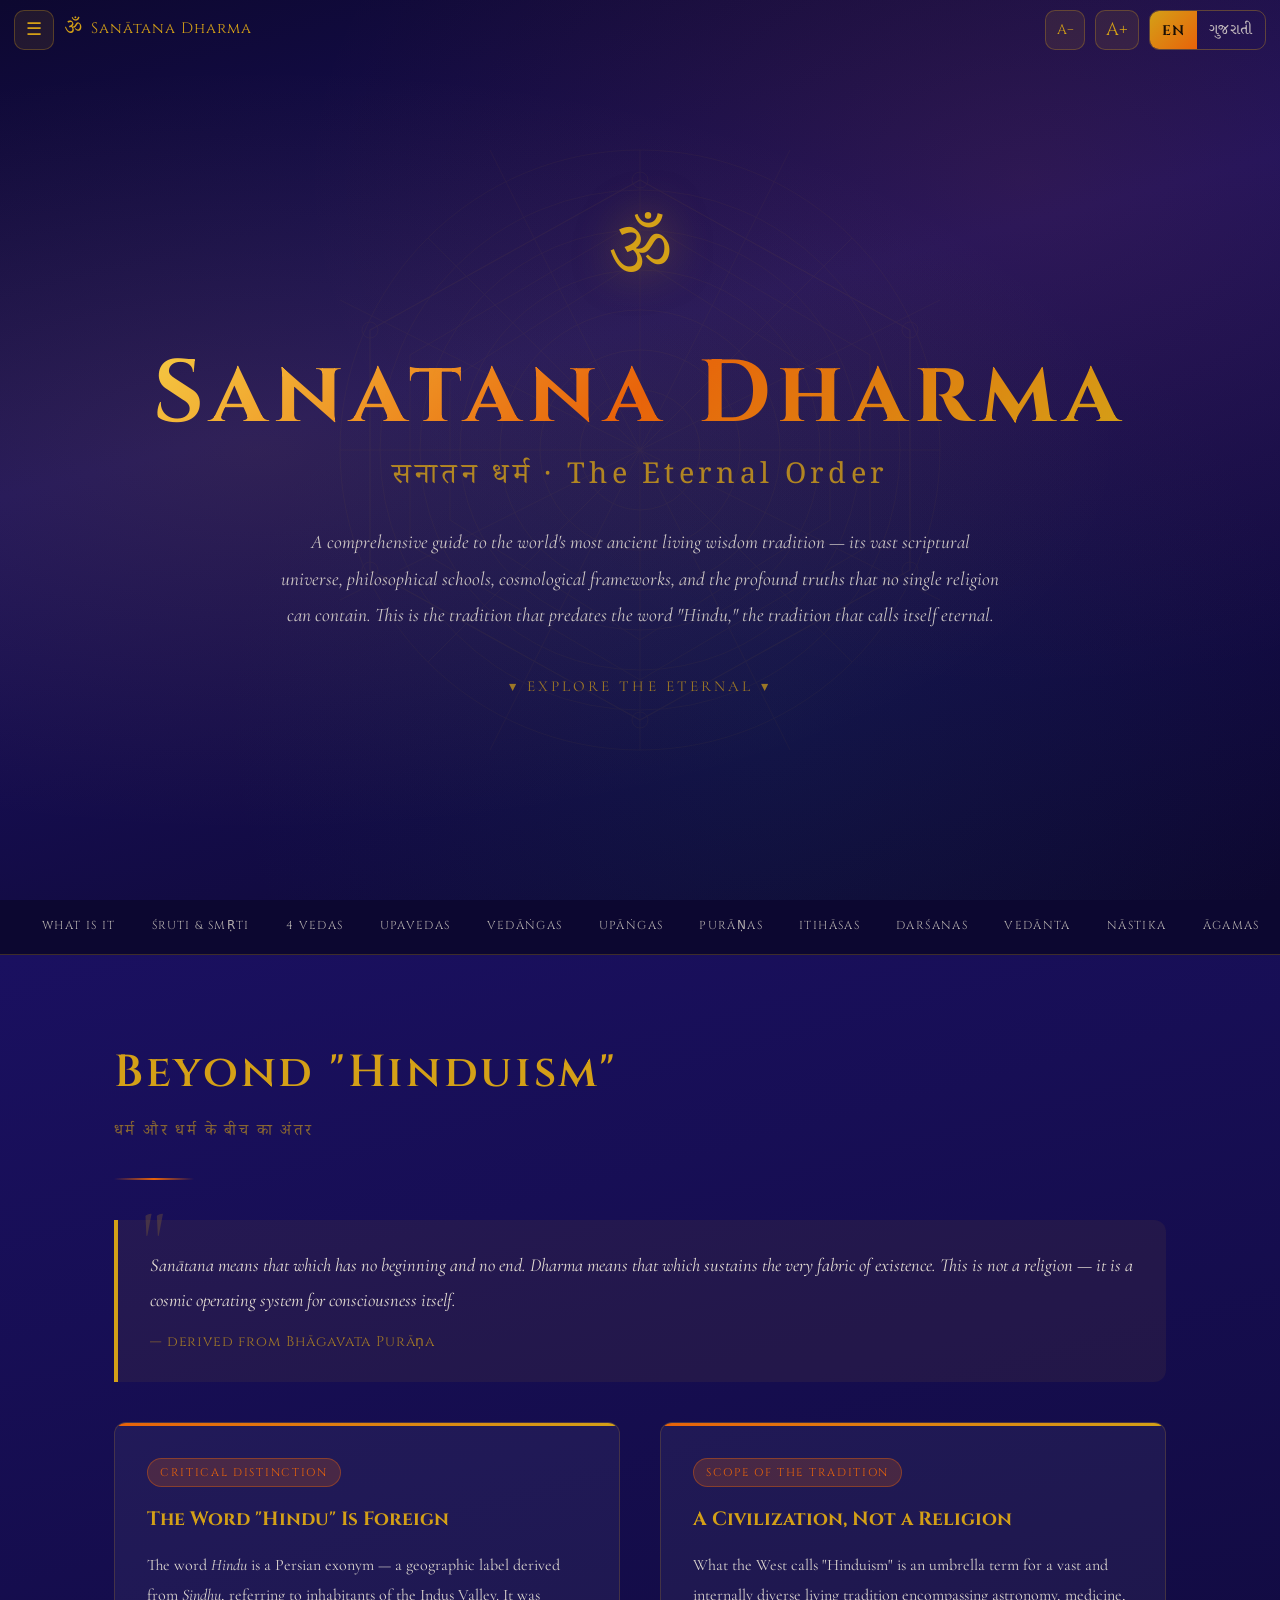
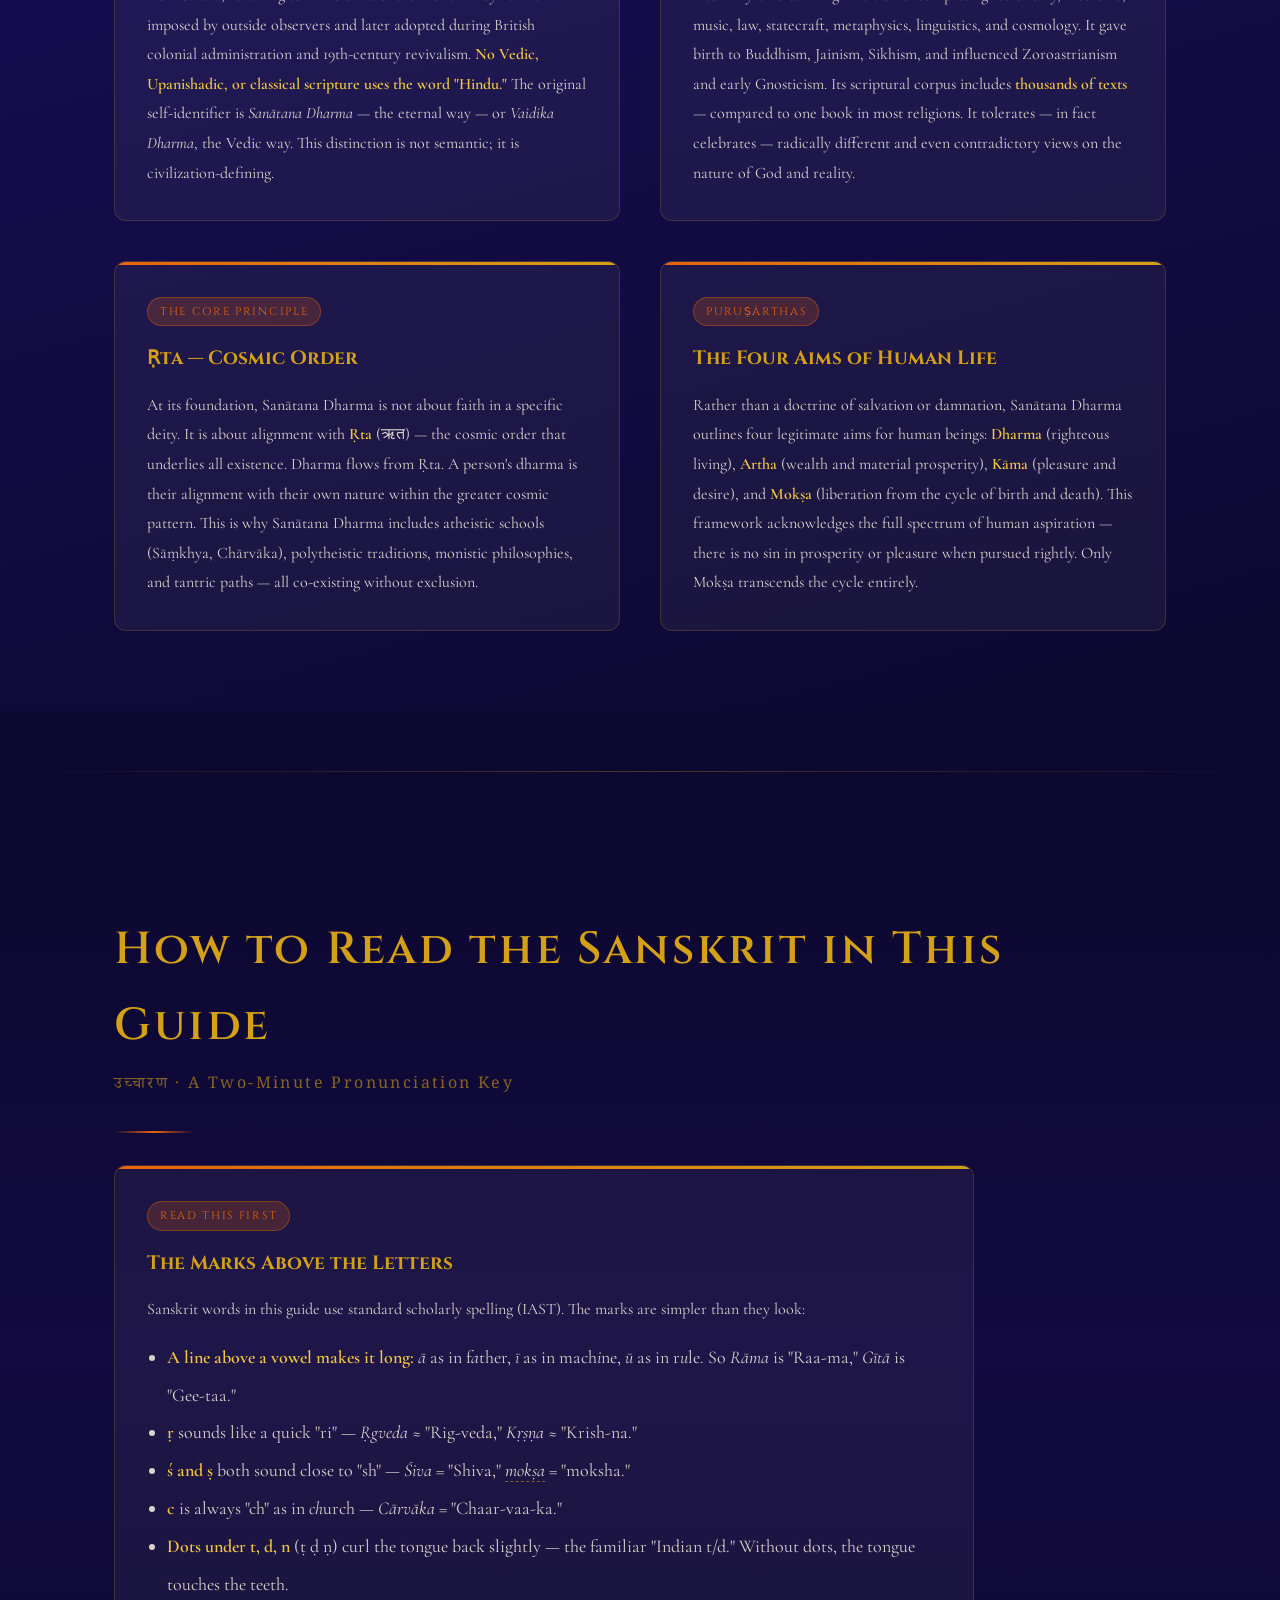
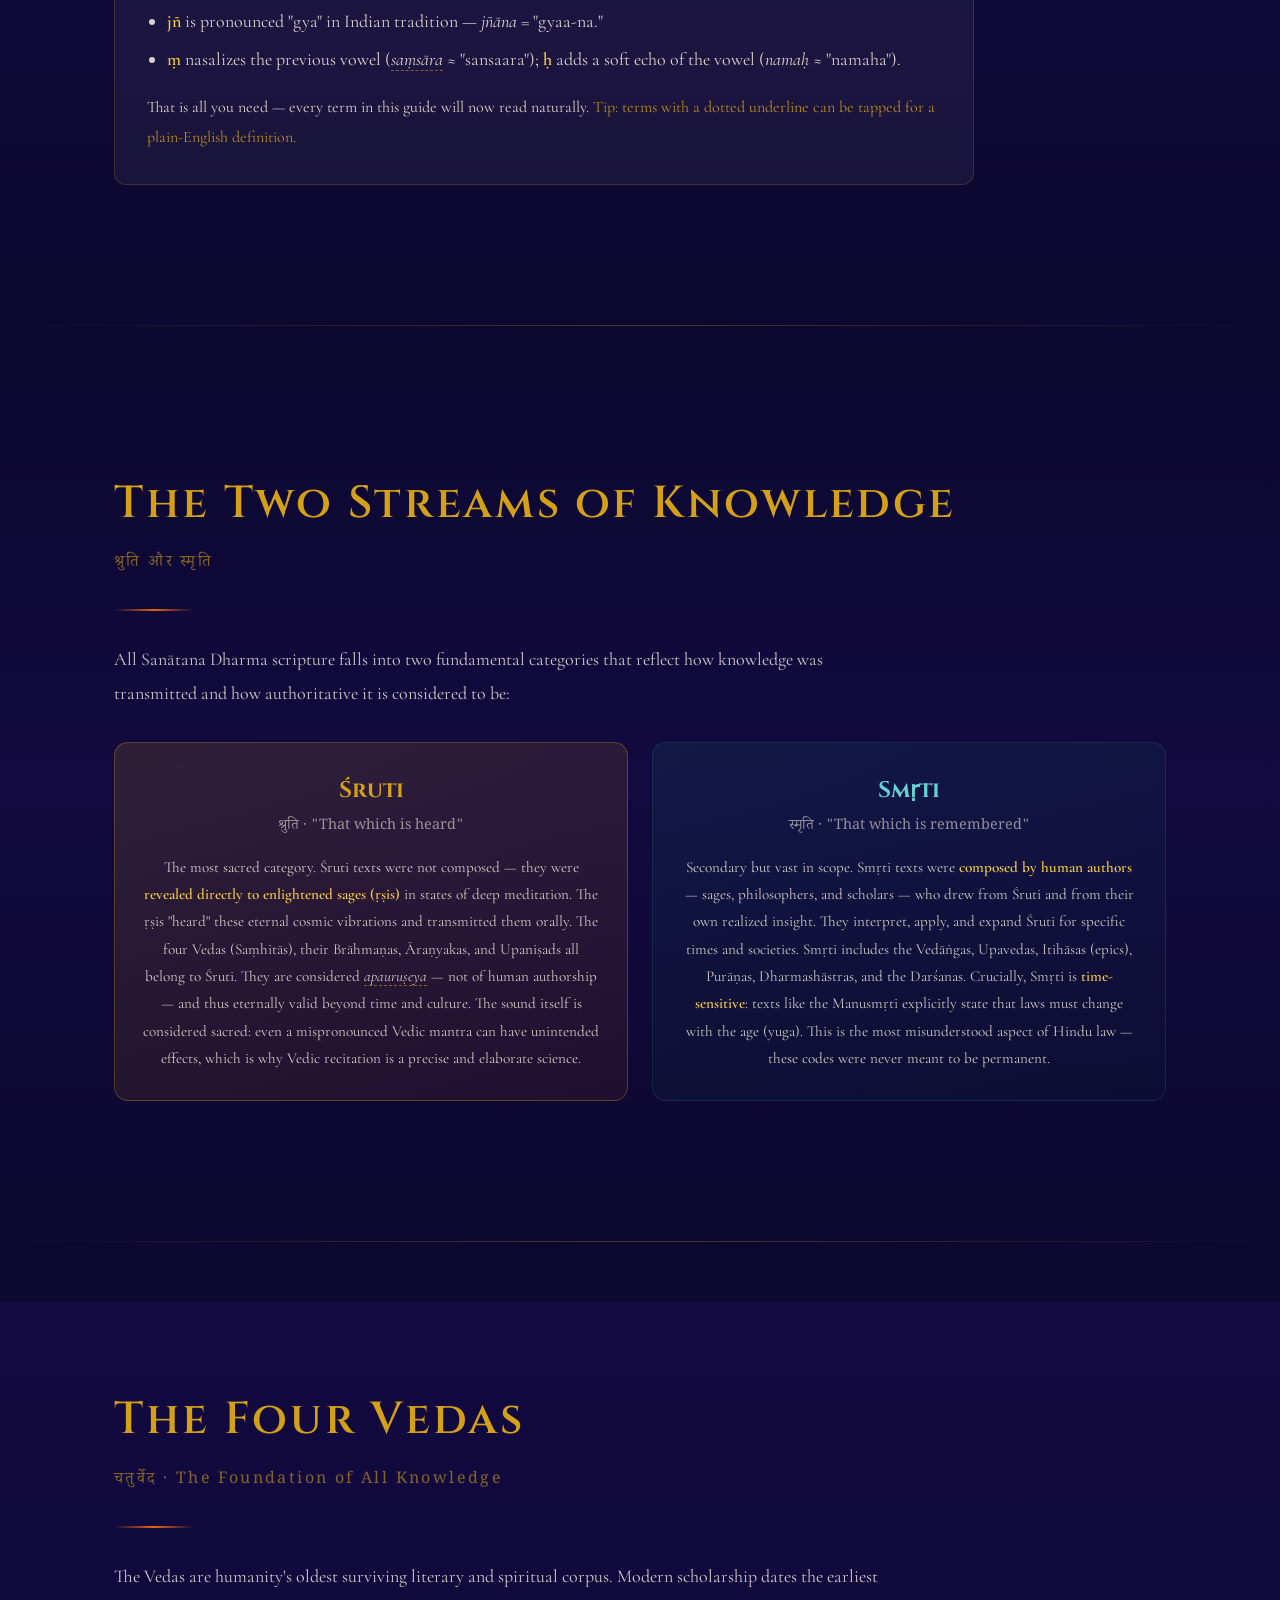
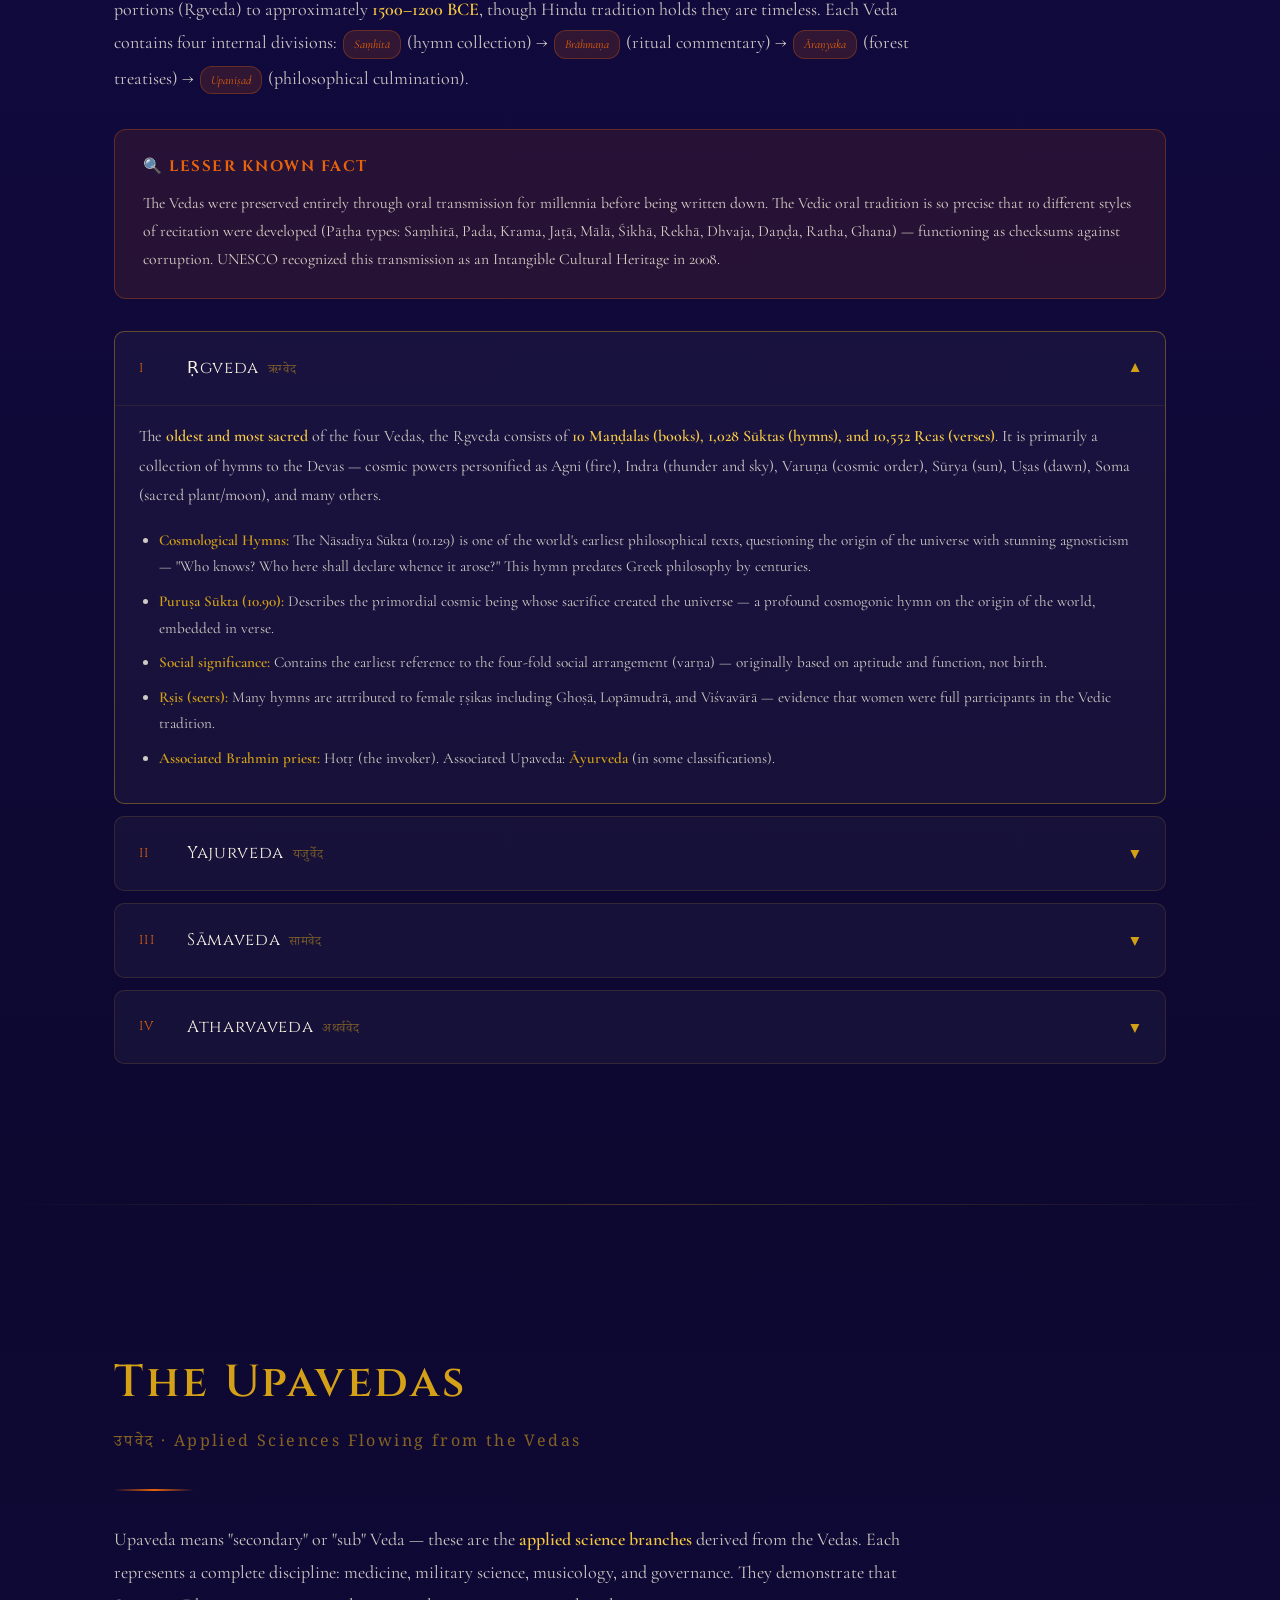
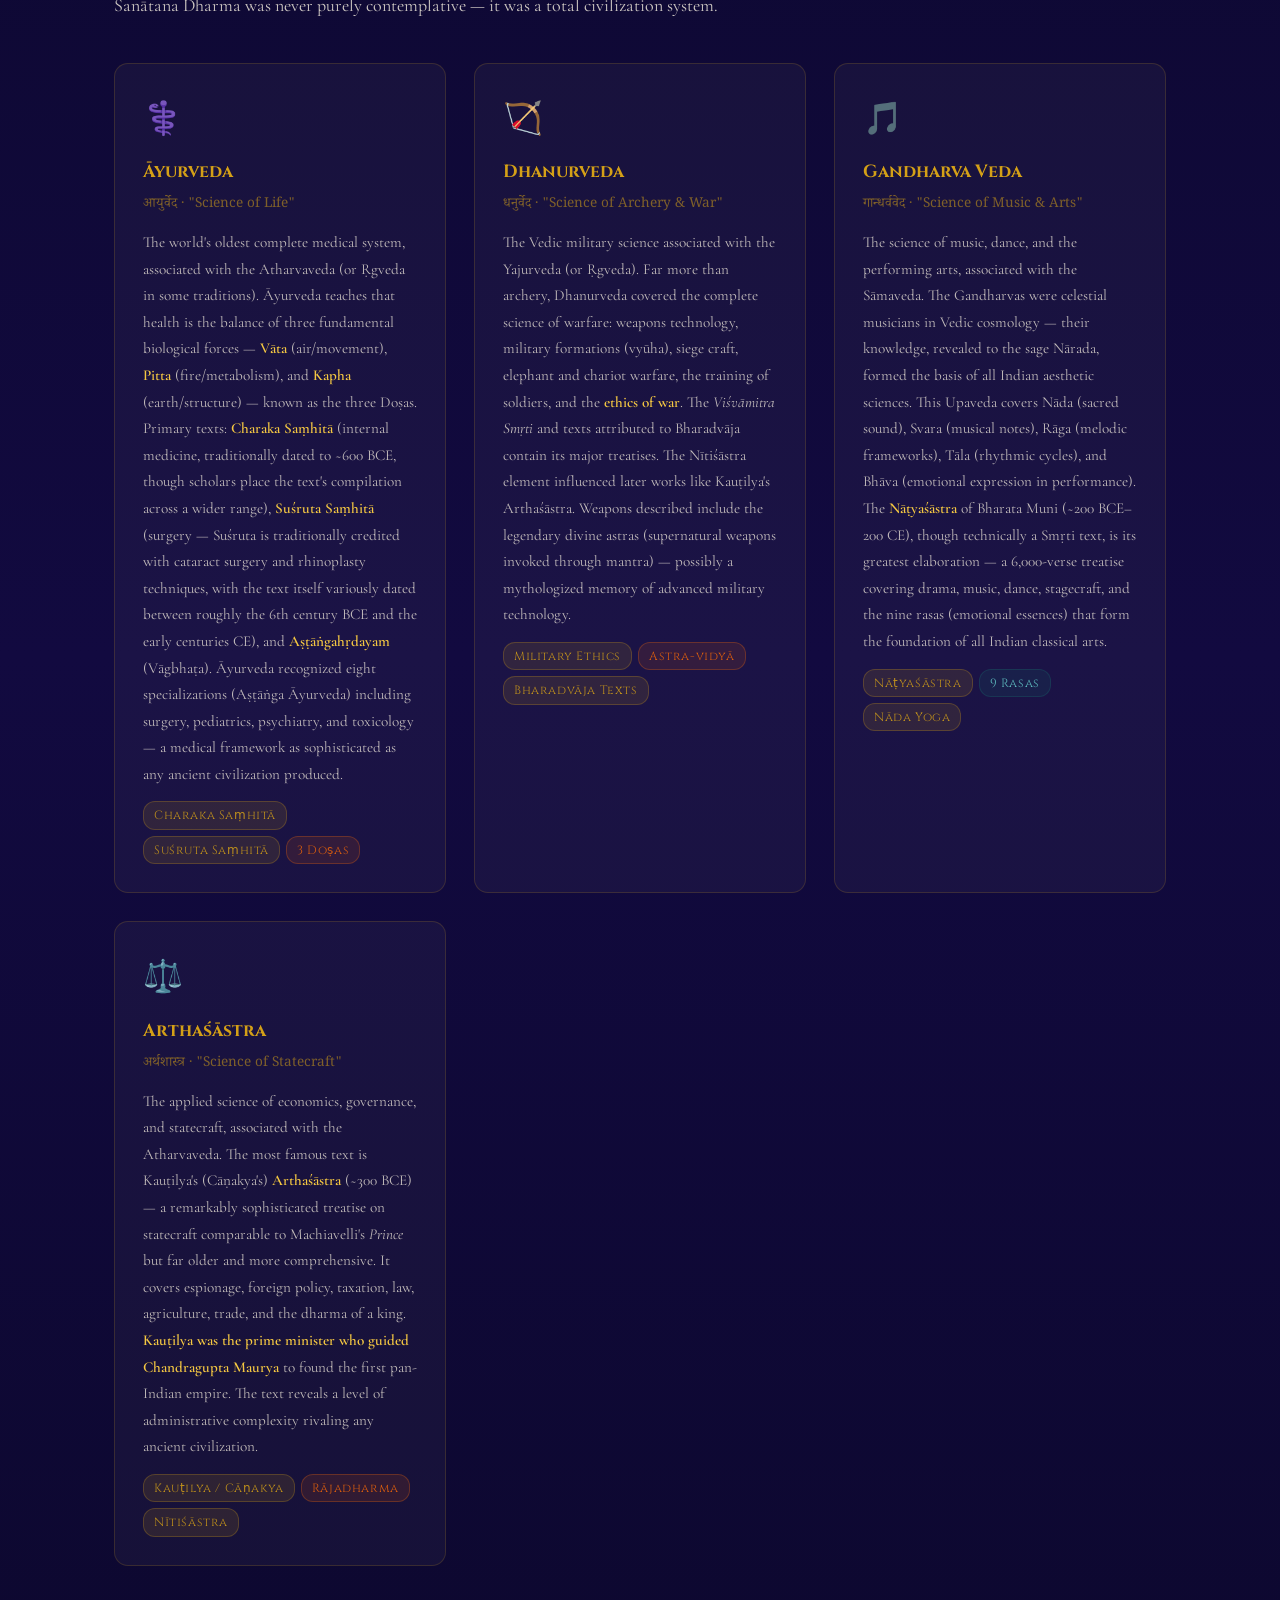
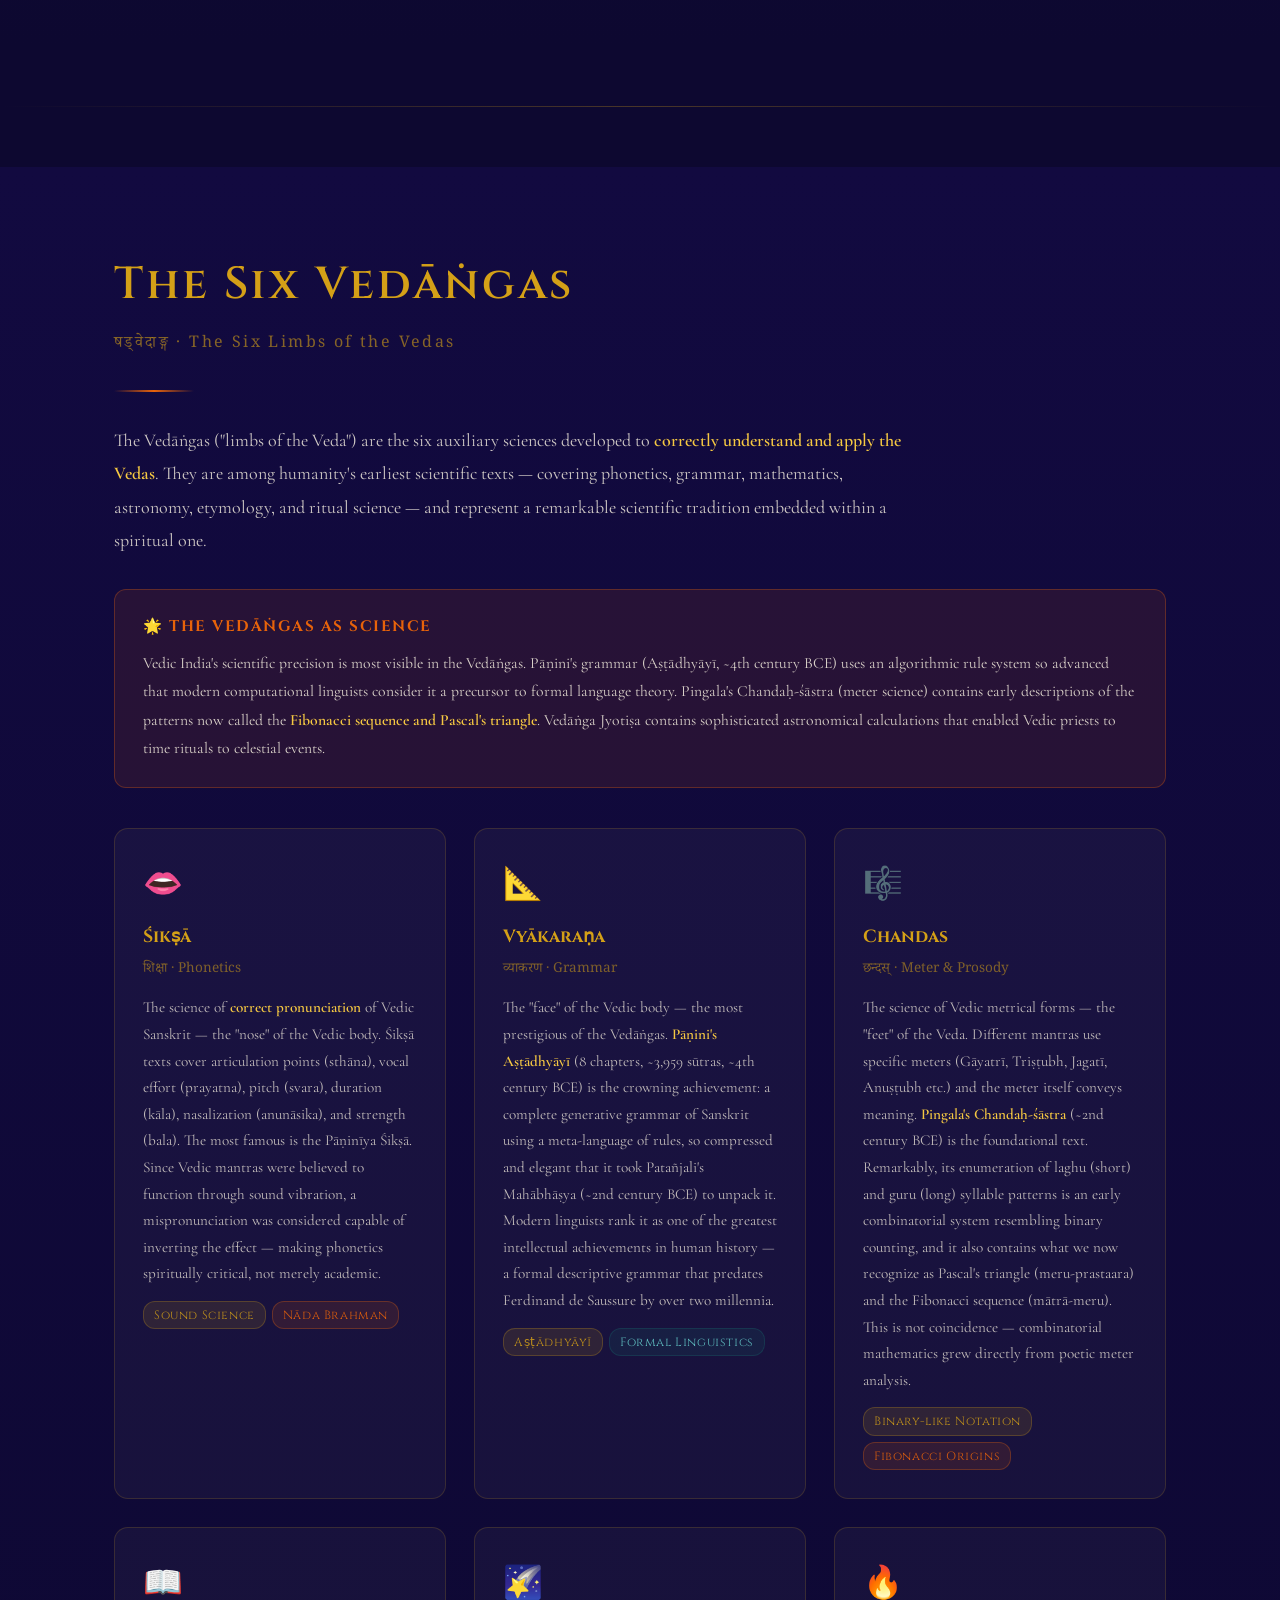
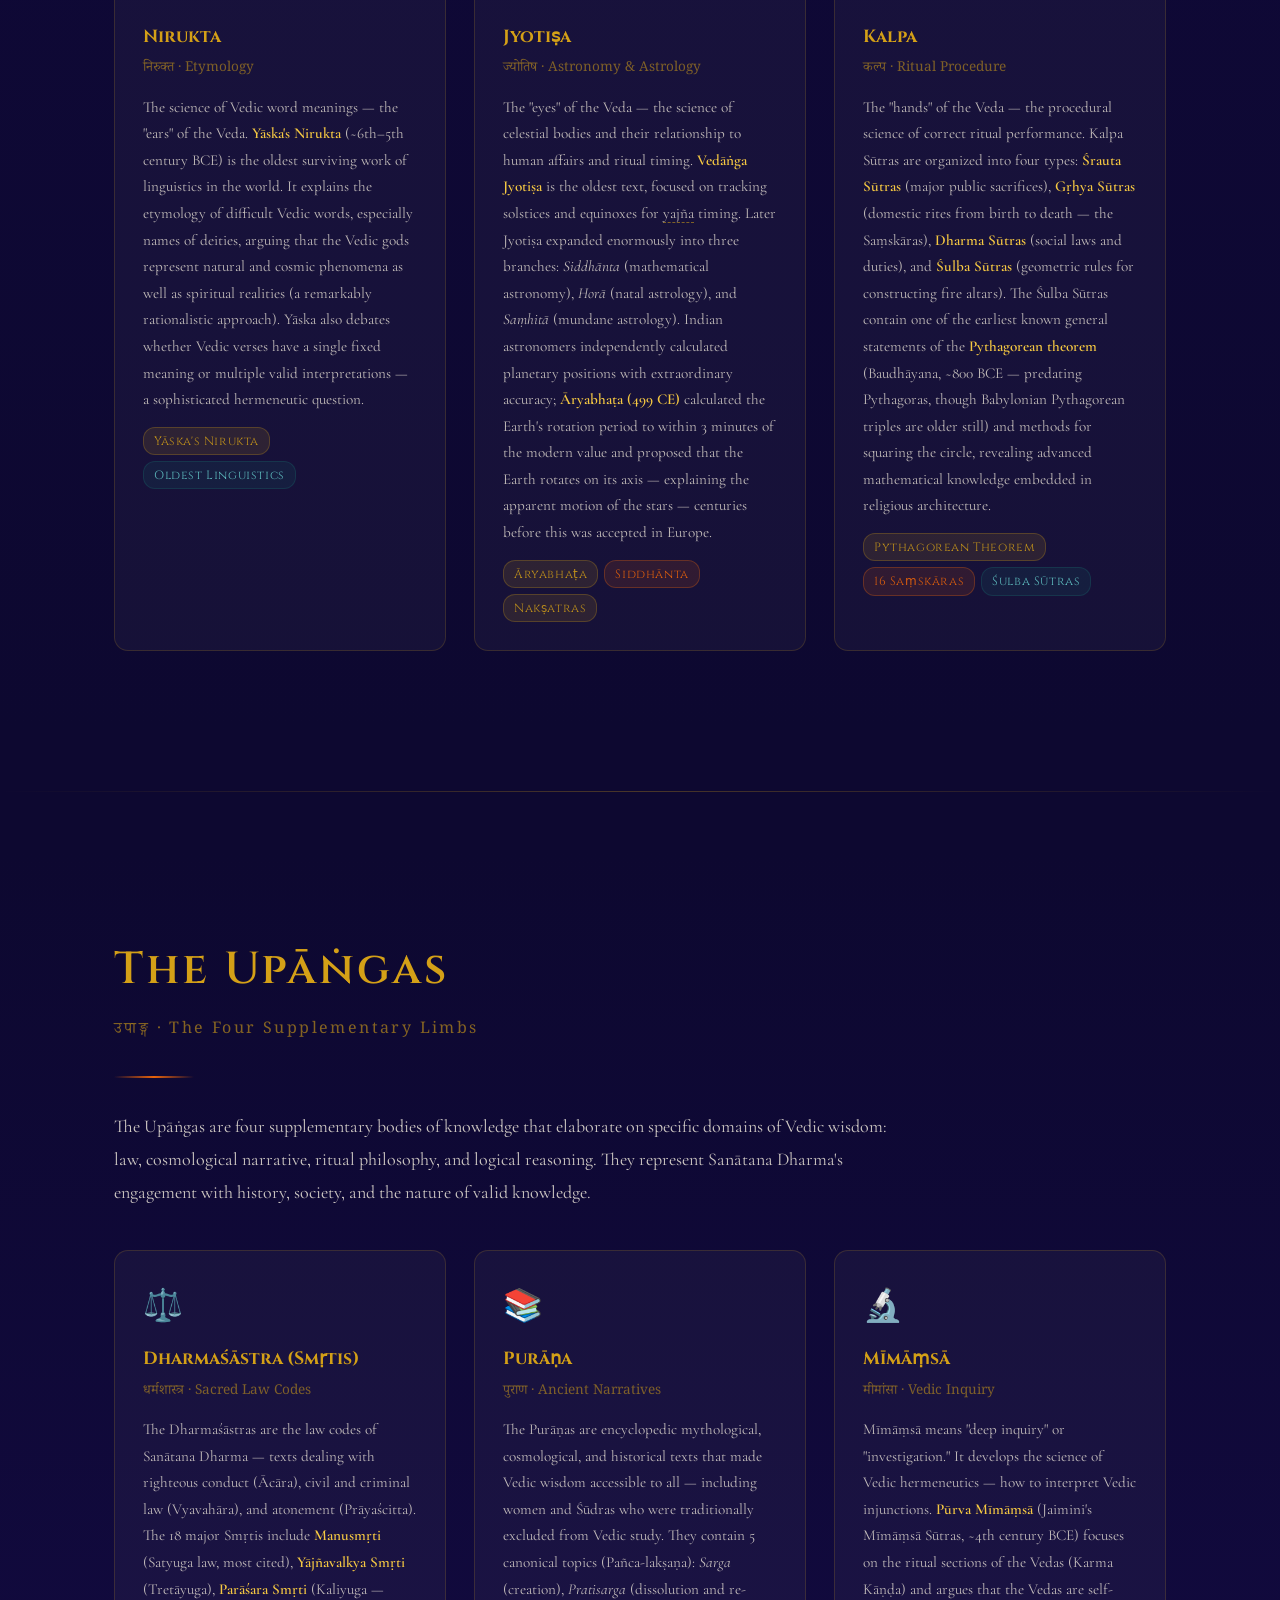
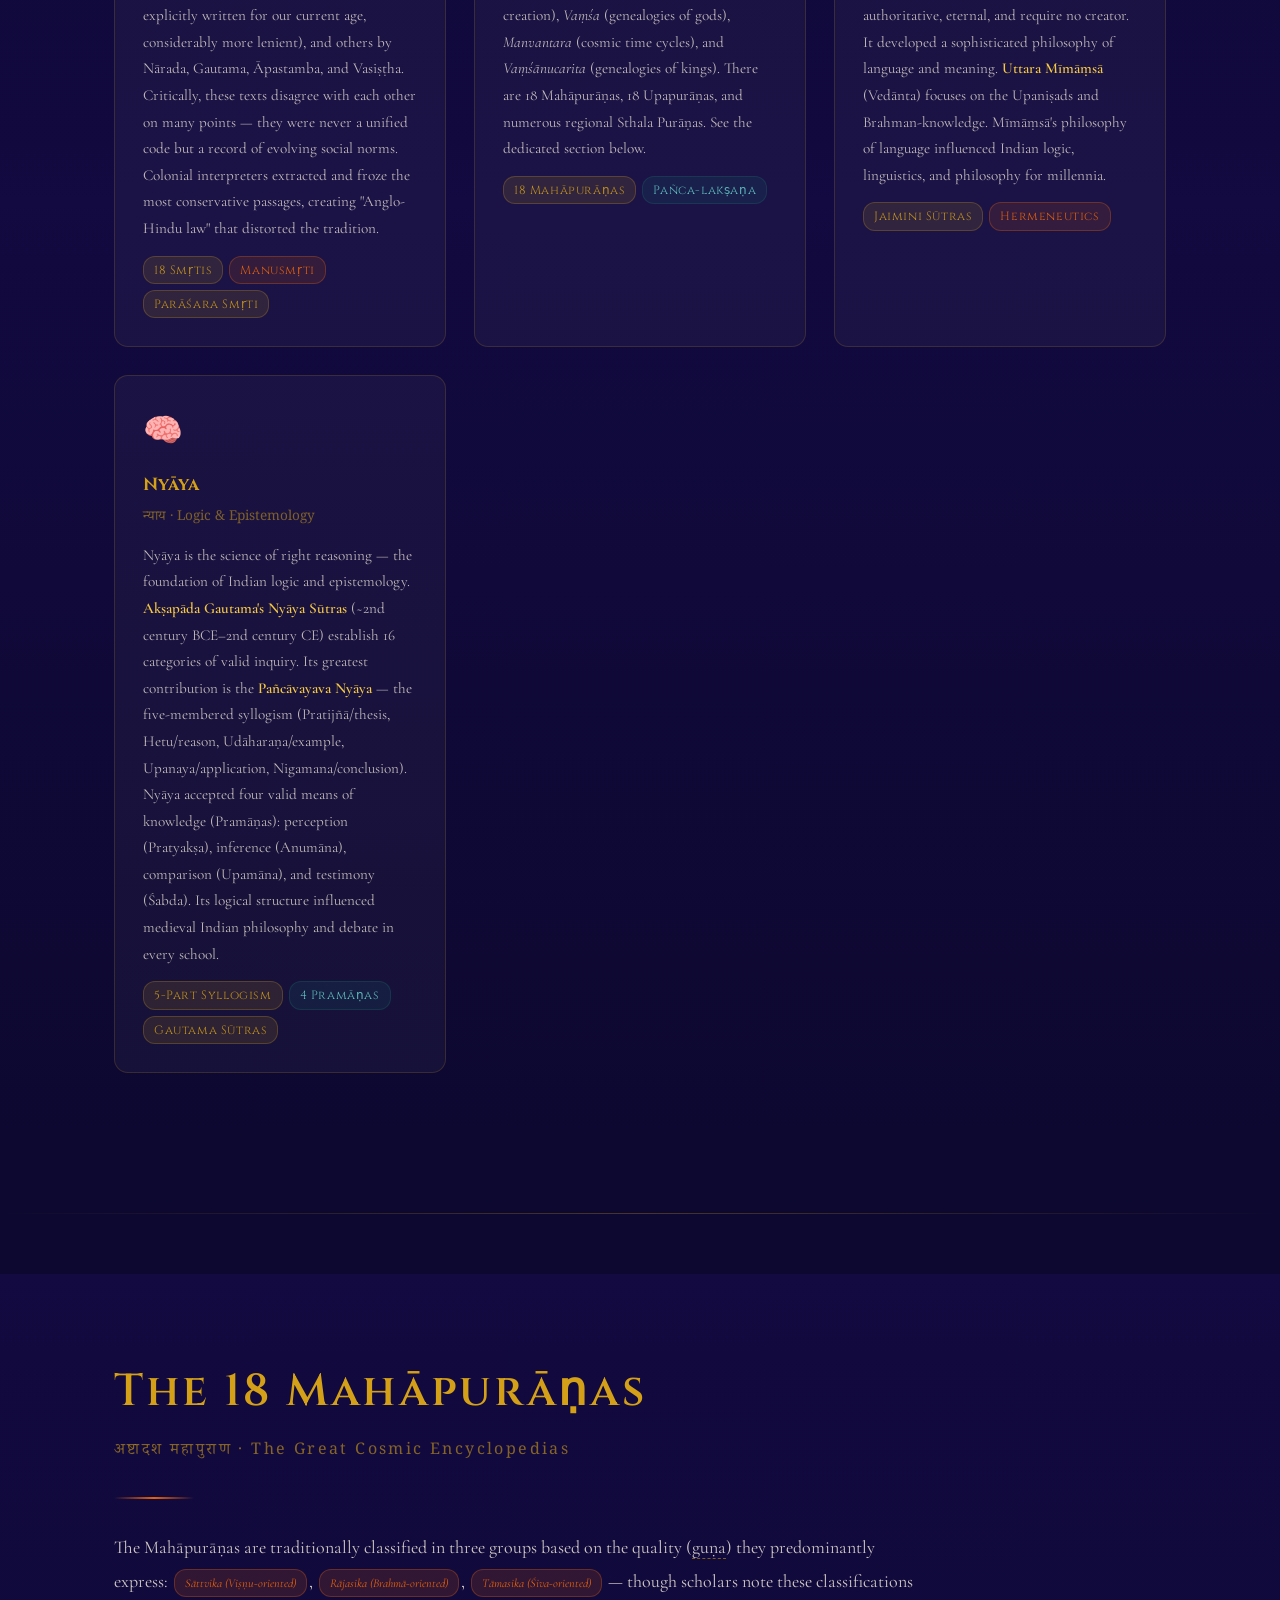
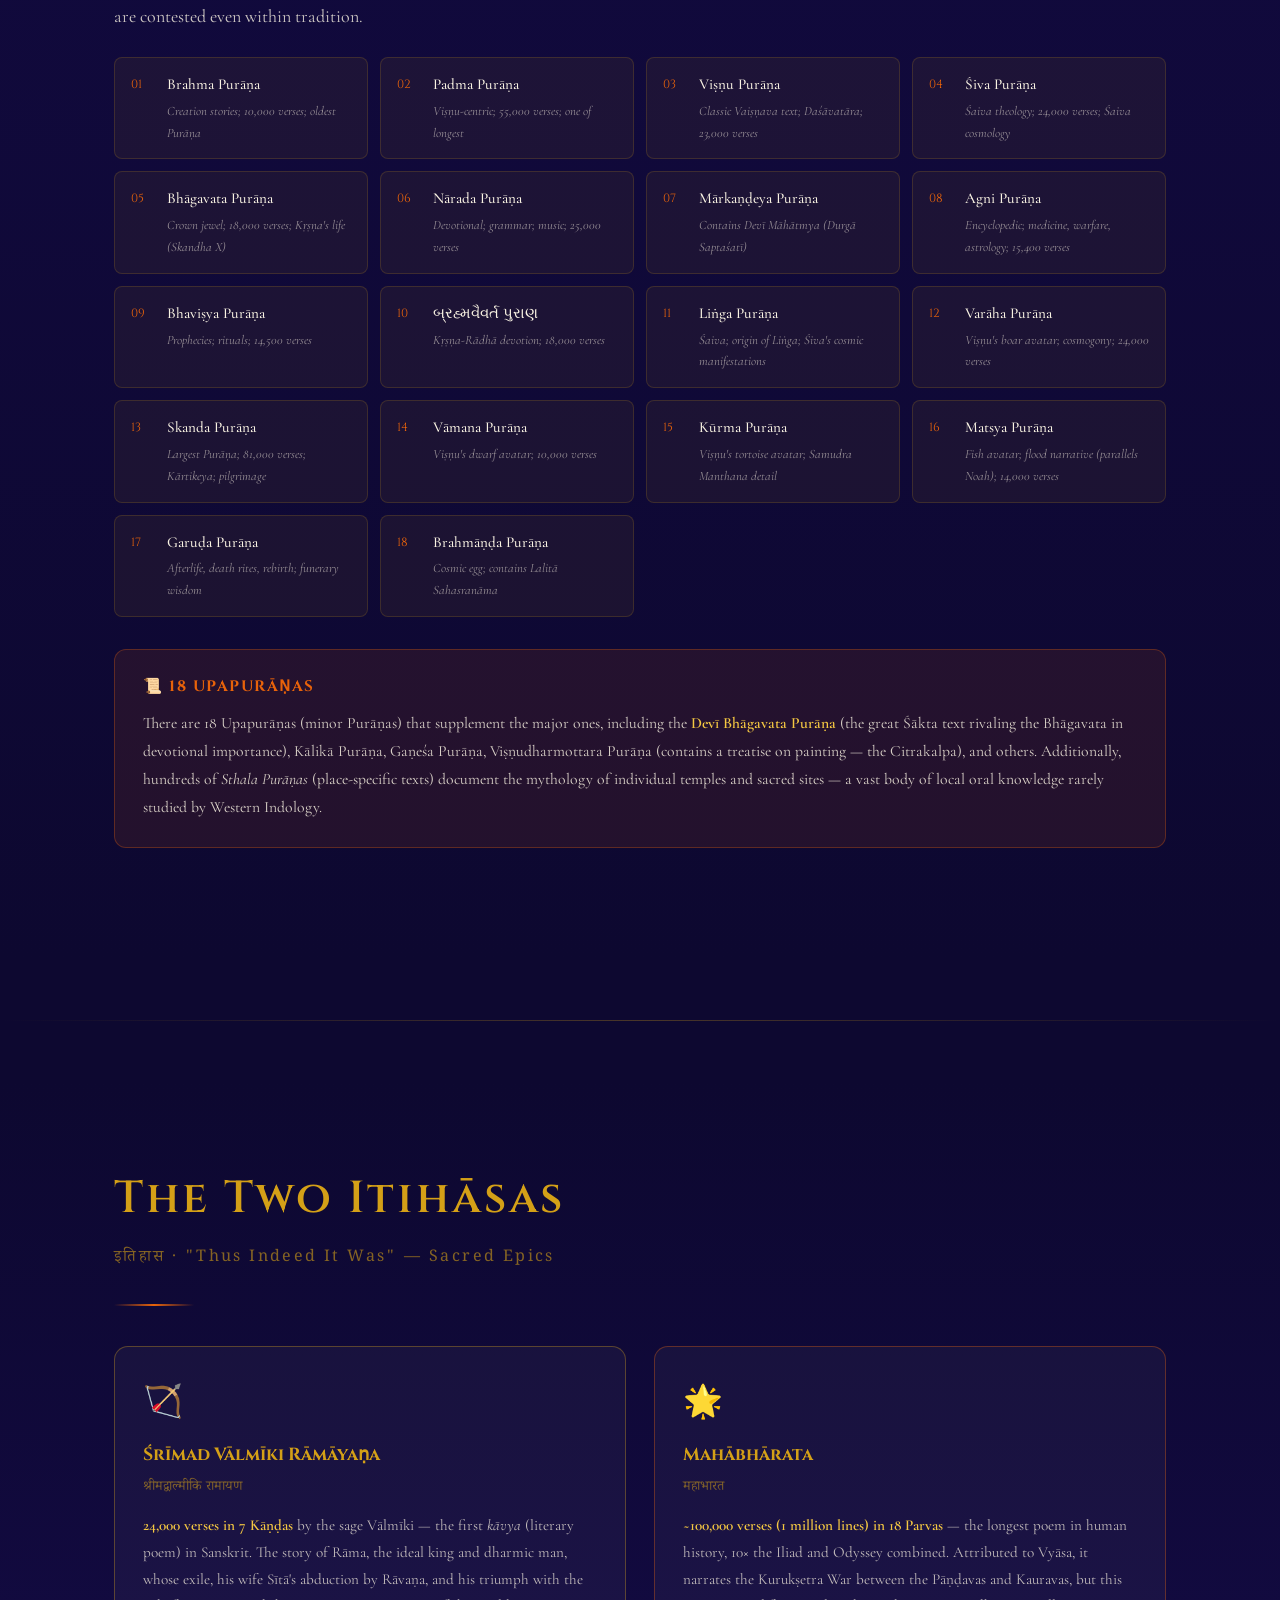
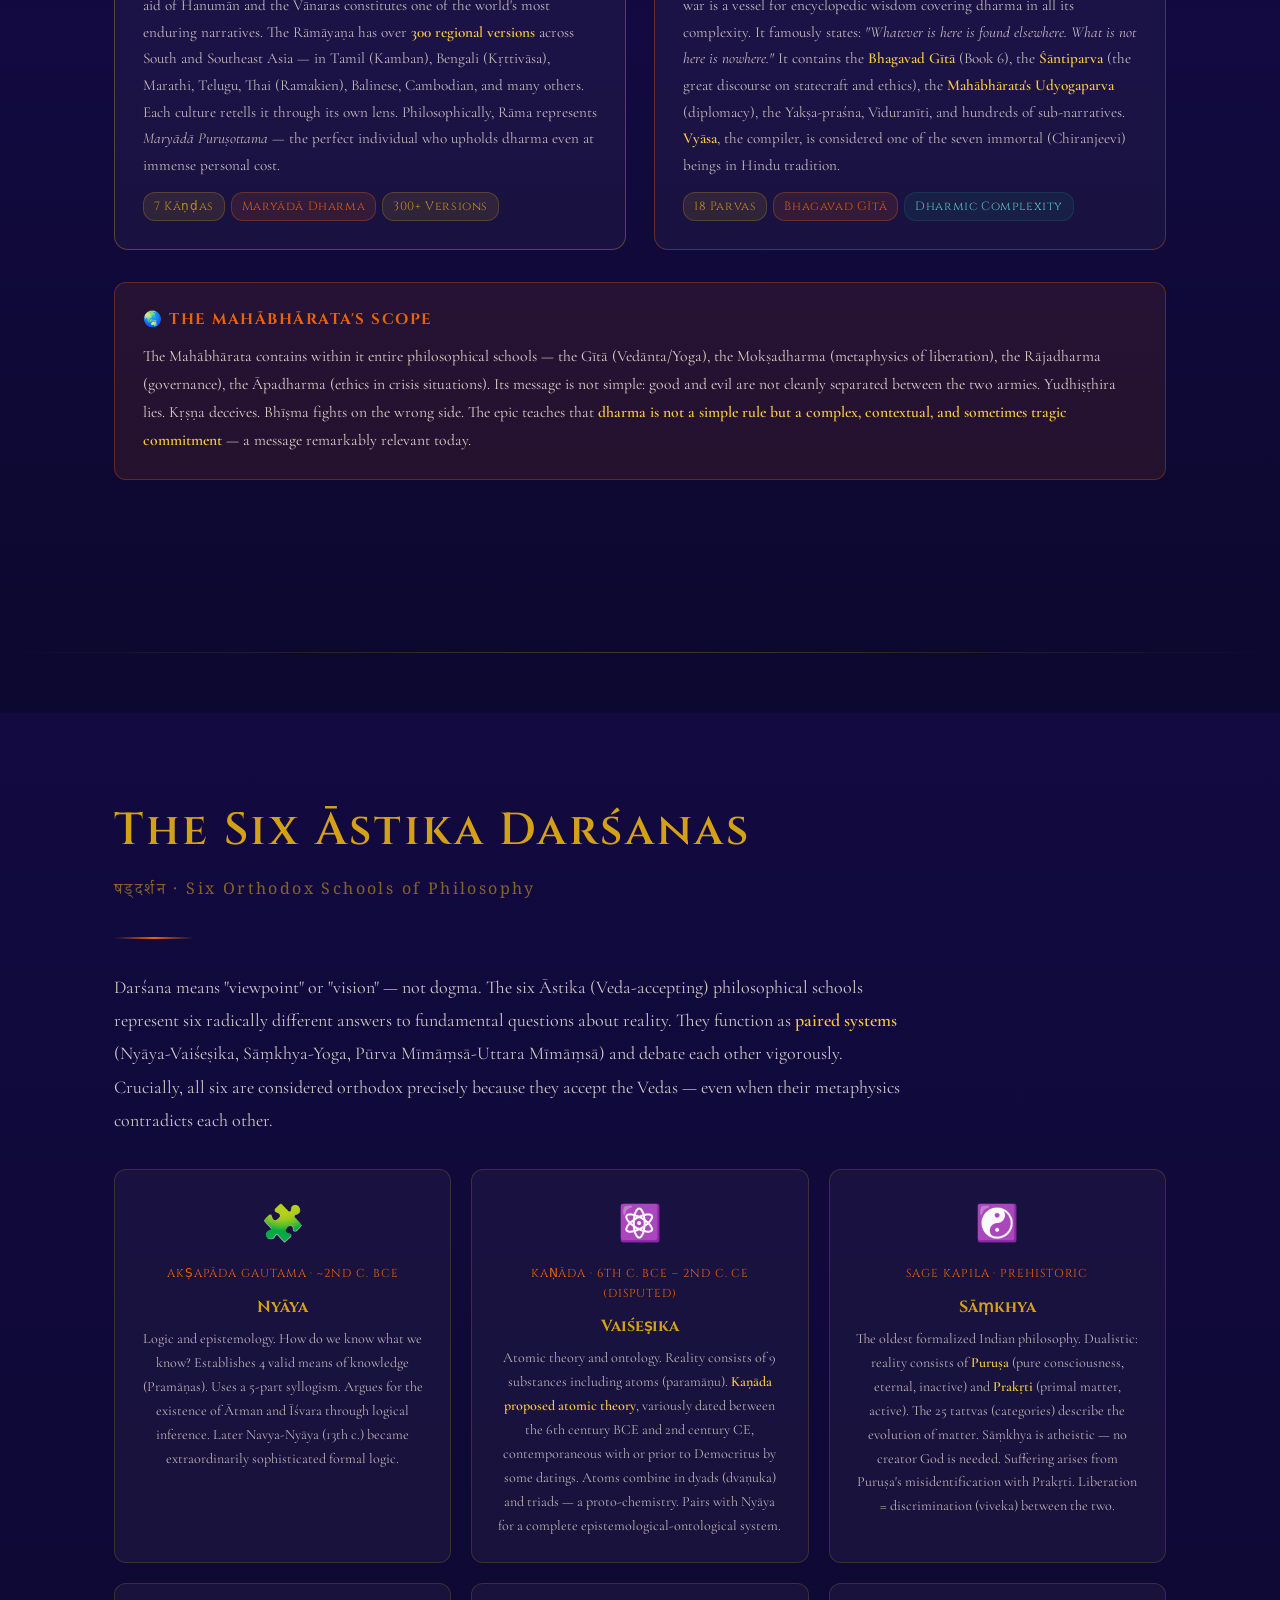
==== index.html @ 666b6f75 "Bilingual Sanatan Dharma guide PWA (English + Gujarati) - Single-page PWA with EN/ગુજરાતી toggle, of" ====
<!DOCTYPE html>
<html lang="en" data-lang="en">
<head>
<meta charset="UTF-8">
<meta name="viewport" content="width=device-width, initial-scale=1.0, viewport-fit=cover">
<title>Sanatana Dharma — The Eternal Order</title>
<meta name="description" content="A bilingual (English · ગુજરાતી) guide to Sanātana Dharma — its scriptures, philosophies, practices and living tradition.">
<meta name="theme-color" content="#0D0830">
<link rel="manifest" href="manifest.webmanifest">
<link rel="icon" href="icons/icon-192.png" type="image/png">
<link rel="apple-touch-icon" href="icons/icon-192.png">
<meta name="apple-mobile-web-app-capable" content="yes">
<meta name="apple-mobile-web-app-status-bar-style" content="black-translucent">
<link rel="preconnect" href="https://fonts.googleapis.com">
<link rel="preconnect" href="https://fonts.gstatic.com" crossorigin>
<link href="https://fonts.googleapis.com/css2?family=Cormorant+Garamond:ital,wght@0,300;0,400;0,500;0,600;0,700;1,300;1,400;1,600&family=Cinzel:wght@400;600;700&family=Noto+Serif+Devanagari:wght@300;400;600&family=Noto+Serif+Gujarati:wght@300;400;600;700&display=swap" rel="stylesheet">
<style>
  :root {
    --saffron: #E8630A;
    --deep-saffron: #C4520A;
    --gold: #D4A017;
    --gold-light: #F5C842;
    --cream: #F9F3E3;
    --parchment: #EDE0C4;
    --dark-brown: #2C1A0E;
    --mid-brown: #5C3D1E;
    --indigo: #1A1060;
    --deep-indigo: #0D0830;
    --teal: #1A6B6B;
    --deep-teal: #0D4545;
    --rose: #8B2252;
    --lotus: #D4517A;
    --forest: #2D5016;
    --text-body: #3A2010;
    --text-light: #6B4423;
    --bg-section: rgba(249,243,227,0.6);
    --shadow: 0 4px 24px rgba(44,26,14,0.18);
  }

  * { box-sizing: border-box; margin: 0; padding: 0; }

  html { scroll-behavior: smooth; }

  body {
    background: var(--deep-indigo);
    color: var(--cream);
    font-family: 'Cormorant Garamond', Georgia, serif;
    font-size: 18px;
    line-height: 1.7;
    overflow-x: hidden;
  }

  /* ── HERO ── */
  .hero {
    min-height: 100vh;
    background:
      radial-gradient(ellipse at 20% 50%, rgba(212,160,23,0.12) 0%, transparent 60%),
      radial-gradient(ellipse at 80% 20%, rgba(232,99,10,0.1) 0%, transparent 50%),
      radial-gradient(ellipse at 60% 80%, rgba(26,107,107,0.1) 0%, transparent 50%),
      linear-gradient(165deg, #0D0830 0%, #1A1060 40%, #0D0830 100%);
    display: flex;
    flex-direction: column;
    align-items: center;
    justify-content: center;
    text-align: center;
    padding: 60px 24px;
    position: relative;
    overflow: hidden;
  }

  .mandala-bg {
    position: absolute;
    top: 50%;
    left: 50%;
    transform: translate(-50%, -50%);
    width: 700px;
    height: 700px;
    opacity: 0.06;
    animation: slowSpin 80s linear infinite;
  }

  @keyframes slowSpin { from{transform:translate(-50%,-50%) rotate(0deg)} to{transform:translate(-50%,-50%) rotate(360deg)} }

  .om-symbol {
    font-size: 72px;
    color: var(--gold);
    text-shadow: 0 0 40px rgba(212,160,23,0.5);
    margin-bottom: 24px;
    animation: glow 4s ease-in-out infinite;
    font-family: 'Noto Serif Devanagari', serif;
  }

  @keyframes glow {
    0%,100%{text-shadow:0 0 40px rgba(212,160,23,0.5)}
    50%{text-shadow:0 0 80px rgba(212,160,23,0.9),0 0 120px rgba(232,99,10,0.4)}
  }

  .hero h1 {
    font-family: 'Cinzel', serif;
    font-size: clamp(2.8rem, 7vw, 5.5rem);
    font-weight: 700;
    letter-spacing: 0.08em;
    line-height: 1.1;
    background: linear-gradient(135deg, var(--gold-light), var(--saffron), var(--gold));
    -webkit-background-clip: text;
    -webkit-text-fill-color: transparent;
    background-clip: text;
    margin-bottom: 12px;
  }

  .hero-sub {
    font-family: 'Noto Serif Devanagari', serif;
    font-size: clamp(1.2rem, 3vw, 1.8rem);
    color: rgba(212,160,23,0.8);
    letter-spacing: 0.15em;
    margin-bottom: 20px;
  }

  .hero-desc {
    max-width: 720px;
    font-size: clamp(1rem, 2vw, 1.2rem);
    color: rgba(249,243,227,0.8);
    font-style: italic;
    line-height: 1.9;
    margin-bottom: 40px;
  }

  .scroll-hint {
    color: var(--gold);
    font-size: 0.95rem;
    letter-spacing: 0.2em;
    text-transform: uppercase;
    opacity: 0.7;
    animation: bounce 2s ease-in-out infinite;
  }

  @keyframes bounce { 0%,100%{transform:translateY(0)} 50%{transform:translateY(8px)} }

  /* ── NAV ── */
  nav {
    position: sticky;
    top: 0;
    z-index: 100;
    background: rgba(13,8,48,0.96);
    backdrop-filter: blur(12px);
    border-bottom: 1px solid rgba(212,160,23,0.25);
    padding: 0 24px;
    display: flex;
    gap: 0;
    overflow-x: auto;
    scrollbar-width: none;
  }

  nav::-webkit-scrollbar { display: none; }

  nav a {
    color: rgba(249,243,227,0.7);
    text-decoration: none;
    font-family: 'Cinzel', serif;
    font-size: 0.72rem;
    letter-spacing: 0.12em;
    text-transform: uppercase;
    padding: 16px 18px;
    white-space: nowrap;
    border-bottom: 2px solid transparent;
    transition: all 0.3s ease;
  }

  nav a:hover {
    color: var(--gold);
    border-bottom-color: var(--gold);
  }

  /* ── SECTIONS ── */
  .section {
    padding: 80px 24px;
    max-width: 1100px;
    margin: 0 auto;
  }

  .section-title {
    font-family: 'Cinzel', serif;
    font-size: clamp(1.8rem, 4vw, 2.8rem);
    font-weight: 600;
    color: var(--gold);
    margin-bottom: 8px;
    letter-spacing: 0.06em;
  }

  .section-title-deva {
    font-family: 'Noto Serif Devanagari', serif;
    font-size: 1rem;
    color: rgba(212,160,23,0.6);
    letter-spacing: 0.15em;
    margin-bottom: 32px;
    display: block;
  }

  .divider {
    width: 80px;
    height: 2px;
    background: linear-gradient(90deg, transparent, var(--saffron), transparent);
    margin: 16px 0 32px;
  }

  .full-divider {
    width: 100%;
    height: 1px;
    background: linear-gradient(90deg, transparent, rgba(212,160,23,0.3), transparent);
    margin: 60px 0;
  }

  /* ── INTRO SECTION ── */
  .intro-section {
    background: linear-gradient(165deg, #1A1060 0%, #0D0830 100%);
    padding: 80px 24px;
  }

  .intro-grid {
    max-width: 1100px;
    margin: 0 auto;
    display: grid;
    grid-template-columns: 1fr 1fr;
    gap: 40px;
    align-items: start;
  }

  @media(max-width:768px){.intro-grid{grid-template-columns:1fr}}

  .intro-card {
    background: rgba(249,243,227,0.05);
    border: 1px solid rgba(212,160,23,0.2);
    border-radius: 12px;
    padding: 32px;
    position: relative;
    overflow: hidden;
  }

  .intro-card::before {
    content: '';
    position: absolute;
    top: 0; left: 0; right: 0;
    height: 3px;
    background: linear-gradient(90deg, var(--saffron), var(--gold));
  }

  .intro-card h3 {
    font-family: 'Cinzel', serif;
    font-size: 1.2rem;
    color: var(--gold);
    margin-bottom: 16px;
  }

  .intro-card p {
    color: rgba(249,243,227,0.85);
    font-size: 1rem;
    line-height: 1.85;
  }

  .badge {
    display: inline-block;
    background: rgba(232,99,10,0.2);
    border: 1px solid rgba(232,99,10,0.4);
    color: var(--saffron);
    font-family: 'Cinzel', serif;
    font-size: 0.7rem;
    letter-spacing: 0.15em;
    text-transform: uppercase;
    padding: 4px 12px;
    border-radius: 20px;
    margin-bottom: 16px;
  }

  /* ── SCRIPTURE TREE ── */
  .tree-section {
    background: linear-gradient(180deg, #0D0830 0%, #120A40 50%, #0D0830 100%);
    padding: 80px 24px;
  }

  .tree-container {
    max-width: 1100px;
    margin: 0 auto;
  }

  /* ── CATEGORY CARDS ── */
  .category-grid {
    display: grid;
    grid-template-columns: repeat(auto-fit, minmax(300px, 1fr));
    gap: 28px;
    margin-top: 40px;
  }

  .cat-card {
    background: rgba(249,243,227,0.04);
    border: 1px solid rgba(212,160,23,0.18);
    border-radius: 14px;
    padding: 28px;
    transition: all 0.35s ease;
    cursor: pointer;
    position: relative;
    overflow: hidden;
  }

  .cat-card::after {
    content: '';
    position: absolute;
    bottom: 0; left: 0; right: 0;
    height: 0;
    background: linear-gradient(180deg, transparent, rgba(212,160,23,0.05));
    transition: height 0.35s ease;
  }

  .cat-card:hover {
    transform: translateY(-4px);
    border-color: rgba(212,160,23,0.45);
    box-shadow: 0 12px 40px rgba(212,160,23,0.12);
  }

  .cat-card:hover::after { height: 100%; }

  .cat-icon {
    font-size: 2rem;
    margin-bottom: 12px;
  }

  .cat-card h4 {
    font-family: 'Cinzel', serif;
    font-size: 1.1rem;
    color: var(--gold);
    margin-bottom: 6px;
  }

  .cat-card .deva {
    font-family: 'Noto Serif Devanagari', serif;
    font-size: 0.85rem;
    color: rgba(212,160,23,0.55);
    margin-bottom: 12px;
    display: block;
  }

  .cat-card p {
    font-size: 0.95rem;
    color: rgba(249,243,227,0.75);
    line-height: 1.75;
  }

  .tag-list {
    display: flex;
    flex-wrap: wrap;
    gap: 6px;
    margin-top: 14px;
  }

  .tag {
    background: rgba(212,160,23,0.12);
    border: 1px solid rgba(212,160,23,0.25);
    color: rgba(212,160,23,0.85);
    font-size: 0.75rem;
    padding: 3px 10px;
    border-radius: 12px;
    font-family: 'Cinzel', serif;
    letter-spacing: 0.05em;
  }

  .tag.saffron { background: rgba(232,99,10,0.12); border-color: rgba(232,99,10,0.3); color: rgba(232,99,10,0.9); }
  .tag.teal { background: rgba(26,107,107,0.15); border-color: rgba(26,107,107,0.3); color: rgba(100,200,200,0.9); }
  .tag.rose { background: rgba(139,34,82,0.15); border-color: rgba(212,81,122,0.3); color: rgba(212,81,122,0.9); }
  .tag.green { background: rgba(45,80,22,0.2); border-color: rgba(90,150,50,0.3); color: rgba(130,200,80,0.9); }

  /* ── ACCORDION ── */
  .accordion {
    margin-top: 32px;
    display: flex;
    flex-direction: column;
    gap: 12px;
  }

  .acc-item {
    background: rgba(249,243,227,0.04);
    border: 1px solid rgba(212,160,23,0.15);
    border-radius: 10px;
    overflow: hidden;
    transition: border-color 0.3s;
  }

  .acc-item.open { border-color: rgba(212,160,23,0.4); }

  .acc-header {
    padding: 20px 24px;
    cursor: pointer;
    display: flex;
    align-items: center;
    justify-content: space-between;
    gap: 16px;
    user-select: none;
  }

  .acc-title-wrap { display: flex; align-items: center; gap: 16px; }

  .acc-num {
    font-family: 'Cinzel', serif;
    font-size: 0.8rem;
    color: var(--saffron);
    letter-spacing: 0.1em;
    min-width: 32px;
  }

  .acc-title {
    font-family: 'Cinzel', serif;
    font-size: 1.05rem;
    color: var(--cream);
    letter-spacing: 0.04em;
  }

  .acc-deva {
    font-family: 'Noto Serif Devanagari', serif;
    font-size: 0.8rem;
    color: rgba(212,160,23,0.5);
    margin-left: 4px;
  }

  .acc-arrow {
    color: var(--gold);
    font-size: 1.2rem;
    transition: transform 0.3s ease;
    flex-shrink: 0;
  }

  .acc-item.open .acc-arrow { transform: rotate(180deg); }

  .acc-body {
    display: none;
    padding: 0 24px 24px;
    border-top: 1px solid rgba(212,160,23,0.1);
  }

  .acc-item.open .acc-body { display: block; }

  .acc-body p {
    color: rgba(249,243,227,0.82);
    font-size: 1rem;
    line-height: 1.85;
    margin-top: 16px;
  }

  .acc-body ul {
    margin: 16px 0 0 20px;
    color: rgba(249,243,227,0.82);
  }

  .acc-body ul li {
    margin-bottom: 8px;
    font-size: 0.95rem;
    line-height: 1.75;
  }

  .acc-body ul li strong {
    color: var(--gold);
    font-weight: 600;
  }

  /* ── PURANA TABLE ── */
  .purana-grid {
    display: grid;
    grid-template-columns: repeat(auto-fit, minmax(240px, 1fr));
    gap: 12px;
    margin-top: 16px;
  }

  .purana-item {
    background: rgba(212,160,23,0.07);
    border: 1px solid rgba(212,160,23,0.18);
    border-radius: 8px;
    padding: 14px 16px;
    display: flex;
    align-items: flex-start;
    gap: 12px;
  }

  .purana-num {
    font-family: 'Cinzel', serif;
    font-size: 0.75rem;
    color: var(--saffron);
    min-width: 24px;
    padding-top: 2px;
  }

  .purana-name {
    font-size: 0.95rem;
    color: var(--cream);
    font-weight: 500;
    display: block;
  }

  .purana-note {
    font-size: 0.8rem;
    color: rgba(249,243,227,0.55);
    font-style: italic;
    display: block;
    margin-top: 3px;
  }

  /* ── DARSHANA GRID ── */
  .darshana-grid {
    display: grid;
    grid-template-columns: repeat(3,1fr);
    gap: 20px;
    margin-top: 32px;
  }

  @media(max-width:768px){.darshana-grid{grid-template-columns:1fr}}

  .darshana-card {
    background: rgba(249,243,227,0.04);
    border: 1px solid rgba(212,160,23,0.2);
    border-radius: 12px;
    padding: 24px;
    text-align: center;
    transition: all 0.3s;
  }

  .darshana-card:hover {
    transform: translateY(-3px);
    border-color: rgba(212,160,23,0.5);
    background: rgba(249,243,227,0.07);
  }

  .darshana-card.nastika {
    border-color: rgba(26,107,107,0.3);
    background: rgba(13,69,69,0.15);
  }

  .darshana-card.nastika:hover {
    border-color: rgba(26,107,107,0.6);
  }

  .darshana-icon { font-size: 2.2rem; margin-bottom: 10px; }

  .darshana-card h4 {
    font-family: 'Cinzel', serif;
    font-size: 1rem;
    color: var(--gold);
    margin-bottom: 6px;
  }

  .darshana-card.nastika h4 { color: rgb(100,200,200); }

  .darshana-card p {
    font-size: 0.88rem;
    color: rgba(249,243,227,0.72);
    line-height: 1.7;
  }

  .darshana-card .founder {
    font-family: 'Cinzel', serif;
    font-size: 0.72rem;
    color: var(--saffron);
    letter-spacing: 0.08em;
    text-transform: uppercase;
    margin-bottom: 10px;
    display: block;
  }

  /* ── AGAMA SECTION ── */
  .agama-grid {
    display: grid;
    grid-template-columns: repeat(auto-fit, minmax(280px, 1fr));
    gap: 20px;
    margin-top: 32px;
  }

  .agama-card {
    border-radius: 12px;
    padding: 26px;
    position: relative;
    overflow: hidden;
    transition: transform 0.3s;
  }

  .agama-card:hover { transform: translateY(-3px); }

  .agama-card h4 {
    font-family: 'Cinzel', serif;
    font-size: 1.05rem;
    margin-bottom: 8px;
  }

  .agama-card p {
    font-size: 0.9rem;
    line-height: 1.75;
    opacity: 0.88;
  }

  .agama-card .deity { font-size: 1.8rem; margin-bottom: 10px; }

  .ag-shakta { background: linear-gradient(135deg, rgba(139,34,82,0.3), rgba(90,10,50,0.2)); border: 1px solid rgba(212,81,122,0.35); }
  .ag-shakta h4 { color: var(--lotus); }
  .ag-shaiva { background: linear-gradient(135deg, rgba(92,61,30,0.3), rgba(44,26,14,0.2)); border: 1px solid rgba(196,82,10,0.35); }
  .ag-shaiva h4 { color: var(--saffron); }
  .ag-vaishnava { background: linear-gradient(135deg, rgba(26,107,107,0.25), rgba(13,45,45,0.2)); border: 1px solid rgba(26,107,107,0.35); }
  .ag-vaishnava h4 { color: rgb(100,210,210); }
  .ag-ganapatya { background: linear-gradient(135deg, rgba(45,80,22,0.25), rgba(20,40,10,0.2)); border: 1px solid rgba(90,150,50,0.35); }
  .ag-ganapatya h4 { color: rgb(130,210,80); }
  .ag-kaumara { background: linear-gradient(135deg, rgba(26,16,96,0.3), rgba(13,8,48,0.2)); border: 1px solid rgba(100,80,220,0.35); }
  .ag-kaumara h4 { color: rgb(150,140,255); }
  .ag-saura { background: linear-gradient(135deg, rgba(200,140,10,0.2), rgba(100,70,0,0.15)); border: 1px solid rgba(212,160,23,0.35); }
  .ag-saura h4 { color: var(--gold); }

  /* ── CONCEPTS ── */
  .concept-grid {
    display: grid;
    grid-template-columns: repeat(auto-fit, minmax(220px, 1fr));
    gap: 16px;
    margin-top: 32px;
  }

  .concept-card {
    background: rgba(249,243,227,0.04);
    border: 1px solid rgba(212,160,23,0.15);
    border-radius: 10px;
    padding: 20px;
    text-align: center;
    transition: all 0.3s;
  }

  .concept-card:hover {
    background: rgba(249,243,227,0.07);
    border-color: rgba(212,160,23,0.4);
  }

  .concept-word {
    font-family: 'Noto Serif Devanagari', serif;
    font-size: 1.4rem;
    color: var(--gold);
    display: block;
    margin-bottom: 6px;
  }

  .concept-name {
    font-family: 'Cinzel', serif;
    font-size: 0.95rem;
    color: var(--saffron);
    display: block;
    margin-bottom: 8px;
  }

  .concept-card p {
    font-size: 0.88rem;
    color: rgba(249,243,227,0.75);
    line-height: 1.7;
  }

  /* ── VEDANTA TRIANGLE ── */
  .prasthana-grid {
    display: grid;
    grid-template-columns: repeat(3,1fr);
    gap: 20px;
    margin-top: 32px;
  }

  @media(max-width:600px){.prasthana-grid{grid-template-columns:1fr}}

  .prasthana-card {
    background: linear-gradient(160deg, rgba(26,16,96,0.4), rgba(13,8,48,0.3));
    border: 1px solid rgba(212,160,23,0.3);
    border-radius: 14px;
    padding: 28px 22px;
    text-align: center;
    position: relative;
    overflow: hidden;
  }

  .prasthana-card::before {
    content: '';
    position: absolute;
    top: -40px; right: -40px;
    width: 120px; height: 120px;
    border-radius: 50%;
    background: radial-gradient(circle, rgba(212,160,23,0.1), transparent 70%);
  }

  .prasthana-num {
    font-family: 'Cinzel', serif;
    font-size: 2rem;
    color: rgba(212,160,23,0.25);
    display: block;
    margin-bottom: 8px;
  }

  .prasthana-card h4 {
    font-family: 'Cinzel', serif;
    font-size: 1.1rem;
    color: var(--gold);
    margin-bottom: 6px;
  }

  .prasthana-card .sub {
    font-family: 'Noto Serif Devanagari', serif;
    font-size: 0.8rem;
    color: rgba(212,160,23,0.5);
    display: block;
    margin-bottom: 14px;
  }

  .prasthana-card p {
    font-size: 0.9rem;
    color: rgba(249,243,227,0.78);
    line-height: 1.75;
  }

  /* ── VEDANTA SCHOOLS ── */
  .vedanta-schools {
    display: grid;
    grid-template-columns: repeat(3,1fr);
    gap: 16px;
    margin-top: 24px;
  }

  @media(max-width:600px){.vedanta-schools{grid-template-columns:1fr}}

  .school-card {
    border-radius: 10px;
    padding: 20px;
    text-align: center;
  }

  .sc-advaita { background: rgba(212,160,23,0.12); border: 1px solid rgba(212,160,23,0.3); }
  .sc-vishishta { background: rgba(26,107,107,0.15); border: 1px solid rgba(26,107,107,0.3); }
  .sc-dvaita { background: rgba(139,34,82,0.15); border: 1px solid rgba(212,81,122,0.3); }

  .school-card h5 {
    font-family: 'Cinzel', serif;
    font-size: 0.95rem;
    margin-bottom: 4px;
  }

  .sc-advaita h5 { color: var(--gold); }
  .sc-vishishta h5 { color: rgb(100,210,210); }
  .sc-dvaita h5 { color: var(--lotus); }

  .school-card .acharya {
    font-size: 0.78rem;
    opacity: 0.65;
    display: block;
    margin-bottom: 8px;
    font-style: italic;
  }

  .school-card p {
    font-size: 0.83rem;
    color: rgba(249,243,227,0.78);
    line-height: 1.65;
  }

  /* ── QUOTE ── */
  .quote-block {
    background: rgba(212,160,23,0.07);
    border-left: 4px solid var(--gold);
    padding: 28px 32px;
    margin: 40px 0;
    border-radius: 0 12px 12px 0;
    position: relative;
  }

  .quote-block::before {
    content: '"';
    position: absolute;
    top: -20px;
    left: 24px;
    font-family: 'Cormorant Garamond', serif;
    font-size: 5rem;
    color: rgba(212,160,23,0.2);
    line-height: 1;
  }

  .quote-block p {
    font-size: 1.15rem;
    font-style: italic;
    color: rgba(249,243,227,0.9);
    line-height: 1.9;
  }

  .quote-block cite {
    display: block;
    margin-top: 12px;
    font-size: 0.88rem;
    color: rgba(212,160,23,0.7);
    font-family: 'Cinzel', serif;
    letter-spacing: 0.06em;
    font-style: normal;
  }

  /* ── CALLOUT ── */
  .callout {
    background: rgba(232,99,10,0.1);
    border: 1px solid rgba(232,99,10,0.3);
    border-radius: 12px;
    padding: 24px 28px;
    margin: 32px 0;
  }

  .callout h4 {
    font-family: 'Cinzel', serif;
    color: var(--saffron);
    font-size: 0.95rem;
    letter-spacing: 0.1em;
    text-transform: uppercase;
    margin-bottom: 10px;
  }

  .callout p {
    font-size: 0.98rem;
    color: rgba(249,243,227,0.85);
    line-height: 1.8;
  }

  /* ── FOOTER ── */
  footer {
    background: var(--deep-indigo);
    border-top: 1px solid rgba(212,160,23,0.2);
    padding: 60px 24px;
    text-align: center;
  }

  footer .om { font-size: 2.5rem; color: var(--gold); opacity: 0.6; margin-bottom: 16px; font-family: 'Noto Serif Devanagari', serif; }
  footer p { font-size: 0.9rem; color: rgba(249,243,227,0.45); line-height: 1.9; max-width: 600px; margin: 0 auto; }

  /* ── TIMELINE ── */
  .timeline {
    position: relative;
    padding-left: 40px;
    margin-top: 32px;
  }

  .timeline::before {
    content: '';
    position: absolute;
    left: 8px;
    top: 0; bottom: 0;
    width: 2px;
    background: linear-gradient(180deg, var(--saffron), var(--gold), var(--teal));
  }

  .tl-item {
    position: relative;
    margin-bottom: 32px;
    padding: 20px 22px;
    background: rgba(249,243,227,0.04);
    border: 1px solid rgba(212,160,23,0.15);
    border-radius: 10px;
  }

  .tl-item::before {
    content: '';
    position: absolute;
    left: -37px;
    top: 20px;
    width: 12px;
    height: 12px;
    border-radius: 50%;
    background: var(--gold);
    border: 2px solid var(--deep-indigo);
    box-shadow: 0 0 10px rgba(212,160,23,0.5);
  }

  .tl-date {
    font-family: 'Cinzel', serif;
    font-size: 0.8rem;
    color: var(--saffron);
    letter-spacing: 0.1em;
    margin-bottom: 6px;
    display: block;
  }

  .tl-item h4 {
    font-family: 'Cinzel', serif;
    font-size: 1rem;
    color: var(--gold);
    margin-bottom: 8px;
  }

  .tl-item p {
    font-size: 0.9rem;
    color: rgba(249,243,227,0.78);
    line-height: 1.75;
  }

  /* ── SECTION BG VARIANTS ── */
  .bg-dark { background: linear-gradient(180deg, #0D0830, #120A40 50%, #0D0830); }
  .bg-mid { background: linear-gradient(180deg, #120A40, #0D0830); }

  /* ── SCROLL REVEAL ── */
  .reveal {
    opacity: 0;
    transform: translateY(24px);
    transition: opacity 0.7s ease, transform 0.7s ease;
  }

  .reveal.visible {
    opacity: 1;
    transform: translateY(0);
  }

  /* ── SRUTI VS SMRITI ── */
  .two-col {
    display: grid;
    grid-template-columns: 1fr 1fr;
    gap: 24px;
    margin-top: 32px;
  }

  @media(max-width:600px){.two-col{grid-template-columns:1fr}}

  .col-card {
    border-radius: 14px;
    padding: 28px;
    text-align: center;
  }

  .col-sruti {
    background: linear-gradient(160deg, rgba(212,160,23,0.15), rgba(232,99,10,0.08));
    border: 1px solid rgba(212,160,23,0.3);
  }

  .col-smriti {
    background: linear-gradient(160deg, rgba(26,107,107,0.15), rgba(13,45,45,0.1));
    border: 1px solid rgba(26,107,107,0.3);
  }

  .col-card h3 {
    font-family: 'Cinzel', serif;
    font-size: 1.4rem;
    margin-bottom: 6px;
  }

  .col-sruti h3 { color: var(--gold); }
  .col-smriti h3 { color: rgb(100,210,210); }

  .col-card .deva2 {
    font-family: 'Noto Serif Devanagari', serif;
    font-size: 0.9rem;
    opacity: 0.55;
    display: block;
    margin-bottom: 14px;
  }

  .col-card p {
    font-size: 0.95rem;
    color: rgba(249,243,227,0.82);
    line-height: 1.8;
  }

  /* LESSER KNOWN */
  .lesser-grid {
    display: grid;
    grid-template-columns: repeat(auto-fit, minmax(280px, 1fr));
    gap: 20px;
    margin-top: 32px;
  }

  .lesser-card {
    background: rgba(249,243,227,0.04);
    border: 1px solid rgba(212,160,23,0.15);
    border-radius: 12px;
    padding: 24px;
  }

  .lesser-card h4 {
    font-family: 'Cinzel', serif;
    font-size: 1rem;
    color: var(--saffron);
    margin-bottom: 10px;
  }

  .lesser-card p {
    font-size: 0.9rem;
    color: rgba(249,243,227,0.78);
    line-height: 1.75;
  }

  /* Highlight pill */
  .pill {
    display: inline-block;
    background: rgba(232,99,10,0.15);
    border: 1px solid rgba(232,99,10,0.3);
    color: var(--saffron);
    font-size: 0.75rem;
    padding: 2px 10px;
    border-radius: 12px;
    margin: 3px 2px;
    font-family: 'Cormorant Garamond', serif;
    font-style: italic;
  }

  strong { color: var(--gold-light); font-weight: 600; }
</style>
<style>
/* ═══════════ APP LAYER ═══════════ */
html { font-size: calc(100% * var(--fscale, 1)); }
body { font-size: calc(18px * var(--fscale, 1)); }

/* language visibility */
html[data-lang="en"] #tree-gu, html[data-lang="en"] .L-gu { display: none !important; }
html[data-lang="gu"] #tree-en, html[data-lang="gu"] .L-en { display: none !important; }

/* Gujarati tree typography */
#tree-gu, #tree-gu * { font-family: 'Noto Serif Gujarati', 'Cormorant Garamond', serif; }
#tree-gu :is(.acc-deva, .deva, .deva2, .concept-word, .hero-sub, .om-symbol, .section-title-deva, .om, .prasthana-card .sub) {
  font-family: 'Noto Serif Devanagari', serif;
}

/* ── top bar ── */
.topbar {
  position: fixed; top: 0; left: 0; right: 0; z-index: 200;
  display: flex; align-items: center; gap: 10px;
  padding: 10px 14px calc(10px);
  padding-top: calc(10px + env(safe-area-inset-top));
  background: transparent;
  transition: background .35s, box-shadow .35s, backdrop-filter .35s;
}
.topbar.solid {
  background: rgba(13,8,48,0.82);
  backdrop-filter: blur(14px);
  -webkit-backdrop-filter: blur(14px);
  box-shadow: 0 2px 20px rgba(0,0,0,0.35);
  border-bottom: 1px solid rgba(212,160,23,0.18);
}
.tb-btn {
  background: rgba(212,160,23,0.1); color: var(--gold);
  border: 1px solid rgba(212,160,23,0.3); border-radius: 10px;
  min-width: 40px; height: 40px; padding: 0 10px;
  font-size: 18px; line-height: 1; cursor: pointer;
  display: inline-flex; align-items: center; justify-content: center;
  font-family: 'Cinzel', 'Noto Serif Gujarati', serif;
  transition: background .2s, transform .15s;
  -webkit-tap-highlight-color: transparent;
}
.tb-btn:hover { background: rgba(212,160,23,0.22); }
.tb-btn:active { transform: scale(0.94); }
.tb-brand {
  display: flex; align-items: baseline; gap: 8px; margin-right: auto;
  color: var(--gold); text-decoration: none; cursor: pointer;
  font-family: 'Cinzel', serif; font-size: 15px; letter-spacing: 0.06em;
  opacity: 0; transition: opacity .35s; pointer-events: none;
  white-space: nowrap; overflow: hidden; text-overflow: ellipsis;
}
.tb-brand .om-mini { font-family: 'Noto Serif Devanagari', serif; font-size: 20px; }
.topbar.solid .tb-brand { opacity: 1; pointer-events: auto; }
.tb-brand .L-gu { font-family: 'Noto Serif Gujarati', serif; }

/* language segmented toggle */
.lang-seg {
  display: flex; border: 1px solid rgba(212,160,23,0.35); border-radius: 10px; overflow: hidden;
}
.lang-seg button {
  background: transparent; color: rgba(249,243,227,0.75); border: 0;
  padding: 0 12px; height: 38px; font-size: 14px; cursor: pointer;
  font-family: 'Cinzel', serif; letter-spacing: 0.04em;
  transition: background .2s, color .2s;
}
.lang-seg button.gu-label { font-family: 'Noto Serif Gujarati', serif; font-size: 15px; }
.lang-seg button.active {
  background: linear-gradient(135deg, var(--gold), var(--saffron));
  color: #1a0f05; font-weight: 700;
}

/* progress bar */
.progress {
  position: fixed; top: 0; left: 0; height: 3px; width: 0%;
  background: linear-gradient(90deg, var(--gold-light), var(--saffron));
  z-index: 300; box-shadow: 0 0 8px rgba(212,160,23,0.7);
}

/* ── drawer ── */
.drawer-overlay {
  position: fixed; inset: 0; background: rgba(5,3,20,0.6); z-index: 400;
  opacity: 0; pointer-events: none; transition: opacity .3s;
  backdrop-filter: blur(2px); -webkit-backdrop-filter: blur(2px);
}
.drawer {
  position: fixed; top: 0; bottom: 0; left: 0; width: min(320px, 85vw); z-index: 401;
  background: linear-gradient(165deg, #120b42 0%, #0D0830 100%);
  border-right: 1px solid rgba(212,160,23,0.25);
  transform: translateX(-102%); transition: transform .32s cubic-bezier(.2,.8,.25,1);
  overflow-y: auto; padding: 20px 0 40px;
  padding-top: calc(20px + env(safe-area-inset-top));
}
body.drawer-open .drawer { transform: translateX(0); }
body.drawer-open .drawer-overlay { opacity: 1; pointer-events: auto; }
.drawer h2 {
  font-family: 'Cinzel', serif; color: var(--gold); font-size: 0.85rem;
  letter-spacing: 0.18em; text-transform: uppercase; padding: 6px 22px 14px;
  border-bottom: 1px solid rgba(212,160,23,0.15); margin-bottom: 8px;
}
html[data-lang="gu"] .drawer h2 { font-family: 'Noto Serif Gujarati', serif; letter-spacing: 0.06em; text-transform: none; font-size: 1rem; }
.drawer a {
  display: block; padding: 11px 22px; color: rgba(249,243,227,0.82);
  text-decoration: none; font-size: 1.02rem; line-height: 1.35;
  border-left: 3px solid transparent; transition: all .18s;
}
.drawer a:hover, .drawer a.here {
  color: var(--gold-light); background: rgba(212,160,23,0.07);
  border-left-color: var(--saffron);
}
html[data-lang="gu"] .drawer a { font-family: 'Noto Serif Gujarati', serif; }
.drawer .install-row { padding: 18px 22px 0; }
.drawer .install-row button {
  width: 100%; padding: 12px; border-radius: 12px; cursor: pointer;
  background: linear-gradient(135deg, var(--gold), var(--saffron));
  color: #1a0f05; font-weight: 700; border: 0; font-size: 1rem;
  font-family: inherit;
}

/* back to top */
.fab-top {
  position: fixed; right: 18px; bottom: calc(18px + env(safe-area-inset-bottom)); z-index: 250;
  width: 46px; height: 46px; border-radius: 50%;
  background: rgba(13,8,48,0.85); color: var(--gold);
  border: 1px solid rgba(212,160,23,0.4); font-size: 20px; cursor: pointer;
  opacity: 0; pointer-events: none; transform: translateY(12px);
  transition: opacity .3s, transform .3s;
  backdrop-filter: blur(8px); -webkit-backdrop-filter: blur(8px);
}
.fab-top.show { opacity: 1; pointer-events: auto; transform: translateY(0); }

/* ── glossary ── */
.gloss {
  border-bottom: 1px dashed rgba(212,160,23,0.55);
  cursor: help; -webkit-tap-highlight-color: transparent;
}
.gloss-pop {
  position: absolute; z-index: 500; max-width: min(320px, 86vw);
  background: linear-gradient(165deg, #1c1250, #0f0938);
  border: 1px solid rgba(212,160,23,0.4); border-radius: 12px;
  padding: 14px 16px; box-shadow: 0 10px 40px rgba(0,0,0,0.55);
  font-size: 0.95rem; line-height: 1.6; color: rgba(249,243,227,0.92);
  animation: popIn .18s ease-out;
}
.gloss-pop b { color: var(--gold-light); display: block; margin-bottom: 4px; font-size: 1.02rem; }
@keyframes popIn { from { opacity: 0; transform: translateY(4px); } to { opacity: 1; transform: none; } }

/* ── path quiz ── */
.quiz-box {
  max-width: 720px; margin: 40px auto 0;
  background: rgba(212,160,23,0.06); border: 1px solid rgba(212,160,23,0.25);
  border-radius: 18px; padding: 28px; text-align: left;
}
.quiz-q { font-size: 1.15rem; color: var(--gold-light); margin-bottom: 18px; line-height: 1.5; }
.quiz-opts { display: grid; gap: 10px; }
.quiz-opts button {
  text-align: left; padding: 13px 16px; border-radius: 12px; cursor: pointer;
  background: rgba(249,243,227,0.05); color: rgba(249,243,227,0.9);
  border: 1px solid rgba(212,160,23,0.2); font-size: 1rem; line-height: 1.45;
  font-family: inherit; transition: background .18s, border-color .18s;
}
.quiz-opts button:hover { background: rgba(212,160,23,0.14); border-color: var(--gold); }
.quiz-meta { margin-top: 14px; font-size: 0.85rem; color: rgba(212,160,23,0.6); letter-spacing: 0.08em; }
.quiz-result h4 { color: var(--saffron); font-size: 1.35rem; margin-bottom: 10px; }
.quiz-result p { color: rgba(249,243,227,0.87); line-height: 1.8; }
.quiz-restart {
  margin-top: 18px; background: transparent; border: 1px solid rgba(212,160,23,0.4);
  color: var(--gold); padding: 9px 20px; border-radius: 10px; cursor: pointer; font-family: inherit; font-size: 0.95rem;
}

/* readability: slightly stronger dim text on small screens */
@media (max-width: 640px) {
  .topbar { padding-left: 10px; padding-right: 10px; gap: 7px; }
  .tb-brand { font-size: 0; gap: 0; }
  .tb-brand .om-mini { font-size: 20px; }
}
@media (prefers-reduced-motion: reduce) {
  .mandala-bg, .om-symbol { animation: none !important; }
  html { scroll-behavior: auto; }
  .reveal { opacity: 1 !important; transform: none !important; transition: none !important; }
}
</style>
<noscript><style>.reveal{opacity:1!important;transform:none!important}</style></noscript>
</head>
<body>

<div class="progress" id="progress"></div>

<header class="topbar" id="topbar">
  <button class="tb-btn" id="menuBtn" aria-label="Contents">☰</button>
  <a class="tb-brand" id="brandBtn">
    <span class="om-mini">ॐ</span>
    <span class="L-en">Sanātana Dharma</span>
    <span class="L-gu">સનાતન ધર્મ</span>
  </a>
  <button class="tb-btn" id="fontDown" aria-label="Smaller text" style="font-size:14px;">A−</button>
  <button class="tb-btn" id="fontUp" aria-label="Larger text">A+</button>
  <div class="lang-seg" role="group" aria-label="Language">
    <button id="langEn" class="active">EN</button>
    <button id="langGu" class="gu-label">ગુજરાતી</button>
  </div>
</header>

<div class="drawer-overlay" id="drawerOverlay"></div>
<nav class="drawer" id="drawer" aria-label="Table of contents">
  <h2><span class="L-en">Contents</span><span class="L-gu">અનુક્રમણિકા</span></h2>
  <div id="tocList"></div>
  <div class="install-row" id="installRow" style="display:none;">
    <button id="installBtn"><span class="L-en">📲 Install as App</span><span class="L-gu">📲 ઍપ તરીકે ઇન્સ્ટૉલ કરો</span></button>
  </div>
</nav>

<button class="fab-top" id="fabTop" aria-label="Back to top">↑</button>

<div id="tree-en" lang="en">

<!-- ═══════════════════════════════════════════ HERO ═══ -->
<section class="hero">
  <!-- Mandala SVG -->
  <svg class="mandala-bg" viewBox="0 0 700 700" xmlns="http://www.w3.org/2000/svg">
    <g fill="none" stroke="#D4A017" stroke-width="0.8" opacity="0.9">
      <circle cx="350" cy="350" r="300"/><circle cx="350" cy="350" r="260"/><circle cx="350" cy="350" r="220"/><circle cx="350" cy="350" r="180"/><circle cx="350" cy="350" r="140"/><circle cx="350" cy="350" r="100"/><circle cx="350" cy="350" r="60"/>
      <line x1="350" y1="50" x2="350" y2="650"/><line x1="50" y1="350" x2="650" y2="350"/>
      <line x1="138" y1="138" x2="562" y2="562"/><line x1="562" y1="138" x2="138" y2="562"/>
      <line x1="200" y1="50" x2="500" y2="650"/><line x1="500" y1="50" x2="200" y2="650"/>
      <line x1="50" y1="200" x2="650" y2="500"/><line x1="50" y1="500" x2="650" y2="200"/>
      <polygon points="350,80 620,230 620,470 350,620 80,470 80,230" stroke-width="1.2"/>
      <polygon points="350,120 580,255 580,445 350,580 120,445 120,255"/>
      <polygon points="350,160 540,280 540,420 350,540 160,420 160,280"/>
      <circle cx="350" cy="80" r="8"/><circle cx="350" cy="620" r="8"/>
      <circle cx="80" cy="230" r="8"/><circle cx="620" cy="230" r="8"/>
      <circle cx="80" cy="470" r="8"/><circle cx="620" cy="470" r="8"/>
    </g>
  </svg>

  <div class="om-symbol">ॐ</div>
  <h1>Sanatana Dharma</h1>
  <p class="hero-sub">सनातन धर्म · The Eternal Order</p>
  <p class="hero-desc">
    A comprehensive guide to the world's most ancient living wisdom tradition — its vast scriptural universe, philosophical schools, cosmological frameworks, and the profound truths that no single religion can contain. This is the tradition that predates the word "Hindu," the tradition that calls itself <em>eternal</em>.
  </p>
  <span class="scroll-hint">▼ Explore the Eternal ▼</span>
</section>

<!-- ═══════════════════════════════════════════ NAV ═══ -->
<nav>
  <a href="#what-is">What Is It</a>
  <a href="#sruti-smriti">Śruti & Smṛti</a>
  <a href="#vedas">4 Vedas</a>
  <a href="#upavedas">Upavedas</a>
  <a href="#vedangas">Vedāṅgas</a>
  <a href="#upangas">Upāṅgas</a>
  <a href="#puranas">Purāṇas</a>
  <a href="#itihasas">Itihāsas</a>
  <a href="#darshanas">Darśanas</a>
  <a href="#vedanta">Vedānta</a>
  <a href="#nastika">Nāstika</a>
  <a href="#agamas">Āgamas</a>
  <a href="#concepts">Concepts</a>
  <a href="#lesser">Hidden Truths</a>
  <a href="#misconceptions">Misconceptions</a>
  <a href="#symbols">Symbols</a>
  <a href="#yogas">4 Yogas</a>
  <a href="#practice">Daily Practice</a>
  <a href="#festivals">Festivals</a>
  <a href="#mahavakyas">Mahāvākyas</a>
  <a href="#guru">Guru Paramparā</a>
  <a href="#timeline">Timeline</a>
</nav>

<!-- ═══════════════════════════════════════════ WHAT IS ═══ -->
<section class="intro-section" id="what-is">
  <div class="section" style="padding-top:0;padding-bottom:0;">
    <p class="section-title">Beyond "Hinduism"</p>
    <span class="section-title-deva">धर्म और धर्म के बीच का अंतर</span>
    <div class="divider"></div>

    <div class="quote-block">
      <p>Sanātana means that which has no beginning and no end. Dharma means that which sustains the very fabric of existence. This is not a religion — it is a cosmic operating system for consciousness itself.</p>
      <cite>— derived from Bhāgavata Purāṇa</cite>
    </div>

    <div class="intro-grid">
      <div class="intro-card reveal">
        <span class="badge">Critical Distinction</span>
        <h3>The Word "Hindu" Is Foreign</h3>
        <p>The word <em>Hindu</em> is a Persian exonym — a geographic label derived from <em>Sindhu</em>, referring to inhabitants of the Indus Valley. It was imposed by outside observers and later adopted during British colonial administration and 19th-century revivalism. <strong>No Vedic, Upanishadic, or classical scripture uses the word "Hindu."</strong> The original self-identifier is <em>Sanātana Dharma</em> — the eternal way — or <em>Vaidika Dharma</em>, the Vedic way. This distinction is not semantic; it is civilization-defining.</p>
      </div>

      <div class="intro-card reveal">
        <span class="badge">Scope of the Tradition</span>
        <h3>A Civilization, Not a Religion</h3>
        <p>What the West calls "Hinduism" is an umbrella term for a vast and internally diverse living tradition encompassing astronomy, medicine, music, law, statecraft, metaphysics, linguistics, and cosmology. It gave birth to Buddhism, Jainism, Sikhism, and influenced Zoroastrianism and early Gnosticism. Its scriptural corpus includes <strong>thousands of texts</strong> — compared to one book in most religions. It tolerates — in fact celebrates — radically different and even contradictory views on the nature of God and reality.</p>
      </div>

      <div class="intro-card reveal">
        <span class="badge">The Core Principle</span>
        <h3>Ṛta — Cosmic Order</h3>
        <p>At its foundation, Sanātana Dharma is not about faith in a specific deity. It is about alignment with <strong>Ṛta</strong> (ऋत) — the cosmic order that underlies all existence. Dharma flows from Ṛta. A person's dharma is their alignment with their own nature within the greater cosmic pattern. This is why Sanātana Dharma includes atheistic schools (Sāṃkhya, Chārvāka), polytheistic traditions, monistic philosophies, and tantric paths — all co-existing without exclusion.</p>
      </div>

      <div class="intro-card reveal">
        <span class="badge">Puruṣārthas</span>
        <h3>The Four Aims of Human Life</h3>
        <p>Rather than a doctrine of salvation or damnation, Sanātana Dharma outlines four legitimate aims for human beings: <strong>Dharma</strong> (righteous living), <strong>Artha</strong> (wealth and material prosperity), <strong>Kāma</strong> (pleasure and desire), and <strong>Mokṣa</strong> (liberation from the cycle of birth and death). This framework acknowledges the full spectrum of human aspiration — there is no sin in prosperity or pleasure when pursued rightly. Only Mokṣa transcends the cycle entirely.</p>
      </div>
    </div>
  </div>
</section>

<div class="full-divider"></div>

<!-- ═══════════════════════════════════════════ SRUTI / SMRITI ═══ -->
<!-- ═══ INSERT-AFTER-WHAT-IS: pronunciation primer ═══ -->
<section class="bg-dark" id="pronounce">
  <div class="section">
    <p class="section-title">How to Read the Sanskrit in This Guide</p>
    <span class="section-title-deva">उच्चारण · A Two-Minute Pronunciation Key</span>
    <div class="divider"></div>
    <div class="intro-card reveal" style="max-width:860px;">
      <span class="badge">Read This First</span>
      <h3>The Marks Above the Letters</h3>
      <p>Sanskrit words in this guide use standard scholarly spelling (IAST). The marks are simpler than they look:</p>
      <ul style="line-height:2.1;margin:14px 0 0 20px;color:rgba(249,243,227,0.85);">
        <li><strong>A line above a vowel makes it long:</strong> <em>ā</em> as in f<em>a</em>ther, <em>ī</em> as in mach<em>i</em>ne, <em>ū</em> as in r<em>u</em>le. So <em>Rāma</em> is "Raa-ma," <em>Gītā</em> is "Gee-taa."</li>
        <li><strong>ṛ</strong> sounds like a quick "ri" — <em>Ṛgveda</em> ≈ "Rig-veda," <em>Kṛṣṇa</em> ≈ "Krish-na."</li>
        <li><strong>ś and ṣ</strong> both sound close to "sh" — <em>Śiva</em> = "Shiva," <em>mokṣa</em> = "moksha."</li>
        <li><strong>c</strong> is always "ch" as in <em>ch</em>urch — <em>Cārvāka</em> = "Chaar-vaa-ka."</li>
        <li><strong>Dots under t, d, n</strong> (ṭ ḍ ṇ) curl the tongue back slightly — the familiar "Indian t/d." Without dots, the tongue touches the teeth.</li>
        <li><strong>jñ</strong> is pronounced "gya" in Indian tradition — <em>jñāna</em> = "gyaa-na."</li>
        <li><strong>ṃ</strong> nasalizes the previous vowel (<em>saṃsāra</em> ≈ "sansaara"); <strong>ḥ</strong> adds a soft echo of the vowel (<em>namaḥ</em> ≈ "namaha").</li>
      </ul>
      <p style="margin-top:14px;">That is all you need — every term in this guide will now read naturally. <span style="color:rgba(212,160,23,0.85);">Tip: terms with a dotted underline can be tapped for a plain-English definition.</span></p>
    </div>
  </div>
</section>

<div class="full-divider"></div>


<section class="bg-dark" id="sruti-smriti">
  <div class="section">
    <p class="section-title">The Two Streams of Knowledge</p>
    <span class="section-title-deva">श्रुति और स्मृति</span>
    <div class="divider"></div>

    <p style="color:rgba(249,243,227,0.82);max-width:760px;line-height:1.85;margin-bottom:32px;">All Sanātana Dharma scripture falls into two fundamental categories that reflect how knowledge was transmitted and how authoritative it is considered to be:</p>

    <div class="two-col">
      <div class="col-card col-sruti reveal">
        <h3>Śruti</h3>
        <span class="deva2">श्रुति · "That which is heard"</span>
        <p>The most sacred category. Śruti texts were not composed — they were <strong>revealed directly to enlightened sages (ṛṣis)</strong> in states of deep meditation. The ṛṣis "heard" these eternal cosmic vibrations and transmitted them orally. The four Vedas (Saṃhitās), their Brāhmaṇas, Āraṇyakas, and Upaniṣads all belong to Śruti. They are considered <em>apauruṣeya</em> — not of human authorship — and thus eternally valid beyond time and culture. The sound itself is considered sacred: even a mispronounced Vedic mantra can have unintended effects, which is why Vedic recitation is a precise and elaborate science.</p>
      </div>
      <div class="col-card col-smriti reveal">
        <h3>Smṛti</h3>
        <span class="deva2">स्मृति · "That which is remembered"</span>
        <p>Secondary but vast in scope. Smṛti texts were <strong>composed by human authors</strong> — sages, philosophers, and scholars — who drew from Śruti and from their own realized insight. They interpret, apply, and expand Śruti for specific times and societies. Smṛti includes the Vedāṅgas, Upavedas, Itihāsas (epics), Purāṇas, Dharmashāstras, and the Darśanas. Crucially, Smṛti is <strong>time-sensitive</strong>: texts like the Manusmṛti explicitly state that laws must change with the age (yuga). This is the most misunderstood aspect of Hindu law — these codes were never meant to be permanent.</p>
      </div>
    </div>
  </div>
</section>

<div class="full-divider"></div>

<!-- ═══════════════════════════════════════════ VEDAS ═══ -->
<section class="bg-mid" id="vedas">
  <div class="section">
    <p class="section-title">The Four Vedas</p>
    <span class="section-title-deva">चतुर्वेद · The Foundation of All Knowledge</span>
    <div class="divider"></div>

    <p style="color:rgba(249,243,227,0.82);max-width:800px;line-height:1.85;margin-bottom:8px;">The Vedas are humanity's oldest surviving literary and spiritual corpus. Modern scholarship dates the earliest portions (Ṛgveda) to approximately <strong>1500–1200 BCE</strong>, though Hindu tradition holds they are timeless. Each Veda contains four internal divisions: <span class="pill">Saṃhitā</span> (hymn collection) → <span class="pill">Brāhmaṇa</span> (ritual commentary) → <span class="pill">Āraṇyaka</span> (forest treatises) → <span class="pill">Upaniṣad</span> (philosophical culmination).</p>

    <div class="callout">
      <h4>🔍 Lesser Known Fact</h4>
      <p>The Vedas were preserved entirely through oral transmission for millennia before being written down. The Vedic oral tradition is so precise that 10 different styles of recitation were developed (Pāṭha types: Saṃhitā, Pada, Krama, Jaṭā, Mālā, Śikhā, Rekhā, Dhvaja, Daṇḍa, Ratha, Ghana) — functioning as checksums against corruption. UNESCO recognized this transmission as an Intangible Cultural Heritage in 2008.</p>
    </div>

    <div class="accordion">
      <div class="acc-item open">
        <div class="acc-header" onclick="toggleAcc(this)">
          <div class="acc-title-wrap">
            <span class="acc-num">I</span>
            <span class="acc-title">Ṛgveda <span class="acc-deva">ऋग्वेद</span></span>
          </div>
          <span class="acc-arrow">▼</span>
        </div>
        <div class="acc-body">
          <p>The <strong>oldest and most sacred</strong> of the four Vedas, the Ṛgveda consists of <strong>10 Maṇḍalas (books), 1,028 Sūktas (hymns), and 10,552 Ṛcas (verses)</strong>. It is primarily a collection of hymns to the Devas — cosmic powers personified as Agni (fire), Indra (thunder and sky), Varuṇa (cosmic order), Sūrya (sun), Uṣas (dawn), Soma (sacred plant/moon), and many others.</p>
          <ul>
            <li><strong>Cosmological Hymns:</strong> The Nāsadīya Sūkta (10.129) is one of the world's earliest philosophical texts, questioning the origin of the universe with stunning agnosticism — "Who knows? Who here shall declare whence it arose?" This hymn predates Greek philosophy by centuries.</li>
            <li><strong>Puruṣa Sūkta (10.90):</strong> Describes the primordial cosmic being whose sacrifice created the universe — a profound cosmogonic hymn on the origin of the world, embedded in verse.</li>
            <li><strong>Social significance:</strong> Contains the earliest reference to the four-fold social arrangement (varṇa) — originally based on aptitude and function, not birth.</li>
            <li><strong>Ṛṣis (seers):</strong> Many hymns are attributed to female ṛṣikas including Ghoṣā, Lopāmudrā, and Viśvavārā — evidence that women were full participants in the Vedic tradition.</li>
            <li><strong>Associated Brahmin priest:</strong> Hotṛ (the invoker). Associated Upaveda: <strong>Āyurveda</strong> (in some classifications).</li>
          </ul>
        </div>
      </div>

      <div class="acc-item">
        <div class="acc-header" onclick="toggleAcc(this)">
          <div class="acc-title-wrap">
            <span class="acc-num">II</span>
            <span class="acc-title">Yajurveda <span class="acc-deva">यजुर्वेद</span></span>
          </div>
          <span class="acc-arrow">▼</span>
        </div>
        <div class="acc-body">
          <p>The Yajurveda is the <strong>"Veda of sacrificial formulas"</strong> (Yajus = sacrificial verse). It is a practical manual for the Adhvaryu priest who performs the physical actions in Vedic yajñas (sacrifices). It exists in two major recensions:</p>
          <ul>
            <li><strong>Kṛṣṇa (Black) Yajurveda:</strong> The older, mixed form — contains both Saṃhitā hymns and Brāhmaṇa prose commentaries interspersed together. Major recensions include Taittirīya (South India) and Maitrāyaṇī.</li>
            <li><strong>Śukla (White) Yajurveda:</strong> Reorganized version where hymns and commentary are separated. Attributed to the sage Yājñavalkya who received it from the Sun god (Sūrya) after a dispute. Includes the Vājasaneyī Saṃhitā and the <strong>Bṛhadāraṇyaka Upaniṣad</strong> — one of the oldest and most profound Upaniṣads.</li>
            <li><strong>Philosophical pinnacle:</strong> Contains the <em>Mahāvākya</em> "Ahaṃ Brahmāsmi" (I am Brahman) — one of four great Vedic pronouncements on the identity of self and cosmos.</li>
            <li><strong>Śatarudrīya:</strong> A famous section of the Kṛṣṇa Yajurveda consisting of 100 verses to Rudra (proto-Śiva), still chanted in Śiva temples today.</li>
          </ul>
        </div>
      </div>

      <div class="acc-item">
        <div class="acc-header" onclick="toggleAcc(this)">
          <div class="acc-title-wrap">
            <span class="acc-num">III</span>
            <span class="acc-title">Sāmaveda <span class="acc-deva">सामवेद</span></span>
          </div>
          <span class="acc-arrow">▼</span>
        </div>
        <div class="acc-body">
          <p>The Sāmaveda is the <strong>"Veda of melodies"</strong> (Sāman = song). It is the liturgical and musical Veda, used by the Udgātṛ priest who sings the chants during Soma ceremonies. Of its 1,875 verses, <strong>1,771 are drawn directly from the Ṛgveda</strong> — but set to intricate musical notation that transforms them entirely.</p>
          <ul>
            <li><strong>The Origin of Indian Classical Music:</strong> The seven notes of Indian music (Sa-Re-Ga-Ma-Pa-Dha-Ni / Saptasvara) trace their origin to Sāmavedic recitation. The Sāmaveda is considered the progenitor of all classical Indian music, dance, and drama.</li>
            <li><strong>Krishna's declaration:</strong> In the Bhagavad Gītā (10.22), Krishna says "Among the Vedas, I am the Sāmaveda" — indicating its supreme status in spiritual power.</li>
            <li><strong>Nārada:</strong> The divine musician Nārada is associated with the Sāmaveda, and the Gandharva Veda (science of music) is its applied offspring.</li>
            <li><strong>Chāndogya Upaniṣad:</strong> One of the most important Upaniṣads belongs to the Sāmaveda, teaching the identity of Ātman and Brahman through "Tat tvam asi" (That thou art).</li>
          </ul>
        </div>
      </div>

      <div class="acc-item">
        <div class="acc-header" onclick="toggleAcc(this)">
          <div class="acc-title-wrap">
            <span class="acc-num">IV</span>
            <span class="acc-title">Atharvaveda <span class="acc-deva">अथर्ववेद</span></span>
          </div>
          <span class="acc-arrow">▼</span>
        </div>
        <div class="acc-body">
          <p>The most <strong>controversial and least institutionally recognized</strong> of the four Vedas — for centuries, some traditions did not include it in the canon. Named after the sage Atharvan, it consists of <strong>20 books, 730 hymns, ~6,000 verses</strong>. It contains healing spells, protective charms, knowledge of herbs, and practical magical formulas — representing the folk religion of the masses alongside elite Vedic ritual.</p>
          <ul>
            <li><strong>Also called Brahma Veda:</strong> The Brahma priest, who supervised all Vedic rituals and corrected errors, was a specialist of the Atharvaveda — making it the "supervisor's manual" of the entire Vedic corpus.</li>
            <li><strong>Early Science:</strong> Contains hymns to medicinal plants, fever, skin diseases, poisons, childbirth complications, and mental illness — representing the oldest Indian medical knowledge, which evolved into Āyurveda.</li>
            <li><strong>Spiritual depth:</strong> Also contains profound hymns on time (Kāla), cosmic breath (Prāṇa), and the earth (Pṛthvī Sūkta / Bhūmi Sūkta — one of the most beautiful ecological hymns ever composed, revering the Earth as mother).</li>
            <li><strong>Tantric connections:</strong> The Atharvaveda's magical and esoteric content forms a direct antecedent to later Tantric traditions, bridging Vedic and Āgamic streams.</li>
          </ul>
        </div>
      </div>
    </div>
  </div>
</section>

<div class="full-divider"></div>

<!-- ═══════════════════════════════════════════ UPAVEDAS ═══ -->
<section class="bg-dark" id="upavedas">
  <div class="section">
    <p class="section-title">The Upavedas</p>
    <span class="section-title-deva">उपवेद · Applied Sciences Flowing from the Vedas</span>
    <div class="divider"></div>

    <p style="color:rgba(249,243,227,0.82);max-width:800px;line-height:1.85;margin-bottom:32px;">Upaveda means "secondary" or "sub" Veda — these are the <strong>applied science branches</strong> derived from the Vedas. Each represents a complete discipline: medicine, military science, musicology, and governance. They demonstrate that Sanātana Dharma was never purely contemplative — it was a total civilization system.</p>

    <div class="category-grid">
      <div class="cat-card reveal">
        <div class="cat-icon">⚕️</div>
        <h4>Āyurveda</h4>
        <span class="deva">आयुर्वेद · "Science of Life"</span>
        <p>The world's oldest complete medical system, associated with the Atharvaveda (or Ṛgveda in some traditions). Āyurveda teaches that health is the balance of three fundamental biological forces — <strong>Vāta</strong> (air/movement), <strong>Pitta</strong> (fire/metabolism), and <strong>Kapha</strong> (earth/structure) — known as the three Doṣas. Primary texts: <strong>Charaka Saṃhitā</strong> (internal medicine, traditionally dated to ~600 BCE, though scholars place the text's compilation across a wider range), <strong>Suśruta Saṃhitā</strong> (surgery — Suśruta is traditionally credited with cataract surgery and rhinoplasty techniques, with the text itself variously dated between roughly the 6th century BCE and the early centuries CE), and <strong>Aṣṭāṅgahṛdayam</strong> (Vāgbhaṭa). Āyurveda recognized eight specializations (Aṣṭāṅga Āyurveda) including surgery, pediatrics, psychiatry, and toxicology — a medical framework as sophisticated as any ancient civilization produced.</p>
        <div class="tag-list">
          <span class="tag">Charaka Saṃhitā</span>
          <span class="tag">Suśruta Saṃhitā</span>
          <span class="tag saffron">3 Doṣas</span>
        </div>
      </div>

      <div class="cat-card reveal">
        <div class="cat-icon">🏹</div>
        <h4>Dhanurveda</h4>
        <span class="deva">धनुर्वेद · "Science of Archery & War"</span>
        <p>The Vedic military science associated with the Yajurveda (or Ṛgveda). Far more than archery, Dhanurveda covered the complete science of warfare: weapons technology, military formations (vyūha), siege craft, elephant and chariot warfare, the training of soldiers, and the <strong>ethics of war</strong>. The <em>Viśvāmitra Smṛti</em> and texts attributed to Bharadvāja contain its major treatises. The Nītiśāstra element influenced later works like Kauṭilya's Arthaśāstra. Weapons described include the legendary divine astras (supernatural weapons invoked through mantra) — possibly a mythologized memory of advanced military technology.</p>
        <div class="tag-list">
          <span class="tag">Military Ethics</span>
          <span class="tag saffron">Astra-vidyā</span>
          <span class="tag">Bharadvāja Texts</span>
        </div>
      </div>

      <div class="cat-card reveal">
        <div class="cat-icon">🎵</div>
        <h4>Gandharva Veda</h4>
        <span class="deva">गान्धर्ववेद · "Science of Music & Arts"</span>
        <p>The science of music, dance, and the performing arts, associated with the Sāmaveda. The Gandharvas were celestial musicians in Vedic cosmology — their knowledge, revealed to the sage Nārada, formed the basis of all Indian aesthetic sciences. This Upaveda covers Nāda (sacred sound), Svara (musical notes), Rāga (melodic frameworks), Tāla (rhythmic cycles), and Bhāva (emotional expression in performance). The <strong>Nāṭyaśāstra</strong> of Bharata Muni (~200 BCE–200 CE), though technically a Smṛti text, is its greatest elaboration — a 6,000-verse treatise covering drama, music, dance, stagecraft, and the nine rasas (emotional essences) that form the foundation of all Indian classical arts.</p>
        <div class="tag-list">
          <span class="tag">Nāṭyaśāstra</span>
          <span class="tag teal">9 Rasas</span>
          <span class="tag">Nāda Yoga</span>
        </div>
      </div>

      <div class="cat-card reveal">
        <div class="cat-icon">⚖️</div>
        <h4>Arthaśāstra</h4>
        <span class="deva">अर्थशास्त्र · "Science of Statecraft"</span>
        <p>The applied science of economics, governance, and statecraft, associated with the Atharvaveda. The most famous text is Kauṭilya's (Cāṇakya's) <strong>Arthaśāstra</strong> (~300 BCE) — a remarkably sophisticated treatise on statecraft comparable to Machiavelli's <em>Prince</em> but far older and more comprehensive. It covers espionage, foreign policy, taxation, law, agriculture, trade, and the dharma of a king. <strong>Kauṭilya was the prime minister who guided Chandragupta Maurya</strong> to found the first pan-Indian empire. The text reveals a level of administrative complexity rivaling any ancient civilization.</p>
        <div class="tag-list">
          <span class="tag">Kauṭilya / Cāṇakya</span>
          <span class="tag saffron">Rājadharma</span>
          <span class="tag">Nītiśāstra</span>
        </div>
      </div>
    </div>
  </div>
</section>

<div class="full-divider"></div>

<!-- ═══════════════════════════════════════════ VEDANGAS ═══ -->
<section class="bg-mid" id="vedangas">
  <div class="section">
    <p class="section-title">The Six Vedāṅgas</p>
    <span class="section-title-deva">षड्वेदाङ्ग · The Six Limbs of the Vedas</span>
    <div class="divider"></div>

    <p style="color:rgba(249,243,227,0.82);max-width:800px;line-height:1.85;margin-bottom:8px;">The Vedāṅgas ("limbs of the Veda") are the six auxiliary sciences developed to <strong>correctly understand and apply the Vedas</strong>. They are among humanity's earliest scientific texts — covering phonetics, grammar, mathematics, astronomy, etymology, and ritual science — and represent a remarkable scientific tradition embedded within a spiritual one.</p>

    <div class="callout">
      <h4>🌟 The Vedāṅgas as Science</h4>
      <p>Vedic India's scientific precision is most visible in the Vedāṅgas. Pāṇini's grammar (Aṣṭādhyāyī, ~4th century BCE) uses an algorithmic rule system so advanced that modern computational linguists consider it a precursor to formal language theory. Pingala's Chandaḥ-śāstra (meter science) contains early descriptions of the patterns now called the <strong>Fibonacci sequence and Pascal's triangle</strong>. Vedāṅga Jyotiṣa contains sophisticated astronomical calculations that enabled Vedic priests to time rituals to celestial events.</p>
    </div>

    <div class="category-grid">
      <div class="cat-card reveal">
        <div class="cat-icon">👄</div>
        <h4>Śikṣā</h4>
        <span class="deva">शिक्षा · Phonetics</span>
        <p>The science of <strong>correct pronunciation</strong> of Vedic Sanskrit — the "nose" of the Vedic body. Śikṣā texts cover articulation points (sthāna), vocal effort (prayatna), pitch (svara), duration (kāla), nasalization (anunāsika), and strength (bala). The most famous is the Pāṇinīya Śikṣā. Since Vedic mantras were believed to function through sound vibration, a mispronunciation was considered capable of inverting the effect — making phonetics spiritually critical, not merely academic.</p>
        <div class="tag-list"><span class="tag">Sound Science</span><span class="tag saffron">Nāda Brahman</span></div>
      </div>

      <div class="cat-card reveal">
        <div class="cat-icon">📐</div>
        <h4>Vyākaraṇa</h4>
        <span class="deva">व्याकरण · Grammar</span>
        <p>The "face" of the Vedic body — the most prestigious of the Vedāṅgas. <strong>Pāṇini's Aṣṭādhyāyī</strong> (8 chapters, ~3,959 sūtras, ~4th century BCE) is the crowning achievement: a complete generative grammar of Sanskrit using a meta-language of rules, so compressed and elegant that it took Patañjali's Mahābhāṣya (~2nd century BCE) to unpack it. Modern linguists rank it as one of the greatest intellectual achievements in human history — a formal descriptive grammar that predates Ferdinand de Saussure by over two millennia.</p>
        <div class="tag-list"><span class="tag">Aṣṭādhyāyī</span><span class="tag teal">Formal Linguistics</span></div>
      </div>

      <div class="cat-card reveal">
        <div class="cat-icon">🎼</div>
        <h4>Chandas</h4>
        <span class="deva">छन्दस् · Meter & Prosody</span>
        <p>The science of Vedic metrical forms — the "feet" of the Veda. Different mantras use specific meters (Gāyatrī, Triṣṭubh, Jagatī, Anuṣṭubh etc.) and the meter itself conveys meaning. <strong>Pingala's Chandaḥ-śāstra</strong> (~2nd century BCE) is the foundational text. Remarkably, its enumeration of laghu (short) and guru (long) syllable patterns is an early combinatorial system resembling binary counting, and it also contains what we now recognize as Pascal's triangle (meru-prastaara) and the Fibonacci sequence (mātrā-meru). This is not coincidence — combinatorial mathematics grew directly from poetic meter analysis.</p>
        <div class="tag-list"><span class="tag">Binary-like Notation</span><span class="tag saffron">Fibonacci Origins</span></div>
      </div>

      <div class="cat-card reveal">
        <div class="cat-icon">📖</div>
        <h4>Nirukta</h4>
        <span class="deva">निरुक्त · Etymology</span>
        <p>The science of Vedic word meanings — the "ears" of the Veda. <strong>Yāska's Nirukta</strong> (~6th–5th century BCE) is the oldest surviving work of linguistics in the world. It explains the etymology of difficult Vedic words, especially names of deities, arguing that the Vedic gods represent natural and cosmic phenomena as well as spiritual realities (a remarkably rationalistic approach). Yāska also debates whether Vedic verses have a single fixed meaning or multiple valid interpretations — a sophisticated hermeneutic question.</p>
        <div class="tag-list"><span class="tag">Yāska's Nirukta</span><span class="tag teal">Oldest Linguistics</span></div>
      </div>

      <div class="cat-card reveal">
        <div class="cat-icon">🌠</div>
        <h4>Jyotiṣa</h4>
        <span class="deva">ज्योतिष · Astronomy & Astrology</span>
        <p>The "eyes" of the Veda — the science of celestial bodies and their relationship to human affairs and ritual timing. <strong>Vedāṅga Jyotiṣa</strong> is the oldest text, focused on tracking solstices and equinoxes for yajña timing. Later Jyotiṣa expanded enormously into three branches: <em>Siddhānta</em> (mathematical astronomy), <em>Horā</em> (natal astrology), and <em>Saṃhitā</em> (mundane astrology). Indian astronomers independently calculated planetary positions with extraordinary accuracy; <strong>Āryabhaṭa (499 CE)</strong> calculated the Earth's rotation period to within 3 minutes of the modern value and proposed that the Earth rotates on its axis — explaining the apparent motion of the stars — centuries before this was accepted in Europe.</p>
        <div class="tag-list"><span class="tag">Āryabhaṭa</span><span class="tag saffron">Siddhānta</span><span class="tag">Nakṣatras</span></div>
      </div>

      <div class="cat-card reveal">
        <div class="cat-icon">🔥</div>
        <h4>Kalpa</h4>
        <span class="deva">कल्प · Ritual Procedure</span>
        <p>The "hands" of the Veda — the procedural science of correct ritual performance. Kalpa Sūtras are organized into four types: <strong>Śrauta Sūtras</strong> (major public sacrifices), <strong>Gṛhya Sūtras</strong> (domestic rites from birth to death — the Saṃskāras), <strong>Dharma Sūtras</strong> (social laws and duties), and <strong>Śulba Sūtras</strong> (geometric rules for constructing fire altars). The Śulba Sūtras contain one of the earliest known general statements of the <strong>Pythagorean theorem</strong> (Baudhāyana, ~800 BCE — predating Pythagoras, though Babylonian Pythagorean triples are older still) and methods for squaring the circle, revealing advanced mathematical knowledge embedded in religious architecture.</p>
        <div class="tag-list"><span class="tag">Pythagorean Theorem</span><span class="tag saffron">16 Saṃskāras</span><span class="tag teal">Śulba Sūtras</span></div>
      </div>
    </div>
  </div>
</section>

<div class="full-divider"></div>

<!-- ═══════════════════════════════════════════ UPANGAS ═══ -->
<section class="bg-dark" id="upangas">
  <div class="section">
    <p class="section-title">The Upāṅgas</p>
    <span class="section-title-deva">उपाङ्ग · The Four Supplementary Limbs</span>
    <div class="divider"></div>

    <p style="color:rgba(249,243,227,0.82);max-width:800px;line-height:1.85;margin-bottom:32px;">The Upāṅgas are four supplementary bodies of knowledge that elaborate on specific domains of Vedic wisdom: law, cosmological narrative, ritual philosophy, and logical reasoning. They represent Sanātana Dharma's engagement with history, society, and the nature of valid knowledge.</p>

    <div class="category-grid">
      <div class="cat-card reveal">
        <div class="cat-icon">⚖️</div>
        <h4>Dharmaśāstra (Smṛtis)</h4>
        <span class="deva">धर्मशास्त्र · Sacred Law Codes</span>
        <p>The Dharmaśāstras are the law codes of Sanātana Dharma — texts dealing with righteous conduct (Ācāra), civil and criminal law (Vyavahāra), and atonement (Prāyaścitta). The 18 major Smṛtis include <strong>Manusmṛti</strong> (Satyuga law, most cited), <strong>Yājñavalkya Smṛti</strong> (Tretāyuga), <strong>Parāśara Smṛti</strong> (Kaliyuga — explicitly written for our current age, considerably more lenient), and others by Nārada, Gautama, Āpastamba, and Vasiṣṭha. Critically, these texts disagree with each other on many points — they were never a unified code but a record of evolving social norms. Colonial interpreters extracted and froze the most conservative passages, creating "Anglo-Hindu law" that distorted the tradition.</p>
        <div class="tag-list"><span class="tag">18 Smṛtis</span><span class="tag saffron">Manusmṛti</span><span class="tag">Parāśara Smṛti</span></div>
      </div>

      <div class="cat-card reveal">
        <div class="cat-icon">📚</div>
        <h4>Purāṇa</h4>
        <span class="deva">पुराण · Ancient Narratives</span>
        <p>The Purāṇas are encyclopedic mythological, cosmological, and historical texts that made Vedic wisdom accessible to all — including women and Śūdras who were traditionally excluded from Vedic study. They contain 5 canonical topics (Pañca-lakṣaṇa): <em>Sarga</em> (creation), <em>Pratisarga</em> (dissolution and re-creation), <em>Vaṃśa</em> (genealogies of gods), <em>Manvantara</em> (cosmic time cycles), and <em>Vaṃśānucarita</em> (genealogies of kings). There are 18 Mahāpurāṇas, 18 Upapurāṇas, and numerous regional Sthala Purāṇas. See the dedicated section below.</p>
        <div class="tag-list"><span class="tag">18 Mahāpurāṇas</span><span class="tag teal">Pañca-lakṣaṇa</span></div>
      </div>

      <div class="cat-card reveal">
        <div class="cat-icon">🔬</div>
        <h4>Mīmāṃsā</h4>
        <span class="deva">मीमांसा · Vedic Inquiry</span>
        <p>Mīmāṃsā means "deep inquiry" or "investigation." It develops the science of Vedic hermeneutics — how to interpret Vedic injunctions. <strong>Pūrva Mīmāṃsā</strong> (Jaimini's Mīmāṃsā Sūtras, ~4th century BCE) focuses on the ritual sections of the Vedas (Karma Kāṇḍa) and argues that the Vedas are self-authoritative, eternal, and require no creator. It developed a sophisticated philosophy of language and meaning. <strong>Uttara Mīmāṃsā</strong> (Vedānta) focuses on the Upaniṣads and Brahman-knowledge. Mīmāṃsā's philosophy of language influenced Indian logic, linguistics, and philosophy for millennia.</p>
        <div class="tag-list"><span class="tag">Jaimini Sūtras</span><span class="tag saffron">Hermeneutics</span></div>
      </div>

      <div class="cat-card reveal">
        <div class="cat-icon">🧠</div>
        <h4>Nyāya</h4>
        <span class="deva">न्याय · Logic & Epistemology</span>
        <p>Nyāya is the science of right reasoning — the foundation of Indian logic and epistemology. <strong>Akṣapāda Gautama's Nyāya Sūtras</strong> (~2nd century BCE–2nd century CE) establish 16 categories of valid inquiry. Its greatest contribution is the <strong>Pañcāvayava Nyāya</strong> — the five-membered syllogism (Pratijñā/thesis, Hetu/reason, Udāharaṇa/example, Upanaya/application, Nigamana/conclusion). Nyāya accepted four valid means of knowledge (Pramāṇas): perception (Pratyakṣa), inference (Anumāna), comparison (Upamāna), and testimony (Śabda). Its logical structure influenced medieval Indian philosophy and debate in every school.</p>
        <div class="tag-list"><span class="tag">5-Part Syllogism</span><span class="tag teal">4 Pramāṇas</span><span class="tag">Gautama Sūtras</span></div>
      </div>
    </div>
  </div>
</section>

<div class="full-divider"></div>

<!-- ═══════════════════════════════════════════ PURANAS ═══ -->
<section class="bg-mid" id="puranas">
  <div class="section">
    <p class="section-title">The 18 Mahāpurāṇas</p>
    <span class="section-title-deva">अष्टादश महापुराण · The Great Cosmic Encyclopedias</span>
    <div class="divider"></div>

    <p style="color:rgba(249,243,227,0.82);max-width:800px;line-height:1.85;margin-bottom:24px;">The Mahāpurāṇas are traditionally classified in three groups based on the quality (guṇa) they predominantly express: <span class="pill">Sāttvika (Viṣṇu-oriented)</span>, <span class="pill">Rājasika (Brahmā-oriented)</span>, <span class="pill">Tāmasika (Śiva-oriented)</span> — though scholars note these classifications are contested even within tradition.</p>

    <div class="purana-grid">
      <div class="purana-item">
        <span class="purana-num">01</span>
        <div><span class="purana-name">Brahma Purāṇa</span><span class="purana-note">Creation stories; 10,000 verses; oldest Purāṇa</span></div>
      </div>
      <div class="purana-item">
        <span class="purana-num">02</span>
        <div><span class="purana-name">Padma Purāṇa</span><span class="purana-note">Viṣṇu-centric; 55,000 verses; one of longest</span></div>
      </div>
      <div class="purana-item">
        <span class="purana-num">03</span>
        <div><span class="purana-name">Viṣṇu Purāṇa</span><span class="purana-note">Classic Vaiṣṇava text; Daśāvatāra; 23,000 verses</span></div>
      </div>
      <div class="purana-item">
        <span class="purana-num">04</span>
        <div><span class="purana-name">Śiva Purāṇa</span><span class="purana-note">Śaiva theology; 24,000 verses; Śaiva cosmology</span></div>
      </div>
      <div class="purana-item">
        <span class="purana-num">05</span>
        <div><span class="purana-name">Bhāgavata Purāṇa</span><span class="purana-note">Crown jewel; 18,000 verses; Kṛṣṇa's life (Skandha X)</span></div>
      </div>
      <div class="purana-item">
        <span class="purana-num">06</span>
        <div><span class="purana-name">Nārada Purāṇa</span><span class="purana-note">Devotional; grammar; music; 25,000 verses</span></div>
      </div>
      <div class="purana-item">
        <span class="purana-num">07</span>
        <div><span class="purana-name">Mārkaṇḍeya Purāṇa</span><span class="purana-note">Contains Devī Māhātmya (Durgā Saptaśatī)</span></div>
      </div>
      <div class="purana-item">
        <span class="purana-num">08</span>
        <div><span class="purana-name">Agni Purāṇa</span><span class="purana-note">Encyclopedic; medicine, warfare, astrology; 15,400 verses</span></div>
      </div>
      <div class="purana-item">
        <span class="purana-num">09</span>
        <div><span class="purana-name">Bhaviṣya Purāṇa</span><span class="purana-note">Prophecies; rituals; 14,500 verses</span></div>
      </div>
      <div class="purana-item">
        <span class="purana-num">10</span>
        <div><span class="purana-name">બ્રહ્મવૈવર્ત પુરાણ</span><span class="purana-note">Kṛṣṇa-Rādhā devotion; 18,000 verses</span></div>
      </div>
      <div class="purana-item">
        <span class="purana-num">11</span>
        <div><span class="purana-name">Liṅga Purāṇa</span><span class="purana-note">Śaiva; origin of Liṅga; Śiva's cosmic manifestations</span></div>
      </div>
      <div class="purana-item">
        <span class="purana-num">12</span>
        <div><span class="purana-name">Varāha Purāṇa</span><span class="purana-note">Viṣṇu's boar avatar; cosmogony; 24,000 verses</span></div>
      </div>
      <div class="purana-item">
        <span class="purana-num">13</span>
        <div><span class="purana-name">Skanda Purāṇa</span><span class="purana-note">Largest Purāṇa; 81,000 verses; Kārtikeya; pilgrimage</span></div>
      </div>
      <div class="purana-item">
        <span class="purana-num">14</span>
        <div><span class="purana-name">Vāmana Purāṇa</span><span class="purana-note">Viṣṇu's dwarf avatar; 10,000 verses</span></div>
      </div>
      <div class="purana-item">
        <span class="purana-num">15</span>
        <div><span class="purana-name">Kūrma Purāṇa</span><span class="purana-note">Viṣṇu's tortoise avatar; Samudra Manthana detail</span></div>
      </div>
      <div class="purana-item">
        <span class="purana-num">16</span>
        <div><span class="purana-name">Matsya Purāṇa</span><span class="purana-note">Fish avatar; flood narrative (parallels Noah); 14,000 verses</span></div>
      </div>
      <div class="purana-item">
        <span class="purana-num">17</span>
        <div><span class="purana-name">Garuḍa Purāṇa</span><span class="purana-note">Afterlife, death rites, rebirth; funerary wisdom</span></div>
      </div>
      <div class="purana-item">
        <span class="purana-num">18</span>
        <div><span class="purana-name">Brahmāṇḍa Purāṇa</span><span class="purana-note">Cosmic egg; contains Lalitā Sahasranāma</span></div>
      </div>
    </div>

    <div class="callout" style="margin-top:32px;">
      <h4>📜 18 Upapurāṇas</h4>
      <p>There are 18 Upapurāṇas (minor Purāṇas) that supplement the major ones, including the <strong>Devī Bhāgavata Purāṇa</strong> (the great Śākta text rivaling the Bhāgavata in devotional importance), Kālikā Purāṇa, Gaṇeśa Purāṇa, Viṣṇudharmottara Purāṇa (contains a treatise on painting — the Citrakalpa), and others. Additionally, hundreds of <em>Sthala Purāṇas</em> (place-specific texts) document the mythology of individual temples and sacred sites — a vast body of local oral knowledge rarely studied by Western Indology.</p>
    </div>
  </div>
</section>

<div class="full-divider"></div>

<!-- ═══════════════════════════════════════════ ITIHASAS ═══ -->
<section class="bg-dark" id="itihasas">
  <div class="section">
    <p class="section-title">The Two Itihāsas</p>
    <span class="section-title-deva">इतिहास · "Thus Indeed It Was" — Sacred Epics</span>
    <div class="divider"></div>

    <div class="category-grid" style="grid-template-columns:1fr 1fr;">
      <div class="cat-card reveal" style="border-color:rgba(212,160,23,0.35);">
        <div class="cat-icon">🏹</div>
        <h4>Śrīmad Vālmīki Rāmāyaṇa</h4>
        <span class="deva">श्रीमद्वाल्मीकि रामायण</span>
        <p><strong>24,000 verses in 7 Kāṇḍas</strong> by the sage Vālmīki — the first <em>kāvya</em> (literary poem) in Sanskrit. The story of Rāma, the ideal king and dharmic man, whose exile, his wife Sītā's abduction by Rāvaṇa, and his triumph with the aid of Hanumān and the Vānaras constitutes one of the world's most enduring narratives. The Rāmāyaṇa has over <strong>300 regional versions</strong> across South and Southeast Asia — in Tamil (Kamban), Bengali (Kṛttivāsa), Marathi, Telugu, Thai (Ramakien), Balinese, Cambodian, and many others. Each culture retells it through its own lens. Philosophically, Rāma represents <em>Maryādā Puruṣottama</em> — the perfect individual who upholds dharma even at immense personal cost.</p>
        <div class="tag-list"><span class="tag">7 Kāṇḍas</span><span class="tag saffron">Maryādā Dharma</span><span class="tag">300+ Versions</span></div>
      </div>

      <div class="cat-card reveal" style="border-color:rgba(232,99,10,0.35);">
        <div class="cat-icon">🌟</div>
        <h4>Mahābhārata</h4>
        <span class="deva">महाभारत</span>
        <p><strong>~100,000 verses (1 million lines) in 18 Parvas</strong> — the longest poem in human history, 10× the Iliad and Odyssey combined. Attributed to Vyāsa, it narrates the Kurukṣetra War between the Pāṇḍavas and Kauravas, but this war is a vessel for encyclopedic wisdom covering dharma in all its complexity. It famously states: <em>"Whatever is here is found elsewhere. What is not here is nowhere."</em> It contains the <strong>Bhagavad Gītā</strong> (Book 6), the <strong>Śāntiparva</strong> (the great discourse on statecraft and ethics), the <strong>Mahābhārata's Udyogaparva</strong> (diplomacy), the Yakṣa-praśna, Viduranīti, and hundreds of sub-narratives. <strong>Vyāsa</strong>, the compiler, is considered one of the seven immortal (Chiranjeevi) beings in Hindu tradition.</p>
        <div class="tag-list"><span class="tag">18 Parvas</span><span class="tag saffron">Bhagavad Gītā</span><span class="tag teal">Dharmic Complexity</span></div>
      </div>
    </div>

    <div class="callout" style="margin-top:32px;">
      <h4>🌏 The Mahābhārata's Scope</h4>
      <p>The Mahābhārata contains within it entire philosophical schools — the Gītā (Vedānta/Yoga), the Mokṣadharma (metaphysics of liberation), the Rājadharma (governance), the Āpadharma (ethics in crisis situations). Its message is not simple: good and evil are not cleanly separated between the two armies. Yudhiṣṭhira lies. Kṛṣṇa deceives. Bhīṣma fights on the wrong side. The epic teaches that <strong>dharma is not a simple rule but a complex, contextual, and sometimes tragic commitment</strong> — a message remarkably relevant today.</p>
    </div>
  </div>
</section>

<div class="full-divider"></div>

<!-- ═══════════════════════════════════════════ DARSHANAS ═══ -->
<section class="bg-mid" id="darshanas">
  <div class="section">
    <p class="section-title">The Six Āstika Darśanas</p>
    <span class="section-title-deva">षड्दर्शन · Six Orthodox Schools of Philosophy</span>
    <div class="divider"></div>

    <p style="color:rgba(249,243,227,0.82);max-width:800px;line-height:1.85;margin-bottom:16px;">Darśana means "viewpoint" or "vision" — not dogma. The six Āstika (Veda-accepting) philosophical schools represent six radically different answers to fundamental questions about reality. They function as <strong>paired systems</strong> (Nyāya-Vaiśeṣika, Sāṃkhya-Yoga, Pūrva Mīmāṃsā-Uttara Mīmāṃsā) and debate each other vigorously. Crucially, all six are considered orthodox precisely because they accept the Vedas — even when their metaphysics contradicts each other.</p>

    <div class="darshana-grid">
      <div class="darshana-card reveal">
        <div class="darshana-icon">🧩</div>
        <span class="founder">Akṣapāda Gautama · ~2nd c. BCE</span>
        <h4>Nyāya</h4>
        <p>Logic and epistemology. How do we know what we know? Establishes 4 valid means of knowledge (Pramāṇas). Uses a 5-part syllogism. Argues for the existence of Ātman and Īśvara through logical inference. Later Navya-Nyāya (13th c.) became extraordinarily sophisticated formal logic.</p>
      </div>

      <div class="darshana-card reveal">
        <div class="darshana-icon">⚛️</div>
        <span class="founder">Kaṇāda · 6th c. BCE – 2nd c. CE (disputed)</span>
        <h4>Vaiśeṣika</h4>
        <p>Atomic theory and ontology. Reality consists of 9 substances including atoms (paramāṇu). <strong>Kaṇāda proposed atomic theory</strong>, variously dated between the 6th century BCE and 2nd century CE, contemporaneous with or prior to Democritus by some datings. Atoms combine in dyads (dvaṇuka) and triads — a proto-chemistry. Pairs with Nyāya for a complete epistemological-ontological system.</p>
      </div>

      <div class="darshana-card reveal">
        <div class="darshana-icon">☯️</div>
        <span class="founder">Sage Kapila · Prehistoric</span>
        <h4>Sāṃkhya</h4>
        <p>The oldest formalized Indian philosophy. Dualistic: reality consists of <strong>Puruṣa</strong> (pure consciousness, eternal, inactive) and <strong>Prakṛti</strong> (primal matter, active). The 25 tattvas (categories) describe the evolution of matter. Sāṃkhya is atheistic — no creator God is needed. Suffering arises from Puruṣa's misidentification with Prakṛti. Liberation = discrimination (viveka) between the two.</p>
      </div>

      <div class="darshana-card reveal">
        <div class="darshana-icon">🧘</div>
        <span class="founder">Patañjali · ~2nd c. BCE</span>
        <h4>Yoga</h4>
        <p>The practical complement to Sāṃkhya. Accepts Sāṃkhya metaphysics but adds an optional Īśvara (cosmic guide). Patañjali's <strong>Yoga Sūtras</strong> (196 sūtras) outline the <em>Aṣṭāṅga</em> (8-limbed) path: Yama, Niyama, Āsana, Prāṇāyāma, Pratyāhāra, Dhāraṇā, Dhyāna, Samādhi. The global "yoga" phenomenon today represents only the 3rd limb (Āsana). The actual system is a complete science of consciousness transformation.</p>
      </div>

      <div class="darshana-card reveal">
        <div class="darshana-icon">🕯️</div>
        <span class="founder">Jaimini · ~4th c. BCE</span>
        <h4>Pūrva Mīmāṃsā</h4>
        <p>The philosophy of Vedic ritual as the path to liberation. Argues the Vedas are eternal and self-validating. The performance of prescribed rituals (dharma) generates <em>apūrva</em> — an unseen force that produces results. Develops a rigorous science of textual interpretation (Mīmāṃsā methodology) that influenced all subsequent Indian philosophy and jurisprudence.</p>
      </div>

      <div class="darshana-card reveal">
        <div class="darshana-icon">🌌</div>
        <span class="founder">Bādarāyaṇa Vyāsa · ~5th c. BCE</span>
        <h4>Uttara Mīmāṃsā (Vedānta)</h4>
        <p>The culmination of Vedic wisdom — inquiry into Brahman, the ultimate reality. Based on the Upaniṣads, Brahma Sūtras, and Bhagavad Gītā (the Prasthānatrayī). Contains three great schools: <strong>Advaita</strong> (Śaṅkara), <strong>Viśiṣṭādvaita</strong> (Rāmānuja), and <strong>Dvaita</strong> (Madhva). See dedicated Vedānta section below.</p>
      </div>
    </div>
  </div>
</section>

<div class="full-divider"></div>

<!-- ═══════════════════════════════════════════ VEDANTA ═══ -->
<section class="bg-dark" id="vedanta">
  <div class="section">
    <p class="section-title">Vedānta — The End of the Vedas</p>
    <span class="section-title-deva">वेदान्त · Uttara Mīmāṃsā · The Prasthānatrayī</span>
    <div class="divider"></div>

    <p style="color:rgba(249,243,227,0.82);max-width:800px;line-height:1.85;margin-bottom:32px;">Vedānta (veda + anta = "end of the Vedas") refers to the philosophical culmination of the Vedic tradition — particularly the Upaniṣads. Its canonical base is the <strong>Prasthānatrayī</strong> (Triple Foundation): three texts that every Vedāntic school must interpret and comment upon.</p>

    <div class="prasthana-grid">
      <div class="prasthana-card reveal">
        <span class="prasthana-num">I</span>
        <h4>Upaniṣads</h4>
        <span class="sub">उपनिषद् · "Sitting Near [the Teacher]"</span>
        <p>The philosophical summit of the Vedas. There are <strong>108 principal Upaniṣads</strong> (some traditions count up to 200+), of which 10 are considered primary (Mukhya Upaniṣads): Īśā, Kena, Kaṭha, Praśna, Muṇḍaka, Māṇḍūkya, Taittirīya, Aitareya, Chāndogya, and Bṛhadāraṇyaka. They explore the nature of Brahman (ultimate reality), Ātman (self), and the relationship between them. The four Mahāvākyas (great sayings): "Prajñānam Brahma," "Ahaṃ Brahmāsmi," "Tat tvam asi," "Ayam Ātmā Brahma."</p>
      </div>

      <div class="prasthana-card reveal">
        <span class="prasthana-num">II</span>
        <h4>Brahma Sūtras</h4>
        <span class="sub">ब्रह्मसूत्र · Vedānta Sūtras</span>
        <p>Composed by Bādarāyaṇa Vyāsa (~5th century BCE), these <strong>555 aphoristic sūtras</strong> systematize and reconcile the teachings of the Upaniṣads. They are organized in four chapters (Adhyāyas): Samanvaya (consistency), Avirodha (non-conflict), Sādhana (spiritual practice), and Phala (fruit/liberation). Because the sūtras are so compressed, they require commentary — and every Vedānta school's commentary reveals its own philosophical stance.</p>
      </div>

      <div class="prasthana-card reveal">
        <span class="prasthana-num">III</span>
        <h4>Bhagavad Gītā</h4>
        <span class="sub">भगवद्गीता · "Song of God"</span>
        <p>700 verses embedded in the Mahābhārata, spoken by Kṛṣṇa to Arjuna on the Kurukṣetra battlefield. Arguably the most influential text in Indian history — synthesizing Sāṃkhya, Yoga, Bhakti, Karma, and Jñāna paths into a coherent whole. Addresses the deepest crisis: what is right action when duty and ethics conflict? Its answer — act from your dharma, without attachment to outcomes (Naiṣkarmya Siddhi) — has influenced figures from Tilak to Gandhi to Oppenheimer.</p>
      </div>
    </div>

    <h3 style="font-family:'Cinzel',serif;color:var(--gold);margin:40px 0 16px;font-size:1.3rem;">The Three Schools of Vedānta</h3>

    <div class="vedanta-schools">
      <div class="school-card sc-advaita reveal">
        <h5>Advaita Vedānta</h5>
        <span class="acharya">Ādi Śaṅkarācārya · 8th century CE</span>
        <p>Non-dualism. Brahman alone is real; the world is <em>Māyā</em> (cosmic illusion/superimposition). Ātman = Brahman. Individual identity is a temporary appearance on the substrate of pure consciousness. Liberation (Mokṣa) = direct realization of this non-difference. Most influential in Western understanding of "Hinduism."</p>
      </div>

      <div class="school-card sc-vishishta reveal">
        <h5>Viśiṣṭādvaita</h5>
        <span class="acharya">Rāmānujācārya · 11th–12th century CE</span>
        <p>Qualified non-dualism. Brahman is real, souls and world are real but are the body of Brahman. Individual souls are distinct from God but inseparable from Him. Liberation = loving union with Brahman (Viṣṇu). Foundation of Śrī Vaiṣṇava tradition. Bhakti (devotion) is primary.</p>
      </div>

      <div class="school-card sc-dvaita reveal">
        <h5>Dvaita Vedānta</h5>
        <span class="acharya">Madhvācārya · 13th century CE</span>
        <p>Strict dualism. God (Viṣṇu), souls, and world are eternally distinct. No soul ever becomes God. Liberation = eternal beatific service in the presence of Viṣṇu (Sālokya). Absolute devotion (Bhakti) as the only path. Foundation of Haridāsa tradition and influenced Gauḍīya Vaiṣṇavism (Caitanya).</p>
      </div>
    </div>
  </div>
</section>

<div class="full-divider"></div>

<!-- ═══════════════════════════════════════════ NASTIKA ═══ -->
<section class="bg-mid" id="nastika">
  <div class="section">
    <p class="section-title">The Three Nāstika Darśanas</p>
    <span class="section-title-deva">नास्तिक दर्शन · Non-Vedic Schools of Thought</span>
    <div class="divider"></div>

    <p style="color:rgba(249,243,227,0.82);max-width:800px;line-height:1.85;margin-bottom:16px;"><em>Nāstika</em> does not mean "atheist" in the Western sense — it means "one who does not accept the authority of the Vedas." Remarkably, Sanātana Dharma's philosophical tradition <strong>includes and preserves</strong> these dissenting schools rather than suppressing them. This intellectual tolerance is itself a defining feature of the tradition.</p>

    <div class="darshana-grid">
      <div class="darshana-card nastika reveal">
        <div class="darshana-icon">🌸</div>
        <span class="founder">Siddhārtha Gautama · 5th c. BCE</span>
        <h4>Bauddha Darśana (Buddhism)</h4>
        <p>Emerged from within the Śramaṇa movement that challenged Vedic authority. Taught the Four Noble Truths, the Noble Eightfold Path, and the doctrine of <em>Anattā</em> (no-self) — directly countering the Vedāntic Ātman. <strong>Three major schools</strong>: Theravāda (Southern), Mahāyāna (East Asian), Vajrayāna (Tibetan). Despite leaving India almost entirely by the 12th century, Buddhism shaped Indian philosophy profoundly — Vedāntic schools reorganized themselves substantially in response to Buddhist logic.</p>
      </div>

      <div class="darshana-card nastika reveal">
        <div class="darshana-icon">⬛</div>
        <span class="founder">Vardhamāna Mahāvīra · 6th c. BCE</span>
        <h4>Jain Darśana (Jainism)</h4>
        <p>Teaches radical non-violence (Ahiṃsā), non-absolutism (<em>Anekāntavāda</em> — the doctrine of many-sidedness of truth), and the eternal existence of souls (Jīvas). Rejects Vedic sacrifice and a creator God. Its doctrine of <strong>Anekāntavāda</strong> — that any statement about reality is only conditionally true — is one of the most sophisticated epistemological contributions in ancient philosophy. Jainism's emphasis on non-violence deeply influenced Mahātmā Gandhi.</p>
      </div>

      <div class="darshana-card nastika reveal">
        <div class="darshana-icon">🌍</div>
        <span class="founder">Bṛhaspati (legendary) · Pre-historic</span>
        <h4>Cārvāka / Lokāyata</h4>
        <p>India's ancient school of radical materialism and skepticism — arguably the world's oldest documented materialist philosophy. Accepts only direct perception (Pratyakṣa) as valid knowledge. Rejects inference, scripture, and the afterlife. <em>"Eat, drink, and be merry, for death comes to all."</em> Cārvāka's arguments are preserved almost entirely through the refutations of rival schools — a fascinating case of philosophy-through-criticism. Its existence proves Sanātana Dharma's tradition never demanded conformity of belief.</p>
      </div>
    </div>
  </div>
</section>

<div class="full-divider"></div>

<!-- ═══════════════════════════════════════════ AGAMAS ═══ -->
<section class="bg-dark" id="agamas">
  <div class="section">
    <p class="section-title">The Six Āgama Traditions</p>
    <span class="section-title-deva">षट्-आगम · The Revealed Tantric Scriptures</span>
    <div class="divider"></div>

    <p style="color:rgba(249,243,227,0.82);max-width:800px;line-height:1.85;margin-bottom:16px;">The Āgamas are an entirely separate revelation stream from the Vedas — claimed to have been revealed directly by the presiding deities themselves (not through Vedic sages). They form the liturgical, devotional, and temple-worship basis of much of South Indian Hinduism and Tantrism. The Āgamas cover four domains: <span class="pill">Jñāna</span> (knowledge), <span class="pill">Yoga</span> (discipline), <span class="pill">Kriyā</span> (ritual), and <span class="pill">Caryā</span> (conduct).</p>

    <div class="callout">
      <h4>⚠️ The Āgamas — The Most Buried Tradition</h4>
      <p>The Āgamic tradition is the most neglected and misunderstood aspect of Sanātana Dharma. While Vedānta gained Western academic attention, the Āgamas remained largely in Sanskrit manuscripts in South Indian Maṭhas and temple libraries. They underpin the entire tradition of South Indian temple construction (<em>Āgama Śāstra</em> governs temple architecture, iconography, and ritual), Śaiva Siddhānta theology, and the Śrī Vidyā tradition. Much of what ordinary Hindus practice daily — temple pūjā, installation of mūrtis, festivals — derives from Āgamic, not Vedic, prescription.</p>
    </div>

    <div class="agama-grid">
      <div class="agama-card ag-shakta reveal">
        <div class="deity">🔱</div>
        <h4>Śākta Āgamas (Tantras)</h4>
        <p>The revelation of the Divine Mother — Śakti as the ultimate reality. Includes 64 Bhairava Tantras, the Śrī Vidyā tradition (worship of Tripura Sundarī via the Śrī Yantra / Śrī Cakra), and Kālī traditions. The Devī Māhātmya and Lalitā Sahasranāma are central texts. Śākta philosophy holds that consciousness (Śiva) without energy (Śakti) is inert — the feminine principle is not secondary but primary.</p>
      </div>

      <div class="agama-card ag-shaiva reveal">
        <div class="deity">🌙</div>
        <h4>Śaiva Āgamas</h4>
        <p>28 principal Śaiva Āgamas (plus 207 Upāgamas) forming the basis of <strong>Śaiva Siddhānta</strong> — the systematic theology of Tamil Nadu's living Śaiva tradition. Also parent of <strong>Kashmir Śaivism</strong>, the Pratyabhijñā philosophy founded by Abhinavagupta (10th century) — its theory of consciousness is explored further in Hidden Depths below.</p>
      </div>

      <div class="agama-card ag-vaishnava reveal">
        <div class="deity">🪷</div>
        <h4>Vaiṣṇava Āgamas (Pañcarātra & Vaikhānasa)</h4>
        <p>Two streams: <strong>Pañcarātra</strong> (revelations of Viṣṇu to the five primordial sages) and <strong>Vaikhānasa</strong> (attributed to the sage Vikhanas). They govern the elaborate daily and festival liturgy of Viṣṇu temples. The Pañcarātra Saṃhitās contain sophisticated cosmological and theological content; the <strong>Ahirbudhnya Saṃhitā</strong> contains early discussions of what would later become Quantum-like notions of creation through vibration.</p>
      </div>

      <div class="agama-card ag-ganapatya reveal">
        <div class="deity">🐘</div>
        <h4>Gāṇapatya Āgamas</h4>
        <p>The tradition that worships Gaṇeśa as the Supreme Being — not merely as an auspicious elephant deity but as the <em>Brahman</em> itself. The <strong>Gaṇeśa Purāṇa</strong> and <strong>Mudgala Purāṇa</strong> are its principal texts. Gaṇeśa is understood as the Lord of Obstacles (both remover and placer), master of the primordial syllable AUM, and Vighnarāja — a complete theological identity, not a folkloric figure.</p>
      </div>

      <div class="agama-card ag-kaumara reveal">
        <div class="deity">🌟</div>
        <h4>Kaumāra Āgamas (Skanda tradition)</h4>
        <p>The tradition centered on Kārtikeya (Skanda / Murugan / Subrahmaṇya) — enormously important in Tamil Nadu, Sri Lanka, and the Tamil diaspora. The <strong>Kanda Purāṇam</strong> (Tamil Skanda Purāṇa) is a major literary and theological work. Murugan worship preserves extremely ancient Dravidian religious elements and may represent a pre-Aryan stratum of Indian spirituality that survived by merging with the Sanātana Dharma framework.</p>
      </div>

      <div class="agama-card ag-saura reveal">
        <div class="deity">☀️</div>
        <h4>Saura Āgamas (Solar tradition)</h4>
        <p>The worship of Sūrya (the Sun) as the Supreme. Historically important across North India, Rajasthan, Kashmir, and Odisha (Konārak Sun Temple). The <strong>Sūrya Siddhānta</strong> (astronomical treatise) belongs to this tradition. The Sāmba Purāṇa is its principal text. By the medieval period the Saura tradition largely declined, absorbed into Vaiṣṇava and Śaiva streams — yet it left behind some of India's greatest temple architecture.</p>
      </div>
    </div>
  </div>
</section>

<div class="full-divider"></div>

<!-- ═══════════════════════════════════════════ CORE CONCEPTS ═══ -->
<section class="bg-mid" id="concepts">
  <div class="section">
    <p class="section-title">Core Metaphysical Concepts</p>
    <span class="section-title-deva">मूल अवधारणाएँ · The Architecture of Reality</span>
    <div class="divider"></div>

    <div class="concept-grid">
      <div class="concept-card reveal">
        <span class="concept-word">ब्रह्मन्</span>
        <span class="concept-name">Brahman</span>
        <p>The ultimate, impersonal, infinite reality underlying all existence. Not a God in the theistic sense — beyond all qualities (Nirguṇa) yet able to appear with qualities (Saguṇa). The ground of being itself.</p>
      </div>

      <div class="concept-card reveal">
        <span class="concept-word">आत्मन्</span>
        <span class="concept-name">Ātman</span>
        <p>The true Self within every being — pure consciousness, eternal, unchanging. Distinguished from the ego (Ahaṃkāra) and mind. The central question of Vedānta: is Ātman identical to Brahman or distinct?</p>
      </div>

      <div class="concept-card reveal">
        <span class="concept-word">माया</span>
        <span class="concept-name">Māyā</span>
        <p>Cosmic creative power. Not merely "illusion" (mistranslation) but the power by which Brahman projects the appearance of multiplicity and limitation. The veil that makes the infinite appear finite.</p>
      </div>

      <div class="concept-card reveal">
        <span class="concept-word">कर्म</span>
        <span class="concept-name">Karma</span>
        <p>The law of cause and effect applied to conscious action. Not fatalism — karma is created by intention-laden action and can be exhausted through right action, knowledge, or devotion. Three types: Sañcita (accumulated), Prārabdha (current life portion), Āgāmī (future).</p>
      </div>

      <div class="concept-card reveal">
        <span class="concept-word">धर्म</span>
        <span class="concept-name">Dharma</span>
        <p>Right order; duty; righteousness; cosmic law. Not reducible to a single English word. Context-dependent: cosmic dharma (Ṛta), social dharma (Varṇa-dharma), individual dharma (Svadharma), eternal dharma (Sanātana Dharma).</p>
      </div>

      <div class="concept-card reveal">
        <span class="concept-word">मोक्ष</span>
        <span class="concept-name">Mokṣa</span>
        <p>Liberation — freedom from the cycle of birth-death-rebirth (Saṃsāra). The ultimate aim of spiritual practice. Achieved through Jñāna (knowledge), Bhakti (devotion), Karma Yoga (right action), or Rāja Yoga (meditative discipline).</p>
      </div>

      <div class="concept-card reveal">
        <span class="concept-word">ऋत</span>
        <span class="concept-name">Ṛta</span>
        <p>The cosmic order — the oldest concept in the Ṛgveda, predating dharma. The truth and rhythm underlying all natural processes. Truth-speaking (Satya) is alignment with Ṛta. Varuṇa was its divine guardian.</p>
      </div>

      <div class="concept-card reveal">
        <span class="concept-word">प्राण</span>
        <span class="concept-name">Prāṇa</span>
        <p>Vital life force — the animating energy that pervades all living beings and the cosmos. Not simply "breath" — there are five Prāṇas (Pañca Prāṇa): Prāṇa, Apāna, Samāna, Udāna, Vyāna, each governing different physiological and energetic functions.</p>
      </div>

      <div class="concept-card reveal">
        <span class="concept-word">युग</span>
        <span class="concept-name">Yuga</span>
        <p>Cosmic time cycles. Four Yugas: Satya/Kṛta (4,800 divine years — golden age), Tretā (3,600), Dvāpara (2,400), Kali (1,200 — current age). One Mahāyuga = 4,320,000 years. 1,000 Mahāyugas = one Kalpa (a day of Brahmā = 4.32 billion years, on its own cosmological scale).</p>
      </div>

      <div class="concept-card reveal">
        <span class="concept-word">अहिंसा</span>
        <span class="concept-name">Ahiṃsā</span>
        <p>Non-violence — considered the highest dharma (Ahiṃsā paramo dharmaḥ). Not merely physical non-harm but non-harm in thought, word, and deed. Extended to all living beings. Foundation of vegetarianism in the tradition and Gandhi's political philosophy.</p>
      </div>

      <div class="concept-card reveal">
        <span class="concept-word">सत्य</span>
        <span class="concept-name">Satya</span>
        <p>Truth — both the everyday commitment to honesty and, at its deepest level, the recognition that Brahman alone is <em>Sat</em> (pure being/existence). "Satyam Śivam Sundaram" — Truth, Auspiciousness, Beauty — is the nature of ultimate reality.</p>
      </div>

      <div class="concept-card reveal">
        <span class="concept-word">तन्त्र</span>
        <span class="concept-name">Tantra</span>
        <p>The esoteric tradition that uses the body, energy, and ritual to achieve liberation. Often misrepresented in the West as merely sexual — in reality, Tantra is a sophisticated science of Kuṇḍalinī energy, Cakras (energy centers), Maṇḍalas, Mantras, and Mudrās for spiritual transformation.</p>
      </div>
    </div>
  </div>
</section>

<div class="full-divider"></div>

<!-- ═══════════════════════════════════════════ LESSER KNOWN ═══ -->
<section class="bg-dark" id="lesser">
  <div class="section">
    <p class="section-title">Hidden Depths — Lesser Known Truths</p>
    <span class="section-title-deva">अज्ञात गहराइयाँ · What Has Been Buried</span>
    <div class="divider"></div>

    <p style="color:rgba(249,243,227,0.82);max-width:800px;line-height:1.85;margin-bottom:32px;">Centuries of colonial scholarship, religious politics, and modernization have obscured vast dimensions of Sanātana Dharma. These are some of the most significant truths rarely discussed in mainstream discourse:</p>

    <div class="lesser-grid">
      <div class="lesser-card reveal">
        <h4>🌺 Women in the Vedic Tradition</h4>
        <p>The original Vedic tradition had significant female participation. Female sages (Ṛṣikās) composed hymns in the Ṛgveda — Ghoṣā, Viśvavārā, Apālā, Lopāmudrā, Surūpā, and others. The Upaniṣadic philosopher <strong>Gārgī Vācaknavī</strong> challenged the great sage Yājñavalkya in an open assembly and he conceded. <strong>Maitreyī</strong> rejected a fortune in favor of Brahman-knowledge. The exclusion of women from Vedic study is a later Smṛti interpolation, not the original Vedic norm.</p>
      </div>

      <div class="lesser-card reveal">
        <h4>⚛️ Ancient Indian Atomic Theory</h4>
        <p>The Vaiśeṣika school's Kaṇāda (variously dated between the 6th century BCE and 2nd century CE) proposed that all matter consists of indestructible atoms (Paramāṇu) with specific qualities and the ability to combine. This predates or parallels Democritus. The <strong>Aṇu-Vāda</strong> (atomic doctrine) in Indian philosophy represents a sophisticated proto-scientific framework that was integrated within a metaphysical worldview rather than opposed to it.</p>
      </div>

      <div class="lesser-card reveal">
        <h4>🧮 Mathematical Contributions</h4>
        <p>Vedic India contributed: <strong>zero and the decimal positional system</strong> (Brahmagupta, 7th c.); <strong>negative numbers</strong> (first systematic treatment); one of the earliest known general statements of the Pythagorean theorem (Baudhāyana Śulba Sūtra, ~800 BCE — Babylonian Pythagorean triples predate it, but Baudhāyana states the general rule); Āryabhaṭa's proposal that the Earth rotates on its axis, and his pi calculation to 4 decimal places (~499 CE); the binomial theorem (Pingala, ~2nd c. BCE); trigonometry (Āryabhaṭa, Brahmagupta); infinite series (Mādhava of Saṅgamagrāma, 14th c. — 300 years before Newton/Leibniz).</p>
      </div>

      <div class="lesser-card reveal">
        <h4>🎭 The Nāṭyaśāstra's Theory of Consciousness</h4>
        <p>Bharata Muni's Nāṭyaśāstra (200 BCE–200 CE) develops a theory of aesthetic experience (Rasa) that is simultaneously a theory of consciousness. The nine Rasas (Śṛṅgāra, Hāsya, Karuṇā, Raudra, Vīra, Bhayānaka, Bībhatsa, Adbhuta, Śānta) are not merely emotional categories — they describe states of consciousness that are activated in the witness of art. <strong>Abhinavagupta's Abhinavabhāratī</strong> (10th c.) connects this to Kashmir Śaivism's philosophy of pure consciousness — art appreciation becomes a path to samādhi.</p>
      </div>

      <div class="lesser-card reveal">
        <h4>🌿 Ecological Philosophy</h4>
        <p>The Atharvaveda's <strong>Bhūmi Sūkta</strong> (hymn to Earth, 63 verses) is the oldest ecological text in the world, addressing the Earth as sacred Mother. Vedic culture had strict codes on environmental protection — trees, rivers, and mountains were given legal status. The concept of <em>Vanadevī</em> (forest goddess), protected groves (<em>Devaravanas</em> / sacred forests), and the reverence for rivers as goddesses all reflect an ecological philosophy that modern environmentalism is only now rediscovering.</p>
      </div>

      <div class="lesser-card reveal">
        <h4>🧬 The Varṇa System vs. Caste</h4>
        <p>The original Vedic Varṇa system (Brāhmaṇa, Kṣatriya, Vaiśya, Śūdra) was explicitly described as based on <em>guṇa</em> (quality) and <em>karma</em> (action), not birth — as stated by Kṛṣṇa in the Gītā (4.13). The <strong>hereditary caste system (Jāti)</strong> is a later sociological development condemned by reformers within the tradition itself. The Dharmaśāstras' rules on birth-based caste were time-specific codes for a particular era — Parāśara Smṛti (for Kali Yuga, our current age) explicitly relaxes most restrictions.</p>
      </div>

      <div class="lesser-card reveal">
        <h4>🔬 Kashmir Śaivism's Theory of Consciousness</h4>
        <p>Abhinavagupta's <strong>Tantrāloka</strong> and <strong>Pratyabhijñā-hṛdayam</strong> (10th–11th c. CE) present a complete non-dual philosophy of consciousness that modern neuroscientists and philosophers of mind find startlingly relevant. The concept of <em>Spanda</em> (vibratory pulsation of consciousness), <em>Vimarśa</em> (self-reflective awareness), and <em>Prakāśa</em> (pure luminosity) address questions about subjective experience, qualia, and the hard problem of consciousness with unprecedented precision.</p>
      </div>

      <div class="lesser-card reveal">
        <h4>🌊 The Flood Narratives</h4>
        <p>The Matsya Purāṇa and Śatapatha Brāhmaṇa contain detailed flood narratives remarkably parallel to the Mesopotamian Gilgamesh Epic and the biblical Noah story — including a great sage (Manu), a divine fish warning of the flood, and the preservation of seeds and species. Scholars debate whether these represent independent universal memory of actual prehistoric floods, cultural contact, or the common human mythological framework for cyclical destruction and renewal.</p>
      </div>

      <div class="lesser-card reveal">
        <h4>🏛️ Temple Science — Āgama Śāstra</h4>
        <p>Hindu temple construction is governed by an elaborate science called <em>Vāstu Śāstra</em> and <em>Āgama Śāstra</em> that encodes cosmological principles in architectural form. Temples are conceived as the body of the deity and as a model of the cosmos — the <em>Garbhagṛha</em> (womb chamber) corresponds to the cave of the heart where Brahman dwells. The precise geometry, proportion, and orientation of a temple are believed to generate specific fields of resonance. This is not merely symbolic — it is a working theory of sacred space with measurable psychoacoustic and orientation effects.</p>
      </div>

      <div class="lesser-card reveal">
        <h4>🌍 Global Influence</h4>
        <p>Sanātana Dharma's influence extends far beyond South Asia: <strong>Buddhism</strong>, which grew out of this milieu, spread its philosophy across East and Southeast Asia; the decimal positional numeral system that reached the West through Indian and Arab mathematics underlies numeracy worldwide; <strong>Yoga</strong> is now practiced by an estimated hundreds of millions of people globally; and Sanskrit's grammatical precision influenced the development of modern comparative linguistics.</p>
      </div>
    </div>
  </div>
</section>

<div class="full-divider"></div>

<!-- ═══════════════════════════════════════════ MISCONCEPTIONS ═══ -->
<section class="bg-dark" id="misconceptions">
  <div class="section">
    <p class="section-title">Common Misconceptions — Set Straight</p>
    <span class="section-title-deva">भ्रांतियाँ और सत्य · What Has Been Misunderstood</span>
    <div class="divider"></div>

    <p style="color:rgba(249,243,227,0.82);max-width:800px;line-height:1.85;margin-bottom:32px;">Centuries of mistranslation, colonial reinterpretation, and the gradual loss of Sanskrit literacy have produced a dense layer of popular misconceptions about Sanātana Dharma — circulated both by critics mocking it and well-meaning adherents who never checked the source. Here are the most important to correct.</p>

    <div class="accordion">

      <!-- 1 -->
      <div class="acc-item open">
        <div class="acc-header" onclick="toggleAcc(this)">
          <div class="acc-title-wrap">
            <span class="acc-num">01</span>
            <span class="acc-title">"There are 33 Crore (330 million) Gods in Hinduism" <span class="acc-deva">— The Great Mistranslation</span></span>
          </div>
          <span class="acc-arrow">▼</span>
        </div>
        <div class="acc-body">
          <p><strong>The Myth:</strong> Hinduism has 330 million gods — one for every occasion. Often cited in mockery, sometimes in pride.</p>
          <p style="margin-top:12px;"><strong>The Reality:</strong> The Vedic phrase is <em>trayastriṃśat koti</em> (त्रयस्त्रिंशत् कोटि). In Sanskrit, <em>koti</em> has two distinct meanings: (1) a numerical crore (10 million), and (2) a "type," "category," or "supreme class." In the original Vedic context — the Atharvaveda (10.7.13), Yajurveda, Śatapatha Brāhmaṇa, and Bṛhadāraṇyaka Upaniṣad — the word clearly means <strong>33 categories or types of divine cosmic forces</strong>, not 330 million individual beings.</p>
          <p style="margin-top:12px;"><strong>What the texts actually say:</strong></p>
          <ul>
            <li>In the <strong>Bṛhadāraṇyaka Upaniṣad (3.9.1)</strong>, the sage Yājñavalkya is pressed repeatedly: "How many gods are there?" He gives answers of 3,003 then 303, then 33, then 6, then 3, then 2, then 1.5, then finally — <strong>ONE</strong>. The point is not the number. The point is that all multiplicity resolves into unity.</li>
            <li>The <strong>33 Vedic devas</strong> are: 12 Ādityas (solar months/cosmic functions), 11 Rudras (vital forces), 8 Vasus (elemental forces — fire, earth, water, wind, sky, dawn, moon, star), 1 Indra (king of cosmic forces), 1 Prajāpati (lord of creatures). These are cosmic functional categories, not individual personalities competing for worship.</li>
            <li>The nuance: Some later Purāṇic texts (Skanda Purāṇa) do explicitly use "33 crore" — but in a cosmological context where every particle of divine light manifests as a being. Both readings coexist within the tradition. The key Vedic usage is "33 types."</li>
          </ul>
          <p style="margin-top:12px;"><strong>The deeper truth:</strong> Whether 33 types or 33 crore, the tradition is clear — all are manifestations of one Brahman. <em>Ekam sat viprā bahudhā vadanti</em> — Truth is one; the wise speak of it in many ways (Ṛgveda 1.164.46).</p>
        </div>
      </div>

      <!-- 2 -->
      <div class="acc-item">
        <div class="acc-header" onclick="toggleAcc(this)">
          <div class="acc-title-wrap">
            <span class="acc-num">02</span>
            <span class="acc-title">"Hindus worship idols" <span class="acc-deva">— Mūrti ≠ Idol</span></span>
          </div>
          <span class="acc-arrow">▼</span>
        </div>
        <div class="acc-body">
          <p><strong>The Myth:</strong> Hindus bow before stone or metal statues — primitive idol worship.</p>
          <p style="margin-top:12px;"><strong>The Reality:</strong> The word "idol" is an Abrahamic term implying a false god, an inert object mistaken for the divine. This concept does not translate to the Sanātana Dharma practice. The Sanskrit term is <em>Mūrti</em> (मूर्ति) — meaning "embodied form" — and the practice is <em>Mūrti Pūjā</em>.</p>
          <ul>
            <li><strong>Prāṇa Pratiṣṭhā:</strong> Before any mūrti is worshipped, an elaborate consecration ritual is performed by qualified priests, through which the deity is formally invited to inhabit the form. The Āgama Śāstras are explicit: an unconsecrated mūrti is merely stone or metal. After Prāṇa Pratiṣṭhā, the form becomes a <em>living presence</em>.</li>
            <li><strong>Theological basis:</strong> If Brahman is omnipresent and all-pervading, then Brahman is present in stone too. The mūrti is a focal point for the devotee's attention — a tangible window into the infinite. This is a psychologically sophisticated tool, not naïve confusion of symbol for reality.</li>
            <li><strong>The tradition knows the distinction:</strong> The Nirguṇa (formless) and Saguṇa (with-form) aspects of Brahman are both valid. The Advaita tradition that is "most Hindu" in Western perception explicitly says the ultimate reality is beyond all form — yet fully endorses Mūrti Pūjā as a valid path for those who need a tangible focus.</li>
            <li><strong>The irony:</strong> A cross or a photograph of a loved one functions similarly — no one calls those "idol worship" in the West. The double standard reveals cultural bias, not philosophical clarity.</li>
          </ul>
        </div>
      </div>

      <!-- 3 -->
      <div class="acc-item">
        <div class="acc-header" onclick="toggleAcc(this)">
          <div class="acc-title-wrap">
            <span class="acc-num">03</span>
            <span class="acc-title">"The Swastika is a Nazi symbol" <span class="acc-deva">— A 12,000-Year-Old Sacred Mark</span></span>
          </div>
          <span class="acc-arrow">▼</span>
        </div>
        <div class="acc-body">
          <p><strong>The Myth:</strong> The swastika is a symbol of hate, white supremacy, and genocide.</p>
          <p style="margin-top:12px;"><strong>The Reality:</strong> The Swastika (स्वस्तिक) is one of humanity's most ancient and universally found sacred symbols — with verified appearances dating back <strong>over 12,000 years</strong>, found in Indus Valley seals, ancient Troy, pre-Columbian Americas, Bronze Age Europe, China, Japan, and Native American traditions.</p>
          <ul>
            <li><strong>Etymology:</strong> <em>Su</em> (good/auspicious) + <em>asti</em> (to be/is) + <em>ka</em> (maker) = "that which is the source of wellbeing." It is the symbol of Maṅgala — auspiciousness itself.</li>
            <li><strong>Vedic significance:</strong> It represents the eternal rotation of the cosmos, the four directions, the four Vedas, the four Yugas, and the dynamic creative energy of Brahman. It marks the beginning of all auspicious events — births, weddings, businesses, sacred texts.</li>
            <li><strong>Nazi appropriation:</strong> Hitler's party adopted a rotated, tilted version from a small German nationalist group in 1920. They used it for exactly <strong>25 years</strong> (1920–1945). The Swastika had been auspiciously used for over <strong>12,000 years</strong> before that. To let 25 years of horror erase 12,000 years of sacred meaning is to grant Hitler a posthumous cultural victory he does not deserve.</li>
            <li><strong>The distinction:</strong> The Vedic Swastika is right-facing (clockwise) and represents solar energy and creation. The Nazi Hakenkreuz was tilted 45° and rotated counter-clockwise — a different orientation, different context, different meaning. Over 1 billion Hindus, Jains, and Buddhists still use the Swastika as a sacred symbol today.</li>
          </ul>
        </div>
      </div>

      <!-- 4 -->
      <div class="acc-item">
        <div class="acc-header" onclick="toggleAcc(this)">
          <div class="acc-title-wrap">
            <span class="acc-num">04</span>
            <span class="acc-title">"Karma means fate — what's destined will happen" <span class="acc-deva">— Karma is Agency, Not Fatalism</span></span>
          </div>
          <span class="acc-arrow">▼</span>
        </div>
        <div class="acc-body">
          <p><strong>The Myth:</strong> "It's my karma" — meaning nothing can change, it was preordained, I am a passive recipient of destiny.</p>
          <p style="margin-top:12px;"><strong>The Reality:</strong> This is almost the exact opposite of what karma philosophy teaches. Karma (from Sanskrit <em>kṛ</em> = to do/act) is fundamentally about <strong>action and its consequences</strong>. It is a doctrine of radical personal responsibility, not passive resignation.</p>
          <ul>
            <li><strong>Three types of karma:</strong> <em>Sañcita</em> (accumulated karma from all past lives — the reservoir), <em>Prārabdha</em> (the portion activated for this life — the only truly "fated" portion), and <em>Āgāmī</em> (karma being created right now by current actions — fully within your control).</li>
            <li><strong>The Bhagavad Gītā's central teaching</strong> is precisely about karma: Act without attachment to results (Naiṣkarmya Karma Yoga). This is not fatalism — it is the most demanding form of engaged action imaginable. Kṛṣṇa urges Arjuna to <em>act</em>, not to accept passively.</li>
            <li><strong>Karma can be exhausted</strong> through right action, knowledge (Jñāna), devotion (Bhakti), and grace (Anugraha). Liberation (Mokṣa) is precisely the state of being free from the karma cycle entirely — which would be impossible if karma were pure fate.</li>
            <li><strong>The fatalism reading</strong> largely entered popular culture through colonial observers who conflated Prārabdha karma (the "fate" portion) with the entire system. The tradition itself has always been dynamically activist — from warrior ethics in the Gītā to the tradition of tapas (spiritual effort) that can alter one's cosmic trajectory.</li>
          </ul>
        </div>
      </div>

      <!-- 5 -->
      <div class="acc-item">
        <div class="acc-header" onclick="toggleAcc(this)">
          <div class="acc-title-wrap">
            <span class="acc-num">05</span>
            <span class="acc-title">"Yoga is stretching and exercise" <span class="acc-deva">— Āsana is 1 of 8 Limbs</span></span>
          </div>
          <span class="acc-arrow">▼</span>
        </div>
        <div class="acc-body">
          <p><strong>The Myth:</strong> Yoga = physical postures. A 60-minute yoga class at the gym. Mindfulness bonus.</p>
          <p style="margin-top:12px;"><strong>The Reality:</strong> Āsana (physical posture) is the <strong>third of eight limbs</strong> of Patañjali's Yoga system. In the Yoga Sūtras, Patañjali devotes only <strong>3 sūtras</strong> out of 196 to Āsana — describing it simply as "a steady and comfortable seat" (sthira sukham āsanam). The elaborate physical posture system known today as Haṭha Yoga is a medieval (10th–15th century) development, not the original Vedic meaning.</p>
          <ul>
            <li><strong>The 8 Limbs (Aṣṭāṅga):</strong> Yama (ethical restraints), Niyama (personal observances), <em>Āsana</em> (seat/posture), Prāṇāyāma (breath regulation), Pratyāhāra (withdrawal of senses), Dhāraṇā (concentration), Dhyāna (meditation), Samādhi (absorption/liberation). The physical practice is a <em>foundation</em>, not the goal.</li>
            <li><strong>Yoga means union:</strong> From Sanskrit root <em>yuj</em> = to yoke/join. The system's purpose is the union of individual consciousness with universal consciousness — the cessation of mental fluctuations (Yogaś citta-vṛtti-nirodhaḥ — Yoga Sūtra 1.2).</li>
            <li><strong>Multiple Yogas in the Gītā:</strong> The Bhagavad Gītā presents Karma Yoga (path of action), Jñāna Yoga (path of knowledge), Bhakti Yoga (path of devotion), and Dhyāna Yoga (path of meditation) as complete paths — none of them primarily physical.</li>
            <li><strong>The commercial irony:</strong> A global industry with estimated annual value in the tens of billions of dollars has been built on the most preparatory and elementary limb of a profound spiritual science, stripped of its philosophical context and sold back to the world as fitness.</li>
          </ul>
        </div>
      </div>

      <!-- 6 -->
      <div class="acc-item">
        <div class="acc-header" onclick="toggleAcc(this)">
          <div class="acc-title-wrap">
            <span class="acc-num">06</span>
            <span class="acc-title">"Hinduism is polytheistic" <span class="acc-deva">— It Is Neither Simply Mono- Nor Poly-theistic</span></span>
          </div>
          <span class="acc-arrow">▼</span>
        </div>
        <div class="acc-body">
          <p><strong>The Myth:</strong> Hinduism worships many separate gods who compete for followers — a pantheon like ancient Greece or Rome.</p>
          <p style="margin-top:12px;"><strong>The Reality:</strong> The tradition explicitly and repeatedly teaches that all divine forms are aspects of one ultimate reality. This is not a later theological development — it is present in the oldest layers of the Ṛgveda itself.</p>
          <ul>
            <li><strong>"Ekam sat viprā bahudhā vadanti"</strong> — Truth is one; the wise call it by many names (Ṛgveda 1.164.46, ~1500 BCE). This verse predates all Western philosophy.</li>
            <li><strong>Henotheism:</strong> Scholar Max Müller (who spent his life studying the Vedas) popularized the term <em>henotheism</em> to describe the Vedic approach — each deity, when being worshipped, is treated as the Supreme, without denying the divinity of others. This is a sophisticated philosophical position, not confused polytheism.</li>
            <li><strong>Advaita Vedānta</strong> (India's most globally influential philosophical school) is explicitly non-dual monism: Brahman alone is real. All gods are names and forms of Brahman. There is, ultimately, no multiplicity at all.</li>
            <li><strong>The diversity is intentional:</strong> Different aspects of the divine (creation, preservation, dissolution, wisdom, valor, abundance, knowledge) are personified to make them psychologically accessible. Worshipping Sarasvatī (wisdom) is not separate from worshipping Brahman — it is worshipping the wisdom-aspect of Brahman with focused attention.</li>
          </ul>
        </div>
      </div>

      <!-- 7 -->
      <div class="acc-item">
        <div class="acc-header" onclick="toggleAcc(this)">
          <div class="acc-title-wrap">
            <span class="acc-num">07</span>
            <span class="acc-title">"Ahiṃsā means pacifism — never fight" <span class="acc-deva">— Non-Violence Is Not Weakness</span></span>
          </div>
          <span class="acc-arrow">▼</span>
        </div>
        <div class="acc-body">
          <p><strong>The Myth:</strong> Sanātana Dharma teaches total non-violence — one must never fight, defend oneself, or wage war.</p>
          <p style="margin-top:12px;"><strong>The Reality:</strong> Ahiṃsā (non-harm) is the highest personal ethic, but the tradition simultaneously articulates a robust warrior ethic (Kṣatriya Dharma) and recognizes that <em>not fighting when one should</em> is itself a form of violence.</p>
          <ul>
            <li><strong>The Bhagavad Gītā's central dilemma</strong> is precisely this tension. Arjuna wants to lay down his bow in the name of non-violence. Kṛṣṇa spends 18 chapters explaining why this is the <em>wrong</em> choice — that abandoning one's dharmic duty to fight against adharma is cowardice disguised as compassion (Kṛṣṇa calls it <em>kṣudraṃ hṛdaya-daurbalyam</em> — petty weakness of heart).</li>
            <li><strong>Ahiṃsā is contextual:</strong> It is the supreme dharma for sages and renunciants. A Kṣatriya who refuses to defend the innocent from violence violates their own dharma. Ahiṃsā at a personal level does not require passive acceptance of injustice at a social level.</li>
            <li><strong>Gandhi's interpretation</strong> of Ahiṃsā as political non-violence was a specific application for a specific historical context — not a literal reading of the entire tradition. Many within the tradition (including Tilak, Aurobindo, and classical commentators) explicitly disagreed with his reading of the Gītā.</li>
            <li><strong>The warrior tradition:</strong> The entire Dhanurveda, the training of Kṣatriyas, the philosophy of just war (Dharma Yuddha) with its explicit rules of engagement — these are as much a part of Sanātana Dharma as any meditation teaching.</li>
          </ul>
        </div>
      </div>

      <!-- 8 -->
      <div class="acc-item">
        <div class="acc-header" onclick="toggleAcc(this)">
          <div class="acc-title-wrap">
            <span class="acc-num">08</span>
            <span class="acc-title">"Sanskrit is a dead language" <span class="acc-deva">— It Lives, Evolves, and Computes</span></span>
          </div>
          <span class="acc-arrow">▼</span>
        </div>
        <div class="acc-body">
          <p><strong>The Myth:</strong> Sanskrit is a dead language, like Latin — used only in ancient texts, with no living speakers or modern applications.</p>
          <ul>
            <li><strong>Living speakers:</strong> Sanskrit has an estimated <strong>14,000–25,000+ native speakers (self-reported, per census data)</strong> and is the official language of Uttarakhand state in India. Villages like Mattur in Karnataka and Jhiri in Madhya Pradesh have entire communities that converse daily in Sanskrit.</li>
            <li><strong>Temple use:</strong> Sanskrit is used as a living liturgical language in temples across India and the global Hindu diaspora — daily pūjās, weddings, funerals, and festivals are conducted in Sanskrit.</li>
            <li><strong>Computational linguistics:</strong> Researcher Rick Briggs, writing for RIACS (a NASA-affiliated research institute), published a 1985 paper in <em>AI Magazine</em> discussing Pāṇini's grammar as a model for unambiguous knowledge representation — its algorithmic structure anticipates elements of formal language theory. The paper remains a reference point in discussions of Sanskrit and computational linguistics.</li>
            <li><strong>Modern production:</strong> New Sanskrit poetry, drama, novels, and newspapers continue to be produced. The Sanskrit daily newspaper <em>Sudharma</em> has been published continuously since 1970. Sanskrit University (Sampurnanand in Varanasi) offers degrees up to PhD in Sanskrit literature, philosophy, and grammar.</li>
            <li><strong>The "dead language" label</strong> was a colonial administrative designation — it served to delegitimize the tradition's living transmission and made it easier to replace Sanskrit-based law and education with English equivalents.</li>
          </ul>
        </div>
      </div>

      <!-- 9 -->
      <div class="acc-item">
        <div class="acc-header" onclick="toggleAcc(this)">
          <div class="acc-title-wrap">
            <span class="acc-num">09</span>
            <span class="acc-title">"The Caste System is Vedic and sacred" <span class="acc-deva">— Varṇa ≠ Jāti</span></span>
          </div>
          <span class="acc-arrow">▼</span>
        </div>
        <div class="acc-body">
          <p><strong>The Myth:</strong> The birth-based caste hierarchy is an ancient divinely sanctioned system central to Sanātana Dharma.</p>
          <p style="margin-top:12px;"><strong>The Reality:</strong> The original Vedic system (Varṇa) and the hereditary birth-based system (Jāti) are fundamentally different — one was based on function and quality, the other on birth. The conflation is a historical and political corruption that multiple voices within the tradition have condemned across centuries.</p>
          <ul>
            <li><strong>Bhagavad Gītā 4.13:</strong> Kṛṣṇa explicitly states: <em>"cātur-varṇyaṃ mayā sṛṣṭaṃ guṇa-karma-vibhāgaśaḥ"</em> — "The four-fold Varṇa was created by me according to the divisions of <em>quality</em> (guṇa) and <em>action</em> (karma)." Not by birth.</li>
            <li><strong>Mahābhārata evidence:</strong> The Shanti Parva contains debates where sages argue that Varṇa is determined by character, not birth. The sage Bhṛgu tells King Bharadvāja that a Brāhmaṇa is one who has Brāhmaṇa qualities — not one who is born into a Brāhmaṇa family.</li>
            <li><strong>The Smṛti caveat:</strong> Dharmaśāstra texts that mention birth-based rules explicitly state they are for specific yugas. Parāśara Smṛti (written for Kali Yuga — our current age) is the most lenient on all such rules.</li>
            <li><strong>Internal reform voices:</strong> Ādi Śaṅkara, Rāmānuja, Basavanna (12th c. — Liṅgāyat movement explicitly rejecting caste), Kabīr, the Bhakti saints, Ramakrishna, Vivekānanda, Ambedkar — a continuous stream of voices within the tradition has challenged birth-based discrimination. The tradition has always contained its own antidote.</li>
          </ul>
        </div>
      </div>

      <!-- 10 -->
      <div class="acc-item">
        <div class="acc-header" onclick="toggleAcc(this)">
          <div class="acc-title-wrap">
            <span class="acc-num">10</span>
            <span class="acc-title">"Mokṣa is like heaven — a reward after death" <span class="acc-deva">— Liberation Is Not Paradise</span></span>
          </div>
          <span class="acc-arrow">▼</span>
        </div>
        <div class="acc-body">
          <p><strong>The Myth:</strong> Mokṣa is the Hindu equivalent of heaven — a pleasant afterlife reward for good behavior.</p>
          <p style="margin-top:12px;"><strong>The Reality:</strong> Mokṣa and Svarga (heaven) are explicitly distinguished in Vedic cosmology. Svarga is a <em>temporary</em> higher realm — when its merit is exhausted, the soul returns to rebirth. Mokṣa is a <em>permanent</em> state beyond all realms — not a place you go to, but a state of being you realize.</p>
          <ul>
            <li><strong>The Gītā on heaven:</strong> Kṛṣṇa explicitly warns against fixating on Svarga (3.42, 9.21): those who seek heaven through Vedic ritual attain it — and then return. <em>"They enjoy that vast heavenly world, and when their merit is exhausted, they return."</em> Heaven is still within the wheel of Saṃsāra.</li>
            <li><strong>What Mokṣa actually is:</strong> In Advaita, it is the direct realization that Ātman = Brahman — not an event that happens <em>after</em> death but a recognition that can occur <em>while alive</em> (Jīvanmukti). In Dvaita and Viśiṣṭādvaita, it is eternal blissful existence in the presence of God — still distinct from temporary Svarga.</li>
            <li><strong>Jīvanmukti:</strong> The concept of liberation while living is unique to the Indian tradition and profoundly important — Ramana Maharṣi, Rāmaṇanuja's jīvanmuktas, and countless Vedāntic masters are considered to have attained Mokṣa while still in their bodies. This has no parallel in Abrahamic afterlife theology.</li>
            <li><strong>The cosmological scope:</strong> Even the gods are temporary. Brahmā, Viṣṇu, and Śiva operate within cosmic time cycles (Kalpas). When a Mahākalpa ends, everything — including the gods — dissolves in Mahāpralaya. Only Brahman is permanent. Mokṣa is merger with (or eternal proximity to) that which is truly permanent.</li>
          </ul>
        </div>
      </div>

      <!-- 11 -->
      <div class="acc-item">
        <div class="acc-header" onclick="toggleAcc(this)">
          <div class="acc-title-wrap">
            <span class="acc-num">11</span>
            <span class="acc-title">"Tantra is mainly about sex" <span class="acc-deva">— A Profound Misrepresentation</span></span>
          </div>
          <span class="acc-arrow">▼</span>
        </div>
        <div class="acc-body">
          <p><strong>The Myth:</strong> Tantric practice is a spiritual cover for sexual rituals — "sacred sexuality" sold in weekend workshops.</p>
          <p style="margin-top:12px;"><strong>The Reality:</strong> The vast majority of Tantric practice has nothing to do with sexuality. The word <em>Tantra</em> (तन्त्र) means "loom" or "to expand/weave" — referring to the expansion of consciousness. It is a sophisticated esoteric science of energy, consciousness, and transformation.</p>
          <ul>
            <li><strong>The five M's (Pañcamakāra)</strong> — Madya (wine), Māṃsa (meat), Matsya (fish), Mudrā (grain/gesture), Maithuna (sexual union) — appear in a specific strand of Vāmācāra (left-hand) Tantra as literal or symbolic ritual ingredients. This is one narrow practice within an enormous tradition. The dominant form of Tantra (Dakṣiṇācāra / right-hand) uses these symbolically without any literal sexual practice.</li>
            <li><strong>What Tantra primarily is:</strong> A complete cosmological and practical system working with Kuṇḍalinī energy (the dormant cosmic power coiled at the base of the spine), the seven Cakras (energy centers), Nāḍīs (subtle energy channels), Yantra (geometric tools for meditation), Mantra (sound formulas), and Mudrā (gestures) — to achieve liberation through rather than despite embodiment.</li>
            <li><strong>Kashmir Śaivism</strong> is the philosophical pinnacle of Tantra — a rigorous philosophy of consciousness with no sexual dimension whatsoever, studied by Western philosophers of mind for its unprecedented sophistication.</li>
            <li><strong>The Western "Neo-Tantra" movement</strong> bears almost no relationship to traditional Tantra. It largely appropriated the word, attached sexual practices to it, and sold it. Traditional Tantric masters are generally explicit that authentic Tantra requires initiation (Dīkṣā) from a qualified teacher within a lineage — not a weekend retreat.</li>
          </ul>
        </div>
      </div>

      <!-- 12 -->
      <div class="acc-item">
        <div class="acc-header" onclick="toggleAcc(this)">
          <div class="acc-title-wrap">
            <span class="acc-num">12</span>
            <span class="acc-title">"Meditation means emptying the mind" <span class="acc-deva">— Dhyāna Is Focused Awareness, Not Blankness</span></span>
          </div>
          <span class="acc-arrow">▼</span>
        </div>
        <div class="acc-body">
          <p><strong>The Myth:</strong> To meditate correctly, you must think of nothing — a completely blank mind.</p>
          <p style="margin-top:12px;"><strong>The Reality:</strong> This is a widespread misunderstanding even among practitioners. The Yoga Sūtras define meditation in stages — and the goal is not absence of thought but <em>mastery</em> over thought.</p>
          <ul>
            <li><strong>Dhāraṇā → Dhyāna → Samādhi:</strong> The process begins with Dhāraṇā (concentration — focusing the mind on a single object, mantra, or point). This develops into Dhyāna (unbroken flow of awareness toward that object — sustained, effortless attention). This culminates in Samādhi (complete absorption — where the meditator, the act of meditation, and the object of meditation merge). None of these stages involve "emptying" the mind.</li>
            <li><strong>Yoga Sūtra 1.2:</strong> <em>Yogaś citta-vṛtti-nirodhaḥ</em> — Yoga is the cessation of the fluctuations (vṛttis) of the mind-field (citta). This means stilling the <em>agitation</em> of thought, not the absence of consciousness. Pure awareness remains — it is simply undistorted.</li>
            <li><strong>The witness consciousness:</strong> Even in deep meditation, there is always an aware presence — the Draṣṭā (witness). The goal is to rest in that pure witnessing awareness that is always already present, not to annihilate awareness.</li>
            <li><strong>Practical implication:</strong> Telling beginners to "think nothing" is the single biggest cause of meditation failure and the most common misconception that leads people to believe they "can't meditate." You cannot force a blank mind — you can gently redirect attention. That is the actual practice.</li>
          </ul>
        </div>
      </div>

      <!-- 13 -->
      <div class="acc-item">
        <div class="acc-header" onclick="toggleAcc(this)">
          <div class="acc-title-wrap">
            <span class="acc-num">13</span>
            <span class="acc-title">"Sati (widow immolation) is a Vedic institution" <span class="acc-deva">— Never Universally Sanctioned</span></span>
          </div>
          <span class="acc-arrow">▼</span>
        </div>
        <div class="acc-body">
          <p><strong>The Myth:</strong> Widow burning on the funeral pyre was a sanctioned and widespread practice commanded by Hindu scriptures.</p>
          <p style="margin-top:12px;"><strong>The Reality:</strong> Sati was never a universal Vedic injunction, was condemned by multiple Smṛti authorities, and was geographically and historically limited. Its association with all of "Hinduism" is largely a colonial-era distortion.</p>
          <ul>
            <li><strong>No Vedic mandate:</strong> No Śruti text (no Veda, no Upaniṣad) commands or endorses Sati. The Ṛgvedic funeral hymns (10.18) actually contain a verse where the widow is asked to <em>rise from beside her husband's body</em> and return to life — the exact opposite of Sati.</li>
            <li><strong>Smṛti condemnation:</strong> Parāśara Smṛti (the law code designated for Kali Yuga) explicitly <em>forbids</em> Sati. Medhatithi (9th century), the most authoritative commentator on Manusmṛti, ruled it was prohibited. Śaṅkara's Advaita tradition never endorsed it.</li>
            <li><strong>Historical scope:</strong> Sati was primarily a practice found among certain Rājput and Marātha warrior clans in specific periods, originally a voluntary act of extreme devotion, which over centuries became coerced. Colonial records inflated its frequency and applied it as a defining characteristic of all of Hinduism.</li>
            <li><strong>Internal opposition:</strong> The movement to abolish Sati was led from within the tradition itself — Rammohan Roy, drawing on Vedic and Smṛti sources, successfully argued for its abolition in 1829. This was indigenous reform using the tradition's own tools, not Western imposition.</li>
          </ul>
        </div>
      </div>

      <!-- 14 -->
      <div class="acc-item">
        <div class="acc-header" onclick="toggleAcc(this)">
          <div class="acc-title-wrap">
            <span class="acc-num">14</span>
            <span class="acc-title">"AUM is just a sound for meditation" <span class="acc-deva">— The Cosmic Syllable Decoded</span></span>
          </div>
          <span class="acc-arrow">▼</span>
        </div>
        <div class="acc-body">
          <p><strong>The Myth:</strong> "OM" is a relaxing chant used to begin yoga class — a spiritual decoration.</p>
          <p style="margin-top:12px;"><strong>The Reality:</strong> AUM (ॐ) is arguably the most philosophically dense syllable in human history. The Māṇḍūkya Upaniṣad — the shortest of all major Upaniṣads (just 12 verses) — is devoted entirely to unpacking its meaning.</p>
          <ul>
            <li><strong>The three letters:</strong> A-U-M represent the three states of consciousness: <em>A</em> = waking state (Jāgrat), <em>U</em> = dream state (Svapna), <em>M</em> = deep dreamless sleep (Suṣupti). The silence after AUM represents the Fourth (Turīya) — pure consciousness that witnesses all three states, the ground state of awareness itself.</li>
            <li><strong>Cosmic resonance:</strong> AUM is identified in the Upaniṣads as <em>Brahman in sound form</em> — the primordial vibration from which all creation emerges and into which it dissolves. This is a metaphysical claim, not a physical one — the Cosmic Microwave Background of modern cosmology is electromagnetic radiation, not sound, and any resemblance to Vedic Nāda cosmology is poetic rather than scientific.</li>
            <li><strong>Structural symbolism:</strong> The written AUM symbol itself encodes the philosophy: the large lower curve = waking state; the upper curve = deep sleep; the middle curve = dream; the dot (bindu) = Turīya; the curved line separating the dot = Māyā (the veil between the relative and absolute).</li>
            <li><strong>Chhandogya Upaniṣad 1.1.1:</strong> "One should meditate on AUM as the udgītha (sacred chant). AUM is the essence of all essences. It is the highest essence of this world, which is based upon the breath." The text then traces AUM as the ground beneath speech, breath, food, water, fire, sky, and ultimately Brahman itself.</li>
          </ul>
        </div>
      </div>

    </div><!-- end accordion -->
  </div>
</section>

<div class="full-divider"></div>

<!-- ═══════════════════════════════════════════ SYMBOLS ═══ -->
<section class="bg-mid" id="symbols">
  <div class="section">
    <p class="section-title">Sacred Symbols — What They Actually Mean</p>
    <span class="section-title-deva">पवित्र चिह्न · A Symbol Glossary</span>
    <div class="divider"></div>

    <p style="color:rgba(249,243,227,0.82);max-width:800px;line-height:1.85;margin-bottom:32px;">Every sacred symbol in Sanātana Dharma is a compressed philosophical statement — a teaching encoded in visual form. Here are the most commonly encountered and least understood:</p>

    <div class="concept-grid">
      <div class="concept-card reveal" style="border-color:rgba(212,160,23,0.35);">
        <span class="concept-word" style="font-size:2.2rem;">ॐ</span>
        <span class="concept-name">AUM / OM</span>
        <p>The primordial sound of Brahman. Three states of consciousness (A-U-M) + the silent Fourth (Turīya). The dot (bindu) atop the crescent = pure awareness beyond thought. The most complete philosophical symbol in one glyph.</p>
      </div>

      <div class="concept-card reveal">
        <span class="concept-word" style="font-size:2rem;">卐</span>
        <span class="concept-name">Swastika (Svastika)</span>
        <p><em>Su + asti + ka</em> = "source of wellbeing." 12,000+ years old. Represents the rotation of the cosmos, the four Vedas, and auspiciousness. The right-facing Vedic symbol predates the Nazi version by millennia. Still sacred to 2 billion people.</p>
      </div>

      <div class="concept-card reveal">
        <span class="concept-word" style="font-size:2rem;">🔱</span>
        <span class="concept-name">Trishūla (Trident)</span>
        <p>Śiva's weapon and symbol. The three prongs represent: Creation-Preservation-Dissolution; Past-Present-Future; Sattva-Rajas-Tamas; Jñāna-Icchā-Kriyā (knowledge, will, action). Also: the three Nadīs (Idā, Piṅgalā, Suṣumṇā) converging at Āṅjñā Cakra.</p>
      </div>

      <div class="concept-card reveal" style="border-color:rgba(212,81,122,0.35);">
        <span class="concept-word" style="font-size:2rem;">🪷</span>
        <span class="concept-name">Padma (Lotus)</span>
        <p>The lotus grows from mud (material world), through water (the emotional/psychic realm), blooming untouched above the surface (pure consciousness). The supreme symbol of non-attachment — beauty and purity emerging from, yet uncontaminated by, worldly existence. Lakṣmī, Brahmā, and the Buddha are all depicted on lotus thrones.</p>
      </div>

      <div class="concept-card reveal" style="border-color:rgba(26,107,107,0.35);">
        <span class="concept-word" style="font-size:2rem;">🙏</span>
        <span class="concept-name">Namaste / Añjali Mudrā</span>
        <p><em>Namas</em> = bow + <em>te</em> = to you. The palm-pressed gesture acknowledges the divine spark (Ātman/Brahman) in the person being greeted. "The divine in me bows to the divine in you." A complete non-dual theology in a gesture. The heart Cakra is activated by the pressed palms held at chest level.</p>
      </div>

      <div class="concept-card reveal" style="border-color:rgba(232,99,10,0.35);">
        <span class="concept-word" style="font-size:2rem;">🔵</span>
        <span class="concept-name">Bindu (Point)</span>
        <p>The point of infinite concentration — the "seed" before manifestation. In Śrī Vidyā Tantra, the Śrī Yantra's central bindu represents the Supreme Goddess as pure undifferentiated consciousness. Poetically, some draw a parallel to the pre-expansion singularity of modern cosmology — a metaphorical resonance, not a scientific claim. The source-point of all creation and the destination of all liberation.</p>
      </div>

      <div class="concept-card reveal">
        <span class="concept-word" style="font-size:1.8rem;">श्री</span>
        <span class="concept-name">Śrī (Shri)</span>
        <p>Not merely a honorific prefix like "Mr." — <em>Śrī</em> is the name of the goddess Lakṣmī in her aspect of divine radiance, abundance, and auspiciousness. Prefixing a text, name, or deity with Śrī is an invocation of divine grace and sanctification. The Śrī Yantra is the geometric form of this cosmic principle.</p>
      </div>

      <div class="concept-card reveal" style="border-color:rgba(212,160,23,0.4);">
        <span class="concept-word" style="font-size:2rem;">🧿</span>
        <span class="concept-name">Tilaka (Sacred Mark)</span>
        <p>The mark on the forehead corresponds to the Āṅjñā Cakra (third eye) — the center of higher perception and wisdom. Different shapes denote different traditions: a vertical line (Vaiṣṇava), three horizontal ash-lines (Śaiva Tripuṇḍra), a dot (Śākta). Each is simultaneously a cosmological statement and a daily reminder of one's spiritual identity.</p>
      </div>
    </div>
  </div>
</section>

<div class="full-divider"></div>

<!-- ═══════════════════════════════════════════ MAHAVAKYAS ═══ -->
<!-- ═══ INSERT-BEFORE-MAHAVAKYAS: living the dharma cluster ═══ -->
<section class="bg-dark" id="yogas">
  <div class="section">
    <p class="section-title">The Four Yogas — Four Paths, One Summit</p>
    <span class="section-title-deva">चत्वारो योगाः · Which Path Fits Your Nature?</span>
    <div class="divider"></div>

    <p style="color:rgba(249,243,227,0.82);max-width:800px;line-height:1.85;margin-bottom:32px;">One of Sanātana Dharma's most humane insights is that people differ — in temperament, circumstance, and capacity — and so the paths to the same truth must differ too. The Bhagavad Gītā systematizes four great yogas ("yokings" of life to the Divine). None is higher; each is a complete road. Most practitioners walk a blend, led by one.</p>

    <div class="darshana-grid">
      <div class="darshana-card reveal">
        <div class="darshana-icon">🛠️</div>
        <h4>Karma Yoga</h4>
        <span class="founder">The Path of Action · Gītā ch. 3</span>
        <p>Acting fully, skillfully, and without clinging to results — <em>niṣkāma karma</em>. Work itself becomes worship when offered rather than grasped. The path of the householder, the professional, the parent: no retreat from the world required, only a transformation of how one acts in it.</p>
        <div class="tag-list"><span class="tag">Selfless action</span><span class="tag saffron">For the active</span></div>
      </div>
      <div class="darshana-card reveal">
        <div class="darshana-icon">🪔</div>
        <h4>Bhakti Yoga</h4>
        <span class="founder">The Path of Devotion · Gītā ch. 12</span>
        <p>Love as the road to God — through prayer, japa, kīrtana, āratī, and the cultivated sense of a living relationship with the Divine in a chosen form (<em>iṣṭa-devatā</em>). The Gītā calls it the most accessible path; the Bhakti saints proved it needs no Sanskrit, no status, no wealth — only sincerity.</p>
        <div class="tag-list"><span class="tag">Devotion</span><span class="tag saffron">For the warm-hearted</span></div>
      </div>
      <div class="darshana-card reveal">
        <div class="darshana-icon">📖</div>
        <h4>Jñāna Yoga</h4>
        <span class="founder">The Path of Knowledge · Gītā ch. 4</span>
        <p>Discriminating the eternal from the passing (<em>viveka</em>) through study, reflection, and sustained inquiry — Who am I, really? The path of the Upaniṣads: hear the teaching (<em>śravaṇa</em>), reason it through (<em>manana</em>), then meditate it into direct experience (<em>nididhyāsana</em>).</p>
        <div class="tag-list"><span class="tag">Inquiry</span><span class="tag saffron">For the questioning</span></div>
      </div>
      <div class="darshana-card reveal">
        <div class="darshana-icon">🧘</div>
        <h4>Rāja Yoga</h4>
        <span class="founder">The Path of Meditation · Yoga Sūtras</span>
        <p>The systematic stilling of the mind mapped by Patañjali's eight limbs — ethics, posture, breath, withdrawal, concentration, meditation, absorption. What the world now calls "meditation" is this path's technology. Ten disciplined minutes daily outweigh an occasional heroic hour.</p>
        <div class="tag-list"><span class="tag">Eight limbs</span><span class="tag saffron">For the inward</span></div>
      </div>
    </div>

    <div class="quiz-box reveal">
      <h3 style="font-family:'Cinzel',serif;color:var(--gold);font-size:1.2rem;margin-bottom:6px;">Which path fits your nature?</h3>
      <p style="color:rgba(249,243,227,0.7);font-size:0.95rem;margin-bottom:20px;">Five quick questions — an honest starting point, not a verdict.</p>
      <div class="path-quiz"></div>
    </div>
  </div>
</section>

<div class="full-divider"></div>

<section class="bg-mid" id="ethics">
  <div class="section">
    <p class="section-title">Ethics for Daily Life — Yamas &amp; Niyamas</p>
    <span class="section-title-deva">यम · नियम · The Ten Commitments of a Dharmic Life</span>
    <div class="divider"></div>

    <p style="color:rgba(249,243,227,0.82);max-width:800px;line-height:1.85;margin-bottom:32px;">Before Patañjali's yoga teaches a single posture, it demands character. The five <strong>yamas</strong> (restraints toward others) and five <strong>niyamas</strong> (observances toward oneself) are the tradition's ethical bedrock — practical, testable, and older than every modern code of conduct they resemble.</p>

    <div class="two-col">
      <div class="col-card col-sruti reveal">
        <h3>The Five Yamas</h3>
        <span class="deva2">यम · How I Treat the World</span>
        <p><strong>Ahiṃsā</strong> — non-harming: in deed, word, and thought. The root of the other four.<br><br>
        <strong>Satya</strong> — truthfulness: speech aligned with fact and with kindness; when truth would wound needlessly, silence over cruelty.<br><br>
        <strong>Asteya</strong> — non-stealing: including time, credit, and trust, not just property.<br><br>
        <strong>Brahmacarya</strong> — right containment of vital energy: faithfulness within marriage, moderation everywhere.<br><br>
        <strong>Aparigraha</strong> — non-hoarding: owning what one needs, loosening the grip of "more."</p>
      </div>
      <div class="col-card col-smriti reveal">
        <h3>The Five Niyamas</h3>
        <span class="deva2">नियम · How I Tend Myself</span>
        <p><strong>Śauca</strong> — cleanliness of body, surroundings, and mental diet.<br><br>
        <strong>Santoṣa</strong> — contentment: the discipline of noticing what is already enough.<br><br>
        <strong>Tapas</strong> — disciplined effort: the small daily fires (early rising, fasting, practice) that forge steadiness.<br><br>
        <strong>Svādhyāya</strong> — self-study: both study of scripture and honest observation of one's own patterns.<br><br>
        <strong>Īśvara-praṇidhāna</strong> — surrender to the Divine: doing one's utmost, then releasing the outcome.</p>
      </div>
    </div>

    <div class="callout reveal">
      <h4>🧭 A Family Test, Not a Monk's Code</h4>
      <p>Notice what is absent: no ritual requirement, no dietary law, no dress code. The ten commitments are portable across century, country, and profession — a physician, a student, and a grandmother can all audit a single day against them. This is dharma at its most practical: <em>conduct first, metaphysics later.</em></p>
    </div>
  </div>
</section>

<div class="full-divider"></div>

<section class="bg-dark" id="practice">
  <div class="section">
    <p class="section-title">Bringing It Home — A Simple Daily Practice</p>
    <span class="section-title-deva">नित्य साधना · How a Beginner Actually Starts</span>
    <div class="divider"></div>

    <p style="color:rgba(249,243,227,0.82);max-width:800px;line-height:1.85;margin-bottom:32px;">A tradition this vast can paralyze a beginner — where does one start? The classical answer is reassuringly small: a few minutes, morning and evening, done <em>daily</em>. Regularity is the entire secret; scale comes later, if it comes at all. Here is a complete starter practice requiring no initiation and no expense.</p>

    <div class="category-grid">
      <div class="cat-card reveal">
        <div class="cat-icon">🌅</div>
        <h4>Morning Sandhyā — 5 minutes</h4>
        <span class="deva">प्रातः सन्ध्या · Greeting the Day</span>
        <p>On waking, before the phone: wash, sit facing east if convenient, and recite the <strong>Gāyatrī mantra</strong> (or any verse you know) three times, slowly. Then one minute of silence, watching the breath. The traditional sandhyā marks the junctions of the day — dawn and dusk — as belonging to the sacred before they belong to anything else.</p>
        <div class="tag-list"><span class="tag">Gāyatrī</span><span class="tag saffron">Dawn &amp; dusk</span></div>
      </div>
      <div class="cat-card reveal">
        <div class="cat-icon">📿</div>
        <h4>Japa — 10 minutes</h4>
        <span class="deva">जप · The Portable Practice</span>
        <p>Choose one mantra or divine name — <em>Oṃ Namaḥ Śivāya</em>, <em>Oṃ Namo Bhagavate Vāsudevāya</em>, <em>Rāma</em>, or one given by your family tradition — and repeat it with attention, ideally counted on a mālā of 108 beads. One full mālā takes about ten minutes. Japa is the practice most recommended for this age precisely because it survives a busy, distracted life.</p>
        <div class="tag-list"><span class="tag">108 beads</span><span class="tag saffron">Any time, anywhere</span></div>
      </div>
      <div class="cat-card reveal">
        <div class="cat-icon">🪔</div>
        <h4>The Home Mandir</h4>
        <span class="deva">गृह मन्दिर · A Corner, Not a Cathedral</span>
        <p>A shelf or small cabinet, kept clean: an image or mūrti of your family's iṣṭa-devatā, a lamp (dīyā), and space for a flower or fruit. Light the lamp at dusk with a short āratī — even two minutes. The point is not magnificence but <strong>consistency of attention</strong>: one place in the home that belongs to the sacred, tended daily, teaches children more than a hundred lectures.</p>
        <div class="tag-list"><span class="tag">Dīyā at dusk</span><span class="tag saffron">Children learn by watching</span></div>
      </div>
      <div class="cat-card reveal">
        <div class="cat-icon">🎧</div>
        <h4>Śravaṇa — Weekly Study</h4>
        <span class="deva">श्रवण · Hearing the Teaching</span>
        <p>Once a week, take in the tradition at depth: one chapter of the Bhagavad Gītā with a good commentary, a discourse by a teacher of your sampradāya, or reading this guide together as a family. The Gītā's 18 chapters, one per week, is a complete first curriculum — finished in under five months, begun again with new eyes.</p>
        <div class="tag-list"><span class="tag">Gītā, 1 ch/week</span><span class="tag saffron">Family satsaṅga</span></div>
      </div>
    </div>

    <div class="callout reveal">
      <h4>🌱 The Rule of Small</h4>
      <p>The śāstras are unanimous on one point of method: <strong>a small practice kept daily outweighs a grand practice kept occasionally.</strong> Begin with what fits inside fifteen minutes. When it has held for a season without strain, let it grow on its own — or simply keep it. A lamp lit every evening for forty years is a spiritual achievement of the first order.</p>
    </div>
  </div>
</section>

<div class="full-divider"></div>

<section class="bg-mid" id="festivals">
  <div class="section">
    <p class="section-title">Festivals &amp; the Sixteen Saṃskāras</p>
    <span class="section-title-deva">उत्सव · संस्कार · The Sacred Architecture of the Year and the Life</span>
    <div class="divider"></div>

    <p style="color:rgba(249,243,227,0.82);max-width:800px;line-height:1.85;margin-bottom:32px;">Sanātana Dharma sanctifies time twice over: the <strong>festival calendar</strong> turns the year into a wheel of remembrance, and the <strong>saṃskāras</strong> turn an individual life into a sequence of consecrated thresholds. Each festival below is listed with the teaching it encodes — the part usually lost when only the celebration survives.</p>

    <div class="concept-grid">
      <div class="concept-card reveal">
        <span class="concept-word">दीपावली</span>
        <span class="concept-name">Dīpāvalī (Diwali)</span>
        <p>The row of lamps: the return of Rāma to Ayodhyā, and inwardly, the victory of knowledge over ignorance — <em>tamaso mā jyotir gamaya</em>, "lead me from darkness to light." Each dīyā is a declaration that one small flame defeats a whole houseful of darkness. New year of the Gujarati calendar.</p>
      </div>
      <div class="concept-card reveal">
        <span class="concept-word">नवरात्रि</span>
        <span class="concept-name">Navrātri</span>
        <p>Nine nights of the Goddess in her three modes — Durgā (dissolving negativity), Lakṣmī (cultivating abundance), Sarasvatī (awakening wisdom): a complete inner curriculum. Gujarat's garbā danced around a central lamp enacts the cosmos circling its divine center.</p>
      </div>
      <div class="concept-card reveal">
        <span class="concept-word">जन्माष्टमी</span>
        <span class="concept-name">Janmāṣṭamī</span>
        <p>Kṛṣṇa's midnight birth in a prison that could not hold him — the Divine taking birth precisely where circumstances are darkest. Celebrated with fasting, vigil, and the joyous breaking of the handi: grace arrives suddenly, and from above.</p>
      </div>
      <div class="concept-card reveal">
        <span class="concept-word">महाशिवरात्रि</span>
        <span class="concept-name">Mahāśivarātri</span>
        <p>The great night of Śiva — observed not with feasting but with stillness: fasting, night vigil, and japa. The festival of the inward turn, honoring consciousness itself. Its austerity among the celebrations is deliberate: some truths are met only in silence.</p>
      </div>
      <div class="concept-card reveal">
        <span class="concept-word">होली</span>
        <span class="concept-name">Holī</span>
        <p>Prahlāda's devotion surviving the fire that consumed Holikā — then color thrown across every boundary of age, status, and grievance. The year's sanctioned dissolution of social distance: forgiveness made physical, spring made communal.</p>
      </div>
      <div class="concept-card reveal">
        <span class="concept-word">गणेश चतुर्थी</span>
        <span class="concept-name">Gaṇeśa Chaturthī</span>
        <p>Welcoming the remover of obstacles at every threshold and new beginning — then, at visarjana, releasing the very form that was lovingly installed. The festival teaches both devotion and its completion: honor the form, and let the form go.</p>
      </div>
    </div>

    <div class="callout reveal" style="margin-top:36px;">
      <h4>🔱 The Sixteen Saṃskāras — Life as Liturgy</h4>
      <p>From before birth to after death, the tradition marks sixteen thresholds (<em>ṣoḍaśa saṃskāras</em>): three rites of the womb (garbhādhāna, puṃsavana, sīmantonnayana); the welcomes of infancy — jātakarma (birth), nāmakaraṇa (naming), niṣkramaṇa (first outing), annaprāśana (first grain), cūḍākaraṇa (first tonsure), karṇavedha (ear-piercing); the thresholds of learning — vidyārambha (first letters), upanayana (the sacred thread and entry into study), vedārambha, keśānta, and samāvartana (graduation); <strong>vivāha</strong> (marriage — the axis of household dharma); and <strong>antyeṣṭi</strong>, the last offering, in which the body itself becomes the final yajña. A life so marked is never merely biological: every stage is received, consecrated, and dignified.</p>
    </div>
  </div>
</section>

<div class="full-divider"></div>

<section class="bg-dark" id="questions">
  <div class="section">
    <p class="section-title">Living Questions — Honest Answers</p>
    <span class="section-title-deva">जिज्ञासा · What Families Actually Ask</span>
    <div class="divider"></div>

    <p style="color:rgba(249,243,227,0.82);max-width:800px;line-height:1.85;margin-bottom:32px;">Questions that arise at real kitchen tables — answered from the tradition's own sources, without evasion.</p>

    <div class="accordion">
      <div class="acc-item open">
        <div class="acc-header" onclick="toggleAcc(this)">
          <div class="acc-title-wrap">
            <span class="acc-num">01</span>
            <span class="acc-title">Must a Hindu be vegetarian?</span>
          </div>
          <span class="acc-arrow">▼</span>
        </div>
        <div class="acc-body">
          <p>The tradition's honest answer is <strong>"it depends on your path, community, and stage."</strong> Ahiṃsā points toward minimizing harm, and sāttvika food is recommended for meditative practice — hence the strong vegetarian norm in Vaiṣṇava and many other communities, including most Gujarati families. But the tradition as a whole has never enforced a single diet: regional, kṣatriya, and tantric streams differed, and the śāstras rank conduct toward beings above the contents of the plate. The principled core: eat consciously, with gratitude, taking the least harm your circumstances allow — and do not use diet as a weapon of contempt against others.</p>
        </div>
      </div>
      <div class="acc-item">
        <div class="acc-header" onclick="toggleAcc(this)">
          <div class="acc-title-wrap">
            <span class="acc-num">02</span>
            <span class="acc-title">What actually happens after death — and why do we perform the rites?</span>
          </div>
          <span class="acc-arrow">▼</span>
        </div>
        <div class="acc-body">
          <p>The body is returned to the elements through cremation — the final yajña. The subtle self (<em>jīva</em>), carrying its karmic impressions, continues: through intermediate states described in the Purāṇas, toward the next embodiment its karma calls for, or — for the realized — no further embodiment at all. The rites (<em>antyeṣṭi</em>, the offerings of the first days, the annual śrāddha) do double duty the tradition is explicit about: they assist the departed's journey, <strong>and</strong> they give the living a structured container for grief — thirteen days in which mourning has a form, a community, and an end. Grief observed this way is not superstition; it is engineering for the heart.</p>
        </div>
      </div>
      <div class="acc-item">
        <div class="acc-header" onclick="toggleAcc(this)">
          <div class="acc-title-wrap">
            <span class="acc-num">03</span>
            <span class="acc-title">How do I raise children in the dharma in a modern, distracted world?</span>
          </div>
          <span class="acc-arrow">▼</span>
        </div>
        <div class="acc-body">
          <p>The tradition's own method is <strong>story, practice, and example — in that order of age.</strong> Young children receive the dharma through the Rāmāyaṇa, the Mahābhārata, and Purāṇic stories (this is what those texts are <em>for</em>); adolescents through questions taken seriously rather than shut down — the Upaniṣads themselves are records of relentless questioning; and all ages through what they watch the adults do daily at the home mandir. One lamp lit every evening by a grandparent outweighs years of lecturing. What does not work, and never did, is dharma presented only as restriction — "we don't do that" — with the philosophy withheld.</p>
        </div>
      </div>
      <div class="acc-item">
        <div class="acc-header" onclick="toggleAcc(this)">
          <div class="acc-title-wrap">
            <span class="acc-num">04</span>
            <span class="acc-title">What is the actual place of women in this tradition?</span>
          </div>
          <span class="acc-arrow">▼</span>
        </div>
        <div class="acc-body">
          <p>Older and higher than the social restrictions of recent centuries suggest. The Ṛgveda contains hymns by women ṛṣikās (Lopāmudrā, Ghoṣā, Apālā); Gārgī and Maitreyī debate the deepest questions in the Bṛhadāraṇyaka Upaniṣad; the Divine as Śakti — Durgā, Lakṣmī, Sarasvatī — is not a concession but a metaphysical claim: power itself is feminine. The severe restrictions of the medieval and colonial period were historical layers, not Vedic bedrock — and the tradition's own reformers have repeatedly said so. A daughter asking hard questions of this tradition is not breaking with it; she is standing in its oldest lineage.</p>
        </div>
      </div>
      <div class="acc-item">
        <div class="acc-header" onclick="toggleAcc(this)">
          <div class="acc-title-wrap">
            <span class="acc-num">05</span>
            <span class="acc-title">Can I follow Sanātana Dharma and still respect other religions?</span>
          </div>
          <span class="acc-arrow">▼</span>
        </div>
        <div class="acc-body">
          <p>Not only can — the tradition's core premise requires it. <em>Ekam sat viprā bahudhā vadanti</em>: Truth is one, the wise call it by many names (Ṛgveda 1.164.46). Sanātana Dharma never organized crusades against other faiths' existence, because its own logic holds that sincere paths converge. Respect, however, does not mean self-erasure: one can honor a neighbor's path while knowing one's own deeply — indeed the tradition insists that rootedness, not vagueness, is what makes genuine respect possible. The confident have no need for contempt.</p>
        </div>
      </div>
    </div>
  </div>
</section>

<div class="full-divider"></div>

<section class="bg-dark" id="mahavakyas">
  <div class="section">
    <p class="section-title">The Four Mahāvākyas</p>
    <span class="section-title-deva">चत्वारि महावाक्यानि · The Four Great Utterances of Vedānta</span>
    <div class="divider"></div>

    <p style="color:rgba(249,243,227,0.82);max-width:800px;line-height:1.85;margin-bottom:32px;">The Mahāvākyas are the four most condensed expressions of Vedāntic non-dual truth — one from each Veda — considered the highest teachings of the Upaniṣads. Each is a complete philosophy in three words or fewer. Śaṅkara held that direct realization of any one of these was liberation itself.</p>

    <div class="prasthana-grid">
      <div class="prasthana-card reveal" style="grid-column:1">
        <span class="prasthana-num" style="font-family:'Noto Serif Devanagari',serif;font-size:1.6rem;color:rgba(212,160,23,0.7);">ऋग्वेद</span>
        <h4 style="font-family:'Noto Serif Devanagari',serif;font-size:1.3rem;letter-spacing:0.04em;">प्रज्ञानं ब्रह्म</h4>
        <span class="sub">Prajñānam Brahma</span>
        <p><strong>"Consciousness is Brahman"</strong> — from the Aitareya Upaniṣad of the Ṛgveda. The pure awareness that is the core of your experience right now is not inside your skull — it is the ground of all existence. Consciousness is not produced by matter; matter arises within consciousness.</p>
      </div>

      <div class="prasthana-card reveal">
        <span class="prasthana-num" style="font-family:'Noto Serif Devanagari',serif;font-size:1.6rem;color:rgba(212,160,23,0.7);">यजुर्वेद</span>
        <h4 style="font-family:'Noto Serif Devanagari',serif;font-size:1.3rem;letter-spacing:0.04em;">अहं ब्रह्मास्मि</h4>
        <span class="sub">Ahaṃ Brahmāsmi</span>
        <p><strong>"I am Brahman"</strong> — from the Bṛhadāraṇyaka Upaniṣad of the Yajurveda. Not a claim of ego-inflation — the "I" here is Ātman, the pure self, not the personality. The most direct statement of non-duality: the witness at the center of your experience is the same as ultimate reality.</p>
      </div>

      <div class="prasthana-card reveal">
        <span class="prasthana-num" style="font-family:'Noto Serif Devanagari',serif;font-size:1.6rem;color:rgba(212,160,23,0.7);">सामवेद</span>
        <h4 style="font-family:'Noto Serif Devanagari',serif;font-size:1.3rem;letter-spacing:0.04em;">तत् त्वम् असि</h4>
        <span class="sub">Tat tvam asi</span>
        <p><strong>"That thou art"</strong> — from the Chāndogya Upaniṣad of the Sāmaveda. The teacher Uddālaka Āruṇi repeats this to his son Śvetaketu 9 times with different examples (from salt dissolved in water to the invisible seed of a tree). The "That" = Brahman. "Thou" = Ātman. They are identical.</p>
      </div>

      <div class="prasthana-card reveal">
        <span class="prasthana-num" style="font-family:'Noto Serif Devanagari',serif;font-size:1.6rem;color:rgba(212,160,23,0.7);">अथर्ववेद</span>
        <h4 style="font-family:'Noto Serif Devanagari',serif;font-size:1.3rem;letter-spacing:0.04em;">अयम् आत्मा ब्रह्म</h4>
        <span class="sub">Ayam Ātmā Brahma</span>
        <p><strong>"This Self is Brahman"</strong> — from the Māṇḍūkya Upaniṣad of the Atharvaveda. The most direct pointer: not "God is out there" but "the Self you are directly experiencing, right here, right now — that is Brahman." No intermediary. No journey required. Only recognition.</p>
      </div>
    </div>

    <div class="callout" style="margin-top:32px;">
      <h4>🌀 Why Four Statements for the Same Truth?</h4>
      <p>Each Mahāvākya approaches the same non-dual reality from a different angle. <strong>Prajñānam Brahma</strong> is the objective statement (Consciousness is the ground). <strong>Ahaṃ Brahmāsmi</strong> is the first-person declaration (I am that ground). <strong>Tat tvam asi</strong> is the teacher-to-student transmission (You are that). <strong>Ayam Ātmā Brahma</strong> is the direct pointing (This very self = Brahman). Together they form a complete epistemological and experiential map to the same summit, approached from four directions — like Yājñavalkya's process of reduction from 3,003 gods down to ONE.</p>
    </div>
  </div>
</section>

<div class="full-divider"></div>

<!-- ═══════════════════════════════════════════ GURU PARAMPARA ═══ -->
<section class="bg-mid" id="guru">
  <div class="section">
    <p class="section-title">The Guru–Śiṣya Paramparā</p>
    <span class="section-title-deva">गुरु-शिष्य परम्परा · The Unbroken Chain of Living Transmission</span>
    <div class="divider"></div>

    <p style="color:rgba(249,243,227,0.82);max-width:800px;line-height:1.85;margin-bottom:32px;">Perhaps the least understood and most defining structural feature of Sanātana Dharma is the institution of the Guru (teacher) and the Paramparā (lineage). It is what has preserved the living heart of the tradition across millennia — not just the texts, but the experiential realization the texts point toward.</p>

    <div class="intro-grid">
      <div class="intro-card reveal">
        <span class="badge">Core Principle</span>
        <h3>Why Transmission Cannot Be Replaced by Text</h3>
        <p>The Vedas, Upaniṣads, and Gītā acknowledge a fundamental epistemological problem: the highest knowledge (Brahma-vidyā) cannot be fully communicated through language alone. Language operates within the realm of the known. Brahman is the knower itself. This is why Taittirīya Upaniṣad says: <em>"Brahman cannot be known through the mind; the mind is known by Brahman."</em> The Guru who has directly realized this serves as a living transmission — a resonance field that gradually shifts the student's state of consciousness in a way no book can. This is not mysticism — it is a practical acknowledgment of the limits of propositional knowledge.</p>
      </div>

      <div class="intro-card reveal">
        <span class="badge">Structure</span>
        <h3>The Four Āmnāyas — Śaṅkara's Maṭhas</h3>
        <p>Ādi Śaṅkarācārya (~788–820 CE) institutionalized the Guru-Paramparā at a pan-Indian scale by establishing <strong>four Maṭhas (monastic centers)</strong> at the four geographic corners of India — Śāradā Pīṭha (Sringeri, South), Jyotir Maṭha (Badrinath, North), Govardhana Maṭha (Puri, East), Dvārakā Maṭha (Dwarka, West). Each Maṭha has an unbroken chain of Śaṅkarācāryas from Śaṅkara's direct disciples to the present day — ~1,200 years of continuous lineage. This structural innovation ensured that philosophical realization would be transmitted person-to-person across generations.</p>
      </div>

      <div class="intro-card reveal">
        <span class="badge">The Mahāvākyas in Practice</span>
        <h3>Dīkṣā — Initiation</h3>
        <p>In the Guru-Śiṣya tradition, each Mahāvākya is associated with a specific Maṭha and is transmitted as part of formal initiation (Dīkṣā) into the Sannyāsa (renunciate) order. The initiation is not a ceremony — it is a direct pointing from realized teacher to prepared student. The Kaṭha Upaniṣad dramatizes this: Naciketa must travel to the god of death himself (Yama) to receive the knowledge of Ātman, because it cannot be transmitted casually. <em>"This Ātman is not to be obtained by explanation, nor by intellect, nor by much hearing. It is to be obtained only by the one whom It chooses."</em> (KaṭhUp 1.2.23)</p>
      </div>

      <div class="intro-card reveal">
        <span class="badge">Living Lineages Today</span>
        <h3>Sampradāyas — Living Streams</h3>
        <p>The tradition flows through four principal Vaiṣṇava Sampradāyas: <strong>Brahma (Madhva)</strong>, <strong>Śrī (Rāmānuja)</strong>, <strong>Rudra (Vallabha)</strong>, and <strong>Kumāra (Nimbārka)</strong>. In Śaivism: <strong>Śaiva Siddhānta</strong> (South India), <strong>Vīraśaiva / Liṅgāyat</strong> (Karnataka), and <strong>Kashmir Śaivism</strong>. In Śaktism: <strong>Śrī Vidyā</strong> lineages. Each carries a living thread of realized masters — a fact routinely overlooked when Sanātana Dharma is studied as a textual rather than living tradition.</p>
      </div>
    </div>

    <div class="quote-block" style="margin-top:40px;">
      <p>The Guru is not the physical body. The Guru is the principle of grace — the Śakti that removes the student's ignorance from within. As a lamp lights another lamp without losing its own light, the Guru's knowledge is transmitted without diminishing.</p>
      <cite>— Guru Gītā (Skanda Purāṇa)</cite>
    </div>
  </div>
</section>

<div class="full-divider"></div>

<!-- ═══════════════════════════════════════════ TIMELINE ═══ -->
<section class="bg-mid" id="timeline">
  <div class="section">
    <p class="section-title">A Timeline of the Living Tradition</p>
    <span class="section-title-deva">कालरेखा · From Eternity into History</span>
    <div class="divider"></div>

    <p style="color:rgba(249,243,227,0.82);max-width:800px;line-height:1.85;margin-bottom:8px;">Note: Dates are approximate and contested. Traditional chronology often differs significantly from academic chronology.</p>

    <div class="timeline">
      <div class="tl-item reveal">
        <span class="tl-date">~7000–5000 BCE</span>
        <h4>Sindhu-Sarasvatī Civilization</h4>
        <p>Earliest Neolithic precursor settlements, such as Mehrgarh, that would grow into the Sindhu-Sarasvatī (Indus Valley) Civilization. Its mature cities — Mohenjo-Daro and Harappa, with their fire altars, geometric temple-like structures, and proto-yogic figurines — belong to a later phase, c. 2600–1900 BCE. The civilization centered on the now-extinct Sarasvatī River — which the Ṛgveda mentions as a mighty river, placing Vedic culture in this region by traditional reckoning.</p>
      </div>
      <div class="tl-item reveal">
        <span class="tl-date">~2500–1200 BCE</span>
        <h4>Vedic Period</h4>
        <p>Composition of the Ṛgveda Saṃhitā (earliest strata). The Vedic civilization centers around the Sarasvatī-Sindhu region. Oral transmission maintained through an oral university tradition of extraordinary precision.</p>
      </div>
      <div class="tl-item reveal">
        <span class="tl-date">~1000–600 BCE</span>
        <h4>Later Vedic Period — Brāhmaṇas & Early Upaniṣads</h4>
        <p>Composition of the Brāhmaṇas, Āraṇyakas, and the earliest Upaniṣads (Bṛhadāraṇyaka, Chāndogya). Emergence of elaborate Vedic ritual science. The great philosophical dialogues of Yājñavalkya and Gārgī.</p>
      </div>
      <div class="tl-item reveal">
        <span class="tl-date">~800–600 BCE</span>
        <h4>Baudhāyana & Āpastamba — Śulba Sūtras</h4>
        <p>Earliest formulations of what Pythagoras would later be credited with. The Dharmasūtra period begins codifying social law. Vedāṅga literature crystallizes.</p>
      </div>
      <div class="tl-item reveal">
        <span class="tl-date">~600–300 BCE</span>
        <h4>The Axial Age of Indian Philosophy</h4>
        <p>Emergence of all 6 Āstika Darśanas. Pāṇini composes the Aṣṭādhyāyī. Mahāvīra and Buddha challenge Vedic authority. Kaṇāda proposes atomic theory. The Upaniṣadic tradition matures. Jaimini and Bādarāyaṇa systematize Mīmāṃsā and Vedānta.</p>
      </div>
      <div class="tl-item reveal">
        <span class="tl-date">~400 BCE – 400 CE</span>
        <h4>Epic & Purāṇic Period</h4>
        <p>Final compilation of Mahābhārata and Rāmāyaṇa. The Bhagavad Gītā becomes central to devotional life. Dharmaśāstra literature proliferates. Early Purāṇas composed. Chandragupta Maurya and Kauṭilya build the first pan-Indian empire guided by Arthaśāstra.</p>
      </div>
      <div class="tl-item reveal">
        <span class="tl-date">~300–700 CE</span>
        <h4>Gupta Golden Age & Āgamic Blossoming</h4>
        <p>Classical India — Āryabhaṭa's astronomical revolution, Kālidāsa's poetry, Nālandā University. Pañcarātra and Śaiva Āgamas systematized. Bhakti movement begins in Tamil South. The tradition encounters and absorbs Buddhist and Jain philosophical challenges.</p>
      </div>
      <div class="tl-item reveal">
        <span class="tl-date">~700–1200 CE</span>
        <h4>Vedāntic Renaissance</h4>
        <p>Ādi Śaṅkarācārya (788–820) revitalizes Vedānta, establishes four Maṭhas, composes commentaries on Brahma Sūtras, Upaniṣads, and Gītā. Abhinavagupta reaches the summit of Kashmir Śaivism. Rāmānuja (1017–1137) establishes Viśiṣṭādvaita. The Āḷvār and Nāyanmār saints revitalize devotional traditions in South India.</p>
      </div>
      <div class="tl-item reveal">
        <span class="tl-date">~1200–1750 CE</span>
        <h4>Bhakti Movement & Madhva's Dvaita</h4>
        <p>Madhvācārya (1238–1317) founds Dvaita Vedānta. The North Indian Bhakti Movement — Kabīr, Mīrābāī, Tukārām, Sūrdās, Tulsīdās — makes spiritual wisdom accessible to all castes and genders in vernacular languages. Caitanya Mahāprabhu (1486–1534) brings Gauḍīya Vaiṣṇavism.</p>
      </div>
      <div class="tl-item reveal">
        <span class="tl-date">1750–1947 CE</span>
        <h4>Colonial Encounter & Renaissance</h4>
        <p>British colonialism imposes a "frozen" interpretation of Smṛti texts as permanent law. The Hindu Renaissance responds: Rammohan Roy, Svāmī Vivekānanda (introduces Vedānta to the West, Chicago, 1893), Ramakrishna, Śrī Aurobindo, Ramana Maharṣi. The term "Hinduism" becomes dominant through colonial categories.</p>
      </div>
      <div class="tl-item reveal">
        <span class="tl-date">1947 – Present</span>
        <h4>The Living Tradition</h4>
        <p>1.2+ billion practitioners. Yoga and meditation go global. Āyurveda renaissance. Vedic mathematics gains academic attention. The tradition continues its ancient capacity for self-renewal, debate, and evolution — carrying forward a living civilization that has adapted for over 5,000 years without losing its essential question: <em>Who am I? What is real? How shall I live?</em></p>
      </div>
    </div>
  </div>
</section>

<div class="full-divider"></div>

<!-- ═══════════════════════════════════════════ CLOSING ═══ -->
<section class="bg-dark" style="padding:80px 24px;">
  <div style="max-width:760px;margin:0 auto;text-align:center;">
    <div style="font-family:'Noto Serif Devanagari',serif;font-size:2.5rem;color:var(--gold);margin-bottom:24px;">
      सर्वे भवन्तु सुखिनः
    </div>
    <p style="font-style:italic;font-size:1.15rem;color:rgba(249,243,227,0.85);line-height:2;margin-bottom:32px;">
      "May all be happy. May all be free from illness.<br>
      May all see what is auspicious. May none suffer."<br>
      <span style="font-size:0.9rem;color:rgba(212,160,23,0.65);font-family:'Cinzel',serif;font-style:normal;">— Bṛhadāraṇyaka Upaniṣad</span>
    </p>

    <div style="background:rgba(212,160,23,0.07);border:1px solid rgba(212,160,23,0.2);border-radius:14px;padding:32px;text-align:left;">
      <h3 style="font-family:'Cinzel',serif;color:var(--saffron);margin-bottom:16px;font-size:1.15rem;">A Final Note: Rediscovering the Full Tradition</h3>
      <p style="color:rgba(249,243,227,0.82);line-height:1.9;font-size:0.98rem;">
        What is called "Hinduism" today is a fraction of Sanātana Dharma. The colonial period extracted its most rigid social codes and presented them as the whole. Modern popular Hinduism often reduces a civilization of <strong>thousands of texts, six major philosophical schools, six devotional streams, 108 Upaniṣads, and millennia of continuous inquiry</strong> — to caste rules and a handful of deities. The original tradition was <em>Vaidika</em>: rooted in the recognition that truth is too vast for any single formulation, that consciousness is the fundamental nature of reality, that every human being has the capacity for liberation, and that the cosmos is not a prison but a dance. <strong>Satyam eva jayate — Truth alone triumphs.</strong>
      </p>
    </div>
  </div>
</section>

<!-- ═══════════════════════════════════════════ FOOTER ═══ -->
<footer>
  <div class="om">ॐ</div>
  <p>
    Sanatana Dharma — the Eternal Way — has no founder, no single scripture, and no end.<br>
    It is the accumulated wisdom of thousands of years of human inquiry into the nature of existence.<br><br>
    <em>"Ekam sat viprā bahudhā vadanti"</em><br>
    Truth is one; the wise speak of it in many ways. — Ṛgveda 1.164.46
  </p>
</footer>

</div>
<div id="tree-gu" lang="gu">

<!-- ═══════════════════════════════════════════ HERO ═══ -->
<section class="hero">
  <!-- Mandala SVG -->
  <svg class="mandala-bg" viewBox="0 0 700 700" xmlns="http://www.w3.org/2000/svg">
    <g fill="none" stroke="#D4A017" stroke-width="0.8" opacity="0.9">
      <circle cx="350" cy="350" r="300"/><circle cx="350" cy="350" r="260"/><circle cx="350" cy="350" r="220"/><circle cx="350" cy="350" r="180"/><circle cx="350" cy="350" r="140"/><circle cx="350" cy="350" r="100"/><circle cx="350" cy="350" r="60"/>
      <line x1="350" y1="50" x2="350" y2="650"/><line x1="50" y1="350" x2="650" y2="350"/>
      <line x1="138" y1="138" x2="562" y2="562"/><line x1="562" y1="138" x2="138" y2="562"/>
      <line x1="200" y1="50" x2="500" y2="650"/><line x1="500" y1="50" x2="200" y2="650"/>
      <line x1="50" y1="200" x2="650" y2="500"/><line x1="50" y1="500" x2="650" y2="200"/>
      <polygon points="350,80 620,230 620,470 350,620 80,470 80,230" stroke-width="1.2"/>
      <polygon points="350,120 580,255 580,445 350,580 120,445 120,255"/>
      <polygon points="350,160 540,280 540,420 350,540 160,420 160,280"/>
      <circle cx="350" cy="80" r="8"/><circle cx="350" cy="620" r="8"/>
      <circle cx="80" cy="230" r="8"/><circle cx="620" cy="230" r="8"/>
      <circle cx="80" cy="470" r="8"/><circle cx="620" cy="470" r="8"/>
    </g>
  </svg>

  <div class="om-symbol">ॐ</div>
  <h1>સનાતન ધર્મ</h1>
  <p class="hero-sub">सनातन धर्म · શાશ્વત ધર્મ</p>
  <p class="hero-desc">
    વિશ્વની સૌથી પ્રાચીન જીવંત જ્ઞાન-પ્રણાળીનો સર્વગ્રાહી માર્ગદર્શ — તેના વિશાળ ધર્મગ્રંથ-સૃષ્ટિ, દાર્શનિક વિચારધારાઓ, બ્રહ્માંડ-વૈજ્ઞાનિક ઢાંચાઓ અને તે ગહન સત્યો, જેમને કોઈ એક ધર્મ સ્વરૂપ ધારણ કરી શકતો નથી. આ એ પ્રણાળી છે જે "હિન્દુ" શબ્દ પ્રચલિત થવા પહેલાંથી છે — જે પોતાને શાશ્વત કહે છે.
  </p>
  <span class="scroll-hint">▼ શાશ્વતનું અન્વેષણ કરો ▼</span>
</section>

<!-- ═══════════════════════════════════════════ NAV ═══ -->
<nav>
  <a href="#gu-what-is">સ્વરૂપ</a>
  <a href="#gu-sruti-smriti">શ્રુતિ-સ્મૃતિ</a>
  <a href="#gu-vedas">ચાર વેદ</a>
  <a href="#gu-upavedas">ઉપવેદ</a>
  <a href="#gu-vedangas">વેદાંગ</a>
  <a href="#gu-upangas">ઉપાંગ</a>
  <a href="#gu-puranas">પુરાણ</a>
  <a href="#gu-itihasas">ઇતિહાસ</a>
  <a href="#gu-darshanas">દર્શન</a>
  <a href="#gu-vedanta">વેદાંત</a>
  <a href="#gu-nastika">નાસ્તિક</a>
  <a href="#gu-agamas">આગમ</a>
  <a href="#gu-concepts">વિભાવના</a>
  <a href="#gu-lesser">ગૂઢ સત્ય</a>
  <a href="#gu-misconceptions">ભ્રાંતિઓ</a>
  <a href="#gu-symbols">ચિહ્નો</a>
  <a href="#gu-yogas">ચાર યોગ</a>
  <a href="#gu-practice">નિત્ય સાધના</a>
  <a href="#gu-festivals">ઉત્સવો</a>
  <a href="#gu-mahavakyas">મહાવાક્ય</a>
  <a href="#gu-guru">ગુરુ-પરંપરા</a>
  <a href="#gu-timeline">કાળરેખા</a>
</nav>

<!-- ═══════════════════════════════════════════ WHAT IS ═══ -->
<section class="intro-section" id="gu-what-is">
  <div class="section" style="padding-top:0;padding-bottom:0;">
    <p class="section-title">"હિન્દુ ધર્મ"થી પણ આગળ</p>
    <span class="section-title-deva">धर्म और धर्म के बीच का अंतर</span>
    <div class="divider"></div>

    <div class="quote-block">
      <p>સનાતન એટલે જેનો કોઈ આરંભ નથી અને કોઈ અંત નથી. ધર્મ એટલે જે અસ્તિત્વના તાતને ટકાવી રાખે છે. આ કોઈ ધર્મ નથી — પરંતુ ચેતનાની માટેનું એક બ્રહ્માંડીય ઓપરેટિંગ સિસ્ટમ છે.</p>
      <cite>— ભાગવત પુરાણમાંથી ઉદ્ધૃત</cite>
    </div>

    <div class="intro-grid">
      <div class="intro-card reveal">
        <span class="badge">અગત્યનો ભેદ</span>
        <h3>"હિન્દુ" શબ્દ વિદેશી છે</h3>
        <p><em>હિન્દુ</em> શબ્દ એક ફારસી બાહ્યનામ છે — ભૌગોલિક લેબલ જે <em>સિંધુ</em>માંથી બનેલું છે, સિંધુ નદીની ઘાટીના રહેવાસીઓને દર્શાવે છે. તે બાહ્ય નિરીક્ષકો દ્વારા લગાડવામાં આવ્યું હતું અને પછીથી બ્રિટિશ ઔપનિવેશિક પ્રશાસન અને ૧૯મી સદીના પુનરુજ્જીવન દરમિયાન અપનાવવામાં આવ્યું. <strong>કોઈપણ વૈદિક, ઉપનિષદીય અથવા શાસ્ત્રીય ગ્રંથ "હિન્દુ" શબ્દનો ઉપયોગ કરતો નથી.</strong> મૂળ સ્વ-પદચિહ્ન <em>સનાતન ધર્મ</em> — શાશ્વત માર્ગ — અથવા <em>વૈદિક ધર્મ</em>, વૈદિક માર્ગ છે. આ ભેદ શબ્દશાસ્ત્રીય નથી; તે સભ્યતાને વ્યાખ્યાયિત કરે છે.</p>
      </div>

      <div class="intro-card reveal">
        <span class="badge">વ્યાપ</span>
        <h3>ધર્મ નહીં — સભ્યતા</h3>
        <p>જેને પશ્ચિમ "હિન્દુ ધર્મ" કહે છે તે એક વિશાળ અને આંતરિક રીતે વિવિધ જીવંત પરંપરા માટે છત્રી શબ્દ છે, જેમાં ખગોળશાસ્ત્ર, ઔષધિ, સંગીત, કાયદો, રાજ્યશાસ્ત્ર, તત્ત્વજ્ઞાન, ભાષાશાસ્ત્ર અને બ્રહ્માંડવિદ્યા સમાવેશ થાય છે. તે બૌદ્ધ ધર્મ, જૈન ધર્મ, સિક્ખ ધર્મને જન્મ આપ્યો અને ઝરથુષ્ટ્ર અને પ્રારંભિક ગ્નોસ્ટિસિઝમને પ્રભાવિત કર્યું. તેના ધર્મગ્રંથોમાં <strong>હજારો ગ્રંથો</strong>નો સમાવેશ થાય છે — મોટાભાગના ધર્મોમાં એક પુસ્તકની તુલનામાં. તે સહન કરે છે — વાસ્તવમાં ઉજવે છે — ભગવાન અને વાસ્તવિકતાના સ્વરૂપ વિશે કટ્ટરતાપૂર્વક અલગ અને પરસ્પર વિરોધાભાસી દૃષ્ટિકોણ.</p>
      </div>

      <div class="intro-card reveal">
        <span class="badge">મૂળ સિદ્ધાંત</span>
        <h3>ઋત — બ્રહ્માંડ-વ્યવસ્થા</h3>
        <p>તેના પાયામાં, સનાતન ધર્મ કોઈ ચોક્કસ દેવતામાં આસ્થા વિશે નથી. તે <strong>ઋત</strong> (ऋत) — બ્રહ્માંડીય વ્યવસ્થા સાથે સંરેખણ વિશે છે જે સર્વ અસ્તિત્વના પાયામાં છે. ધર્મ ઋતમાંથી પ્રવાહિત થાય છે. એક વ્યક્તિનો ધર્મ તેના સ્વભાવનું મહાન બ્રહ્માંડીય પેટર્નમાં સંરેખણ છે. આ કારણ છે કે સનાતન ધર્મ નાસ્તિક શાળાઓ (સાંખ્ય, ચાર્વાક), બહુદેવવાદી પરંપરાઓ, અદ્વૈત તત્ત્વજ્ઞાન અને તાંત્રિક માર્ગોનો સમાવેશ કરે છે — બધા બહિષ્કાર વિના સહ-અસ્તિત્વમાં છે.</p>
      </div>

      <div class="intro-card reveal">
        <span class="badge">પુરુષાર્થ</span>
        <h3>માનવ-જીવનનાં ચાર ઉદ્દેશ</h3>
        <p>મુક્તિ અથવા દંડનાના સિદ્ધાંતને બદલે, સનાતન ધર્મ માનવ માટે ચાર વૈધ ધ્યેયો રજૂ કરે છે: <strong>ધર્મ</strong> (સદાચારી જીવન), <strong>અર્થ</strong> (સંપત્તિ અને ભૌતિક સમૃદ્ધિ), <strong>કામ</strong> (સુખ અને ઇચ્છા), અને <strong>મોક્ષ</strong> (જન્મ અને મૃત્યુના ચક્રમાંથી મુક્તિ). આ ઢાંચો માનવ આકાંક્ષાઓના સંપૂર્ણ સ્પેક્ટ્રમને સ્વીકારે છે — યોગ્ય રીતે અનુસરાયેલ સમૃદ્ધિ અથવા સુખમાં કોઈ પાપ નથી. માત્ર મોક્ષ જ સંપૂર્ણપણે ચક્રને પાર કરે છે.</p>
      </div>
    </div>
  </div>
</section>

<div class="full-divider"></div>

<!-- ═══════════════════════════════════════════ SRUTI / SMRITI ═══ -->
<!-- ═══ INSERT-AFTER-GU-WHAT-IS: pronunciation primer (adapted for Gujarati readers) ═══ -->
<section class="bg-dark" id="gu-pronounce">
  <div class="section">
    <p class="section-title">આ માર્ગદર્શિકામાં સંસ્કૃત કેવી રીતે વાંચશો</p>
    <span class="section-title-deva">उच्चारण · બે મિનિટની ઉચ્ચારણ-ચાવી</span>
    <div class="divider"></div>
    <div class="intro-card reveal" style="max-width:860px;">
      <span class="badge">પહેલાં આ વાંચો</span>
      <h3>સંસ્કૃત શબ્દો અને તેમનું ઉચ્ચારણ</h3>
      <p>આ માર્ગદર્શિકામાં સંસ્કૃત શબ્દો ગુજરાતી લિપિમાં લખ્યા છે, એટલે ઉચ્ચારણ સ્વાભાવિક રીતે આવડશે. છતાં થોડી ઉપયોગી ચાવીઓ:</p>
      <ul style="line-height:2.1;margin:14px 0 0 20px;color:rgba(249,243,227,0.85);">
        <li><strong>ઋ</strong>નું શાસ્ત્રીય ઉચ્ચારણ ટૂંકા "રિ" જેવું છે — <em>ઋગ્વેદ</em> ≈ "રિગ્વેદ," <em>કૃષ્ણ</em> ≈ "ક્રિષ્ણ."</li>
        <li><strong>જ્ઞ</strong> ભારતીય પરંપરામાં "ગ્ય" તરીકે બોલાય છે — <em>જ્ઞાન</em> = "ગ્યાન."</li>
        <li><strong>શ અને ષ</strong> — બંનેનું ઉચ્ચારણ આજે લગભગ સરખું છે; ષ મૂળે જીભ સહેજ પાછળ વાળીને બોલાતો.</li>
        <li><strong>વિસર્ગ (ઃ)</strong> — આગલા સ્વરનો હળવો પડઘો ઉમેરે છે: <em>નમઃ</em> ≈ "નમહ."</li>
        <li><strong>અનુસ્વાર (ં)</strong> — આગલા સ્વરને નાકમાંથી બોલાવે છે: <em>સંસાર</em>, <em>સંસ્કૃત</em>.</li>
        <li>દેવનાગરી લિપિમાં આપેલા શ્લોકો ગુજરાતી લિપિથી બહુ નજીક છે — ધીરજથી જોશો તો મોટા ભાગના અક્ષરો ઓળખાઈ જશે.</li>
      </ul>
      <p style="margin-top:14px;">બસ, આટલું પૂરતું છે — હવે આખી માર્ગદર્શિકા સહજ વંચાશે.</p>
    </div>
  </div>
</section>

<div class="full-divider"></div>


<section class="bg-dark" id="gu-sruti-smriti">
  <div class="section">
    <p class="section-title">જ્ઞાનની બે ધારાઓ</p>
    <span class="section-title-deva">श्रुति और स्मृति</span>
    <div class="divider"></div>

    <p style="color:rgba(249,243,227,0.82);max-width:760px;line-height:1.85;margin-bottom:32px;">સમગ્ર સનાતન ધર્મના શાસ્ત્રો બે મૂળભૂત વર્ગોમાં વિભાજિત થાય છે જે દર્શાવે છે કે જ્ઞાન કેવી રીતે પ્રસારિત થયું અને તે કેટલું અધિકૃત માનવામાં આવે છે:</p>

    <div class="two-col">
      <div class="col-card col-sruti reveal">
        <h3>શ્રુતિ</h3>
        <span class="deva2">श्रुति · "જે સાંભળ્યું છે"</span>
        <p>સૌથી પવિત્ર વર્ગ. શ્રુતિ ગ્રંથો રચાયેલા નહોતા — તેઓ <strong>ઊંડા ધ્યાનની સ્થિતિમાં પ્રબોધિત ઋષિઓને સીધા જ પ્રકટ થયેલા</strong> હતા. ઋષિઓએ આ શાશ્વત બ્રહ્માંડીય કંપનો "સાંભળ્યા" અને તેમને મૌખિક રીતે પ્રસારિત કર્યા. ચાર વેદ (સંહિતાઓ), તેમના બ્રાહ્મણ, આરણ્યક અને ઉપનિષદ બધા શ્રુતિમાં આવે છે. તેમને <em>અપૌરુષેય</em> — માનવ રચના નહીં — માનવામાં આવે છે અને તેથી સમય અને સંસ્કૃતિથી પર શાશ્વત રીતે વૈધ. ધ્વનિ પોતે પવિત્ર માનવામાં આવે છે: એક ખોટો ઉચ્ચારાયેલો વૈદિક મંત્ર અનિચ્છનીય અસર કરી શકે છે, જે કારણે વૈદિક પઠન એ ચોક્કસ અને વિસ્તૃત વિજ્ઞાન છે.</p>
      </div>
      <div class="col-card col-smriti reveal">
        <h3>સ્મૃતિ</h3>
        <span class="deva2">स्मृति · "જે સ્મૃતિમાં છે"</span>
        <p>માધ્યમિક પરંતુ વિશાળ દાયરો. સ્મૃતિ ગ્રંથો <strong>માનવ લેખકો</strong> — ઋષિઓ, તત્ત્વજ્ઞાનીઓ અને વિદ્વાનો — દ્વારા રચાયેલા હતા જેમણે શ્રુતિમાંથી અને તેમના પોતાના પ્રાપ્ત સંકલ્પમાંથી લીધું. તેઓ શ્રુતિનું અર્થઘટન, લાગુ કરે છે અને ચોક્કસ સમય અને સમાજો માટે વિસ્તૃત કરે છે. સ્મૃતિમાં વેદાંગ, ઉપવેદ, ઇતિહાસ (મહાકાવ્યો), પુરાણ, ધર્મશાસ્ત્રો અને દર્શનોનો સમાવેશ થાય છે. નિર્ણાયકપણે, સ્મૃતિ <strong>સમય-સંવેદનશીલ</strong> છે: મનુસ્મૃતિ જેવા ગ્રંથો સ્પષ્ટપણે કહે છે કે કાયદાઓ યુગ (યુગ) સાથે બદલાવા જોઈએ. આ હિન્દુ કાયદાનો સૌથી ગેરસમજાયેલ પાસું છે — આ કોડ્સ ક્યારેય શાશ્વત બનવા માટે નહોતા.</p>
      </div>
    </div>
  </div>
</section>

<div class="full-divider"></div>

<!-- ═══════════════════════════════════════════ VEDAS ═══ -->
<section class="bg-mid" id="gu-vedas">
  <div class="section">
    <p class="section-title">ચાર વેદ</p>
    <span class="section-title-deva">चतुर्वेद · સર્વ જ્ઞાનનો પાયો</span>
    <div class="divider"></div>

    <p style="color:rgba(249,243,227,0.82);max-width:800px;line-height:1.85;margin-bottom:8px;">વેદો માનવતાના સૌથી પ્રાચીન જીવંત સાહિત્યિક અને આધ્યાત્મિક સંગ્રહ છે. આધુનિક વિદ્વતાપૂર્ણ અભ્યાસ પ્રારંભિક ભાગો (ઋગ્વેદ) ને ઓછામાં ઓછા <strong>૧૫૦૦–૧૨૦૦ બીસીઈ</strong> તારીખ આપે છે, જોકે હિન્દુ પરંપરા માને છે કે તેઓ કાળાતીત છે. દરેક વેદમાં ચાર આંતરિક વિભાગો છે: <span class="pill">સંહિતા</span> (સ્તોત્ર સંગ્રહ) → <span class="pill">બ્રાહ્મણ</span> (વિધિ ટીકા) → <span class="pill">આરણ્યક</span> (વન-ગ્રંથો) → <span class="pill">ઉપનિષદ્</span> (તત્વજ્ઞાની પરાકાષ્ઠા).</p>

    <div class="callout">
      <h4>🔍 ઓછી-જ્ઞાત તથ્ય</h4>
      <p>વેદો લખાય તે પહેલાં સહસ્ત્રાબ્દીઓ સુધી સંપૂર્ણપણે મૌખિક પ્રસારણ દ્વારા સાચવવામાં આવ્યા હતા. વૈદિક મૌખિક પરંપરા એટલી ચોક્કસ છે કે ૧૦ અલગ પ્રકારના પઠન વિકસાવવામાં આવ્યા (પાઠ પ્રકારો: સંહિતા, પદ, ક્રમ, જટા, માલા, શિખા, રેખા, ધ્વજ, દંડ, રથ, ઘન) — ભ્રષ્ટાચાર વિરુદ્ધ ચેકસમ તરીકે કાર્ય કરે છે. યુનેસ્કોએ ૨૦૦૮માં આ પ્રસારણને અસ્પૃશ્ય સાંસ્કૃતિક વારસા તરીકે માન્યતા આપી.</p>
    </div>

    <div class="accordion">
      <div class="acc-item open">
        <div class="acc-header" onclick="toggleAcc(this)">
          <div class="acc-title-wrap">
            <span class="acc-num">I</span>
            <span class="acc-title">ઋગ્વેદ <span class="acc-deva">ऋग्वेद</span></span>
          </div>
          <span class="acc-arrow">▼</span>
        </div>
        <div class="acc-body">
          <p>ચાર વેદમાંનો <strong>સૌથી પ્રાચીન અને પવિત્ર</strong>, ઋગ્વેદમાં <strong>૧૦ મંડલ (પુસ્તકો), ૧,૦૨૮ સૂક્ત (સ્તોત્રો) અને ૧૦,૫૫૨ ઋચા (છંદો)</strong>નો સમાવેશ થાય છે. તે પ્રથમ દેવતાઓ — અગ્નિ (અગ્નિ), ઇન્દ્ર (ગર્જના અને આકાશ), વરુણ (બ્રહ્માંડીય વ્યવસ્થા), સૂર્ય (સૂર્ય), ઉષસ (સવાર), સોમ (પવિત્ર છોડ/ચંદ્ર) અને અન્ય ઘણાને સ્તોત્રનો સંગ્રહ છે.</p>
          <ul>
            <li><strong>બ્રહ્માંડવિદ્યા-ગીત:</strong> નાસદીય સૂક્ત (૧૦.૧૨૯) વિશ્વના અગ્રણી તત્વજ્ઞાની ગ્રંથોમાંનો એક છે, આશ્ચર્યજનક અજ્ઞાનવાદ સાથે બ્રહ્માંડના મૂળ પ્રશ્ન કરે છે — "કોણ જાણે છે? અહીં કોણ જાહેર કરશે કે તે ક્યાંથી ઉદ્ભવ્યું?" આ ગીત ગ્રીક તત્ત્વજ્ઞાનથી સદીઓ પહેલાંનું છે.</li>
            <li><strong>પુરુષ સૂક્ત (૧૦.૯૦):</strong> પ્રાથમિક બ્રહ્માંડીય પ્રાણીનું વર્ણન કરે છે જેમના યજ્ઞથી બ્રહ્માંડ બનેલું — કાવ્યમાં સંકલિત એક અદ્યતન પ્રારંભિક-બિગ બેંગ બ્રહ્માંડવિદ્યા.</li>
            <li><strong>સામાજિક મહત્વ:</strong> ચાર-વિભાગીય સામાજિક વ્યવસ્થા (વર્ણ) — મૂળભૂત રીતે યોગ્યતા અને કાર્ય પર આધારિત, જન્મ પર નહીં — નો સૌથી પ્રારંભિક સંદર્ભ ધરાવે છે.</li>
            <li><strong>ઋષિઓ (દ્રષ્ટાઓ):</strong> ઘણા સ્તોત્રો મહિલા ઋષિકાઓને અર્પિત છે જેમાં ઘોષા, લોપામુદ્રા અને વિશ્વવારા સમાવેશ થાય છે — સાક્ષ્ય છે કે મહિલાઓ વૈદિક પરંપરામાં પૂર્ણ ભાગીદાર હતી.</li>
            <li><strong>સંકળાયેલ બ્રાહ્મણ પુરોહિત:</strong> હોતૃ (આહ્વાનક). સંકળાયેલ ઉપવેદ: <strong>આયુર્વેદ</strong> (કેટલાક વર્ગીકરણોમાં).</li>
          </ul>
        </div>
      </div>

      <div class="acc-item">
        <div class="acc-header" onclick="toggleAcc(this)">
          <div class="acc-title-wrap">
            <span class="acc-num">II</span>
            <span class="acc-title">યજુર્વેદ <span class="acc-deva">यजुर्वेद</span></span>
          </div>
          <span class="acc-arrow">▼</span>
        </div>
        <div class="acc-body">
          <p>યજુર્વેદ <strong>"યજ્ઞના સૂત્રોનો વેદ"</strong> છે (યજુસ = યજ્ઞ શ્લોક). તે અધ્વર્યુ પુરોહિત માટે વ્યાવહારિક માર્ગદર્શક છે જે વૈદિક યજ્ઞ (યજ્ઞ)માં ભૌતિક ક્રિયાઓ કરે છે. તે બે મુખ્ય સંપ્રદાયોમાં અસ્તિત્વ ધરાવે છે:</p>
          <ul>
            <li><strong>કૃષ્ણ (કાળો) યજુર્વેદ:</strong> જૂની, મિશ્રિત રૂપ — સંહિતા સ્તોત્રો અને બ્રાહ્મણ ગદ્ય ટીકાઓ સાથે ભેળવેલા. મુખ્ય સંપ્રદાયોમાં તૈત્તિરીય (દક્ષિણ ભારત) અને મૈત્રાયણીનો સમાવેશ થાય છે.</li>
            <li><strong>શુક્લ (સફેદ) યજુર્વેદ:</strong> પુનર્ગઠિત આવૃત્તિ જ્યાં સ્તોત્રો અને ટીકા અલગ છે. ઋષિ યાજ્ઞવલ્ક્યને શ્રેષ્ઠી થયા પછી સૂર્ય દેવતાએ તે આપ્યો. વાજસનેની સંહિતા અને <strong>બૃહદારણ્યક ઉપનિષદ્</strong> — સૌથી પ્રાચીન અને પ્રખર ઉપનિષદોમાંનું એક — ધરાવે છે.</li>
            <li><strong>તત્વજ્ઞાની પરાકાષ્ઠા:</strong> <em>મહાવાક્ય</em> "અહં બ્રહ્માસ્મિ" (હું બ્રહ્મ છું) — આત્મ અને બ્રહ્માંડના ઓળખ પર ચાર મહાન વૈદિક ઘોષણાઓમાંની એક ધરાવે છે.</li>
            <li><strong>શતરુદ્રીય:</strong> કૃષ્ણ યજુર્વેદનો પ્રખ્યાત ભાગ જેમાં રુદ્ર (પ્રારંભિક-શિવ) માટે ૧૦૦ શ્લોક છે, આજે પણ શિવ મંદિરોમાં ગવાય છે.</li>
          </ul>
        </div>
      </div>

      <div class="acc-item">
        <div class="acc-header" onclick="toggleAcc(this)">
          <div class="acc-title-wrap">
            <span class="acc-num">III</span>
            <span class="acc-title">સામવેદ <span class="acc-deva">सामवेद</span></span>
          </div>
          <span class="acc-arrow">▼</span>
        </div>
        <div class="acc-body">
          <p>સામવેદ <strong>"ગીતોનો વેદ"</strong> છે (સામન = ગીત). તે વિધિ-સંગીતનો વેદ છે, જેનો ઉદ્ગાતૃ પુરોહિત સોમ વિધિઓ દરમિયાન ગાયન કરવા માટે ઉપયોગ કરે છે. તેના ૧,૮૭૫ શ્લોકમાંથી, <strong>૧,૭૭૧ ઋગ્વેદમાંથી સીધા લેવામાં આવ્યા છે</strong> — પરંતુ જટિલ સ્વર-રચનાઓ સાથે જે તેમને સંપૂર્ણપણે બદલી નાખે છે.</p>
          <ul>
            <li><strong>ભારતીય શાસ્ત્રીય સંગીતનું મૂળ:</strong> ભારતીય સંગીતના સાત સૂર (સા-રે-ગા-મા-પા-ધા-ની / સપ્તસ્વર) સામવેદિક પઠનમાંથી તેમનો મૂળ શોધે છે. સામવેદને સમગ્ર ભારતીય શાસ્ત્રીય સંગીત, નૃત્ય અને નાટકની જનની માનવામાં આવે છે.</li>
            <li><strong>કૃષ્ણની ઘોષણા:</strong> ભગવદ્ ગીતામાં (૧૦.૨૨), કૃષ્ણ કહે છે "વેદોમાં, હું સામવેદ છું" — તેના આધ્યાત્મિક શક્તિમાં તેની સર્વોચ્ચ સ્થિતિ દર્શાવે છે.</li>
            <li><strong>નારદ:</strong> દૈવિક સંગીતકાર નારદ સામવેદ સાથે સંકળાયેલા છે, અને ગાંધર્વ વેદ (સંગીતનું વિજ્ઞાન) તેની પ્રયોજિત શાખા છે.</li>
            <li><strong>છાંદોગ્ય ઉપનિષદ્:</strong> સામવેદને સંકળાયેલ એક ખૂબ જ મહત્વપૂર્ણ ઉપનિષદ્ છે, જે "તત્ ત્વમસિ" (તું તે છો) દ્વારા આત્મ અને બ્રહ્મના ઓળખ શીખવે છે.</li>
          </ul>
        </div>
      </div>

      <div class="acc-item">
        <div class="acc-header" onclick="toggleAcc(this)">
          <div class="acc-title-wrap">
            <span class="acc-num">IV</span>
            <span class="acc-title">અથર્વવેદ <span class="acc-deva">अथर्ववेद</span></span>
          </div>
          <span class="acc-arrow">▼</span>
        </div>
        <div class="acc-body">
          <p>ચાર વેદમાંનું સૌથી <strong>વિવાદાસ્પદ અને સૌથી ઓછું સંસ્થાગત રીતે માન્યતા પામેલું</strong> — સદીઓ સુધી, કેટલીક પરંપરાઓએ તેને કેનનમાં સમાવ્યું નહીં. ઋષિ અથર્વનના નામ પરથી, તેમાં <strong>૨૦ પુસ્તકો, ૭૩૦ સ્તોત્રો, ~૬,૦૦૦ શ્લોક</strong>નો સમાવેશ થાય છે. તે સ્વસ્થતા મંત્રો, સંરક્ષણાત્મક તાવીજ, ઔષધિઓનું જ્ઞાન અને વ્યાવહારિક જાદુઈ સૂત્રો — ઉચ્ચ વૈદિક વિધિની સાથે લોકોના લોકધર્મનું પ્રતિનિધિત્વ કરે છે.</p>
          <ul>
            <li><strong>બ્રહ્મ વેદ પણ કહેવાય:</strong> બ્રહ્મ પુરોહિત, જે તમામ વૈદિક વિધિઓની દેખરેખ કરતા હતા અને ભૂલોને સુધારતા હતા, અથર્વવેદના નિષ્ણાત હતા — તેને સંપૂર્ણ વૈદિક સંગ્રહનું "સુપરવાઈઝરનું માર્ગદર્શક" બનાવે છે.</li>
            <li><strong>પ્રારંભિક વિજ્ઞાન:</strong> ઔષધિય છોડ, તાવ, ચામડીના રોગો, ઝેર, પ્રસૂતિ જટિલતાઓ અને માનસિક બિમારી માટે સ્તોત્રો ધરાવે છે — સૌથી પ્રાચીન ભારતીય મેડિકલ જ્ઞાનનું પ્રતિનિધિત્વ કરે છે, જે આયુર્વેદમાં વિકસ્યું.</li>
            <li><strong>આધ્યાત્મિક ઊંડાણ:</strong> સમય (કાલ), બ્રહ્માંડીય શ્વાસ (પ્રાણ) અને પૃથ્વી (પૃથ્વી સૂક્ત / ભૂમિ સૂક્ત — ક્યારેય રચાયેલ સૌથી સુંદર પાર્યાવરણીય ગીતોમાંનું એક, પૃથ્વીને માતા તરીકે ભજવે છે) પર પ્રખર સ્તોત્રો પણ ધરાવે છે.</li>
            <li><strong>તાંત્રિક સંબંધો:</strong> અથર્વવેદનું જાદુઈ અને ગૂઢ સામગ્રી પછીના તાંત્રિક પરંપરાઓ માટે સીધા પૂર્વગામી બને છે, વૈદિક અને આગમિક ધારાઓને જોડે છે.</li>
          </ul>
        </div>
      </div>
    </div>
  </div>
</section>

<div class="full-divider"></div>

<!-- ═══════════════════════════════════════════ UPAVEDAS ═══ -->
<section class="bg-dark" id="gu-upavedas">
  <div class="section">
    <p class="section-title">ઉપવેદ</p>
    <span class="section-title-deva">उपवेद · વેદોમાંથી વહેતી લાગુ વિજ્ઞાન</span>
    <div class="divider"></div>

    <p style="color:rgba(249,243,227,0.82);max-width:800px;line-height:1.85;margin-bottom:32px;">ઉપવેદ એટલે "ગૌણ" અથવા "ઉપ" વેદ — આ વેદોમાંથી વિકસેલ લાગુ વિજ્ઞાન શાખાઓ છે. દરેક એક સંપૂર્ણ અભ્યાસનું પ્રતિનિધિત્વ કરે છે: ઔષધિ, સૈન્ય વિજ્ઞાન, સંગીતશાસ્ત્ર અને શાસન વિજ્ઞાન. તેઓ દર્શાવે છે કે સનાતન ધર્મ ક્યારેય શુદ્ધ ચિંતનશીલ નહોતો — તે એક સંપૂર્ણ સભ્યતા સિસ્ટમ હતો.</p>

    <div class="category-grid">
      <div class="cat-card reveal">
        <div class="cat-icon">⚕️</div>
        <h4>આયુર્વેદ</h4>
        <span class="deva">आयुर्वेद · "જીવન-વિજ્ઞાન"</span>
        <p>વિશ્વની સૌથી પ્રાચીન સંપૂર્ણ મેડિકલ સિસ્ટમ, અથર્વવેદ (અથવા કેટલીક પરંપરાઓમાં ઋગ્વેદ) સાથે સંકળાયેલ. આયુર્વેદ શીખવે છે કે સ્વાસ્થ્ય ત્રણ મૂળભૂત જૈવિક શક્તિઓનું સંતુલન છે — <strong>વાત</strong> (વાયુ/ગતિ), <strong>પિત્ત</strong> (અગ્નિ/ચયાપચય) અને <strong>કફ</strong> (પૃથ્વી/ઢાંચો) — ત્રણ દોષ તરીકે ઓળખાય છે. પ્રાથમિક ગ્રંથો: <strong>ચરક સંહિતા</strong> (આંતરિક ઔષધિ, ~૬૦૦ બીસીઈ), <strong>સુશ્રુત સંહિતા</strong> (શસ્ત્રક્રિયા — સુશ્રુતે ૨,૫૦૦ વર્ષથી વધુ પહેલાં મોતિયાની શસ્ત્રક્રિયા અને રિનોપ્લાસ્ટી કરી), અને <strong>અષ્ટાંગહૃદયમ</strong> (વાગ્ભટ). આયુર્વેદે આઠ વિશેષતાઓ (અષ્ટાંગ આયુર્વેદ) સ્વીકાર્યા જેમાં શસ્ત્રક્રિયા, બાળરોગશાસ્ત્ર, મનોવિજ્ઞાન અને ટોક્સિકોલોજીનો સમાવેશ થાય છે — કોઈપણ પ્રાચીન સભ્યતા દ્વારા ઉત્પાદિત મેડિકલ ઢાંચા જેટલું જ અદ્યતન.</p>
        <div class="tag-list">
          <span class="tag">Charaka Saṃhitā</span>
          <span class="tag">Suśruta Saṃhitā</span>
          <span class="tag saffron">3 Doṣas</span>
        </div>
      </div>

      <div class="cat-card reveal">
        <div class="cat-icon">🏹</div>
        <h4>ધનુર્વેદ</h4>
        <span class="deva">धनुर्वेद · "ધનુષ-વિદ્યા અને યુદ્ધ-વિજ્ઞાન"</span>
        <p>યજુર્વેદ (અથવા ઋગ્વેદ) સાથે સંકળાયેલ વૈદિક સૈન્ય વિજ્ઞાન. ધનુષ્ય કરતાં ઘણું વધારે, ધનુર્વેદે યુદ્ધનું સંપૂર્ણ વિજ્ઞાન આવરી લીધું: શસ્ત્ર તકનીક, સૈન્ય રચનાઓ (વ્યૂહ), ઘેરો યુદ્ધ, હાથી અને રથ યુદ્ધ, સૈનિકોની તાલીમ અને <strong>યુદ્ધનું નૈતિકતા</strong>. <em>વિશ્વામિત્ર સ્મૃતિ</em> અને ભરદ્વાજને અર્પિત ગ્રંથો તેના મુખ્ય ગ્રંથો ધરાવે છે. નીતિશાસ્ત્ર તત્વે પછી કૌટિલ્યના અર્થશાસ્ત્ર જેવા ગ્રંથોને પ્રભાવિત કર્યું. વર્ણવાયેલા શસ્ત્રોમાં દૈવિક અસ્ત્રો (મંત્ર દ્વારા આહ્વાન કરાયેલા અલૌકિક શસ્ત્રો) — સંભવતઃ અદ્યતન સૈન્ય તકનીકનું એક પૌરાણિક સ્મરણ.</p>
        <div class="tag-list">
          <span class="tag">Military Ethics</span>
          <span class="tag saffron">Astra-vidyā</span>
          <span class="tag">Bharadvāja Texts</span>
        </div>
      </div>

      <div class="cat-card reveal">
        <div class="cat-icon">🎵</div>
        <h4>ગાંધર્વવેદ</h4>
        <span class="deva">गान्धर्ववेद · "સંગીત અને ललित-કળા"</span>
        <p>સંગીત, નૃત્ય અને પરફોર્મિંગ આર્ટસનું વિજ્ઞાન, સામવેદ સાથે સંકળાયેલ. ગાંધર્વો વૈદિક બ્રહ્માંડવિદ્યામાં દૈવિક સંગીતકાર હતા — તેમનું જ્ઞાન, ઋષિ નારદને પ્રકટ થયું, સમગ્ર ભારતીય સૌંદર્યશાસ્ત્રનો પાયો બનેલું. આ ઉપવેદ નાદ (પવિત્ર ધ્વનિ), સ્વર (સંગીત સૂર), રાગ (મધુર ઢાંચા), તાલ (તાલિક ચક્ર) અને ભાવ (પરફોર્મન્સમાં ભાવનાત્મક અભિવ્યક્તિ) આવરી લે છે. ભરત મુનિની <strong>નાટ્યશાસ્ત્ર</strong> (~૨૦૦ બીસીઈ–૨૦૦ સીઈ), ટેકનિકલી સ્મૃતિ ગ્રંથ, તેનું સૌથી મોટું વિસ્તરણ છે — નાટક, સંગીત, નૃત્ય, સ્ટેજક્રાફ્ટ અને નવ રસ (ભાવનાત્મક સાર) જે સમગ્ર ભારતીય શાસ્ત્રીય કલાઓના પાયા તરીકે કાર્ય કરે છે — આવરતાં ૬,૦૦૦ શ્લોક.</p>
        <div class="tag-list">
          <span class="tag">Nāṭyaśāstra</span>
          <span class="tag teal">9 Rasas</span>
          <span class="tag">Nāda Yoga</span>
        </div>
      </div>

      <div class="cat-card reveal">
        <div class="cat-icon">⚖️</div>
        <h4>અર્થશાસ્ત્ર</h4>
        <span class="deva">अर्थशास्त्र · "રાજ્યકૌશલ્યનું વિજ્ઞાન"</span>
        <p>અર્થશાસ્ત્ર, શાસન અને રાજ્યકૌશલ્યનું પ્રયોજિત વિજ્ઞાન, અથર્વવેદ સાથે સંકળાયેલ. સૌથી પ્રખ્યાત ગ્રંથ કૌટિલ્યનું (ચાણક્યનું) <strong>અર્થશાસ્ત્ર</strong> (~૩૦૦ બીસીઈ) છે — રાજ્યકૌશલ્ય પર એક અત્યંત અદ્યતન ગ્રંથ જે મેકિયાવેલીના <em>પ્રિન્સ</em> સાથે તુલનાત્મક છે પરંતુ ઘણો વધુ પ્રાચીન અને સર્વસમાવેશી. તે ગુપ્તચર, વિદેશ નીતિ, કર, કાયદો, કૃષિ, વ્યાપાર અને રાજાના ધર્મ આવરી લે છે. <strong>કૌટિલ્ય પ્રથમ અખિલ-ભારતીય સામ્રાજ્યની સ્થાપના માટે ચંદ્રગુપ્ત મૌર્યને માર્ગદર્શન આપનાર પ્રધાનમંત્રી હતા</strong>. ગ્રંથ કોઈપણ પ્રાચીન સભ્યતાને બરાબર કરતી વહીવટી જટિલતાનું સ્તર દર્શાવે છે.</p>
        <div class="tag-list">
          <span class="tag">Kauṭilya / Cāṇakya</span>
          <span class="tag saffron">Rājadharma</span>
          <span class="tag">Nītiśāstra</span>
        </div>
      </div>
    </div>
  </div>
</section>

<div class="full-divider"></div>

<!-- ═══════════════════════════════════════════ UPANGAS ═══ -->
<section class="bg-mid" id="gu-vedangas">
  <div class="section">
    <p class="section-title">છ વેદાંગ</p>
    <span class="section-title-deva">षड्वेदाङ्ग · વેદનાં છ અંગો</span>
    <div class="divider"></div>

    <p style="color:rgba(249,243,227,0.82);max-width:800px;line-height:1.85;margin-bottom:8px;">વેદાંગ ("વેદનાં અંગો") એ <strong>વેદોને સાચી રીતે સમજવા અને પ્રયોજવા</strong> વિકસેલાં છ સહાયક શાસ્ત્રો છે. તે માનવજાતના સૌથી પ્રાચીન વૈજ્ઞાનિક ગ્રંથોમાં ગણાય છે — ધ્વનિશાસ્ત્ર, વ્યાકરણ, ગણિત, ખગોળ, વ્યુત્પત્તિ અને યજ્ઞવિધિ આવરી લેતાં — આધ્યાત્મિક પરંપરાની ભીતર વસેલી એક નોંધપાત્ર વૈજ્ઞાનિક પરંપરા.</p>

    <div class="callout">
      <h4>🌟 વેદાંગ એક વિજ્ઞાન રૂપે</h4>
      <p>વૈદિક ભારતની વૈજ્ઞાનિક ચોકસાઈ વેદાંગોમાં સૌથી સ્પષ્ટ દેખાય છે. પાણિનિનું વ્યાકરણ (અષ્ટાધ્યાયી, આશરે ઈ.પૂ. ચોથી સદી) એટલી અદ્યતન નિયમ-પ્રણાળી વાપરે છે કે આધુનિક સંગણક-ભાષાવિજ્ઞાનીઓ તેને ઔપચારિક ભાષા-સિદ્ધાંતની પુરોગામી ગણે છે. પિંગલના છંદશાસ્ત્રમાં આજે <strong>ફિબોનાચી શ્રેણી અને પાસ્કલ ત્રિકોણ</strong> તરીકે ઓળખાતી પૅટર્નનાં પ્રારંભિક વર્ણનો છે. વેદાંગ જ્યોતિષમાં એવી ખગોળીય ગણતરીઓ છે જેનાથી વૈદિક પુરોહિતો યજ્ઞોને આકાશી ઘટનાઓ સાથે સાંકળી શકતા.</p>
    </div>

    <div class="category-grid">
      <div class="cat-card reveal">
        <div class="cat-icon">👄</div>
        <h4>શિક્ષા</h4>
        <span class="deva">शिक्षा · ધ્વનિશાસ્ત્ર</span>
        <p>વૈદિક સંસ્કૃતના <strong>શુદ્ધ ઉચ્ચારણ</strong>નું શાસ્ત્ર — વૈદિક શરીરનું "નાક." શિક્ષા-ગ્રંથો ઉચ્ચારણ-સ્થાન, પ્રયત્ન, સ્વર, કાળ, અનુનાસિક અને બળ આવરી લે છે. સૌથી પ્રસિદ્ધ છે પાણિનીય શિક્ષા. વૈદિક મંત્રો ધ્વનિ-કંપન દ્વારા કાર્ય કરે છે એવી માન્યતા હોવાથી, ખોટું ઉચ્ચારણ અસર ઊલટાવી શકે તેમ મનાતું — તેથી ધ્વનિશાસ્ત્ર માત્ર શૈક્ષણિક નહીં, આધ્યાત્મિક રીતે નિર્ણાયક ગણાયું.</p>
        <div class="tag-list"><span class="tag">ધ્વનિ-વિજ્ઞાન</span><span class="tag saffron">નાદ બ્રહ્મ</span></div>
      </div>

      <div class="cat-card reveal">
        <div class="cat-icon">📐</div>
        <h4>વ્યાકરણ</h4>
        <span class="deva">व्याकरण · વ્યાકરણશાસ્ત્ર</span>
        <p>વૈદિક શરીરનું "મુખ" — વેદાંગોમાં સૌથી પ્રતિષ્ઠિત. <strong>પાણિનિની અષ્ટાધ્યાયી</strong> (૮ અધ્યાય, આશરે ૩,૯૫૯ સૂત્રો, ઈ.પૂ. ચોથી સદી) શિખર-સિદ્ધિ છે: નિયમોની પરિભાષા વાપરતું સંસ્કૃતનું સંપૂર્ણ વ્યાકરણ — એટલું સઘન અને સુઘડ કે તેને ખોલવા પતંજલિનું મહાભાષ્ય (ઈ.પૂ. બીજી સદી) જોઈયું. આધુનિક ભાષાવિજ્ઞાનીઓ તેને માનવ-ઇતિહાસની મહાનતમ બૌદ્ધિક સિદ્ધિઓમાં ગણે છે — ફર્ડિનાન્ડ દ સોસ્યુરથી બે સહસ્ત્રાબ્દી પહેલાંનું ઔપચારિક વર્ણનાત્મક વ્યાકરણ.</p>
        <div class="tag-list"><span class="tag">અષ્ટાધ્યાયી</span><span class="tag teal">ઔપચારિક ભાષાવિજ્ઞાન</span></div>
      </div>

      <div class="cat-card reveal">
        <div class="cat-icon">🎼</div>
        <h4>છંદસ્</h4>
        <span class="deva">छन्दस् · છંદશાસ્ત્ર</span>
        <p>વૈદિક છંદોનું શાસ્ત્ર — વેદનાં "ચરણ." જુદા જુદા મંત્રો ચોક્કસ છંદ વાપરે છે (ગાયત્રી, ત્રિષ્ટુભ, જગતી, અનુષ્ટુભ વગેરે) અને છંદ પોતે અર્થ વહન કરે છે. <strong>પિંગલનું છંદશાસ્ત્ર</strong> (ઈ.પૂ. બીજી સદી) પાયાનો ગ્રંથ છે. નોંધપાત્ર વાત: તેની લઘુ-ગુરુ અક્ષર-પૅટર્નની ગણના દ્વિઅંકી (બાઇનરી) ગણતરી જેવી પ્રારંભિક સંયોજન-પ્રણાળી છે, અને તેમાં આજે પાસ્કલ ત્રિકોણ (મેરુ-પ્રસ્તાર) અને ફિબોનાચી શ્રેણી (માત્રા-મેરુ) તરીકે ઓળખાતી રચનાઓ પણ છે. આ યોગાનુયોગ નથી — સંયોજન-ગણિત કાવ્ય-છંદના વિશ્લેષણમાંથી જ સીધું વિકસ્યું.</p>
        <div class="tag-list"><span class="tag">દ્વિઅંકી જેવી ગણના</span><span class="tag saffron">ફિબોનાચીનાં મૂળ</span></div>
      </div>

      <div class="cat-card reveal">
        <div class="cat-icon">📖</div>
        <h4>નિરુક્ત</h4>
        <span class="deva">निरुक्त · વ્યુત્પત્તિશાસ્ત્ર</span>
        <p>વૈદિક શબ્દાર્થનું શાસ્ત્ર — વેદના "કાન." <strong>યાસ્કનું નિરુક્ત</strong> (ઈ.પૂ. છઠ્ઠી-પાંચમી સદી) વિશ્વનું સૌથી જૂનું હયાત ભાષાવિજ્ઞાન-ગ્રંથ છે. તે અઘરા વૈદિક શબ્દોની — ખાસ કરીને દેવતા-નામોની — વ્યુત્પત્તિ સમજાવે છે, અને દલીલ કરે છે કે વૈદિક દેવો આધ્યાત્મિક સત્યોની સાથે પ્રાકૃતિક અને બ્રહ્માંડીય ઘટનાઓનું પણ પ્રતિનિધિત્વ કરે છે (નોંધપાત્ર બુદ્ધિનિષ્ઠ અભિગમ). વૈદિક ઋચાનો એક જ નિશ્ચિત અર્થ છે કે અનેક માન્ય અર્થઘટન — એ પ્રશ્ન પણ યાસ્ક ચર્ચે છે: એક પરિપક્વ અર્થમીમાંસાનો પ્રશ્ન.</p>
        <div class="tag-list"><span class="tag">યાસ્કનું નિરુક્ત</span><span class="tag teal">સૌથી જૂનું ભાષાવિજ્ઞાન</span></div>
      </div>

      <div class="cat-card reveal">
        <div class="cat-icon">🌠</div>
        <h4>જ્યોતિષ</h4>
        <span class="deva">ज्योतिष · ખગોળ અને જ્યોતિષ</span>
        <p>વેદની "આંખો" — આકાશી પિંડો અને માનવ-જીવન તથા યજ્ઞ-સમય સાથેના તેમના સંબંધનું શાસ્ત્ર. સૌથી જૂનો ગ્રંથ <strong>વેદાંગ જ્યોતિષ</strong> યજ્ઞ-સમય માટે અયન અને વિષુવ ટ્રૅક કરવા પર કેન્દ્રિત છે. પછીથી જ્યોતિષ ત્રણ શાખાઓમાં ખૂબ વિસ્તર્યું: <em>સિદ્ધાંત</em> (ગાણિતિક ખગોળ), <em>હોરા</em> (જન્મ-કુંડળી), અને <em>સંહિતા</em> (લૌકિક જ્યોતિષ). ભારતીય ખગોળવિદોએ સ્વતંત્ર રીતે ગ્રહસ્થિતિની અસાધારણ ચોકસાઈથી ગણતરી કરી; <strong>આર્યભટ્ટે (ઈ.સ. ૪૯૯)</strong> પૃથ્વીના પરિભ્રમણ-કાળની ગણતરી આધુનિક મૂલ્યથી ૩ મિનિટની અંદર કરી અને પ્રસ્તાવ મૂક્યો કે પૃથ્વી પોતાની ધરી પર ફરે છે — તારાઓની દેખાતી ગતિની એ જ સમજૂતી — યુરોપમાં આ સ્વીકારાયું તેની સદીઓ પહેલાં.</p>
        <div class="tag-list"><span class="tag">આર્યભટ્ટ</span><span class="tag saffron">સિદ્ધાંત</span><span class="tag">નક્ષત્રો</span></div>
      </div>

      <div class="cat-card reveal">
        <div class="cat-icon">🔥</div>
        <h4>કલ્પ</h4>
        <span class="deva">कल्प · વિધિ-પ્રક્રિયા</span>
        <p>વેદના "હાથ" — શુદ્ધ યજ્ઞવિધિની પ્રક્રિયાનું શાસ્ત્ર. કલ્પસૂત્રો ચાર પ્રકારે ગોઠવાયાં છે: <strong>શ્રૌતસૂત્રો</strong> (મોટા જાહેર યજ્ઞો), <strong>ગૃહ્યસૂત્રો</strong> (જન્મથી મૃત્યુ સુધીની ઘરેલુ વિધિઓ — સંસ્કારો), <strong>ધર્મસૂત્રો</strong> (સામાજિક નિયમો અને કર્તવ્યો), અને <strong>શુલ્બસૂત્રો</strong> (અગ્નિવેદી રચવાના ભૌમિતિક નિયમો). શુલ્બસૂત્રોમાં <strong>પાયથાગોરસ પ્રમેય</strong>ના સૌથી પ્રાચીન જ્ઞાત સામાન્ય કથનોમાંનું એક છે (બૌધાયન, આશરે ઈ.પૂ. ૮૦૦ — પાયથાગોરસથી પહેલાં; જોકે બેબિલોનીય પાયથાગોરીય ત્રિકો તેથીયે જૂના છે) અને વર્તુળના ક્ષેત્રફળ સંબંધી પદ્ધતિઓ છે — ધાર્મિક સ્થાપત્યમાં વસેલા અદ્યતન ગણિતનું પ્રમાણ.</p>
        <div class="tag-list"><span class="tag">પાયથાગોરસ પ્રમેય</span><span class="tag saffron">૧૬ સંસ્કાર</span><span class="tag teal">શુલ્બસૂત્રો</span></div>
      </div>
    </div>
  </div>
</section>

<div class="full-divider"></div>

<section class="bg-dark" id="gu-upangas">
  <div class="section">
    <p class="section-title">ઉપાંગ</p>
    <span class="section-title-deva">उपाङ्ग · ચાર પૂરક અંગ</span>
    <div class="divider"></div>
    <p style="color:rgba(249,243,227,0.82);max-width:800px;line-height:1.85;margin-bottom:32px;">ઉપાંગો એ ચાર પૂરક જ્ઞાનના સ્ત્રોતો છે જે વૈદિક બુદ્ધિના ચોક્કસ ડોમેન પર વિસ્તરણ કરે છે: કાયદો, બ્રહ્માંડવિદ્યાનારી વાર્તા, વિધિ તત્વજ્ઞાન અને તાર્કિક તર્ક.</p>
    <div class="category-grid">
      <div class="cat-card reveal">
        <div class="cat-icon">⚖️</div>
        <h4>ધર્મશાસ્ત્ર (સ્મૃતિઓ)</h4>
        <span class="deva">धर्मशास्त्र · પવિત્ર કાયદા કોડ</span>
        <p>ધર્મશાસ્ત્રો સનાતન ધર્મના કાયદા કોડ છે — સદાચાર (આચાર), નાગરિક અને ફૌજદારી કાયદો (વ્યવહાર) અને પ્રાયશ્ચિત (પ્રાયશ્ચિત્ત) સાથેનું વ્યવહારુ ગ્રંથ. ૧૮ મુખ્ય સ્મૃતિઓમાં <strong>મનુસ્મૃતિ</strong>, <strong>યાજ્ઞવલ્ક્ય સ્મૃતિ</strong>, <strong>પરાશર સ્મૃતિ</strong> અને અન્યનો સમાવેશ થાય છે.</p>
        <div class="tag-list"><span class="tag">18 Smṛtis</span><span class="tag saffron">Manusmṛti</span><span class="tag">Parāśara Smṛti</span></div>
      </div>
      <div class="cat-card reveal">
        <div class="cat-icon">📚</div>
        <h4>પુરાણ</h4>
        <span class="deva">पुराण · પ્રાચીન કથાઓ</span>
        <p>પુરાણો વિશ્વકોશીય પૌરાણિક, બ્રહ્માંડવિદ્યાનારી અને ઐતિહાસિક ગ્રંથો છે. તેમાં ૫ કેનોનિક વિષયો (પઞ્ચ-લક્ષણ) છે: <em>સર્ગ</em> (સર્જન), <em>પ્રતિસર્ગ</em> (વિસર્જન અને પુનર્સર્જન), <em>વંશ</em> (દેવતાઓની વંશાવળી), <em>મન્વંતર</em> (બ્રહ્માંડીય સમય ચક્ર) અને <em>વંશાનુચરિત</em> (રાજાઓની વંશાવળી).</p>
        <div class="tag-list"><span class="tag">18 Mahāpurāṇas</span><span class="tag teal">Pañca-lakṣaṇa</span></div>
      </div>
      <div class="cat-card reveal">
        <div class="cat-icon">🔬</div>
        <h4>મીમાંસા</h4>
        <span class="deva">मीमांसा · વૈદિક તપાસ</span>
        <p>મીમાંસા એટલે "ઊંડી તપાસ". તે વૈદિક હર્મેન્યુટિક્સનું વિજ્ઞાન વિકસાવે છે. <strong>પૂર્વ મીમાંસા</strong> (જૈમિનીના મીમાંસા સૂત્રો) વેદોના વિધિ વિભાગ પર કેન્દ્રિત છે અને દલીલ કરે છે કે વેદો સ્વયં-અધિકૃત, શાશ્વત અને કોઈ સર્જકની જરૂર નથી.</p>
        <div class="tag-list"><span class="tag">Jaimini Sūtras</span><span class="tag saffron">Hermeneutics</span></div>
      </div>
      <div class="cat-card reveal">
        <div class="cat-icon">🧠</div>
        <h4>ન્યાય</h4>
        <span class="deva">न्याय · તર્ક અને જ્ઞાનમીમાંસા</span>
        <p>ન્યાય એ સાચા તર્કનું વિજ્ઞાન છે. <strong>અક્ષપાદ ગૌતમના ન્યાય સૂત્ર</strong> ૧૬ શ્રેણીઓનું વૈધ પૂછપરછ સ્થાપિત કરે છે. તેનું સૌથી મોટું યોગદાન <strong>પઞ્ચાવયવ ન્યાય</strong> — પાંચ-સભ્ય સિલોગિઝમ છે.</p>
        <div class="tag-list"><span class="tag">5-Part Syllogism</span><span class="tag teal">4 Pramāṇas</span><span class="tag">Gautama Sūtras</span></div>
      </div>
    </div>
  </div>
</section>

<div class="full-divider"></div>

<!-- ═══════════════════════════════════════════ PURANAS ═══ -->
<section class="bg-mid" id="gu-puranas">
  <div class="section">
    <p class="section-title">અઢાર મહાપુરાણ</p>
    <span class="section-title-deva">अष्टादश महापुराण · મહાન બ્રહ્માંડીય વિશ્વકોશ</span>
    <div class="divider"></div>

    <p style="color:rgba(249,243,227,0.82);max-width:800px;line-height:1.85;margin-bottom:24px;">પુરાણો વૈદિક પ્રજ્ઞાને સર્વ માટે — પરંપરાગત રીતે વેદાભ્યાસથી બાકાત રખાયેલાં સ્ત્રીઓ અને શૂદ્રો સહિત — સુલભ બનાવનારા વિશ્વકોશીય ગ્રંથો છે. તેમનાં પાંચ શાસ્ત્રીય લક્ષણ (પંચલક્ષણ): <em>સર્ગ</em> (સૃષ્ટિ), <em>પ્રતિસર્ગ</em> (પ્રલય અને પુનઃસર્જન), <em>વંશ</em> (દેવ-વંશાવળીઓ), <em>મન્વંતર</em> (કાળચક્રો), અને <em>વંશાનુચરિત</em> (રાજવંશોની વંશાવળીઓ).</p>

    <div class="purana-grid">
      <div class="purana-item"><span class="purana-num">01</span><div><span class="purana-name">બ્રહ્મ પુરાણ</span><span class="purana-note">સર્જન કથાઓ; ૧૦,૦૦૦ શ્લોક; સૌથી પ્રાચીન પુરાણ</span></div></div>
      <div class="purana-item"><span class="purana-num">02</span><div><span class="purana-name">પદ્મ પુરાણ</span><span class="purana-note">વિષ્ણુ-કેન્દ્રિત; ૫૫,૦૦૦ શ્લોક; સૌથી લાંબામાંનું એક</span></div></div>
      <div class="purana-item"><span class="purana-num">03</span><div><span class="purana-name">વિષ્ણુ પુરાણ</span><span class="purana-note">ક્લાસિક વૈષ્ણવ ગ્રંથ; દશાવતાર; ૨૩,૦૦૦ શ્લોક</span></div></div>
      <div class="purana-item"><span class="purana-num">04</span><div><span class="purana-name">શિવ પુરાણ</span><span class="purana-note">શૈવ ધર્મશાસ્ત્ર; ૨૪,૦૦૦ શ્લોક; શૈવ બ્રહ્માંડવિદ્યા</span></div></div>
      <div class="purana-item"><span class="purana-num">05</span><div><span class="purana-name">ભાગવત પુરાણ</span><span class="purana-note">મુગટ રત્ન; ૧૮,૦૦૦ શ્લોક; કૃષ્ણનું જીવન (સ્કંધ X)</span></div></div>
      <div class="purana-item"><span class="purana-num">06</span><div><span class="purana-name">નારદ પુરાણ</span><span class="purana-note">ભક્તિપૂર્ણ; વ્યાકરણ; સંગીત; ૨૫,૦૦૦ શ્લોક</span></div></div>
      <div class="purana-item"><span class="purana-num">07</span><div><span class="purana-name">માર્કંડેય પુરાણ</span><span class="purana-note">દેવી માહાત્મ્ય (દુર્ગા સપ્તશતી) ધરાવે છે</span></div></div>
      <div class="purana-item"><span class="purana-num">08</span><div><span class="purana-name">અગ્નિ પુરાણ</span><span class="purana-note">વિશ્વકોશીય; ઔષધિ, યુદ્ધ, જ્યોતિષ; ૧૫,૪૦૦ શ્લોક</span></div></div>
      <div class="purana-item"><span class="purana-num">09</span><div><span class="purana-name">ભવિષ્ય પુરાણ</span><span class="purana-note">ભવિષ્યવાણીઓ; વિધિ; ૧૪,૫૦૦ શ્લોક</span></div></div>
      <div class="purana-item"><span class="purana-num">10</span><div><span class="purana-name">બ્રહ્મવૈવર્ત પુરાણ</span><span class="purana-note">કૃષ્ણ-રાધા ભક્તિ; ૧૮,૦૦૦ શ્લોક</span></div></div>
      <div class="purana-item"><span class="purana-num">11</span><div><span class="purana-name">લિંગ પુરાણ</span><span class="purana-note">શૈવ; લિંગનો મૂળ; શિવના બ્રહ્માંડીય પ્રકટીઓ</span></div></div>
      <div class="purana-item"><span class="purana-num">12</span><div><span class="purana-name">વરાહ પુરાણ</span><span class="purana-note">વિષ્ણુનું વરાહ અવતાર; બ્રહ્માંડસર્જન; ૨૪,૦૦૦ શ્લોક</span></div></div>
      <div class="purana-item"><span class="purana-num">13</span><div><span class="purana-name">સ્કંદ પુરાણ</span><span class="purana-note">સૌથી મોટું પુરાણ; ૮૧,૦૦૦ શ્લોક; કાર્તિકેય; તીર્થયાત્રા</span></div></div>
      <div class="purana-item"><span class="purana-num">14</span><div><span class="purana-name">વામન પુરાણ</span><span class="purana-note">વિષ્ણુનું વામન અવતાર; ૧૦,૦૦૦ શ્લોક</span></div></div>
      <div class="purana-item"><span class="purana-num">15</span><div><span class="purana-name">કૂર્મ પુરાણ</span><span class="purana-note">વિષ્ણુનું કૂર્મ અવતાર; સમુદ્ર મંથનનો વિગત</span></div></div>
      <div class="purana-item"><span class="purana-num">16</span><div><span class="purana-name">મત્સ્ય પુરાણ</span><span class="purana-note">મત્સ્ય અવતાર; પૂર કથા (નોહ સાથે સમાનતા); ૧૪,૦૦૦ શ્લોક</span></div></div>
      <div class="purana-item"><span class="purana-num">17</span><div><span class="purana-name">ગરુડ પુરાણ</span><span class="purana-note">પરલોક, મૃત્યુ વિધિ, પુનર્જન્મ; અંત્યેષ્ટિ બુદ્ધિ</span></div></div>
      <div class="purana-item"><span class="purana-num">18</span><div><span class="purana-name">બ્રહ્માંડ પુરાણ</span><span class="purana-note">બ્રહ્માંડીય અંડ; લલિતા સહસ્રનામ ધરાવે છે</span></div></div>
    </div>

    <div class="callout" style="margin-top:32px;">
      <h4>📜 ૧૮ ઉપપુરાણ</h4>
      <p>મુખ્ય પુરાણોના પૂરક ૧૮ ઉપપુરાણ છે, જેમાં <strong>દેવી ભાગવત પુરાણ</strong> (ભક્તિ-મહત્ત્વમાં ભાગવતની બરાબરી કરતો મહાન શાક્ત ગ્રંથ), કાલિકા પુરાણ, ગણેશ પુરાણ, વિષ્ણુધર્મોત્તર પુરાણ (ચિત્રકળા પરનો ગ્રંથ — ચિત્રસૂત્ર — સમાવે છે) વગેરેનો સમાવેશ થાય છે. ઉપરાંત, સેંકડો <em>સ્થળ પુરાણો</em> વ્યક્તિગત મંદિરો અને તીર્થોની કથાઓ નોંધે છે — સ્થાનિક જ્ઞાનનો વિરાટ ભંડાર, જે પશ્ચિમી ભારતવિદ્યામાં ભાગ્યે જ ભણાય છે.</p>
    </div>

  </div>
</section>

<div class="full-divider"></div>

<!-- ═══════════════════════════════════════════ ITIHASAS ═══ -->
<section class="bg-dark" id="gu-itihasas">
  <div class="section">
    <p class="section-title">બે ઇતિહાસ</p>
    <span class="section-title-deva">इतिहास · "એમ જ થયું હતું" — પવિત્ર મહાકાવ્યો</span>
    <div class="divider"></div>
    <div class="category-grid" style="grid-template-columns:1fr 1fr;">
      <div class="cat-card reveal" style="border-color:rgba(212,160,23,0.35);">
        <div class="cat-icon">🏹</div>
        <h4>શ્રીમદ્ વાલ્મીકિ રામાયણ</h4>
        <span class="deva">श्रीमद्वाल्मीकि रामायण</span>
        <p><strong>૭ કાંડમાં ૨૪,૦૦૦ શ્લોક</strong> ઋષિ વાલ્મીકિ દ્વારા — સંસ્કૃતમાં પ્રથમ <em>કાવ્ય</em>. રામની કથા, આદર્શ રાજા અને ધાર્મિક માણસ, જેમનું વનવાસ, તેમની પત્ની સીતાનું રાવણ દ્વારા અપહરણ અને હનુમાન અને વાનરોની મદદથી તેમનો વિજય સમગ્ર દુનિયાની સૌથી ટકી રહેલી કથાઓમાંની એક છે.</p>
        <div class="tag-list"><span class="tag">7 Kāṇḍas</span><span class="tag saffron">Maryādā Dharma</span><span class="tag">300+ Versions</span></div>
      </div>
      <div class="cat-card reveal" style="border-color:rgba(232,99,10,0.35);">
        <div class="cat-icon">🌟</div>
        <h4>મહાભારત</h4>
        <span class="deva">महाभारत</span>
        <p><strong>~૧,૦૦,૦૦૦ શ્લોક (૧૦ લાખ લીટી) ૧૮ પર્વોમાં</strong> — માનવ ઇતિહાસની સૌથી લાંબી કવિતા. કૌરવો અને પાંડવો વચ્ચે કુરુક્ષેત્ર યુદ્ધ વર્ણવે છે. તેમાં <strong>ભગવદ્ ગીતા</strong> (પુસ્તક ૬), <strong>શાંતિપર્વ</strong>, <strong>ઉદ્યોગપર્વ</strong>, યક્ષ-પ્રશ્ન અને સેંકડો ઉપકથાઓ છે.</p>
        <div class="tag-list"><span class="tag">18 Parvas</span><span class="tag saffron">Bhagavad Gītā</span><span class="tag teal">Dharmic Complexity</span></div>
      </div>
    </div>
  </div>
</section>

<div class="full-divider"></div>

<!-- ═══════════════════════════════════════════ DARSHANAS ═══ -->
<section class="bg-mid" id="gu-darshanas">
  <div class="section">
    <p class="section-title">છ આસ્તિક દર્શન</p>
    <span class="section-title-deva">षड्दर्शन · તત્ત્વજ્ઞાનની છ ધર્મસમ્મત શાળાઓ</span>
    <div class="divider"></div>
    <div class="darshana-grid">
      <div class="darshana-card reveal">
        <div class="darshana-icon">🧩</div>
        <span class="founder">અક્ષપાદ ગૌતમ · આશરે ઈ.પૂ. ૨જી સદી</span>
        <h4>ન્યાય</h4>
        <p>તર્ક અને જ્ઞાનમીમાંસા. વૈધ જ્ઞાનના ૪ માધ્યમો (પ્રમાણ) સ્થાપિત કરે છે. ૫-ભાગનો સિલોગિઝમ વપરાય છે. તર્કસંગત અનુમાન દ્વારા આત્મ અને ઈશ્વરના અસ્તિત્વ માટે દલીલ કરે છે.</p>
      </div>
      <div class="darshana-card reveal">
        <div class="darshana-icon">⚛️</div>
        <span class="founder">કણાદ · સમય અનિશ્ચિત</span>
        <h4>વૈશેષિક</h4>
        <p>પરમાણુ સિદ્ધાંત અને તત્વજ્ઞાન. <strong>કણાદે ~૨,૫૦૦ વર્ષ પહેલાં પરમાણુ સિદ્ધાંત આપ્યું</strong>, ડેમોક્રિટસ સાથે સમકાલીન અથવા તેના પહેલાં.</p>
      </div>
      <div class="darshana-card reveal">
        <div class="darshana-icon">☯️</div>
        <span class="founder">મહર્ષિ કપિલ · પ્રાગૈતિહાસિક</span>
        <h4>સાંખ્ય</h4>
        <p>સૌથી પ્રાચીન રૂપાંતરિત ભારતીય તત્ત્વજ્ઞાન. દ્વૈતવાદી: <strong>પુરુષ</strong> (શુદ્ધ ચેતના) અને <strong>પ્રકૃતિ</strong> (પ્રારંભિક પદાર્થ). ૨૫ તત્ત્વો પદાર્થના વિકાસનું વર્ણન કરે છે.</p>
      </div>
      <div class="darshana-card reveal">
        <div class="darshana-icon">🧘</div>
        <span class="founder">પતંજલિ · આશરે ઈ.પૂ. ૨જી સદી</span>
        <h4>યોગ</h4>
        <p>સાંખ્ય માટે વ્યાવહારિક પૂરક. પતંજલિની <strong>યોગ સૂત્ર</strong> (૧૯૬ સૂત્રો) <em>અષ્ટાંગ</em> (૮-અંગ) માર્ગ રૂપરેખા આપે છે.</p>
      </div>
      <div class="darshana-card reveal">
        <div class="darshana-icon">🕯️</div>
        <span class="founder">જૈમિનિ · આશરે ઈ.પૂ. ૪થી સદી</span>
        <h4>પૂર્વ મીમાંસા</h4>
        <p>મુક્તિના માર્ગ તરીકે વૈદિક વિધિનું તત્ત્વજ્ઞાન. દલીલ કરે છે કે વેદો શાશ્વત અને સ્વયં-માન્ય છે.</p>
      </div>
      <div class="darshana-card reveal">
        <div class="darshana-icon">🌌</div>
        <span class="founder">બાદરાયણ વ્યાસ · આશરે ઈ.પૂ. ૫મી સદી</span>
        <h4>ઉત્તર મીમાંસા (વેદાંત)</h4>
        <p>વૈદિક બુદ્ધિની પરાકાષ્ઠા — બ્રહ્મન, પરમ વાસ્તવિકતાની તપાસ. ત્રણ મહાન શાળાઓ: <strong>અદ્વૈત</strong> (શંકર), <strong>વિશિષ્ટાદ્વૈત</strong> (રામાનુજ) અને <strong>દ્વૈત</strong> (મધ્વ).</p>
      </div>
    </div>
  </div>
</section>

<div class="full-divider"></div>

<!-- ═══════════════════════════════════════════ VEDANTA ═══ -->
<section class="bg-dark" id="gu-vedanta">
  <div class="section">
    <p class="section-title">વેદાંત — વેદનો અંત</p>
    <span class="section-title-deva">वेदान्त · ઉત્તર મીમાંસા · પ્રસ્થાનત્રયી</span>
    <div class="divider"></div>
    <p style="color:rgba(249,243,227,0.82);max-width:800px;line-height:1.85;margin-bottom:32px;">વેદાંત (વેદ + અંત = "વેદનો અંત") વૈદિક પરંપરાના તત્ત્વજ્ઞાની પરાકાષ્ઠાને દર્શાવે છે — ખાસ કરીને ઉપનિષદ. તેનું કેનોનિક આધાર <strong>પ્રસ્થાનત્રયી</strong> (ત્રિપલ ફાઉન્ડેશન): ત્રણ ગ્રંથો જે દરેક વેદાંતિક શાળાએ અર્થઘટન કરવો જ પડે છે અને ટિપ્પણી કરવી જ પડે છે.</p>
    <div class="prasthana-grid">
      <div class="prasthana-card reveal">
        <span class="prasthana-num">I</span>
        <h4>ઉપનિષદ્</h4>
        <span class="sub">उपनिषद् · "[ગુરુ]ની નજીક બેસવું"</span>
        <p>વેદોનું તત્ત્વજ્ઞાની શિખર. <strong>૧૦૮ પ્રમુખ ઉપનિષદ્</strong> છે (કેટલીક પરંપરાઓ ૨૦૦+ ગણે છે), જેમાં ૧૦ને પ્રાથમિક (મુખ્ય ઉપનિષદ્) માનવામાં આવે છે: ઈશા, કેન, કઠ, પ્રશ્ન, મુંડક, માંડુક્ય, તૈત્તિરીય, ઐતરેય, છાંદોગ્ય અને બૃહદારણ્યક.</p>
      </div>
      <div class="prasthana-card reveal">
        <span class="prasthana-num">II</span>
        <h4>બ્રહ્મ-સૂત્ર</h4>
        <span class="sub">ब्रह्मसूत्र · વેદાંત સૂત્ર</span>
        <p>બાદરાયણ વ્યાસ (~૫મી સદી બીસીઈ) દ્વારા રચાયેલ, આ <strong>૫૫૫ સૂત્રીકૃત સૂત્રો</strong> ઉપનિષદના ઉપદેશોનું ક્રમબદ્ધીકરણ અને સમાધાન કરે છે.</p>
      </div>
      <div class="prasthana-card reveal">
        <span class="prasthana-num">III</span>
        <h4>ભગવદ્ ગીતા</h4>
        <span class="sub">भगवद्गीता · "ભગવાનનું ગીત"</span>
        <p>મહાભારતમાં સંમાવેશ થયેલ ૭૦૦ શ્લોક, કુરુક્ષેત્ર યુદ્ધસ્થળ પર કૃષ્ણ દ્વારા અર્જુનને કહેલા. સાંખ્ય, યોગ, ભક્તિ, કર્મ અને જ્ઞાન માર્ગોને એક સુસંગત સમગ્રતામાં સંમિશ્રિત કરે છે.</p>
      </div>
    </div>
    <h3 style="font-family:'Noto Serif Gujarati',serif;color:var(--gold);margin:40px 0 16px;font-size:1.3rem;">વેદાંતની ત્રણ શાળાઓ</h3>
    <div class="vedanta-schools">
      <div class="school-card sc-advaita reveal">
        <h5>અદ્વૈત વેદાંત</h5>
        <span class="acharya">Ādi Śaṅkarācārya · 8th century CE</span>
        <p>અદ્વૈતવાદ. બ્રહ્મન પ્રમાણે વાસ્તવિક છે; દુનિયા <em>માયા</em> (બ્રહ્માંડીય ભ્રમ/અતિરિક્ત) છે. આત્મ = બ્રહ્મન. મુક્તિ (મોક્ષ) = આ અભેદનો પ્રત્યક્ષ અનુભવ.</p>
      </div>
      <div class="school-card sc-vishishta reveal">
        <h5>વિશિષ્ટાદ્વૈત</h5>
        <span class="acharya">Rāmānujācārya · 11th–12th century CE</span>
        <p>વિશિષ્ટ અદ્વૈત. બ્રહ્મન વાસ્તવિક છે, આત્મા અને દુનિયા વાસ્તવિક છે પરંતુ બ્રહ્મનના શરીર છે. મુક્તિ = બ્રહ્મન (વિષ્ણુ) સાથેના પ્રેમાળ યોગ.</p>
      </div>
      <div class="school-card sc-dvaita reveal">
        <h5>દ્વૈત વેદાંત</h5>
        <span class="acharya">Madhvācārya · 13th century CE</span>
        <p>કડક દ્વૈતવાદ. ભગવાન (વિષ્ણુ), આત્મા અને દુનિયા શાશ્વત રીતે અલગ છે. મુક્તિ = વિષ્ણુની હાજરીમાં શાશ્વત આનંદમય સેવા (સાલોક્ય).</p>
      </div>
    </div>
  </div>
</section>

<div class="full-divider"></div>

<!-- ═══════════════════════════════════════════ NASTIKA ═══ -->
<section class="bg-mid" id="gu-nastika">
  <div class="section">
    <p class="section-title">ત્રણ નાસ્તિક દર્શન</p>
    <span class="section-title-deva">नास्तिक दर्शन · અ-વૈદિક વિચારધારાઓ</span>
    <div class="divider"></div>
    <p style="color:rgba(249,243,227,0.82);max-width:800px;line-height:1.85;margin-bottom:16px;"><em>નાસ્તિક</em> પશ્ચિમી અર્થમાં "નાસ્તિક" એટલે નથી — તે એટલે "કોઈ વેદોના અધિકારને સ્વીકારતો નથી." આશ્ચર્યજનક રીતે, સનાતન ધર્મની તત્ત્વજ્ઞાની પરંપરા <strong>સમાવેશ કરે છે અને સાચવે છે</strong> આ વિરોધાભાસી શાળાઓને બદલે તેમને દબાવે છે.</p>
    <div class="darshana-grid">
      <div class="darshana-card nastika reveal">
        <div class="darshana-icon">🌸</div>
        <span class="founder">Siddhārtha Gautama · 5th c. BCE</span>
        <h4>બૌદ્ધ દર્શન (બૌદ્ધ ધર્મ)</h4>
        <p>વૈદિક અધિકારને પડકારતી શ્રમણ ચળવળમાંથી ઉદ્ભવ્યું. ચાર આર્ય સત્ય, આર્ય અષ્ટાંગિક માર્ગ અને <em>અનાત્મા</em> (નો-સેલ્ફ)ના સિદ્ધાંત શીખવ્યા — વેદાંતિક આત્માનો સીધો વિરોધ.</p>
      </div>
      <div class="darshana-card nastika reveal">
        <div class="darshana-icon">⬛</div>
        <span class="founder">Vardhamāna Mahāvīra · 6th c. BCE</span>
        <h4>જૈન દર્શન (જૈન ધર્મ)</h4>
        <p>કટ્ટર અહિંસા (અહિંસા), અ-એકાકીવાદ (<em>અનેકાંતવાદ</em> — સત્યની બહુમુખીયતાનો સિદ્ધાંત) અને આત્માઓના શાશ્વત અસ્તિત્વ (જીવ) શીખવે છે.</p>
      </div>
      <div class="darshana-card nastika reveal">
        <div class="darshana-icon">🌍</div>
        <span class="founder">Bṛhaspati (legendary) · Pre-historic</span>
        <h4>ચાર્વાક / લોકાયત</h4>
        <p>ભારતની પ્રાચીન કટ્ટર ભૌતિકવાદ અને સંતેહવાદની શાળા — દલીલથી વિશ્વની સૌથી પ્રાચીન દસ્તાવેજિત ભૌતિકવાદી તત્ત્વજ્ઞાન.</p>
      </div>
    </div>
  </div>
</section>

<div class="full-divider"></div>

<!-- ═══════════════════════════════════════════ AGAMAS ═══ -->
<section class="bg-dark" id="gu-agamas">
  <div class="section">
    <p class="section-title">છ આગમ-પ્રણાળી</p>
    <span class="section-title-deva">षट्-आगम · પ્રકટ તાંત્રિક શાસ્ત્રો</span>
    <div class="divider"></div>
    <p style="color:rgba(249,243,227,0.82);max-width:800px;line-height:1.85;margin-bottom:16px;">આગમો વેદોમાંથી સંપૂર્ણપણે અલગ પ્રકટ સ્ત્રોત છે — વૈદિક ઋષિઓ દ્વારા નહીં પરંતુ સ્વયં પ્રધાન દેવતાઓ દ્વારા પ્રકટ થયેલ હોવાનો દાવો કરે છે. તેઓ દક્ષિણ ભારતના હિન્દુ ધર્મ અને તાંત્રિકતાના લૌકિક, ભક્તિપૂર્ણ અને મંદિર-પૂજાના પાયાનું નિર્માણ કરે છે.</p>
    <div class="agama-grid">
      <div class="agama-card ag-shakta reveal">
        <div class="deity">🔱</div>
        <h4>શાક્ત આગમ (તંત્ર)</h4>
        <p>દૈવિક માતા — શક્તિ તરીકે પરમ વાસ્તવિકતા પ્રકટીકરણ. ૬૪ ભૈરવ તંત્ર, શ્રી વિદ્યા પરંપરા (શ્રી યંત્ર / શ્રી ચક્ર દ્વારા ત્રિપુર સુંદરીની પૂજા) અને કાલી પરંપરાઓનો સમાવેશ થાય છે.</p>
      </div>
      <div class="agama-card ag-shaiva reveal">
        <div class="deity">🌙</div>
        <h4>શૈવ આગમ</h4>
        <p>૨૮ પ્રમુખ શૈવ આગમ (વધારાના ૨૦૭ ઉપાગમ) <strong>શૈવ સિદ્ધાંત</strong>નો પાયો બનાવે છે — તમિલનાડુની જીવંત શૈવ પરંપરાનું ક્રમબદ્ધ ધર્મશાસ્ત્ર.</p>
      </div>
      <div class="agama-card ag-vaishnava reveal">
        <div class="deity">🪷</div>
        <h4>વૈષ્ણવ આગમ (પંચરાત્ર અને વૈખાનસ)</h4>
        <p>બે ધારાઓ: <strong>પંચરાત્ર</strong> (પાંચ પ્રારંભિક ઋષિઓને વિષ્ણુના પ્રકટીકરણ) અને <strong>વૈખાનસ</strong> (ઋષિ વિખનસને અર્પિત).</p>
      </div>
      <div class="agama-card ag-ganapatya reveal">
        <div class="deity">🐘</div>
        <h4>ગાણપત્ય આગમ</h4>
        <p>પરમ સત્તા તરીકે ગણેશની પૂજા કરતી પરંપરા — માત્ર શુભ હાથી દેવતા તરીકે નહીં પરંતુ <em>બ્રહ્મન</em> પોતે તરીકે.</p>
      </div>
      <div class="agama-card ag-kaumara reveal">
        <div class="deity">🌟</div>
        <h4>કૌમાર આગમ (સ્કંદ પરંપરા)</h4>
        <p>કાર્તિકેય (સ્કંદ / મુરુગન / સુબ્રહ્મણ્ય) પર કેન્દ્રિત પરંપરા — તમિલનાડુ, શ્રીલંકા અને તમિલ ડાયસ્પોરામાં અત્યંત મહત્વપૂર્ણ.</p>
      </div>
      <div class="agama-card ag-saura reveal">
        <div class="deity">☀️</div>
        <h4>સૌર આગમ (સૌર્ય પરંપરા)</h4>
        <p>પરમ તરીકે સૂર્ય (સૂર્ય)ની પૂજા. ઐતિહાસિક રીતે ઉત્તર ભારત, રાજસ્થાન, કાશ્મીર અને ઓડિશા (કોનારક સૂર્ય મંદિર)માં મહત્વપૂર્ણ.</p>
      </div>
    </div>
  </div>
</section>

<div class="full-divider"></div>

<!-- ═══════════════════════════════════════════ CORE CONCEPTS ═══ -->
<section class="bg-mid" id="gu-concepts">
  <div class="section">
    <p class="section-title">મૂળ આધ્યાત્મિક વિભાવનાઓ</p>
    <span class="section-title-deva">मूल अवधारणाएँ · વાસ્તવિકતાનું વાસ્તુકલા</span>
    <div class="divider"></div>
    <div class="concept-grid">
      <div class="concept-card reveal">
        <span class="concept-word">ब्रह्मन्</span>
        <span class="concept-name">બ્રહ્મ</span>
        <p>સર્વ અસ્તિત્વની પાછળનું પરમ, નિરપેક્ષ, અનંત વાસ્તવિકતા. ધર્મશાસ્ત્રીય અર્થમાં ભગવાન નથી — બધા ગુણો (નિર્ગુણ)થી પર છે ફરતાં ગુણો (સગુણ) સાથે દેખાઈ શકે છે.</p>
      </div>
      <div class="concept-card reveal">
        <span class="concept-word">आत्मन्</span>
        <span class="concept-name">આત્મા</span>
        <p>દરેક પ્રાણીમાંનો સાચો સ્વ — શુદ્ધ ચેતના, શાશ્વત, અપરિવર્તનશીલ. અહંકાર (અહંકાર) અને મનથી અલગ.</p>
      </div>
      <div class="concept-card reveal">
        <span class="concept-word">माया</span>
        <span class="concept-name">માયા</span>
        <p>બ્રહ્માંડીય સર્જનાત્મક શક્તિ. માત્ર "ભ્રમ" (ભૂલ અનુવાદ) નથી પરંતુ જે શક્તિ દ્વારા બ્રહ્મન બહુવિધતા અને મર્યાદાનો દેખાવ પ્રક્ષેપ કરે છે.</p>
      </div>
      <div class="concept-card reveal">
        <span class="concept-word">कर्म</span>
        <span class="concept-name">કર્મ</span>
        <p>સચેત ક્રિયા પર લાગુ કારણ અને અસરનો નિયમ. ભાગ્યવાદ નથી — કર્મ ઇરાદાવાળી ક્રિયા દ્વારા બને છે અને યોગ્ય ક્રિયા, જ્ઞાન અથવા ભક્તિ દ્વારા નાશ પામી શકે છે.</p>
      </div>
      <div class="concept-card reveal">
        <span class="concept-word">धर्म</span>
        <span class="concept-name">ધર્મ</span>
        <p>સાચો ક્રમ; કર્તવ્ય; ન્યાયપણું; બ્રહ્માંડીય કાયદો. એક અંગ્રેજી શબ્દમાં ઘટાડી શકાય તેમ નથી.</p>
      </div>
      <div class="concept-card reveal">
        <span class="concept-word">मोक्ष</span>
        <span class="concept-name">મોક્ષ</span>
        <p>મુક્તિ — જન્મ-મૃત્યુ-પુનર્જન્મના ચક્ર (સંસાર)માંથી મુક્તિ. આધ્યાત્મિક પ્રેક્ટિસનો અંતિમ ધ્યેય.</p>
      </div>

      <div class="concept-card reveal">
        <span class="concept-word">ऋत</span>
        <span class="concept-name">ઋત</span>
        <p>બ્રહ્માંડ-વ્યવસ્થા — ઋગ્વેદનો સૌથી જૂનો ખ્યાલ, ધર્મથીયે પ્રાચીન. સર્વ પ્રાકૃતિક પ્રક્રિયાઓ પાછળનું સત્ય અને લય. સત્ય-ભાષણ એ ઋત સાથેનું સંરેખન છે. વરુણ તેના દિવ્ય રક્ષક હતા.</p>
      </div>

      <div class="concept-card reveal">
        <span class="concept-word">प्राण</span>
        <span class="concept-name">પ્રાણ</span>
        <p>જીવનશક્તિ — સર્વ જીવો અને બ્રહ્માંડમાં વ્યાપેલી ચેતન-ઊર્જા. કેવળ "શ્વાસ" નહીં — પ્રાણ પાંચ છે (પંચપ્રાણ): પ્રાણ, અપાન, સમાન, ઉદાન, વ્યાન — દરેક જુદાં શારીરિક-ઊર્જાકીય કાર્યોનું નિયમન કરે છે.</p>
      </div>

      <div class="concept-card reveal">
        <span class="concept-word">युग</span>
        <span class="concept-name">યુગ</span>
        <p>બ્રહ્માંડીય કાળચક્રો. ચાર યુગ: સત્ય/કૃત (૪,૮૦૦ દિવ્ય વર્ષ — સુવર્ણયુગ), ત્રેતા (૩,૬૦૦), દ્વાપર (૨,૪૦૦), કલિ (૧,૨૦૦ — વર્તમાન યુગ). એક મહાયુગ = ૪૩,૨૦,૦૦૦ વર્ષ. ૧,૦૦૦ મહાયુગ = એક કલ્પ (બ્રહ્માનો એક દિવસ = ૪.૩૨ અબજ વર્ષ — પોતાના બ્રહ્માંડીય માપદંડે).</p>
      </div>

      <div class="concept-card reveal">
        <span class="concept-word">अहिंसा</span>
        <span class="concept-name">અહિંસા</span>
        <p>અહિંસા — સર્વોચ્ચ ધર્મ ગણાય છે (અહિંસા પરમો ધર્મઃ). કેવળ શારીરિક અહાનિ નહીં — વિચાર, વાણી અને કર્મ ત્રણેયમાં. સર્વ જીવો સુધી વિસ્તરેલી. પરંપરાના શાકાહાર અને ગાંધીજીના રાજકીય દર્શનનો પાયો.</p>
      </div>

      <div class="concept-card reveal">
        <span class="concept-word">सत्य</span>
        <span class="concept-name">સત્ય</span>
        <p>સત્ય — રોજિંદી પ્રામાણિકતાની પ્રતિબદ્ધતા, અને ઊંડામાં ઊંડા સ્તરે એ ઓળખ કે કેવળ બ્રહ્મ જ <em>સત્</em> (શુદ્ધ અસ્તિત્વ) છે. "સત્યં શિવં સુન્દરમ્" — સત્ય, શિવત્વ, સૌંદર્ય — પરમ સત્યનું સ્વરૂપ છે.</p>
      </div>

      <div class="concept-card reveal">
        <span class="concept-word">तन्त्र</span>
        <span class="concept-name">તંત્ર</span>
        <p>દેહ, ઊર્જા અને વિધિ દ્વારા મુક્તિ સાધતી ગૂઢ પરંપરા. પશ્ચિમમાં ઘણી વાર કેવળ જાતીય રૂપે વિકૃત રજૂ થાય છે — વાસ્તવમાં તંત્ર કુંડલિની ઊર્જા, ચક્રો, મંડળ, મંત્ર અને મુદ્રાઓનું આધ્યાત્મિક રૂપાંતર માટેનું પરિપક્વ વિજ્ઞાન છે.</p>
      </div>
    </div>
  </div>
</section>

<div class="full-divider"></div>

<!-- ═══════════════════════════════════════════ LESSER KNOWN ═══ -->
<section class="bg-dark" id="gu-lesser">
  <div class="section">
    <p class="section-title">ઓછી-જ્ઞાત ગૂઢ સત્યો</p>
    <span class="section-title-deva">अल्पज्ञात गूढ सत्य · વિસ્મૃત બુદ્ધિ</span>
    <div class="divider"></div>
    <div class="lesser-grid">
      <div class="lesser-card reveal">
        <h4>🌊 સિંધુ-સરસ્વતી સંસ્કૃતિ સંબંધ</h4>
        <p>મોહેનજો-દડો અને હડપ્પામાં અગ્નિ વેદી, ભૌમિતિક મંદિર-જેવી રચનાઓ અને પ્રારંભિક યોગ મૂર્તિઓના પુરાવાઓ. હવે સૂકાઈ ગયેલી સરસ્વતી નદી — જેને ઋગ્વેદમાં મહાન નદી તરીકે ઓળખવામાં આવી છે.</p>
      </div>
      <div class="lesser-card reveal">
        <h4>📊 વૈદિક ગણિતની અદ્યતનતા</h4>
        <p>શુલ્બ સૂત્રો (આશરે ઈ.પૂ. ૮૦૦) <strong>પાયથાગોરસ પ્રમેય</strong>ના સૌથી પ્રાચીન જ્ઞાત સામાન્ય કથનોમાંનું એક ધરાવે છે — પાયથાગોરસથી સદીઓ પહેલાં (જોકે બેબિલોનીય પાયથાગોરીય ત્રિકો તેથીયે જૂના છે). છન્દઃ-શાસ્ત્રમાં <strong>ફિબોનાક્કી અનુક્રમ અને પાસ્કલના ત્રિકોણ</strong>.</p>
      </div>
      <div class="lesser-card reveal">
        <h4>🔬 કણાદનું પરમાણુ સિદ્ધાંત</h4>
        <p>કણાદ (સમય અનિશ્ચિત — ઈ.પૂ. છઠ્ઠી સદીથી ઈ.સ. બીજી સદી વચ્ચે મુકાય છે)ના વૈશેષિક સૂત્રોમાં પરમાણુ-સિદ્ધાંતનું એક પ્રાચીનતમ દસ્તાવેજિત રૂપ છે — ડેમોક્રિટસથી સમકાલીન અથવા તેના પહેલાં.</p>
      </div>
      <div class="lesser-card reveal">
        <h4>🧠 ઋષિકાઓ (મહિલા ઋષિઓ)</h4>
        <p>ઋગ્વેદમાં ૨૭ ઋષિકાઓને નામ આપવામાં આવ્યું છે. ઘોષા, લોપામુદ્રા, વિશ્વવારા અને અપાલા જેવી મહિલાઓએ સ્તોત્રોની રચના કરી.</p>
      </div>

      <div class="lesser-card reveal">
        <h4>🎭 નાટ્યશાસ્ત્રનું ચેતના-દર્શન</h4>
        <p>ભરતમુનિનું નાટ્યશાસ્ત્ર (ઈ.પૂ. ૨૦૦-ઈ.સ. ૨૦૦) સૌંદર્યાનુભવ(રસ)નો એવો સિદ્ધાંત વિકસાવે છે જે સાથે સાથે ચેતનાનો સિદ્ધાંત પણ છે. નવ રસ (શૃંગાર, હાસ્ય, કરુણ, રૌદ્ર, વીર, ભયાનક, બીભત્સ, અદ્ભુત, શાંત) કેવળ ભાવ-વર્ગો નથી — કલાના સાક્ષીમાં જાગતી ચેતન-અવસ્થાઓ છે. <strong>અભિનવગુપ્તની અભિનવભારતી</strong> (૧૦મી સદી) આને કાશ્મીર શૈવદર્શનના શુદ્ધ-ચેતના દર્શન સાથે જોડે છે — કલાનો આસ્વાદ સમાધિનો માર્ગ બને છે.</p>
      </div>

      <div class="lesser-card reveal">
        <h4>🌿 પર્યાવરણ-દર્શન</h4>
        <p>અથર્વવેદનું <strong>ભૂમિ સૂક્ત</strong> (પૃથ્વીનું સ્તોત્ર, ૬૩ ઋચાઓ) વિશ્વનો સૌથી જૂનો પર્યાવરણ-ગ્રંથ છે, જે પૃથ્વીને પવિત્ર માતા રૂપે સંબોધે છે. વૈદિક સંસ્કૃતિમાં પર્યાવરણ-રક્ષણના કડક નિયમો હતા — વૃક્ષો, નદીઓ અને પર્વતોને દરજ્જો અપાયો હતો. વનદેવી, રક્ષિત દેવરાઈઓ (પવિત્ર વનો), અને દેવી રૂપે નદીઓની પૂજા — આ સર્વ એ પર્યાવરણ-દર્શન દર્શાવે છે જેને આધુનિક પર્યાવરણવાદ હમણાં જ ફરી શોધી રહ્યો છે.</p>
      </div>

      <div class="lesser-card reveal">
        <h4>🧬 વર્ણ-વ્યવસ્થા વિરુદ્ધ જાતિ</h4>
        <p>મૂળ વૈદિક વર્ણ-વ્યવસ્થા (બ્રાહ્મણ, ક્ષત્રિય, વૈશ્ય, શૂદ્ર) સ્પષ્ટપણે <em>ગુણ</em> અને <em>કર્મ</em> આધારિત વર્ણવાઈ છે, જન્મ આધારિત નહીં — ગીતામાં (૪.૧૩) કૃષ્ણનું કથન. <strong>વારસાગત જાતિ-પ્રથા</strong> ઉત્તરકાલીન સામાજિક વિકાસ છે, જેને પરંપરાની ભીતરના સુધારકોએ જ વખોડી છે. ધર્મશાસ્ત્રોના જન્મ-આધારિત નિયમો ચોક્કસ યુગ પૂરતી સંહિતાઓ હતા — પરાશર સ્મૃતિ (કલિયુગ — આપણો યુગ — માટે) મોટા ભાગના નિયંત્રણો સ્પષ્ટ હળવાં કરે છે.</p>
      </div>

      <div class="lesser-card reveal">
        <h4>🔬 કાશ્મીર શૈવદર્શનનું ચેતના-દર્શન</h4>
        <p>અભિનવગુપ્તનાં <strong>તંત્રાલોક</strong> અને <strong>પ્રત્યભિજ્ઞાહૃદયમ્</strong> (૧૦મી-૧૧મી સદી) ચેતનાનું એવું સંપૂર્ણ અદ્વૈત દર્શન રજૂ કરે છે જે આધુનિક ચેતના-વિજ્ઞાનીઓ અને ચિત્ત-દાર્શનિકોને ચોંકાવનારી રીતે પ્રસ્તુત લાગે છે. <em>સ્પંદ</em> (ચેતનાનું સ્પંદન), <em>વિમર્શ</em> (સ્વ-પ્રતિબિંબી જાગૃતિ) અને <em>પ્રકાશ</em> (શુદ્ધ પ્રકાશમયતા)ના ખ્યાલો — વ્યક્તિલક્ષી અનુભવ અને ચેતનાના "કઠિન પ્રશ્ન"ને અભૂતપૂર્વ ચોકસાઈથી સ્પર્શે છે.</p>
      </div>

      <div class="lesser-card reveal">
        <h4>🌊 જળપ્રલયની કથાઓ</h4>
        <p>મત્સ્ય પુરાણ અને શતપથ બ્રાહ્મણમાં મેસોપોટેમિયાના ગિલ્ગામેશ મહાકાવ્ય અને બાઇબલની નૂહ-કથા સાથે નોંધપાત્ર સામ્ય ધરાવતી વિગતવાર પ્રલય-કથાઓ છે — એક મહાન ઋષિ (મનુ), પ્રલયની ચેતવણી આપતી દિવ્ય માછલી, અને બીજ તથા પ્રજાતિઓની જાળવણી સહિત. આ ખરેખરના પ્રાગૈતિહાસિક પ્રલયોની સ્વતંત્ર સ્મૃતિ છે, સાંસ્કૃતિક સંપર્ક છે કે ચક્રીય વિનાશ-નવસર્જનનું સહિયારું માનવ-કથાનક — તે વિદ્વાનોમાં ચર્ચાનો વિષય છે.</p>
      </div>

      <div class="lesser-card reveal">
        <h4>🏛️ મંદિર-વિજ્ઞાન — આગમશાસ્ત્ર</h4>
        <p>હિન્દુ મંદિર-નિર્માણ <em>વાસ્તુશાસ્ત્ર</em> અને <em>આગમશાસ્ત્ર</em> નામના વિસ્તૃત વિજ્ઞાનથી સંચાલિત છે, જે તાત્ત્વિક સિદ્ધાંતોને સ્થાપત્યમાં સાંકેતિત કરે છે. મંદિર દેવતાના શરીર રૂપે અને બ્રહ્માંડના પ્રતિરૂપ રૂપે કલ્પાયું છે — <em>ગર્ભગૃહ</em> હૃદયગુહાને અનુરૂપ છે જ્યાં બ્રહ્મ વસે છે. મંદિરની ચોક્કસ ભૂમિતિ, પ્રમાણ અને દિશા વિશિષ્ટ અનુનાદ-ક્ષેત્રો રચે છે તેમ મનાય છે — કેવળ પ્રતીક નહીં, પવિત્ર અવકાશનો એક કાર્યરત સિદ્ધાંત.</p>
      </div>

      <div class="lesser-card reveal">
        <h4>🌍 વૈશ્વિક પ્રભાવ</h4>
        <p>સનાતન ધર્મનો પ્રભાવ દક્ષિણ એશિયાથી ઘણો આગળ વિસ્તરે છે: આ જ ભૂમિમાંથી પ્રગટેલો <strong>બૌદ્ધ ધર્મ</strong> પોતાનું દર્શન પૂર્વ અને અગ્નિ એશિયામાં લઈ ગયો; ભારતીય અને આરબ ગણિત મારફતે પશ્ચિમે પહોંચેલી દશાંશ સ્થાન-પદ્ધતિ આજે વિશ્વભરની અંકવિદ્યાનો પાયો છે; <strong>યોગ</strong> આજે અંદાજે કરોડો લોકો કરે છે; અને સંસ્કૃતની વ્યાકરણ-ચોકસાઈએ આધુનિક તુલનાત્મક ભાષાવિજ્ઞાનના વિકાસને પ્રભાવિત કર્યો.</p>
      </div>
    </div>
  </div>
</section>

<div class="full-divider"></div>

<!-- ═══════════════════════════════════════════ MISCONCEPTIONS ═══ -->
<section class="bg-mid" id="gu-misconceptions">
  <div class="section">
    <p class="section-title">સામાન્ય ભ્રાંતિઓ — સીધી કરી</p>
    <span class="section-title-deva">भ्रांतियाँ और सत्य · જે ખોટું સમજાયું છે તે</span>
    <div class="divider"></div>

    <p style="color:rgba(249,243,227,0.82);max-width:800px;line-height:1.85;margin-bottom:32px;">સદીઓના ખોટા અનુવાદ, ઔપનિવેશિક પુનઃઅર્થઘટન અને સંસ્કૃત-સાક્ષરતાના ક્રમિક લોપે સનાતન ધર્મ વિશે ભ્રાંતિઓનું જાડું પડ રચ્યું છે — જે તેની મજાક ઉડાવનારા ટીકાકારો અને મૂળ સ્રોત કદી ન ચકાસનારા શુભચિંતક અનુયાયીઓ, બંને દ્વારા ફેલાય છે. અહીં સુધારવા જેવી સૌથી અગત્યની ભ્રાંતિઓ છે.</p>

    <div class="accordion">

      <!-- 1 -->
      <div class="acc-item open">
        <div class="acc-header" onclick="toggleAcc(this)">
          <div class="acc-title-wrap">
            <span class="acc-num">૦૧</span>
            <span class="acc-title">"હિન્દુ ધર્મમાં ૩૩ કરોડ દેવતા છે" <span class="acc-deva">— મહાન ખોટો અનુવાદ</span></span>
          </div>
          <span class="acc-arrow">▼</span>
        </div>
        <div class="acc-body">
          <p><strong>ભ્રાંતિ:</strong> હિન્દુ ધર્મમાં ૩૩ કરોડ દેવ છે — દરેક પ્રસંગ માટે એક. ક્યારેક મજાકમાં, ક્યારેક ગર્વમાં કહેવાય છે.</p>
          <p style="margin-top:12px;"><strong>વાસ્તવિકતા:</strong> વૈદિક શબ્દપ્રયોગ છે <em>ત્રયસ્ત્રિંશત્ કોટિ</em> (त्रयस्त्रिंशत् कोटि). સંસ્કૃતમાં <em>કોટિ</em>ના બે ભિન્ન અર્થ છે: (૧) સંખ્યાત્મક કરોડ, અને (૨) "પ્રકાર," "શ્રેણી" કે "ઉચ્ચ કક્ષા." મૂળ વૈદિક સંદર્ભમાં — અથર્વવેદ (૧૦.૭.૧૩), યજુર્વેદ, શતપથ બ્રાહ્મણ અને બૃહદારણ્યક ઉપનિષદ્ — શબ્દનો સ્પષ્ટ અર્થ છે <strong>દિવ્ય બ્રહ્માંડીય શક્તિઓની ૩૩ શ્રેણીઓ કે પ્રકાર</strong>, ૩૩ કરોડ અલગ-અલગ વ્યક્તિઓ નહીં.</p>
          <p style="margin-top:12px;"><strong>ગ્રંથો ખરેખર શું કહે છે:</strong></p>
          <ul>
            <li><strong>બૃહદારણ્યક ઉપનિષદ (૩.૯.૧)</strong>માં ઋષિ યાજ્ઞવલ્ક્યને વારંવાર પુછાય છે: "દેવો કેટલા છે?" તેમના ઉત્તરો: ૩,૦૦૩, પછી ૩૦૩, પછી ૩૩, પછી ૬, પછી ૩, પછી ૨, પછી દોઢ, અને અંતે — <strong>એક</strong>. મુદ્દો સંખ્યાનો નથી. મુદ્દો એ છે કે સર્વ અનેકતા એકતામાં સમાઈ જાય છે.</li>
            <li><strong>૩૩ વૈદિક દેવો</strong> આ છે: ૧૨ આદિત્ય (સૌર માસ/બ્રહ્માંડીય કાર્યો), ૧૧ રુદ્ર (પ્રાણશક્તિઓ), ૮ વસુ (તત્ત્વશક્તિઓ — અગ્નિ, પૃથ્વી, જળ, વાયુ, આકાશ, ઉષા, ચંદ્ર, નક્ષત્ર), ૧ ઇન્દ્ર (બ્રહ્માંડીય શક્તિઓના રાજા), ૧ પ્રજાપતિ (પ્રજાના સ્વામી). આ બ્રહ્માંડનાં કાર્યલક્ષી વર્ગો છે, પૂજા માટે સ્પર્ધા કરતાં અલગ-અલગ વ્યક્તિત્વો નહીં.</li>
            <li>સૂક્ષ્મ વાત: કેટલાક ઉત્તરકાલીન પૌરાણિક ગ્રંથો (સ્કંદ પુરાણ) "૩૩ કરોડ"નો સ્પષ્ટ પ્રયોગ કરે છે — પણ એવા બ્રહ્માંડીય સંદર્ભમાં જ્યાં દિવ્ય પ્રકાશનો દરેક કણ એક સત્ત્વ રૂપે પ્રગટે છે. બંને વાચનાઓ પરંપરામાં સાથે રહે છે. મુખ્ય વૈદિક પ્રયોગ છે "૩૩ પ્રકાર."</li>
          </ul>
          <p style="margin-top:12px;"><strong>ઊંડું સત્ય:</strong> ૩૩ પ્રકાર હોય કે ૩૩ કરોડ — પરંપરા સ્પષ્ટ છે: સર્વ એક બ્રહ્મનાં જ સ્વરૂપો છે. <em>એકં સત્ વિપ્રા બહુધા વદન્તિ</em> — સત્ય એક છે; જ્ઞાનીઓ તેને અનેક રીતે કહે છે (ઋગ્વેદ ૧.૧૬૪.૪૬).</p>
        </div>
      </div>

      <!-- 2 -->
      <div class="acc-item">
        <div class="acc-header" onclick="toggleAcc(this)">
          <div class="acc-title-wrap">
            <span class="acc-num">૦૨</span>
            <span class="acc-title">"હિન્દુઓ મૂર્તિપૂજક છે" <span class="acc-deva">— મૂર્તિ ≠ Idol</span></span>
          </div>
          <span class="acc-arrow">▼</span>
        </div>
        <div class="acc-body">
          <p><strong>ભ્રાંતિ:</strong> હિન્દુઓ પથ્થર કે ધાતુની પ્રતિમાઓ સામે નમે છે — આદિમ "આઇડલ વર્શિપ."</p>
          <p style="margin-top:12px;"><strong>વાસ્તવિકતા:</strong> "Idol" શબ્દ આબ્રાહમિક પરિભાષા છે, જેનો અર્થ છે ખોટો દેવ — દિવ્ય માની લેવાયેલી જડ વસ્તુ. આ ખ્યાલ સનાતન ધર્મની સાધનાને લાગુ જ પડતો નથી. સંસ્કૃત શબ્દ છે <em>મૂર્તિ</em> (मूर्ति) — "સાકાર રૂપ" — અને સાધના છે <em>મૂર્તિપૂજા</em>.</p>
          <ul>
            <li><strong>પ્રાણપ્રતિષ્ઠા:</strong> કોઈપણ મૂર્તિની પૂજા થાય તે પહેલાં યોગ્ય પુરોહિતો દ્વારા વિસ્તૃત પ્રતિષ્ઠા-વિધિ થાય છે, જેના દ્વારા દેવતાને એ સ્વરૂપમાં વસવા વિધિવત્ આમંત્રણ અપાય છે. આગમશાસ્ત્રો સ્પષ્ટ છે: પ્રતિષ્ઠા વિનાની મૂર્તિ કેવળ પથ્થર કે ધાતુ છે. પ્રાણપ્રતિષ્ઠા પછી એ સ્વરૂપ <em>જીવંત સાન્નિધ્ય</em> બને છે.</li>
            <li><strong>તાત્ત્વિક આધાર:</strong> બ્રહ્મ સર્વવ્યાપી હોય તો પથ્થરમાં પણ બ્રહ્મ છે. મૂર્તિ ભક્તના ધ્યાનનું કેન્દ્રબિંદુ છે — અનંતમાં ખૂલતી સ્પર્શી શકાય તેવી બારી. આ પ્રતીકને વાસ્તવિકતા માની લેવાની ભોળી ભૂલ નથી; માનસશાસ્ત્રીય રીતે પરિપક્વ સાધન છે.</li>
            <li><strong>પરંપરા આ ભેદ જાણે છે:</strong> બ્રહ્મનાં નિર્ગુણ (નિરાકાર) અને સગુણ (સાકાર) બંને પાસાં માન્ય છે. પશ્ચિમની નજરે "સૌથી હિન્દુ" ગણાતી અદ્વૈત પરંપરા સ્પષ્ટ કહે છે કે પરમ સત્ય સર્વ રૂપોથી પર છે — છતાં જેમને મૂર્ત આલંબન જોઈએ તેમના માટે મૂર્તિપૂજાને માન્ય માર્ગ તરીકે પૂર્ણ સમર્થન આપે છે.</li>
            <li><strong>વક્રતા:</strong> ક્રોસ કે સ્વજનની છબી પણ આ જ રીતે કાર્ય કરે છે — પશ્ચિમમાં તેને કોઈ "આઇડલ વર્શિપ" કહેતું નથી. આ બેવડું ધોરણ સાંસ્કૃતિક પૂર્વગ્રહ બતાવે છે, તાત્ત્વિક સ્પષ્ટતા નહીં.</li>
          </ul>
        </div>
      </div>

      <!-- 3 -->
      <div class="acc-item">
        <div class="acc-header" onclick="toggleAcc(this)">
          <div class="acc-title-wrap">
            <span class="acc-num">૦૩</span>
            <span class="acc-title">"સ્વસ્તિક નાઝી પ્રતીક છે" <span class="acc-deva">— ૧૨,૦૦૦ વર્ષ જૂનું પવિત્ર ચિહ્ન</span></span>
          </div>
          <span class="acc-arrow">▼</span>
        </div>
        <div class="acc-body">
          <p><strong>ભ્રાંતિ:</strong> સ્વસ્તિક દ્વેષ, શ્વેત-શ્રેષ્ઠતાવાદ અને નરસંહારનું પ્રતીક છે.</p>
          <p style="margin-top:12px;"><strong>વાસ્તવિકતા:</strong> સ્વસ્તિક (स्वस्तिक) માનવજાતનાં સૌથી પ્રાચીન અને સર્વત્ર મળતાં પવિત્ર પ્રતીકોમાંનું એક છે — <strong>૧૨,૦૦૦થી વધુ વર્ષ</strong> જૂના પ્રમાણિત નમૂનાઓ સાથે: સિંધુ ખીણની મુદ્રાઓ, પ્રાચીન ટ્રૉય, પૂર્વ-કોલંબિયન અમેરિકા, કાંસ્યયુગીન યુરોપ, ચીન, જાપાન અને મૂળ અમેરિકન પરંપરાઓમાં.</p>
          <ul>
            <li><strong>વ્યુત્પત્તિ:</strong> <em>સુ</em> (શુભ) + <em>અસ્તિ</em> (હોવું) + <em>ક</em> = "જે કલ્યાણનો સ્રોત છે." તે મંગલનું — સ્વયં શુભત્વનું — પ્રતીક છે.</li>
            <li><strong>વૈદિક મહત્ત્વ:</strong> તે બ્રહ્માંડનું શાશ્વત પરિભ્રમણ, ચાર દિશાઓ, ચાર વેદ, ચાર યુગ અને બ્રહ્મની ગતિશીલ સર્જનશક્તિ દર્શાવે છે. દરેક શુભ પ્રસંગનો — જન્મ, લગ્ન, વેપાર, ગ્રંથ — આરંભ તેનાથી થાય છે.</li>
            <li><strong>નાઝી અપહરણ:</strong> હિટલરના પક્ષે ૧૯૨૦માં એક નાના જર્મન રાષ્ટ્રવાદી જૂથ પાસેથી ફેરવેલું, ત્રાંસું રૂપ અપનાવ્યું. તેમણે તે બરાબર <strong>૨૫ વર્ષ</strong> (૧૯૨૦-૧૯૪૫) વાપર્યું. તે પહેલાં સ્વસ્તિક <strong>૧૨,૦૦૦થી વધુ વર્ષ</strong> શુભ રૂપે વપરાતું હતું. ૨૫ વર્ષની ભયાનકતાને ૧૨,૦૦૦ વર્ષનો પવિત્ર અર્થ ભૂંસવા દેવો — એ હિટલરને મરણોત્તર સાંસ્કૃતિક વિજય આપવો છે, જે તેને ઘટતો નથી.</li>
            <li><strong>ભેદ:</strong> વૈદિક સ્વસ્તિક જમણી તરફ (ઘડિયાળની દિશામાં) છે અને સૌર ઊર્જા તથા સર્જન દર્શાવે છે. નાઝી "હાકેનક્રૉયત્સ" ૪૫° ત્રાંસું હતું — ભિન્ન દિશા, ભિન્ન સંદર્ભ, ભિન્ન અર્થ. આજે પણ એક અબજથી વધુ હિન્દુ, જૈન અને બૌદ્ધ સ્વસ્તિકને પવિત્ર પ્રતીક રૂપે વાપરે છે.</li>
          </ul>
        </div>
      </div>

      <!-- 4 -->
      <div class="acc-item">
        <div class="acc-header" onclick="toggleAcc(this)">
          <div class="acc-title-wrap">
            <span class="acc-num">૦૪</span>
            <span class="acc-title">"કર્મ એટલે નસીબ — જે લખાયું છે તે થશે" <span class="acc-deva">— કર્મ કર્તૃત્વ છે, ભાગ્યવાદ નહીં</span></span>
          </div>
          <span class="acc-arrow">▼</span>
        </div>
        <div class="acc-body">
          <p><strong>ભ્રાંતિ:</strong> "મારાં કરમ" — એટલે કશું બદલી શકાય નહીં, બધું પૂર્વનિર્ધારિત છે, હું નિયતિનો નિષ્ક્રિય ભોગી છું.</p>
          <p style="margin-top:12px;"><strong>વાસ્તવિકતા:</strong> કર્મ-દર્શન જે શીખવે છે તેનાથી આ લગભગ બરાબર ઊલટું છે. કર્મ (સંસ્કૃત <em>કૃ</em> = કરવું પરથી) મૂળે <strong>ક્રિયા અને તેનાં પરિણામો</strong> વિશે છે. તે આમૂલ વ્યક્તિગત જવાબદારીનો સિદ્ધાંત છે, નિષ્ક્રિય શરણાગતિનો નહીં.</p>
          <ul>
            <li><strong>કર્મના ત્રણ પ્રકાર:</strong> <em>સંચિત</em> (સર્વ પૂર્વજન્મોનું સંગ્રહાયેલું કર્મ — ભંડાર), <em>પ્રારબ્ધ</em> (આ જન્મ માટે સક્રિય થયેલો હિસ્સો — એકમાત્ર ખરેખર "નિર્ધારિત" ભાગ), અને <em>આગામી</em> (અત્યારે ચાલુ ક્રિયાઓથી રચાતું કર્મ — સંપૂર્ણ તમારા હાથમાં).</li>
            <li><strong>ભગવદ્ ગીતાનો કેન્દ્રીય ઉપદેશ</strong> કર્મ વિશે જ છે: ફળની આસક્તિ વિના કર્મ કરો. આ ભાગ્યવાદ નથી — કલ્પનામાં આવે તેટલી માગણી કરતી સક્રિયતા છે. કૃષ્ણ અર્જુનને <em>કર્મ કરવા</em> પ્રેરે છે, નિષ્ક્રિય સ્વીકાર માટે નહીં.</li>
            <li><strong>કર્મ ક્ષય પામી શકે છે</strong> — સત્કર્મ, જ્ઞાન, ભક્તિ અને અનુગ્રહ (કૃપા) દ્વારા. મોક્ષ એટલે જ કર્મચક્રથી સંપૂર્ણ મુક્તિની અવસ્થા — કર્મ શુદ્ધ નિયતિ હોત તો આ અશક્ય હોત.</li>
            <li><strong>ભાગ્યવાદી અર્થઘટન</strong> મોટે ભાગે ઔપનિવેશિક નિરીક્ષકો દ્વારા લોકસંસ્કૃતિમાં પેઠું, જેમણે પ્રારબ્ધ કર્મ (નિયતિ-અંશ)ને આખી પ્રણાળી માની લીધી. પરંપરા પોતે હંમેશ ગતિશીલ-કર્મશીલ રહી છે — ગીતાની ક્ષત્રિય-નીતિથી માંડી પોતાની બ્રહ્માંડીય દિશા બદલી શકતા તપની પરંપરા સુધી.</li>
          </ul>
        </div>
      </div>

      <!-- 5 -->
      <div class="acc-item">
        <div class="acc-header" onclick="toggleAcc(this)">
          <div class="acc-title-wrap">
            <span class="acc-num">૦૫</span>
            <span class="acc-title">"યોગ એટલે કસરત અને સ્ટ્રેચિંગ" <span class="acc-deva">— આસન આઠ અંગોમાંનું એક</span></span>
          </div>
          <span class="acc-arrow">▼</span>
        </div>
        <div class="acc-body">
          <p><strong>ભ્રાંતિ:</strong> યોગ = શારીરિક આસનો. જિમમાં ૬૦ મિનિટનો યોગ ક્લાસ, સાથે થોડું "માઇન્ડફુલનેસ."</p>
          <p style="margin-top:12px;"><strong>વાસ્તવિકતા:</strong> આસન પતંજલિની યોગ-પ્રણાળીનાં આઠ અંગોમાં <strong>ત્રીજું</strong> છે. યોગસૂત્રનાં ૧૯૬ સૂત્રોમાંથી પતંજલિ આસનને ફક્ત <strong>૩ સૂત્રો</strong> આપે છે — તેનું વર્ણન સાદું છે: "સ્થિર અને સુખમય બેઠક" (<em>સ્થિરસુખમાસનમ્</em>). આજે જાણીતી વિસ્તૃત આસન-પ્રણાળી — હઠયોગ — મધ્યકાલીન (૧૦મી-૧૫મી સદી) વિકાસ છે, મૂળ વૈદિક અર્થ નહીં.</p>
          <ul>
            <li><strong>આઠ અંગ (અષ્ટાંગ):</strong> યમ (નૈતિક સંયમ), નિયમ (વ્યક્તિગત પાલન), <em>આસન</em>, પ્રાણાયામ (શ્વાસ-નિયમન), પ્રત્યાહાર (ઇન્દ્રિય-નિવૃત્તિ), ધારણા (એકાગ્રતા), ધ્યાન, સમાધિ. શારીરિક અભ્યાસ <em>પાયો</em> છે, લક્ષ્ય નહીં.</li>
            <li><strong>યોગ એટલે જોડાણ:</strong> સંસ્કૃત ધાતુ <em>યુજ્</em> = જોડવું. પ્રણાળીનું પ્રયોજન વ્યક્તિગત ચેતનાનું વૈશ્વિક ચેતના સાથે જોડાણ છે — ચિત્તવૃત્તિઓનું શમન (<em>યોગશ્ચિત્તવૃત્તિનિરોધઃ</em> — યોગસૂત્ર ૧.૨).</li>
            <li><strong>ગીતામાં અનેક યોગ:</strong> ભગવદ્ ગીતા કર્મયોગ, જ્ઞાનયોગ, ભક્તિયોગ અને ધ્યાનયોગને સંપૂર્ણ માર્ગો રૂપે રજૂ કરે છે — એકેય મુખ્યત્વે શારીરિક નથી.</li>
            <li><strong>વ્યાપારી વક્રતા:</strong> વાર્ષિક દસેક અબજ ડૉલરના અંદાજિત મૂલ્યનો વૈશ્વિક ઉદ્યોગ એક ગહન આધ્યાત્મિક વિજ્ઞાનના સૌથી પ્રાથમિક, પ્રારંભિક અંગ પર ઊભો થયો છે — તાત્ત્વિક સંદર્ભ કાઢી નાખીને, ફિટનેસ રૂપે જગતને પાછો વેચાયેલો.</li>
          </ul>
        </div>
      </div>

      <!-- 6 -->
      <div class="acc-item">
        <div class="acc-header" onclick="toggleAcc(this)">
          <div class="acc-title-wrap">
            <span class="acc-num">૦૬</span>
            <span class="acc-title">"હિન્દુ ધર્મ બહુદેવવાદી છે" <span class="acc-deva">— ન કેવળ એકેશ્વરવાદ, ન બહુદેવવાદ</span></span>
          </div>
          <span class="acc-arrow">▼</span>
        </div>
        <div class="acc-body">
          <p><strong>ભ્રાંતિ:</strong> હિન્દુ ધર્મ અનેક અલગ દેવોને પૂજે છે જે અનુયાયીઓ માટે સ્પર્ધા કરે છે — પ્રાચીન ગ્રીસ કે રોમ જેવું દેવમંડળ.</p>
          <p style="margin-top:12px;"><strong>વાસ્તવિકતા:</strong> પરંપરા સ્પષ્ટ અને વારંવાર શીખવે છે કે સર્વ દિવ્ય સ્વરૂપો એક જ પરમ સત્યનાં પાસાં છે. આ કોઈ ઉત્તરકાલીન વિકાસ નથી — ઋગ્વેદના સૌથી જૂના સ્તરોમાં જ હાજર છે.</p>
          <ul>
            <li><strong>"એકં સત્ વિપ્રા બહુધા વદન્તિ"</strong> — સત્ય એક છે; જ્ઞાનીઓ તેને અનેક નામે બોલાવે છે (ઋગ્વેદ ૧.૧૬૪.૪૬, આશરે ઈ.પૂ. ૧૫૦૦). આ ઋચા સમગ્ર પશ્ચિમી તત્ત્વજ્ઞાનથી જૂની છે.</li>
            <li><strong>હીનોથીઇઝમ:</strong> જીવનભર વેદોના અભ્યાસી વિદ્વાન મૅક્સ મ્યુલરે વૈદિક અભિગમ વર્ણવવા <em>henotheism</em> શબ્દ પ્રચલિત કર્યો — જે દેવની પૂજા ચાલતી હોય તેને પરમ ગણવા, બીજાની દિવ્યતાનો ઇનકાર કર્યા વિના. આ પરિપક્વ તાત્ત્વિક ભૂમિકા છે, ગૂંચવાયેલો બહુદેવવાદ નહીં.</li>
            <li><strong>અદ્વૈત વેદાંત</strong> (ભારતની વૈશ્વિક રીતે સૌથી પ્રભાવશાળી દર્શન-શાળા) સ્પષ્ટ અદ્વૈતવાદી છે: બ્રહ્મ એક જ સત્ય છે. સર્વ દેવો બ્રહ્મનાં નામ-રૂપ છે. અંતે કોઈ અનેકતા છે જ નહીં.</li>
            <li><strong>વૈવિધ્ય ઇરાદાપૂર્વકનું છે:</strong> દિવ્યનાં જુદાં પાસાં (સર્જન, પાલન, સંહાર, પ્રજ્ઞા, પરાક્રમ, સમૃદ્ધિ, વિદ્યા) માનસિક રીતે સુગમ બને માટે સાકાર કરાયાં છે. સરસ્વતી (વિદ્યા)ની પૂજા બ્રહ્મની પૂજાથી જુદી નથી — તે એકાગ્ર ધ્યાનથી બ્રહ્મના વિદ્યા-પાસાની પૂજા છે.</li>
          </ul>
        </div>
      </div>

      <!-- 7 -->
      <div class="acc-item">
        <div class="acc-header" onclick="toggleAcc(this)">
          <div class="acc-title-wrap">
            <span class="acc-num">૦૭</span>
            <span class="acc-title">"અહિંસા એટલે કદી ન લડવું" <span class="acc-deva">— અહિંસા નિર્બળતા નથી</span></span>
          </div>
          <span class="acc-arrow">▼</span>
        </div>
        <div class="acc-body">
          <p><strong>ભ્રાંતિ:</strong> સનાતન ધર્મ સંપૂર્ણ અહિંસા શીખવે છે — કદી લડવું નહીં, સ્વરક્ષણ કરવું નહીં, યુદ્ધ કરવું નહીં.</p>
          <p style="margin-top:12px;"><strong>વાસ્તવિકતા:</strong> અહિંસા સર્વોચ્ચ વ્યક્તિગત નીતિ છે, પણ પરંપરા સાથે સાથે એક મજબૂત ક્ષત્રિય-ધર્મ પણ સ્પષ્ટ કરે છે — અને સ્વીકારે છે કે <em>લડવું જોઈએ ત્યારે ન લડવું</em> એ પોતે એક પ્રકારની હિંસા છે.</p>
          <ul>
            <li><strong>ભગવદ્ ગીતાની કેન્દ્રીય મૂંઝવણ</strong> આ જ તણાવ છે. અર્જુન અહિંસાના નામે ધનુષ મૂકી દેવા માગે છે. કૃષ્ણ ૧૮ અધ્યાય સમજાવે છે કે આ <em>ખોટી</em> પસંદગી કેમ છે — અધર્મ સામે લડવાનું ધર્મ-કર્તવ્ય છોડવું એ કરુણાના વેશમાં કાયરતા છે (કૃષ્ણ તેને <em>ક્ષુદ્રં હૃદયદૌર્બલ્યમ્</em> — હૃદયની ક્ષુદ્ર નિર્બળતા — કહે છે).</li>
            <li><strong>અહિંસા સંદર્ભ-આધારિત છે:</strong> સંન્યાસી અને ઋષિ માટે તે પરમ ધર્મ છે. નિર્દોષોને હિંસાથી બચાવવાનો ઇનકાર કરતો ક્ષત્રિય પોતાનો ધર્મ ભંગ કરે છે. વ્યક્તિગત સ્તરે અહિંસા, સામાજિક સ્તરે અન્યાયના નિષ્ક્રિય સ્વીકારની માગણી કરતી નથી.</li>
            <li><strong>ગાંધીજીનું અર્થઘટન</strong> — રાજકીય અહિંસા રૂપે — ચોક્કસ ઐતિહાસિક સંદર્ભ માટેનો ચોક્કસ પ્રયોગ હતો, સમગ્ર પરંપરાનું શાબ્દિક વાચન નહીં. પરંપરાની ભીતરના અનેક (તિલક, અરવિંદ અને શાસ્ત્રીય ભાષ્યકારો સહિત) ગીતાના તેમના વાચન સાથે સ્પષ્ટ અસહમત હતા.</li>
            <li><strong>ક્ષત્રિય પરંપરા:</strong> આખો ધનુર્વેદ, ક્ષત્રિયોની તાલીમ, સ્પષ્ટ યુદ્ધ-નિયમો સાથેનું ધર્મયુદ્ધ-દર્શન — આ બધું સનાતન ધર્મનો એટલો જ ભાગ છે જેટલો કોઈપણ ધ્યાન-ઉપદેશ.</li>
          </ul>
        </div>
      </div>

      <!-- 8 -->
      <div class="acc-item">
        <div class="acc-header" onclick="toggleAcc(this)">
          <div class="acc-title-wrap">
            <span class="acc-num">૦૮</span>
            <span class="acc-title">"સંસ્કૃત મૃત ભાષા છે" <span class="acc-deva">— તે જીવે છે, વિકસે છે</span></span>
          </div>
          <span class="acc-arrow">▼</span>
        </div>
        <div class="acc-body">
          <p><strong>ભ્રાંતિ:</strong> સંસ્કૃત લેટિન જેવી મૃત ભાષા છે — માત્ર પ્રાચીન ગ્રંથોમાં વપરાતી, જીવંત બોલનારા વિનાની.</p>
          <ul>
            <li><strong>જીવંત બોલનારા:</strong> સંસ્કૃતના અંદાજે <strong>૧૪,૦૦૦-૨૫,૦૦૦+ માતૃભાષી</strong> (વસ્તીગણતરીમાં સ્વ-નોંધાયેલા) છે અને તે ઉત્તરાખંડ રાજ્યની અધિકૃત ભાષા છે. કર્ણાટકનું મત્તૂર અને મધ્યપ્રદેશનું ઝિરી જેવાં ગામોમાં આખા સમુદાયો રોજિંદો વ્યવહાર સંસ્કૃતમાં કરે છે.</li>
            <li><strong>મંદિર-વ્યવહાર:</strong> ભારત અને વૈશ્વિક હિન્દુ ડાયસ્પોરાનાં મંદિરોમાં સંસ્કૃત જીવંત વિધિ-ભાષા છે — રોજની પૂજા, લગ્ન, અંતિમ સંસ્કાર અને ઉત્સવો સંસ્કૃતમાં થાય છે.</li>
            <li><strong>સંગણક-ભાષાવિજ્ઞાન:</strong> RIACS (નાસા-સંલગ્ન સંશોધન સંસ્થા) માટે લખતા સંશોધક રિક બ્રિગ્ઝે ૧૯૮૫માં <em>AI Magazine</em>માં એક શોધપત્ર પ્રકાશિત કર્યો, જેમાં પાણિનિના વ્યાકરણને અસંદિગ્ધ જ્ઞાન-નિરૂપણના નમૂના તરીકે ચર્ચ્યું — તેની નિયમબદ્ધ રચના ઔપચારિક ભાષા-સિદ્ધાંતનાં તત્ત્વોની પુરોગામી છે. સંસ્કૃત અને સંગણક-ભાષાવિજ્ઞાનની ચર્ચાઓમાં આ પત્ર આજે પણ સંદર્ભબિંદુ છે.</li>
            <li><strong>આધુનિક સર્જન:</strong> નવી સંસ્કૃત કવિતા, નાટક, નવલકથા અને સમાચારપત્રો સર્જાતાં રહે છે. સંસ્કૃત દૈનિક <em>સુધર્મા</em> ૧૯૭૦થી સતત પ્રકાશિત થાય છે. સંપૂર્ણાનંદ સંસ્કૃત વિશ્વવિદ્યાલય (વારાણસી) સાહિત્ય, દર્શન અને વ્યાકરણમાં પીએચ.ડી. સુધીની ઉપાધિઓ આપે છે.</li>
            <li><strong>"મૃત ભાષા"નું લેબલ</strong> ઔપનિવેશિક વહીવટી ઠરાવ હતું — પરંપરાના જીવંત પ્રસારણને અમાન્ય ઠરાવી સંસ્કૃત-આધારિત કાયદો અને શિક્ષણ અંગ્રેજીથી બદલવાનું સરળ બનાવવા.</li>
          </ul>
        </div>
      </div>

      <!-- 9 -->
      <div class="acc-item">
        <div class="acc-header" onclick="toggleAcc(this)">
          <div class="acc-title-wrap">
            <span class="acc-num">૦૯</span>
            <span class="acc-title">"જાતિપ્રથા વૈદિક અને પવિત્ર છે" <span class="acc-deva">— વર્ણ ≠ જાતિ</span></span>
          </div>
          <span class="acc-arrow">▼</span>
        </div>
        <div class="acc-body">
          <p><strong>ભ્રાંતિ:</strong> જન્મ-આધારિત જાતિ-ઊતરડ પ્રાચીન, દૈવી માન્યતાપ્રાપ્ત અને સનાતન ધર્મના કેન્દ્રમાં છે.</p>
          <p style="margin-top:12px;"><strong>વાસ્તવિકતા:</strong> મૂળ વૈદિક પ્રણાળી (વર્ણ) અને વારસાગત જન્મ-આધારિત પ્રણાળી (જાતિ) મૂળભૂત રીતે ભિન્ન છે — એક કાર્ય અને ગુણ પર આધારિત હતી, બીજી જન્મ પર. બંનેની ભેળસેળ ઐતિહાસિક-રાજકીય વિકૃતિ છે, જેને પરંપરાની ભીતરના અનેક અવાજોએ સદીઓથી વખોડી છે.</p>
          <ul>
            <li><strong>ભગવદ્ ગીતા ૪.૧૩:</strong> કૃષ્ણ સ્પષ્ટ કહે છે: <em>"ચાતુર્વર્ણ્યં મયા સૃષ્ટં ગુણકર્મવિભાગશઃ"</em> — "ચાર વર્ણ મેં <em>ગુણ</em> અને <em>કર્મ</em>ના વિભાગ પ્રમાણે સર્જ્યા છે." જન્મ પ્રમાણે નહીં.</li>
            <li><strong>મહાભારતનું પ્રમાણ:</strong> શાંતિપર્વમાં એવા સંવાદો છે જ્યાં ઋષિઓ દલીલ કરે છે કે વર્ણ ચારિત્ર્યથી નક્કી થાય, જન્મથી નહીં. ઋષિ ભૃગુ રાજા ભરદ્વાજને કહે છે: બ્રાહ્મણ તે છે જેનામાં બ્રાહ્મણના ગુણ છે — બ્રાહ્મણ કુટુંબમાં જન્મેલો નહીં.</li>
            <li><strong>સ્મૃતિની શરત:</strong> જન્મ-આધારિત નિયમો દર્શાવતા ધર્મશાસ્ત્ર-ગ્રંથો સ્પષ્ટ કહે છે કે તે ચોક્કસ યુગો માટે છે. પરાશર સ્મૃતિ (કલિયુગ — આપણા વર્તમાન યુગ — માટે લખાયેલી) આવા બધા નિયમોમાં સૌથી ઉદાર છે.</li>
            <li><strong>આંતરિક સુધારાના અવાજો:</strong> આદિ શંકર, રામાનુજ, બસવન્ના (૧૨મી સદી — જાતિનો સ્પષ્ટ અસ્વીકાર કરતું લિંગાયત આંદોલન), કબીર, ભક્તિ-સંતો, રામકૃષ્ણ, વિવેકાનંદ, આંબેડકર — પરંપરાની ભીતરથી જન્મ-આધારિત ભેદભાવને પડકારતો સતત પ્રવાહ. પરંપરામાં તેનું મારણ હંમેશ સમાયેલું રહ્યું છે.</li>
          </ul>
        </div>
      </div>

      <!-- 10 -->
      <div class="acc-item">
        <div class="acc-header" onclick="toggleAcc(this)">
          <div class="acc-title-wrap">
            <span class="acc-num">૧૦</span>
            <span class="acc-title">"મોક્ષ એટલે સ્વર્ગ — મૃત્યુ પછીનું ઇનામ" <span class="acc-deva">— મુક્તિ સ્વર્ગલોક નથી</span></span>
          </div>
          <span class="acc-arrow">▼</span>
        </div>
        <div class="acc-body">
          <p><strong>ભ્રાંતિ:</strong> મોક્ષ એ સ્વર્ગનું હિન્દુ રૂપ છે — સારા વર્તન બદલ મૃત્યુ પછીનું સુખદ ઇનામ.</p>
          <p style="margin-top:12px;"><strong>વાસ્તવિકતા:</strong> વૈદિક બ્રહ્માંડ-વિદ્યામાં મોક્ષ અને સ્વર્ગ સ્પષ્ટ જુદા છે. સ્વર્ગ <em>અસ્થાયી</em> ઉચ્ચ લોક છે — પુણ્ય ખૂટે એટલે જીવ પુનર્જન્મમાં પાછો ફરે. મોક્ષ સર્વ લોકોથી પરની <em>સ્થાયી</em> અવસ્થા છે — જવાની જગ્યા નહીં, પામવાની સ્થિતિ.</p>
          <ul>
            <li><strong>સ્વર્ગ વિશે ગીતા:</strong> કૃષ્ણ સ્વર્ગ પર ચિત્ત ચોંટાડવા સામે સ્પષ્ટ ચેતવે છે (૯.૨૧): વૈદિક કર્મકાંડથી સ્વર્ગ ઇચ્છનારા તેને પામે છે — અને પાછા ફરે છે. <em>"તે વિશાળ સ્વર્ગલોક ભોગવે છે, અને પુણ્ય ખૂટતાં મર્ત્યલોકમાં પાછા આવે છે."</em> સ્વર્ગ પણ સંસારચક્રની ભીતર જ છે.</li>
            <li><strong>મોક્ષ ખરેખર શું છે:</strong> અદ્વૈતમાં — આત્મા = બ્રહ્મ એ પ્રત્યક્ષ સાક્ષાત્કાર; મૃત્યુ <em>પછી</em> બનતી ઘટના નહીં પણ <em>જીવતાં</em> થઈ શકતી ઓળખ (જીવન્મુક્તિ). દ્વૈત અને વિશિષ્ટાદ્વૈતમાં — ભગવાનના સાન્નિધ્યમાં શાશ્વત આનંદમય અસ્તિત્વ; તે પણ અસ્થાયી સ્વર્ગથી જુદું.</li>
            <li><strong>જીવન્મુક્તિ:</strong> જીવતાં મુક્તિનો ખ્યાલ ભારતીય પરંપરાની આગવી અને અતિ મહત્ત્વની દેન છે — રમણ મહર્ષિ જેવા અનેક વેદાંતી ગુરુઓ દેહધારી અવસ્થામાં જ મોક્ષ પામેલા મનાય છે. આબ્રાહમિક પરલોક-શાસ્ત્રમાં આનું કોઈ સમાંતર નથી.</li>
            <li><strong>બ્રહ્માંડીય પરિપ્રેક્ષ્ય:</strong> દેવો પણ અસ્થાયી છે. બ્રહ્મા, વિષ્ણુ અને શિવ કલ્પોના કાળચક્રમાં કાર્ય કરે છે. મહાકલ્પ પૂરો થતાં સર્વ — દેવો સહિત — મહાપ્રલયમાં વિલીન થાય છે. કેવળ બ્રહ્મ સ્થાયી છે. મોક્ષ એટલે જે ખરેખર સ્થાયી છે તેની સાથે એકતા (કે તેનું શાશ્વત સાન્નિધ્ય).</li>
          </ul>
        </div>
      </div>

      <!-- 11 -->
      <div class="acc-item">
        <div class="acc-header" onclick="toggleAcc(this)">
          <div class="acc-title-wrap">
            <span class="acc-num">૧૧</span>
            <span class="acc-title">"તંત્ર મુખ્યત્વે કામ વિશે છે" <span class="acc-deva">— ઘોર વિકૃત રજૂઆત</span></span>
          </div>
          <span class="acc-arrow">▼</span>
        </div>
        <div class="acc-body">
          <p><strong>ભ્રાંતિ:</strong> તાંત્રિક સાધના જાતીય વિધિઓ માટેનું આધ્યાત્મિક આવરણ છે — વીકએન્ડ વર્કશોપમાં વેચાતી "સેક્રેડ સેક્સ્યુઆલિટી."</p>
          <p style="margin-top:12px;"><strong>વાસ્તવિકતા:</strong> તાંત્રિક સાધનાના વિશાળ બહુમતને કામ સાથે કોઈ સંબંધ નથી. <em>તંત્ર</em> (तन्त्र) શબ્દનો અર્થ છે "વણાટ" કે "વિસ્તારવું" — ચેતનાના વિસ્તારનો સંકેત. તે ઊર્જા, ચેતના અને રૂપાંતરનું પરિપક્વ ગૂઢ વિજ્ઞાન છે.</p>
          <ul>
            <li><strong>પંચમકાર</strong> — મદ્ય, માંસ, મત્સ્ય, મુદ્રા, મૈથુન — વામાચાર (ડાબા હાથ)ની એક ચોક્કસ ધારામાં શાબ્દિક કે પ્રતીકાત્મક વિધિ-સામગ્રી રૂપે આવે છે. વિરાટ પરંપરાની ભીતરની આ એક સાંકડી પ્રથા છે. તંત્રનું પ્રમુખ રૂપ (દક્ષિણાચાર) આ બધું કોઈ શાબ્દિક જાતીય પ્રથા વિના, પ્રતીક રૂપે વાપરે છે.</li>
            <li><strong>તંત્ર મુખ્યત્વે શું છે:</strong> કુંડલિની ઊર્જા (કરોડના મૂળમાં સૂતેલી બ્રહ્માંડીય શક્તિ), સાત ચક્રો, નાડીઓ (સૂક્ષ્મ ઊર્જા-માર્ગો), યંત્ર (ધ્યાનનાં ભૌમિતિક સાધનો), મંત્ર અને મુદ્રા સાથે કાર્ય કરતી સંપૂર્ણ તાત્ત્વિક-વ્યાવહારિક પ્રણાળી — દેહ <em>હોવા છતાં</em> નહીં પણ દેહ <em>દ્વારા</em> મુક્તિ પામવા.</li>
            <li><strong>કાશ્મીર શૈવદર્શન</strong> તંત્રનું તાત્ત્વિક શિખર છે — ચેતનાનું એક કઠોર દર્શન, જેમાં કામનું કોઈ પરિમાણ જ નથી; તેની અભૂતપૂર્વ પરિપક્વતા માટે પશ્ચિમના ચિત્ત-દાર્શનિકો તેનો અભ્યાસ કરે છે.</li>
            <li><strong>પશ્ચિમનું "નિયો-તંત્ર"</strong> પરંપરાગત તંત્ર સાથે લગભग કોઈ સંબંધ ધરાવતું નથી. તેણે મોટે ભાગે શબ્દ ઉપાડ્યો, તેની સાથે જાતીય પ્રથાઓ જોડી અને વેચ્યું. પરંપરાગત તંત્ર-ગુરુઓ સામાન્યતઃ સ્પષ્ટ છે: અધિકૃત તંત્ર માટે પરંપરાની ભીતર યોગ્ય ગુરુ પાસેથી દીક્ષા જોઈએ — વીકએન્ડ રિટ્રીટ નહીં.</li>
          </ul>
        </div>
      </div>

      <!-- 12 -->
      <div class="acc-item">
        <div class="acc-header" onclick="toggleAcc(this)">
          <div class="acc-title-wrap">
            <span class="acc-num">૧૨</span>
            <span class="acc-title">"ધ્યાન એટલે મન ખાલી કરવું" <span class="acc-deva">— ધ્યાન એકાગ્ર જાગૃતિ છે, શૂન્યતા નહીં</span></span>
          </div>
          <span class="acc-arrow">▼</span>
        </div>
        <div class="acc-body">
          <p><strong>ભ્રાંતિ:</strong> સાચા ધ્યાન માટે કંઈ જ વિચારવું નહીં — સાવ કોરું મન.</p>
          <p style="margin-top:12px;"><strong>વાસ્તવિકતા:</strong> સાધકોમાં પણ આ વ્યાપક ગેરસમજ છે. યોગસૂત્રો ધ્યાનને તબક્કાવાર વ્યાખ્યાયિત કરે છે — અને લક્ષ્ય વિચારની ગેરહાજરી નહીં પણ વિચાર પરની <em>પ્રભુતા</em> છે.</p>
          <ul>
            <li><strong>ધારણા → ધ્યાન → સમાધિ:</strong> પ્રક્રિયા ધારણાથી શરૂ થાય છે (એક વસ્તુ, મંત્ર કે બિંદુ પર મનની એકાગ્રતા). તે ધ્યાનમાં વિકસે છે (તે વિષય તરફ જાગૃતિનો અખંડ પ્રવાહ — ટકેલું, સહજ અવધાન). અને સમાધિમાં પરિણમે છે (સંપૂર્ણ તન્મયતા — જ્યાં ધ્યાતા, ધ્યાન અને ધ્યેય એક થઈ જાય). આમાંનો કોઈ તબક્કો મન "ખાલી કરવા"નો નથી.</li>
            <li><strong>યોગસૂત્ર ૧.૨:</strong> <em>યોગશ્ચિત્તવૃત્તિનિરોધઃ</em> — યોગ એટલે ચિત્તની વૃત્તિઓ(વિક્ષેપો)નું શમન. અર્થ: વિચારના <em>ક્ષોભ</em>ને શમાવવો, ચેતનાની ગેરહાજરી નહીં. શુદ્ધ જાગૃતિ રહે છે — બસ નિર્વિકૃત બને છે.</li>
            <li><strong>સાક્ષી ચૈતન્ય:</strong> ઊંડા ધ્યાનમાં પણ એક જાગૃત ઉપસ્થિતિ સદા હોય છે — દ્રષ્ટા (સાક્ષી). લક્ષ્ય એ સદા-હાજર શુદ્ધ સાક્ષીભાવમાં સ્થિર થવાનું છે, જાગૃતિનો નાશ કરવાનું નહીં.</li>
            <li><strong>વ્યવહારુ સાર:</strong> નવા સાધકને "કંઈ ન વિચારો" કહેવું — ધ્યાન-નિષ્ફળતાનું સૌથી મોટું કારણ છે, અને લોકોને "મારાથી ધ્યાન નહીં થાય" મનાવી દેતી સૌથી સામાન્ય ભ્રાંતિ. કોરું મન બળજબરીથી ન થાય — અવધાનને હળવેથી પાછું વાળી શકાય. એ જ ખરી સાધના છે.</li>
          </ul>
        </div>
      </div>

      <!-- 13 -->
      <div class="acc-item">
        <div class="acc-header" onclick="toggleAcc(this)">
          <div class="acc-title-wrap">
            <span class="acc-num">૧૩</span>
            <span class="acc-title">"સતી પ્રથા વૈદિક સંસ્થા છે" <span class="acc-deva">— કદી સર્વમાન્ય નહોતી</span></span>
          </div>
          <span class="acc-arrow">▼</span>
        </div>
        <div class="acc-body">
          <p><strong>ભ્રાંતિ:</strong> ચિતા પર વિધવાનું દહન હિન્દુ શાસ્ત્રોએ ફરમાવેલી, માન્ય અને વ્યાપક પ્રથા હતી.</p>
          <p style="margin-top:12px;"><strong>વાસ્તવિકતા:</strong> સતી કદી સર્વવ્યાપી વૈદિક આજ્ઞા નહોતી, અનેક સ્મૃતિ-પ્રમાણોએ તેને વખોડી હતી, અને તે ભૌગોલિક-ઐતિહાસિક રીતે મર્યાદિત હતી. સમગ્ર "હિન્દુ ધર્મ" સાથે તેનું જોડાણ મોટે ભાગે ઔપનિવેશિક યુગની વિકૃતિ છે.</p>
          <ul>
            <li><strong>કોઈ વૈદિક આદેશ નથી:</strong> કોઈ શ્રુતિ-ગ્રંથ (કોઈ વેદ, કોઈ ઉપનિષદ) સતીની આજ્ઞા કે સમર્થન કરતો નથી. ઋગ્વેદનાં અંતિમ-સંસ્કાર સૂક્તો(૧૦.૧૮)માં તો ઊલટું — વિધવાને પતિના દેહ પાસેથી <em>ઊઠીને જીવન તરફ પાછા ફરવા</em> કહેતી ઋચા છે — સતીથી બરાબર વિપરીત.</li>
            <li><strong>સ્મૃતિની નિંદા:</strong> પરાશર સ્મૃતિ (કલિયુગ માટે નિર્દિષ્ટ ધર્મસંહિતા) સતીનો સ્પષ્ટ <em>નિષેધ</em> કરે છે. મનુસ્મૃતિના સૌથી અધિકૃત ભાષ્યકાર મેધાતિથિ (૯મી સદી)એ તેને પ્રતિબંધિત ઠરાવી. શંકરની અદ્વૈત પરંપરાએ કદી તેનું સમર્થન કર્યું નથી.</li>
            <li><strong>ઐતિહાસિક વ્યાપ:</strong> સતી મુખ્યત્વે ચોક્કસ સમયગાળામાં કેટલાક રાજપૂત અને મરાઠા યોદ્ધા-કુળોમાં જોવા મળતી પ્રથા હતી — મૂળે અતિ ભક્તિનું સ્વૈચ્છિક કૃત્ય, જે સદીઓમાં બળજબરીભર્યું બન્યું. ઔપનિવેશિક દફતરોએ તેની આવૃત્તિ વધારીને બતાવી અને તેને સમગ્ર હિન્દુ ધર્મના લક્ષણ તરીકે લાગુ કરી.</li>
            <li><strong>આંતરિક વિરોધ:</strong> સતી-નાબૂદીનું આંદોલન પરંપરાની ભીતરથી જ ચાલ્યું — રામમોહન રાયે વૈદિક અને સ્મૃતિ-સ્રોતોને ટાંકીને ૧૮૨૯માં તેની નાબૂદી સફળતાથી સિદ્ધ કરી. આ પરંપરાનાં પોતાનાં સાધનોથી થયેલો સ્વદેશી સુધારો હતો, પશ્ચિમી લાદણ નહીં.</li>
          </ul>
        </div>
      </div>

      <!-- 14 -->
      <div class="acc-item">
        <div class="acc-header" onclick="toggleAcc(this)">
          <div class="acc-title-wrap">
            <span class="acc-num">૧૪</span>
            <span class="acc-title">"ૐ માત્ર ધ્યાન માટેનો અવાજ છે" <span class="acc-deva">— બ્રહ્માંડીય અક્ષરનો મર્મ</span></span>
          </div>
          <span class="acc-arrow">▼</span>
        </div>
        <div class="acc-body">
          <p><strong>ભ્રાંતિ:</strong> "ઓમ" યોગ-ક્લાસ શરૂ કરવાનો શાંતિદાયક જાપ છે — એક આધ્યાત્મિક શણગાર.</p>
          <p style="margin-top:12px;"><strong>વાસ્તવિકતા:</strong> ૐ (ॐ) માનવ-ઇતિહાસનો કદાચ સૌથી તત્ત્વ-સઘન અક્ષર છે. સૌથી ટૂંકું મુખ્ય ઉપનિષદ — માંડૂક્ય ઉપનિષદ (માત્ર ૧૨ મંત્ર) — સંપૂર્ણપણે તેના અર્થને ખોલવામાં સમર્પિત છે.</p>
          <ul>
            <li><strong>ત્રણ અક્ષર:</strong> અ-ઉ-મ ચેતનાની ત્રણ અવસ્થાઓ દર્શાવે છે: <em>અ</em> = જાગ્રત, <em>ઉ</em> = સ્વપ્ન, <em>મ</em> = સુષુપ્તિ (સ્વપ્નરહિત ગાઢ નિદ્રા). ૐ પછીનું મૌન ચોથી અવસ્થા — <em>તુરીય</em> — દર્શાવે છે: ત્રણેય અવસ્થાઓની સાક્ષી શુદ્ધ ચેતના, જાગૃતિની મૂળ ભૂમિકા.</li>
            <li><strong>બ્રહ્માંડીય અનુનાદ:</strong> ઉપનિષદો ૐને <em>ધ્વનિરૂપ બ્રહ્મ</em> કહે છે — જે આદિ સ્પંદનમાંથી સર્વ સૃષ્ટિ પ્રગટે છે અને જેમાં વિલીન થાય છે. આ તાત્ત્વિક ઘોષણા છે, ભૌતિક નહીં — આધુનિક બ્રહ્માંડવિદ્યાનું કૉસ્મિક માઇક્રોવેવ બૅકગ્રાઉન્ડ વિદ્યુતચુંબકીય વિકિરણ છે, ધ્વનિ નહીં; નાદ-બ્રહ્માંડવિદ્યા સાથે કોઈ સામ્ય કાવ્યાત્મક છે, વૈજ્ઞાનિક નહીં.</li>
            <li><strong>લિપિ-પ્રતીકનો અર્થ:</strong> લખેલા ૐમાં જ દર્શન સમાયું છે: નીચેનો મોટો વળાંક = જાગ્રત; ઉપરનો વળાંક = સુષુપ્તિ; વચ્ચેનો વળાંક = સ્વપ્ન; બિંદુ = તુરીય; બિંદુને જુદો પાડતી વક્ર રેખા = માયા (સાપેક્ષ અને પરમ વચ્ચેનો પડદો).</li>
            <li><strong>છાંદોગ્ય ઉપનિષદ ૧.૧.૧:</strong> "ૐનું ઉદ્ગીથ રૂપે ધ્યાન કરવું. ૐ સર્વ સારોનો સાર છે." ગ્રંથ પછી ૐને વાણી, પ્રાણ, અન્ન, જળ, અગ્નિ, આકાશ — અને અંતે સ્વયં બ્રહ્મ — ની આધારભૂમિ રૂપે દર્શાવે છે.</li>
          </ul>
        </div>
      </div>

    </div><!-- end accordion -->
  </div>
</section>

<div class="full-divider"></div>

<!-- ═══════════════════════════════════════════ SACRED SYMBOLS ═══ -->
<section class="bg-dark" id="gu-symbols">
  <div class="section">
    <p class="section-title">પવિત્ર ચિહ્નો</p>
    <span class="section-title-deva">पवित्र चिह्न · બ્રહ્માંડીય ભાષા</span>
    <div class="divider"></div>
    <div class="concept-grid">
      <div class="concept-card reveal">
        <span class="concept-word">ॐ</span>
        <span class="concept-name">ઓમ</span>
        <p>સર્વશ્રેષ્ઠ પવિત્ર ધ્વનિ — બ્રહ્માંડીય કંપન. માંડુક્ય ઉપનિષદ્ ઓમના ચાર પદાર્થોનું વિશ્લેષણ કરે છે. ત્રણ અક્ષર (અ-ઉ-મ) સર્જન, જાળવણી અને વિસર્જનનું પ્રતિનિધિત્વ કરે છે.</p>
      </div>
      <div class="concept-card reveal">
        <span class="concept-word">स्वस्तिक</span>
        <span class="concept-name">સ્વસ્તિક</span>
        <p>સૂર્ય અને સુસંગતતાનું પ્રાચીન ચિહ્ન. શબ્દ <em>સ્વ-અસ્તિ</em> ("સારું છે") થી આવે છે. હજારો વર્ષોથી ભારતમાં શુભતાનું પ્રતીક. ૨૦મી સદીના યુરોપિયન દુરુપયોગથી પ્રભાવિત ન થવું જોઈએ.</p>
      </div>
      <div class="concept-card reveal">
        <span class="concept-word">श्रीयन्त्र</span>
        <span class="concept-name">શ્રી યંત્ર</span>
        <p>ત્રિપુર સુંદરી (દૈવિક માતા) માટે પવિત્ર જ્યામિતિ ઢાંચો. ૯ આંતરિક ત્રિકોણો (ચાર ઉપરની તરફ, પાંચ નીચે) બ્રહ્માંડના સમપ્રમાણ તરીકે કાર્ય કરે છે.</p>
      </div>

      <div class="concept-card reveal">
        <span class="concept-word" style="font-size:2rem;">🔱</span>
        <span class="concept-name">ત્રિશૂળ</span>
        <p>શિવનું શસ્ત્ર અને પ્રતીક. ત્રણ ફણાં દર્શાવે છે: સર્જન-પાલન-સંહાર; ભૂત-વર્તમાન-ભવિષ્ય; સત્ત્વ-રજસ્-તમસ્; જ્ઞાન-ઇચ્છા-ક્રિયા. વળી: આજ્ઞા ચક્રે મળતી ત્રણ નાડીઓ (ઇડા, પિંગલા, સુષુમ્ણા).</p>
      </div>

      <div class="concept-card reveal" style="border-color:rgba(212,81,122,0.35);">
        <span class="concept-word" style="font-size:2rem;">🪷</span>
        <span class="concept-name">પદ્મ (કમળ)</span>
        <p>કમળ કાદવ(ભૌતિક જગત)માંથી ઊગે છે, જળ(ભાવ-જગત)માંથી પસાર થાય છે, અને સપાટીથી ઉપર અસ્પૃશ્ય ખીલે છે (શુદ્ધ ચેતના). અનાસક્તિનું પરમ પ્રતીક — સંસારમાંથી પ્રગટતું છતાં તેનાથી નિર્લેપ સૌંદર્ય અને શુદ્ધિ. લક્ષ્મી, બ્રહ્મા અને બુદ્ધ — સર્વ કમળાસને દર્શાવાય છે.</p>
      </div>

      <div class="concept-card reveal" style="border-color:rgba(26,107,107,0.35);">
        <span class="concept-word" style="font-size:2rem;">🙏</span>
        <span class="concept-name">નમસ્તે / અંજલિ મુદ્રા</span>
        <p><em>નમસ્</em> = નમન + <em>તે</em> = તમને. જોડાયેલી હથેળીઓની આ મુદ્રા સામી વ્યક્તિમાં રહેલા દિવ્ય અંશ(આત્મા/બ્રહ્મ)ને વંદે છે. "મારી ભીતરનું દિવ્ય તમારી ભીતરના દિવ્યને નમે છે." એક મુદ્રામાં સંપૂર્ણ અદ્વૈત-દર્શન. છાતી સામે જોડાયેલી હથેળીઓ હૃદય-ચક્રને જાગૃત કરે છે.</p>
      </div>

      <div class="concept-card reveal" style="border-color:rgba(232,99,10,0.35);">
        <span class="concept-word" style="font-size:2rem;">🔵</span>
        <span class="concept-name">બિંદુ</span>
        <p>અનંત એકાગ્રતાનું બિંદુ — પ્રાગટ્ય પહેલાંનું "બીજ." શ્રીવિદ્યા તંત્રમાં શ્રીયંત્રનું કેન્દ્રીય બિંદુ પરમ દેવીને શુદ્ધ અભેદ ચેતના રૂપે દર્શાવે છે. કાવ્યાત્મક રીતે કેટલાક આધુનિક બ્રહ્માંડવિદ્યાના વિસ્તરણ-પૂર્વ બિંદુ સાથે સામ્ય જુએ છે — રૂપકનો અનુનાદ, વૈજ્ઞાનિક દાવો નહીં. સર્વ સર્જનનું ઉદ્ગમબિંદુ અને સર્વ મુક્તિનું ગંતવ્ય.</p>
      </div>

      <div class="concept-card reveal" style="border-color:rgba(212,160,23,0.4);">
        <span class="concept-word" style="font-size:2rem;">🧿</span>
        <span class="concept-name">તિલક</span>
        <p>કપાળ પરનું ચિહ્ન આજ્ઞા ચક્ર (ત્રીજું નેત્ર) — ઉચ્ચ દૃષ્ટિ અને પ્રજ્ઞાના કેન્દ્ર — ને અનુરૂપ છે. જુદા આકાર જુદી પરંપરા દર્શાવે છે: ઊભી રેખા (વૈષ્ણવ), ભસ્મની ત્રણ આડી રેખા (શૈવ ત્રિપુંડ્ર), બિંદુ (શાક્ત). દરેક એકસાથે તાત્ત્વિક ઘોષણા અને પોતાની આધ્યાત્મિક ઓળખનું રોજિંદું સ્મરણ છે.</p>
      </div>
    </div>
  </div>
</section>

<div class="full-divider"></div>

<!-- ═══════════════════════════════════════════ MAHAVAKYAS ═══ -->
<!-- ═══ INSERT-BEFORE-GU-MAHAVAKYAS: living the dharma cluster ═══ -->
<section class="bg-dark" id="gu-yogas">
  <div class="section">
    <p class="section-title">ચાર યોગ — ચાર માર્ગ, એક શિખર</p>
    <span class="section-title-deva">चत्वारो योगाः · તમારા સ્વભાવને કયો માર્ગ બંધબેસે?</span>
    <div class="divider"></div>

    <p style="color:rgba(249,243,227,0.82);max-width:800px;line-height:1.85;margin-bottom:32px;">સનાતન ધર્મની સૌથી માનવીય સૂઝ એ છે કે માણસો જુદા છે — સ્વભાવે, સંજોગે અને ક્ષમતાએ — માટે એક જ સત્ય સુધીના માર્ગ પણ જુદા હોવા જોઈએ. ભગવદ્ ગીતા ચાર મહાન યોગ વ્યવસ્થિત કરે છે. કોઈ ઊંચો નથી; દરેક પોતે સંપૂર્ણ માર્ગ છે. મોટા ભાગના સાધકો એક મુખ્ય માર્ગની આગેવાનીમાં મિશ્ર માર્ગે ચાલે છે.</p>

    <div class="darshana-grid">
      <div class="darshana-card reveal">
        <div class="darshana-icon">🛠️</div>
        <h4>કર્મયોગ</h4>
        <span class="founder">કર્મનો માર્ગ · ગીતા અધ્યાય ૩</span>
        <p>ફળની આસક્તિ વિના, પૂર્ણ કુશળતાથી કર્મ કરવું — <em>નિષ્કામ કર્મ</em>. અર્પણ ભાવે થાય ત્યારે કાર્ય જ પૂજા બની જાય. ગૃહસ્થ, વ્યાવસાયિક અને માતા-પિતાનો માર્ગ: સંસાર છોડવાની જરૂર નથી, માત્ર સંસારમાં વર્તવાની રીત બદલવાની છે.</p>
        <div class="tag-list"><span class="tag">નિઃસ્વાર્થ કર્મ</span><span class="tag saffron">સક્રિય સ્વભાવ માટે</span></div>
      </div>
      <div class="darshana-card reveal">
        <div class="darshana-icon">🪔</div>
        <h4>ભક્તિયોગ</h4>
        <span class="founder">ભક્તિનો માર્ગ · ગીતા અધ્યાય ૧૨</span>
        <p>પ્રેમ એ જ ભગવાન સુધીનો રસ્તો — પ્રાર્થના, જપ, કીર્તન, આરતી અને પોતાના <em>ઇષ્ટદેવ</em> સાથે જીવંત સંબંધની ભાવના દ્વારા. ગીતા આને સૌથી સુલભ માર્ગ કહે છે; ભક્તિ-સંતોએ સાબિત કર્યું કે એને સંસ્કૃત, દરજ્જો કે ધન કશું જોઈતું નથી — માત્ર સચ્ચાઈ.</p>
        <div class="tag-list"><span class="tag">ભક્તિ</span><span class="tag saffron">ભાવુક હૃદય માટે</span></div>
      </div>
      <div class="darshana-card reveal">
        <div class="darshana-icon">📖</div>
        <h4>જ્ઞાનયોગ</h4>
        <span class="founder">જ્ઞાનનો માર્ગ · ગીતા અધ્યાય ૪</span>
        <p>અભ્યાસ, ચિંતન અને સતત ખોજ દ્વારા શાશ્વત અને ક્ષણિકનો <em>વિવેક</em> — હું ખરેખર કોણ છું? ઉપનિષદોનો માર્ગ: ઉપદેશ સાંભળો (<em>શ્રવણ</em>), બુદ્ધિથી ચકાસો (<em>મનન</em>), પછી ધ્યાનથી પ્રત્યક્ષ અનુભવ સુધી લઈ જાઓ (<em>નિદિધ્યાસન</em>).</p>
        <div class="tag-list"><span class="tag">જિજ્ઞાસા</span><span class="tag saffron">પ્રશ્નશીલ મન માટે</span></div>
      </div>
      <div class="darshana-card reveal">
        <div class="darshana-icon">🧘</div>
        <h4>રાજયોગ</h4>
        <span class="founder">ધ્યાનનો માર્ગ · યોગસૂત્ર</span>
        <p>પતંજલિનાં આઠ અંગો — યમ, નિયમ, આસન, પ્રાણાયામ, પ્રત્યાહાર, ધારણા, ધ્યાન, સમાધિ — દ્વારા મનની વ્યવસ્થિત સ્થિરતા. જગત આજે જેને "મેડિટેશન" કહે છે તે આ માર્ગની ટેક્નોલૉજી છે. કયારેક કરેલા વીરતાભર્યા કલાક કરતાં રોજની શિસ્તબદ્ધ દસ મિનિટ વધુ મૂલ્યવાન છે.</p>
        <div class="tag-list"><span class="tag">આઠ અંગ</span><span class="tag saffron">અંતર્મુખ સ્વભાવ માટે</span></div>
      </div>
    </div>

    <div class="quiz-box reveal">
      <h3 style="color:var(--gold);font-size:1.2rem;margin-bottom:6px;">તમારા સ્વભાવને કયો માર્ગ બંધબેસે?</h3>
      <p style="color:rgba(249,243,227,0.7);font-size:0.95rem;margin-bottom:20px;">પાંચ ટૂંકા પ્રશ્નો — પ્રામાણિક શરૂઆત, અંતિમ ચુકાદો નહીં.</p>
      <div class="path-quiz"></div>
    </div>
  </div>
</section>

<div class="full-divider"></div>

<section class="bg-mid" id="gu-ethics">
  <div class="section">
    <p class="section-title">રોજિંદા જીવનની નીતિ — યમ અને નિયમ</p>
    <span class="section-title-deva">यम · नियम · ધાર્મિક જીવનની દસ પ્રતિબદ્ધતાઓ</span>
    <div class="divider"></div>

    <p style="color:rgba(249,243,227,0.82);max-width:800px;line-height:1.85;margin-bottom:32px;">પતંજલિનો યોગ એક પણ આસન શીખવે તે પહેલાં ચારિત્ર્ય માગે છે. પાંચ <strong>યમ</strong> (બીજા પ્રત્યેના સંયમ) અને પાંચ <strong>નિયમ</strong> (પોતાના પ્રત્યેનાં પાલન) પરંપરાનો નૈતિક પાયો છે — વ્યવહારુ, ચકાસી શકાય તેવો, અને એના જેવા દેખાતા દરેક આધુનિક આચારસંહિતાથી જૂનો.</p>

    <div class="two-col">
      <div class="col-card col-sruti reveal">
        <h3>પાંચ યમ</h3>
        <span class="deva2">यम · જગત સાથે મારો વ્યવહાર</span>
        <p><strong>અહિંસા</strong> — કર્મ, વાણી અને વિચારમાં અહાનિ. બાકીના ચારનું મૂળ.<br><br>
        <strong>સત્ય</strong> — સત્યનિષ્ઠા: હકીકત અને કરુણા બંને સાથે સંરેખિત વાણી; સત્ય નિરર્થક ઘા કરે ત્યાં ક્રૂરતા કરતાં મૌન સારું.<br><br>
        <strong>અસ્તેય</strong> — ચોરી ન કરવી: માત્ર વસ્તુની નહીં — સમય, શ્રેય અને વિશ્વાસની પણ.<br><br>
        <strong>બ્રહ્મચર્ય</strong> — જીવનશક્તિનું યોગ્ય નિયમન: લગ્નમાં વફાદારી, સર્વત્ર સંયમ.<br><br>
        <strong>અપરિગ્રહ</strong> — સંગ્રહ ન કરવો: જરૂર પૂરતું રાખવું, "વધુ"ની પકડ ઢીલી કરવી.</p>
      </div>
      <div class="col-card col-smriti reveal">
        <h3>પાંચ નિયમ</h3>
        <span class="deva2">नियम · મારી પોતાની સંભાળ</span>
        <p><strong>શૌચ</strong> — દેહ, પરિસર અને માનસિક ખોરાકની શુદ્ધિ.<br><br>
        <strong>સંતોષ</strong> — જે છે તે પૂરતું છે એ જોવાની શિસ્ત.<br><br>
        <strong>તપસ્</strong> — શિસ્તબદ્ધ પુરુષાર્થ: વહેલા ઊઠવું, ઉપવાસ, નિત્ય અભ્યાસ — સ્થિરતા ઘડતી રોજની નાની અગ્નિઓ.<br><br>
        <strong>સ્વાધ્યાય</strong> — સ્વ-અધ્યયન: શાસ્ત્રનો અભ્યાસ અને પોતાની વૃત્તિઓનું પ્રામાણિક નિરીક્ષણ, બંને.<br><br>
        <strong>ઈશ્વરપ્રણિધાન</strong> — ઈશ્વરને સમર્પણ: પૂરો પ્રયત્ન કરવો, પછી પરિણામ છોડી દેવું.</p>
      </div>
    </div>

    <div class="callout reveal">
      <h4>🧭 આ સાધુનો નહીં, પરિવારનો માપદંડ છે</h4>
      <p>શું ગેરહાજર છે તે જુઓ: કોઈ વિધિની ફરજ નહીં, કોઈ ભોજન-કાયદો નહીં, કોઈ પોશાક-નિયમ નહીં. આ દસ પ્રતિબદ્ધતાઓ સદી, દેશ અને વ્યવસાયની પાર લઈ જઈ શકાય તેવી છે — એક ચિકિત્સક, એક વિદ્યાર્થી અને એક દાદીમા, ત્રણેય પોતાનો એક દિવસ આ માપદંડે ચકાસી શકે. આ જ ધર્મનું સૌથી વ્યવહારુ રૂપ: <em>પહેલાં આચરણ, પછી તત્ત્વજ્ઞાન.</em></p>
    </div>
  </div>
</section>

<div class="full-divider"></div>

<section class="bg-dark" id="gu-practice">
  <div class="section">
    <p class="section-title">ઘરથી શરૂઆત — સરળ નિત્ય સાધના</p>
    <span class="section-title-deva">नित्य साधना · નવો સાધક ખરેખર કેવી રીતે શરૂ કરે?</span>
    <div class="divider"></div>

    <p style="color:rgba(249,243,227,0.82);max-width:800px;line-height:1.85;margin-bottom:32px;">આટલી વિશાળ પરંપરા નવા સાધકને મૂંઝવી શકે — શરૂઆત ક્યાંથી? શાસ્ત્રીય જવાબ આશ્વાસન આપે તેટલો નાનો છે: સવારે-સાંજે થોડી મિનિટો, પણ <em>રોજ</em>. નિયમિતતા એ જ આખું રહસ્ય છે; વિસ્તાર પછી આવે, આવે તો. અહીં દીક્ષા કે ખર્ચ વિનાની સંપૂર્ણ પ્રારંભિક સાધના છે.</p>

    <div class="category-grid">
      <div class="cat-card reveal">
        <div class="cat-icon">🌅</div>
        <h4>પ્રાતઃ સંધ્યા — ૫ મિનિટ</h4>
        <span class="deva">प्रातः सन्ध्या · દિવસનું સ્વાગત</span>
        <p>જાગીને, ફોન હાથમાં લેતાં પહેલાં: સ્વચ્છ થઈ, અનુકૂળ હોય તો પૂર્વ તરફ મુખ રાખી બેસો, અને <strong>ગાયત્રી મંત્ર</strong> (કે તમને આવડતો કોઈ પણ શ્લોક) ત્રણ વાર ધીરે ધીરે બોલો. પછી એક મિનિટ મૌન, શ્વાસનું નિરીક્ષણ. પરંપરાગત સંધ્યા દિવસના સંધિકાળોને — પ્રભાત અને સંધ્યાકાળને — બીજા કશાના થાય તે પહેલાં પવિત્રના બનાવે છે.</p>
        <div class="tag-list"><span class="tag">ગાયત્રી</span><span class="tag saffron">પ્રભાત અને સાંજ</span></div>
      </div>
      <div class="cat-card reveal">
        <div class="cat-icon">📿</div>
        <h4>જપ — ૧૦ મિનિટ</h4>
        <span class="deva">जप · સાથે લઈ જઈ શકાય તેવી સાધના</span>
        <p>એક મંત્ર કે ભગવન્નામ પસંદ કરો — <em>ૐ નમઃ શિવાય</em>, <em>ૐ નમો ભગવતે વાસુદેવાય</em>, <em>રામ</em>, કે તમારી કુળ-પરંપરાએ આપેલો — અને ધ્યાનપૂર્વક તેનું પુનરાવર્તન કરો, બને તો ૧૦૮ મણકાની માળા પર. એક માળા આશરે દસ મિનિટ લે. વ્યસ્ત અને વિચલિત જીવનમાં પણ ટકી રહે છે માટે જ આ યુગ માટે જપ સૌથી વધુ ભલામણ પામેલી સાધના છે.</p>
        <div class="tag-list"><span class="tag">૧૦૮ મણકા</span><span class="tag saffron">ગમે ત્યારે, ગમે ત્યાં</span></div>
      </div>
      <div class="cat-card reveal">
        <div class="cat-icon">🪔</div>
        <h4>ઘરનું મંદિર</h4>
        <span class="deva">गृह मन्दिर · ખૂણો બસ છે, મહેલ નહીં</span>
        <p>એક છાજલી કે નાનું મંદિર, સ્વચ્છ રખાયેલું: કુળના ઇષ્ટદેવની છબી કે મૂર્તિ, એક દીવો, અને ફૂલ કે ફળ માટે જગ્યા. સાંજે દીવો પ્રગટાવી ટૂંકી આરતી કરો — બે મિનિટ પણ ચાલે. મુદ્દો ભવ્યતાનો નથી, <strong>ધ્યાનની સાતત્યતાનો</strong> છે: ઘરમાં એક જગ્યા જે પવિત્રની છે, રોજ સંભાળાય છે — તે બાળકોને સો પ્રવચનો કરતાં વધુ શીખવે છે.</p>
        <div class="tag-list"><span class="tag">સાંજે દીવો</span><span class="tag saffron">બાળકો જોઈને શીખે છે</span></div>
      </div>
      <div class="cat-card reveal">
        <div class="cat-icon">🎧</div>
        <h4>શ્રવણ — સાપ્તાહિક અભ્યાસ</h4>
        <span class="deva">श्रवण · ઉપદેશનું શ્રવણ</span>
        <p>અઠવાડિયે એક વાર પરંપરાને ઊંડાણથી ગ્રહણ કરો: સારા ભાષ્ય સાથે ભગવદ્ ગીતાનો એક અધ્યાય, તમારા સંપ્રદાયના સંતનું પ્રવચન, કે આખા પરિવારે સાથે બેસી આ માર્ગદર્શિકાનું વાંચન. ગીતાના ૧૮ અધ્યાય, અઠવાડિયે એક — પાંચ મહિનાથી ઓછા સમયમાં પૂરો થતો પહેલો સંપૂર્ણ અભ્યાસક્રમ, જે નવી દૃષ્ટિ સાથે ફરી શરૂ કરી શકાય.</p>
        <div class="tag-list"><span class="tag">ગીતા, અઠવાડિયે ૧ અધ્યાય</span><span class="tag saffron">પરિવાર-સત્સંગ</span></div>
      </div>
    </div>

    <div class="callout reveal">
      <h4>🌱 નાનાનો નિયમ</h4>
      <p>પદ્ધતિની બાબતમાં શાસ્ત્રો એકમત છે: <strong>રોજ થતી નાની સાધના, ક્યારેક થતી ભવ્ય સાધના કરતાં ચડિયાતી છે.</strong> પંદર મિનિટમાં સમાય તેટલાથી શરૂ કરો. એક ઋતુ સુધી સહજ ટકે, પછી તેને પોતાની મેળે વધવા દો — અથવા બસ ટકાવી રાખો. ચાળીસ વર્ષ સુધી રોજ સાંજે પ્રગટાવેલો દીવો પ્રથમ કક્ષાની આધ્યાત્મિક સિદ્ધિ છે.</p>
    </div>
  </div>
</section>

<div class="full-divider"></div>

<section class="bg-mid" id="gu-festivals">
  <div class="section">
    <p class="section-title">ઉત્સવો અને સોળ સંસ્કાર</p>
    <span class="section-title-deva">उत्सव · संस्कार · વર્ષ અને જીવનનું પવિત્ર સ્થાપત્ય</span>
    <div class="divider"></div>

    <p style="color:rgba(249,243,227,0.82);max-width:800px;line-height:1.85;margin-bottom:32px;">સનાતન ધર્મ સમયને બે રીતે પવિત્ર કરે છે: <strong>ઉત્સવ-પંચાંગ</strong> વર્ષને સ્મરણના ચક્રમાં ફેરવે છે, અને <strong>સંસ્કારો</strong> વ્યક્તિના જીવનને પવિત્ર થ્રેશોલ્ડ-શ્રેણી બનાવે છે. નીચે દરેક ઉત્સવ સાથે તેમાં સમાયેલો ઉપદેશ આપ્યો છે — જે ભાગ સામાન્ય રીતે ખોવાઈ જાય છે જ્યારે માત્ર ઉજવણી બચે છે.</p>

    <div class="concept-grid">
      <div class="concept-card reveal">
        <span class="concept-word">दीपावली</span>
        <span class="concept-name">દીપાવલી (દિવાળી)</span>
        <p>દીવાઓની હાર: રામનું અયોધ્યા-આગમન, અને ભીતરમાં, અજ્ઞાન પર જ્ઞાનનો વિજય — <em>તમસો મા જ્યોતિર્ગમય</em>, "મને અંધકારમાંથી પ્રકાશ તરફ લઈ જા." દરેક દીવો ઘોષણા છે કે એક નાની જ્યોત આખા ઘરના અંધારાને હરાવે છે. ગુજરાતી પંચાંગનું નૂતન વર્ષ પણ અહીંથી.</p>
      </div>
      <div class="concept-card reveal">
        <span class="concept-word">नवरात्रि</span>
        <span class="concept-name">નવરાત્રિ</span>
        <p>દેવીની નવ રાત્રિ, ત્રણ રૂપે — દુર્ગા (નકારાત્મકતાનું વિસર્જન), લક્ષ્મી (સમૃદ્ધિનું સિંચન), સરસ્વતી (પ્રજ્ઞાનું જાગરણ): એક સંપૂર્ણ આંતરિક અભ્યાસક્રમ. ગુજરાતનો ગરબો — કેન્દ્રના દીવાની આસપાસ વર્તુળ — દિવ્ય કેન્દ્રની પરિક્રમા કરતા બ્રહ્માંડનું જ નૃત્યરૂપ છે.</p>
      </div>
      <div class="concept-card reveal">
        <span class="concept-word">जन्माष्टमी</span>
        <span class="concept-name">જન્માષ્ટમી</span>
        <p>કારાગૃહમાં — જે તેમને રોકી ન શક્યું — કૃષ્ણનો મધ્યરાત્રિનો જન્મ: સંજોગો જ્યાં સૌથી અંધારા હોય ત્યાં જ પરમાત્માનું અવતરણ. ઉપવાસ, જાગરણ અને મટકી-ફોડના આનંદથી ઉજવાય: કૃપા અચાનક આવે છે, અને ઉપરથી આવે છે.</p>
      </div>
      <div class="concept-card reveal">
        <span class="concept-word">महाशिवरात्रि</span>
        <span class="concept-name">મહાશિવરાત્રિ</span>
        <p>શિવની મહાન રાત્રિ — ભોજનથી નહીં, સ્થિરતાથી ઊજવાય: ઉપવાસ, રાત્રિ-જાગરણ અને જપ. અંતર્મુખ વળાંકનો ઉત્સવ, સ્વયં ચેતનાનું સન્માન. ઉજવણીઓ વચ્ચે તેની તપસ્વિતા ઇરાદાપૂર્વકની છે: કેટલાંક સત્યો માત્ર મૌનમાં જ મળે છે.</p>
      </div>
      <div class="concept-card reveal">
        <span class="concept-word">होली</span>
        <span class="concept-name">હોળી</span>
        <p>હોલિકાને ભસ્મ કરનાર અગ્નિમાંથી બચેલી પ્રહ્લાદની ભક્તિ — અને પછી ઉંમર, દરજ્જા અને દ્વેષની દરેક સીમા પાર ફેંકાતો રંગ. સામાજિક અંતરના વિસર્જનનો વર્ષનો અધિકૃત દિવસ: ક્ષમાનું ભૌતિક રૂપ, વસંતનું સામુદાયિક રૂપ.</p>
      </div>
      <div class="concept-card reveal">
        <span class="concept-word">गणेश चतुर्थी</span>
        <span class="concept-name">ગણેશ ચતુર્થી</span>
        <p>દરેક થ્રેશોલ્ડ અને નવા આરંભે વિઘ્નહર્તાનું સ્વાગત — અને વિસર્જને, પ્રેમથી સ્થાપેલા એ જ સ્વરૂપની વિદાય. આ ઉત્સવ ભક્તિ અને તેની પૂર્ણાહુતિ બંને શીખવે છે: સ્વરૂપનું સન્માન કરો, અને સ્વરૂપને જવા દો.</p>
      </div>
    </div>

    <div class="callout reveal" style="margin-top:36px;">
      <h4>🔱 સોળ સંસ્કાર — જીવન એક યજ્ઞ રૂપે</h4>
      <p>જન્મ પહેલાંથી મૃત્યુ પછી સુધી પરંપરા સોળ થ્રેશોલ્ડ ચિહ્નિત કરે છે (<em>ષોડશ સંસ્કાર</em>): ગર્ભના ત્રણ સંસ્કાર (ગર્ભાધાન, પુંસવન, સીમંતોન્નયન — ગુજરાતી ઘરોમાં જાણીતો "ખોળો ભરવો"); બાળપણનાં સ્વાગત — જાતકર્મ (જન્મ), નામકરણ, નિષ્ક્રમણ (પ્રથમ બહાર), અન્નપ્રાશન (પ્રથમ અન્ન), ચૂડાકરણ (બાબરી), કર્ણવેધ; વિદ્યાના થ્રેશોલ્ડ — વિદ્યારંભ, ઉપનયન (જનોઈ અને અભ્યાસ-પ્રવેશ), વેદારંભ, કેશાંત, સમાવર્તન (સ્નાતક); <strong>વિવાહ</strong> (ગૃહસ્થ ધર્મની ધરી); અને <strong>અંત્યેષ્ટિ</strong> — અંતિમ આહુતિ, જેમાં દેહ પોતે અંતિમ યજ્ઞ બને છે. આમ ચિહ્નિત જીવન કદી માત્ર જૈવિક નથી રહેતું: દરેક તબક્કો સ્વીકારાય છે, પવિત્ર થાય છે અને ગૌરવ પામે છે.</p>
    </div>
  </div>
</section>

<div class="full-divider"></div>

<section class="bg-dark" id="gu-questions">
  <div class="section">
    <p class="section-title">જીવંત પ્રશ્નો — પ્રામાણિક ઉત્તરો</p>
    <span class="section-title-deva">जिज्ञासा · પરિવારો ખરેખર જે પૂછે છે</span>
    <div class="divider"></div>

    <p style="color:rgba(249,243,227,0.82);max-width:800px;line-height:1.85;margin-bottom:32px;">ખરેખરાં રસોડાનાં ટેબલ પર ઊઠતા પ્રશ્નો — પરંપરાના પોતાના સ્રોતોમાંથી, છટકબારી વિનાના ઉત્તરો.</p>

    <div class="accordion">
      <div class="acc-item open">
        <div class="acc-header" onclick="toggleAcc(this)">
          <div class="acc-title-wrap">
            <span class="acc-num">૦૧</span>
            <span class="acc-title">શું હિન્દુએ શાકાહારી હોવું ફરજિયાત છે?</span>
          </div>
          <span class="acc-arrow">▼</span>
        </div>
        <div class="acc-body">
          <p>પરંપરાનો પ્રામાણિક ઉત્તર છે: <strong>"તમારા માર્ગ, સમુદાય અને અવસ્થા પર આધારિત."</strong> અહિંસા ઓછામાં ઓછી હાનિ તરફ નિર્દેશ કરે છે, અને ધ્યાન-સાધના માટે સાત્ત્વિક આહારની ભલામણ છે — માટે જ વૈષ્ણવ અને મોટા ભાગના ગુજરાતી પરિવારોમાં શાકાહારની દૃઢ પરંપરા છે. પણ સમગ્ર પરંપરાએ કદી એક જ આહાર ફરજિયાત કર્યો નથી: પ્રાદેશિક, ક્ષત્રિય અને તાંત્રિક ધારાઓ જુદી રહી છે, અને શાસ્ત્રો થાળીની સામગ્રી કરતાં જીવો પ્રત્યેના આચરણને ઊંચું મૂકે છે. સિદ્ધાંતનો સાર: સભાનતાથી, કૃતજ્ઞતાથી, તમારા સંજોગો જેટલી ઓછી હાનિ થવા દે તેટલી હાનિથી જમો — અને આહારને બીજા પ્રત્યે તિરસ્કારનું હથિયાર ન બનાવો.</p>
        </div>
      </div>
      <div class="acc-item">
        <div class="acc-header" onclick="toggleAcc(this)">
          <div class="acc-title-wrap">
            <span class="acc-num">૦૨</span>
            <span class="acc-title">મૃત્યુ પછી ખરેખર શું થાય છે — અને વિધિઓ શા માટે કરીએ છીએ?</span>
          </div>
          <span class="acc-arrow">▼</span>
        </div>
        <div class="acc-body">
          <p>અગ્નિસંસ્કાર દ્વારા દેહ પંચમહાભૂતોને પાછો સોંપાય છે — અંતિમ યજ્ઞ. સૂક્ષ્મ જીવ, પોતાના કર્મ-સંસ્કારો સાથે, આગળ વધે છે: પુરાણોમાં વર્ણવેલી મધ્યવર્તી અવસ્થાઓમાંથી, કર્મ જે માગે તે આગલા દેહ તરફ — અથવા, આત્મજ્ઞાની માટે, હવે કોઈ દેહ તરફ નહીં. વિધિઓ (<em>અંત્યેષ્ટિ</em>, પ્રથમ દિવસોની ક્રિયાઓ, વાર્ષિક શ્રાદ્ધ) બેવડું કામ કરે છે — અને પરંપરા આ વિશે સ્પષ્ટ છે: તે દિવંગતની યાત્રામાં સહાય કરે છે, <strong>અને</strong> જીવિતોને શોક માટે માળખું આપે છે — તેર દિવસ, જેમાં શોકને એક રૂપ, એક સમુદાય અને એક અંત મળે છે. આ રીતે પળાયેલો શોક અંધશ્રદ્ધા નથી; હૃદય માટેનું ઇજનેરી છે.</p>
        </div>
      </div>
      <div class="acc-item">
        <div class="acc-header" onclick="toggleAcc(this)">
          <div class="acc-title-wrap">
            <span class="acc-num">૦૩</span>
            <span class="acc-title">આધુનિક, વિચલિત જગતમાં બાળકોને ધર્મમાં કેવી રીતે ઉછેરવાં?</span>
          </div>
          <span class="acc-arrow">▼</span>
        </div>
        <div class="acc-body">
          <p>પરંપરાની પોતાની પદ્ધતિ છે: <strong>કથા, સાધના અને દૃષ્ટાંત — ઉંમરના એ જ ક્રમમાં.</strong> નાનાં બાળકો ધર્મ રામાયણ, મહાભારત અને પુરાણ-કથાઓ દ્વારા પામે છે (આ ગ્રંથો <em>એ માટે જ</em> છે); કિશોરો — પ્રશ્નોને દબાવવાને બદલે ગંભીરતાથી લેવાય ત્યારે (ઉપનિષદો પોતે અવિરત પ્રશ્નોના જ દસ્તાવેજ છે); અને દરેક ઉંમર — ઘરના મંદિરે વડીલોને રોજ જે કરતા જુએ છે તેનાથી. દાદા-દાદીએ રોજ સાંજે પ્રગટાવેલો એક દીવો વર્ષોનાં ભાષણો કરતાં વધુ અસર કરે છે. જે કદી કામ નથી આવ્યું તે છે ધર્મને માત્ર નિષેધ રૂપે રજૂ કરવો — "આપણે આ ન કરીએ" — અને પાછળનું તત્ત્વજ્ઞાન છુપાવી રાખવું.</p>
        </div>
      </div>
      <div class="acc-item">
        <div class="acc-header" onclick="toggleAcc(this)">
          <div class="acc-title-wrap">
            <span class="acc-num">૦૪</span>
            <span class="acc-title">આ પરંપરામાં સ્ત્રીઓનું સાચું સ્થાન શું છે?</span>
          </div>
          <span class="acc-arrow">▼</span>
        </div>
        <div class="acc-body">
          <p>તાજેતરની સદીઓના સામાજિક નિયંત્રણો સૂચવે તેના કરતાં ઘણું જૂનું અને ઘણું ઊંચું. ઋગ્વેદમાં સ્ત્રી-ઋષિકાઓનાં સૂક્તો છે (લોપામુદ્રા, ઘોષા, અપાલા); બૃહદારણ્યક ઉપનિષદમાં ગાર્ગી અને મૈત્રેયી ઊંડામાં ઊંડા પ્રશ્નોની ચર્ચા કરે છે; અને શક્તિ રૂપે પરમાત્મા — દુર્ગા, લક્ષ્મી, સરસ્વતી — કોઈ છૂટછાટ નથી પણ તાત્ત્વિક ઘોષણા છે: શક્તિ સ્વયં સ્ત્રીરૂપ છે. મધ્યકાળ અને ઔપનિવેશિક કાળનાં કડક નિયંત્રણો ઐતિહાસિક સ્તરો હતાં, વૈદિક પાયો નહીં — અને પરંપરાના પોતાના સુધારકોએ આ વારંવાર કહ્યું છે. આ પરંપરાને કઠિન પ્રશ્નો પૂછતી દીકરી પરંપરા તોડતી નથી; તે તેની સૌથી જૂની વંશાવળીમાં ઊભી છે.</p>
        </div>
      </div>
      <div class="acc-item">
        <div class="acc-header" onclick="toggleAcc(this)">
          <div class="acc-title-wrap">
            <span class="acc-num">૦૫</span>
            <span class="acc-title">શું હું સનાતન ધર્મ પાળીને બીજા ધર્મોનું સન્માન કરી શકું?</span>
          </div>
          <span class="acc-arrow">▼</span>
        </div>
        <div class="acc-body">
          <p>કરી શકો એટલું જ નહીં — પરંપરાનો પાયાનો સિદ્ધાંત જ એ માગે છે. <em>એકં સત્ વિપ્રા બહુધા વદન્તિ</em>: સત્ય એક છે, જ્ઞાનીઓ તેને અનેક નામે બોલાવે છે (ઋગ્વેદ ૧.૧૬૪.૪૬). સનાતન ધર્મે અન્ય પંથોના અસ્તિત્વ સામે કદી ધર્મયુદ્ધો ચલાવ્યાં નથી, કારણ કે તેનું પોતાનું તર્કશાસ્ત્ર કહે છે કે સાચા માર્ગો એક જ દિશામાં મળે છે. પણ સન્માનનો અર્થ સ્વ-લોપ નથી: પડોશીના માર્ગનું સન્માન કરતાં કરતાં પોતાનો માર્ગ ઊંડાણથી જાણી શકાય — બલ્કે પરંપરાનો આગ્રહ છે કે અસ્પષ્ટતા નહીં પણ મૂળિયાં જ સાચા સન્માનને શક્ય બનાવે છે. જે આત્મવિશ્વાસુ છે તેને તિરસ્કારની જરૂર પડતી નથી.</p>
        </div>
      </div>
    </div>
  </div>
</section>

<div class="full-divider"></div>

<section class="bg-mid" id="gu-mahavakyas">
  <div class="section">
    <p class="section-title">ચાર મહાવાક્ય</p>
    <span class="section-title-deva">चतुर्महावाक्य · વેદોના મહાન વાક્યો</span>
    <div class="divider"></div>

    <p style="color:rgba(249,243,227,0.82);max-width:800px;line-height:1.85;margin-bottom:32px;">મહાવાક્યો વેદાંતના અદ્વૈત સત્યની ચાર સૌથી સઘન અભિવ્યક્તિઓ છે — દરેક વેદમાંથી એક — જે ઉપનિષદોના સર્વોચ્ચ ઉપદેશ ગણાય છે. દરેક ત્રણ કે તેથી ઓછા શબ્દોમાં સંપૂર્ણ દર્શન છે. શંકરનું કથન હતું કે આમાંના કોઈ પણ એકનો પ્રત્યક્ષ સાક્ષાત્કાર સ્વયં મુક્તિ છે.</p>

    <div class="prasthana-grid">
      <div class="prasthana-card reveal">
        <span class="prasthana-num" style="font-family:'Noto Serif Devanagari',serif;font-size:1.6rem;color:rgba(212,160,23,0.7);">ऋग्वेद</span>
        <h4 style="font-family:'Noto Serif Devanagari',serif;font-size:1.3rem;letter-spacing:0.04em;">प्रज्ञानं ब्रह्म</h4>
        <span class="sub">Prajñānam Brahma</span>
        <p><strong>"ચેતના બ્રહ્મ છે"</strong> — ઐતરેય ઉપનિષદ્. શુદ્ધ જાગૃતિ જે તમારા અનુભવનું કેન્દ્ર છે તે માત્ર તમારા શરીરમાં નથી — તે બધા અસ્તિત્વનો પાયો છે.</p>
      </div>
      <div class="prasthana-card reveal">
        <span class="prasthana-num" style="font-family:'Noto Serif Devanagari',serif;font-size:1.6rem;color:rgba(212,160,23,0.7);">यजुर्वेद</span>
        <h4 style="font-family:'Noto Serif Devanagari',serif;font-size:1.3rem;letter-spacing:0.04em;">अहं ब्रह्मास्मि</h4>
        <span class="sub">Ahaṃ Brahmāsmi</span>
        <p><strong>"હું બ્રહ્મ છું"</strong> — બૃહદારણ્યક ઉપનિષદ્. અહંકાર-વધારેલું નથી — અહીં "હું" એ આત્મ, શુદ્ધ સ્વ છે, વ્યક્તિત્વ નથી.</p>
      </div>
      <div class="prasthana-card reveal">
        <span class="prasthana-num" style="font-family:'Noto Serif Devanagari',serif;font-size:1.6rem;color:rgba(212,160,23,0.7);">सामवेद</span>
        <h4 style="font-family:'Noto Serif Devanagari',serif;font-size:1.3rem;letter-spacing:0.04em;">तत् त्वम् असि</h4>
        <span class="sub">Tat tvam asi</span>
        <p><strong>"તું તે છો"</strong> — છાંદોગ્ય ઉપનિષદ્. ગુરુ ઉદ્દાલક આરુણિ તેમના પુત્ર શ્વેતકેતુને ૯ વખત આ શબ્દો કહે છે.</p>
      </div>
      <div class="prasthana-card reveal">
        <span class="prasthana-num" style="font-family:'Noto Serif Devanagari',serif;font-size:1.6rem;color:rgba(212,160,23,0.7);">अथर्ववेद</span>
        <h4 style="font-family:'Noto Serif Devanagari',serif;font-size:1.3rem;letter-spacing:0.04em;">अयम् आत्मा ब्रह्म</h4>
        <span class="sub">Ayam Ātmā Brahma</span>
        <p><strong>"આ આત્મ બ્રહ્મ છે"</strong> — માંડુક્ય ઉપનિષદ્. સૌથી સીધો સંકેત: "ભગવાન ત્યાં બહાર નથી" પરંતુ "તમે અહીં, હમણાં જે અનુભવી રહ્યા છો તે આત્મ બ્રહ્મ છે."</p>
      </div>
    </div>

    <div class="callout" style="margin-top:32px;">
      <h4>🌀 એક જ સત્ય માટે ચાર કથન કેમ?</h4>
      <p>દરેક મહાવાક્ય એ જ અદ્વૈત સત્યને જુદા ખૂણેથી સ્પર્શે છે. <strong>પ્રજ્ઞાનં બ્રહ્મ</strong> વસ્તુલક્ષી કથન છે (ચેતના જ આધારભૂમિ છે). <strong>અહં બ્રહ્માસ્મિ</strong> પ્રથમ-પુરુષ ઘોષણા છે (હું જ એ ભૂમિ છું). <strong>તત્ ત્વમ્ અસિ</strong> ગુરુ-શિષ્ય પ્રસારણ છે (તું જ તે છે). <strong>અયમ્ આત્મા બ્રહ્મ</strong> સીધો નિર્દેશ છે (આ સ્વયં આત્મા = બ્રહ્મ). ચારે મળીને એક જ શિખર તરફનો — ચાર દિશાએથી ચઢાતો — સંપૂર્ણ નકશો રચે છે; જેમ યાજ્ઞવલ્ક્યની ૩,૦૦૩ દેવોથી એક સુધીની સંક્ષેપ-યાત્રા.</p>
    </div>

  </div>
</section>

<div class="full-divider"></div>

<!-- ═══════════════════════════════════════════ GURU PARAMPARA ═══ -->
<section class="bg-mid" id="gu-guru">
  <div class="section">
    <p class="section-title">ગુરુ–શિષ્ય પરંપરા</p>
    <span class="section-title-deva">गुरु-शिष्य परम्परा · જીવંત પ્રસારણની અખંડ શ્રૃંખલા</span>
    <div class="divider"></div>
    <p style="color:rgba(249,243,227,0.82);max-width:800px;line-height:1.85;margin-bottom:32px;">સનાતન ધર્મની સૌથી ઓછી સમજાયેલ અને સૌથી વ્યાખ્યાયિત માળખાકીય વિશેષતા ગુરુ (શિક્ષક) અને પરંપરા (શ્રેણી)ની સંસ્થા છે. તે સદીઓ સુધી જીવંત હૃદયને સાચવ્યું છે — માત્ર ગ્રંથો નહીં, પરંતુ ગ્રંથો તરફ દર્શાવતું અનુભવિક સાક્ષાત્કાર.</p>
        <div class="intro-grid">
      <div class="intro-card reveal">
        <span class="badge">મૂળ સિદ્ધાંત</span>
        <h3>પ્રસારણનું સ્થાન ગ્રંથ કેમ ન લઈ શકે</h3>
        <p>વેદ, ઉપનિષદ અને ગીતા એક પાયાની જ્ઞાનમીમાંસક સમસ્યા સ્વીકારે છે: સર્વોચ્ચ જ્ઞાન (બ્રહ્મવિદ્યા) કેવળ ભાષાથી પૂર્ણપણે પહોંચાડી શકાતું નથી. ભાષા જ્ઞાત ક્ષેત્રમાં કાર્ય કરે છે; બ્રહ્મ સ્વયં જ્ઞાતા છે. માટે જ ઉપનિષદ કહે છે: <em>"મનથી બ્રહ્મ જણાતું નથી; મન બ્રહ્મથી જણાય છે."</em> જેમણે આનો પ્રત્યક્ષ સાક્ષાત્કાર કર્યો છે તે ગુરુ જીવંત પ્રસારણ બને છે — એક એવો અનુનાદ જે શિષ્યની ચેતન-અવસ્થાને ધીરે ધીરે એ રીતે બદલે છે જે કોઈ પુસ્તક કરી શકતું નથી. આ રહસ્યવાદ નથી — વાક્ય-જ્ઞાનની મર્યાદાઓનો વ્યવહારુ સ્વીકાર છે.</p>
      </div>

      <div class="intro-card reveal">
        <span class="badge">માળખું</span>
        <h3>ચાર આમ્નાય — શંકરના મઠ</h3>
        <p>આદિ શંકરાચાર્યે (આશરે ઈ.સ. ૭૮૮-૮૨૦) ભારતના ચાર ખૂણે <strong>ચાર મઠ</strong> સ્થાપી ગુરુ-પરંપરાને અખિલ-ભારતીય સ્તરે સંસ્થાગત કરી — શારદા પીઠ (શૃંગેરી, દક્ષિણ), જ્યોતિર્મઠ (બદરીનાથ, ઉત્તર), ગોવર્ધન મઠ (પુરી, પૂર્વ), દ્વારકા મઠ (દ્વારકા, પશ્ચિમ). દરેક મઠમાં શંકરના સાક્ષાત્ શિષ્યોથી આજ સુધી શંકરાચાર્યોની અખંડ શૃંખલા છે — આશરે ૧,૨૦૦ વર્ષની સતત પરંપરા. આ માળખાકીય નવસર્જને સુનિશ્ચિત કર્યું કે તાત્ત્વિક સાક્ષાત્કાર પેઢી-દર-પેઢી વ્યક્તિથી વ્યક્તિ પ્રસરે.</p>
      </div>

      <div class="intro-card reveal">
        <span class="badge">મહાવાક્યો સાધનામાં</span>
        <h3>દીક્ષા</h3>
        <p>ગુરુ-શિષ્ય પરંપરામાં દરેક મહાવાક્ય ચોક્કસ મઠ સાથે જોડાયેલું છે અને સંન્યાસ-દીક્ષાના ભાગ રૂપે પ્રસારિત થાય છે. દીક્ષા સમારંભ નથી — સાક્ષાત્કારી ગુરુથી તૈયાર શિષ્ય તરફનો સીધો નિર્દેશ છે. કઠ ઉપનિષદ આને નાટ્યાત્મક રીતે દર્શાવે છે: આત્મજ્ઞાન પામવા નચિકેતાએ સ્વયં મૃત્યુના દેવ (યમ) પાસે જવું પડે છે, કારણ કે તે સહજ રીતે અપાતું નથી. <em>"આ આત્મા પ્રવચનથી, બુદ્ધિથી કે બહુ શ્રવણથી પમાતો નથી. જેને તે વરે છે તેને જ પમાય છે."</em> (કઠ ઉપ. ૧.૨.૨૩)</p>
      </div>

      <div class="intro-card reveal">
        <span class="badge">આજની જીવંત પરંપરાઓ</span>
        <h3>સંપ્રદાય — જીવંત ધારાઓ</h3>
        <p>પરંપરા ચાર મુખ્ય વૈષ્ણવ સંપ્રદાયોમાં વહે છે: <strong>બ્રહ્મ (મધ્વ)</strong>, <strong>શ્રી (રામાનુજ)</strong>, <strong>રુદ્ર (વલ્લભ)</strong> અને <strong>કુમાર (નિમ્બાર્ક)</strong>. શૈવ ધર્મમાં: <strong>શૈવ સિદ્ધાંત</strong> (દક્ષિણ ભારત), <strong>વીરશૈવ/લિંગાયત</strong> (કર્ણાટક) અને <strong>કાશ્મીર શૈવદર્શન</strong>. શાક્ત ધર્મમાં: <strong>શ્રીવિદ્યા</strong> પરંપરાઓ. દરેકમાં સાક્ષાત્કારી ગુરુઓનો જીવંત તાર વહે છે — સનાતન ધર્મને જીવંતને બદલે કેવળ ગ્રંથસ્થ પરંપરા રૂપે ભણવામાં આ હકીકત નિયમિત ચૂકી જવાય છે.</p>
      </div>
    </div>

<div class="quote-block">
      <p>ગુરુ શારીરિક શરીર નથી. ગુરુ કૃપાનો સિદ્ધાંત છે — શક્તિ જે અંદરથી શિષ્યની અજ્ઞાનતા દૂર કરે છે. જેમ દીવો પોતાનો પ્રકાશ ગુમાવ્યા વિના બીજા દીવાને પ્રકાશિત કરે છે.</p>
      <cite>— ગુરુ ગીતા (સ્કંદ પુરાણ)</cite>
    </div>
  </div>
</section>

<div class="full-divider"></div>

<!-- ═══════════════════════════════════════════ TIMELINE ═══ -->
<section class="bg-mid" id="gu-timeline">
  <div class="section">
    <p class="section-title">કાળરેખા</p>
    <span class="section-title-deva">कालरेखा · શાશ્વતથી ઇતિહાસમાં</span>
    <div class="divider"></div>
    <div class="timeline">
      <div class="tl-item reveal">
        <span class="tl-date">~૭૦૦૦–૫૦૦૦ બીસીઈ</span>
        <h4>સિંધુ-સરસ્વતી સંસ્કૃતિ</h4>
        <p>મોહેનજો-દડો અને હડપ્પામાં અગ્નિ વેદી, ભૌમિતિક મંદિર-જેવી રચનાઓ અને પ્રારંભિક યોગ મૂર્તિઓના પુરાવાઓ.</p>
      </div>
      <div class="tl-item reveal">
        <span class="tl-date">~૨૫૦૦–૧૨૦૦ બીસીઈ</span>
        <h4>વૈદિક કાળ</h4>
        <p>ઋગ્વેદ સંહિતાની રચના (પ્રારંભિક સ્તર). વૈદિક સંસ્કૃતિ સરસ્વતી-સિંધુ પ્રદેશમાં કેન્દ્રિત. મૌખિક પ્રસારણ અસાધારણ ચોકસાઈ સાથે જાળવવામાં આવ્યું.</p>
      </div>
      <div class="tl-item reveal">
        <span class="tl-date">~૧૦૦૦–૬૦૦ બીસીઈ</span>
        <h4>પછીનો વૈદિક કાળ — બ્રાહ્મણ અને પ્રારંભિક ઉપનિષદ્</h4>
        <p>બ્રાહ્મણ, આરણ્યક અને પ્રારંભિક ઉપનિષદ્ (બૃહદારણ્યક, છાંદોગ્ય)ની રચના. યાજ્ઞવલ્ક્ય અને ગાર્ગીના મહાન તત્ત્વજ્ઞાની સંવાદો.</p>
      </div>
      <div class="tl-item reveal">
        <span class="tl-date">~૮૦૦–૬૦૦ બીસીઈ</span>
        <h4>બૌધાયન અને આપસ્તંભ — શુલ્બ સૂત્ર</h4>
        <p>પાયથાગોરસને પછીથી શ્રેય આપવામાં આવેલ તેનું પ્રારંભિક સૂત્રીકરણ. ધર્મસૂત્ર કાળ સામાજિક કાયદાને સંકેતિત કરવાનું શરૂ કરે છે.</p>
      </div>
      <div class="tl-item reveal">
        <span class="tl-date">~૬૦૦–૩૦૦ બીસીઈ</span>
        <h4>ભારતીય દર્શનનું ધરણ કાળ</h4>
        <p>૬ આસ્તિક દર્શનોનો ઉદ્ભવ. પાણિની અષ્ટાધ્યાયી. મહાવીર અને બુદ્ધ વૈદિક અધિકારને પડકારે છે. કણાદ પરમાણુ સિદ્ધાંત પ્રસ્તુત કરે છે.</p>
      </div>
      <div class="tl-item reveal">
        <span class="tl-date">~૪૦૦ બીસીઈ – ૪૦૦ સીઈ</span>
        <h4>મહાકાવ્ય અને પુરાણ કાળ</h4>
        <p>મહાભારત અને રામાયણની અંતિમ સંકલન. ભગવદ્ ગીતા ભક્તિ જીવનનું કેન્દ્ર બને છે. ધર્મશાસ્ત્ર સાહિત્ય વધે છે. ચંદ્રગુપ્ત મૌર્ય અને કૌટિલ્ય અર્થશાસ્ત્રથી પ્રથમ અખિલ-ભારતીય સામ્રાજ્યનું નિર્માણ.</p>
      </div>
      <div class="tl-item reveal">
        <span class="tl-date">~૩૦૦–૭૦૦ સીઈ</span>
        <h4>ગુપ્ત સુવર્ણકાળ અને આગમિક પુષ્પાકાષ</h4>
        <p>શાસ્ત્રીય ભારત — આર્યભટનું ખગોળશાસ્ત્રીય ક્રાંતિ, કાલિદાસની કવિતા, નાલંદા વિશ્વવિદ્યાલય. પંચરાત્ર અને શૈવ આગમોનું સંકલન.</p>
      </div>
      <div class="tl-item reveal">
        <span class="tl-date">~૭૦૦–૧૨૦૦ સીઈ</span>
        <h4>વેદાંતિક પુનરુજ્જીવન</h4>
        <p>આદિ શંકરાચાર્ય (૭૮૮–૮૨૦) વેદાંતનું પુનરુજ્જીવન કરે છે, ચાર મઠોની સ્થાપના કરે છે. અભિનવગુપ્ત કાશ્મીર શૈવતાની પરાકાષ્ઠાએ પહોંચે છે. રામાનુજ (૧૦૧૭–૧૧૩૭) વિશિષ્ટાદ્વૈતની સ્થાપના કરે છે.</p>
      </div>
      <div class="tl-item reveal">
        <span class="tl-date">~૧૨૦૦–૧૭૫૦ સીઈ</span>
        <h4>ભક્તિ આંદોલન અને મધ્વનું દ્વૈત</h4>
        <p>મધ્વાચાર્ય (૧૨૩૮–૧૩૧૭) દ્વૈત વેદાંતની સ્થાપના કરે છે. ઉત્તર ભારતીય ભક્તિ આંદોલન — કબીર, મીરાબાઈ, તુકારામ, સૂરદાસ, તુલસીદાસ.</p>
      </div>
      <div class="tl-item reveal">
        <span class="tl-date">૧૭૫૦–૧૯૪૭ સીઈ</span>
        <h4>ઔપનિવેશિક સામનો અને પુનરુજ્જીવન</h4>
        <p>બ્રિટિશ ઔપનિવેશિકતા સ્મૃતિ ગ્રંથોના "જમીન" અર્થઘટનને લાગુ કરે છે. હિન્દુ પુનરુજ્જીવનનો પ્રતિભાવ: રામમોહન રોય, સ્વામી વિવેકાનંદ (૧૮૯૩માં વેદાંતને પશ્ચિમમાં પ્રસ્તુત કર્યું).</p>
      </div>
      <div class="tl-item reveal">
        <span class="tl-date">૧૯૪૭ – વર્તમાન</span>
        <h4>જીવંત પરંપરા</h4>
        <p>૧.૨+ અબજ અનુયાયીઓ. યોગ અને ધ્યાન વૈશ્વિક થાય છે. આયુર્વેદ પુનરુજ્જીવન. વૈદિક ગણિત શૈક્ષણિક ધ્યાન મેળવે છે.</p>
      </div>
    </div>
  </div>
</section>

<div class="full-divider"></div>

<!-- ═══════════════════════════════════════════ CLOSING ═══ -->
<section class="bg-dark" style="padding:80px 24px;">
  <div style="max-width:760px;margin:0 auto;text-align:center;">
    <div style="font-family:'Noto Serif Devanagari',serif;font-size:2.5rem;color:var(--gold);margin-bottom:24px;">
      सर्वे भवन्तु सुखिनः
    </div>
    <p style="font-style:italic;font-size:1.15rem;color:rgba(249,243,227,0.85);line-height:2;margin-bottom:32px;">
      "બધા સુખી થાય. બધા રોગમુક્ત થાય.<br>
      બધા શુભ જુએ. કોઈ દુઃખી ન થાય."<br>
      <span style="font-size:0.9rem;color:rgba(212,160,23,0.65);font-family:'Cinzel',serif;font-style:normal;">— બૃહદારણ્યક ઉપનિષદ્</span>
    </p>
    <div style="background:rgba(212,160,23,0.07);border:1px solid rgba(212,160,23,0.2);border-radius:14px;padding:32px;text-align:left;">
      <h3 style="font-family:'Noto Serif Gujarati',serif;color:var(--saffron);margin-bottom:16px;font-size:1.15rem;">અંતિમ નોંધ: સંપૂર્ણ પરંપરાનું પુનઃશોધન</h3>
      <p style="color:rgba(249,243,227,0.82);line-height:1.9;font-size:0.98rem;">
        આજે "હિન્દુ ધર્મ" તરીકે ઓળખાતું તે સનાતન ધર્મનું અંશ માત્ર છે. ઔપનિવેશિક કાળે તેના સૌથી કઠોર સામાજિક કોડ્સને કાઢીને સમગ્ર રૂપરેખા પ્રસ્તુત કરવામાં આવ્યા. આધુનિક લોકપ્રિય હિન્દુ ધર્મ માટે <strong>હજારો ગ્રંથો, છ મુખ્ય તત્ત્વજ્ઞાની શાળાઓ, છ ભક્તિ ધારાઓ, ૧૦૮ ઉપનિષદ્, અને સહસ્ત્રાબ્દીઓની સતત શોધવાળી સંસ્કૃતિ</strong> — માત્ર જાતિ નિયમો અને થોડાક દેવતાઓ સુધી મર્યાદિત રહે છે. મૂળ પરંપરા <em>વૈદિક</em> હતી: સત્ય માટે કોઈ એક રૂપાંતરણ પૂરતું નથી, ચેતના વાસ્તવિકતાનો પાયો છે, દરેક માનવમાં મુક્તિની ક્ષમતા છે, અને બ્રહ્માંડ કોઈ કારાગૃહ નથી પરંતુ નૃત્ય છે. <strong>સત્યમેવ જયતે — સત્ય જ વિજયી થાય છે.</strong>
      </p>
    </div>
  </div>
</section>

<!-- ═══════════════════════════════════════════ FOOTER ═══ -->
<footer>
  <div class="om">ॐ</div>
  <p>
    સનાતન ધર્મ — શાશ્વત માર્ગ — ન કોઈ સ્થાપક, ન કોઈ એક શાસ્ત્ર, અને ન કોઈ અંત.<br>
    તે હજારો વર્ષોની માનવ અસ્તિત્વની પ્રકૃતિમાં શોધનું સંચિત જ્ઞાન છે.<br><br>
    <em>"એકમ સત્ વિપ્રા બહુધા વદન્તિ"</em><br>
    સત્ય એક છે; ઋષિઓ તેને ઘણી રીતે કહે છે. — ઋગ્વેદ ૧.૧૬૪.૪૬
  </p>
</footer>

</div>

<script>
/* ═══════════ APP ═══════════ */
const $ = (s, r) => (r || document).querySelector(s);
const $$ = (s, r) => Array.from((r || document).querySelectorAll(s));
const store = {
  get: (k, d) => { try { return localStorage.getItem(k) ?? d; } catch (e) { return d; } },
  set: (k, v) => { try { localStorage.setItem(k, v); } catch (e) {} }
};

/* accordion (content markup calls this) */
function toggleAcc(header) { header.parentElement.classList.toggle('open'); }

/* ── language ── */
const TITLES = { en: 'Sanatana Dharma — The Eternal Order', gu: 'સનાતન ધર્મ — શાશ્વત વ્યવસ્થા' };
function setLang(lang, init) {
  document.documentElement.setAttribute('data-lang', lang);
  document.documentElement.setAttribute('lang', lang);
  document.title = TITLES[lang];
  $('#langEn').classList.toggle('active', lang === 'en');
  $('#langGu').classList.toggle('active', lang === 'gu');
  store.set('sd-lang', lang);
  buildToc();
  if (!init) window.scrollTo({ top: 0, behavior: 'auto' });
}
$('#langEn').addEventListener('click', () => setLang('en'));
$('#langGu').addEventListener('click', () => setLang('gu'));

/* ── font size ── */
let fscale = parseFloat(store.get('sd-fscale', '1'));
function applyScale() {
  document.documentElement.style.setProperty('--fscale', fscale);
  store.set('sd-fscale', fscale);
}
$('#fontUp').addEventListener('click', () => { fscale = Math.min(1.45, +(fscale + 0.1).toFixed(2)); applyScale(); });
$('#fontDown').addEventListener('click', () => { fscale = Math.max(0.85, +(fscale - 0.1).toFixed(2)); applyScale(); });

/* ── drawer / toc ── */
function activeTree() { return document.documentElement.getAttribute('data-lang') === 'gu' ? $('#tree-gu') : $('#tree-en'); }
function buildToc() {
  const list = $('#tocList');
  list.innerHTML = '';
  $$('.section', activeTree()).forEach(sec => {
    const t = $('.section-title', sec);
    const host = sec.closest('section[id]') || sec.closest('section');
    if (!t || !host) return;
    if (!host.id) host.id = 'sec-' + Math.random().toString(36).slice(2, 7);
    const a = document.createElement('a');
    a.href = '#' + host.id;
    a.textContent = t.textContent.trim();
    a.addEventListener('click', closeDrawer);
    list.appendChild(a);
  });
}
function openDrawer() { document.body.classList.add('drawer-open'); }
function closeDrawer() { document.body.classList.remove('drawer-open'); }
$('#menuBtn').addEventListener('click', openDrawer);
$('#drawerOverlay').addEventListener('click', closeDrawer);
$('#brandBtn').addEventListener('click', () => window.scrollTo({ top: 0, behavior: 'smooth' }));

/* ── scroll: progress, topbar, fab, position memory ── */
let ticking = false;
window.addEventListener('scroll', () => {
  if (ticking) return; ticking = true;
  requestAnimationFrame(() => {
    const y = window.scrollY;
    const h = document.documentElement.scrollHeight - innerHeight;
    $('#progress').style.width = (h > 0 ? (y / h) * 100 : 0) + '%';
    $('#topbar').classList.toggle('solid', y > 60);
    $('#fabTop').classList.toggle('show', y > 1400);
    ticking = false;
  });
}, { passive: true });
$('#fabTop').addEventListener('click', () => window.scrollTo({ top: 0, behavior: 'smooth' }));

let saveT;
window.addEventListener('scroll', () => {
  clearTimeout(saveT);
  saveT = setTimeout(() => store.set('sd-pos-' + document.documentElement.getAttribute('data-lang'), window.scrollY), 300);
}, { passive: true });

/* ── reveal ── */
const observer = new IntersectionObserver((entries) => {
  entries.forEach(e => { if (e.isIntersecting) { e.target.classList.add('visible'); observer.unobserve(e.target); } });
}, { threshold: 0.08, rootMargin: '0px 0px -40px 0px' });
$$('.reveal').forEach(el => observer.observe(el));

/* ── glossary ── */
const GLOSS = {
  'apauruṣeya': { en: 'Apauruṣeya — "not of human authorship." The Vedas are held to be eternal truths heard by the ṛṣis, not composed by them.', gu: 'અપૌરુષેય — "માનવ-રચિત નહીં." વેદ ઋષિઓએ સાંભળેલાં શાશ્વત સત્યો મનાય છે, તેમની રચના નહીં.' },
  'mokṣa': { en: 'Mokṣa — liberation from the cycle of birth and death; the ultimate aim of human life.', gu: 'મોક્ષ — જન્મ-મરણના ચક્રમાંથી મુક્તિ; માનવ-જીવનનું અંતિમ લક્ષ્ય.' },
  'saṃsāra': { en: 'Saṃsāra — the continuous cycle of birth, death and rebirth driven by karma.', gu: 'સંસાર — કર્મથી ચાલતું જન્મ, મૃત્યુ અને પુનર્જન્મનું સતત ચક્ર.' },
  'ātman': { en: 'Ātman — the true Self; pure consciousness within every being, distinct from body and mind.', gu: 'આત્મા — સાચું સ્વરૂપ; દરેક જીવમાં રહેલી શુદ્ધ ચેતના, દેહ અને મનથી ભિન્ન.' },
  'Brahman': { en: 'Brahman — the ultimate, infinite reality underlying all existence; not to be confused with the deity Brahmā or the brāhmaṇa varṇa.', gu: 'બ્રહ્મ — સર્વ અસ્તિત્વ પાછળની અનંત પરમ સત્તા; દેવ બ્રહ્મા કે બ્રાહ્મણ વર્ણથી ભિન્ન.' },
  'māyā': { en: 'Māyā — the creative power by which the One appears as many; often glossed as "illusion," better understood as appearance.', gu: 'માયા — જે શક્તિથી એક અનેક રૂપે દેખાય છે; "ભ્રમ" કરતાં "દેખાવ" તરીકે સમજવી વધુ યોગ્ય.' },
  'prakṛti': { en: 'Prakṛti — primordial nature; the material principle from which all forms evolve (Sāṃkhya).', gu: 'પ્રકૃતિ — મૂળ પ્રકૃતિ; જેમાંથી સર્વ રૂપો વિકસે છે તે ભૌતિક તત્ત્વ (સાંખ્ય).' },
  'puruṣa': { en: 'Puruṣa — pure consciousness, the witness principle distinct from matter (Sāṃkhya).', gu: 'પુરુષ — શુદ્ધ ચેતના; પ્રકૃતિથી ભિન્ન સાક્ષી તત્ત્વ (સાંખ્ય).' },
  'guṇa': { en: 'Guṇa — the three qualities woven through all nature: sattva (clarity), rajas (activity), tamas (inertia).', gu: 'ગુણ — સમગ્ર પ્રકૃતિમાં વણાયેલા ત્રણ ગુણ: સત્ત્વ (સ્પષ્ટતા), રજસ્ (ક્રિયા), તમસ્ (જડતા).' },
  'yajña': { en: 'Yajña — sacred offering or ritual of exchange; more broadly, any act done as offering.', gu: 'યજ્ઞ — પવિત્ર આહુતિ કે વિનિમયની વિધિ; વ્યાપક અર્થે, અર્પણ ભાવે થયેલું કોઈપણ કર્મ.' },
  'tapas': { en: 'Tapas — disciplined inner heat; austerity and focused effort that transforms the practitioner.', gu: 'તપસ્ — શિસ્તબદ્ધ આંતરિક ઉષ્મા; સાધકને રૂપાંતરિત કરતી તપશ્ચર્યા અને એકાગ્ર પુરુષાર્થ.' },
  'darśana': { en: 'Darśana — literally "seeing"; a systematic school of philosophy, a way of seeing reality.', gu: 'દર્શન — શાબ્દિક અર્થ "જોવું"; વાસ્તવિકતાને જોવાની વ્યવસ્થિત તત્ત્વજ્ઞાનની શાળા.' },
  'sādhana': { en: 'Sādhana — dedicated spiritual practice; the means by which realization is cultivated.', gu: 'સાધના — સમર્પિત આધ્યાત્મિક અભ્યાસ; આત્મ-સાક્ષાત્કાર કેળવવાનું સાધન.' },
  'sampradāya': { en: 'Sampradāya — a living lineage of teaching and practice passed from guru to disciple.', gu: 'સંપ્રદાય — ગુરુથી શિષ્ય સુધી પ્રવાહિત જીવંત ઉપદેશ-પરંપરા.' },
  'dīkṣā': { en: 'Dīkṣā — formal initiation by a qualified guru, which opens entry into a lineage of practice.', gu: 'દીક્ષા — યોગ્ય ગુરુ દ્વારા વિધિવત્ પ્રવેશ; સાધના-પરંપરામાં પ્રવેશદ્વાર.' },
  'jīvanmukti': { en: 'Jīvanmukti — liberation while still living in the body; the freed sage is a jīvanmukta.', gu: 'જીવન્મુક્તિ — દેહધારી અવસ્થામાં જ મુક્તિ; મુક્ત જ્ઞાની જીવન્મુક્ત કહેવાય.' },
  'nirguṇa': { en: 'Nirguṇa — the Absolute "without qualities," beyond all form and attribute.', gu: 'નિર્ગુણ — ગુણો-રહિત પરમ તત્ત્વ; સર્વ રૂપ અને લક્ષણથી પર.' },
  'saguṇa': { en: 'Saguṇa — the Absolute "with qualities" — God with form, approachable through love and worship.', gu: 'સગુણ — ગુણ-સહિત પરમાત્મા — રૂપ ધરાવતા ભગવાન, પ્રેમ અને ભક્તિથી પામી શકાય.' },
  'ahiṃsā': { en: 'Ahiṃsā — non-harming in thought, word and deed; the first of the yamas.', gu: 'અહિંસા — વિચાર, વાણી અને કર્મમાં અહાનિ; યમોમાં પ્રથમ.' },
  'satya': { en: 'Satya — truthfulness; alignment of thought, speech and action with what is.', gu: 'સત્ય — સત્યનિષ્ઠા; વિચાર, વાણી અને વર્તનનું યથાર્થ સાથે સંરેખન.' },
  'japa': { en: 'Japa — meditative repetition of a mantra or divine name, often counted on a mālā of 108 beads.', gu: 'જપ — મંત્ર કે ભગવન્નામનું ધ્યાનપૂર્વક પુનરાવર્તન, ઘણીવાર ૧૦૮ મણકાની માળા પર.' },
  'saṃskāra': { en: 'Saṃskāra — (1) a sacred rite of passage marking life\'s stages; (2) a deep mental impression left by experience.', gu: 'સંસ્કાર — (૧) જીવનના તબક્કા ચિહ્નિત કરતી પવિત્ર વિધિ; (૨) અનુભવે મૂકેલી ઊંડી માનસિક છાપ.' }
};
function markGlossary() {
  const keys = Object.keys(GLOSS);
  if (!keys.length) return;
  const rx = new RegExp('\\b(' + keys.map(k => k.replace(/[.*+?^${}()|[\]\\]/g, '\\$&')).join('|') + ')\\b');
  ['#tree-en'].forEach(sel => {
    const root = $(sel);
    if (!root) return;
    const seen = new Set();
    const walker = document.createTreeWalker(root, NodeFilter.SHOW_TEXT, {
      acceptNode: n => {
        const p = n.parentElement;
        if (!p || p.closest('.gloss, script, style, h1, h2, .gloss-pop')) return NodeFilter.FILTER_REJECT;
        return rx.test(n.nodeValue) ? NodeFilter.FILTER_ACCEPT : NodeFilter.FILTER_SKIP;
      }
    });
    const nodes = [];
    while (walker.nextNode()) nodes.push(walker.currentNode);
    nodes.forEach(n => {
      const m = n.nodeValue.match(rx);
      if (!m || seen.has(m[1])) return;
      seen.add(m[1]);
      const idx = m.index;
      const term = m[1];
      const after = n.splitText(idx);
      after.nodeValue = after.nodeValue.slice(term.length);
      const span = document.createElement('span');
      span.className = 'gloss';
      span.dataset.term = term;
      span.textContent = term;
      n.parentNode.insertBefore(span, after);
    });
  });
}
let pop = null;
function closePop() { if (pop) { pop.remove(); pop = null; } }
document.addEventListener('click', e => {
  const g = e.target.closest('.gloss');
  closePop();
  if (!g) return;
  const entry = GLOSS[g.dataset.term];
  if (!entry) return;
  const lang = document.documentElement.getAttribute('data-lang');
  pop = document.createElement('div');
  pop.className = 'gloss-pop';
  pop.innerHTML = '<b>' + g.dataset.term + '</b>' + (entry[lang] || entry.en);
  document.body.appendChild(pop);
  const r = g.getBoundingClientRect();
  const pw = pop.offsetWidth;
  let left = Math.min(Math.max(8, r.left), innerWidth - pw - 8);
  pop.style.left = left + 'px';
  pop.style.top = (r.bottom + window.scrollY + 8) + 'px';
});
window.addEventListener('scroll', closePop, { passive: true });

/* ── path quiz (works on any .path-quiz instance) ── */
const QUIZ = {
  en: {
    qs: [
      { q: 'When life gets difficult, what steadies you most?', o: ['Doing useful work for others', 'Prayer, remembering God', 'Understanding why — reading, reflecting', 'Sitting quietly, watching the breath'] },
      { q: 'Which describes you best?', o: ['Hands-on, practical, active', 'Warm-hearted, devoted, emotional', 'Curious, analytical, questioning', 'Calm, inward, disciplined'] },
      { q: 'What draws you in a temple?', o: ['Helping — seva, serving food, organizing', 'The āratī — singing, the living presence', 'The meaning behind the rituals', 'The silence before the crowds arrive'] },
      { q: 'Your idea of a perfect Sunday morning:', o: ['Volunteering or helping family', 'Bhajans and satsang', 'A deep book and good conversation', 'Yoga, meditation, a long quiet walk'] },
      { q: 'What is God to you, most naturally?', o: ['The good I can do in the world', 'A beloved presence I can talk to', 'The truth behind everything', 'The stillness within me'] }
    ],
    results: {
      0: ['Karma Yoga — the Path of Action', 'Your nature points to karma yoga: acting wholeheartedly without clinging to results. The Bhagavad Gītā (ch. 3) calls this the path of the engaged householder — work itself becomes worship when offered. Begin by dedicating one daily task, done with full attention, as an offering.'],
      1: ['Bhakti Yoga — the Path of Devotion', 'Your nature points to bhakti yoga: love as the road to the Divine. The Gītā (ch. 12) calls this the most accessible of paths. Begin with daily japa or āratī before your home altar — the relationship matters more than the ritual\'s perfection.'],
      2: ['Jñāna Yoga — the Path of Knowledge', 'Your nature points to jñāna yoga: inquiry into what is real and what is passing. The Upaniṣads are your country. Begin with a short daily reading — the Īśā or Kena Upaniṣad — and sit with one verse rather than racing through many.'],
      3: ['Rāja Yoga — the Path of Meditation', 'Your nature points to rāja yoga: stilling the mind to see clearly, mapped in Patañjali\'s Yoga Sūtras. Begin with ten minutes daily: steady posture, slow breath, one point of attention. Consistency outweighs duration.']
    },
    counter: 'Question', restart: 'Take it again', note: 'All four paths lead to the same summit — most people walk a blend, led by one.'
  },
  gu: {
    qs: [
      { q: 'જીવન કઠિન બને ત્યારે તમને સૌથી વધુ શું સ્થિર રાખે છે?', o: ['બીજા માટે ઉપયોગી કામ કરવું', 'પ્રાર્થના, ભગવાનનું સ્મરણ', 'કારણ સમજવું — વાંચન, ચિંતન', 'શાંત બેસી શ્વાસ નિહાળવો'] },
      { q: 'તમારું સૌથી સાચું વર્ણન કયું?', o: ['વ્યવહારુ, કર્મઠ, સક્રિય', 'ભાવુક, ભક્તિમય, હૃદયવાન', 'જિજ્ઞાસુ, વિશ્લેષક, પ્રશ્નશીલ', 'શાંત, અંતર્મુખ, શિસ્તબદ્ધ'] },
      { q: 'મંદિરમાં તમને શું ખેંચે છે?', o: ['સેવા — મદદ, ભોજન પીરસવું, વ્યવસ્થા', 'આરતી — ગાયન, જીવંત સાન્નિધ્ય', 'વિધિઓ પાછળનો અર્થ', 'ભીડ આવે તે પહેલાંની શાંતિ'] },
      { q: 'આદર્શ રવિવારની સવાર એટલે:', o: ['સ્વયંસેવા કે પરિવારને મદદ', 'ભજન અને સત્સંગ', 'ઊંડું પુસ્તક અને સારી ચર્ચા', 'યોગ, ધ્યાન, લાંબી શાંત લટાર'] },
      { q: 'તમારા માટે ભગવાન સ્વાભાવિક રીતે શું છે?', o: ['જગતમાં હું કરી શકું તે સારપ', 'જેની સાથે વાત કરી શકાય તેવું પ્રિય સાન્નિધ્ય', 'સર્વ પાછળનું સત્ય', 'મારી ભીતરની નીરવતા'] }
    ],
    results: {
      0: ['કર્મયોગ — કર્મનો માર્ગ', 'તમારો સ્વભાવ કર્મયોગ ભણી નિર્દેશ કરે છે: ફળની આસક્તિ વિના પૂર્ણ હૃદયે કર્મ. ભગવદ્ ગીતા (અધ્યાય ૩) આને ગૃહસ્થનો માર્ગ કહે છે — અર્પણ ભાવે થાય ત્યારે કાર્ય જ પૂજા બને. રોજનું એક કાર્ય પૂર્ણ ધ્યાનથી, અર્પણ રૂપે કરવાથી શરૂઆત કરો.'],
      1: ['ભક્તિયોગ — ભક્તિનો માર્ગ', 'તમારો સ્વભાવ ભક્તિયોગ ભણી નિર્દેશ કરે છે: પ્રેમ એ જ પરમાત્મા સુધીનો રસ્તો. ગીતા (અધ્યાય ૧૨) આને સૌથી સુલભ માર્ગ કહે છે. ઘરના મંદિર સમક્ષ રોજ જપ કે આરતીથી શરૂઆત કરો — વિધિની પૂર્ણતા કરતાં સંબંધ વધુ મહત્ત્વનો છે.'],
      2: ['જ્ઞાનયોગ — જ્ઞાનનો માર્ગ', 'તમારો સ્વભાવ જ્ઞાનયોગ ભણી નિર્દેશ કરે છે: શું શાશ્વત છે અને શું ક્ષણિક — તેની ખોજ. ઉપનિષદો તમારો પ્રદેશ છે. રોજ ટૂંકું વાંચન — ઈશ કે કેન ઉપનિષદ્ — અને ઘણા શ્લોકો દોડાવવાને બદલે એક શ્લોક સાથે બેસવાથી શરૂઆત કરો.'],
      3: ['રાજયોગ — ધ્યાનનો માર્ગ', 'તમારો સ્વભાવ રાજયોગ ભણી નિર્દેશ કરે છે: સ્પષ્ટ દર્શન માટે મનની સ્થિરતા — પતંજલિનાં યોગસૂત્રોમાં એનો નકશો છે. રોજ દસ મિનિટથી શરૂઆત કરો: સ્થિર આસન, ધીમો શ્વાસ, એક બિંદુ પર ધ્યાન. અવધિ કરતાં નિયમિતતા વધુ મહત્ત્વની.']
    },
    counter: 'પ્રશ્ન', restart: 'ફરી કરો', note: 'ચારેય માર્ગ એક જ શિખરે લઈ જાય છે — મોટા ભાગના લોકો એક મુખ્ય માર્ગની આગેવાનીમાં મિશ્ર માર્ગે ચાલે છે.'
    }
};
function initQuiz(box) {
  const lang = box.closest('#tree-gu') ? 'gu' : 'en';
  const data = QUIZ[lang];
  let i = 0; const tally = [0, 0, 0, 0];
  function render() {
    if (i >= data.qs.length) {
      let best = 0;
      tally.forEach((v, k) => { if (v > tally[best]) best = k; });
      const r = data.results[best];
      box.innerHTML = '<div class="quiz-result"><h4>' + r[0] + '</h4><p>' + r[1] + '</p>' +
        '<p style="margin-top:12px;font-style:italic;color:rgba(212,160,23,0.75);">' + data.note + '</p>' +
        '<button class="quiz-restart">' + data.restart + '</button></div>';
      $('.quiz-restart', box).addEventListener('click', () => { i = 0; tally.fill(0); render(); });
      return;
    }
    const q = data.qs[i];
    box.innerHTML = '<div class="quiz-q">' + q.q + '</div><div class="quiz-opts">' +
      q.o.map((o, k) => '<button data-k="' + k + '">' + o + '</button>').join('') +
      '</div><div class="quiz-meta">' + data.counter + ' ' + (i + 1) + ' / ' + data.qs.length + '</div>';
    $$('.quiz-opts button', box).forEach(b => b.addEventListener('click', () => { tally[+b.dataset.k]++; i++; render(); }));
  }
  render();
}
$$('.path-quiz').forEach(initQuiz);

/* ── install prompt ── */
let deferredPrompt = null;
window.addEventListener('beforeinstallprompt', e => {
  e.preventDefault();
  deferredPrompt = e;
  $('#installRow').style.display = 'block';
});
$('#installBtn').addEventListener('click', async () => {
  if (!deferredPrompt) return;
  deferredPrompt.prompt();
  await deferredPrompt.userChoice;
  deferredPrompt = null;
  $('#installRow').style.display = 'none';
});

/* ── init ── */
setLang(store.get('sd-lang', 'en'), true);
applyScale();
const savedPos = parseInt(store.get('sd-pos-' + document.documentElement.getAttribute('data-lang'), '0'), 10);
if (savedPos > 400) window.scrollTo(0, savedPos);
if ('requestIdleCallback' in window) requestIdleCallback(markGlossary); else setTimeout(markGlossary, 800);
if ('serviceWorker' in navigator && location.protocol !== 'file:') {
  window.addEventListener('load', () => navigator.serviceWorker.register('sw.js').catch(() => {}));
}
</script>
</body>
</html>
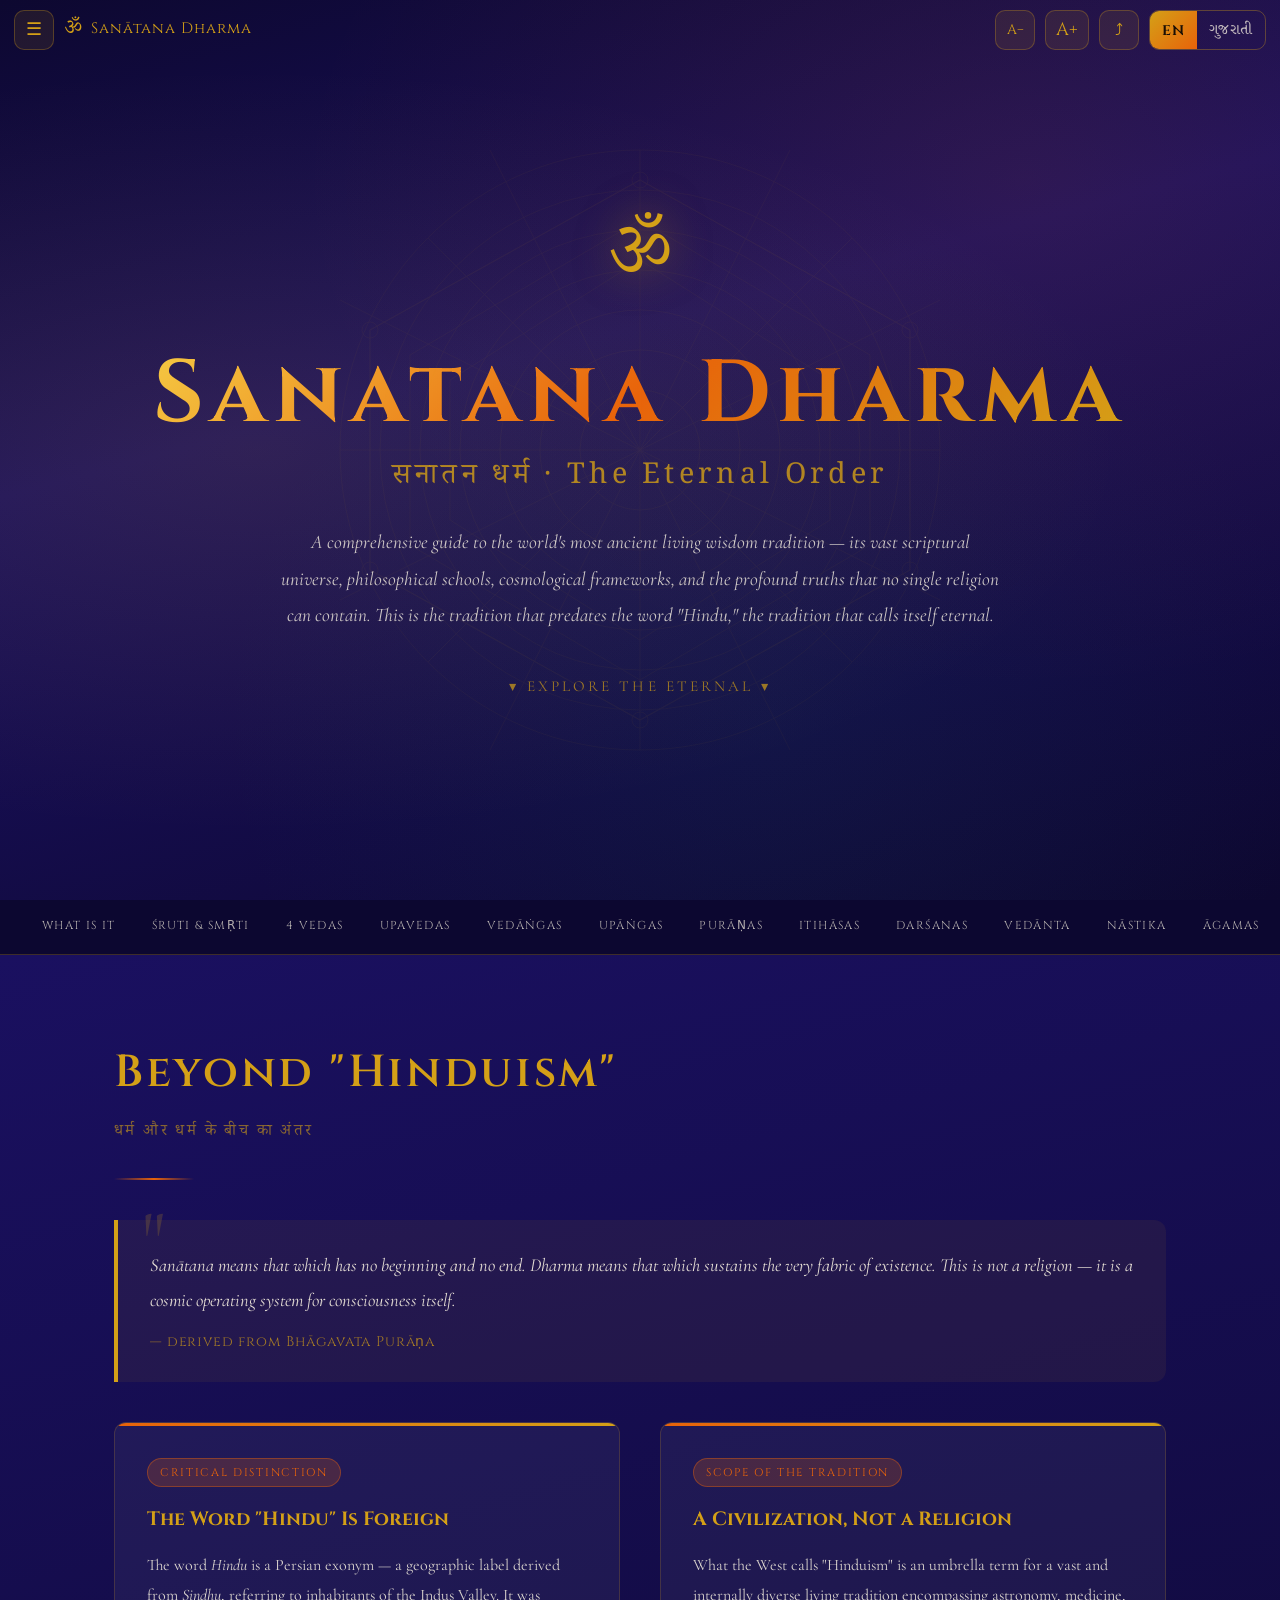
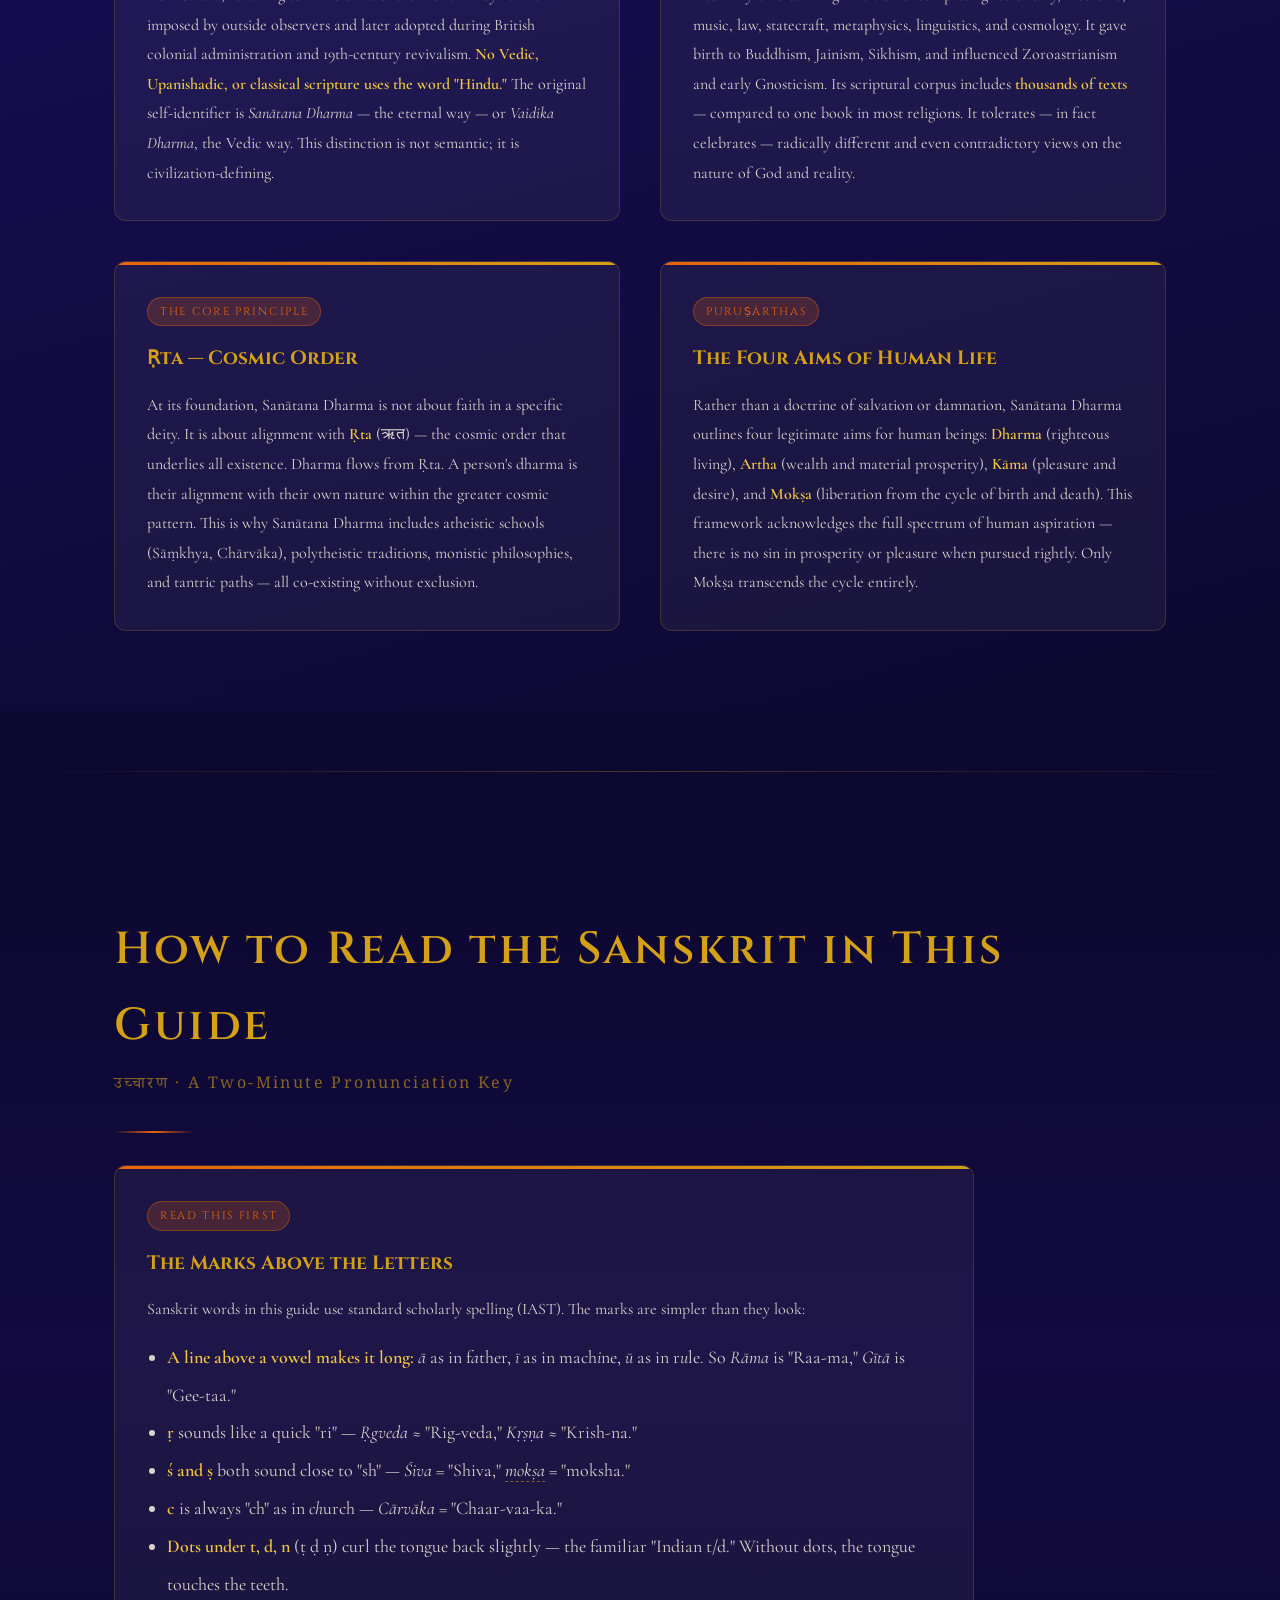
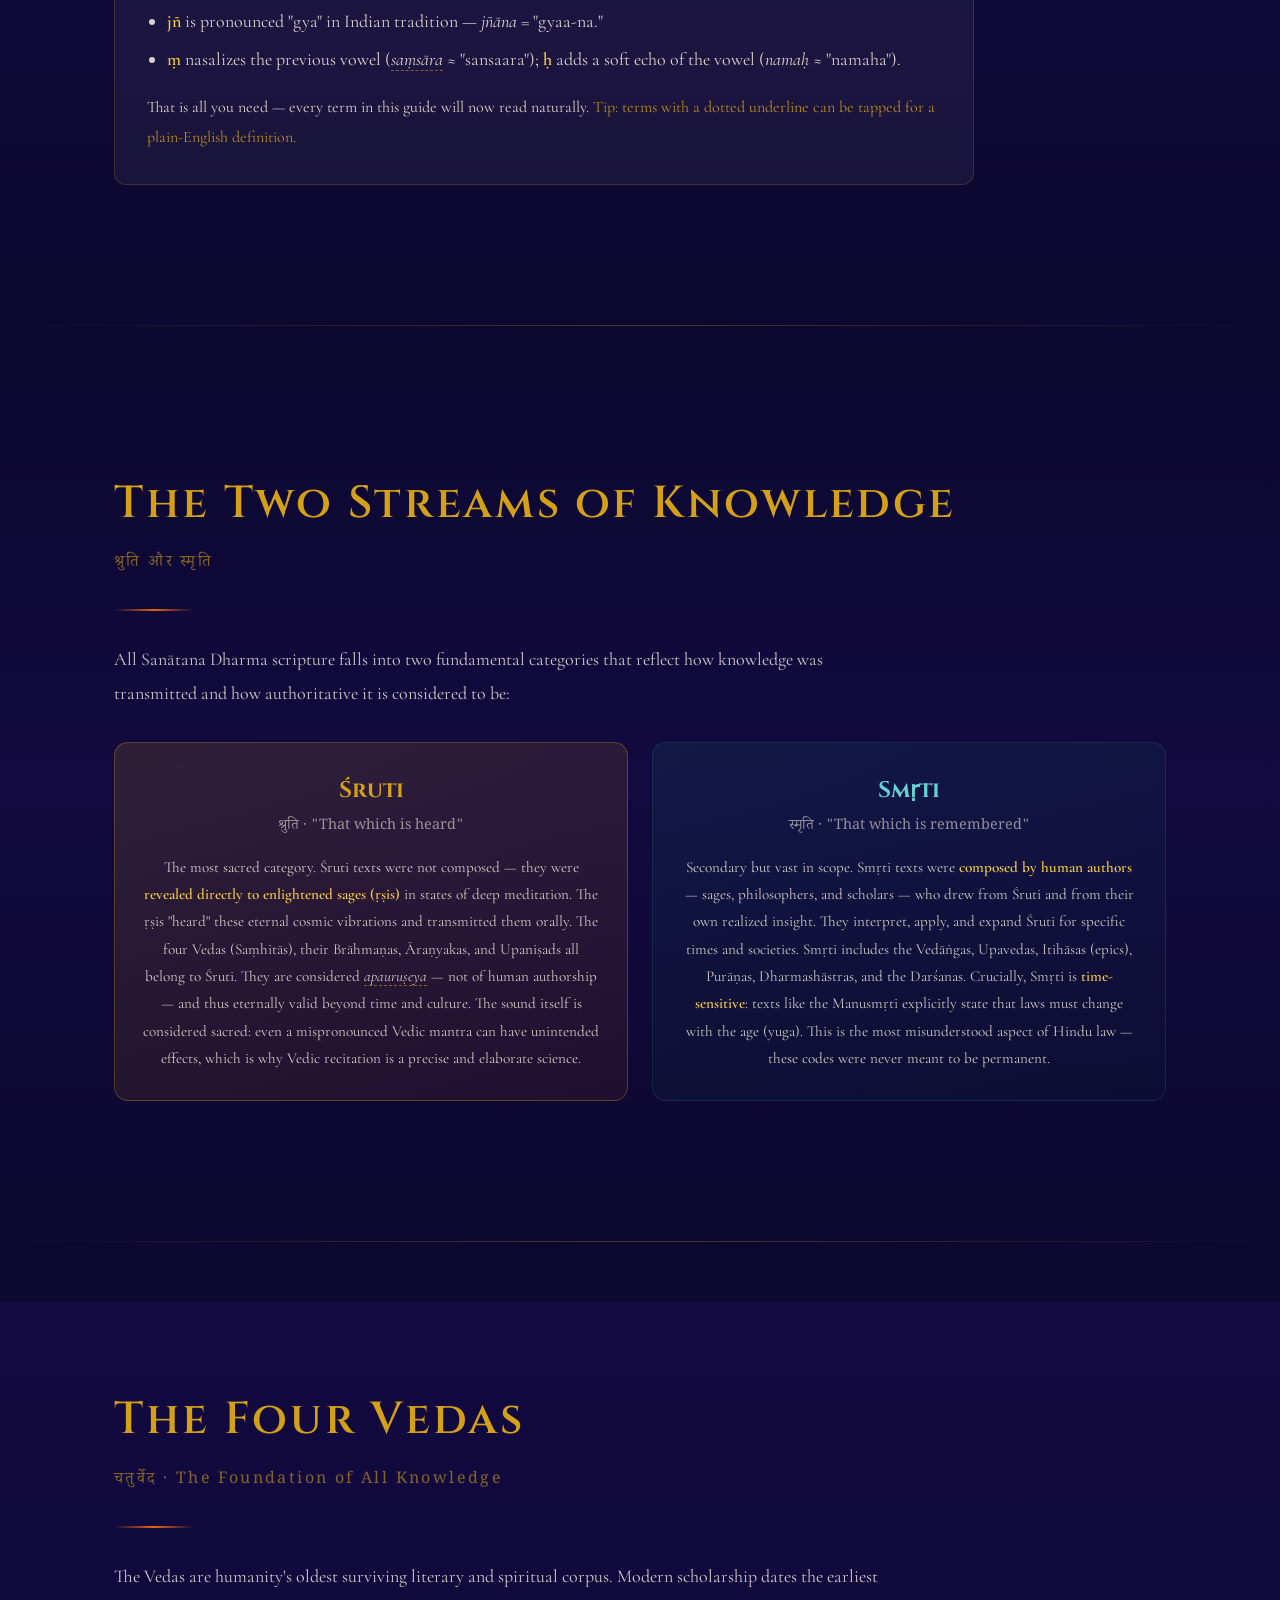
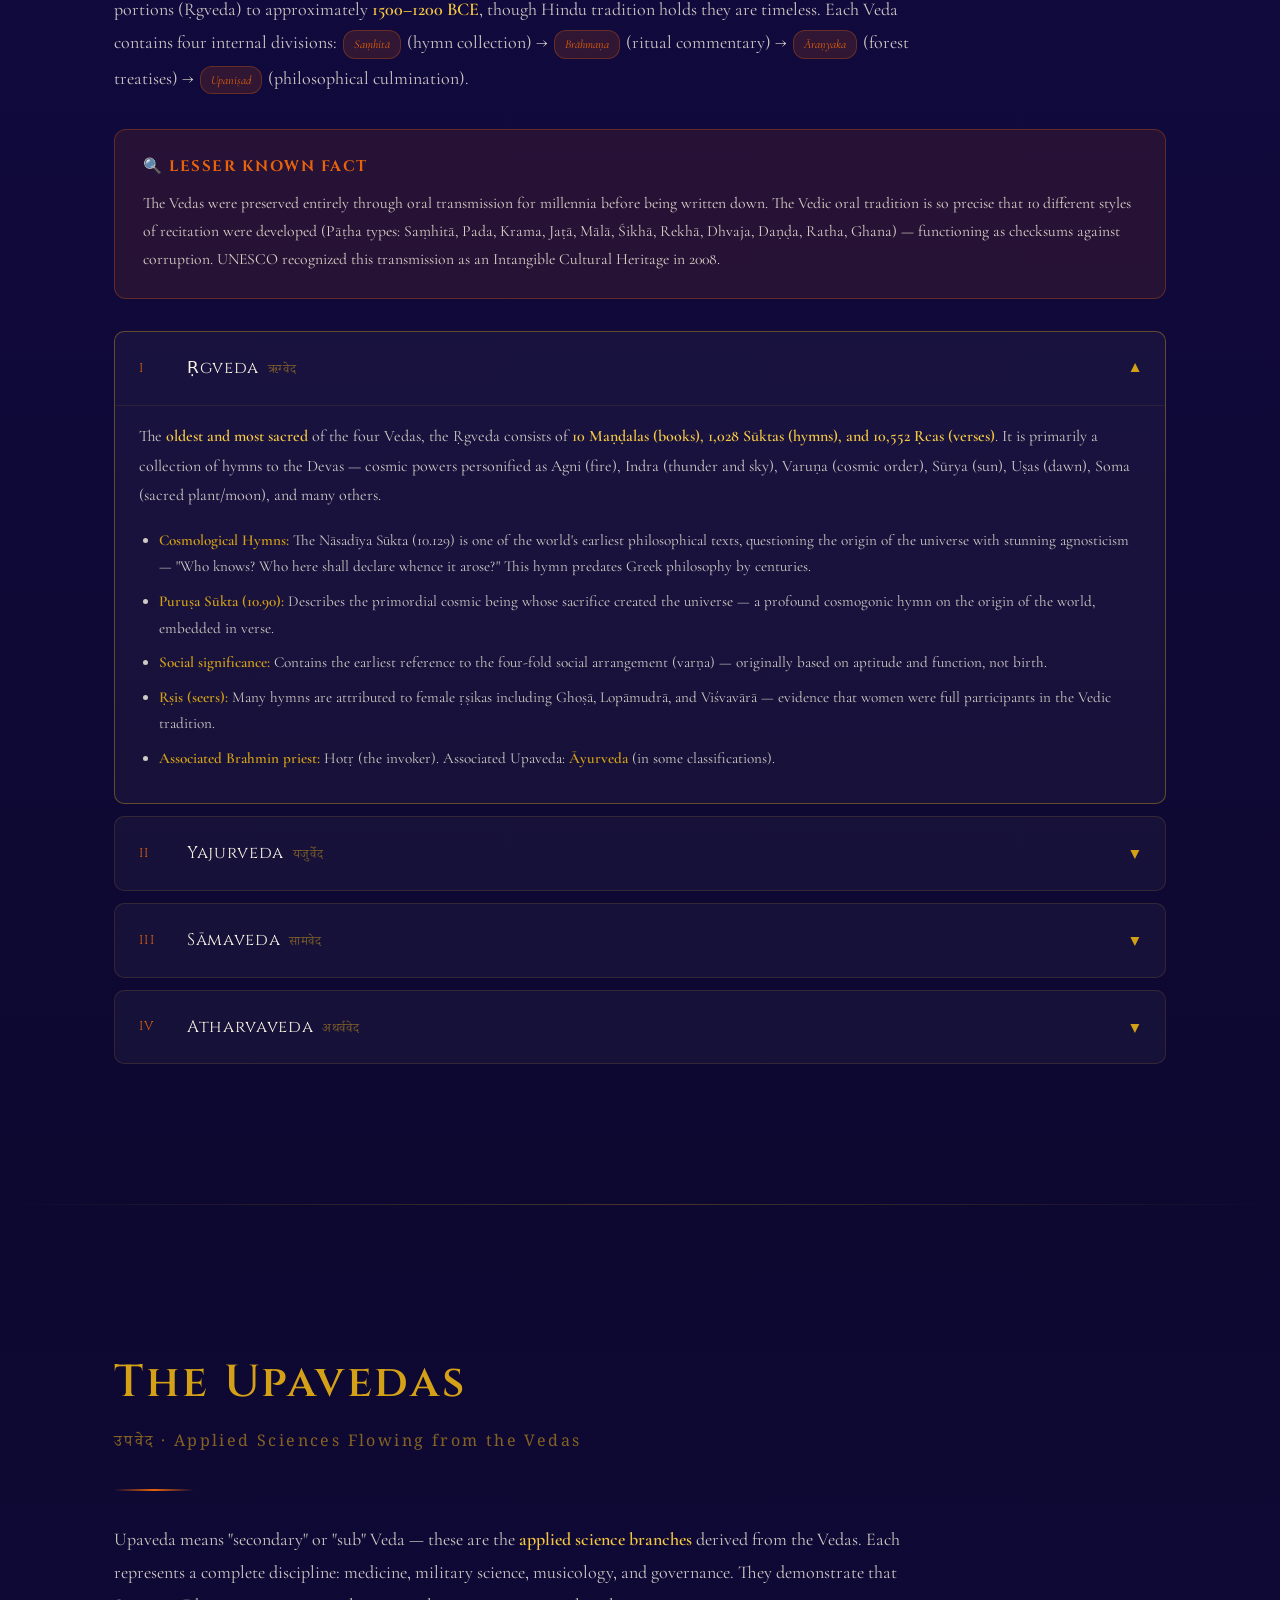
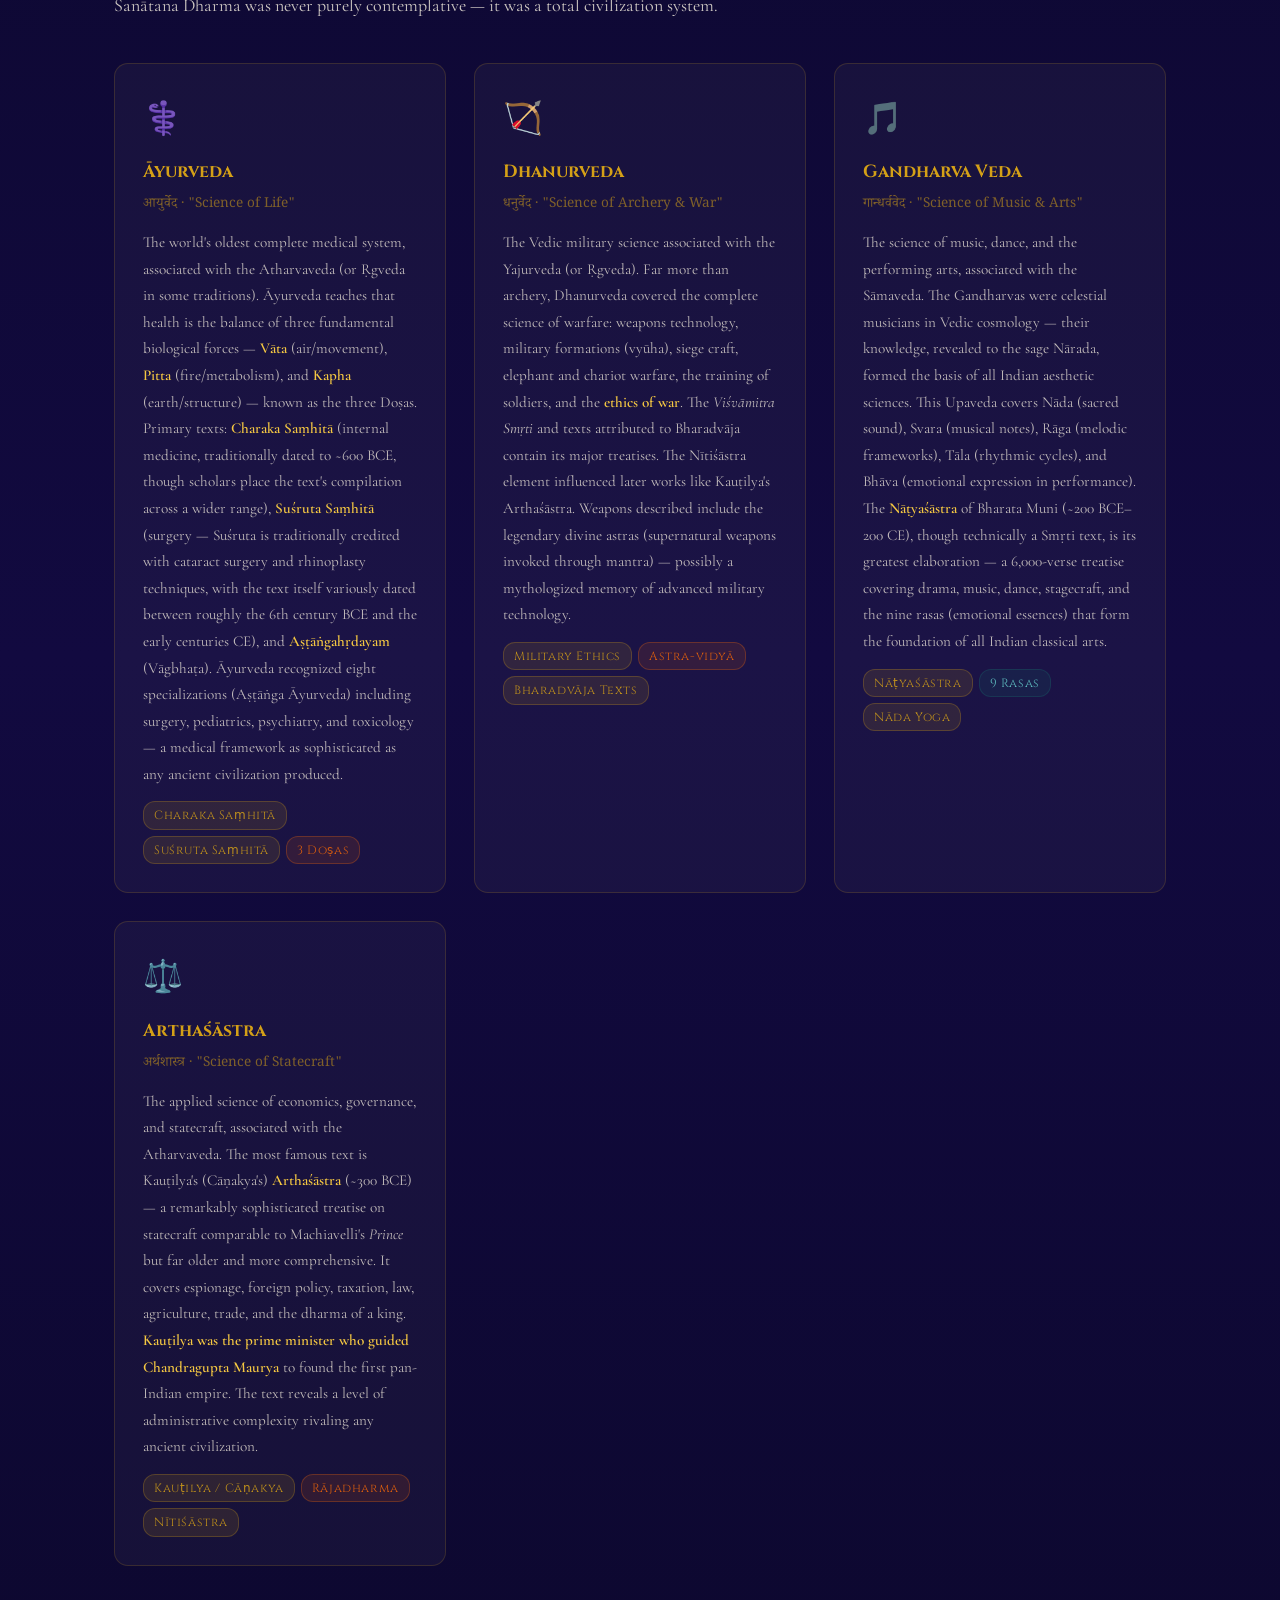
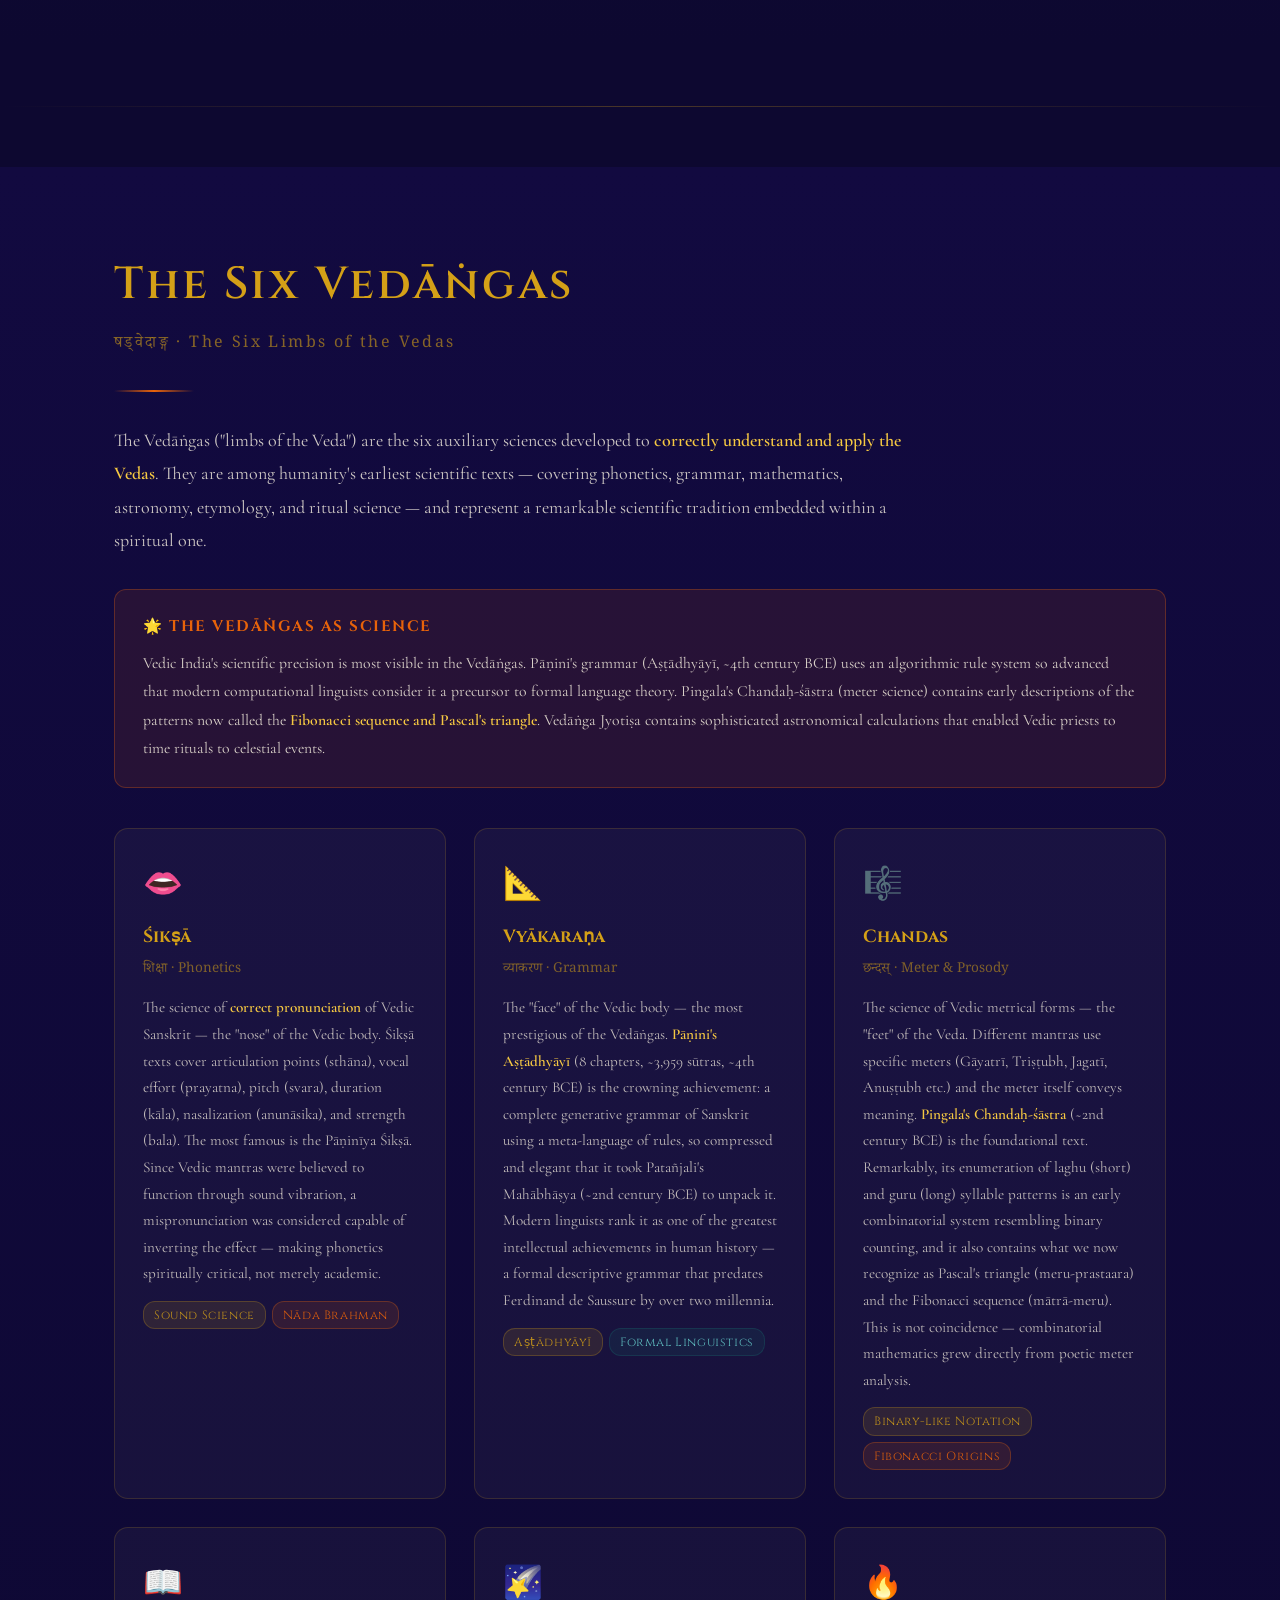
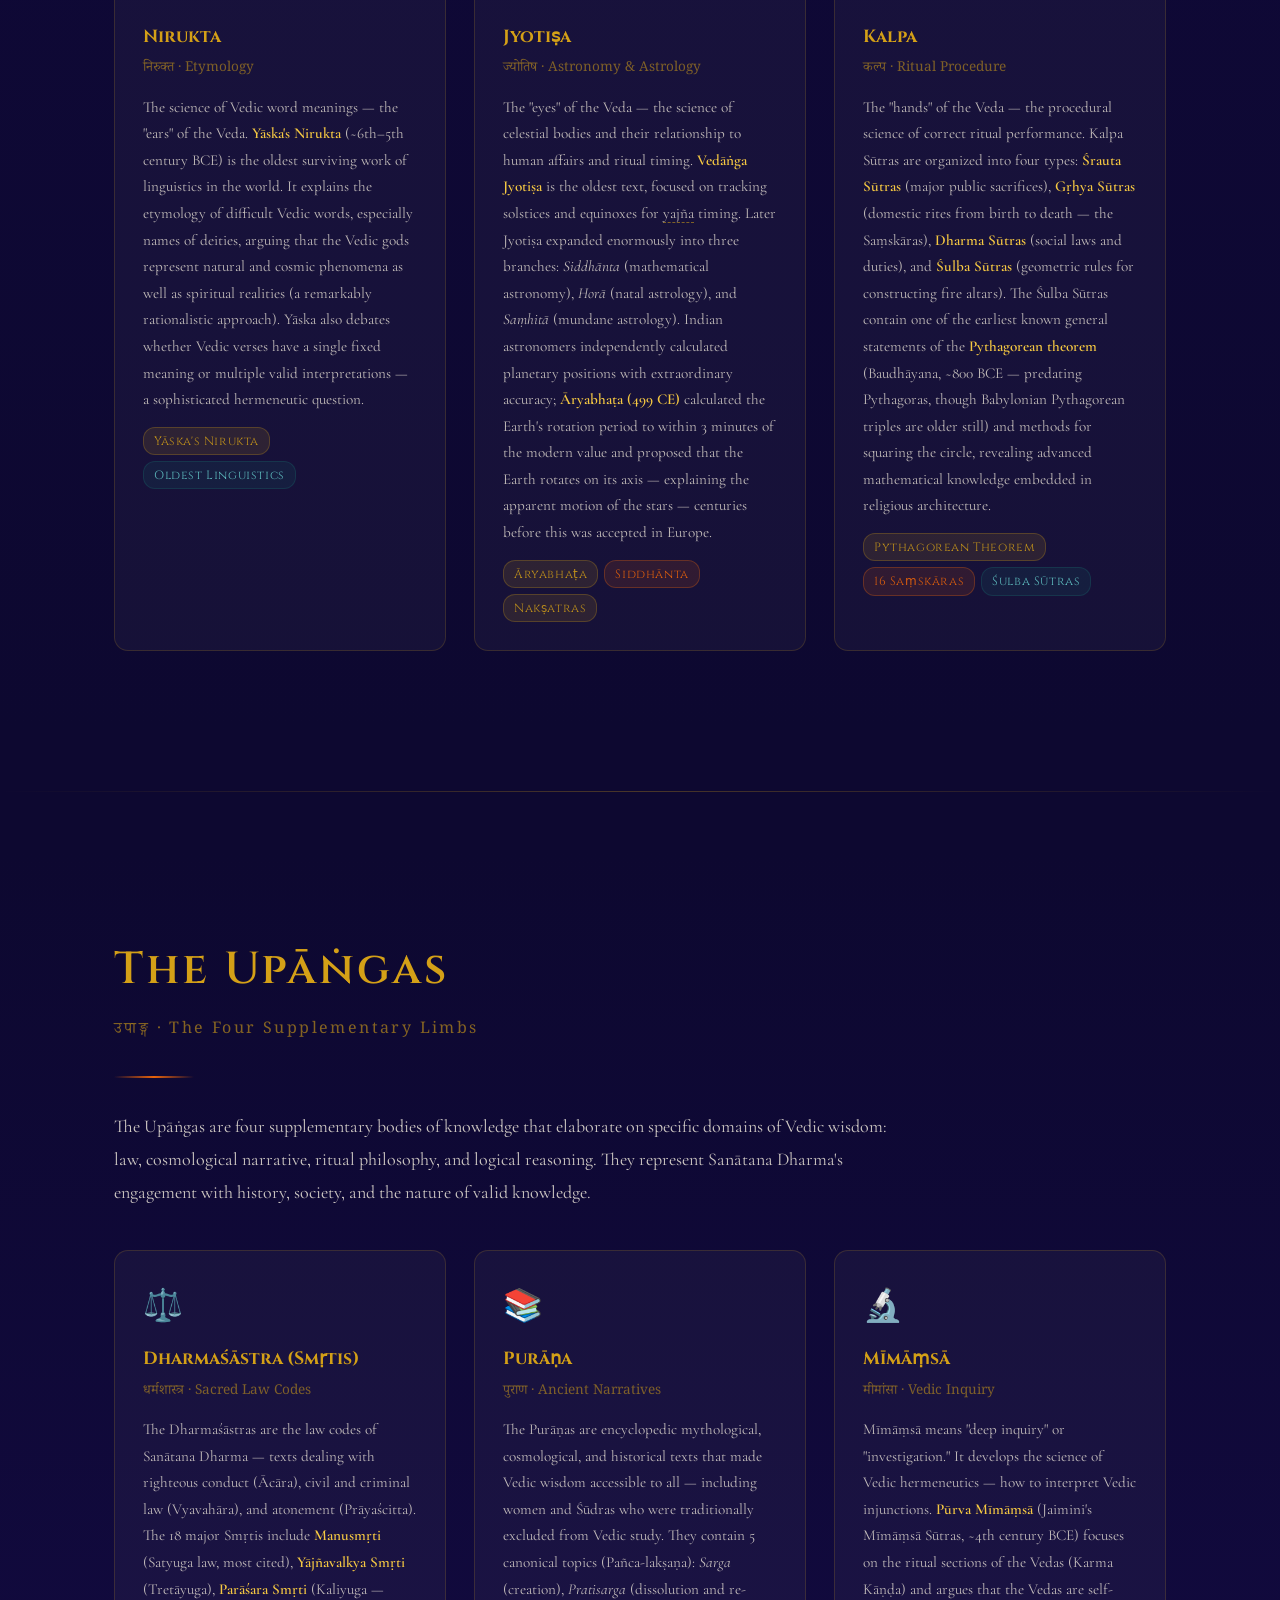
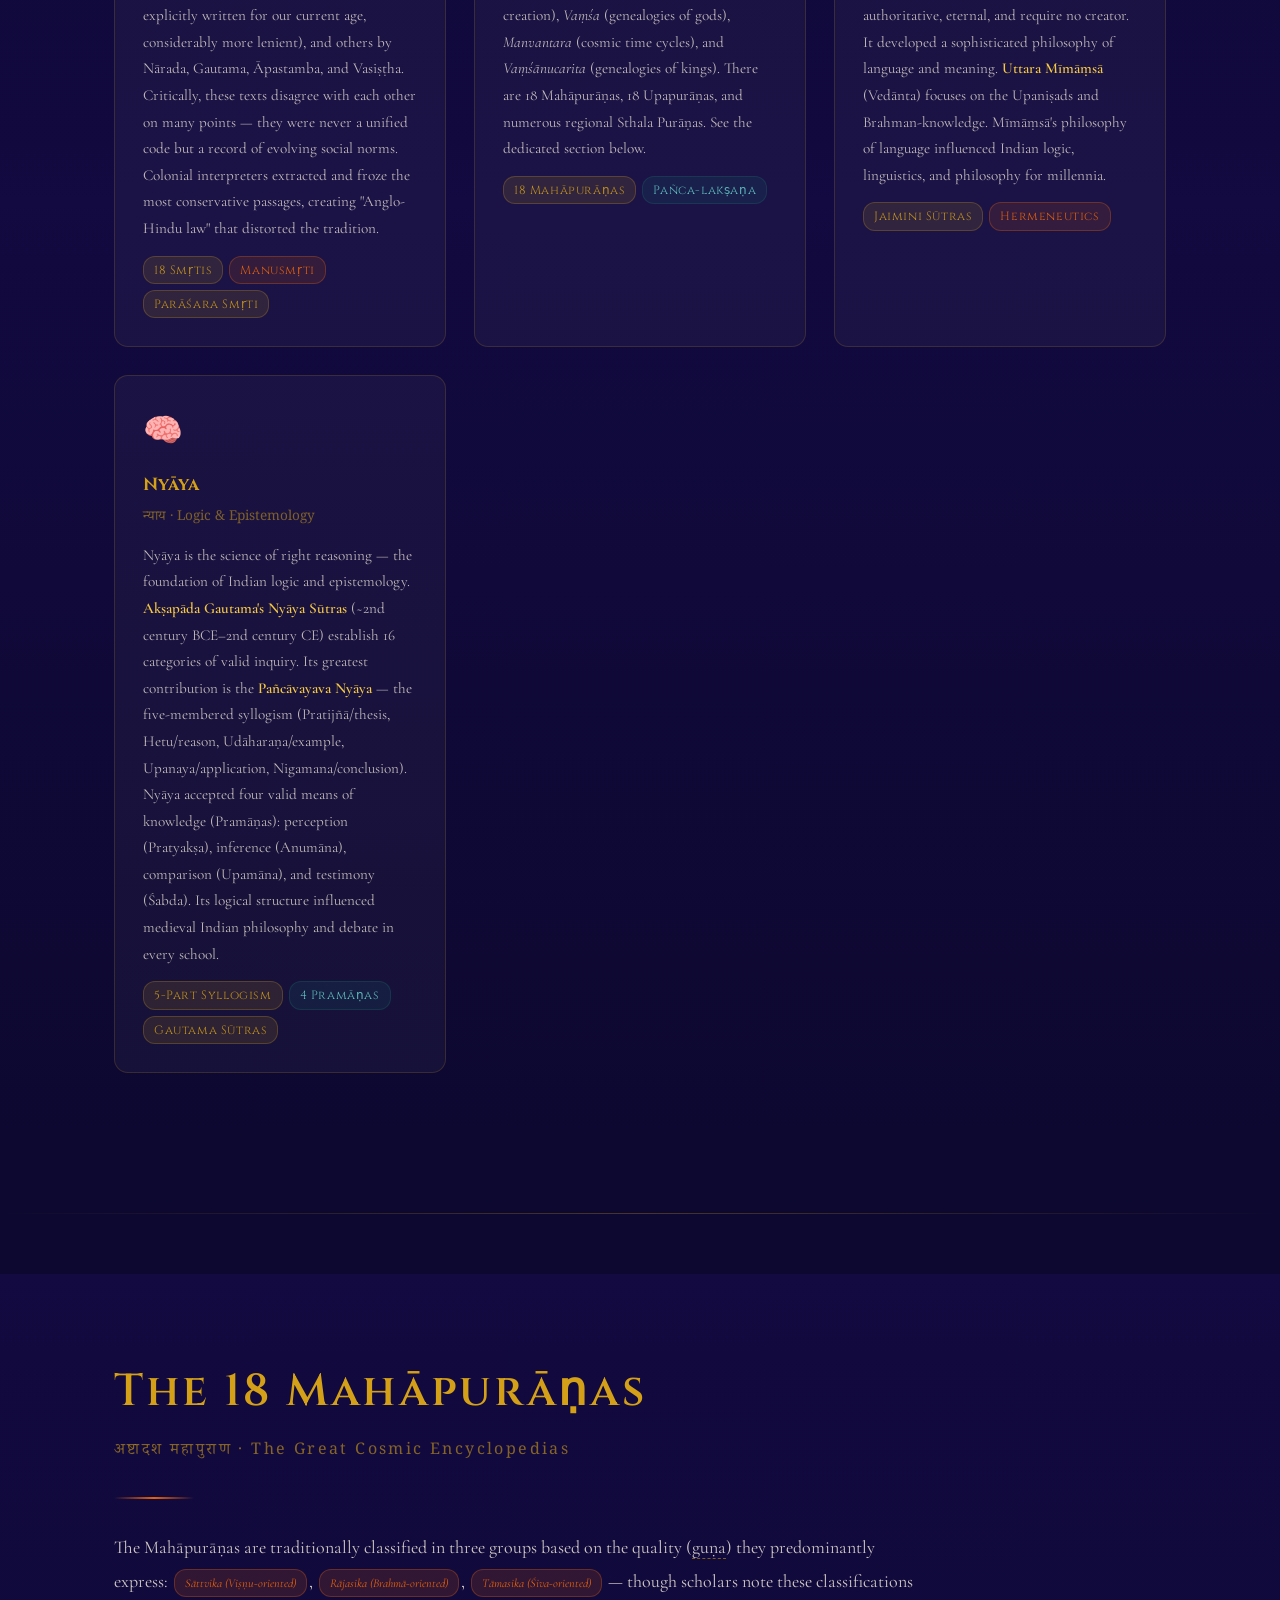
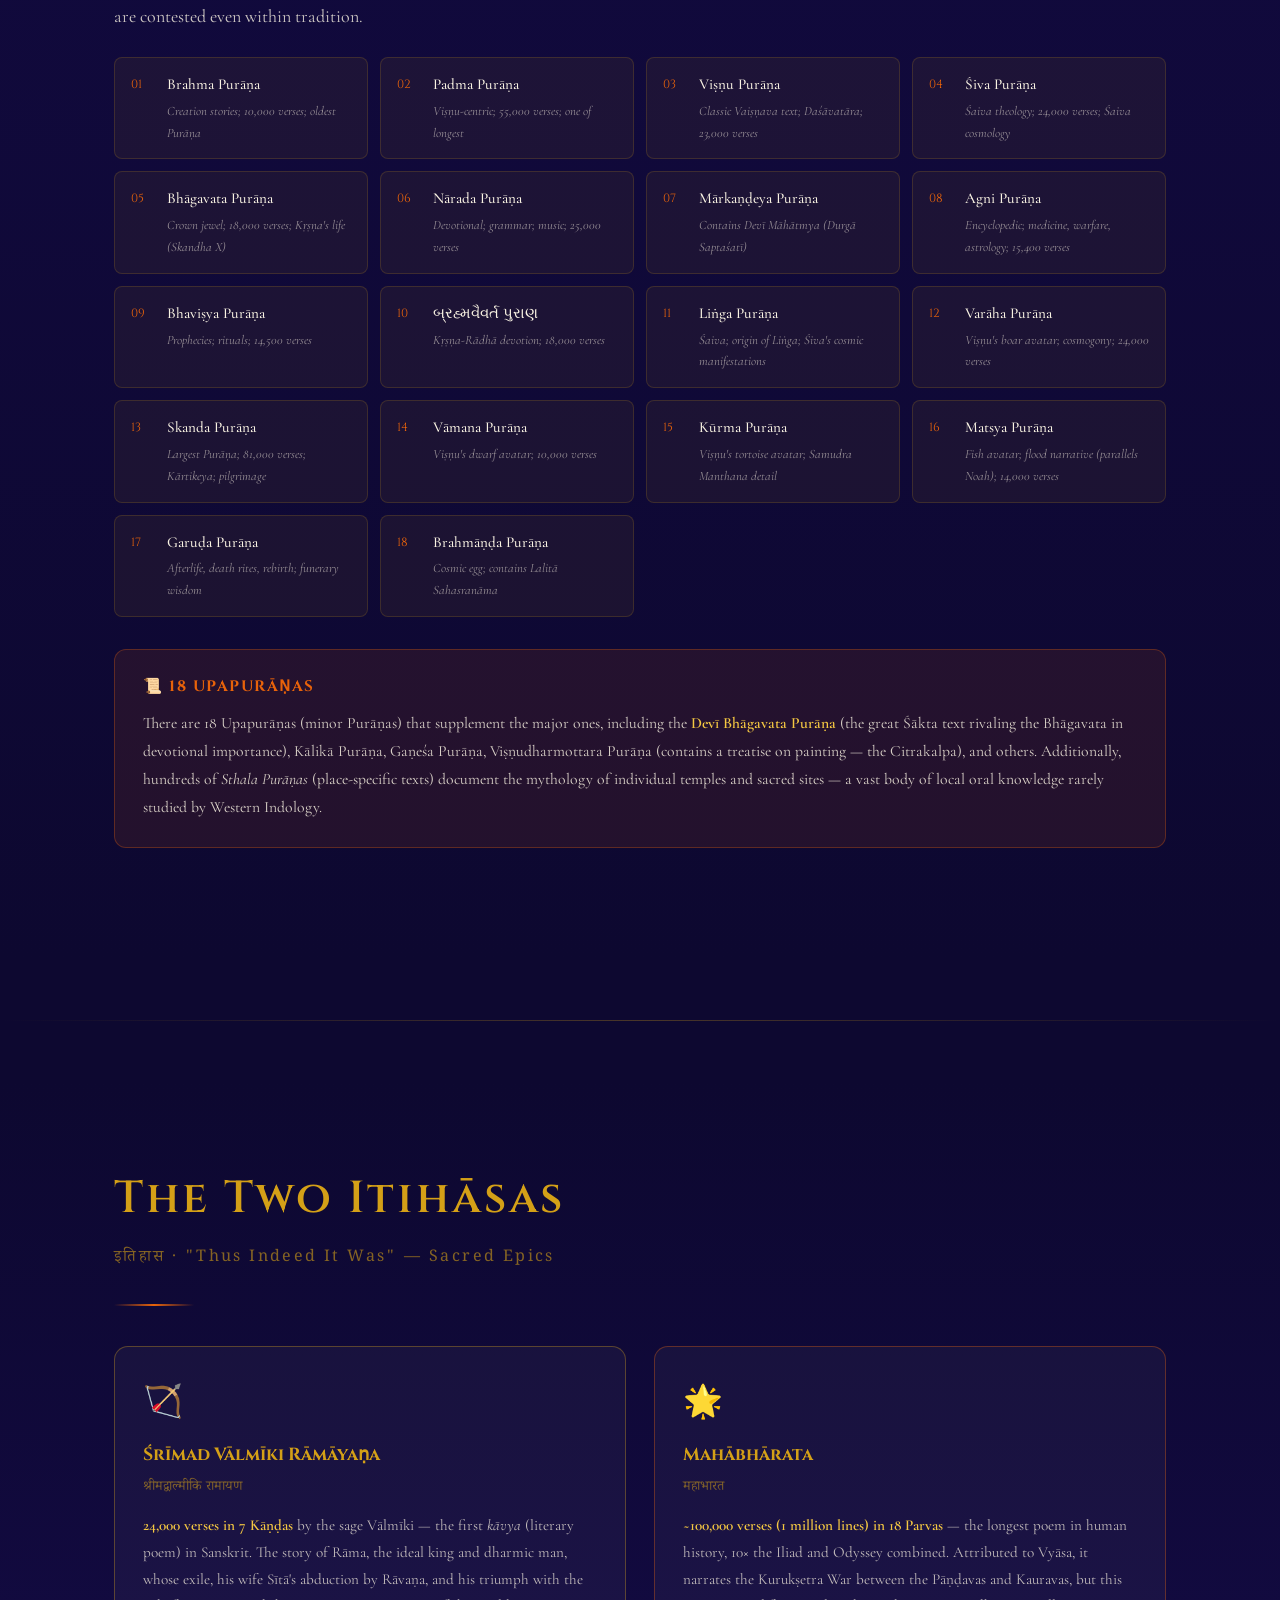
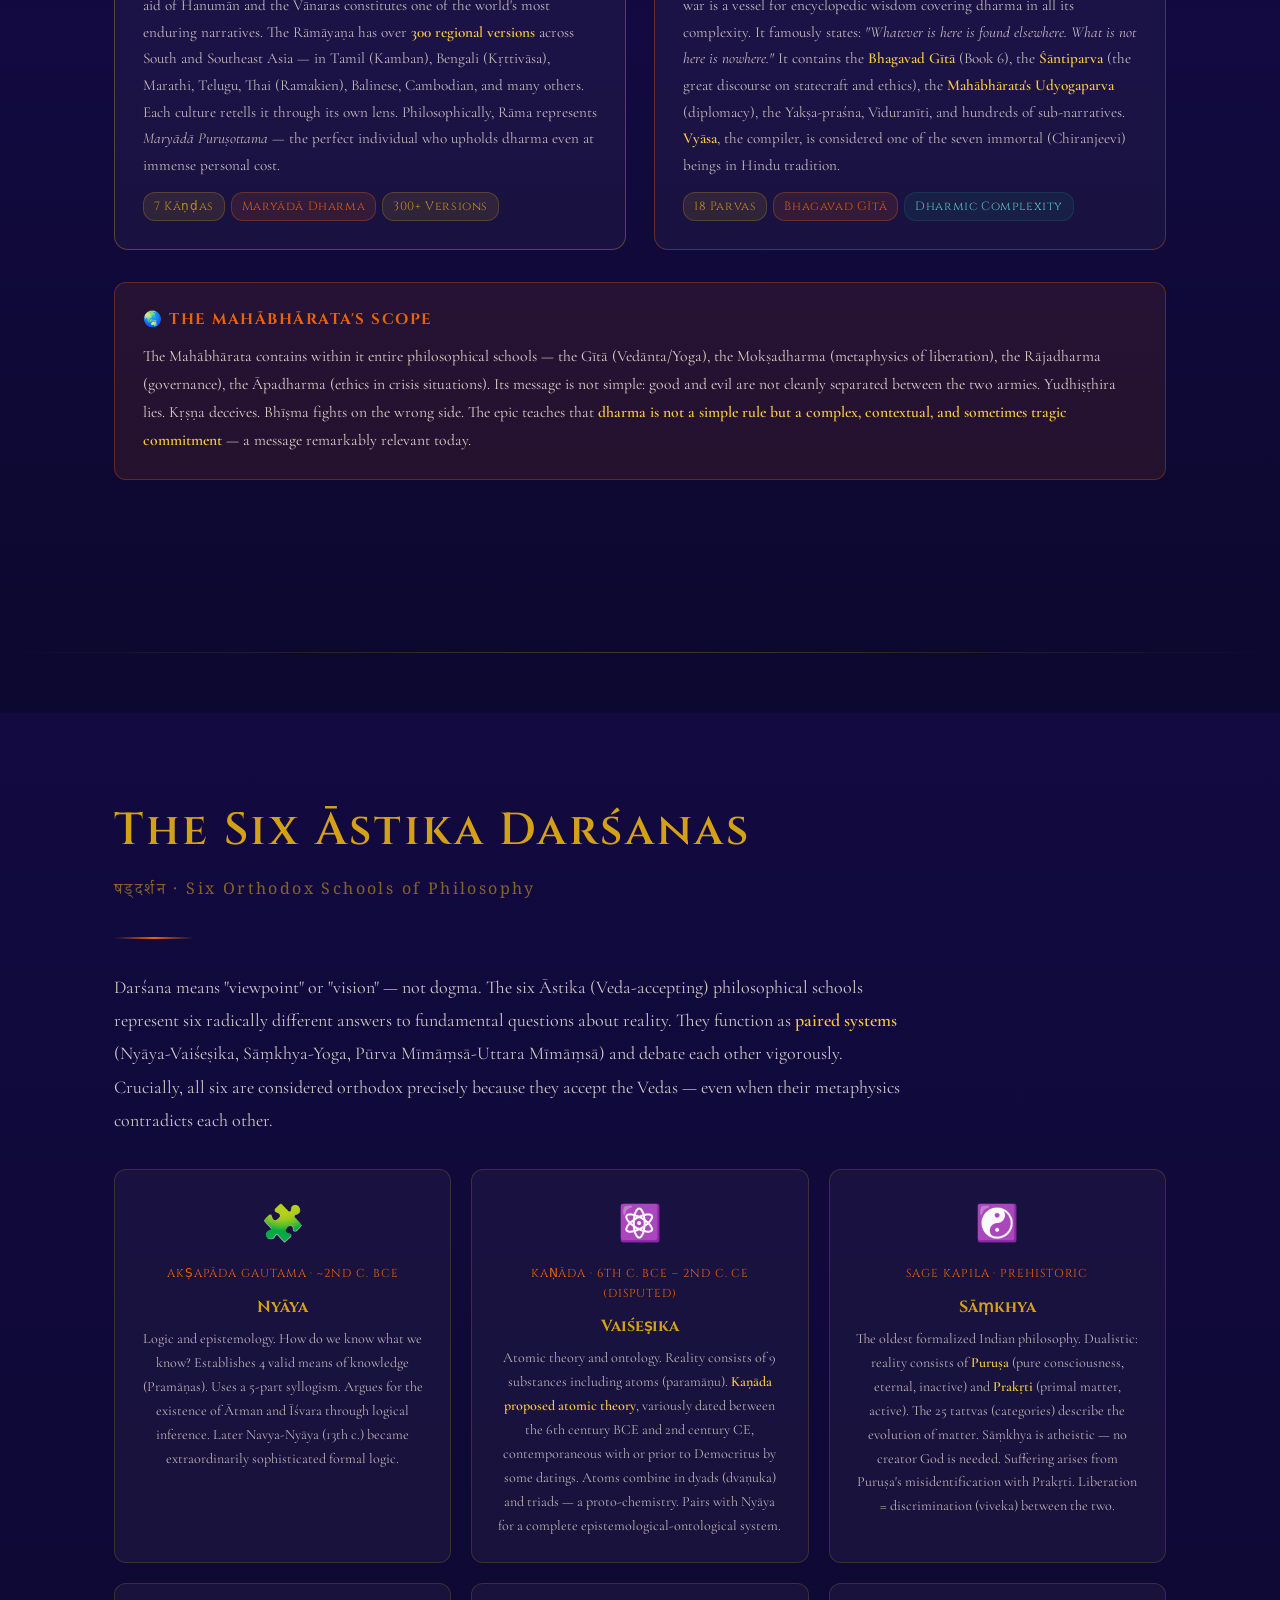
==== commit 0dce0bf0: "Add share button for easier family sharing Uses Web Share API on mobile (native share sheet) with cl" ====
--- a/index.html
+++ b/index.html
@@ -1087,15 +1087,10 @@
 }
 body.drawer-open .drawer { transform: translateX(0); }
 body.drawer-open .drawer-overlay { opacity: 1; pointer-events: auto; }
-.drawer h2 {
-  font-family: 'Cinzel', serif; color: var(--gold); font-size: 0.85rem;
-  letter-spacing: 0.18em; text-transform: uppercase; padding: 6px 22px 14px;
-  border-bottom: 1px solid rgba(212,160,23,0.15); margin-bottom: 8px;
-}
-html[data-lang="gu"] .drawer h2 { font-family: 'Noto Serif Gujarati', serif; letter-spacing: 0.06em; text-transform: none; font-size: 1rem; }
 .drawer a {
-  display: block; padding: 11px 22px; color: rgba(249,243,227,0.82);
-  text-decoration: none; font-size: 1.02rem; line-height: 1.35;
+  display: block; padding: 10px 20px; color: rgba(249,243,227,0.85);
+  text-decoration: none; font-size: 1rem; line-height: 1.4;
+  white-space: nowrap; overflow: hidden; text-overflow: ellipsis;
   border-left: 3px solid transparent; transition: all .18s;
 }
 .drawer a:hover, .drawer a.here {
@@ -1122,6 +1117,17 @@
   backdrop-filter: blur(8px); -webkit-backdrop-filter: blur(8px);
 }
 .fab-top.show { opacity: 1; pointer-events: auto; transform: translateY(0); }
+
+/* toast */
+.toast {
+  position: fixed; left: 50%; bottom: calc(24px + env(safe-area-inset-bottom)); z-index: 400;
+  transform: translate(-50%, 12px); opacity: 0; pointer-events: none;
+  background: rgba(13,8,48,0.95); color: var(--gold); border: 1px solid rgba(212,160,23,0.4);
+  padding: 10px 18px; border-radius: 10px; font-size: 0.9rem; letter-spacing: 0.02em;
+  backdrop-filter: blur(8px); -webkit-backdrop-filter: blur(8px);
+  transition: opacity .25s, transform .25s; white-space: nowrap;
+}
+.toast.show { opacity: 1; transform: translate(-50%, 0); }
 
 /* ── glossary ── */
 .gloss {
@@ -1189,6 +1195,7 @@
   </a>
   <button class="tb-btn" id="fontDown" aria-label="Smaller text" style="font-size:14px;">A−</button>
   <button class="tb-btn" id="fontUp" aria-label="Larger text">A+</button>
+  <button class="tb-btn" id="shareBtn" aria-label="Share this guide" style="font-size:16px;">⤴</button>
   <div class="lang-seg" role="group" aria-label="Language">
     <button id="langEn" class="active">EN</button>
     <button id="langGu" class="gu-label">ગુજરાતી</button>
@@ -1197,7 +1204,6 @@
 
 <div class="drawer-overlay" id="drawerOverlay"></div>
 <nav class="drawer" id="drawer" aria-label="Table of contents">
-  <h2><span class="L-en">Contents</span><span class="L-gu">અનુક્રમણિકા</span></h2>
   <div id="tocList"></div>
   <div class="install-row" id="installRow" style="display:none;">
     <button id="installBtn"><span class="L-en">📲 Install as App</span><span class="L-gu">📲 ઍપ તરીકે ઇન્સ્ટૉલ કરો</span></button>
@@ -1205,6 +1211,7 @@
 </nav>
 
 <button class="fab-top" id="fabTop" aria-label="Back to top">↑</button>
+<div class="toast" id="toast"></div>
 
 <div id="tree-en" lang="en">
 
@@ -2973,7 +2980,7 @@
   <h1>સનાતન ધર્મ</h1>
   <p class="hero-sub">सनातन धर्म · શાશ્વત ધર્મ</p>
   <p class="hero-desc">
-    વિશ્વની સૌથી પ્રાચીન જીવંત જ્ઞાન-પ્રણાળીનો સર્વગ્રાહી માર્ગદર્શ — તેના વિશાળ ધર્મગ્રંથ-સૃષ્ટિ, દાર્શનિક વિચારધારાઓ, બ્રહ્માંડ-વૈજ્ઞાનિક ઢાંચાઓ અને તે ગહન સત્યો, જેમને કોઈ એક ધર્મ સ્વરૂપ ધારણ કરી શકતો નથી. આ એ પ્રણાળી છે જે "હિન્દુ" શબ્દ પ્રચલિત થવા પહેલાંથી છે — જે પોતાને શાશ્વત કહે છે.
+    વિશ્વની સૌથી પ્રાચીન જીવંત જ્ઞાન-પ્રણાલીનો સર્વગ્રાહી માર્ગદર્શ — તેના વિશાળ ધર્મગ્રંથ-સૃષ્ટિ, દાર્શનિક વિચારધારાઓ, બ્રહ્માંડ-વૈજ્ઞાનિક ઢાંચાઓ અને તે ગહન સત્યો, જેમને કોઈ એક ધર્મ સ્વરૂપ ધારણ કરી શકતો નથી. આ એ પ્રણાલી છે જે "હિન્દુ" શબ્દ પ્રચલિત થવા પહેલાંથી છે — જે પોતાને શાશ્વત કહે છે.
   </p>
   <span class="scroll-hint">▼ શાશ્વતનું અન્વેષણ કરો ▼</span>
 </section>
@@ -3020,13 +3027,13 @@
       <div class="intro-card reveal">
         <span class="badge">અગત્યનો ભેદ</span>
         <h3>"હિન્દુ" શબ્દ વિદેશી છે</h3>
-        <p><em>હિન્દુ</em> શબ્દ એક ફારસી બાહ્યનામ છે — ભૌગોલિક લેબલ જે <em>સિંધુ</em>માંથી બનેલું છે, સિંધુ નદીની ઘાટીના રહેવાસીઓને દર્શાવે છે. તે બાહ્ય નિરીક્ષકો દ્વારા લગાડવામાં આવ્યું હતું અને પછીથી બ્રિટિશ ઔપનિવેશિક પ્રશાસન અને ૧૯મી સદીના પુનરુજ્જીવન દરમિયાન અપનાવવામાં આવ્યું. <strong>કોઈપણ વૈદિક, ઉપનિષદીય અથવા શાસ્ત્રીય ગ્રંથ "હિન્દુ" શબ્દનો ઉપયોગ કરતો નથી.</strong> મૂળ સ્વ-પદચિહ્ન <em>સનાતન ધર્મ</em> — શાશ્વત માર્ગ — અથવા <em>વૈદિક ધર્મ</em>, વૈદિક માર્ગ છે. આ ભેદ શબ્દશાસ્ત્રીય નથી; તે સભ્યતાને વ્યાખ્યાયિત કરે છે.</p>
+        <p><em>હિન્દુ</em> શબ્દ એક ફારસી બાહ્યનામ છે — ભૌગોલિક લેબલ જે <em>સિંધુ</em>માંથી બનેલું છે, સિંધુ નદીની ઘાટીના રહેવાસીઓને દર્શાવે છે. તે બાહ્ય નિરીક્ષકો દ્વારા લગાડવામાં આવ્યું હતું અને પછીથી બ્રિટિશ ઔપનિવેશિક પ્રશાસન અને ૧૯મી સદીના પુનરુજ્જીવન દરમિયાન અપનાવવામાં આવ્યું. <strong>કોઈપણ વૈદિક, ઉપનિષદીય અથવા શાસ્ત્રીય ગ્રંથ "હિન્દુ" શબ્દનો ઉપયોગ કરતો નથી.</strong> મૂળ સ્વ-સંજ્ઞા <em>સનાતન ધર્મ</em> — શાશ્વત માર્ગ — અથવા <em>વૈદિક ધર્મ</em>, વૈદિક માર્ગ છે. આ ભેદ શબ્દશાસ્ત્રીય નથી; તે સભ્યતાને વ્યાખ્યાયિત કરે છે.</p>
       </div>
 
       <div class="intro-card reveal">
         <span class="badge">વ્યાપ</span>
         <h3>ધર્મ નહીં — સભ્યતા</h3>
-        <p>જેને પશ્ચિમ "હિન્દુ ધર્મ" કહે છે તે એક વિશાળ અને આંતરિક રીતે વિવિધ જીવંત પરંપરા માટે છત્રી શબ્દ છે, જેમાં ખગોળશાસ્ત્ર, ઔષધિ, સંગીત, કાયદો, રાજ્યશાસ્ત્ર, તત્ત્વજ્ઞાન, ભાષાશાસ્ત્ર અને બ્રહ્માંડવિદ્યા સમાવેશ થાય છે. તે બૌદ્ધ ધર્મ, જૈન ધર્મ, સિક્ખ ધર્મને જન્મ આપ્યો અને ઝરથુષ્ટ્ર અને પ્રારંભિક ગ્નોસ્ટિસિઝમને પ્રભાવિત કર્યું. તેના ધર્મગ્રંથોમાં <strong>હજારો ગ્રંથો</strong>નો સમાવેશ થાય છે — મોટાભાગના ધર્મોમાં એક પુસ્તકની તુલનામાં. તે સહન કરે છે — વાસ્તવમાં ઉજવે છે — ભગવાન અને વાસ્તવિકતાના સ્વરૂપ વિશે કટ્ટરતાપૂર્વક અલગ અને પરસ્પર વિરોધાભાસી દૃષ્ટિકોણ.</p>
+        <p>જેને પશ્ચિમ "હિન્દુ ધર્મ" કહે છે તે એક વિશાળ અને આંતરિક રીતે વિવિધ જીવંત પરંપરા માટે છત્રી શબ્દ છે, જેમાં ખગોળશાસ્ત્ર, ઔષધિ, સંગીત, કાયદો, રાજ્યશાસ્ત્ર, તત્ત્વજ્ઞાન, ભાષાશાસ્ત્ર અને બ્રહ્માંડવિદ્યાનો સમાવેશ થાય છે. તે બૌદ્ધ ધર્મ, જૈન ધર્મ, સિક્ખ ધર્મને જન્મ આપ્યો અને ઝરથુષ્ટ્ર અને પ્રારંભિક ગ્નોસ્ટિસિઝમને પ્રભાવિત કર્યું. તેના ધર્મગ્રંથોમાં <strong>હજારો ગ્રંથો</strong>નો સમાવેશ થાય છે — મોટાભાગના ધર્મોમાં એક પુસ્તકની તુલનામાં. તે સહન કરે છે — વાસ્તવમાં ઉજવે છે — ભગવાન અને વાસ્તવિકતાના સ્વરૂપ વિશે કટ્ટરતાપૂર્વક અલગ અને પરસ્પર વિરોધાભાસી દૃષ્ટિકોણ.</p>
       </div>
 
       <div class="intro-card reveal">
@@ -3090,7 +3097,7 @@
       <div class="col-card col-smriti reveal">
         <h3>સ્મૃતિ</h3>
         <span class="deva2">स्मृति · "જે સ્મૃતિમાં છે"</span>
-        <p>માધ્યમિક પરંતુ વિશાળ દાયરો. સ્મૃતિ ગ્રંથો <strong>માનવ લેખકો</strong> — ઋષિઓ, તત્ત્વજ્ઞાનીઓ અને વિદ્વાનો — દ્વારા રચાયેલા હતા જેમણે શ્રુતિમાંથી અને તેમના પોતાના પ્રાપ્ત સંકલ્પમાંથી લીધું. તેઓ શ્રુતિનું અર્થઘટન, લાગુ કરે છે અને ચોક્કસ સમય અને સમાજો માટે વિસ્તૃત કરે છે. સ્મૃતિમાં વેદાંગ, ઉપવેદ, ઇતિહાસ (મહાકાવ્યો), પુરાણ, ધર્મશાસ્ત્રો અને દર્શનોનો સમાવેશ થાય છે. નિર્ણાયકપણે, સ્મૃતિ <strong>સમય-સંવેદનશીલ</strong> છે: મનુસ્મૃતિ જેવા ગ્રંથો સ્પષ્ટપણે કહે છે કે કાયદાઓ યુગ (યુગ) સાથે બદલાવા જોઈએ. આ હિન્દુ કાયદાનો સૌથી ગેરસમજાયેલ પાસું છે — આ કોડ્સ ક્યારેય શાશ્વત બનવા માટે નહોતા.</p>
+        <p>માધ્યમિક પરંતુ વિશાળ દાયરો. સ્મૃતિ ગ્રંથો <strong>માનવ લેખકો</strong> — ઋષિઓ, તત્ત્વજ્ઞાનીઓ અને વિદ્વાનો — દ્વારા રચાયેલા હતા જેમણે શ્રુતિમાંથી અને તેમની પોતાની પ્રાપ્ત અનુભૂતિમાંથી લીધું. તેઓ શ્રુતિનું અર્થઘટન, લાગુ કરે છે અને ચોક્કસ સમય અને સમાજો માટે વિસ્તૃત કરે છે. સ્મૃતિમાં વેદાંગ, ઉપવેદ, ઇતિહાસ (મહાકાવ્યો), પુરાણ, ધર્મશાસ્ત્રો અને દર્શનોનો સમાવેશ થાય છે. નિર્ણાયકપણે, સ્મૃતિ <strong>સમય-સંવેદનશીલ</strong> છે: મનુસ્મૃતિ જેવા ગ્રંથો સ્પષ્ટપણે કહે છે કે કાયદાઓ યુગ (યુગ) સાથે બદલાવા જોઈએ. આ હિન્દુ કાયદાનો સૌથી ગેરસમજાયેલ પાસું છે — આ કોડ્સ ક્યારેય શાશ્વત બનવા માટે નહોતા.</p>
       </div>
     </div>
   </div>
@@ -3105,7 +3112,7 @@
     <span class="section-title-deva">चतुर्वेद · સર્વ જ્ઞાનનો પાયો</span>
     <div class="divider"></div>
 
-    <p style="color:rgba(249,243,227,0.82);max-width:800px;line-height:1.85;margin-bottom:8px;">વેદો માનવતાના સૌથી પ્રાચીન જીવંત સાહિત્યિક અને આધ્યાત્મિક સંગ્રહ છે. આધુનિક વિદ્વતાપૂર્ણ અભ્યાસ પ્રારંભિક ભાગો (ઋગ્વેદ) ને ઓછામાં ઓછા <strong>૧૫૦૦–૧૨૦૦ બીસીઈ</strong> તારીખ આપે છે, જોકે હિન્દુ પરંપરા માને છે કે તેઓ કાળાતીત છે. દરેક વેદમાં ચાર આંતરિક વિભાગો છે: <span class="pill">સંહિતા</span> (સ્તોત્ર સંગ્રહ) → <span class="pill">બ્રાહ્મણ</span> (વિધિ ટીકા) → <span class="pill">આરણ્યક</span> (વન-ગ્રંથો) → <span class="pill">ઉપનિષદ્</span> (તત્વજ્ઞાની પરાકાષ્ઠા).</p>
+    <p style="color:rgba(249,243,227,0.82);max-width:800px;line-height:1.85;margin-bottom:8px;">વેદો માનવતાના સૌથી પ્રાચીન જીવંત સાહિત્યિક અને આધ્યાત્મિક સંગ્રહ છે. આધુનિક વિદ્વતાપૂર્ણ અભ્યાસ પ્રારંભિક ભાગો (ઋગ્વેદ) ને ઓછામાં ઓછા <strong>૧૫૦૦–૧૨૦૦ બીસીઈ</strong> તારીખ આપે છે, જોકે હિન્દુ પરંપરા માને છે કે તેઓ કાળાતીત છે. દરેક વેદમાં ચાર આંતરિક વિભાગો છે: <span class="pill">સંહિતા</span> (સ્તોત્ર સંગ્રહ) → <span class="pill">બ્રાહ્મણ</span> (વિધિ ટીકા) → <span class="pill">આરણ્યક</span> (વન-ગ્રંથો) → <span class="pill">ઉપનિષદ્</span> (તાત્ત્વિક પરાકાષ્ઠા).</p>
 
     <div class="callout">
       <h4>🔍 ઓછી-જ્ઞાત તથ્ય</h4>
@@ -3124,7 +3131,7 @@
         <div class="acc-body">
           <p>ચાર વેદમાંનો <strong>સૌથી પ્રાચીન અને પવિત્ર</strong>, ઋગ્વેદમાં <strong>૧૦ મંડલ (પુસ્તકો), ૧,૦૨૮ સૂક્ત (સ્તોત્રો) અને ૧૦,૫૫૨ ઋચા (છંદો)</strong>નો સમાવેશ થાય છે. તે પ્રથમ દેવતાઓ — અગ્નિ (અગ્નિ), ઇન્દ્ર (ગર્જના અને આકાશ), વરુણ (બ્રહ્માંડીય વ્યવસ્થા), સૂર્ય (સૂર્ય), ઉષસ (સવાર), સોમ (પવિત્ર છોડ/ચંદ્ર) અને અન્ય ઘણાને સ્તોત્રનો સંગ્રહ છે.</p>
           <ul>
-            <li><strong>બ્રહ્માંડવિદ્યા-ગીત:</strong> નાસદીય સૂક્ત (૧૦.૧૨૯) વિશ્વના અગ્રણી તત્વજ્ઞાની ગ્રંથોમાંનો એક છે, આશ્ચર્યજનક અજ્ઞાનવાદ સાથે બ્રહ્માંડના મૂળ પ્રશ્ન કરે છે — "કોણ જાણે છે? અહીં કોણ જાહેર કરશે કે તે ક્યાંથી ઉદ્ભવ્યું?" આ ગીત ગ્રીક તત્ત્વજ્ઞાનથી સદીઓ પહેલાંનું છે.</li>
+            <li><strong>બ્રહ્માંડવિદ્યા-ગીત:</strong> નાસદીય સૂક્ત (૧૦.૧૨૯) વિશ્વના અગ્રણી તાત્ત્વિક ગ્રંથોમાંનો એક છે, આશ્ચર્યજનક અજ્ઞાનવાદ સાથે બ્રહ્માંડના મૂળ પ્રશ્ન કરે છે — "કોણ જાણે છે? અહીં કોણ જાહેર કરશે કે તે ક્યાંથી ઉદ્ભવ્યું?" આ ગીત ગ્રીક તત્ત્વજ્ઞાનથી સદીઓ પહેલાંનું છે.</li>
             <li><strong>પુરુષ સૂક્ત (૧૦.૯૦):</strong> પ્રાથમિક બ્રહ્માંડીય પ્રાણીનું વર્ણન કરે છે જેમના યજ્ઞથી બ્રહ્માંડ બનેલું — કાવ્યમાં સંકલિત એક અદ્યતન પ્રારંભિક-બિગ બેંગ બ્રહ્માંડવિદ્યા.</li>
             <li><strong>સામાજિક મહત્વ:</strong> ચાર-વિભાગીય સામાજિક વ્યવસ્થા (વર્ણ) — મૂળભૂત રીતે યોગ્યતા અને કાર્ય પર આધારિત, જન્મ પર નહીં — નો સૌથી પ્રારંભિક સંદર્ભ ધરાવે છે.</li>
             <li><strong>ઋષિઓ (દ્રષ્ટાઓ):</strong> ઘણા સ્તોત્રો મહિલા ઋષિકાઓને અર્પિત છે જેમાં ઘોષા, લોપામુદ્રા અને વિશ્વવારા સમાવેશ થાય છે — સાક્ષ્ય છે કે મહિલાઓ વૈદિક પરંપરામાં પૂર્ણ ભાગીદાર હતી.</li>
@@ -3145,8 +3152,8 @@
           <p>યજુર્વેદ <strong>"યજ્ઞના સૂત્રોનો વેદ"</strong> છે (યજુસ = યજ્ઞ શ્લોક). તે અધ્વર્યુ પુરોહિત માટે વ્યાવહારિક માર્ગદર્શક છે જે વૈદિક યજ્ઞ (યજ્ઞ)માં ભૌતિક ક્રિયાઓ કરે છે. તે બે મુખ્ય સંપ્રદાયોમાં અસ્તિત્વ ધરાવે છે:</p>
           <ul>
             <li><strong>કૃષ્ણ (કાળો) યજુર્વેદ:</strong> જૂની, મિશ્રિત રૂપ — સંહિતા સ્તોત્રો અને બ્રાહ્મણ ગદ્ય ટીકાઓ સાથે ભેળવેલા. મુખ્ય સંપ્રદાયોમાં તૈત્તિરીય (દક્ષિણ ભારત) અને મૈત્રાયણીનો સમાવેશ થાય છે.</li>
-            <li><strong>શુક્લ (સફેદ) યજુર્વેદ:</strong> પુનર્ગઠિત આવૃત્તિ જ્યાં સ્તોત્રો અને ટીકા અલગ છે. ઋષિ યાજ્ઞવલ્ક્યને શ્રેષ્ઠી થયા પછી સૂર્ય દેવતાએ તે આપ્યો. વાજસનેની સંહિતા અને <strong>બૃહદારણ્યક ઉપનિષદ્</strong> — સૌથી પ્રાચીન અને પ્રખર ઉપનિષદોમાંનું એક — ધરાવે છે.</li>
-            <li><strong>તત્વજ્ઞાની પરાકાષ્ઠા:</strong> <em>મહાવાક્ય</em> "અહં બ્રહ્માસ્મિ" (હું બ્રહ્મ છું) — આત્મ અને બ્રહ્માંડના ઓળખ પર ચાર મહાન વૈદિક ઘોષણાઓમાંની એક ધરાવે છે.</li>
+            <li><strong>શુક્લ (સફેદ) યજુર્વેદ:</strong> પુનર્ગઠિત આવૃત્તિ જ્યાં સ્તોત્રો અને ટીકા અલગ છે. ગુરુને શીખેલું પાછું સોંપ્યા પછી ઋષિ યાજ્ઞવલ્ક્યને સૂર્યદેવે તે સીધો પ્રગટ કર્યો. વાજસનેની સંહિતા અને <strong>બૃહદારણ્યક ઉપનિષદ્</strong> — સૌથી પ્રાચીન અને પ્રખર ઉપનિષદોમાંનું એક — ધરાવે છે.</li>
+            <li><strong>તાત્ત્વિક પરાકાષ્ઠા:</strong> <em>મહાવાક્ય</em> "અહં બ્રહ્માસ્મિ" (હું બ્રહ્મ છું) — આત્મા અને બ્રહ્મની એકતા પર ચાર મહાન વૈદિક ઘોષણાઓમાંની એક ધરાવે છે.</li>
             <li><strong>શતરુદ્રીય:</strong> કૃષ્ણ યજુર્વેદનો પ્રખ્યાત ભાગ જેમાં રુદ્ર (પ્રારંભિક-શિવ) માટે ૧૦૦ શ્લોક છે, આજે પણ શિવ મંદિરોમાં ગવાય છે.</li>
           </ul>
         </div>
@@ -3166,7 +3173,7 @@
             <li><strong>ભારતીય શાસ્ત્રીય સંગીતનું મૂળ:</strong> ભારતીય સંગીતના સાત સૂર (સા-રે-ગા-મા-પા-ધા-ની / સપ્તસ્વર) સામવેદિક પઠનમાંથી તેમનો મૂળ શોધે છે. સામવેદને સમગ્ર ભારતીય શાસ્ત્રીય સંગીત, નૃત્ય અને નાટકની જનની માનવામાં આવે છે.</li>
             <li><strong>કૃષ્ણની ઘોષણા:</strong> ભગવદ્ ગીતામાં (૧૦.૨૨), કૃષ્ણ કહે છે "વેદોમાં, હું સામવેદ છું" — તેના આધ્યાત્મિક શક્તિમાં તેની સર્વોચ્ચ સ્થિતિ દર્શાવે છે.</li>
             <li><strong>નારદ:</strong> દૈવિક સંગીતકાર નારદ સામવેદ સાથે સંકળાયેલા છે, અને ગાંધર્વ વેદ (સંગીતનું વિજ્ઞાન) તેની પ્રયોજિત શાખા છે.</li>
-            <li><strong>છાંદોગ્ય ઉપનિષદ્:</strong> સામવેદને સંકળાયેલ એક ખૂબ જ મહત્વપૂર્ણ ઉપનિષદ્ છે, જે "તત્ ત્વમસિ" (તું તે છો) દ્વારા આત્મ અને બ્રહ્મના ઓળખ શીખવે છે.</li>
+            <li><strong>છાંદોગ્ય ઉપનિષદ્:</strong> સામવેદને સંકળાયેલ એક ખૂબ જ મહત્વપૂર્ણ ઉપનિષદ્ છે, જે "તત્ ત્વમસિ" (તું તે છો) દ્વારા આત્મા અને બ્રહ્મની એકતા શીખવે છે.</li>
           </ul>
         </div>
       </div>
@@ -3180,12 +3187,12 @@
           <span class="acc-arrow">▼</span>
         </div>
         <div class="acc-body">
-          <p>ચાર વેદમાંનું સૌથી <strong>વિવાદાસ્પદ અને સૌથી ઓછું સંસ્થાગત રીતે માન્યતા પામેલું</strong> — સદીઓ સુધી, કેટલીક પરંપરાઓએ તેને કેનનમાં સમાવ્યું નહીં. ઋષિ અથર્વનના નામ પરથી, તેમાં <strong>૨૦ પુસ્તકો, ૭૩૦ સ્તોત્રો, ~૬,૦૦૦ શ્લોક</strong>નો સમાવેશ થાય છે. તે સ્વસ્થતા મંત્રો, સંરક્ષણાત્મક તાવીજ, ઔષધિઓનું જ્ઞાન અને વ્યાવહારિક જાદુઈ સૂત્રો — ઉચ્ચ વૈદિક વિધિની સાથે લોકોના લોકધર્મનું પ્રતિનિધિત્વ કરે છે.</p>
+          <p>ચાર વેદમાંનો સૌથી <strong>વિવાદાસ્પદ અને સૌથી ઓછી સંસ્થાગત માન્યતા પામેલો</strong> — સદીઓ સુધી કેટલીક પરંપરાઓએ તેને શાસ્ત્ર-સૂચિમાં સમાવ્યો નહીં. ઋષિ અથર્વનના નામ પરથી, તેમાં <strong>૨૦ પુસ્તકો, ૭૩૦ સ્તોત્રો, ~૬,૦૦૦ શ્લોક</strong>નો સમાવેશ થાય છે. તે સ્વસ્થતા મંત્રો, સંરક્ષણાત્મક તાવીજ, ઔષધિઓનું જ્ઞાન અને વ્યાવહારિક જાદુઈ સૂત્રો — ઉચ્ચ વૈદિક વિધિની સાથે લોકોના લોકધર્મનું પ્રતિનિધિત્વ કરે છે.</p>
           <ul>
             <li><strong>બ્રહ્મ વેદ પણ કહેવાય:</strong> બ્રહ્મ પુરોહિત, જે તમામ વૈદિક વિધિઓની દેખરેખ કરતા હતા અને ભૂલોને સુધારતા હતા, અથર્વવેદના નિષ્ણાત હતા — તેને સંપૂર્ણ વૈદિક સંગ્રહનું "સુપરવાઈઝરનું માર્ગદર્શક" બનાવે છે.</li>
             <li><strong>પ્રારંભિક વિજ્ઞાન:</strong> ઔષધિય છોડ, તાવ, ચામડીના રોગો, ઝેર, પ્રસૂતિ જટિલતાઓ અને માનસિક બિમારી માટે સ્તોત્રો ધરાવે છે — સૌથી પ્રાચીન ભારતીય મેડિકલ જ્ઞાનનું પ્રતિનિધિત્વ કરે છે, જે આયુર્વેદમાં વિકસ્યું.</li>
-            <li><strong>આધ્યાત્મિક ઊંડાણ:</strong> સમય (કાલ), બ્રહ્માંડીય શ્વાસ (પ્રાણ) અને પૃથ્વી (પૃથ્વી સૂક્ત / ભૂમિ સૂક્ત — ક્યારેય રચાયેલ સૌથી સુંદર પાર્યાવરણીય ગીતોમાંનું એક, પૃથ્વીને માતા તરીકે ભજવે છે) પર પ્રખર સ્તોત્રો પણ ધરાવે છે.</li>
-            <li><strong>તાંત્રિક સંબંધો:</strong> અથર્વવેદનું જાદુઈ અને ગૂઢ સામગ્રી પછીના તાંત્રિક પરંપરાઓ માટે સીધા પૂર્વગામી બને છે, વૈદિક અને આગમિક ધારાઓને જોડે છે.</li>
+            <li><strong>આધ્યાત્મિક ઊંડાણ:</strong> સમય (કાલ), બ્રહ્માંડીય શ્વાસ (પ્રાણ) અને પૃથ્વી (પૃથ્વી સૂક્ત / ભૂમિ સૂક્ત — અત્યાર સુધી રચાયેલાં સૌથી સુંદર પર્યાવરણ-ગીતોમાંનું એક, જે પૃથ્વીને માતા રૂપે સંબોધે છે) પર પ્રખર સ્તોત્રો પણ ધરાવે છે.</li>
+            <li><strong>તાંત્રિક સંબંધો:</strong> અથર્વવેદની જાદુઈ અને ગૂઢ સામગ્રી પછીના તાંત્રિક પરંપરાઓ માટે સીધા પૂર્વગામી બને છે, વૈદિક અને આગમિક ધારાઓને જોડે છે.</li>
           </ul>
         </div>
       </div>
@@ -3199,21 +3206,21 @@
 <section class="bg-dark" id="gu-upavedas">
   <div class="section">
     <p class="section-title">ઉપવેદ</p>
-    <span class="section-title-deva">उपवेद · વેદોમાંથી વહેતી લાગુ વિજ્ઞાન</span>
-    <div class="divider"></div>
-
-    <p style="color:rgba(249,243,227,0.82);max-width:800px;line-height:1.85;margin-bottom:32px;">ઉપવેદ એટલે "ગૌણ" અથવા "ઉપ" વેદ — આ વેદોમાંથી વિકસેલ લાગુ વિજ્ઞાન શાખાઓ છે. દરેક એક સંપૂર્ણ અભ્યાસનું પ્રતિનિધિત્વ કરે છે: ઔષધિ, સૈન્ય વિજ્ઞાન, સંગીતશાસ્ત્ર અને શાસન વિજ્ઞાન. તેઓ દર્શાવે છે કે સનાતન ધર્મ ક્યારેય શુદ્ધ ચિંતનશીલ નહોતો — તે એક સંપૂર્ણ સભ્યતા સિસ્ટમ હતો.</p>
+    <span class="section-title-deva">उपवेद · વેદોમાંથી વહેતાં પ્રયોજિત વિજ્ઞાનો</span>
+    <div class="divider"></div>
+
+    <p style="color:rgba(249,243,227,0.82);max-width:800px;line-height:1.85;margin-bottom:32px;">ઉપવેદ એટલે "ગૌણ" અથવા "ઉપ" વેદ — આ વેદોમાંથી વિકસેલી પ્રયોજિત વિજ્ઞાન-શાખાઓ છે. દરેક એક સંપૂર્ણ અભ્યાસનું પ્રતિનિધિત્વ કરે છે: ઔષધિ, સૈન્ય વિજ્ઞાન, સંગીતશાસ્ત્ર અને શાસન વિજ્ઞાન. તેઓ દર્શાવે છે કે સનાતન ધર્મ ક્યારેય શુદ્ધ ચિંતનશીલ નહોતો — તે એક સંપૂર્ણ સભ્યતા સિસ્ટમ હતો.</p>
 
     <div class="category-grid">
       <div class="cat-card reveal">
         <div class="cat-icon">⚕️</div>
         <h4>આયુર્વેદ</h4>
         <span class="deva">आयुर्वेद · "જીવન-વિજ્ઞાન"</span>
-        <p>વિશ્વની સૌથી પ્રાચીન સંપૂર્ણ મેડિકલ સિસ્ટમ, અથર્વવેદ (અથવા કેટલીક પરંપરાઓમાં ઋગ્વેદ) સાથે સંકળાયેલ. આયુર્વેદ શીખવે છે કે સ્વાસ્થ્ય ત્રણ મૂળભૂત જૈવિક શક્તિઓનું સંતુલન છે — <strong>વાત</strong> (વાયુ/ગતિ), <strong>પિત્ત</strong> (અગ્નિ/ચયાપચય) અને <strong>કફ</strong> (પૃથ્વી/ઢાંચો) — ત્રણ દોષ તરીકે ઓળખાય છે. પ્રાથમિક ગ્રંથો: <strong>ચરક સંહિતા</strong> (આંતરિક ઔષધિ, ~૬૦૦ બીસીઈ), <strong>સુશ્રુત સંહિતા</strong> (શસ્ત્રક્રિયા — સુશ્રુતે ૨,૫૦૦ વર્ષથી વધુ પહેલાં મોતિયાની શસ્ત્રક્રિયા અને રિનોપ્લાસ્ટી કરી), અને <strong>અષ્ટાંગહૃદયમ</strong> (વાગ્ભટ). આયુર્વેદે આઠ વિશેષતાઓ (અષ્ટાંગ આયુર્વેદ) સ્વીકાર્યા જેમાં શસ્ત્રક્રિયા, બાળરોગશાસ્ત્ર, મનોવિજ્ઞાન અને ટોક્સિકોલોજીનો સમાવેશ થાય છે — કોઈપણ પ્રાચીન સભ્યતા દ્વારા ઉત્પાદિત મેડિકલ ઢાંચા જેટલું જ અદ્યતન.</p>
+        <p>વિશ્વની સૌથી પ્રાચીન સંપૂર્ણ મેડિકલ સિસ્ટમ, અથર્વવેદ (અથવા કેટલીક પરંપરાઓમાં ઋગ્વેદ) સાથે સંકળાયેલ. આયુર્વેદ શીખવે છે કે સ્વાસ્થ્ય ત્રણ મૂળભૂત જૈવિક શક્તિઓનું સંતુલન છે — <strong>વાત</strong> (વાયુ/ગતિ), <strong>પિત્ત</strong> (અગ્નિ/ચયાપચય) અને <strong>કફ</strong> (પૃથ્વી/ઢાંચો) — ત્રણ દોષ તરીકે ઓળખાય છે. પ્રાથમિક ગ્રંથો: <strong>ચરક સંહિતા</strong> (આંતરિક ઔષધિ, ~૬૦૦ બીસીઈ), <strong>સુશ્રુત સંહિતા</strong> (શસ્ત્રક્રિયા — સુશ્રુતે ૨,૫૦૦ વર્ષથી વધુ પહેલાં મોતિયાની શસ્ત્રક્રિયા અને રિનોપ્લાસ્ટી કરી), અને <strong>અષ્ટાંગહૃદયમ</strong> (વાગ્ભટ). આયુર્વેદે આઠ વિશેષતાઓ (અષ્ટાંગ આયુર્વેદ) સ્વીકારી જેમાં શસ્ત્રક્રિયા, બાળરોગશાસ્ત્ર, મનોવિજ્ઞાન અને વિષવિજ્ઞાનનો સમાવેશ થાય છે — કોઈપણ પ્રાચીન સભ્યતા દ્વારા ઉત્પાદિત મેડિકલ ઢાંચા જેટલું જ અદ્યતન.</p>
         <div class="tag-list">
-          <span class="tag">Charaka Saṃhitā</span>
-          <span class="tag">Suśruta Saṃhitā</span>
-          <span class="tag saffron">3 Doṣas</span>
+          <span class="tag">ચરક સંહિતા</span>
+          <span class="tag">સુશ્રુત સંહિતા</span>
+          <span class="tag saffron">ત્રિદોષ</span>
         </div>
       </div>
 
@@ -3221,11 +3228,11 @@
         <div class="cat-icon">🏹</div>
         <h4>ધનુર્વેદ</h4>
         <span class="deva">धनुर्वेद · "ધનુષ-વિદ્યા અને યુદ્ધ-વિજ્ઞાન"</span>
-        <p>યજુર્વેદ (અથવા ઋગ્વેદ) સાથે સંકળાયેલ વૈદિક સૈન્ય વિજ્ઞાન. ધનુષ્ય કરતાં ઘણું વધારે, ધનુર્વેદે યુદ્ધનું સંપૂર્ણ વિજ્ઞાન આવરી લીધું: શસ્ત્ર તકનીક, સૈન્ય રચનાઓ (વ્યૂહ), ઘેરો યુદ્ધ, હાથી અને રથ યુદ્ધ, સૈનિકોની તાલીમ અને <strong>યુદ્ધનું નૈતિકતા</strong>. <em>વિશ્વામિત્ર સ્મૃતિ</em> અને ભરદ્વાજને અર્પિત ગ્રંથો તેના મુખ્ય ગ્રંથો ધરાવે છે. નીતિશાસ્ત્ર તત્વે પછી કૌટિલ્યના અર્થશાસ્ત્ર જેવા ગ્રંથોને પ્રભાવિત કર્યું. વર્ણવાયેલા શસ્ત્રોમાં દૈવિક અસ્ત્રો (મંત્ર દ્વારા આહ્વાન કરાયેલા અલૌકિક શસ્ત્રો) — સંભવતઃ અદ્યતન સૈન્ય તકનીકનું એક પૌરાણિક સ્મરણ.</p>
+        <p>યજુર્વેદ (અથવા ઋગ્વેદ) સાથે સંકળાયેલ વૈદિક સૈન્ય વિજ્ઞાન. ધનુષ્ય કરતાં ઘણું વધારે, ધનુર્વેદે યુદ્ધનું સંપૂર્ણ વિજ્ઞાન આવરી લીધું: શસ્ત્ર તકનીક, સૈન્ય રચનાઓ (વ્યૂહ), ઘેરો યુદ્ધ, હાથી અને રથ યુદ્ધ, સૈનિકોની તાલીમ અને <strong>યુદ્ધની નૈતિકતા</strong>. <em>વિશ્વામિત્ર સ્મૃતિ</em> અને ભરદ્વાજને અર્પિત ગ્રંથો તેના મુખ્ય ગ્રંથો ધરાવે છે. નીતિશાસ્ત્ર તત્વે પછી કૌટિલ્યના અર્થશાસ્ત્ર જેવા ગ્રંથોને પ્રભાવિત કર્યું. વર્ણવાયેલા શસ્ત્રોમાં દૈવિક અસ્ત્રો (મંત્ર દ્વારા આહ્વાન કરાયેલા અલૌકિક શસ્ત્રો) — સંભવતઃ અદ્યતન સૈન્ય તકનીકનું એક પૌરાણિક સ્મરણ.</p>
         <div class="tag-list">
-          <span class="tag">Military Ethics</span>
-          <span class="tag saffron">Astra-vidyā</span>
-          <span class="tag">Bharadvāja Texts</span>
+          <span class="tag">યુદ્ધ-નીતિ</span>
+          <span class="tag saffron">અસ્ત્રવિદ્યા</span>
+          <span class="tag">ભરદ્વાજ ગ્રંથો</span>
         </div>
       </div>
 
@@ -3233,11 +3240,11 @@
         <div class="cat-icon">🎵</div>
         <h4>ગાંધર્વવેદ</h4>
         <span class="deva">गान्धर्ववेद · "સંગીત અને ललित-કળા"</span>
-        <p>સંગીત, નૃત્ય અને પરફોર્મિંગ આર્ટસનું વિજ્ઞાન, સામવેદ સાથે સંકળાયેલ. ગાંધર્વો વૈદિક બ્રહ્માંડવિદ્યામાં દૈવિક સંગીતકાર હતા — તેમનું જ્ઞાન, ઋષિ નારદને પ્રકટ થયું, સમગ્ર ભારતીય સૌંદર્યશાસ્ત્રનો પાયો બનેલું. આ ઉપવેદ નાદ (પવિત્ર ધ્વનિ), સ્વર (સંગીત સૂર), રાગ (મધુર ઢાંચા), તાલ (તાલિક ચક્ર) અને ભાવ (પરફોર્મન્સમાં ભાવનાત્મક અભિવ્યક્તિ) આવરી લે છે. ભરત મુનિની <strong>નાટ્યશાસ્ત્ર</strong> (~૨૦૦ બીસીઈ–૨૦૦ સીઈ), ટેકનિકલી સ્મૃતિ ગ્રંથ, તેનું સૌથી મોટું વિસ્તરણ છે — નાટક, સંગીત, નૃત્ય, સ્ટેજક્રાફ્ટ અને નવ રસ (ભાવનાત્મક સાર) જે સમગ્ર ભારતીય શાસ્ત્રીય કલાઓના પાયા તરીકે કાર્ય કરે છે — આવરતાં ૬,૦૦૦ શ્લોક.</p>
+        <p>સંગીત, નૃત્ય અને પરફોર્મિંગ આર્ટસનું વિજ્ઞાન, સામવેદ સાથે સંકળાયેલ. ગાંધર્વો વૈદિક બ્રહ્માંડવિદ્યામાં દૈવિક સંગીતકાર હતા — તેમનું જ્ઞાન, ઋષિ નારદને પ્રકટ થયું, સમગ્ર ભારતીય સૌંદર્યશાસ્ત્રનો પાયો બનેલું. આ ઉપવેદ નાદ (પવિત્ર ધ્વનિ), સ્વર (સંગીત સૂર), રાગ (મધુર ઢાંચા), તાલ (તાલિક ચક્ર) અને ભાવ (પરફોર્મન્સમાં ભાવનાત્મક અભિવ્યક્તિ) આવરી લે છે. ભરત મુનિનું <strong>નાટ્યશાસ્ત્ર</strong> (~૨૦૦ બીસીઈ–૨૦૦ સીઈ), ટેકનિકલી સ્મૃતિ ગ્રંથ, તેનું સૌથી મોટું વિસ્તરણ છે — નાટક, સંગીત, નૃત્ય, સ્ટેજક્રાફ્ટ અને નવ રસ (ભાવનાત્મક સાર) જે સમગ્ર ભારતીય શાસ્ત્રીય કલાઓના પાયા તરીકે કાર્ય કરે છે — આવરતાં ૬,૦૦૦ શ્લોક.</p>
         <div class="tag-list">
-          <span class="tag">Nāṭyaśāstra</span>
-          <span class="tag teal">9 Rasas</span>
-          <span class="tag">Nāda Yoga</span>
+          <span class="tag">નાટ્યશાસ્ત્ર</span>
+          <span class="tag teal">નવ રસ</span>
+          <span class="tag">નાદયોગ</span>
         </div>
       </div>
 
@@ -3247,9 +3254,9 @@
         <span class="deva">अर्थशास्त्र · "રાજ્યકૌશલ્યનું વિજ્ઞાન"</span>
         <p>અર્થશાસ્ત્ર, શાસન અને રાજ્યકૌશલ્યનું પ્રયોજિત વિજ્ઞાન, અથર્વવેદ સાથે સંકળાયેલ. સૌથી પ્રખ્યાત ગ્રંથ કૌટિલ્યનું (ચાણક્યનું) <strong>અર્થશાસ્ત્ર</strong> (~૩૦૦ બીસીઈ) છે — રાજ્યકૌશલ્ય પર એક અત્યંત અદ્યતન ગ્રંથ જે મેકિયાવેલીના <em>પ્રિન્સ</em> સાથે તુલનાત્મક છે પરંતુ ઘણો વધુ પ્રાચીન અને સર્વસમાવેશી. તે ગુપ્તચર, વિદેશ નીતિ, કર, કાયદો, કૃષિ, વ્યાપાર અને રાજાના ધર્મ આવરી લે છે. <strong>કૌટિલ્ય પ્રથમ અખિલ-ભારતીય સામ્રાજ્યની સ્થાપના માટે ચંદ્રગુપ્ત મૌર્યને માર્ગદર્શન આપનાર પ્રધાનમંત્રી હતા</strong>. ગ્રંથ કોઈપણ પ્રાચીન સભ્યતાને બરાબર કરતી વહીવટી જટિલતાનું સ્તર દર્શાવે છે.</p>
         <div class="tag-list">
-          <span class="tag">Kauṭilya / Cāṇakya</span>
-          <span class="tag saffron">Rājadharma</span>
-          <span class="tag">Nītiśāstra</span>
+          <span class="tag">કૌટિલ્ય / ચાણક્ય</span>
+          <span class="tag saffron">રાજધર્મ</span>
+          <span class="tag">નીતિશાસ્ત્ર</span>
         </div>
       </div>
     </div>
@@ -3269,7 +3276,7 @@
 
     <div class="callout">
       <h4>🌟 વેદાંગ એક વિજ્ઞાન રૂપે</h4>
-      <p>વૈદિક ભારતની વૈજ્ઞાનિક ચોકસાઈ વેદાંગોમાં સૌથી સ્પષ્ટ દેખાય છે. પાણિનિનું વ્યાકરણ (અષ્ટાધ્યાયી, આશરે ઈ.પૂ. ચોથી સદી) એટલી અદ્યતન નિયમ-પ્રણાળી વાપરે છે કે આધુનિક સંગણક-ભાષાવિજ્ઞાનીઓ તેને ઔપચારિક ભાષા-સિદ્ધાંતની પુરોગામી ગણે છે. પિંગલના છંદશાસ્ત્રમાં આજે <strong>ફિબોનાચી શ્રેણી અને પાસ્કલ ત્રિકોણ</strong> તરીકે ઓળખાતી પૅટર્નનાં પ્રારંભિક વર્ણનો છે. વેદાંગ જ્યોતિષમાં એવી ખગોળીય ગણતરીઓ છે જેનાથી વૈદિક પુરોહિતો યજ્ઞોને આકાશી ઘટનાઓ સાથે સાંકળી શકતા.</p>
+      <p>વૈદિક ભારતની વૈજ્ઞાનિક ચોકસાઈ વેદાંગોમાં સૌથી સ્પષ્ટ દેખાય છે. પાણિનિનું વ્યાકરણ (અષ્ટાધ્યાયી, આશરે ઈ.પૂ. ચોથી સદી) એટલી અદ્યતન નિયમ-પ્રણાલી વાપરે છે કે આધુનિક સંગણક-ભાષાવિજ્ઞાનીઓ તેને ઔપચારિક ભાષા-સિદ્ધાંતની પુરોગામી ગણે છે. પિંગલના છંદશાસ્ત્રમાં આજે <strong>ફિબોનાચી શ્રેણી અને પાસ્કલ ત્રિકોણ</strong> તરીકે ઓળખાતી પૅટર્નનાં પ્રારંભિક વર્ણનો છે. વેદાંગ જ્યોતિષમાં એવી ખગોળીય ગણતરીઓ છે જેનાથી વૈદિક પુરોહિતો યજ્ઞોને આકાશી ઘટનાઓ સાથે સાંકળી શકતા.</p>
     </div>
 
     <div class="category-grid">
@@ -3285,7 +3292,7 @@
         <div class="cat-icon">📐</div>
         <h4>વ્યાકરણ</h4>
         <span class="deva">व्याकरण · વ્યાકરણશાસ્ત્ર</span>
-        <p>વૈદિક શરીરનું "મુખ" — વેદાંગોમાં સૌથી પ્રતિષ્ઠિત. <strong>પાણિનિની અષ્ટાધ્યાયી</strong> (૮ અધ્યાય, આશરે ૩,૯૫૯ સૂત્રો, ઈ.પૂ. ચોથી સદી) શિખર-સિદ્ધિ છે: નિયમોની પરિભાષા વાપરતું સંસ્કૃતનું સંપૂર્ણ વ્યાકરણ — એટલું સઘન અને સુઘડ કે તેને ખોલવા પતંજલિનું મહાભાષ્ય (ઈ.પૂ. બીજી સદી) જોઈયું. આધુનિક ભાષાવિજ્ઞાનીઓ તેને માનવ-ઇતિહાસની મહાનતમ બૌદ્ધિક સિદ્ધિઓમાં ગણે છે — ફર્ડિનાન્ડ દ સોસ્યુરથી બે સહસ્ત્રાબ્દી પહેલાંનું ઔપચારિક વર્ણનાત્મક વ્યાકરણ.</p>
+        <p>વૈદિક શરીરનું "મુખ" — વેદાંગોમાં સૌથી પ્રતિષ્ઠિત. <strong>પાણિનિની અષ્ટાધ્યાયી</strong> (૮ અધ્યાય, આશરે ૩,૯૫૯ સૂત્રો, ઈ.પૂ. ચોથી સદી) શિખર-સિદ્ધિ છે: નિયમોની પરિભાષા વાપરતું સંસ્કૃતનું સંપૂર્ણ વ્યાકરણ — એટલું સઘન અને સુઘડ કે તેને ખોલવા પતંજલિનું મહાભાષ્યની (ઈ.પૂ. બીજી સદી) જરૂર પડી. આધુનિક ભાષાવિજ્ઞાનીઓ તેને માનવ-ઇતિહાસની મહાનતમ બૌદ્ધિક સિદ્ધિઓમાં ગણે છે — ફર્ડિનાન્ડ દ સોસ્યુરથી બે સહસ્ત્રાબ્દી પહેલાંનું ઔપચારિક વર્ણનાત્મક વ્યાકરણ.</p>
         <div class="tag-list"><span class="tag">અષ્ટાધ્યાયી</span><span class="tag teal">ઔપચારિક ભાષાવિજ્ઞાન</span></div>
       </div>
 
@@ -3293,7 +3300,7 @@
         <div class="cat-icon">🎼</div>
         <h4>છંદસ્</h4>
         <span class="deva">छन्दस् · છંદશાસ્ત્ર</span>
-        <p>વૈદિક છંદોનું શાસ્ત્ર — વેદનાં "ચરણ." જુદા જુદા મંત્રો ચોક્કસ છંદ વાપરે છે (ગાયત્રી, ત્રિષ્ટુભ, જગતી, અનુષ્ટુભ વગેરે) અને છંદ પોતે અર્થ વહન કરે છે. <strong>પિંગલનું છંદશાસ્ત્ર</strong> (ઈ.પૂ. બીજી સદી) પાયાનો ગ્રંથ છે. નોંધપાત્ર વાત: તેની લઘુ-ગુરુ અક્ષર-પૅટર્નની ગણના દ્વિઅંકી (બાઇનરી) ગણતરી જેવી પ્રારંભિક સંયોજન-પ્રણાળી છે, અને તેમાં આજે પાસ્કલ ત્રિકોણ (મેરુ-પ્રસ્તાર) અને ફિબોનાચી શ્રેણી (માત્રા-મેરુ) તરીકે ઓળખાતી રચનાઓ પણ છે. આ યોગાનુયોગ નથી — સંયોજન-ગણિત કાવ્ય-છંદના વિશ્લેષણમાંથી જ સીધું વિકસ્યું.</p>
+        <p>વૈદિક છંદોનું શાસ્ત્ર — વેદનાં "ચરણ." જુદા જુદા મંત્રો ચોક્કસ છંદ વાપરે છે (ગાયત્રી, ત્રિષ્ટુભ, જગતી, અનુષ્ટુભ વગેરે) અને છંદ પોતે અર્થ વહન કરે છે. <strong>પિંગલનું છંદશાસ્ત્ર</strong> (ઈ.પૂ. બીજી સદી) પાયાનો ગ્રંથ છે. નોંધપાત્ર વાત: તેની લઘુ-ગુરુ અક્ષર-પૅટર્નની ગણના દ્વિઅંકી (બાઇનરી) ગણતરી જેવી પ્રારંભિક સંયોજન-પ્રણાલી છે, અને તેમાં આજે પાસ્કલ ત્રિકોણ (મેરુ-પ્રસ્તાર) અને ફિબોનાચી શ્રેણી (માત્રા-મેરુ) તરીકે ઓળખાતી રચનાઓ પણ છે. આ યોગાનુયોગ નથી — સંયોજન-ગણિત કાવ્ય-છંદના વિશ્લેષણમાંથી જ સીધું વિકસ્યું.</p>
         <div class="tag-list"><span class="tag">દ્વિઅંકી જેવી ગણના</span><span class="tag saffron">ફિબોનાચીનાં મૂળ</span></div>
       </div>
 
@@ -3331,35 +3338,35 @@
     <p class="section-title">ઉપાંગ</p>
     <span class="section-title-deva">उपाङ्ग · ચાર પૂરક અંગ</span>
     <div class="divider"></div>
-    <p style="color:rgba(249,243,227,0.82);max-width:800px;line-height:1.85;margin-bottom:32px;">ઉપાંગો એ ચાર પૂરક જ્ઞાનના સ્ત્રોતો છે જે વૈદિક બુદ્ધિના ચોક્કસ ડોમેન પર વિસ્તરણ કરે છે: કાયદો, બ્રહ્માંડવિદ્યાનારી વાર્તા, વિધિ તત્વજ્ઞાન અને તાર્કિક તર્ક.</p>
+    <p style="color:rgba(249,243,227,0.82);max-width:800px;line-height:1.85;margin-bottom:32px;">ઉપાંગો એ ચાર પૂરક જ્ઞાનના સ્ત્રોતો છે જે વૈદિક બુદ્ધિના ચોક્કસ ડોમેન પર વિસ્તરણ કરે છે: કાયદો, બ્રહ્માંડલક્ષી કથાઓ, વિધિ તત્વજ્ઞાન અને તાર્કિક તર્ક.</p>
     <div class="category-grid">
       <div class="cat-card reveal">
         <div class="cat-icon">⚖️</div>
         <h4>ધર્મશાસ્ત્ર (સ્મૃતિઓ)</h4>
-        <span class="deva">धर्मशास्त्र · પવિત્ર કાયદા કોડ</span>
-        <p>ધર્મશાસ્ત્રો સનાતન ધર્મના કાયદા કોડ છે — સદાચાર (આચાર), નાગરિક અને ફૌજદારી કાયદો (વ્યવહાર) અને પ્રાયશ્ચિત (પ્રાયશ્ચિત્ત) સાથેનું વ્યવહારુ ગ્રંથ. ૧૮ મુખ્ય સ્મૃતિઓમાં <strong>મનુસ્મૃતિ</strong>, <strong>યાજ્ઞવલ્ક્ય સ્મૃતિ</strong>, <strong>પરાશર સ્મૃતિ</strong> અને અન્યનો સમાવેશ થાય છે.</p>
-        <div class="tag-list"><span class="tag">18 Smṛtis</span><span class="tag saffron">Manusmṛti</span><span class="tag">Parāśara Smṛti</span></div>
+        <span class="deva">धर्मशास्त्र · પવિત્ર ધર્મ-સંહિતા</span>
+        <p>ધર્મશાસ્ત્રો સનાતન ધર્મની ધર્મ-સંહિતાઓ છે — સદાચાર (આચાર), નાગરિક અને ફૌજદારી કાયદો (વ્યવહાર) અને પ્રાયશ્ચિત (પ્રાયશ્ચિત્ત) સાથેના વ્યવહારુ ગ્રંથો. ૧૮ મુખ્ય સ્મૃતિઓમાં <strong>મનુસ્મૃતિ</strong>, <strong>યાજ્ઞવલ્ક્ય સ્મૃતિ</strong>, <strong>પરાશર સ્મૃતિ</strong> અને અન્યનો સમાવેશ થાય છે.</p>
+        <div class="tag-list"><span class="tag">૧૮ સ્મૃતિઓ</span><span class="tag saffron">મનુસ્મૃતિ</span><span class="tag">પરાશર સ્મૃતિ</span></div>
       </div>
       <div class="cat-card reveal">
         <div class="cat-icon">📚</div>
         <h4>પુરાણ</h4>
         <span class="deva">पुराण · પ્રાચીન કથાઓ</span>
-        <p>પુરાણો વિશ્વકોશીય પૌરાણિક, બ્રહ્માંડવિદ્યાનારી અને ઐતિહાસિક ગ્રંથો છે. તેમાં ૫ કેનોનિક વિષયો (પઞ્ચ-લક્ષણ) છે: <em>સર્ગ</em> (સર્જન), <em>પ્રતિસર્ગ</em> (વિસર્જન અને પુનર્સર્જન), <em>વંશ</em> (દેવતાઓની વંશાવળી), <em>મન્વંતર</em> (બ્રહ્માંડીય સમય ચક્ર) અને <em>વંશાનુચરિત</em> (રાજાઓની વંશાવળી).</p>
-        <div class="tag-list"><span class="tag">18 Mahāpurāṇas</span><span class="tag teal">Pañca-lakṣaṇa</span></div>
+        <p>પુરાણો વિશ્વકોશીય પૌરાણિક, બ્રહ્માંડલક્ષી અને ઐતિહાસિક ગ્રંથો છે. તેમાં ૫ કેનોનિક વિષયો (પઞ્ચ-લક્ષણ) છે: <em>સર્ગ</em> (સર્જન), <em>પ્રતિસર્ગ</em> (વિસર્જન અને પુનર્સર્જન), <em>વંશ</em> (દેવતાઓની વંશાવળી), <em>મન્વંતર</em> (બ્રહ્માંડીય સમય ચક્ર) અને <em>વંશાનુચરિત</em> (રાજાઓની વંશાવળી).</p>
+        <div class="tag-list"><span class="tag">૧૮ મહાપુરાણ</span><span class="tag teal">પંચલક્ષણ</span></div>
       </div>
       <div class="cat-card reveal">
         <div class="cat-icon">🔬</div>
         <h4>મીમાંસા</h4>
         <span class="deva">मीमांसा · વૈદિક તપાસ</span>
         <p>મીમાંસા એટલે "ઊંડી તપાસ". તે વૈદિક હર્મેન્યુટિક્સનું વિજ્ઞાન વિકસાવે છે. <strong>પૂર્વ મીમાંસા</strong> (જૈમિનીના મીમાંસા સૂત્રો) વેદોના વિધિ વિભાગ પર કેન્દ્રિત છે અને દલીલ કરે છે કે વેદો સ્વયં-અધિકૃત, શાશ્વત અને કોઈ સર્જકની જરૂર નથી.</p>
-        <div class="tag-list"><span class="tag">Jaimini Sūtras</span><span class="tag saffron">Hermeneutics</span></div>
+        <div class="tag-list"><span class="tag">જૈમિનિ સૂત્રો</span><span class="tag saffron">અર્થમીમાંસા</span></div>
       </div>
       <div class="cat-card reveal">
         <div class="cat-icon">🧠</div>
         <h4>ન્યાય</h4>
         <span class="deva">न्याय · તર્ક અને જ્ઞાનમીમાંસા</span>
         <p>ન્યાય એ સાચા તર્કનું વિજ્ઞાન છે. <strong>અક્ષપાદ ગૌતમના ન્યાય સૂત્ર</strong> ૧૬ શ્રેણીઓનું વૈધ પૂછપરછ સ્થાપિત કરે છે. તેનું સૌથી મોટું યોગદાન <strong>પઞ્ચાવયવ ન્યાય</strong> — પાંચ-સભ્ય સિલોગિઝમ છે.</p>
-        <div class="tag-list"><span class="tag">5-Part Syllogism</span><span class="tag teal">4 Pramāṇas</span><span class="tag">Gautama Sūtras</span></div>
+        <div class="tag-list"><span class="tag">પંચાવયવ ન્યાય</span><span class="tag teal">ચાર પ્રમાણ</span><span class="tag">ગૌતમ સૂત્રો</span></div>
       </div>
     </div>
   </div>
@@ -3387,13 +3394,13 @@
       <div class="purana-item"><span class="purana-num">08</span><div><span class="purana-name">અગ્નિ પુરાણ</span><span class="purana-note">વિશ્વકોશીય; ઔષધિ, યુદ્ધ, જ્યોતિષ; ૧૫,૪૦૦ શ્લોક</span></div></div>
       <div class="purana-item"><span class="purana-num">09</span><div><span class="purana-name">ભવિષ્ય પુરાણ</span><span class="purana-note">ભવિષ્યવાણીઓ; વિધિ; ૧૪,૫૦૦ શ્લોક</span></div></div>
       <div class="purana-item"><span class="purana-num">10</span><div><span class="purana-name">બ્રહ્મવૈવર્ત પુરાણ</span><span class="purana-note">કૃષ્ણ-રાધા ભક્તિ; ૧૮,૦૦૦ શ્લોક</span></div></div>
-      <div class="purana-item"><span class="purana-num">11</span><div><span class="purana-name">લિંગ પુરાણ</span><span class="purana-note">શૈવ; લિંગનો મૂળ; શિવના બ્રહ્માંડીય પ્રકટીઓ</span></div></div>
-      <div class="purana-item"><span class="purana-num">12</span><div><span class="purana-name">વરાહ પુરાણ</span><span class="purana-note">વિષ્ણુનું વરાહ અવતાર; બ્રહ્માંડસર્જન; ૨૪,૦૦૦ શ્લોક</span></div></div>
+      <div class="purana-item"><span class="purana-num">11</span><div><span class="purana-name">લિંગ પુરાણ</span><span class="purana-note">શૈવ; લિંગનું મૂળ; શિવનાં બ્રહ્માંડીય પ્રાગટ્યો</span></div></div>
+      <div class="purana-item"><span class="purana-num">12</span><div><span class="purana-name">વરાહ પુરાણ</span><span class="purana-note">વિષ્ણુનો વરાહ અવતાર; બ્રહ્માંડસર્જન; ૨૪,૦૦૦ શ્લોક</span></div></div>
       <div class="purana-item"><span class="purana-num">13</span><div><span class="purana-name">સ્કંદ પુરાણ</span><span class="purana-note">સૌથી મોટું પુરાણ; ૮૧,૦૦૦ શ્લોક; કાર્તિકેય; તીર્થયાત્રા</span></div></div>
-      <div class="purana-item"><span class="purana-num">14</span><div><span class="purana-name">વામન પુરાણ</span><span class="purana-note">વિષ્ણુનું વામન અવતાર; ૧૦,૦૦૦ શ્લોક</span></div></div>
-      <div class="purana-item"><span class="purana-num">15</span><div><span class="purana-name">કૂર્મ પુરાણ</span><span class="purana-note">વિષ્ણુનું કૂર્મ અવતાર; સમુદ્ર મંથનનો વિગત</span></div></div>
+      <div class="purana-item"><span class="purana-num">14</span><div><span class="purana-name">વામન પુરાણ</span><span class="purana-note">વિષ્ણુનો વામન અવતાર; ૧૦,૦૦૦ શ્લોક</span></div></div>
+      <div class="purana-item"><span class="purana-num">15</span><div><span class="purana-name">કૂર્મ પુરાણ</span><span class="purana-note">વિષ્ણુનો કૂર્મ અવતાર; સમુદ્રમંથનની વિગત</span></div></div>
       <div class="purana-item"><span class="purana-num">16</span><div><span class="purana-name">મત્સ્ય પુરાણ</span><span class="purana-note">મત્સ્ય અવતાર; પૂર કથા (નોહ સાથે સમાનતા); ૧૪,૦૦૦ શ્લોક</span></div></div>
-      <div class="purana-item"><span class="purana-num">17</span><div><span class="purana-name">ગરુડ પુરાણ</span><span class="purana-note">પરલોક, મૃત્યુ વિધિ, પુનર્જન્મ; અંત્યેષ્ટિ બુદ્ધિ</span></div></div>
+      <div class="purana-item"><span class="purana-num">17</span><div><span class="purana-name">ગરુડ પુરાણ</span><span class="purana-note">પરલોક, મૃત્યુ વિધિ, પુનર્જન્મ; અંત્યેષ્ટિ-વિધિ અને પરલોક-જ્ઞાન</span></div></div>
       <div class="purana-item"><span class="purana-num">18</span><div><span class="purana-name">બ્રહ્માંડ પુરાણ</span><span class="purana-note">બ્રહ્માંડીય અંડ; લલિતા સહસ્રનામ ધરાવે છે</span></div></div>
     </div>
 
@@ -3418,15 +3425,15 @@
         <div class="cat-icon">🏹</div>
         <h4>શ્રીમદ્ વાલ્મીકિ રામાયણ</h4>
         <span class="deva">श्रीमद्वाल्मीकि रामायण</span>
-        <p><strong>૭ કાંડમાં ૨૪,૦૦૦ શ્લોક</strong> ઋષિ વાલ્મીકિ દ્વારા — સંસ્કૃતમાં પ્રથમ <em>કાવ્ય</em>. રામની કથા, આદર્શ રાજા અને ધાર્મિક માણસ, જેમનું વનવાસ, તેમની પત્ની સીતાનું રાવણ દ્વારા અપહરણ અને હનુમાન અને વાનરોની મદદથી તેમનો વિજય સમગ્ર દુનિયાની સૌથી ટકી રહેલી કથાઓમાંની એક છે.</p>
-        <div class="tag-list"><span class="tag">7 Kāṇḍas</span><span class="tag saffron">Maryādā Dharma</span><span class="tag">300+ Versions</span></div>
+        <p><strong>૭ કાંડમાં ૨૪,૦૦૦ શ્લોક</strong> ઋષિ વાલ્મીકિ દ્વારા — સંસ્કૃતમાં પ્રથમ <em>કાવ્ય</em>. રામની કથા, આદર્શ રાજા અને ધાર્મિક માણસ, જેમનો વનવાસ, તેમની પત્ની સીતાનું રાવણ દ્વારા અપહરણ અને હનુમાન અને વાનરોની મદદથી તેમનો વિજય સમગ્ર દુનિયાની સૌથી ટકી રહેલી કથાઓમાંની એક છે.</p>
+        <div class="tag-list"><span class="tag">સાત કાંડ</span><span class="tag saffron">મર્યાદા ધર્મ</span><span class="tag">૩૦૦+ પાઠાંતરો</span></div>
       </div>
       <div class="cat-card reveal" style="border-color:rgba(232,99,10,0.35);">
         <div class="cat-icon">🌟</div>
         <h4>મહાભારત</h4>
         <span class="deva">महाभारत</span>
         <p><strong>~૧,૦૦,૦૦૦ શ્લોક (૧૦ લાખ લીટી) ૧૮ પર્વોમાં</strong> — માનવ ઇતિહાસની સૌથી લાંબી કવિતા. કૌરવો અને પાંડવો વચ્ચે કુરુક્ષેત્ર યુદ્ધ વર્ણવે છે. તેમાં <strong>ભગવદ્ ગીતા</strong> (પુસ્તક ૬), <strong>શાંતિપર્વ</strong>, <strong>ઉદ્યોગપર્વ</strong>, યક્ષ-પ્રશ્ન અને સેંકડો ઉપકથાઓ છે.</p>
-        <div class="tag-list"><span class="tag">18 Parvas</span><span class="tag saffron">Bhagavad Gītā</span><span class="tag teal">Dharmic Complexity</span></div>
+        <div class="tag-list"><span class="tag">૧૮ પર્વ</span><span class="tag saffron">ભગવદ્ ગીતા</span><span class="tag teal">ધર્મની જટિલતા</span></div>
       </div>
     </div>
   </div>
@@ -3451,7 +3458,7 @@
         <div class="darshana-icon">⚛️</div>
         <span class="founder">કણાદ · સમય અનિશ્ચિત</span>
         <h4>વૈશેષિક</h4>
-        <p>પરમાણુ સિદ્ધાંત અને તત્વજ્ઞાન. <strong>કણાદે ~૨,૫૦૦ વર્ષ પહેલાં પરમાણુ સિદ્ધાંત આપ્યું</strong>, ડેમોક્રિટસ સાથે સમકાલીન અથવા તેના પહેલાં.</p>
+        <p>પરમાણુ સિદ્ધાંત અને તત્વજ્ઞાન. <strong>કણાદે ~૨,૫૦૦ વર્ષ પહેલાં પરમાણુ સિદ્ધાંત આપ્યો</strong>, ડેમોક્રિટસ સાથે સમકાલીન અથવા તેના પહેલાં.</p>
       </div>
       <div class="darshana-card reveal">
         <div class="darshana-icon">☯️</div>
@@ -3463,7 +3470,7 @@
         <div class="darshana-icon">🧘</div>
         <span class="founder">પતંજલિ · આશરે ઈ.પૂ. ૨જી સદી</span>
         <h4>યોગ</h4>
-        <p>સાંખ્ય માટે વ્યાવહારિક પૂરક. પતંજલિની <strong>યોગ સૂત્ર</strong> (૧૯૬ સૂત્રો) <em>અષ્ટાંગ</em> (૮-અંગ) માર્ગ રૂપરેખા આપે છે.</p>
+        <p>સાંખ્ય માટે વ્યાવહારિક પૂરક. પતંજલિનું <strong>યોગસૂત્ર</strong> (૧૯૬ સૂત્રો) <em>અષ્ટાંગ</em> (૮-અંગ) માર્ગ રૂપરેખા આપે છે.</p>
       </div>
       <div class="darshana-card reveal">
         <div class="darshana-icon">🕯️</div>
@@ -3489,13 +3496,13 @@
     <p class="section-title">વેદાંત — વેદનો અંત</p>
     <span class="section-title-deva">वेदान्त · ઉત્તર મીમાંસા · પ્રસ્થાનત્રયી</span>
     <div class="divider"></div>
-    <p style="color:rgba(249,243,227,0.82);max-width:800px;line-height:1.85;margin-bottom:32px;">વેદાંત (વેદ + અંત = "વેદનો અંત") વૈદિક પરંપરાના તત્ત્વજ્ઞાની પરાકાષ્ઠાને દર્શાવે છે — ખાસ કરીને ઉપનિષદ. તેનું કેનોનિક આધાર <strong>પ્રસ્થાનત્રયી</strong> (ત્રિપલ ફાઉન્ડેશન): ત્રણ ગ્રંથો જે દરેક વેદાંતિક શાળાએ અર્થઘટન કરવો જ પડે છે અને ટિપ્પણી કરવી જ પડે છે.</p>
+    <p style="color:rgba(249,243,227,0.82);max-width:800px;line-height:1.85;margin-bottom:32px;">વેદાંત (વેદ + અંત = "વેદનો અંત") વૈદિક પરંપરાના તાત્ત્વિક પરાકાષ્ઠાને દર્શાવે છે — ખાસ કરીને ઉપનિષદ. તેનો પ્રમાણભૂત આધાર <strong>પ્રસ્થાનત્રયી</strong> (ત્રિવિધ પાયો): ત્રણ ગ્રંથો જે દરેક વેદાંતિક શાળાએ અર્થઘટન કરવો જ પડે છે અને ટિપ્પણી કરવી જ પડે છે.</p>
     <div class="prasthana-grid">
       <div class="prasthana-card reveal">
         <span class="prasthana-num">I</span>
         <h4>ઉપનિષદ્</h4>
         <span class="sub">उपनिषद् · "[ગુરુ]ની નજીક બેસવું"</span>
-        <p>વેદોનું તત્ત્વજ્ઞાની શિખર. <strong>૧૦૮ પ્રમુખ ઉપનિષદ્</strong> છે (કેટલીક પરંપરાઓ ૨૦૦+ ગણે છે), જેમાં ૧૦ને પ્રાથમિક (મુખ્ય ઉપનિષદ્) માનવામાં આવે છે: ઈશા, કેન, કઠ, પ્રશ્ન, મુંડક, માંડુક્ય, તૈત્તિરીય, ઐતરેય, છાંદોગ્ય અને બૃહદારણ્યક.</p>
+        <p>વેદોનું તાત્ત્વિક શિખર. <strong>૧૦૮ પ્રમુખ ઉપનિષદ્</strong> છે (કેટલીક પરંપરાઓ ૨૦૦+ ગણે છે), જેમાં ૧૦ને પ્રાથમિક (મુખ્ય ઉપનિષદ્) માનવામાં આવે છે: ઈશા, કેન, કઠ, પ્રશ્ન, મુંડક, માંડુક્ય, તૈત્તિરીય, ઐતરેય, છાંદોગ્ય અને બૃહદારણ્યક.</p>
       </div>
       <div class="prasthana-card reveal">
         <span class="prasthana-num">II</span>
@@ -3507,24 +3514,24 @@
         <span class="prasthana-num">III</span>
         <h4>ભગવદ્ ગીતા</h4>
         <span class="sub">भगवद्गीता · "ભગવાનનું ગીત"</span>
-        <p>મહાભારતમાં સંમાવેશ થયેલ ૭૦૦ શ્લોક, કુરુક્ષેત્ર યુદ્ધસ્થળ પર કૃષ્ણ દ્વારા અર્જુનને કહેલા. સાંખ્ય, યોગ, ભક્તિ, કર્મ અને જ્ઞાન માર્ગોને એક સુસંગત સમગ્રતામાં સંમિશ્રિત કરે છે.</p>
+        <p>મહાભારતમાં સમાવેશ થયેલ ૭૦૦ શ્લોક, કુરુક્ષેત્ર યુદ્ધસ્થળ પર કૃષ્ણ દ્વારા અર્જુનને કહેલા. સાંખ્ય, યોગ, ભક્તિ, કર્મ અને જ્ઞાન માર્ગોને એક સુસંગત સમગ્રતામાં સંમિશ્રિત કરે છે.</p>
       </div>
     </div>
     <h3 style="font-family:'Noto Serif Gujarati',serif;color:var(--gold);margin:40px 0 16px;font-size:1.3rem;">વેદાંતની ત્રણ શાળાઓ</h3>
     <div class="vedanta-schools">
       <div class="school-card sc-advaita reveal">
         <h5>અદ્વૈત વેદાંત</h5>
-        <span class="acharya">Ādi Śaṅkarācārya · 8th century CE</span>
+        <span class="acharya">આદિ શંકરાચાર્ય · ઈ.સ. ૮મી સદી</span>
         <p>અદ્વૈતવાદ. બ્રહ્મન પ્રમાણે વાસ્તવિક છે; દુનિયા <em>માયા</em> (બ્રહ્માંડીય ભ્રમ/અતિરિક્ત) છે. આત્મ = બ્રહ્મન. મુક્તિ (મોક્ષ) = આ અભેદનો પ્રત્યક્ષ અનુભવ.</p>
       </div>
       <div class="school-card sc-vishishta reveal">
         <h5>વિશિષ્ટાદ્વૈત</h5>
-        <span class="acharya">Rāmānujācārya · 11th–12th century CE</span>
+        <span class="acharya">રામાનુજાચાર્ય · ઈ.સ. ૧૧મી-૧૨મી સદી</span>
         <p>વિશિષ્ટ અદ્વૈત. બ્રહ્મન વાસ્તવિક છે, આત્મા અને દુનિયા વાસ્તવિક છે પરંતુ બ્રહ્મનના શરીર છે. મુક્તિ = બ્રહ્મન (વિષ્ણુ) સાથેના પ્રેમાળ યોગ.</p>
       </div>
       <div class="school-card sc-dvaita reveal">
         <h5>દ્વૈત વેદાંત</h5>
-        <span class="acharya">Madhvācārya · 13th century CE</span>
+        <span class="acharya">મધ્વાચાર્ય · ઈ.સ. ૧૩મી સદી</span>
         <p>કડક દ્વૈતવાદ. ભગવાન (વિષ્ણુ), આત્મા અને દુનિયા શાશ્વત રીતે અલગ છે. મુક્તિ = વિષ્ણુની હાજરીમાં શાશ્વત આનંદમય સેવા (સાલોક્ય).</p>
       </div>
     </div>
@@ -3539,25 +3546,25 @@
     <p class="section-title">ત્રણ નાસ્તિક દર્શન</p>
     <span class="section-title-deva">नास्तिक दर्शन · અ-વૈદિક વિચારધારાઓ</span>
     <div class="divider"></div>
-    <p style="color:rgba(249,243,227,0.82);max-width:800px;line-height:1.85;margin-bottom:16px;"><em>નાસ્તિક</em> પશ્ચિમી અર્થમાં "નાસ્તિક" એટલે નથી — તે એટલે "કોઈ વેદોના અધિકારને સ્વીકારતો નથી." આશ્ચર્યજનક રીતે, સનાતન ધર્મની તત્ત્વજ્ઞાની પરંપરા <strong>સમાવેશ કરે છે અને સાચવે છે</strong> આ વિરોધાભાસી શાળાઓને બદલે તેમને દબાવે છે.</p>
+    <p style="color:rgba(249,243,227,0.82);max-width:800px;line-height:1.85;margin-bottom:16px;"><em>નાસ્તિક</em>નો અર્થ પશ્ચિમી અર્થમાં "નિરીશ્વરવાદી" નથી — તેનો અર્થ છે "જે વેદોના પ્રમાણને સ્વીકારતો નથી." નોંધપાત્ર વાત એ છે કે સનાતન ધર્મની દાર્શનિક પરંપરા આ વિરોધી શાળાઓને દબાવવાને બદલે <strong>તેમનો સમાવેશ કરે છે અને તેમને સાચવે છે</strong>.</p>
     <div class="darshana-grid">
       <div class="darshana-card nastika reveal">
         <div class="darshana-icon">🌸</div>
-        <span class="founder">Siddhārtha Gautama · 5th c. BCE</span>
+        <span class="founder">સિદ્ધાર્થ ગૌતમ · ઈ.પૂ. ૫મી સદી</span>
         <h4>બૌદ્ધ દર્શન (બૌદ્ધ ધર્મ)</h4>
         <p>વૈદિક અધિકારને પડકારતી શ્રમણ ચળવળમાંથી ઉદ્ભવ્યું. ચાર આર્ય સત્ય, આર્ય અષ્ટાંગિક માર્ગ અને <em>અનાત્મા</em> (નો-સેલ્ફ)ના સિદ્ધાંત શીખવ્યા — વેદાંતિક આત્માનો સીધો વિરોધ.</p>
       </div>
       <div class="darshana-card nastika reveal">
         <div class="darshana-icon">⬛</div>
-        <span class="founder">Vardhamāna Mahāvīra · 6th c. BCE</span>
+        <span class="founder">વર્ધમાન મહાવીર · ઈ.પૂ. ૬ઠ્ઠી સદી</span>
         <h4>જૈન દર્શન (જૈન ધર્મ)</h4>
         <p>કટ્ટર અહિંસા (અહિંસા), અ-એકાકીવાદ (<em>અનેકાંતવાદ</em> — સત્યની બહુમુખીયતાનો સિદ્ધાંત) અને આત્માઓના શાશ્વત અસ્તિત્વ (જીવ) શીખવે છે.</p>
       </div>
       <div class="darshana-card nastika reveal">
         <div class="darshana-icon">🌍</div>
-        <span class="founder">Bṛhaspati (legendary) · Pre-historic</span>
+        <span class="founder">બૃહસ્પતિ (પૌરાણિક) · પ્રાગૈતિહાસિક</span>
         <h4>ચાર્વાક / લોકાયત</h4>
-        <p>ભારતની પ્રાચીન કટ્ટર ભૌતિકવાદ અને સંતેહવાદની શાળા — દલીલથી વિશ્વની સૌથી પ્રાચીન દસ્તાવેજિત ભૌતિકવાદી તત્ત્વજ્ઞાન.</p>
+        <p>ભારતની પ્રાચીન કટ્ટર ભૌતિકવાદ અને સંશયવાદની શાળા — દલીલથી વિશ્વની સૌથી પ્રાચીન દસ્તાવેજિત ભૌતિકવાદી તત્ત્વજ્ઞાન.</p>
       </div>
     </div>
   </div>
@@ -3568,7 +3575,7 @@
 <!-- ═══════════════════════════════════════════ AGAMAS ═══ -->
 <section class="bg-dark" id="gu-agamas">
   <div class="section">
-    <p class="section-title">છ આગમ-પ્રણાળી</p>
+    <p class="section-title">છ આગમ-પ્રણાલી</p>
     <span class="section-title-deva">षट्-आगम · પ્રકટ તાંત્રિક શાસ્ત્રો</span>
     <div class="divider"></div>
     <p style="color:rgba(249,243,227,0.82);max-width:800px;line-height:1.85;margin-bottom:16px;">આગમો વેદોમાંથી સંપૂર્ણપણે અલગ પ્રકટ સ્ત્રોત છે — વૈદિક ઋષિઓ દ્વારા નહીં પરંતુ સ્વયં પ્રધાન દેવતાઓ દ્વારા પ્રકટ થયેલ હોવાનો દાવો કરે છે. તેઓ દક્ષિણ ભારતના હિન્દુ ધર્મ અને તાંત્રિકતાના લૌકિક, ભક્તિપૂર્ણ અને મંદિર-પૂજાના પાયાનું નિર્માણ કરે છે.</p>
@@ -3843,7 +3850,7 @@
             <li><strong>કર્મના ત્રણ પ્રકાર:</strong> <em>સંચિત</em> (સર્વ પૂર્વજન્મોનું સંગ્રહાયેલું કર્મ — ભંડાર), <em>પ્રારબ્ધ</em> (આ જન્મ માટે સક્રિય થયેલો હિસ્સો — એકમાત્ર ખરેખર "નિર્ધારિત" ભાગ), અને <em>આગામી</em> (અત્યારે ચાલુ ક્રિયાઓથી રચાતું કર્મ — સંપૂર્ણ તમારા હાથમાં).</li>
             <li><strong>ભગવદ્ ગીતાનો કેન્દ્રીય ઉપદેશ</strong> કર્મ વિશે જ છે: ફળની આસક્તિ વિના કર્મ કરો. આ ભાગ્યવાદ નથી — કલ્પનામાં આવે તેટલી માગણી કરતી સક્રિયતા છે. કૃષ્ણ અર્જુનને <em>કર્મ કરવા</em> પ્રેરે છે, નિષ્ક્રિય સ્વીકાર માટે નહીં.</li>
             <li><strong>કર્મ ક્ષય પામી શકે છે</strong> — સત્કર્મ, જ્ઞાન, ભક્તિ અને અનુગ્રહ (કૃપા) દ્વારા. મોક્ષ એટલે જ કર્મચક્રથી સંપૂર્ણ મુક્તિની અવસ્થા — કર્મ શુદ્ધ નિયતિ હોત તો આ અશક્ય હોત.</li>
-            <li><strong>ભાગ્યવાદી અર્થઘટન</strong> મોટે ભાગે ઔપનિવેશિક નિરીક્ષકો દ્વારા લોકસંસ્કૃતિમાં પેઠું, જેમણે પ્રારબ્ધ કર્મ (નિયતિ-અંશ)ને આખી પ્રણાળી માની લીધી. પરંપરા પોતે હંમેશ ગતિશીલ-કર્મશીલ રહી છે — ગીતાની ક્ષત્રિય-નીતિથી માંડી પોતાની બ્રહ્માંડીય દિશા બદલી શકતા તપની પરંપરા સુધી.</li>
+            <li><strong>ભાગ્યવાદી અર્થઘટન</strong> મોટે ભાગે ઔપનિવેશિક નિરીક્ષકો દ્વારા લોકસંસ્કૃતિમાં પેઠું, જેમણે પ્રારબ્ધ કર્મ (નિયતિ-અંશ)ને આખી પ્રણાલી માની લીધી. પરંપરા પોતે હંમેશ ગતિશીલ-કર્મશીલ રહી છે — ગીતાની ક્ષત્રિય-નીતિથી માંડી પોતાની બ્રહ્માંડીય દિશા બદલી શકતા તપની પરંપરા સુધી.</li>
           </ul>
         </div>
       </div>
@@ -3859,12 +3866,12 @@
         </div>
         <div class="acc-body">
           <p><strong>ભ્રાંતિ:</strong> યોગ = શારીરિક આસનો. જિમમાં ૬૦ મિનિટનો યોગ ક્લાસ, સાથે થોડું "માઇન્ડફુલનેસ."</p>
-          <p style="margin-top:12px;"><strong>વાસ્તવિકતા:</strong> આસન પતંજલિની યોગ-પ્રણાળીનાં આઠ અંગોમાં <strong>ત્રીજું</strong> છે. યોગસૂત્રનાં ૧૯૬ સૂત્રોમાંથી પતંજલિ આસનને ફક્ત <strong>૩ સૂત્રો</strong> આપે છે — તેનું વર્ણન સાદું છે: "સ્થિર અને સુખમય બેઠક" (<em>સ્થિરસુખમાસનમ્</em>). આજે જાણીતી વિસ્તૃત આસન-પ્રણાળી — હઠયોગ — મધ્યકાલીન (૧૦મી-૧૫મી સદી) વિકાસ છે, મૂળ વૈદિક અર્થ નહીં.</p>
+          <p style="margin-top:12px;"><strong>વાસ્તવિકતા:</strong> આસન પતંજલિની યોગ-પ્રણાલીનાં આઠ અંગોમાં <strong>ત્રીજું</strong> છે. યોગસૂત્રનાં ૧૯૬ સૂત્રોમાંથી પતંજલિ આસનને ફક્ત <strong>૩ સૂત્રો</strong> આપે છે — તેનું વર્ણન સાદું છે: "સ્થિર અને સુખમય બેઠક" (<em>સ્થિરસુખમાસનમ્</em>). આજે જાણીતી વિસ્તૃત આસન-પ્રણાલી — હઠયોગ — મધ્યકાલીન (૧૦મી-૧૫મી સદી) વિકાસ છે, મૂળ વૈદિક અર્થ નહીં.</p>
           <ul>
             <li><strong>આઠ અંગ (અષ્ટાંગ):</strong> યમ (નૈતિક સંયમ), નિયમ (વ્યક્તિગત પાલન), <em>આસન</em>, પ્રાણાયામ (શ્વાસ-નિયમન), પ્રત્યાહાર (ઇન્દ્રિય-નિવૃત્તિ), ધારણા (એકાગ્રતા), ધ્યાન, સમાધિ. શારીરિક અભ્યાસ <em>પાયો</em> છે, લક્ષ્ય નહીં.</li>
-            <li><strong>યોગ એટલે જોડાણ:</strong> સંસ્કૃત ધાતુ <em>યુજ્</em> = જોડવું. પ્રણાળીનું પ્રયોજન વ્યક્તિગત ચેતનાનું વૈશ્વિક ચેતના સાથે જોડાણ છે — ચિત્તવૃત્તિઓનું શમન (<em>યોગશ્ચિત્તવૃત્તિનિરોધઃ</em> — યોગસૂત્ર ૧.૨).</li>
+            <li><strong>યોગ એટલે જોડાણ:</strong> સંસ્કૃત ધાતુ <em>યુજ્</em> = જોડવું. પ્રણાલીનું પ્રયોજન વ્યક્તિગત ચેતનાનું વૈશ્વિક ચેતના સાથે જોડાણ છે — ચિત્તવૃત્તિઓનું શમન (<em>યોગશ્ચિત્તવૃત્તિનિરોધઃ</em> — યોગસૂત્ર ૧.૨).</li>
             <li><strong>ગીતામાં અનેક યોગ:</strong> ભગવદ્ ગીતા કર્મયોગ, જ્ઞાનયોગ, ભક્તિયોગ અને ધ્યાનયોગને સંપૂર્ણ માર્ગો રૂપે રજૂ કરે છે — એકેય મુખ્યત્વે શારીરિક નથી.</li>
-            <li><strong>વ્યાપારી વક્રતા:</strong> વાર્ષિક દસેક અબજ ડૉલરના અંદાજિત મૂલ્યનો વૈશ્વિક ઉદ્યોગ એક ગહન આધ્યાત્મિક વિજ્ઞાનના સૌથી પ્રાથમિક, પ્રારંભિક અંગ પર ઊભો થયો છે — તાત્ત્વિક સંદર્ભ કાઢી નાખીને, ફિટનેસ રૂપે જગતને પાછો વેચાયેલો.</li>
+            <li><strong>વ્યાપારી વક્રતા:</strong> વાર્ષિક દસેક અબજ ડૉલરના અંદાજિત મૂલ્યનો વૈશ્વિક ઉદ્યોગ એક ગહન આધ્યાત્મિક વિજ્ઞાનના સૌથી પ્રાથમિક, પ્રારંભિક અંગ પર ઊભો થયો છે — તાત્ત્વિક સંદર્ભ કાઢી નાખીને, તંદુરસ્તી-કસરત રૂપે જગતને પાછો વેચાયેલો.</li>
           </ul>
         </div>
       </div>
@@ -3943,7 +3950,7 @@
         </div>
         <div class="acc-body">
           <p><strong>ભ્રાંતિ:</strong> જન્મ-આધારિત જાતિ-ઊતરડ પ્રાચીન, દૈવી માન્યતાપ્રાપ્ત અને સનાતન ધર્મના કેન્દ્રમાં છે.</p>
-          <p style="margin-top:12px;"><strong>વાસ્તવિકતા:</strong> મૂળ વૈદિક પ્રણાળી (વર્ણ) અને વારસાગત જન્મ-આધારિત પ્રણાળી (જાતિ) મૂળભૂત રીતે ભિન્ન છે — એક કાર્ય અને ગુણ પર આધારિત હતી, બીજી જન્મ પર. બંનેની ભેળસેળ ઐતિહાસિક-રાજકીય વિકૃતિ છે, જેને પરંપરાની ભીતરના અનેક અવાજોએ સદીઓથી વખોડી છે.</p>
+          <p style="margin-top:12px;"><strong>વાસ્તવિકતા:</strong> મૂળ વૈદિક પ્રણાલી (વર્ણ) અને વારસાગત જન્મ-આધારિત પ્રણાલી (જાતિ) મૂળભૂત રીતે ભિન્ન છે — એક કાર્ય અને ગુણ પર આધારિત હતી, બીજી જન્મ પર. બંનેની ભેળસેળ ઐતિહાસિક-રાજકીય વિકૃતિ છે, જેને પરંપરાની ભીતરના અનેક અવાજોએ સદીઓથી વખોડી છે.</p>
           <ul>
             <li><strong>ભગવદ્ ગીતા ૪.૧૩:</strong> કૃષ્ણ સ્પષ્ટ કહે છે: <em>"ચાતુર્વર્ણ્યં મયા સૃષ્ટં ગુણકર્મવિભાગશઃ"</em> — "ચાર વર્ણ મેં <em>ગુણ</em> અને <em>કર્મ</em>ના વિભાગ પ્રમાણે સર્જ્યા છે." જન્મ પ્રમાણે નહીં.</li>
             <li><strong>મહાભારતનું પ્રમાણ:</strong> શાંતિપર્વમાં એવા સંવાદો છે જ્યાં ઋષિઓ દલીલ કરે છે કે વર્ણ ચારિત્ર્યથી નક્કી થાય, જન્મથી નહીં. ઋષિ ભૃગુ રાજા ભરદ્વાજને કહે છે: બ્રાહ્મણ તે છે જેનામાં બ્રાહ્મણના ગુણ છે — બ્રાહ્મણ કુટુંબમાં જન્મેલો નહીં.</li>
@@ -3984,13 +3991,13 @@
           <span class="acc-arrow">▼</span>
         </div>
         <div class="acc-body">
-          <p><strong>ભ્રાંતિ:</strong> તાંત્રિક સાધના જાતીય વિધિઓ માટેનું આધ્યાત્મિક આવરણ છે — વીકએન્ડ વર્કશોપમાં વેચાતી "સેક્રેડ સેક્સ્યુઆલિટી."</p>
+          <p><strong>ભ્રાંતિ:</strong> તાંત્રિક સાધના જાતીય વિધિઓ માટેનું આધ્યાત્મિક આવરણ છે — સપ્તાહાંતની કાર્યશાળાઓમાં વેચાતી "સેક્રેડ સેક્સ્યુઆલિટી."</p>
           <p style="margin-top:12px;"><strong>વાસ્તવિકતા:</strong> તાંત્રિક સાધનાના વિશાળ બહુમતને કામ સાથે કોઈ સંબંધ નથી. <em>તંત્ર</em> (तन्त्र) શબ્દનો અર્થ છે "વણાટ" કે "વિસ્તારવું" — ચેતનાના વિસ્તારનો સંકેત. તે ઊર્જા, ચેતના અને રૂપાંતરનું પરિપક્વ ગૂઢ વિજ્ઞાન છે.</p>
           <ul>
             <li><strong>પંચમકાર</strong> — મદ્ય, માંસ, મત્સ્ય, મુદ્રા, મૈથુન — વામાચાર (ડાબા હાથ)ની એક ચોક્કસ ધારામાં શાબ્દિક કે પ્રતીકાત્મક વિધિ-સામગ્રી રૂપે આવે છે. વિરાટ પરંપરાની ભીતરની આ એક સાંકડી પ્રથા છે. તંત્રનું પ્રમુખ રૂપ (દક્ષિણાચાર) આ બધું કોઈ શાબ્દિક જાતીય પ્રથા વિના, પ્રતીક રૂપે વાપરે છે.</li>
-            <li><strong>તંત્ર મુખ્યત્વે શું છે:</strong> કુંડલિની ઊર્જા (કરોડના મૂળમાં સૂતેલી બ્રહ્માંડીય શક્તિ), સાત ચક્રો, નાડીઓ (સૂક્ષ્મ ઊર્જા-માર્ગો), યંત્ર (ધ્યાનનાં ભૌમિતિક સાધનો), મંત્ર અને મુદ્રા સાથે કાર્ય કરતી સંપૂર્ણ તાત્ત્વિક-વ્યાવહારિક પ્રણાળી — દેહ <em>હોવા છતાં</em> નહીં પણ દેહ <em>દ્વારા</em> મુક્તિ પામવા.</li>
+            <li><strong>તંત્ર મુખ્યત્વે શું છે:</strong> કુંડલિની ઊર્જા (કરોડના મૂળમાં સૂતેલી બ્રહ્માંડીય શક્તિ), સાત ચક્રો, નાડીઓ (સૂક્ષ્મ ઊર્જા-માર્ગો), યંત્ર (ધ્યાનનાં ભૌમિતિક સાધનો), મંત્ર અને મુદ્રા સાથે કાર્ય કરતી સંપૂર્ણ તાત્ત્વિક-વ્યાવહારિક પ્રણાલી — દેહ <em>હોવા છતાં</em> નહીં પણ દેહ <em>દ્વારા</em> મુક્તિ પામવા.</li>
             <li><strong>કાશ્મીર શૈવદર્શન</strong> તંત્રનું તાત્ત્વિક શિખર છે — ચેતનાનું એક કઠોર દર્શન, જેમાં કામનું કોઈ પરિમાણ જ નથી; તેની અભૂતપૂર્વ પરિપક્વતા માટે પશ્ચિમના ચિત્ત-દાર્શનિકો તેનો અભ્યાસ કરે છે.</li>
-            <li><strong>પશ્ચિમનું "નિયો-તંત્ર"</strong> પરંપરાગત તંત્ર સાથે લગભग કોઈ સંબંધ ધરાવતું નથી. તેણે મોટે ભાગે શબ્દ ઉપાડ્યો, તેની સાથે જાતીય પ્રથાઓ જોડી અને વેચ્યું. પરંપરાગત તંત્ર-ગુરુઓ સામાન્યતઃ સ્પષ્ટ છે: અધિકૃત તંત્ર માટે પરંપરાની ભીતર યોગ્ય ગુરુ પાસેથી દીક્ષા જોઈએ — વીકએન્ડ રિટ્રીટ નહીં.</li>
+            <li><strong>પશ્ચિમનું "નિયો-તંત્ર"</strong> પરંપરાગત તંત્ર સાથે લગભગ કોઈ સંબંધ ધરાવતું નથી. તેણે મોટે ભાગે શબ્દ ઉપાડ્યો, તેની સાથે જાતીય પ્રથાઓ જોડી અને વેચ્યું. પરંપરાગત તંત્ર-ગુરુઓ સામાન્યતઃ સ્પષ્ટ છે: અધિકૃત તંત્ર માટે પરંપરાની ભીતર યોગ્ય ગુરુ પાસેથી દીક્ષા જોઈએ — સપ્તાહાંતની શિબિર નહીં.</li>
           </ul>
         </div>
       </div>
@@ -4158,7 +4165,7 @@
         <div class="darshana-icon">🧘</div>
         <h4>રાજયોગ</h4>
         <span class="founder">ધ્યાનનો માર્ગ · યોગસૂત્ર</span>
-        <p>પતંજલિનાં આઠ અંગો — યમ, નિયમ, આસન, પ્રાણાયામ, પ્રત્યાહાર, ધારણા, ધ્યાન, સમાધિ — દ્વારા મનની વ્યવસ્થિત સ્થિરતા. જગત આજે જેને "મેડિટેશન" કહે છે તે આ માર્ગની ટેક્નોલૉજી છે. કયારેક કરેલા વીરતાભર્યા કલાક કરતાં રોજની શિસ્તબદ્ધ દસ મિનિટ વધુ મૂલ્યવાન છે.</p>
+        <p>પતંજલિનાં આઠ અંગો — યમ, નિયમ, આસન, પ્રાણાયામ, પ્રત્યાહાર, ધારણા, ધ્યાન, સમાધિ — દ્વારા મનની વ્યવસ્થિત સ્થિરતા. જગત આજે જેને "મેડિટેશન" કહે છે તે આ માર્ગની તકનીક છે. ક્યારેક કરેલા વીરતાભર્યા કલાક કરતાં રોજની શિસ્તબદ્ધ દસ મિનિટ વધુ મૂલ્યવાન છે.</p>
         <div class="tag-list"><span class="tag">આઠ અંગ</span><span class="tag saffron">અંતર્મુખ સ્વભાવ માટે</span></div>
       </div>
     </div>
@@ -4265,7 +4272,7 @@
     <span class="section-title-deva">उत्सव · संस्कार · વર્ષ અને જીવનનું પવિત્ર સ્થાપત્ય</span>
     <div class="divider"></div>
 
-    <p style="color:rgba(249,243,227,0.82);max-width:800px;line-height:1.85;margin-bottom:32px;">સનાતન ધર્મ સમયને બે રીતે પવિત્ર કરે છે: <strong>ઉત્સવ-પંચાંગ</strong> વર્ષને સ્મરણના ચક્રમાં ફેરવે છે, અને <strong>સંસ્કારો</strong> વ્યક્તિના જીવનને પવિત્ર થ્રેશોલ્ડ-શ્રેણી બનાવે છે. નીચે દરેક ઉત્સવ સાથે તેમાં સમાયેલો ઉપદેશ આપ્યો છે — જે ભાગ સામાન્ય રીતે ખોવાઈ જાય છે જ્યારે માત્ર ઉજવણી બચે છે.</p>
+    <p style="color:rgba(249,243,227,0.82);max-width:800px;line-height:1.85;margin-bottom:32px;">સનાતન ધર્મ સમયને બે રીતે પવિત્ર કરે છે: <strong>ઉત્સવ-પંચાંગ</strong> વર્ષને સ્મરણના ચક્રમાં ફેરવે છે, અને <strong>સંસ્કારો</strong> વ્યક્તિના જીવનને પવિત્ર પડાવોની શ્રેણી બનાવે છે. નીચે દરેક ઉત્સવ સાથે તેમાં સમાયેલો ઉપદેશ આપ્યો છે — જે ભાગ સામાન્ય રીતે ખોવાઈ જાય છે જ્યારે માત્ર ઉજવણી બચે છે.</p>
 
     <div class="concept-grid">
       <div class="concept-card reveal">
@@ -4296,13 +4303,13 @@
       <div class="concept-card reveal">
         <span class="concept-word">गणेश चतुर्थी</span>
         <span class="concept-name">ગણેશ ચતુર્થી</span>
-        <p>દરેક થ્રેશોલ્ડ અને નવા આરંભે વિઘ્નહર્તાનું સ્વાગત — અને વિસર્જને, પ્રેમથી સ્થાપેલા એ જ સ્વરૂપની વિદાય. આ ઉત્સવ ભક્તિ અને તેની પૂર્ણાહુતિ બંને શીખવે છે: સ્વરૂપનું સન્માન કરો, અને સ્વરૂપને જવા દો.</p>
+        <p>દરેક ઉંબરે અને દરેક નવા આરંભે વિઘ્નહર્તાનું સ્વાગત — અને વિસર્જને, પ્રેમથી સ્થાપેલા એ જ સ્વરૂપની વિદાય. આ ઉત્સવ ભક્તિ અને તેની પૂર્ણાહુતિ બંને શીખવે છે: સ્વરૂપનું સન્માન કરો, અને સ્વરૂપને જવા દો.</p>
       </div>
     </div>
 
     <div class="callout reveal" style="margin-top:36px;">
       <h4>🔱 સોળ સંસ્કાર — જીવન એક યજ્ઞ રૂપે</h4>
-      <p>જન્મ પહેલાંથી મૃત્યુ પછી સુધી પરંપરા સોળ થ્રેશોલ્ડ ચિહ્નિત કરે છે (<em>ષોડશ સંસ્કાર</em>): ગર્ભના ત્રણ સંસ્કાર (ગર્ભાધાન, પુંસવન, સીમંતોન્નયન — ગુજરાતી ઘરોમાં જાણીતો "ખોળો ભરવો"); બાળપણનાં સ્વાગત — જાતકર્મ (જન્મ), નામકરણ, નિષ્ક્રમણ (પ્રથમ બહાર), અન્નપ્રાશન (પ્રથમ અન્ન), ચૂડાકરણ (બાબરી), કર્ણવેધ; વિદ્યાના થ્રેશોલ્ડ — વિદ્યારંભ, ઉપનયન (જનોઈ અને અભ્યાસ-પ્રવેશ), વેદારંભ, કેશાંત, સમાવર્તન (સ્નાતક); <strong>વિવાહ</strong> (ગૃહસ્થ ધર્મની ધરી); અને <strong>અંત્યેષ્ટિ</strong> — અંતિમ આહુતિ, જેમાં દેહ પોતે અંતિમ યજ્ઞ બને છે. આમ ચિહ્નિત જીવન કદી માત્ર જૈવિક નથી રહેતું: દરેક તબક્કો સ્વીકારાય છે, પવિત્ર થાય છે અને ગૌરવ પામે છે.</p>
+      <p>જન્મ પહેલાંથી મૃત્યુ પછી સુધી પરંપરા સોળ પવિત્ર પડાવ ચિહ્નિત કરે છે (<em>ષોડશ સંસ્કાર</em>): ગર્ભના ત્રણ સંસ્કાર (ગર્ભાધાન, પુંસવન, સીમંતોન્નયન — ગુજરાતી ઘરોમાં જાણીતો "ખોળો ભરવો"); બાળપણનાં સ્વાગત — જાતકર્મ (જન્મ), નામકરણ, નિષ્ક્રમણ (પ્રથમ બહાર), અન્નપ્રાશન (પ્રથમ અન્ન), ચૂડાકરણ (બાબરી), કર્ણવેધ; વિદ્યાના પડાવ — વિદ્યારંભ, ઉપનયન (જનોઈ અને અભ્યાસ-પ્રવેશ), વેદારંભ, કેશાંત, સમાવર્તન (સ્નાતક); <strong>વિવાહ</strong> (ગૃહસ્થ ધર્મની ધરી); અને <strong>અંત્યેષ્ટિ</strong> — અંતિમ આહુતિ, જેમાં દેહ પોતે અંતિમ યજ્ઞ બને છે. આમ ચિહ્નિત જીવન કદી માત્ર જૈવિક નથી રહેતું: દરેક તબક્કો સ્વીકારાય છે, પવિત્ર થાય છે અને ગૌરવ પામે છે.</p>
     </div>
   </div>
 </section>
@@ -4339,7 +4346,7 @@
           <span class="acc-arrow">▼</span>
         </div>
         <div class="acc-body">
-          <p>અગ્નિસંસ્કાર દ્વારા દેહ પંચમહાભૂતોને પાછો સોંપાય છે — અંતિમ યજ્ઞ. સૂક્ષ્મ જીવ, પોતાના કર્મ-સંસ્કારો સાથે, આગળ વધે છે: પુરાણોમાં વર્ણવેલી મધ્યવર્તી અવસ્થાઓમાંથી, કર્મ જે માગે તે આગલા દેહ તરફ — અથવા, આત્મજ્ઞાની માટે, હવે કોઈ દેહ તરફ નહીં. વિધિઓ (<em>અંત્યેષ્ટિ</em>, પ્રથમ દિવસોની ક્રિયાઓ, વાર્ષિક શ્રાદ્ધ) બેવડું કામ કરે છે — અને પરંપરા આ વિશે સ્પષ્ટ છે: તે દિવંગતની યાત્રામાં સહાય કરે છે, <strong>અને</strong> જીવિતોને શોક માટે માળખું આપે છે — તેર દિવસ, જેમાં શોકને એક રૂપ, એક સમુદાય અને એક અંત મળે છે. આ રીતે પળાયેલો શોક અંધશ્રદ્ધા નથી; હૃદય માટેનું ઇજનેરી છે.</p>
+          <p>અગ્નિસંસ્કાર દ્વારા દેહ પંચમહાભૂતોને પાછો સોંપાય છે — અંતિમ યજ્ઞ. સૂક્ષ્મ જીવ, પોતાના કર્મ-સંસ્કારો સાથે, આગળ વધે છે: પુરાણોમાં વર્ણવેલી મધ્યવર્તી અવસ્થાઓમાંથી, કર્મ જે માગે તે આગલા દેહ તરફ — અથવા, આત્મજ્ઞાની માટે, હવે કોઈ દેહ તરફ નહીં. વિધિઓ (<em>અંત્યેષ્ટિ</em>, પ્રથમ દિવસોની ક્રિયાઓ, વાર્ષિક શ્રાદ્ધ) બેવડું કામ કરે છે — અને પરંપરા આ વિશે સ્પષ્ટ છે: તે દિવંગતની યાત્રામાં સહાય કરે છે, <strong>અને</strong> જીવિતોને શોક માટે માળખું આપે છે — તેર દિવસ, જેમાં શોકને એક રૂપ, એક સમુદાય અને એક અંત મળે છે. આ રીતે પળાયેલો શોક અંધશ્રદ્ધા નથી; હૃદય માટેની ઇજનેરી છે.</p>
         </div>
       </div>
       <div class="acc-item">
@@ -4491,7 +4498,7 @@
       <div class="tl-item reveal">
         <span class="tl-date">~૧૦૦૦–૬૦૦ બીસીઈ</span>
         <h4>પછીનો વૈદિક કાળ — બ્રાહ્મણ અને પ્રારંભિક ઉપનિષદ્</h4>
-        <p>બ્રાહ્મણ, આરણ્યક અને પ્રારંભિક ઉપનિષદ્ (બૃહદારણ્યક, છાંદોગ્ય)ની રચના. યાજ્ઞવલ્ક્ય અને ગાર્ગીના મહાન તત્ત્વજ્ઞાની સંવાદો.</p>
+        <p>બ્રાહ્મણ, આરણ્યક અને પ્રારંભિક ઉપનિષદ્ (બૃહદારણ્યક, છાંદોગ્ય)ની રચના. યાજ્ઞવલ્ક્ય અને ગાર્ગીના મહાન તાત્ત્વિક સંવાદો.</p>
       </div>
       <div class="tl-item reveal">
         <span class="tl-date">~૮૦૦–૬૦૦ બીસીઈ</span>
@@ -4500,7 +4507,7 @@
       </div>
       <div class="tl-item reveal">
         <span class="tl-date">~૬૦૦–૩૦૦ બીસીઈ</span>
-        <h4>ભારતીય દર્શનનું ધરણ કાળ</h4>
+        <h4>ભારતીય દર્શનનો ઘડતર કાળ</h4>
         <p>૬ આસ્તિક દર્શનોનો ઉદ્ભવ. પાણિની અષ્ટાધ્યાયી. મહાવીર અને બુદ્ધ વૈદિક અધિકારને પડકારે છે. કણાદ પરમાણુ સિદ્ધાંત પ્રસ્તુત કરે છે.</p>
       </div>
       <div class="tl-item reveal">
@@ -4510,7 +4517,7 @@
       </div>
       <div class="tl-item reveal">
         <span class="tl-date">~૩૦૦–૭૦૦ સીઈ</span>
-        <h4>ગુપ્ત સુવર્ણકાળ અને આગમિક પુષ્પાકાષ</h4>
+        <h4>ગુપ્ત સુવર્ણકાળ અને આગમિક પ્રફુલ્લન</h4>
         <p>શાસ્ત્રીય ભારત — આર્યભટનું ખગોળશાસ્ત્રીય ક્રાંતિ, કાલિદાસની કવિતા, નાલંદા વિશ્વવિદ્યાલય. પંચરાત્ર અને શૈવ આગમોનું સંકલન.</p>
       </div>
       <div class="tl-item reveal">
@@ -4553,7 +4560,7 @@
     <div style="background:rgba(212,160,23,0.07);border:1px solid rgba(212,160,23,0.2);border-radius:14px;padding:32px;text-align:left;">
       <h3 style="font-family:'Noto Serif Gujarati',serif;color:var(--saffron);margin-bottom:16px;font-size:1.15rem;">અંતિમ નોંધ: સંપૂર્ણ પરંપરાનું પુનઃશોધન</h3>
       <p style="color:rgba(249,243,227,0.82);line-height:1.9;font-size:0.98rem;">
-        આજે "હિન્દુ ધર્મ" તરીકે ઓળખાતું તે સનાતન ધર્મનું અંશ માત્ર છે. ઔપનિવેશિક કાળે તેના સૌથી કઠોર સામાજિક કોડ્સને કાઢીને સમગ્ર રૂપરેખા પ્રસ્તુત કરવામાં આવ્યા. આધુનિક લોકપ્રિય હિન્દુ ધર્મ માટે <strong>હજારો ગ્રંથો, છ મુખ્ય તત્ત્વજ્ઞાની શાળાઓ, છ ભક્તિ ધારાઓ, ૧૦૮ ઉપનિષદ્, અને સહસ્ત્રાબ્દીઓની સતત શોધવાળી સંસ્કૃતિ</strong> — માત્ર જાતિ નિયમો અને થોડાક દેવતાઓ સુધી મર્યાદિત રહે છે. મૂળ પરંપરા <em>વૈદિક</em> હતી: સત્ય માટે કોઈ એક રૂપાંતરણ પૂરતું નથી, ચેતના વાસ્તવિકતાનો પાયો છે, દરેક માનવમાં મુક્તિની ક્ષમતા છે, અને બ્રહ્માંડ કોઈ કારાગૃહ નથી પરંતુ નૃત્ય છે. <strong>સત્યમેવ જયતે — સત્ય જ વિજયી થાય છે.</strong>
+        આજે "હિન્દુ ધર્મ" તરીકે ઓળખાતું તે સનાતન ધર્મનું અંશ માત્ર છે. ઔપનિવેશિક કાળે તેની સૌથી કઠોર સામાજિક સંહિતાઓ અલગ તારવીને તેને જ સમગ્ર પરંપરા રૂપે રજૂ કરી. આધુનિક લોકપ્રિય હિન્દુ ધર્મ માટે <strong>હજારો ગ્રંથો, છ મુખ્ય દર્શન-શાળાઓ, છ ભક્તિ ધારાઓ, ૧૦૮ ઉપનિષદ્, અને સહસ્ત્રાબ્દીઓની સતત શોધવાળી સંસ્કૃતિ</strong> — માત્ર જાતિ નિયમો અને થોડાક દેવતાઓ સુધી મર્યાદિત રહે છે. મૂળ પરંપરા <em>વૈદિક</em> હતી: સત્ય માટે કોઈ એક રૂપાંતરણ પૂરતું નથી, ચેતના વાસ્તવિકતાનો પાયો છે, દરેક માનવમાં મુક્તિની ક્ષમતા છે, અને બ્રહ્માંડ કોઈ કારાગૃહ નથી પરંતુ નૃત્ય છે. <strong>સત્યમેવ જયતે — સત્ય જ વિજયી થાય છે.</strong>
       </p>
     </div>
   </div>
@@ -4608,6 +4615,37 @@
 $('#fontUp').addEventListener('click', () => { fscale = Math.min(1.45, +(fscale + 0.1).toFixed(2)); applyScale(); });
 $('#fontDown').addEventListener('click', () => { fscale = Math.max(0.85, +(fscale - 0.1).toFixed(2)); applyScale(); });
 
+/* ── toast ── */
+let toastTimer = null;
+function showToast(msg) {
+  const t = $('#toast');
+  t.textContent = msg;
+  t.classList.add('show');
+  clearTimeout(toastTimer);
+  toastTimer = setTimeout(() => t.classList.remove('show'), 2200);
+}
+
+/* ── share ── */
+$('#shareBtn').addEventListener('click', async () => {
+  const isGu = document.documentElement.getAttribute('data-lang') === 'gu';
+  const title = 'Sanātana Dharma — સનાતન ધર્મ';
+  const text = isGu
+    ? 'સનાતન ધર્મ વિશે આ માર્ગદર્શિકા જુઓ:'
+    : 'Check out this guide to Sanātana Dharma:';
+  const url = location.href;
+  if (navigator.share) {
+    try { await navigator.share({ title, text, url }); }
+    catch (e) { /* user cancelled or share failed silently */ }
+    return;
+  }
+  try {
+    await navigator.clipboard.writeText(url);
+    showToast(isGu ? 'લિંક કૉપી થઈ ગઈ' : 'Link copied to clipboard');
+  } catch (e) {
+    showToast(isGu ? 'લિંક કૉપી કરી શકાઈ નથી' : 'Could not copy link');
+  }
+});
+
 /* ── drawer / toc ── */
 function activeTree() { return document.documentElement.getAttribute('data-lang') === 'gu' ? $('#tree-gu') : $('#tree-en'); }
 function buildToc() {
@@ -4620,7 +4658,8 @@
     if (!host.id) host.id = 'sec-' + Math.random().toString(36).slice(2, 7);
     const a = document.createElement('a');
     a.href = '#' + host.id;
-    a.textContent = t.textContent.trim();
+    a.textContent = t.textContent.trim().split(/\s*—\s*/)[0];
+    a.title = t.textContent.trim();
     a.addEventListener('click', closeDrawer);
     list.appendChild(a);
   });
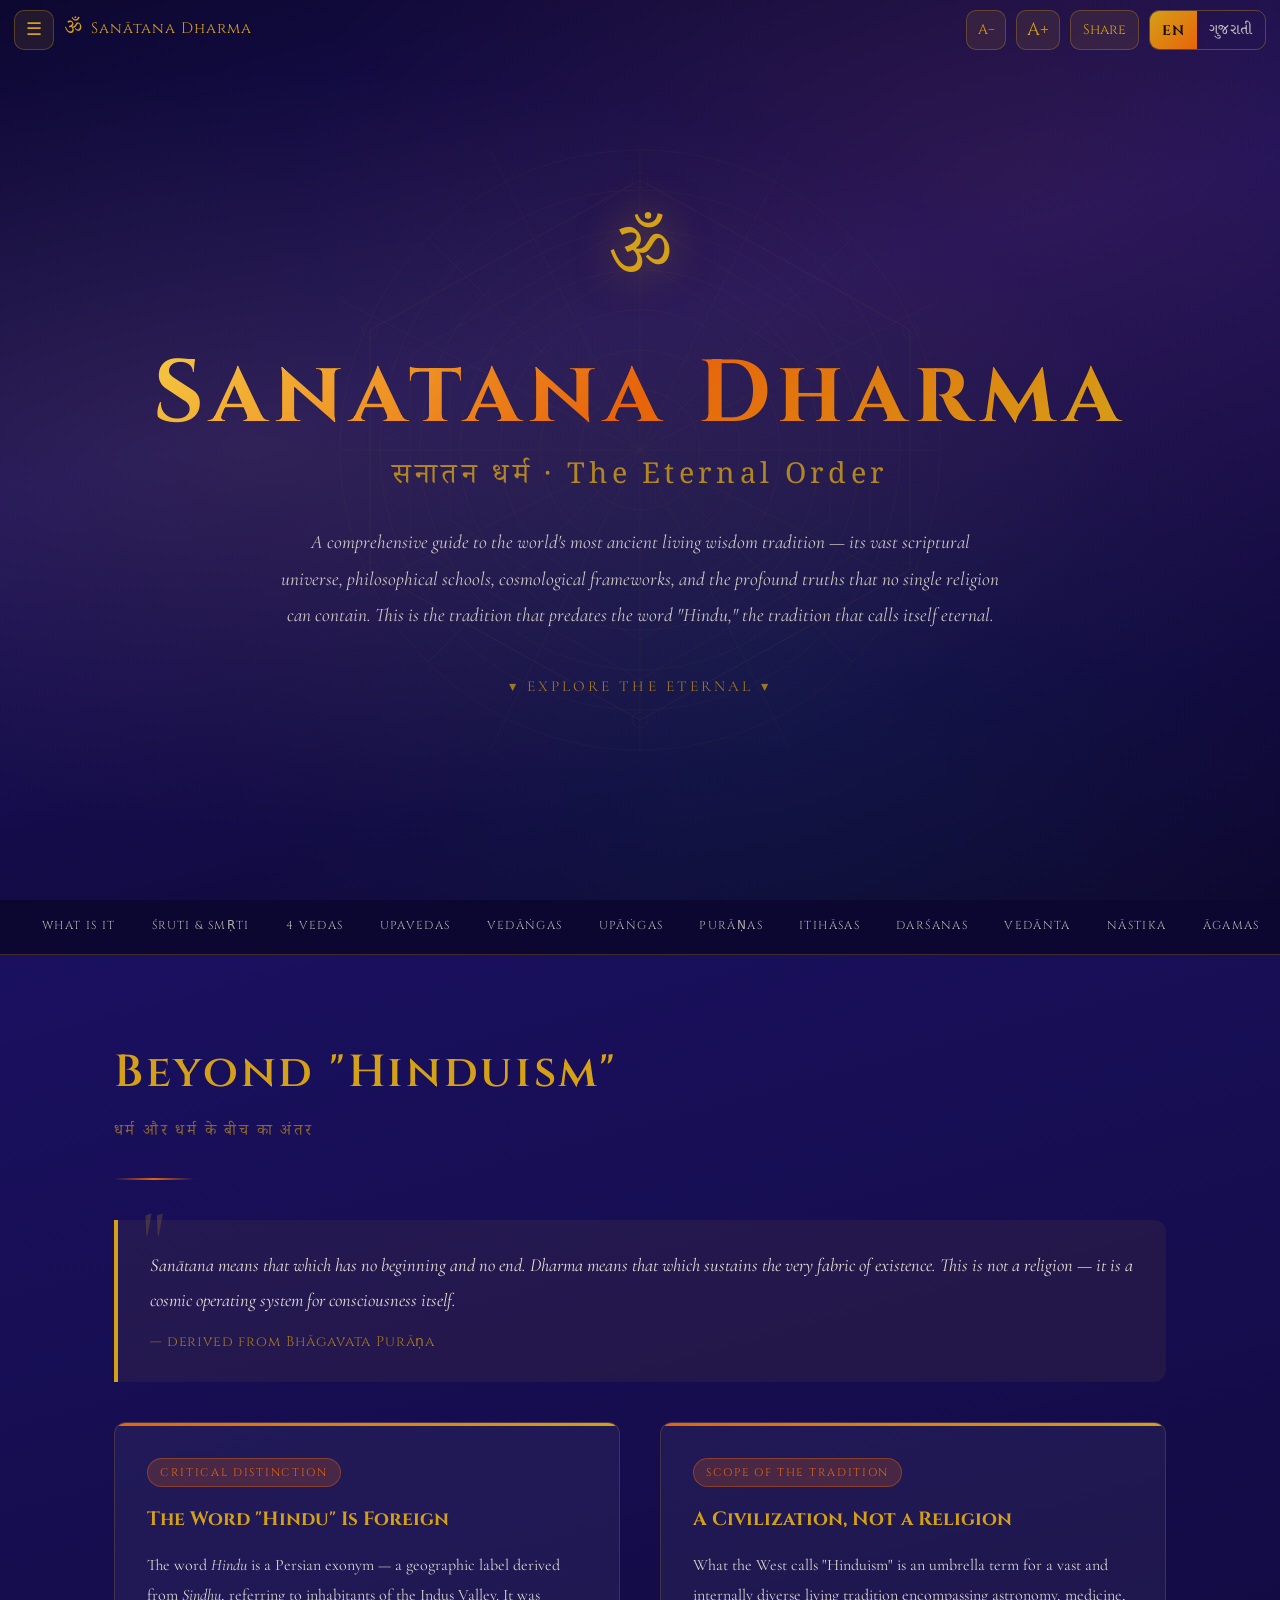
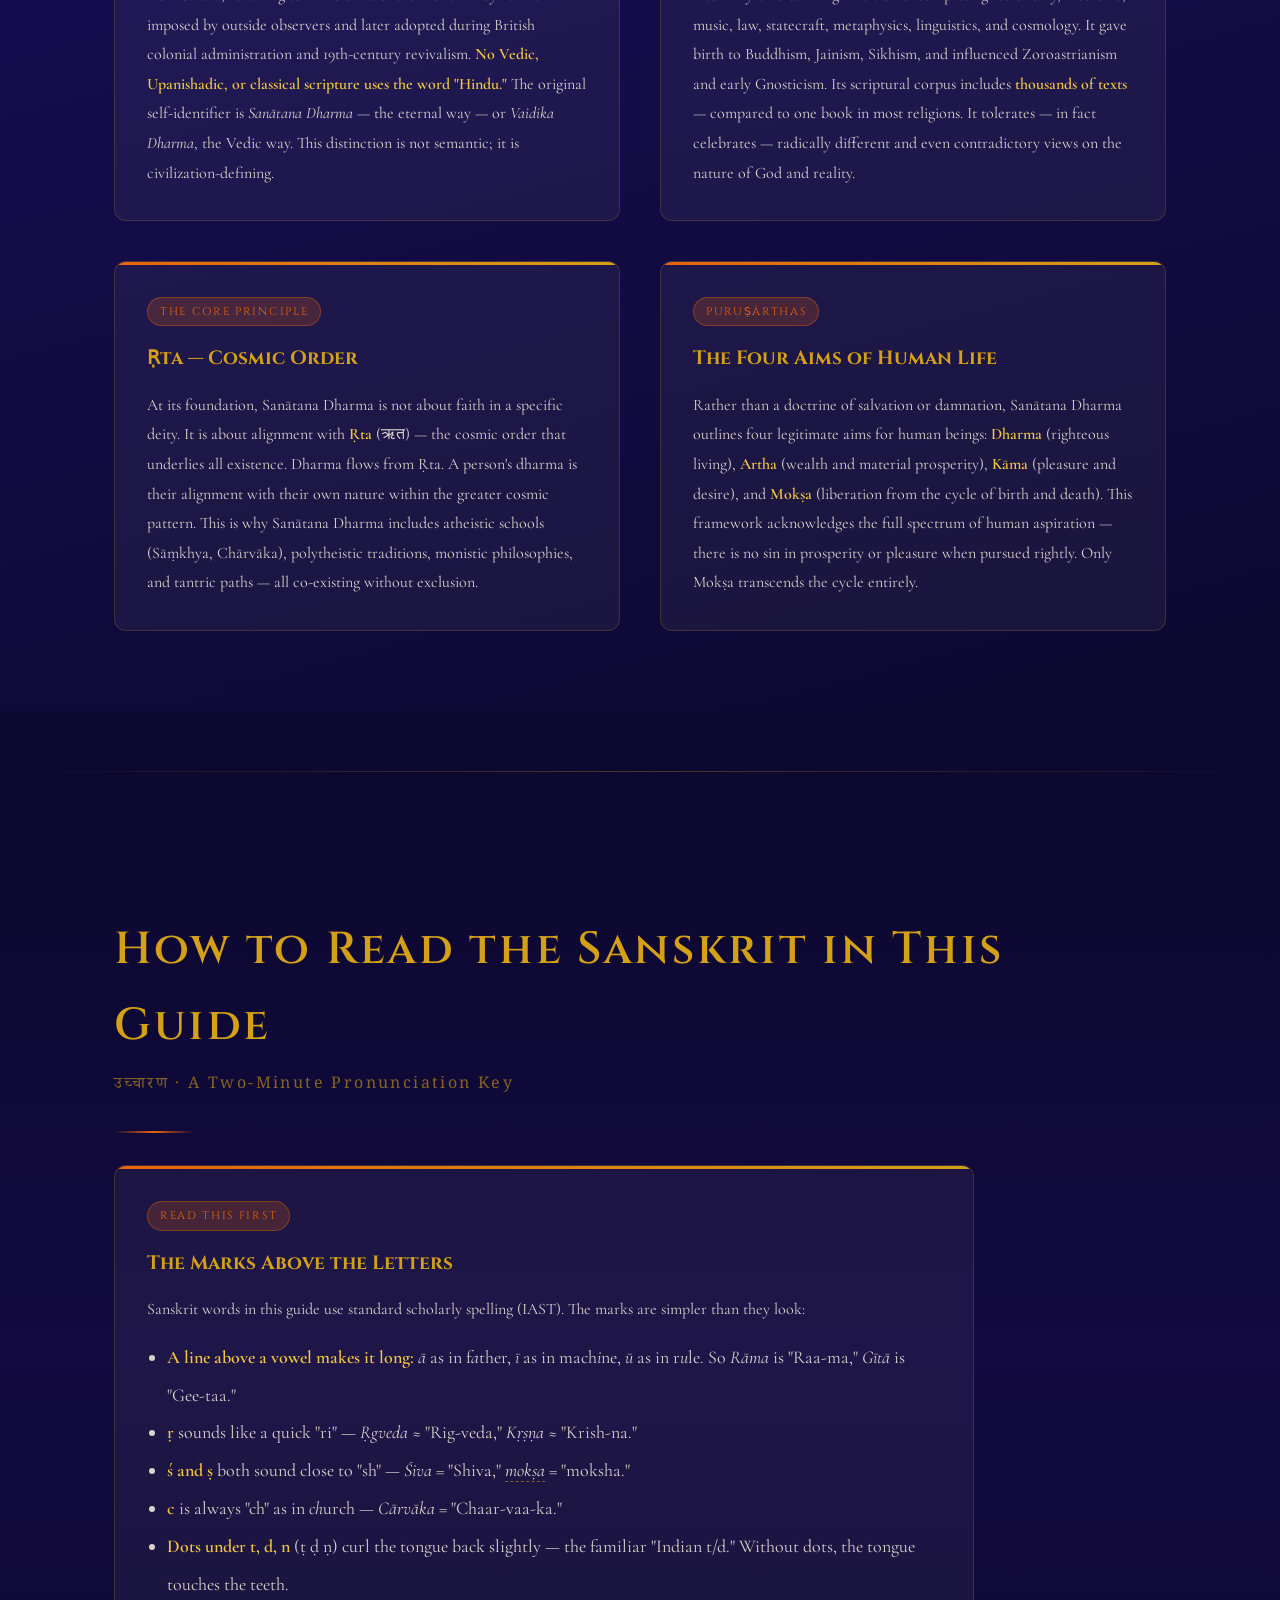
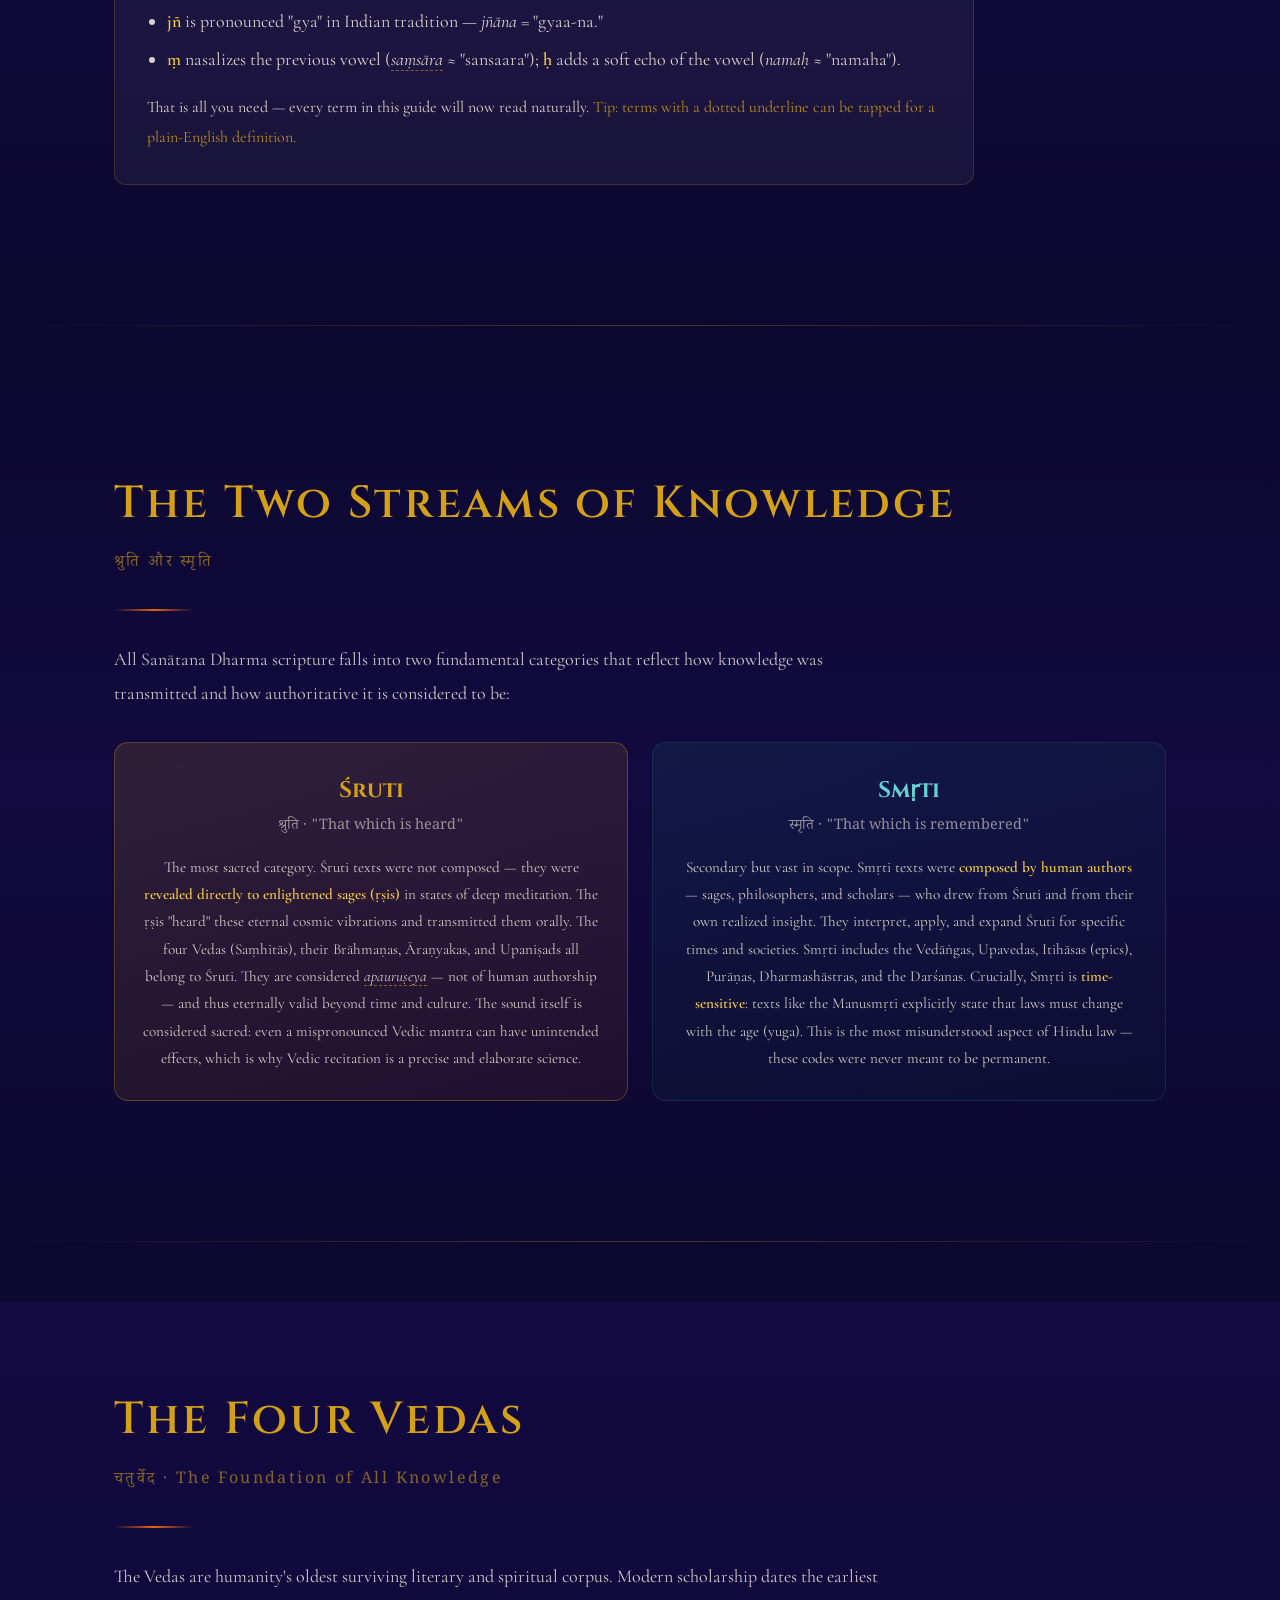
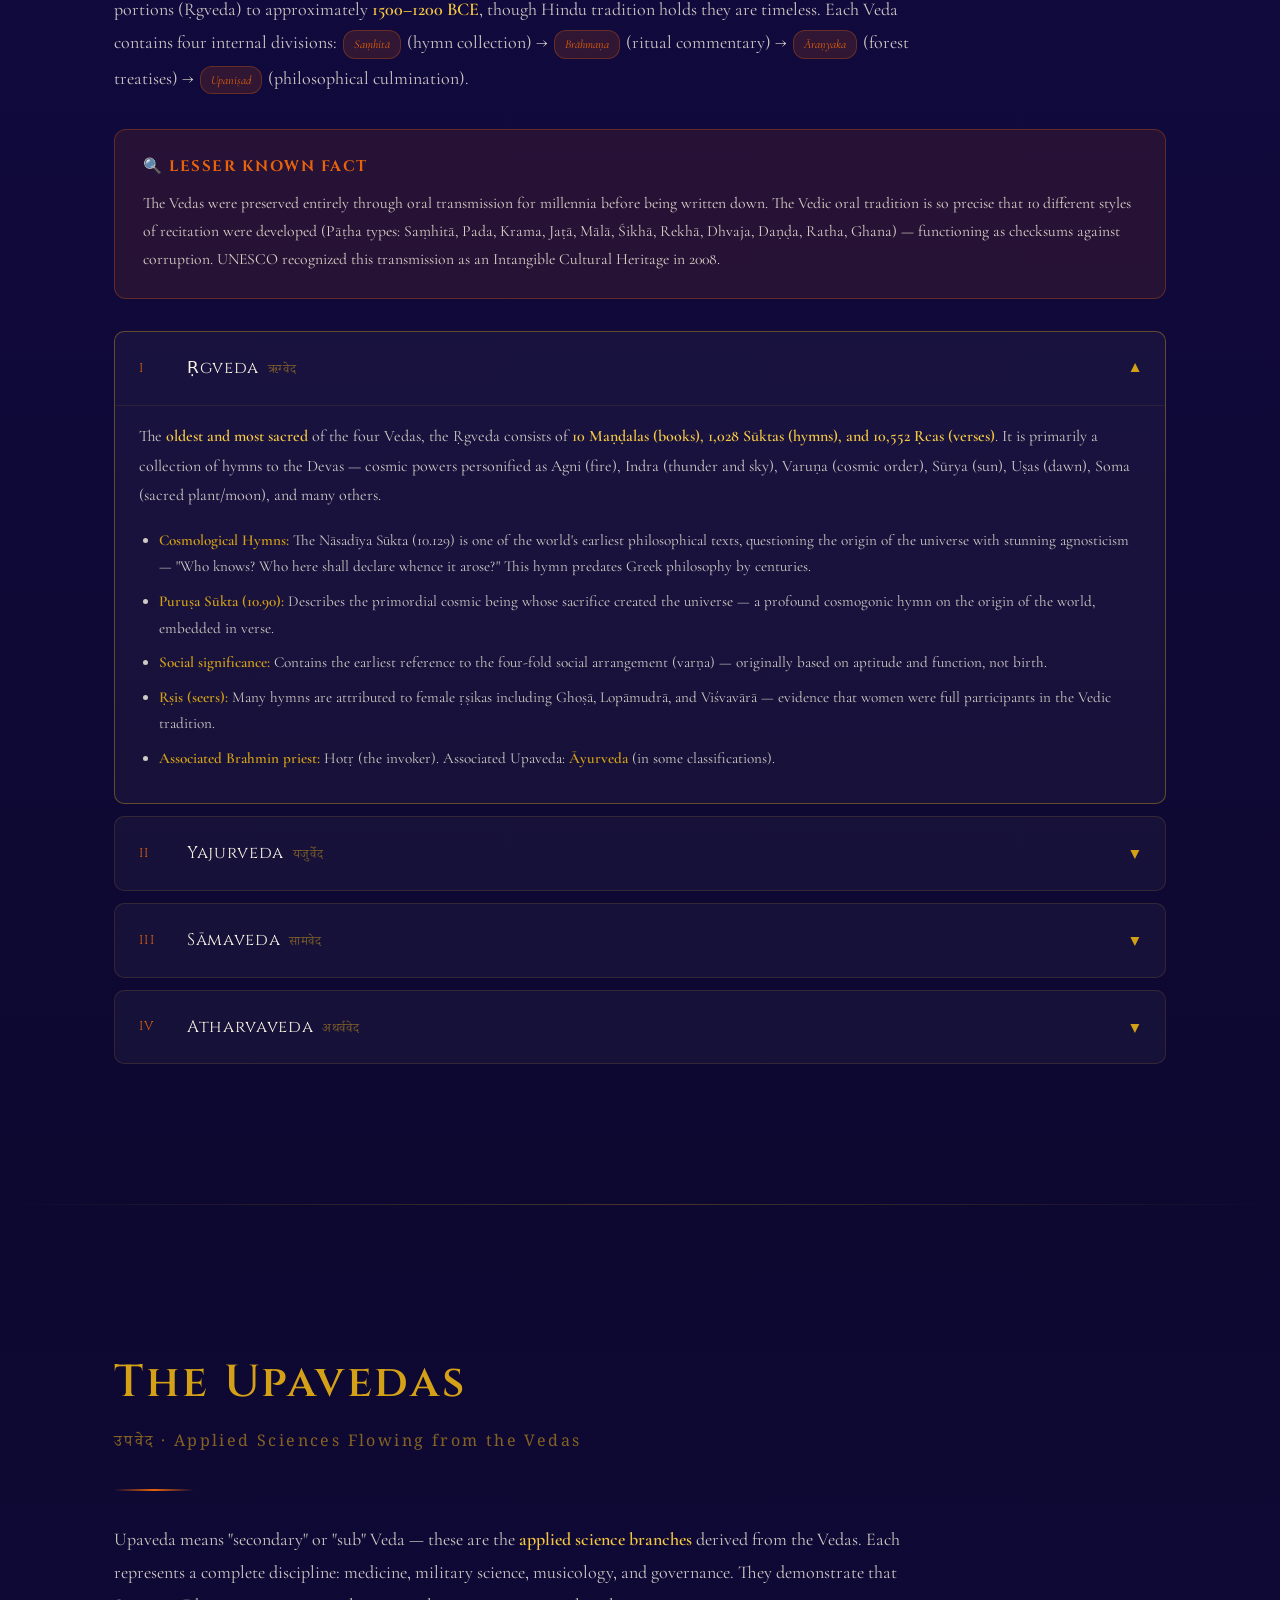
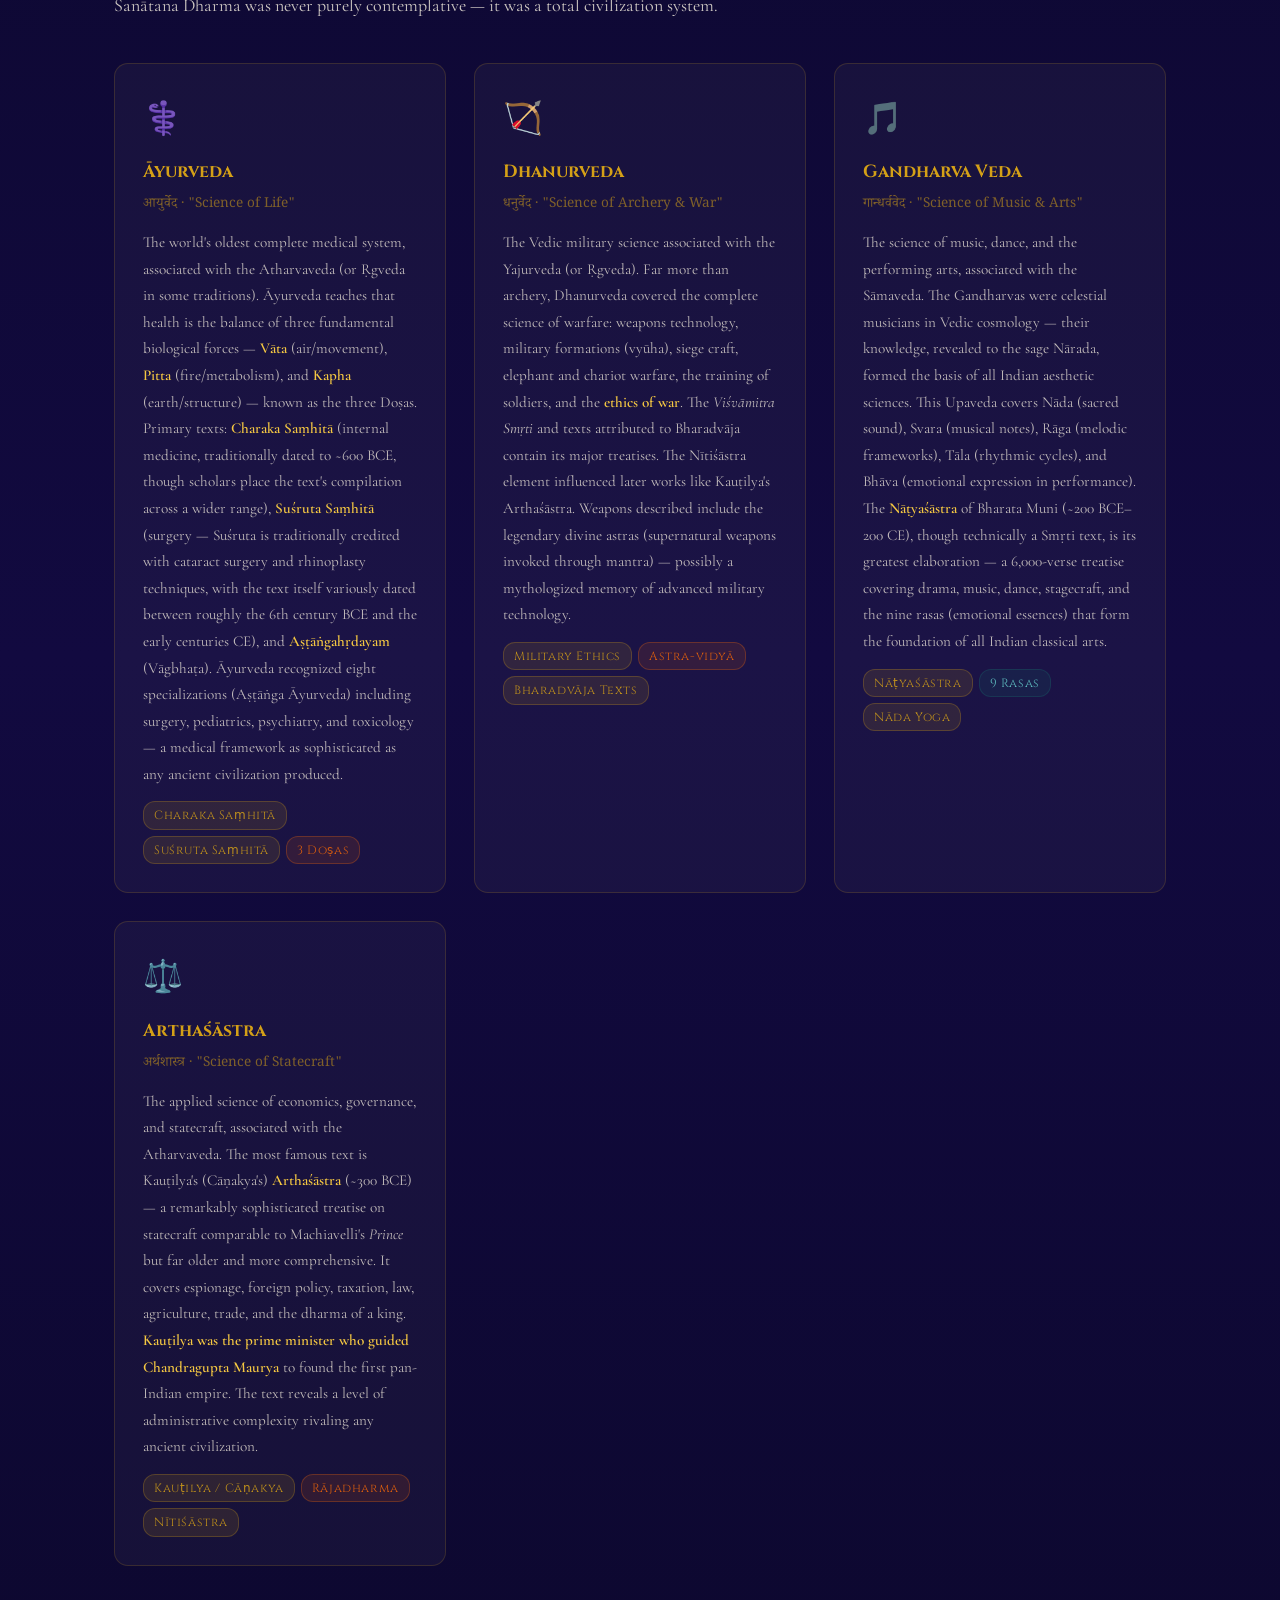
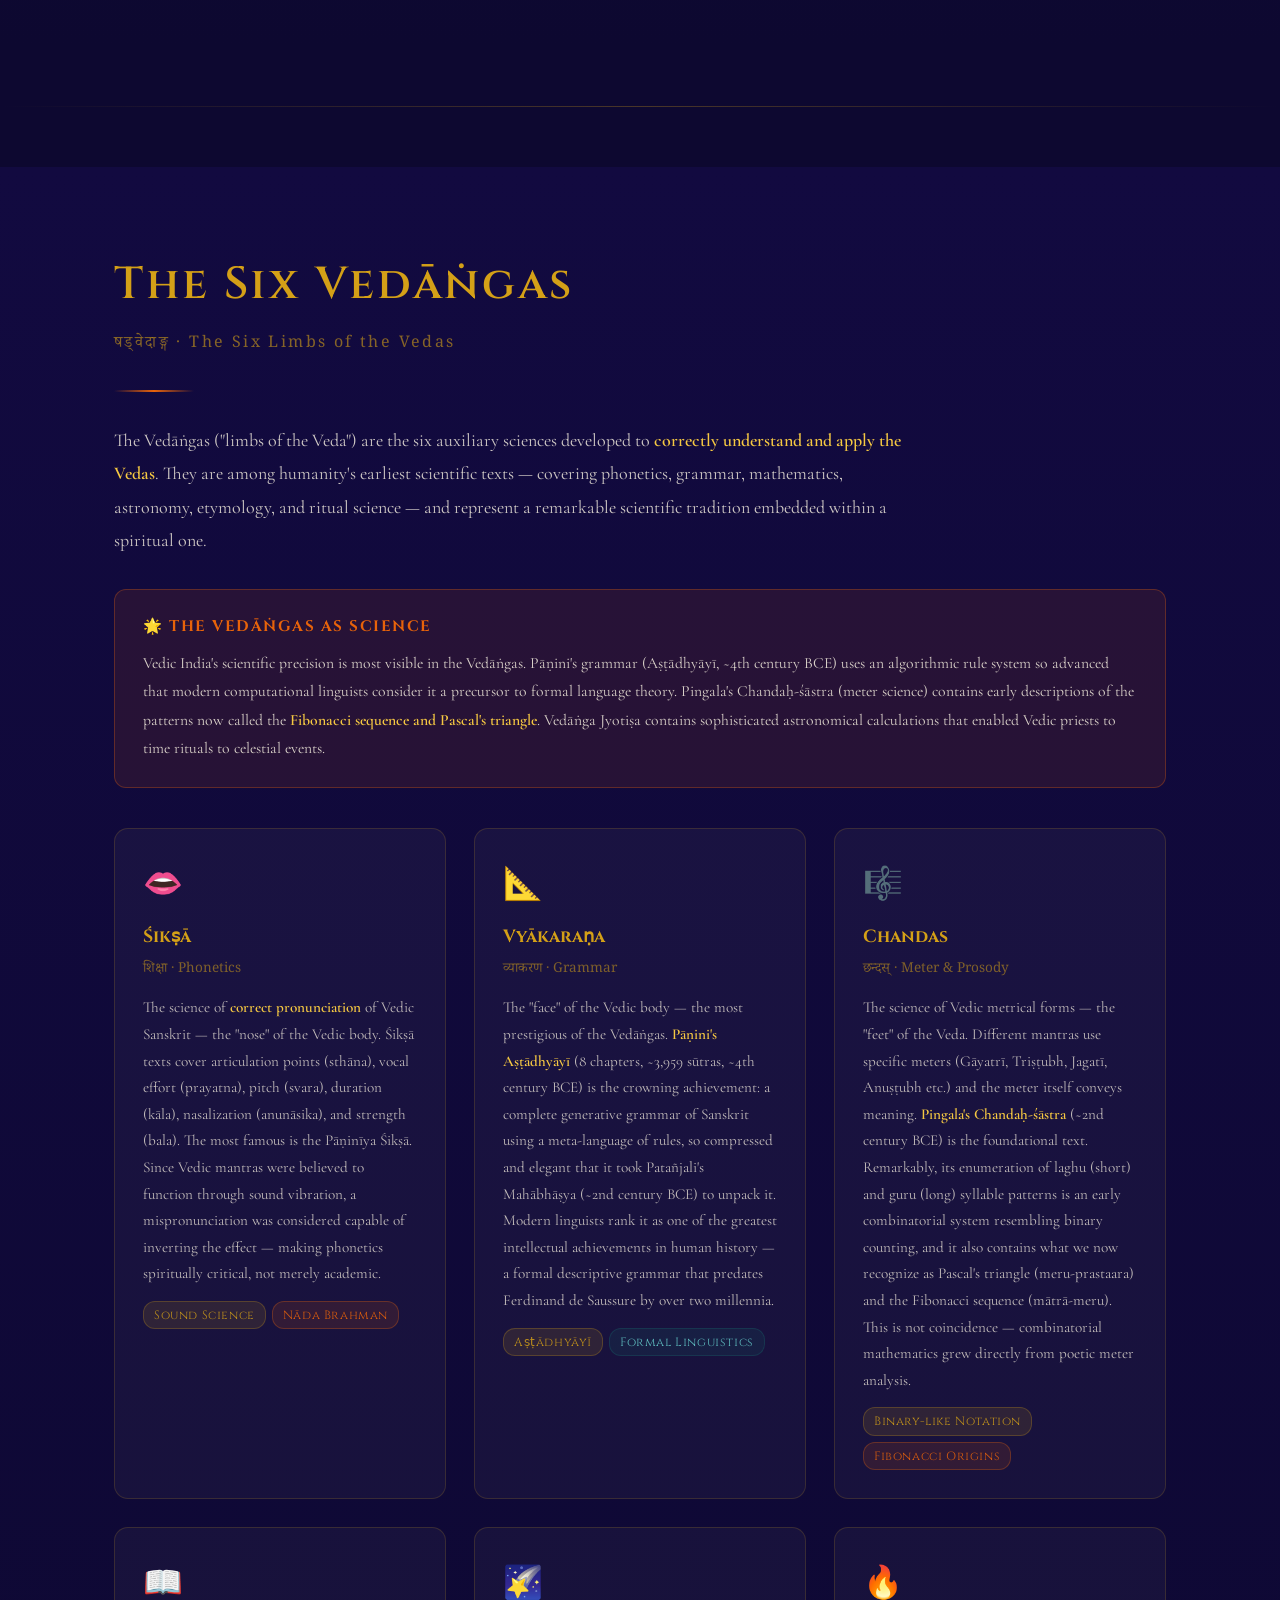
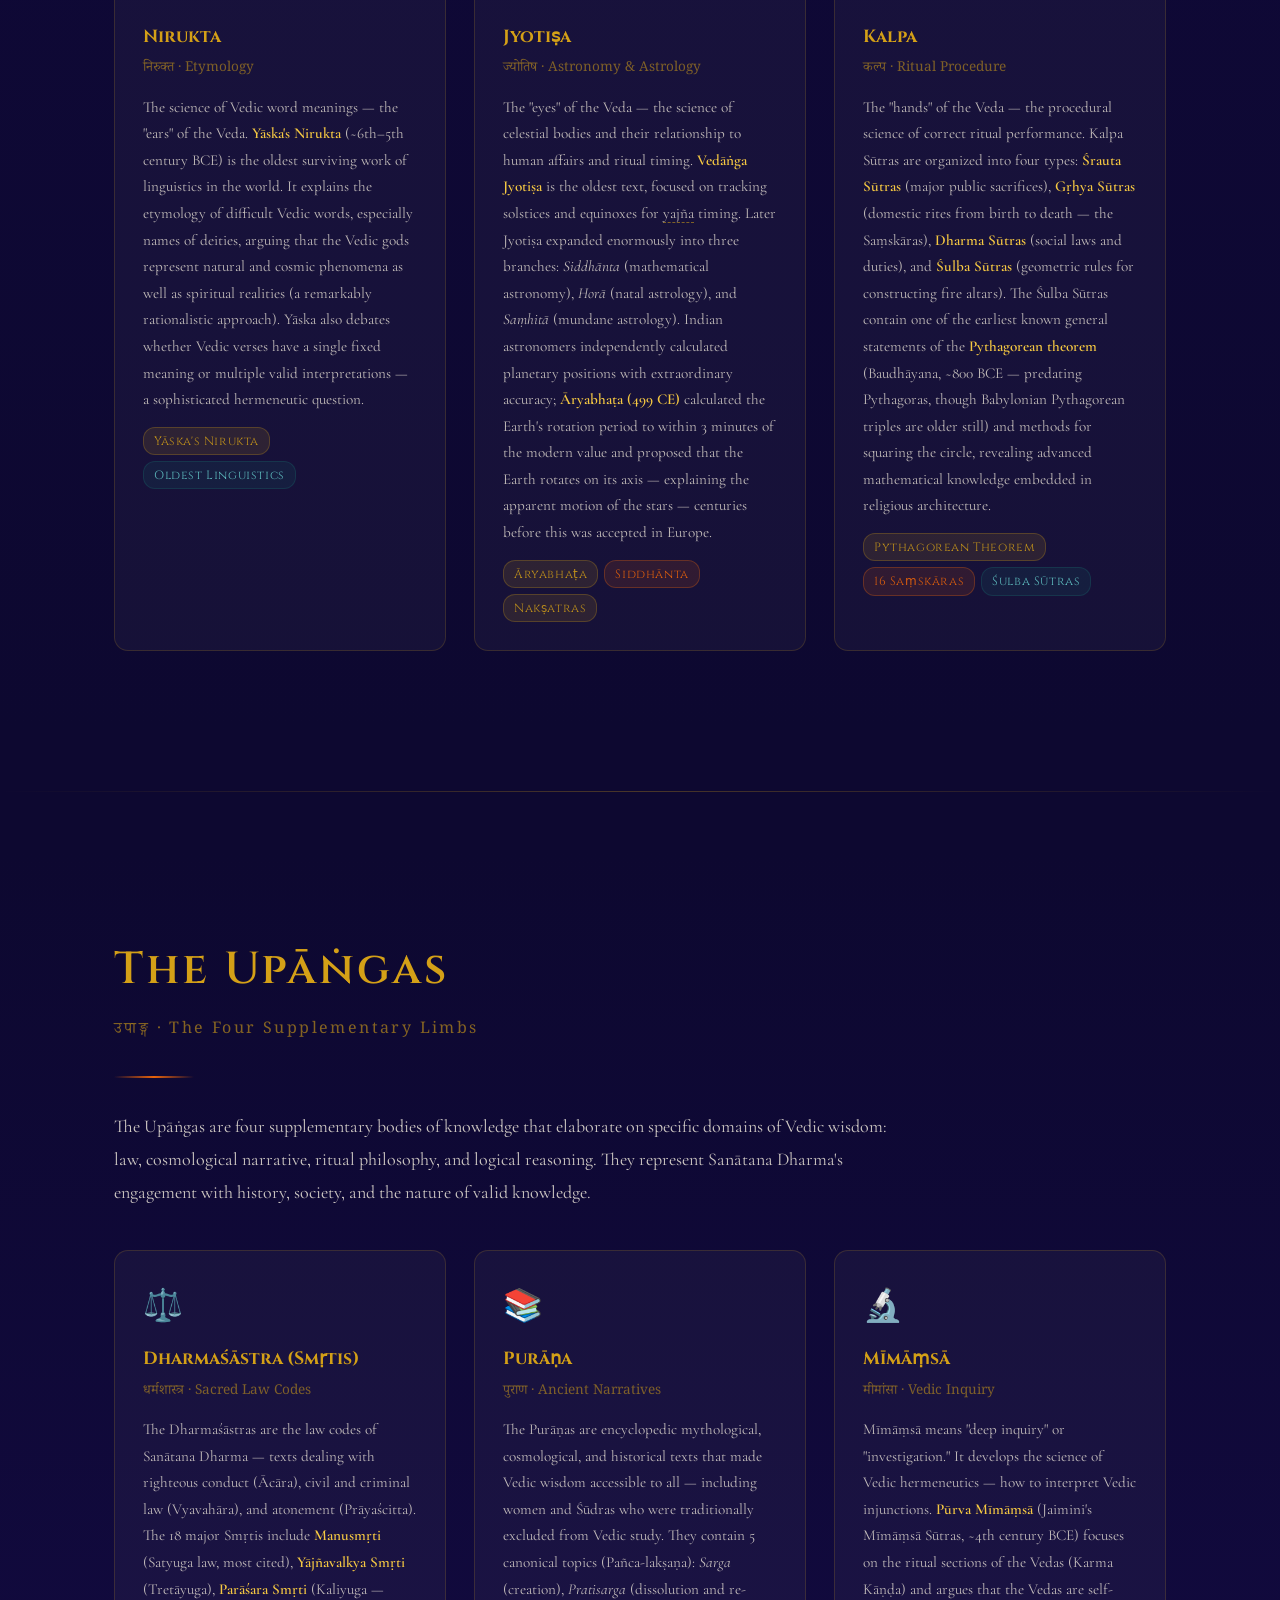
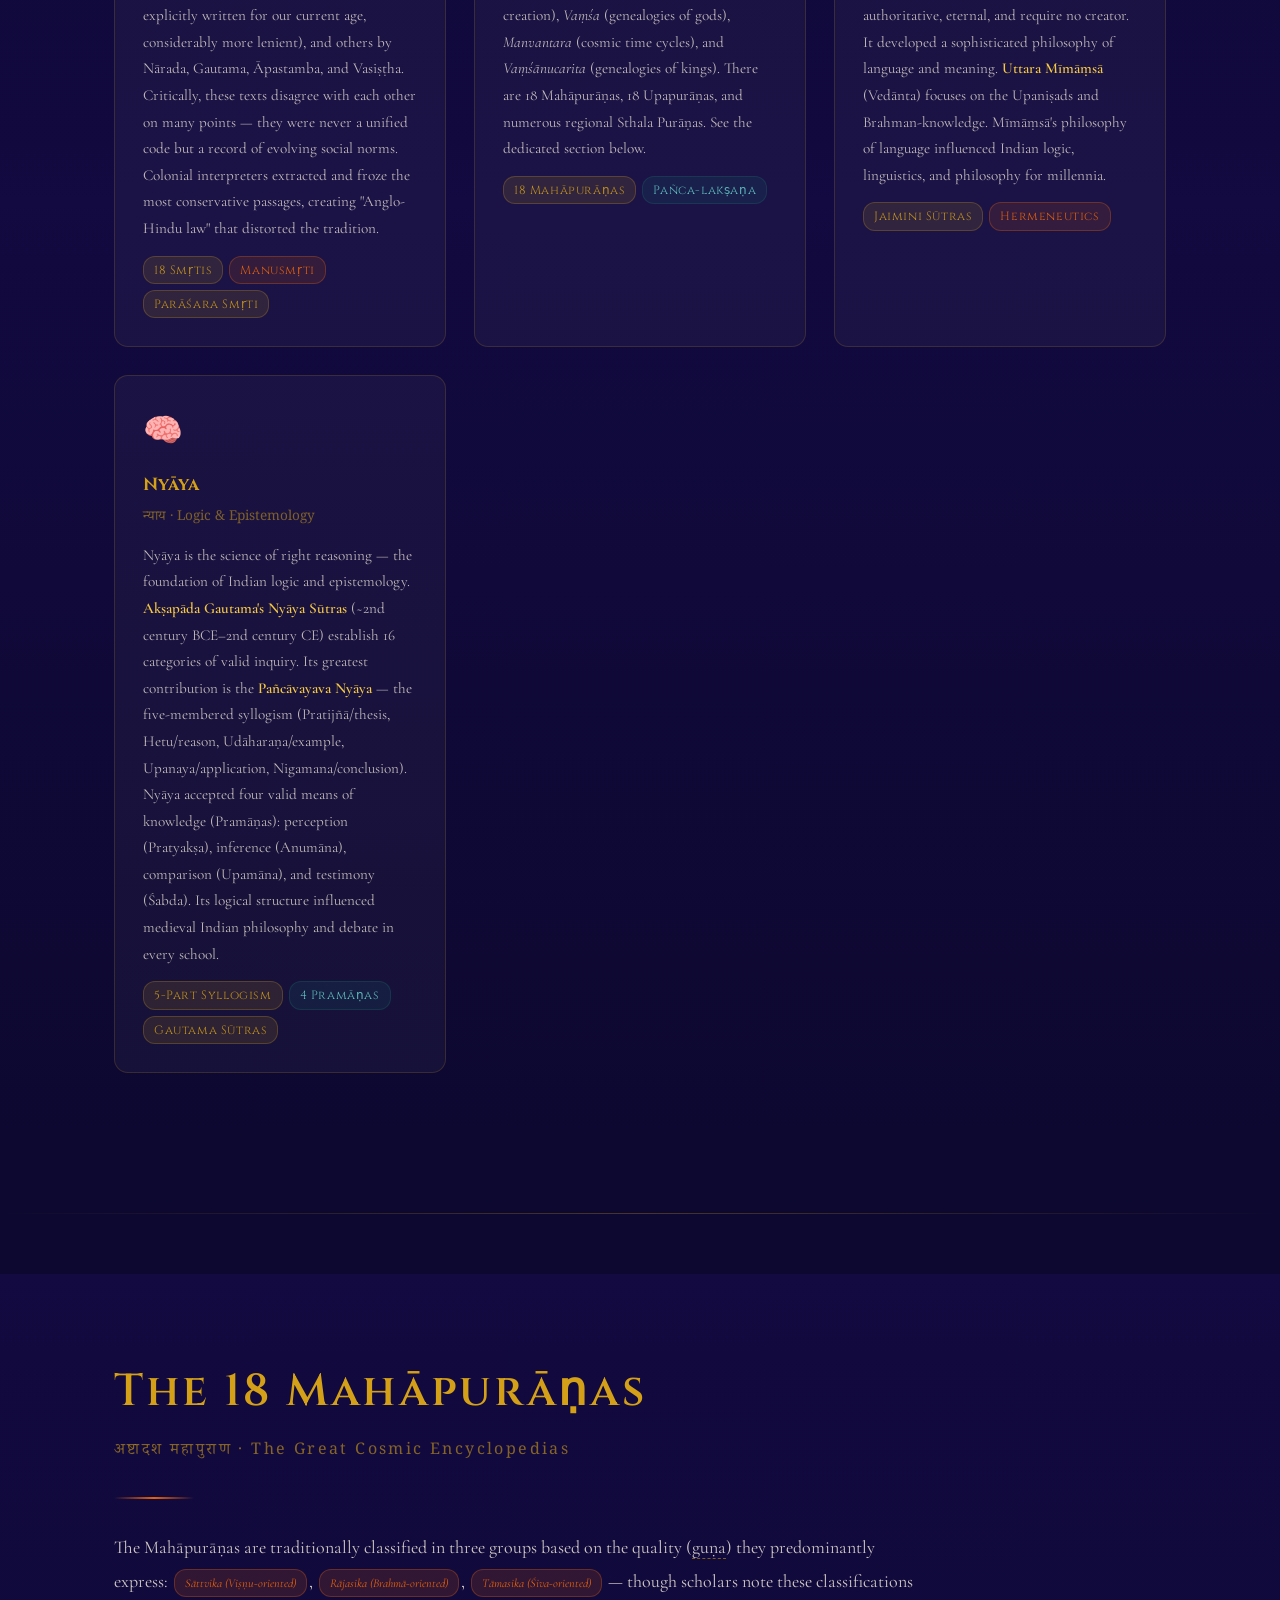
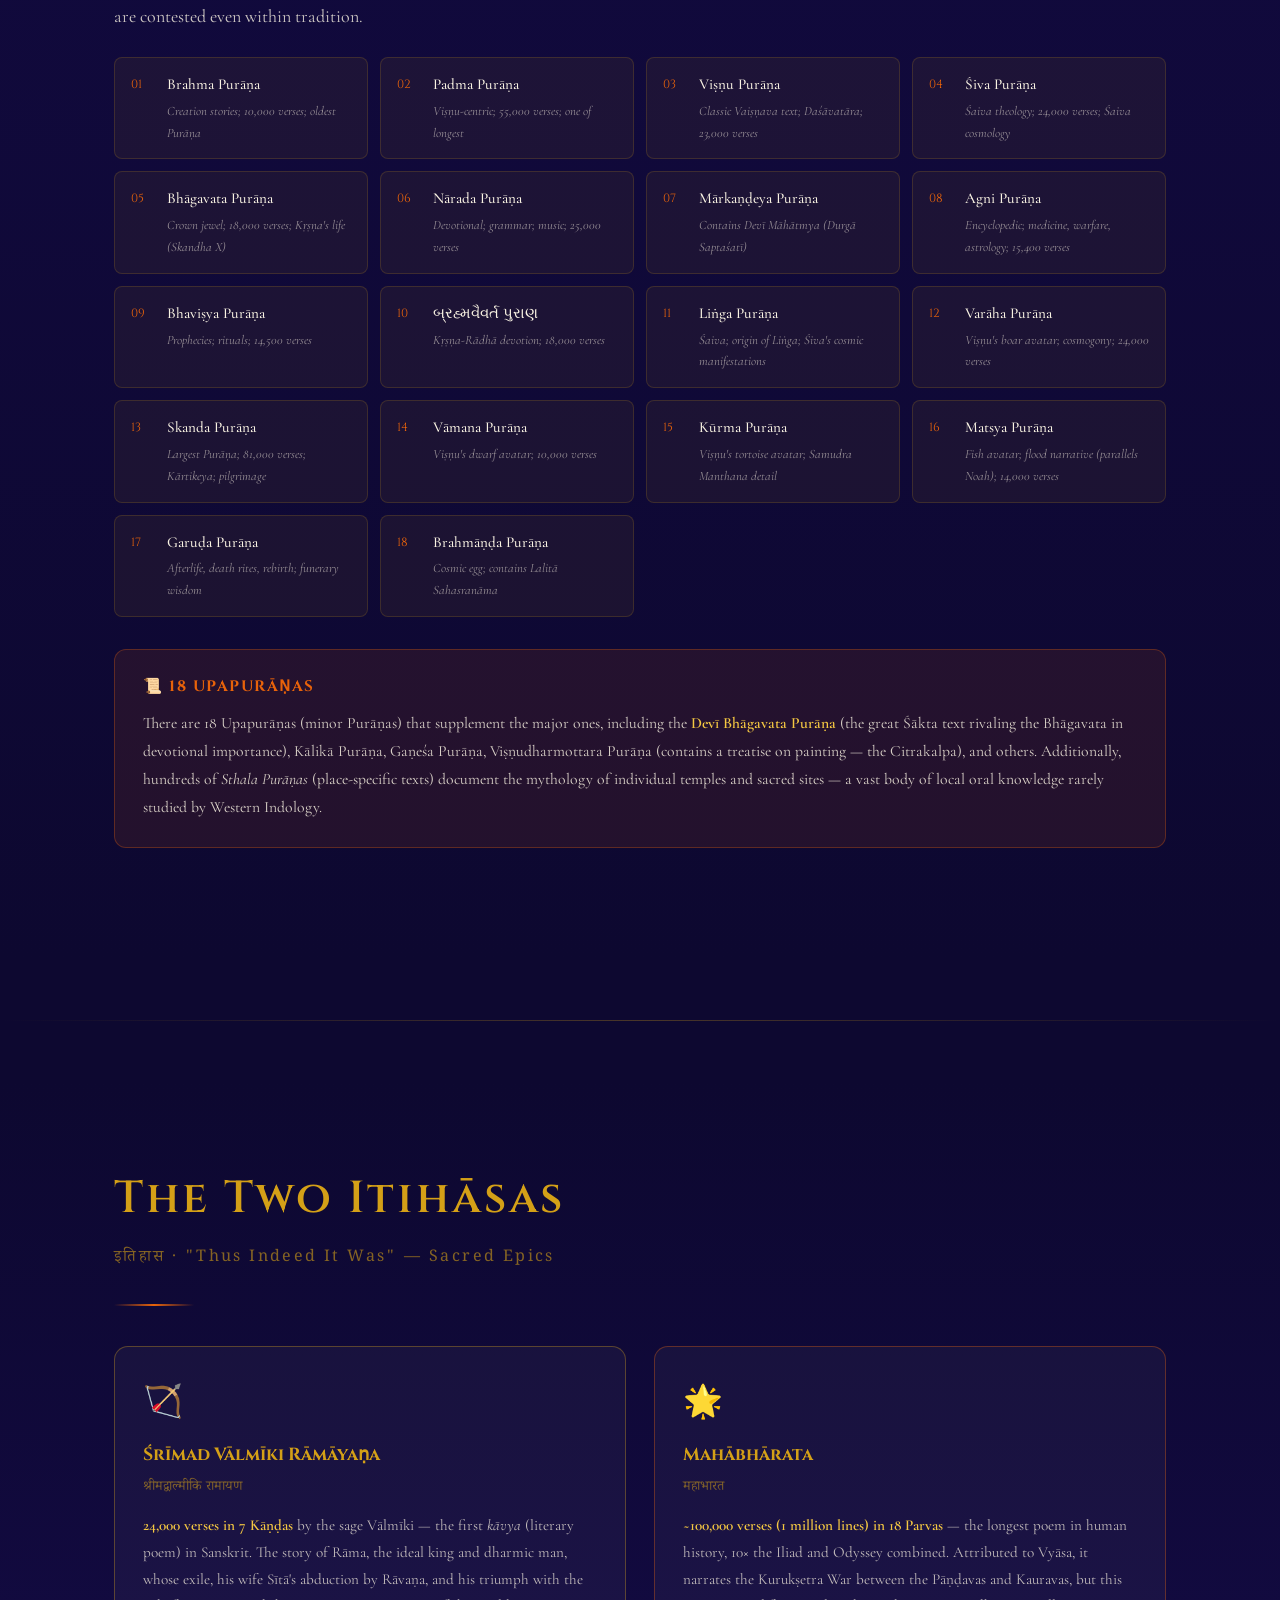
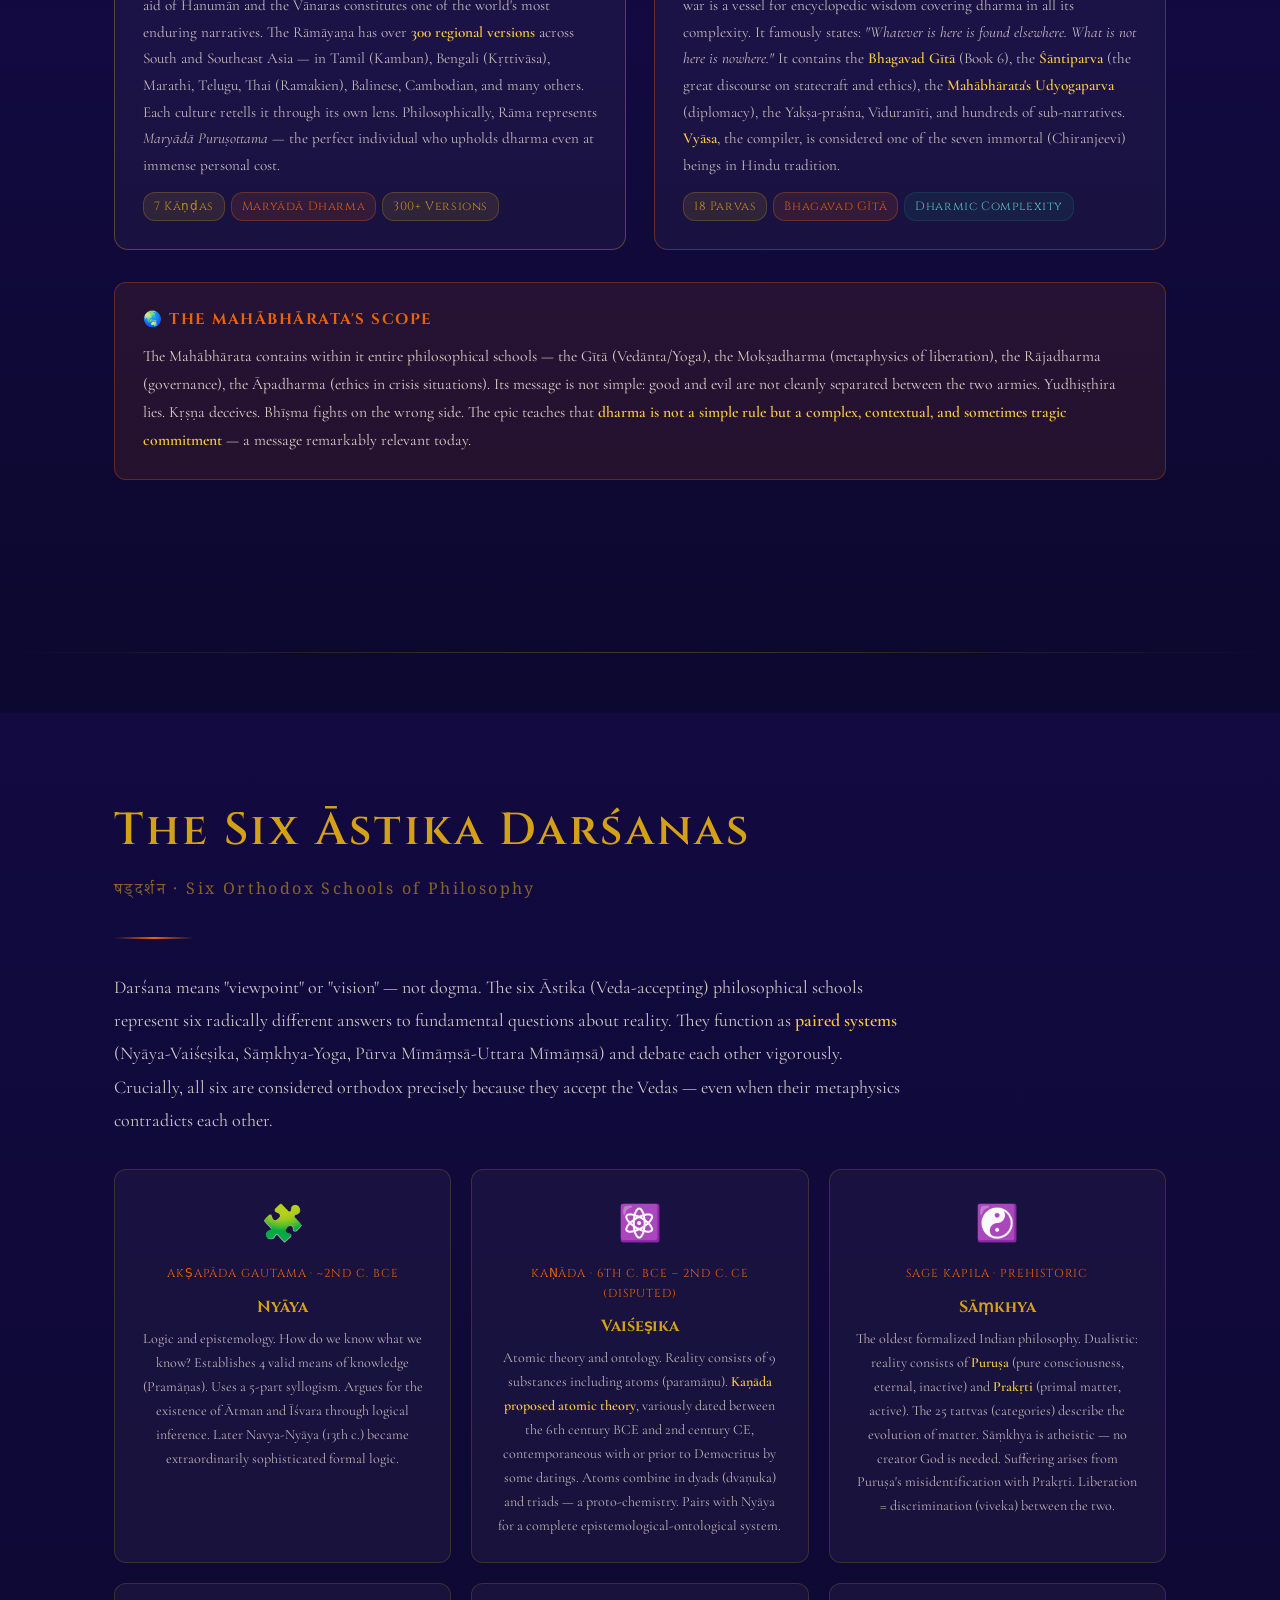
==== commit f62dd6a9: "Replace share icon with text label for clarity Elderly users may not recognize the share glyph; a pl" ====
--- a/index.html
+++ b/index.html
@@ -1195,7 +1195,7 @@
   </a>
   <button class="tb-btn" id="fontDown" aria-label="Smaller text" style="font-size:14px;">A−</button>
   <button class="tb-btn" id="fontUp" aria-label="Larger text">A+</button>
-  <button class="tb-btn" id="shareBtn" aria-label="Share this guide" style="font-size:16px;">⤴</button>
+  <button class="tb-btn" id="shareBtn" aria-label="Share this guide" style="font-size:14px; padding:0 12px; white-space:nowrap;"><span class="L-en">Share</span><span class="L-gu">શેર કરો</span></button>
   <div class="lang-seg" role="group" aria-label="Language">
     <button id="langEn" class="active">EN</button>
     <button id="langGu" class="gu-label">ગુજરાતી</button>
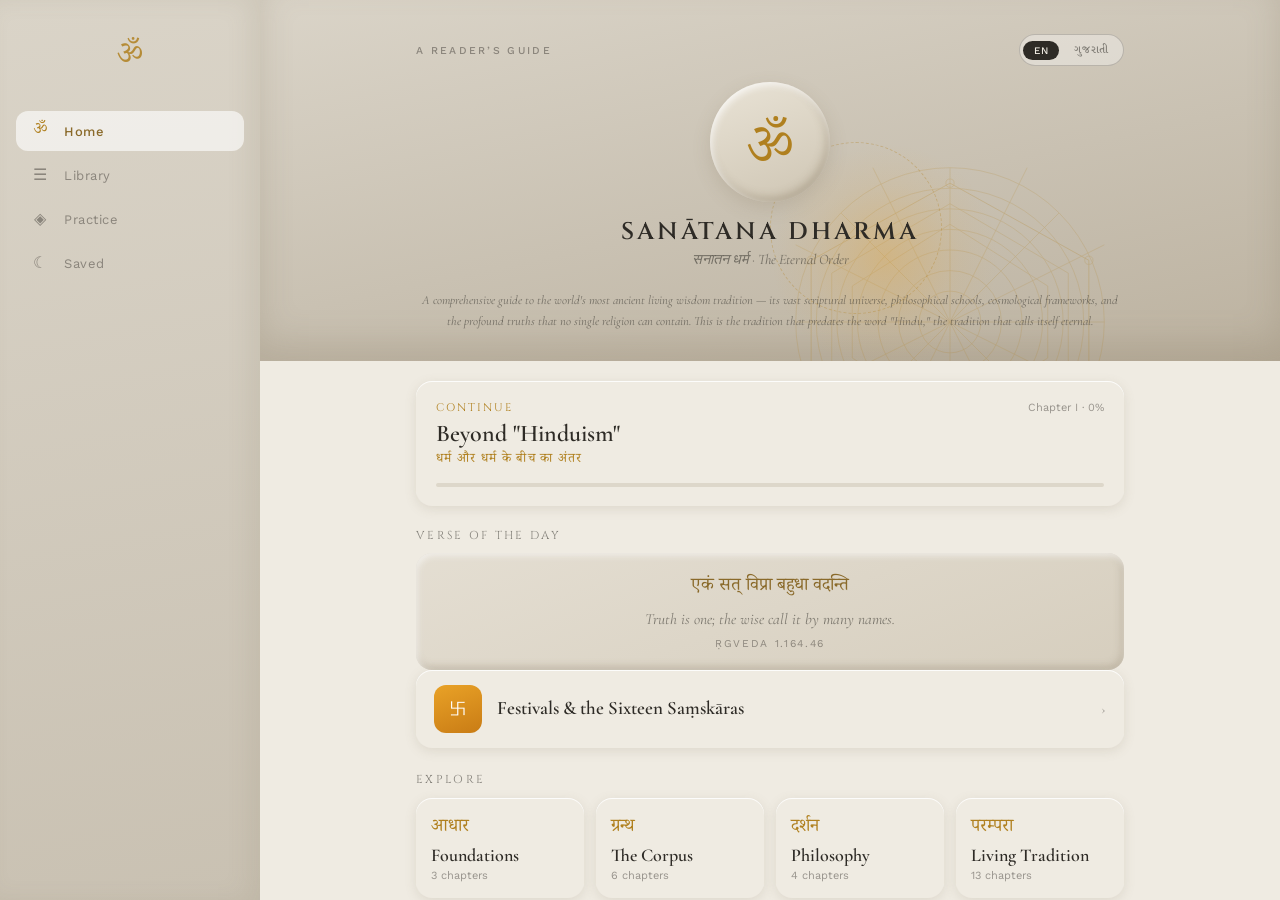
==== commit f46a6f78: "Rebuild as a paged subchapter app in the deploy design language The single 446KB scrolling page beco" ====
--- a/index.html
+++ b/index.html
@@ -1,11 +1,11 @@
 <!DOCTYPE html>
-<html lang="en" data-lang="en">
+<html lang="en">
 <head>
 <meta charset="UTF-8">
 <meta name="viewport" content="width=device-width, initial-scale=1.0, viewport-fit=cover">
 <title>Sanatana Dharma — The Eternal Order</title>
 <meta name="description" content="A bilingual (English · ગુજરાતી) guide to Sanātana Dharma — its scriptures, philosophies, practices and living tradition.">
-<meta name="theme-color" content="#0D0830">
+<meta name="theme-color" content="#D9D3C7">
 <link rel="manifest" href="manifest.webmanifest">
 <link rel="icon" href="icons/icon-192.png" type="image/png">
 <link rel="apple-touch-icon" href="icons/icon-192.png">
@@ -13,4853 +13,18 @@
 <meta name="apple-mobile-web-app-status-bar-style" content="black-translucent">
 <link rel="preconnect" href="https://fonts.googleapis.com">
 <link rel="preconnect" href="https://fonts.gstatic.com" crossorigin>
-<link href="https://fonts.googleapis.com/css2?family=Cormorant+Garamond:ital,wght@0,300;0,400;0,500;0,600;0,700;1,300;1,400;1,600&family=Cinzel:wght@400;600;700&family=Noto+Serif+Devanagari:wght@300;400;600&family=Noto+Serif+Gujarati:wght@300;400;600;700&display=swap" rel="stylesheet">
-<style>
-  :root {
-    --saffron: #E8630A;
-    --deep-saffron: #C4520A;
-    --gold: #D4A017;
-    --gold-light: #F5C842;
-    --cream: #F9F3E3;
-    --parchment: #EDE0C4;
-    --dark-brown: #2C1A0E;
-    --mid-brown: #5C3D1E;
-    --indigo: #1A1060;
-    --deep-indigo: #0D0830;
-    --teal: #1A6B6B;
-    --deep-teal: #0D4545;
-    --rose: #8B2252;
-    --lotus: #D4517A;
-    --forest: #2D5016;
-    --text-body: #3A2010;
-    --text-light: #6B4423;
-    --bg-section: rgba(249,243,227,0.6);
-    --shadow: 0 4px 24px rgba(44,26,14,0.18);
-  }
-
-  * { box-sizing: border-box; margin: 0; padding: 0; }
-
-  html { scroll-behavior: smooth; }
-
-  body {
-    background: var(--deep-indigo);
-    color: var(--cream);
-    font-family: 'Cormorant Garamond', Georgia, serif;
-    font-size: 18px;
-    line-height: 1.7;
-    overflow-x: hidden;
-  }
-
-  /* ── HERO ── */
-  .hero {
-    min-height: 100vh;
-    background:
-      radial-gradient(ellipse at 20% 50%, rgba(212,160,23,0.12) 0%, transparent 60%),
-      radial-gradient(ellipse at 80% 20%, rgba(232,99,10,0.1) 0%, transparent 50%),
-      radial-gradient(ellipse at 60% 80%, rgba(26,107,107,0.1) 0%, transparent 50%),
-      linear-gradient(165deg, #0D0830 0%, #1A1060 40%, #0D0830 100%);
-    display: flex;
-    flex-direction: column;
-    align-items: center;
-    justify-content: center;
-    text-align: center;
-    padding: 60px 24px;
-    position: relative;
-    overflow: hidden;
-  }
-
-  .mandala-bg {
-    position: absolute;
-    top: 50%;
-    left: 50%;
-    transform: translate(-50%, -50%);
-    width: 700px;
-    height: 700px;
-    opacity: 0.06;
-    animation: slowSpin 80s linear infinite;
-  }
-
-  @keyframes slowSpin { from{transform:translate(-50%,-50%) rotate(0deg)} to{transform:translate(-50%,-50%) rotate(360deg)} }
-
-  .om-symbol {
-    font-size: 72px;
-    color: var(--gold);
-    text-shadow: 0 0 40px rgba(212,160,23,0.5);
-    margin-bottom: 24px;
-    animation: glow 4s ease-in-out infinite;
-    font-family: 'Noto Serif Devanagari', serif;
-  }
-
-  @keyframes glow {
-    0%,100%{text-shadow:0 0 40px rgba(212,160,23,0.5)}
-    50%{text-shadow:0 0 80px rgba(212,160,23,0.9),0 0 120px rgba(232,99,10,0.4)}
-  }
-
-  .hero h1 {
-    font-family: 'Cinzel', serif;
-    font-size: clamp(2.8rem, 7vw, 5.5rem);
-    font-weight: 700;
-    letter-spacing: 0.08em;
-    line-height: 1.1;
-    background: linear-gradient(135deg, var(--gold-light), var(--saffron), var(--gold));
-    -webkit-background-clip: text;
-    -webkit-text-fill-color: transparent;
-    background-clip: text;
-    margin-bottom: 12px;
-  }
-
-  .hero-sub {
-    font-family: 'Noto Serif Devanagari', serif;
-    font-size: clamp(1.2rem, 3vw, 1.8rem);
-    color: rgba(212,160,23,0.8);
-    letter-spacing: 0.15em;
-    margin-bottom: 20px;
-  }
-
-  .hero-desc {
-    max-width: 720px;
-    font-size: clamp(1rem, 2vw, 1.2rem);
-    color: rgba(249,243,227,0.8);
-    font-style: italic;
-    line-height: 1.9;
-    margin-bottom: 40px;
-  }
-
-  .scroll-hint {
-    color: var(--gold);
-    font-size: 0.95rem;
-    letter-spacing: 0.2em;
-    text-transform: uppercase;
-    opacity: 0.7;
-    animation: bounce 2s ease-in-out infinite;
-  }
-
-  @keyframes bounce { 0%,100%{transform:translateY(0)} 50%{transform:translateY(8px)} }
-
-  /* ── NAV ── */
-  nav {
-    position: sticky;
-    top: 0;
-    z-index: 100;
-    background: rgba(13,8,48,0.96);
-    backdrop-filter: blur(12px);
-    border-bottom: 1px solid rgba(212,160,23,0.25);
-    padding: 0 24px;
-    display: flex;
-    gap: 0;
-    overflow-x: auto;
-    scrollbar-width: none;
-  }
-
-  nav::-webkit-scrollbar { display: none; }
-
-  nav a {
-    color: rgba(249,243,227,0.7);
-    text-decoration: none;
-    font-family: 'Cinzel', serif;
-    font-size: 0.72rem;
-    letter-spacing: 0.12em;
-    text-transform: uppercase;
-    padding: 16px 18px;
-    white-space: nowrap;
-    border-bottom: 2px solid transparent;
-    transition: all 0.3s ease;
-  }
-
-  nav a:hover {
-    color: var(--gold);
-    border-bottom-color: var(--gold);
-  }
-
-  /* ── SECTIONS ── */
-  .section {
-    padding: 80px 24px;
-    max-width: 1100px;
-    margin: 0 auto;
-  }
-
-  .section-title {
-    font-family: 'Cinzel', serif;
-    font-size: clamp(1.8rem, 4vw, 2.8rem);
-    font-weight: 600;
-    color: var(--gold);
-    margin-bottom: 8px;
-    letter-spacing: 0.06em;
-  }
-
-  .section-title-deva {
-    font-family: 'Noto Serif Devanagari', serif;
-    font-size: 1rem;
-    color: rgba(212,160,23,0.6);
-    letter-spacing: 0.15em;
-    margin-bottom: 32px;
-    display: block;
-  }
-
-  .divider {
-    width: 80px;
-    height: 2px;
-    background: linear-gradient(90deg, transparent, var(--saffron), transparent);
-    margin: 16px 0 32px;
-  }
-
-  .full-divider {
-    width: 100%;
-    height: 1px;
-    background: linear-gradient(90deg, transparent, rgba(212,160,23,0.3), transparent);
-    margin: 60px 0;
-  }
-
-  /* ── INTRO SECTION ── */
-  .intro-section {
-    background: linear-gradient(165deg, #1A1060 0%, #0D0830 100%);
-    padding: 80px 24px;
-  }
-
-  .intro-grid {
-    max-width: 1100px;
-    margin: 0 auto;
-    display: grid;
-    grid-template-columns: 1fr 1fr;
-    gap: 40px;
-    align-items: start;
-  }
-
-  @media(max-width:768px){.intro-grid{grid-template-columns:1fr}}
-
-  .intro-card {
-    background: rgba(249,243,227,0.05);
-    border: 1px solid rgba(212,160,23,0.2);
-    border-radius: 12px;
-    padding: 32px;
-    position: relative;
-    overflow: hidden;
-  }
-
-  .intro-card::before {
-    content: '';
-    position: absolute;
-    top: 0; left: 0; right: 0;
-    height: 3px;
-    background: linear-gradient(90deg, var(--saffron), var(--gold));
-  }
-
-  .intro-card h3 {
-    font-family: 'Cinzel', serif;
-    font-size: 1.2rem;
-    color: var(--gold);
-    margin-bottom: 16px;
-  }
-
-  .intro-card p {
-    color: rgba(249,243,227,0.85);
-    font-size: 1rem;
-    line-height: 1.85;
-  }
-
-  .badge {
-    display: inline-block;
-    background: rgba(232,99,10,0.2);
-    border: 1px solid rgba(232,99,10,0.4);
-    color: var(--saffron);
-    font-family: 'Cinzel', serif;
-    font-size: 0.7rem;
-    letter-spacing: 0.15em;
-    text-transform: uppercase;
-    padding: 4px 12px;
-    border-radius: 20px;
-    margin-bottom: 16px;
-  }
-
-  /* ── SCRIPTURE TREE ── */
-  .tree-section {
-    background: linear-gradient(180deg, #0D0830 0%, #120A40 50%, #0D0830 100%);
-    padding: 80px 24px;
-  }
-
-  .tree-container {
-    max-width: 1100px;
-    margin: 0 auto;
-  }
-
-  /* ── CATEGORY CARDS ── */
-  .category-grid {
-    display: grid;
-    grid-template-columns: repeat(auto-fit, minmax(300px, 1fr));
-    gap: 28px;
-    margin-top: 40px;
-  }
-
-  .cat-card {
-    background: rgba(249,243,227,0.04);
-    border: 1px solid rgba(212,160,23,0.18);
-    border-radius: 14px;
-    padding: 28px;
-    transition: all 0.35s ease;
-    cursor: pointer;
-    position: relative;
-    overflow: hidden;
-  }
-
-  .cat-card::after {
-    content: '';
-    position: absolute;
-    bottom: 0; left: 0; right: 0;
-    height: 0;
-    background: linear-gradient(180deg, transparent, rgba(212,160,23,0.05));
-    transition: height 0.35s ease;
-  }
-
-  .cat-card:hover {
-    transform: translateY(-4px);
-    border-color: rgba(212,160,23,0.45);
-    box-shadow: 0 12px 40px rgba(212,160,23,0.12);
-  }
-
-  .cat-card:hover::after { height: 100%; }
-
-  .cat-icon {
-    font-size: 2rem;
-    margin-bottom: 12px;
-  }
-
-  .cat-card h4 {
-    font-family: 'Cinzel', serif;
-    font-size: 1.1rem;
-    color: var(--gold);
-    margin-bottom: 6px;
-  }
-
-  .cat-card .deva {
-    font-family: 'Noto Serif Devanagari', serif;
-    font-size: 0.85rem;
-    color: rgba(212,160,23,0.55);
-    margin-bottom: 12px;
-    display: block;
-  }
-
-  .cat-card p {
-    font-size: 0.95rem;
-    color: rgba(249,243,227,0.75);
-    line-height: 1.75;
-  }
-
-  .tag-list {
-    display: flex;
-    flex-wrap: wrap;
-    gap: 6px;
-    margin-top: 14px;
-  }
-
-  .tag {
-    background: rgba(212,160,23,0.12);
-    border: 1px solid rgba(212,160,23,0.25);
-    color: rgba(212,160,23,0.85);
-    font-size: 0.75rem;
-    padding: 3px 10px;
-    border-radius: 12px;
-    font-family: 'Cinzel', serif;
-    letter-spacing: 0.05em;
-  }
-
-  .tag.saffron { background: rgba(232,99,10,0.12); border-color: rgba(232,99,10,0.3); color: rgba(232,99,10,0.9); }
-  .tag.teal { background: rgba(26,107,107,0.15); border-color: rgba(26,107,107,0.3); color: rgba(100,200,200,0.9); }
-  .tag.rose { background: rgba(139,34,82,0.15); border-color: rgba(212,81,122,0.3); color: rgba(212,81,122,0.9); }
-  .tag.green { background: rgba(45,80,22,0.2); border-color: rgba(90,150,50,0.3); color: rgba(130,200,80,0.9); }
-
-  /* ── ACCORDION ── */
-  .accordion {
-    margin-top: 32px;
-    display: flex;
-    flex-direction: column;
-    gap: 12px;
-  }
-
-  .acc-item {
-    background: rgba(249,243,227,0.04);
-    border: 1px solid rgba(212,160,23,0.15);
-    border-radius: 10px;
-    overflow: hidden;
-    transition: border-color 0.3s;
-  }
-
-  .acc-item.open { border-color: rgba(212,160,23,0.4); }
-
-  .acc-header {
-    padding: 20px 24px;
-    cursor: pointer;
-    display: flex;
-    align-items: center;
-    justify-content: space-between;
-    gap: 16px;
-    user-select: none;
-  }
-
-  .acc-title-wrap { display: flex; align-items: center; gap: 16px; }
-
-  .acc-num {
-    font-family: 'Cinzel', serif;
-    font-size: 0.8rem;
-    color: var(--saffron);
-    letter-spacing: 0.1em;
-    min-width: 32px;
-  }
-
-  .acc-title {
-    font-family: 'Cinzel', serif;
-    font-size: 1.05rem;
-    color: var(--cream);
-    letter-spacing: 0.04em;
-  }
-
-  .acc-deva {
-    font-family: 'Noto Serif Devanagari', serif;
-    font-size: 0.8rem;
-    color: rgba(212,160,23,0.5);
-    margin-left: 4px;
-  }
-
-  .acc-arrow {
-    color: var(--gold);
-    font-size: 1.2rem;
-    transition: transform 0.3s ease;
-    flex-shrink: 0;
-  }
-
-  .acc-item.open .acc-arrow { transform: rotate(180deg); }
-
-  .acc-body {
-    display: none;
-    padding: 0 24px 24px;
-    border-top: 1px solid rgba(212,160,23,0.1);
-  }
-
-  .acc-item.open .acc-body { display: block; }
-
-  .acc-body p {
-    color: rgba(249,243,227,0.82);
-    font-size: 1rem;
-    line-height: 1.85;
-    margin-top: 16px;
-  }
-
-  .acc-body ul {
-    margin: 16px 0 0 20px;
-    color: rgba(249,243,227,0.82);
-  }
-
-  .acc-body ul li {
-    margin-bottom: 8px;
-    font-size: 0.95rem;
-    line-height: 1.75;
-  }
-
-  .acc-body ul li strong {
-    color: var(--gold);
-    font-weight: 600;
-  }
-
-  /* ── PURANA TABLE ── */
-  .purana-grid {
-    display: grid;
-    grid-template-columns: repeat(auto-fit, minmax(240px, 1fr));
-    gap: 12px;
-    margin-top: 16px;
-  }
-
-  .purana-item {
-    background: rgba(212,160,23,0.07);
-    border: 1px solid rgba(212,160,23,0.18);
-    border-radius: 8px;
-    padding: 14px 16px;
-    display: flex;
-    align-items: flex-start;
-    gap: 12px;
-  }
-
-  .purana-num {
-    font-family: 'Cinzel', serif;
-    font-size: 0.75rem;
-    color: var(--saffron);
-    min-width: 24px;
-    padding-top: 2px;
-  }
-
-  .purana-name {
-    font-size: 0.95rem;
-    color: var(--cream);
-    font-weight: 500;
-    display: block;
-  }
-
-  .purana-note {
-    font-size: 0.8rem;
-    color: rgba(249,243,227,0.55);
-    font-style: italic;
-    display: block;
-    margin-top: 3px;
-  }
-
-  /* ── DARSHANA GRID ── */
-  .darshana-grid {
-    display: grid;
-    grid-template-columns: repeat(3,1fr);
-    gap: 20px;
-    margin-top: 32px;
-  }
-
-  @media(max-width:768px){.darshana-grid{grid-template-columns:1fr}}
-
-  .darshana-card {
-    background: rgba(249,243,227,0.04);
-    border: 1px solid rgba(212,160,23,0.2);
-    border-radius: 12px;
-    padding: 24px;
-    text-align: center;
-    transition: all 0.3s;
-  }
-
-  .darshana-card:hover {
-    transform: translateY(-3px);
-    border-color: rgba(212,160,23,0.5);
-    background: rgba(249,243,227,0.07);
-  }
-
-  .darshana-card.nastika {
-    border-color: rgba(26,107,107,0.3);
-    background: rgba(13,69,69,0.15);
-  }
-
-  .darshana-card.nastika:hover {
-    border-color: rgba(26,107,107,0.6);
-  }
-
-  .darshana-icon { font-size: 2.2rem; margin-bottom: 10px; }
-
-  .darshana-card h4 {
-    font-family: 'Cinzel', serif;
-    font-size: 1rem;
-    color: var(--gold);
-    margin-bottom: 6px;
-  }
-
-  .darshana-card.nastika h4 { color: rgb(100,200,200); }
-
-  .darshana-card p {
-    font-size: 0.88rem;
-    color: rgba(249,243,227,0.72);
-    line-height: 1.7;
-  }
-
-  .darshana-card .founder {
-    font-family: 'Cinzel', serif;
-    font-size: 0.72rem;
-    color: var(--saffron);
-    letter-spacing: 0.08em;
-    text-transform: uppercase;
-    margin-bottom: 10px;
-    display: block;
-  }
-
-  /* ── AGAMA SECTION ── */
-  .agama-grid {
-    display: grid;
-    grid-template-columns: repeat(auto-fit, minmax(280px, 1fr));
-    gap: 20px;
-    margin-top: 32px;
-  }
-
-  .agama-card {
-    border-radius: 12px;
-    padding: 26px;
-    position: relative;
-    overflow: hidden;
-    transition: transform 0.3s;
-  }
-
-  .agama-card:hover { transform: translateY(-3px); }
-
-  .agama-card h4 {
-    font-family: 'Cinzel', serif;
-    font-size: 1.05rem;
-    margin-bottom: 8px;
-  }
-
-  .agama-card p {
-    font-size: 0.9rem;
-    line-height: 1.75;
-    opacity: 0.88;
-  }
-
-  .agama-card .deity { font-size: 1.8rem; margin-bottom: 10px; }
-
-  .ag-shakta { background: linear-gradient(135deg, rgba(139,34,82,0.3), rgba(90,10,50,0.2)); border: 1px solid rgba(212,81,122,0.35); }
-  .ag-shakta h4 { color: var(--lotus); }
-  .ag-shaiva { background: linear-gradient(135deg, rgba(92,61,30,0.3), rgba(44,26,14,0.2)); border: 1px solid rgba(196,82,10,0.35); }
-  .ag-shaiva h4 { color: var(--saffron); }
-  .ag-vaishnava { background: linear-gradient(135deg, rgba(26,107,107,0.25), rgba(13,45,45,0.2)); border: 1px solid rgba(26,107,107,0.35); }
-  .ag-vaishnava h4 { color: rgb(100,210,210); }
-  .ag-ganapatya { background: linear-gradient(135deg, rgba(45,80,22,0.25), rgba(20,40,10,0.2)); border: 1px solid rgba(90,150,50,0.35); }
-  .ag-ganapatya h4 { color: rgb(130,210,80); }
-  .ag-kaumara { background: linear-gradient(135deg, rgba(26,16,96,0.3), rgba(13,8,48,0.2)); border: 1px solid rgba(100,80,220,0.35); }
-  .ag-kaumara h4 { color: rgb(150,140,255); }
-  .ag-saura { background: linear-gradient(135deg, rgba(200,140,10,0.2), rgba(100,70,0,0.15)); border: 1px solid rgba(212,160,23,0.35); }
-  .ag-saura h4 { color: var(--gold); }
-
-  /* ── CONCEPTS ── */
-  .concept-grid {
-    display: grid;
-    grid-template-columns: repeat(auto-fit, minmax(220px, 1fr));
-    gap: 16px;
-    margin-top: 32px;
-  }
-
-  .concept-card {
-    background: rgba(249,243,227,0.04);
-    border: 1px solid rgba(212,160,23,0.15);
-    border-radius: 10px;
-    padding: 20px;
-    text-align: center;
-    transition: all 0.3s;
-  }
-
-  .concept-card:hover {
-    background: rgba(249,243,227,0.07);
-    border-color: rgba(212,160,23,0.4);
-  }
-
-  .concept-word {
-    font-family: 'Noto Serif Devanagari', serif;
-    font-size: 1.4rem;
-    color: var(--gold);
-    display: block;
-    margin-bottom: 6px;
-  }
-
-  .concept-name {
-    font-family: 'Cinzel', serif;
-    font-size: 0.95rem;
-    color: var(--saffron);
-    display: block;
-    margin-bottom: 8px;
-  }
-
-  .concept-card p {
-    font-size: 0.88rem;
-    color: rgba(249,243,227,0.75);
-    line-height: 1.7;
-  }
-
-  /* ── VEDANTA TRIANGLE ── */
-  .prasthana-grid {
-    display: grid;
-    grid-template-columns: repeat(3,1fr);
-    gap: 20px;
-    margin-top: 32px;
-  }
-
-  @media(max-width:600px){.prasthana-grid{grid-template-columns:1fr}}
-
-  .prasthana-card {
-    background: linear-gradient(160deg, rgba(26,16,96,0.4), rgba(13,8,48,0.3));
-    border: 1px solid rgba(212,160,23,0.3);
-    border-radius: 14px;
-    padding: 28px 22px;
-    text-align: center;
-    position: relative;
-    overflow: hidden;
-  }
-
-  .prasthana-card::before {
-    content: '';
-    position: absolute;
-    top: -40px; right: -40px;
-    width: 120px; height: 120px;
-    border-radius: 50%;
-    background: radial-gradient(circle, rgba(212,160,23,0.1), transparent 70%);
-  }
-
-  .prasthana-num {
-    font-family: 'Cinzel', serif;
-    font-size: 2rem;
-    color: rgba(212,160,23,0.25);
-    display: block;
-    margin-bottom: 8px;
-  }
-
-  .prasthana-card h4 {
-    font-family: 'Cinzel', serif;
-    font-size: 1.1rem;
-    color: var(--gold);
-    margin-bottom: 6px;
-  }
-
-  .prasthana-card .sub {
-    font-family: 'Noto Serif Devanagari', serif;
-    font-size: 0.8rem;
-    color: rgba(212,160,23,0.5);
-    display: block;
-    margin-bottom: 14px;
-  }
-
-  .prasthana-card p {
-    font-size: 0.9rem;
-    color: rgba(249,243,227,0.78);
-    line-height: 1.75;
-  }
-
-  /* ── VEDANTA SCHOOLS ── */
-  .vedanta-schools {
-    display: grid;
-    grid-template-columns: repeat(3,1fr);
-    gap: 16px;
-    margin-top: 24px;
-  }
-
-  @media(max-width:600px){.vedanta-schools{grid-template-columns:1fr}}
-
-  .school-card {
-    border-radius: 10px;
-    padding: 20px;
-    text-align: center;
-  }
-
-  .sc-advaita { background: rgba(212,160,23,0.12); border: 1px solid rgba(212,160,23,0.3); }
-  .sc-vishishta { background: rgba(26,107,107,0.15); border: 1px solid rgba(26,107,107,0.3); }
-  .sc-dvaita { background: rgba(139,34,82,0.15); border: 1px solid rgba(212,81,122,0.3); }
-
-  .school-card h5 {
-    font-family: 'Cinzel', serif;
-    font-size: 0.95rem;
-    margin-bottom: 4px;
-  }
-
-  .sc-advaita h5 { color: var(--gold); }
-  .sc-vishishta h5 { color: rgb(100,210,210); }
-  .sc-dvaita h5 { color: var(--lotus); }
-
-  .school-card .acharya {
-    font-size: 0.78rem;
-    opacity: 0.65;
-    display: block;
-    margin-bottom: 8px;
-    font-style: italic;
-  }
-
-  .school-card p {
-    font-size: 0.83rem;
-    color: rgba(249,243,227,0.78);
-    line-height: 1.65;
-  }
-
-  /* ── QUOTE ── */
-  .quote-block {
-    background: rgba(212,160,23,0.07);
-    border-left: 4px solid var(--gold);
-    padding: 28px 32px;
-    margin: 40px 0;
-    border-radius: 0 12px 12px 0;
-    position: relative;
-  }
-
-  .quote-block::before {
-    content: '"';
-    position: absolute;
-    top: -20px;
-    left: 24px;
-    font-family: 'Cormorant Garamond', serif;
-    font-size: 5rem;
-    color: rgba(212,160,23,0.2);
-    line-height: 1;
-  }
-
-  .quote-block p {
-    font-size: 1.15rem;
-    font-style: italic;
-    color: rgba(249,243,227,0.9);
-    line-height: 1.9;
-  }
-
-  .quote-block cite {
-    display: block;
-    margin-top: 12px;
-    font-size: 0.88rem;
-    color: rgba(212,160,23,0.7);
-    font-family: 'Cinzel', serif;
-    letter-spacing: 0.06em;
-    font-style: normal;
-  }
-
-  /* ── CALLOUT ── */
-  .callout {
-    background: rgba(232,99,10,0.1);
-    border: 1px solid rgba(232,99,10,0.3);
-    border-radius: 12px;
-    padding: 24px 28px;
-    margin: 32px 0;
-  }
-
-  .callout h4 {
-    font-family: 'Cinzel', serif;
-    color: var(--saffron);
-    font-size: 0.95rem;
-    letter-spacing: 0.1em;
-    text-transform: uppercase;
-    margin-bottom: 10px;
-  }
-
-  .callout p {
-    font-size: 0.98rem;
-    color: rgba(249,243,227,0.85);
-    line-height: 1.8;
-  }
-
-  /* ── FOOTER ── */
-  footer {
-    background: var(--deep-indigo);
-    border-top: 1px solid rgba(212,160,23,0.2);
-    padding: 60px 24px;
-    text-align: center;
-  }
-
-  footer .om { font-size: 2.5rem; color: var(--gold); opacity: 0.6; margin-bottom: 16px; font-family: 'Noto Serif Devanagari', serif; }
-  footer p { font-size: 0.9rem; color: rgba(249,243,227,0.45); line-height: 1.9; max-width: 600px; margin: 0 auto; }
-
-  /* ── TIMELINE ── */
-  .timeline {
-    position: relative;
-    padding-left: 40px;
-    margin-top: 32px;
-  }
-
-  .timeline::before {
-    content: '';
-    position: absolute;
-    left: 8px;
-    top: 0; bottom: 0;
-    width: 2px;
-    background: linear-gradient(180deg, var(--saffron), var(--gold), var(--teal));
-  }
-
-  .tl-item {
-    position: relative;
-    margin-bottom: 32px;
-    padding: 20px 22px;
-    background: rgba(249,243,227,0.04);
-    border: 1px solid rgba(212,160,23,0.15);
-    border-radius: 10px;
-  }
-
-  .tl-item::before {
-    content: '';
-    position: absolute;
-    left: -37px;
-    top: 20px;
-    width: 12px;
-    height: 12px;
-    border-radius: 50%;
-    background: var(--gold);
-    border: 2px solid var(--deep-indigo);
-    box-shadow: 0 0 10px rgba(212,160,23,0.5);
-  }
-
-  .tl-date {
-    font-family: 'Cinzel', serif;
-    font-size: 0.8rem;
-    color: var(--saffron);
-    letter-spacing: 0.1em;
-    margin-bottom: 6px;
-    display: block;
-  }
-
-  .tl-item h4 {
-    font-family: 'Cinzel', serif;
-    font-size: 1rem;
-    color: var(--gold);
-    margin-bottom: 8px;
-  }
-
-  .tl-item p {
-    font-size: 0.9rem;
-    color: rgba(249,243,227,0.78);
-    line-height: 1.75;
-  }
-
-  /* ── SECTION BG VARIANTS ── */
-  .bg-dark { background: linear-gradient(180deg, #0D0830, #120A40 50%, #0D0830); }
-  .bg-mid { background: linear-gradient(180deg, #120A40, #0D0830); }
-
-  /* ── SCROLL REVEAL ── */
-  .reveal {
-    opacity: 0;
-    transform: translateY(24px);
-    transition: opacity 0.7s ease, transform 0.7s ease;
-  }
-
-  .reveal.visible {
-    opacity: 1;
-    transform: translateY(0);
-  }
-
-  /* ── SRUTI VS SMRITI ── */
-  .two-col {
-    display: grid;
-    grid-template-columns: 1fr 1fr;
-    gap: 24px;
-    margin-top: 32px;
-  }
-
-  @media(max-width:600px){.two-col{grid-template-columns:1fr}}
-
-  .col-card {
-    border-radius: 14px;
-    padding: 28px;
-    text-align: center;
-  }
-
-  .col-sruti {
-    background: linear-gradient(160deg, rgba(212,160,23,0.15), rgba(232,99,10,0.08));
-    border: 1px solid rgba(212,160,23,0.3);
-  }
-
-  .col-smriti {
-    background: linear-gradient(160deg, rgba(26,107,107,0.15), rgba(13,45,45,0.1));
-    border: 1px solid rgba(26,107,107,0.3);
-  }
-
-  .col-card h3 {
-    font-family: 'Cinzel', serif;
-    font-size: 1.4rem;
-    margin-bottom: 6px;
-  }
-
-  .col-sruti h3 { color: var(--gold); }
-  .col-smriti h3 { color: rgb(100,210,210); }
-
-  .col-card .deva2 {
-    font-family: 'Noto Serif Devanagari', serif;
-    font-size: 0.9rem;
-    opacity: 0.55;
-    display: block;
-    margin-bottom: 14px;
-  }
-
-  .col-card p {
-    font-size: 0.95rem;
-    color: rgba(249,243,227,0.82);
-    line-height: 1.8;
-  }
-
-  /* LESSER KNOWN */
-  .lesser-grid {
-    display: grid;
-    grid-template-columns: repeat(auto-fit, minmax(280px, 1fr));
-    gap: 20px;
-    margin-top: 32px;
-  }
-
-  .lesser-card {
-    background: rgba(249,243,227,0.04);
-    border: 1px solid rgba(212,160,23,0.15);
-    border-radius: 12px;
-    padding: 24px;
-  }
-
-  .lesser-card h4 {
-    font-family: 'Cinzel', serif;
-    font-size: 1rem;
-    color: var(--saffron);
-    margin-bottom: 10px;
-  }
-
-  .lesser-card p {
-    font-size: 0.9rem;
-    color: rgba(249,243,227,0.78);
-    line-height: 1.75;
-  }
-
-  /* Highlight pill */
-  .pill {
-    display: inline-block;
-    background: rgba(232,99,10,0.15);
-    border: 1px solid rgba(232,99,10,0.3);
-    color: var(--saffron);
-    font-size: 0.75rem;
-    padding: 2px 10px;
-    border-radius: 12px;
-    margin: 3px 2px;
-    font-family: 'Cormorant Garamond', serif;
-    font-style: italic;
-  }
-
-  strong { color: var(--gold-light); font-weight: 600; }
-</style>
-<style>
-/* ═══════════ APP LAYER ═══════════ */
-html { font-size: calc(100% * var(--fscale, 1)); }
-body { font-size: calc(18px * var(--fscale, 1)); }
-
-/* language visibility */
-html[data-lang="en"] #tree-gu, html[data-lang="en"] .L-gu { display: none !important; }
-html[data-lang="gu"] #tree-en, html[data-lang="gu"] .L-en { display: none !important; }
-
-/* Gujarati tree typography */
-#tree-gu, #tree-gu * { font-family: 'Noto Serif Gujarati', 'Cormorant Garamond', serif; }
-#tree-gu :is(.acc-deva, .deva, .deva2, .concept-word, .hero-sub, .om-symbol, .section-title-deva, .om, .prasthana-card .sub) {
-  font-family: 'Noto Serif Devanagari', serif;
-}
-
-/* ── top bar ── */
-.topbar {
-  position: fixed; top: 0; left: 0; right: 0; z-index: 200;
-  display: flex; align-items: center; gap: 10px;
-  padding: 10px 14px calc(10px);
-  padding-top: calc(10px + env(safe-area-inset-top));
-  background: transparent;
-  transition: background .35s, box-shadow .35s, backdrop-filter .35s;
-}
-.topbar.solid {
-  background: rgba(13,8,48,0.82);
-  backdrop-filter: blur(14px);
-  -webkit-backdrop-filter: blur(14px);
-  box-shadow: 0 2px 20px rgba(0,0,0,0.35);
-  border-bottom: 1px solid rgba(212,160,23,0.18);
-}
-.tb-btn {
-  background: rgba(212,160,23,0.1); color: var(--gold);
-  border: 1px solid rgba(212,160,23,0.3); border-radius: 10px;
-  min-width: 40px; height: 40px; padding: 0 10px;
-  font-size: 18px; line-height: 1; cursor: pointer;
-  display: inline-flex; align-items: center; justify-content: center;
-  font-family: 'Cinzel', 'Noto Serif Gujarati', serif;
-  transition: background .2s, transform .15s;
-  -webkit-tap-highlight-color: transparent;
-}
-.tb-btn:hover { background: rgba(212,160,23,0.22); }
-.tb-btn:active { transform: scale(0.94); }
-.tb-brand {
-  display: flex; align-items: baseline; gap: 8px; margin-right: auto;
-  color: var(--gold); text-decoration: none; cursor: pointer;
-  font-family: 'Cinzel', serif; font-size: 15px; letter-spacing: 0.06em;
-  opacity: 0; transition: opacity .35s; pointer-events: none;
-  white-space: nowrap; overflow: hidden; text-overflow: ellipsis;
-}
-.tb-brand .om-mini { font-family: 'Noto Serif Devanagari', serif; font-size: 20px; }
-.topbar.solid .tb-brand { opacity: 1; pointer-events: auto; }
-.tb-brand .L-gu { font-family: 'Noto Serif Gujarati', serif; }
-
-/* language segmented toggle */
-.lang-seg {
-  display: flex; border: 1px solid rgba(212,160,23,0.35); border-radius: 10px; overflow: hidden;
-}
-.lang-seg button {
-  background: transparent; color: rgba(249,243,227,0.75); border: 0;
-  padding: 0 12px; height: 38px; font-size: 14px; cursor: pointer;
-  font-family: 'Cinzel', serif; letter-spacing: 0.04em;
-  transition: background .2s, color .2s;
-}
-.lang-seg button.gu-label { font-family: 'Noto Serif Gujarati', serif; font-size: 15px; }
-.lang-seg button.active {
-  background: linear-gradient(135deg, var(--gold), var(--saffron));
-  color: #1a0f05; font-weight: 700;
-}
-
-/* progress bar */
-.progress {
-  position: fixed; top: 0; left: 0; height: 3px; width: 0%;
-  background: linear-gradient(90deg, var(--gold-light), var(--saffron));
-  z-index: 300; box-shadow: 0 0 8px rgba(212,160,23,0.7);
-}
-
-/* ── drawer ── */
-.drawer-overlay {
-  position: fixed; inset: 0; background: rgba(5,3,20,0.6); z-index: 400;
-  opacity: 0; pointer-events: none; transition: opacity .3s;
-  backdrop-filter: blur(2px); -webkit-backdrop-filter: blur(2px);
-}
-.drawer {
-  position: fixed; top: 0; bottom: 0; left: 0; width: min(320px, 85vw); z-index: 401;
-  background: linear-gradient(165deg, #120b42 0%, #0D0830 100%);
-  border-right: 1px solid rgba(212,160,23,0.25);
-  transform: translateX(-102%); transition: transform .32s cubic-bezier(.2,.8,.25,1);
-  overflow-y: auto; padding: 20px 0 40px;
-  padding-top: calc(20px + env(safe-area-inset-top));
-}
-body.drawer-open .drawer { transform: translateX(0); }
-body.drawer-open .drawer-overlay { opacity: 1; pointer-events: auto; }
-.drawer a {
-  display: block; padding: 10px 20px; color: rgba(249,243,227,0.85);
-  text-decoration: none; font-size: 1rem; line-height: 1.4;
-  white-space: nowrap; overflow: hidden; text-overflow: ellipsis;
-  border-left: 3px solid transparent; transition: all .18s;
-}
-.drawer a:hover, .drawer a.here {
-  color: var(--gold-light); background: rgba(212,160,23,0.07);
-  border-left-color: var(--saffron);
-}
-html[data-lang="gu"] .drawer a { font-family: 'Noto Serif Gujarati', serif; }
-.drawer .install-row { padding: 18px 22px 0; }
-.drawer .install-row button {
-  width: 100%; padding: 12px; border-radius: 12px; cursor: pointer;
-  background: linear-gradient(135deg, var(--gold), var(--saffron));
-  color: #1a0f05; font-weight: 700; border: 0; font-size: 1rem;
-  font-family: inherit;
-}
-
-/* back to top */
-.fab-top {
-  position: fixed; right: 18px; bottom: calc(18px + env(safe-area-inset-bottom)); z-index: 250;
-  width: 46px; height: 46px; border-radius: 50%;
-  background: rgba(13,8,48,0.85); color: var(--gold);
-  border: 1px solid rgba(212,160,23,0.4); font-size: 20px; cursor: pointer;
-  opacity: 0; pointer-events: none; transform: translateY(12px);
-  transition: opacity .3s, transform .3s;
-  backdrop-filter: blur(8px); -webkit-backdrop-filter: blur(8px);
-}
-.fab-top.show { opacity: 1; pointer-events: auto; transform: translateY(0); }
-
-/* toast */
-.toast {
-  position: fixed; left: 50%; bottom: calc(24px + env(safe-area-inset-bottom)); z-index: 400;
-  transform: translate(-50%, 12px); opacity: 0; pointer-events: none;
-  background: rgba(13,8,48,0.95); color: var(--gold); border: 1px solid rgba(212,160,23,0.4);
-  padding: 10px 18px; border-radius: 10px; font-size: 0.9rem; letter-spacing: 0.02em;
-  backdrop-filter: blur(8px); -webkit-backdrop-filter: blur(8px);
-  transition: opacity .25s, transform .25s; white-space: nowrap;
-}
-.toast.show { opacity: 1; transform: translate(-50%, 0); }
-
-/* ── glossary ── */
-.gloss {
-  border-bottom: 1px dashed rgba(212,160,23,0.55);
-  cursor: help; -webkit-tap-highlight-color: transparent;
-}
-.gloss-pop {
-  position: absolute; z-index: 500; max-width: min(320px, 86vw);
-  background: linear-gradient(165deg, #1c1250, #0f0938);
-  border: 1px solid rgba(212,160,23,0.4); border-radius: 12px;
-  padding: 14px 16px; box-shadow: 0 10px 40px rgba(0,0,0,0.55);
-  font-size: 0.95rem; line-height: 1.6; color: rgba(249,243,227,0.92);
-  animation: popIn .18s ease-out;
-}
-.gloss-pop b { color: var(--gold-light); display: block; margin-bottom: 4px; font-size: 1.02rem; }
-@keyframes popIn { from { opacity: 0; transform: translateY(4px); } to { opacity: 1; transform: none; } }
-
-/* ── path quiz ── */
-.quiz-box {
-  max-width: 720px; margin: 40px auto 0;
-  background: rgba(212,160,23,0.06); border: 1px solid rgba(212,160,23,0.25);
-  border-radius: 18px; padding: 28px; text-align: left;
-}
-.quiz-q { font-size: 1.15rem; color: var(--gold-light); margin-bottom: 18px; line-height: 1.5; }
-.quiz-opts { display: grid; gap: 10px; }
-.quiz-opts button {
-  text-align: left; padding: 13px 16px; border-radius: 12px; cursor: pointer;
-  background: rgba(249,243,227,0.05); color: rgba(249,243,227,0.9);
-  border: 1px solid rgba(212,160,23,0.2); font-size: 1rem; line-height: 1.45;
-  font-family: inherit; transition: background .18s, border-color .18s;
-}
-.quiz-opts button:hover { background: rgba(212,160,23,0.14); border-color: var(--gold); }
-.quiz-meta { margin-top: 14px; font-size: 0.85rem; color: rgba(212,160,23,0.6); letter-spacing: 0.08em; }
-.quiz-result h4 { color: var(--saffron); font-size: 1.35rem; margin-bottom: 10px; }
-.quiz-result p { color: rgba(249,243,227,0.87); line-height: 1.8; }
-.quiz-restart {
-  margin-top: 18px; background: transparent; border: 1px solid rgba(212,160,23,0.4);
-  color: var(--gold); padding: 9px 20px; border-radius: 10px; cursor: pointer; font-family: inherit; font-size: 0.95rem;
-}
-
-/* readability: slightly stronger dim text on small screens */
-@media (max-width: 640px) {
-  .topbar { padding-left: 10px; padding-right: 10px; gap: 7px; }
-  .tb-brand { font-size: 0; gap: 0; }
-  .tb-brand .om-mini { font-size: 20px; }
-}
-@media (prefers-reduced-motion: reduce) {
-  .mandala-bg, .om-symbol { animation: none !important; }
-  html { scroll-behavior: auto; }
-  .reveal { opacity: 1 !important; transform: none !important; transition: none !important; }
-}
-</style>
-<noscript><style>.reveal{opacity:1!important;transform:none!important}</style></noscript>
+<link href="https://fonts.googleapis.com/css2?family=Cormorant+Garamond:ital,wght@0,300;0,400;0,500;0,600;0,700;1,300;1,400;1,600&family=Cinzel:wght@400;500;600;700&family=Noto+Serif+Devanagari:wght@300;400;600&family=Noto+Serif+Gujarati:wght@300;400;600;700&family=Work+Sans:wght@400;500;600&display=swap" rel="stylesheet">
+<link rel="stylesheet" href="style.css">
+<link rel="stylesheet" href="reader.css">
 </head>
 <body>
-
-<div class="progress" id="progress"></div>
-
-<header class="topbar" id="topbar">
-  <button class="tb-btn" id="menuBtn" aria-label="Contents">☰</button>
-  <a class="tb-brand" id="brandBtn">
-    <span class="om-mini">ॐ</span>
-    <span class="L-en">Sanātana Dharma</span>
-    <span class="L-gu">સનાતન ધર્મ</span>
-  </a>
-  <button class="tb-btn" id="fontDown" aria-label="Smaller text" style="font-size:14px;">A−</button>
-  <button class="tb-btn" id="fontUp" aria-label="Larger text">A+</button>
-  <button class="tb-btn" id="shareBtn" aria-label="Share this guide" style="font-size:14px; padding:0 12px; white-space:nowrap;"><span class="L-en">Share</span><span class="L-gu">શેર કરો</span></button>
-  <div class="lang-seg" role="group" aria-label="Language">
-    <button id="langEn" class="active">EN</button>
-    <button id="langGu" class="gu-label">ગુજરાતી</button>
-  </div>
-</header>
-
-<div class="drawer-overlay" id="drawerOverlay"></div>
-<nav class="drawer" id="drawer" aria-label="Table of contents">
-  <div id="tocList"></div>
-  <div class="install-row" id="installRow" style="display:none;">
-    <button id="installBtn"><span class="L-en">📲 Install as App</span><span class="L-gu">📲 ઍપ તરીકે ઇન્સ્ટૉલ કરો</span></button>
-  </div>
-</nav>
-
-<button class="fab-top" id="fabTop" aria-label="Back to top">↑</button>
-<div class="toast" id="toast"></div>
-
-<div id="tree-en" lang="en">
-
-<!-- ═══════════════════════════════════════════ HERO ═══ -->
-<section class="hero">
-  <!-- Mandala SVG -->
-  <svg class="mandala-bg" viewBox="0 0 700 700" xmlns="http://www.w3.org/2000/svg">
-    <g fill="none" stroke="#D4A017" stroke-width="0.8" opacity="0.9">
-      <circle cx="350" cy="350" r="300"/><circle cx="350" cy="350" r="260"/><circle cx="350" cy="350" r="220"/><circle cx="350" cy="350" r="180"/><circle cx="350" cy="350" r="140"/><circle cx="350" cy="350" r="100"/><circle cx="350" cy="350" r="60"/>
-      <line x1="350" y1="50" x2="350" y2="650"/><line x1="50" y1="350" x2="650" y2="350"/>
-      <line x1="138" y1="138" x2="562" y2="562"/><line x1="562" y1="138" x2="138" y2="562"/>
-      <line x1="200" y1="50" x2="500" y2="650"/><line x1="500" y1="50" x2="200" y2="650"/>
-      <line x1="50" y1="200" x2="650" y2="500"/><line x1="50" y1="500" x2="650" y2="200"/>
-      <polygon points="350,80 620,230 620,470 350,620 80,470 80,230" stroke-width="1.2"/>
-      <polygon points="350,120 580,255 580,445 350,580 120,445 120,255"/>
-      <polygon points="350,160 540,280 540,420 350,540 160,420 160,280"/>
-      <circle cx="350" cy="80" r="8"/><circle cx="350" cy="620" r="8"/>
-      <circle cx="80" cy="230" r="8"/><circle cx="620" cy="230" r="8"/>
-      <circle cx="80" cy="470" r="8"/><circle cx="620" cy="470" r="8"/>
-    </g>
-  </svg>
-
-  <div class="om-symbol">ॐ</div>
-  <h1>Sanatana Dharma</h1>
-  <p class="hero-sub">सनातन धर्म · The Eternal Order</p>
-  <p class="hero-desc">
-    A comprehensive guide to the world's most ancient living wisdom tradition — its vast scriptural universe, philosophical schools, cosmological frameworks, and the profound truths that no single religion can contain. This is the tradition that predates the word "Hindu," the tradition that calls itself <em>eternal</em>.
-  </p>
-  <span class="scroll-hint">▼ Explore the Eternal ▼</span>
-</section>
-
-<!-- ═══════════════════════════════════════════ NAV ═══ -->
-<nav>
-  <a href="#what-is">What Is It</a>
-  <a href="#sruti-smriti">Śruti & Smṛti</a>
-  <a href="#vedas">4 Vedas</a>
-  <a href="#upavedas">Upavedas</a>
-  <a href="#vedangas">Vedāṅgas</a>
-  <a href="#upangas">Upāṅgas</a>
-  <a href="#puranas">Purāṇas</a>
-  <a href="#itihasas">Itihāsas</a>
-  <a href="#darshanas">Darśanas</a>
-  <a href="#vedanta">Vedānta</a>
-  <a href="#nastika">Nāstika</a>
-  <a href="#agamas">Āgamas</a>
-  <a href="#concepts">Concepts</a>
-  <a href="#lesser">Hidden Truths</a>
-  <a href="#misconceptions">Misconceptions</a>
-  <a href="#symbols">Symbols</a>
-  <a href="#yogas">4 Yogas</a>
-  <a href="#practice">Daily Practice</a>
-  <a href="#festivals">Festivals</a>
-  <a href="#mahavakyas">Mahāvākyas</a>
-  <a href="#guru">Guru Paramparā</a>
-  <a href="#timeline">Timeline</a>
-</nav>
-
-<!-- ═══════════════════════════════════════════ WHAT IS ═══ -->
-<section class="intro-section" id="what-is">
-  <div class="section" style="padding-top:0;padding-bottom:0;">
-    <p class="section-title">Beyond "Hinduism"</p>
-    <span class="section-title-deva">धर्म और धर्म के बीच का अंतर</span>
-    <div class="divider"></div>
-
-    <div class="quote-block">
-      <p>Sanātana means that which has no beginning and no end. Dharma means that which sustains the very fabric of existence. This is not a religion — it is a cosmic operating system for consciousness itself.</p>
-      <cite>— derived from Bhāgavata Purāṇa</cite>
-    </div>
-
-    <div class="intro-grid">
-      <div class="intro-card reveal">
-        <span class="badge">Critical Distinction</span>
-        <h3>The Word "Hindu" Is Foreign</h3>
-        <p>The word <em>Hindu</em> is a Persian exonym — a geographic label derived from <em>Sindhu</em>, referring to inhabitants of the Indus Valley. It was imposed by outside observers and later adopted during British colonial administration and 19th-century revivalism. <strong>No Vedic, Upanishadic, or classical scripture uses the word "Hindu."</strong> The original self-identifier is <em>Sanātana Dharma</em> — the eternal way — or <em>Vaidika Dharma</em>, the Vedic way. This distinction is not semantic; it is civilization-defining.</p>
-      </div>
-
-      <div class="intro-card reveal">
-        <span class="badge">Scope of the Tradition</span>
-        <h3>A Civilization, Not a Religion</h3>
-        <p>What the West calls "Hinduism" is an umbrella term for a vast and internally diverse living tradition encompassing astronomy, medicine, music, law, statecraft, metaphysics, linguistics, and cosmology. It gave birth to Buddhism, Jainism, Sikhism, and influenced Zoroastrianism and early Gnosticism. Its scriptural corpus includes <strong>thousands of texts</strong> — compared to one book in most religions. It tolerates — in fact celebrates — radically different and even contradictory views on the nature of God and reality.</p>
-      </div>
-
-      <div class="intro-card reveal">
-        <span class="badge">The Core Principle</span>
-        <h3>Ṛta — Cosmic Order</h3>
-        <p>At its foundation, Sanātana Dharma is not about faith in a specific deity. It is about alignment with <strong>Ṛta</strong> (ऋत) — the cosmic order that underlies all existence. Dharma flows from Ṛta. A person's dharma is their alignment with their own nature within the greater cosmic pattern. This is why Sanātana Dharma includes atheistic schools (Sāṃkhya, Chārvāka), polytheistic traditions, monistic philosophies, and tantric paths — all co-existing without exclusion.</p>
-      </div>
-
-      <div class="intro-card reveal">
-        <span class="badge">Puruṣārthas</span>
-        <h3>The Four Aims of Human Life</h3>
-        <p>Rather than a doctrine of salvation or damnation, Sanātana Dharma outlines four legitimate aims for human beings: <strong>Dharma</strong> (righteous living), <strong>Artha</strong> (wealth and material prosperity), <strong>Kāma</strong> (pleasure and desire), and <strong>Mokṣa</strong> (liberation from the cycle of birth and death). This framework acknowledges the full spectrum of human aspiration — there is no sin in prosperity or pleasure when pursued rightly. Only Mokṣa transcends the cycle entirely.</p>
-      </div>
-    </div>
-  </div>
-</section>
-
-<div class="full-divider"></div>
-
-<!-- ═══════════════════════════════════════════ SRUTI / SMRITI ═══ -->
-<!-- ═══ INSERT-AFTER-WHAT-IS: pronunciation primer ═══ -->
-<section class="bg-dark" id="pronounce">
-  <div class="section">
-    <p class="section-title">How to Read the Sanskrit in This Guide</p>
-    <span class="section-title-deva">उच्चारण · A Two-Minute Pronunciation Key</span>
-    <div class="divider"></div>
-    <div class="intro-card reveal" style="max-width:860px;">
-      <span class="badge">Read This First</span>
-      <h3>The Marks Above the Letters</h3>
-      <p>Sanskrit words in this guide use standard scholarly spelling (IAST). The marks are simpler than they look:</p>
-      <ul style="line-height:2.1;margin:14px 0 0 20px;color:rgba(249,243,227,0.85);">
-        <li><strong>A line above a vowel makes it long:</strong> <em>ā</em> as in f<em>a</em>ther, <em>ī</em> as in mach<em>i</em>ne, <em>ū</em> as in r<em>u</em>le. So <em>Rāma</em> is "Raa-ma," <em>Gītā</em> is "Gee-taa."</li>
-        <li><strong>ṛ</strong> sounds like a quick "ri" — <em>Ṛgveda</em> ≈ "Rig-veda," <em>Kṛṣṇa</em> ≈ "Krish-na."</li>
-        <li><strong>ś and ṣ</strong> both sound close to "sh" — <em>Śiva</em> = "Shiva," <em>mokṣa</em> = "moksha."</li>
-        <li><strong>c</strong> is always "ch" as in <em>ch</em>urch — <em>Cārvāka</em> = "Chaar-vaa-ka."</li>
-        <li><strong>Dots under t, d, n</strong> (ṭ ḍ ṇ) curl the tongue back slightly — the familiar "Indian t/d." Without dots, the tongue touches the teeth.</li>
-        <li><strong>jñ</strong> is pronounced "gya" in Indian tradition — <em>jñāna</em> = "gyaa-na."</li>
-        <li><strong>ṃ</strong> nasalizes the previous vowel (<em>saṃsāra</em> ≈ "sansaara"); <strong>ḥ</strong> adds a soft echo of the vowel (<em>namaḥ</em> ≈ "namaha").</li>
-      </ul>
-      <p style="margin-top:14px;">That is all you need — every term in this guide will now read naturally. <span style="color:rgba(212,160,23,0.85);">Tip: terms with a dotted underline can be tapped for a plain-English definition.</span></p>
-    </div>
-  </div>
-</section>
-
-<div class="full-divider"></div>
-
-
-<section class="bg-dark" id="sruti-smriti">
-  <div class="section">
-    <p class="section-title">The Two Streams of Knowledge</p>
-    <span class="section-title-deva">श्रुति और स्मृति</span>
-    <div class="divider"></div>
-
-    <p style="color:rgba(249,243,227,0.82);max-width:760px;line-height:1.85;margin-bottom:32px;">All Sanātana Dharma scripture falls into two fundamental categories that reflect how knowledge was transmitted and how authoritative it is considered to be:</p>
-
-    <div class="two-col">
-      <div class="col-card col-sruti reveal">
-        <h3>Śruti</h3>
-        <span class="deva2">श्रुति · "That which is heard"</span>
-        <p>The most sacred category. Śruti texts were not composed — they were <strong>revealed directly to enlightened sages (ṛṣis)</strong> in states of deep meditation. The ṛṣis "heard" these eternal cosmic vibrations and transmitted them orally. The four Vedas (Saṃhitās), their Brāhmaṇas, Āraṇyakas, and Upaniṣads all belong to Śruti. They are considered <em>apauruṣeya</em> — not of human authorship — and thus eternally valid beyond time and culture. The sound itself is considered sacred: even a mispronounced Vedic mantra can have unintended effects, which is why Vedic recitation is a precise and elaborate science.</p>
-      </div>
-      <div class="col-card col-smriti reveal">
-        <h3>Smṛti</h3>
-        <span class="deva2">स्मृति · "That which is remembered"</span>
-        <p>Secondary but vast in scope. Smṛti texts were <strong>composed by human authors</strong> — sages, philosophers, and scholars — who drew from Śruti and from their own realized insight. They interpret, apply, and expand Śruti for specific times and societies. Smṛti includes the Vedāṅgas, Upavedas, Itihāsas (epics), Purāṇas, Dharmashāstras, and the Darśanas. Crucially, Smṛti is <strong>time-sensitive</strong>: texts like the Manusmṛti explicitly state that laws must change with the age (yuga). This is the most misunderstood aspect of Hindu law — these codes were never meant to be permanent.</p>
-      </div>
-    </div>
-  </div>
-</section>
-
-<div class="full-divider"></div>
-
-<!-- ═══════════════════════════════════════════ VEDAS ═══ -->
-<section class="bg-mid" id="vedas">
-  <div class="section">
-    <p class="section-title">The Four Vedas</p>
-    <span class="section-title-deva">चतुर्वेद · The Foundation of All Knowledge</span>
-    <div class="divider"></div>
-
-    <p style="color:rgba(249,243,227,0.82);max-width:800px;line-height:1.85;margin-bottom:8px;">The Vedas are humanity's oldest surviving literary and spiritual corpus. Modern scholarship dates the earliest portions (Ṛgveda) to approximately <strong>1500–1200 BCE</strong>, though Hindu tradition holds they are timeless. Each Veda contains four internal divisions: <span class="pill">Saṃhitā</span> (hymn collection) → <span class="pill">Brāhmaṇa</span> (ritual commentary) → <span class="pill">Āraṇyaka</span> (forest treatises) → <span class="pill">Upaniṣad</span> (philosophical culmination).</p>
-
-    <div class="callout">
-      <h4>🔍 Lesser Known Fact</h4>
-      <p>The Vedas were preserved entirely through oral transmission for millennia before being written down. The Vedic oral tradition is so precise that 10 different styles of recitation were developed (Pāṭha types: Saṃhitā, Pada, Krama, Jaṭā, Mālā, Śikhā, Rekhā, Dhvaja, Daṇḍa, Ratha, Ghana) — functioning as checksums against corruption. UNESCO recognized this transmission as an Intangible Cultural Heritage in 2008.</p>
-    </div>
-
-    <div class="accordion">
-      <div class="acc-item open">
-        <div class="acc-header" onclick="toggleAcc(this)">
-          <div class="acc-title-wrap">
-            <span class="acc-num">I</span>
-            <span class="acc-title">Ṛgveda <span class="acc-deva">ऋग्वेद</span></span>
-          </div>
-          <span class="acc-arrow">▼</span>
-        </div>
-        <div class="acc-body">
-          <p>The <strong>oldest and most sacred</strong> of the four Vedas, the Ṛgveda consists of <strong>10 Maṇḍalas (books), 1,028 Sūktas (hymns), and 10,552 Ṛcas (verses)</strong>. It is primarily a collection of hymns to the Devas — cosmic powers personified as Agni (fire), Indra (thunder and sky), Varuṇa (cosmic order), Sūrya (sun), Uṣas (dawn), Soma (sacred plant/moon), and many others.</p>
-          <ul>
-            <li><strong>Cosmological Hymns:</strong> The Nāsadīya Sūkta (10.129) is one of the world's earliest philosophical texts, questioning the origin of the universe with stunning agnosticism — "Who knows? Who here shall declare whence it arose?" This hymn predates Greek philosophy by centuries.</li>
-            <li><strong>Puruṣa Sūkta (10.90):</strong> Describes the primordial cosmic being whose sacrifice created the universe — a profound cosmogonic hymn on the origin of the world, embedded in verse.</li>
-            <li><strong>Social significance:</strong> Contains the earliest reference to the four-fold social arrangement (varṇa) — originally based on aptitude and function, not birth.</li>
-            <li><strong>Ṛṣis (seers):</strong> Many hymns are attributed to female ṛṣikas including Ghoṣā, Lopāmudrā, and Viśvavārā — evidence that women were full participants in the Vedic tradition.</li>
-            <li><strong>Associated Brahmin priest:</strong> Hotṛ (the invoker). Associated Upaveda: <strong>Āyurveda</strong> (in some classifications).</li>
-          </ul>
-        </div>
-      </div>
-
-      <div class="acc-item">
-        <div class="acc-header" onclick="toggleAcc(this)">
-          <div class="acc-title-wrap">
-            <span class="acc-num">II</span>
-            <span class="acc-title">Yajurveda <span class="acc-deva">यजुर्वेद</span></span>
-          </div>
-          <span class="acc-arrow">▼</span>
-        </div>
-        <div class="acc-body">
-          <p>The Yajurveda is the <strong>"Veda of sacrificial formulas"</strong> (Yajus = sacrificial verse). It is a practical manual for the Adhvaryu priest who performs the physical actions in Vedic yajñas (sacrifices). It exists in two major recensions:</p>
-          <ul>
-            <li><strong>Kṛṣṇa (Black) Yajurveda:</strong> The older, mixed form — contains both Saṃhitā hymns and Brāhmaṇa prose commentaries interspersed together. Major recensions include Taittirīya (South India) and Maitrāyaṇī.</li>
-            <li><strong>Śukla (White) Yajurveda:</strong> Reorganized version where hymns and commentary are separated. Attributed to the sage Yājñavalkya who received it from the Sun god (Sūrya) after a dispute. Includes the Vājasaneyī Saṃhitā and the <strong>Bṛhadāraṇyaka Upaniṣad</strong> — one of the oldest and most profound Upaniṣads.</li>
-            <li><strong>Philosophical pinnacle:</strong> Contains the <em>Mahāvākya</em> "Ahaṃ Brahmāsmi" (I am Brahman) — one of four great Vedic pronouncements on the identity of self and cosmos.</li>
-            <li><strong>Śatarudrīya:</strong> A famous section of the Kṛṣṇa Yajurveda consisting of 100 verses to Rudra (proto-Śiva), still chanted in Śiva temples today.</li>
-          </ul>
-        </div>
-      </div>
-
-      <div class="acc-item">
-        <div class="acc-header" onclick="toggleAcc(this)">
-          <div class="acc-title-wrap">
-            <span class="acc-num">III</span>
-            <span class="acc-title">Sāmaveda <span class="acc-deva">सामवेद</span></span>
-          </div>
-          <span class="acc-arrow">▼</span>
-        </div>
-        <div class="acc-body">
-          <p>The Sāmaveda is the <strong>"Veda of melodies"</strong> (Sāman = song). It is the liturgical and musical Veda, used by the Udgātṛ priest who sings the chants during Soma ceremonies. Of its 1,875 verses, <strong>1,771 are drawn directly from the Ṛgveda</strong> — but set to intricate musical notation that transforms them entirely.</p>
-          <ul>
-            <li><strong>The Origin of Indian Classical Music:</strong> The seven notes of Indian music (Sa-Re-Ga-Ma-Pa-Dha-Ni / Saptasvara) trace their origin to Sāmavedic recitation. The Sāmaveda is considered the progenitor of all classical Indian music, dance, and drama.</li>
-            <li><strong>Krishna's declaration:</strong> In the Bhagavad Gītā (10.22), Krishna says "Among the Vedas, I am the Sāmaveda" — indicating its supreme status in spiritual power.</li>
-            <li><strong>Nārada:</strong> The divine musician Nārada is associated with the Sāmaveda, and the Gandharva Veda (science of music) is its applied offspring.</li>
-            <li><strong>Chāndogya Upaniṣad:</strong> One of the most important Upaniṣads belongs to the Sāmaveda, teaching the identity of Ātman and Brahman through "Tat tvam asi" (That thou art).</li>
-          </ul>
-        </div>
-      </div>
-
-      <div class="acc-item">
-        <div class="acc-header" onclick="toggleAcc(this)">
-          <div class="acc-title-wrap">
-            <span class="acc-num">IV</span>
-            <span class="acc-title">Atharvaveda <span class="acc-deva">अथर्ववेद</span></span>
-          </div>
-          <span class="acc-arrow">▼</span>
-        </div>
-        <div class="acc-body">
-          <p>The most <strong>controversial and least institutionally recognized</strong> of the four Vedas — for centuries, some traditions did not include it in the canon. Named after the sage Atharvan, it consists of <strong>20 books, 730 hymns, ~6,000 verses</strong>. It contains healing spells, protective charms, knowledge of herbs, and practical magical formulas — representing the folk religion of the masses alongside elite Vedic ritual.</p>
-          <ul>
-            <li><strong>Also called Brahma Veda:</strong> The Brahma priest, who supervised all Vedic rituals and corrected errors, was a specialist of the Atharvaveda — making it the "supervisor's manual" of the entire Vedic corpus.</li>
-            <li><strong>Early Science:</strong> Contains hymns to medicinal plants, fever, skin diseases, poisons, childbirth complications, and mental illness — representing the oldest Indian medical knowledge, which evolved into Āyurveda.</li>
-            <li><strong>Spiritual depth:</strong> Also contains profound hymns on time (Kāla), cosmic breath (Prāṇa), and the earth (Pṛthvī Sūkta / Bhūmi Sūkta — one of the most beautiful ecological hymns ever composed, revering the Earth as mother).</li>
-            <li><strong>Tantric connections:</strong> The Atharvaveda's magical and esoteric content forms a direct antecedent to later Tantric traditions, bridging Vedic and Āgamic streams.</li>
-          </ul>
-        </div>
-      </div>
-    </div>
-  </div>
-</section>
-
-<div class="full-divider"></div>
-
-<!-- ═══════════════════════════════════════════ UPAVEDAS ═══ -->
-<section class="bg-dark" id="upavedas">
-  <div class="section">
-    <p class="section-title">The Upavedas</p>
-    <span class="section-title-deva">उपवेद · Applied Sciences Flowing from the Vedas</span>
-    <div class="divider"></div>
-
-    <p style="color:rgba(249,243,227,0.82);max-width:800px;line-height:1.85;margin-bottom:32px;">Upaveda means "secondary" or "sub" Veda — these are the <strong>applied science branches</strong> derived from the Vedas. Each represents a complete discipline: medicine, military science, musicology, and governance. They demonstrate that Sanātana Dharma was never purely contemplative — it was a total civilization system.</p>
-
-    <div class="category-grid">
-      <div class="cat-card reveal">
-        <div class="cat-icon">⚕️</div>
-        <h4>Āyurveda</h4>
-        <span class="deva">आयुर्वेद · "Science of Life"</span>
-        <p>The world's oldest complete medical system, associated with the Atharvaveda (or Ṛgveda in some traditions). Āyurveda teaches that health is the balance of three fundamental biological forces — <strong>Vāta</strong> (air/movement), <strong>Pitta</strong> (fire/metabolism), and <strong>Kapha</strong> (earth/structure) — known as the three Doṣas. Primary texts: <strong>Charaka Saṃhitā</strong> (internal medicine, traditionally dated to ~600 BCE, though scholars place the text's compilation across a wider range), <strong>Suśruta Saṃhitā</strong> (surgery — Suśruta is traditionally credited with cataract surgery and rhinoplasty techniques, with the text itself variously dated between roughly the 6th century BCE and the early centuries CE), and <strong>Aṣṭāṅgahṛdayam</strong> (Vāgbhaṭa). Āyurveda recognized eight specializations (Aṣṭāṅga Āyurveda) including surgery, pediatrics, psychiatry, and toxicology — a medical framework as sophisticated as any ancient civilization produced.</p>
-        <div class="tag-list">
-          <span class="tag">Charaka Saṃhitā</span>
-          <span class="tag">Suśruta Saṃhitā</span>
-          <span class="tag saffron">3 Doṣas</span>
-        </div>
-      </div>
-
-      <div class="cat-card reveal">
-        <div class="cat-icon">🏹</div>
-        <h4>Dhanurveda</h4>
-        <span class="deva">धनुर्वेद · "Science of Archery & War"</span>
-        <p>The Vedic military science associated with the Yajurveda (or Ṛgveda). Far more than archery, Dhanurveda covered the complete science of warfare: weapons technology, military formations (vyūha), siege craft, elephant and chariot warfare, the training of soldiers, and the <strong>ethics of war</strong>. The <em>Viśvāmitra Smṛti</em> and texts attributed to Bharadvāja contain its major treatises. The Nītiśāstra element influenced later works like Kauṭilya's Arthaśāstra. Weapons described include the legendary divine astras (supernatural weapons invoked through mantra) — possibly a mythologized memory of advanced military technology.</p>
-        <div class="tag-list">
-          <span class="tag">Military Ethics</span>
-          <span class="tag saffron">Astra-vidyā</span>
-          <span class="tag">Bharadvāja Texts</span>
-        </div>
-      </div>
-
-      <div class="cat-card reveal">
-        <div class="cat-icon">🎵</div>
-        <h4>Gandharva Veda</h4>
-        <span class="deva">गान्धर्ववेद · "Science of Music & Arts"</span>
-        <p>The science of music, dance, and the performing arts, associated with the Sāmaveda. The Gandharvas were celestial musicians in Vedic cosmology — their knowledge, revealed to the sage Nārada, formed the basis of all Indian aesthetic sciences. This Upaveda covers Nāda (sacred sound), Svara (musical notes), Rāga (melodic frameworks), Tāla (rhythmic cycles), and Bhāva (emotional expression in performance). The <strong>Nāṭyaśāstra</strong> of Bharata Muni (~200 BCE–200 CE), though technically a Smṛti text, is its greatest elaboration — a 6,000-verse treatise covering drama, music, dance, stagecraft, and the nine rasas (emotional essences) that form the foundation of all Indian classical arts.</p>
-        <div class="tag-list">
-          <span class="tag">Nāṭyaśāstra</span>
-          <span class="tag teal">9 Rasas</span>
-          <span class="tag">Nāda Yoga</span>
-        </div>
-      </div>
-
-      <div class="cat-card reveal">
-        <div class="cat-icon">⚖️</div>
-        <h4>Arthaśāstra</h4>
-        <span class="deva">अर्थशास्त्र · "Science of Statecraft"</span>
-        <p>The applied science of economics, governance, and statecraft, associated with the Atharvaveda. The most famous text is Kauṭilya's (Cāṇakya's) <strong>Arthaśāstra</strong> (~300 BCE) — a remarkably sophisticated treatise on statecraft comparable to Machiavelli's <em>Prince</em> but far older and more comprehensive. It covers espionage, foreign policy, taxation, law, agriculture, trade, and the dharma of a king. <strong>Kauṭilya was the prime minister who guided Chandragupta Maurya</strong> to found the first pan-Indian empire. The text reveals a level of administrative complexity rivaling any ancient civilization.</p>
-        <div class="tag-list">
-          <span class="tag">Kauṭilya / Cāṇakya</span>
-          <span class="tag saffron">Rājadharma</span>
-          <span class="tag">Nītiśāstra</span>
-        </div>
-      </div>
-    </div>
-  </div>
-</section>
-
-<div class="full-divider"></div>
-
-<!-- ═══════════════════════════════════════════ VEDANGAS ═══ -->
-<section class="bg-mid" id="vedangas">
-  <div class="section">
-    <p class="section-title">The Six Vedāṅgas</p>
-    <span class="section-title-deva">षड्वेदाङ्ग · The Six Limbs of the Vedas</span>
-    <div class="divider"></div>
-
-    <p style="color:rgba(249,243,227,0.82);max-width:800px;line-height:1.85;margin-bottom:8px;">The Vedāṅgas ("limbs of the Veda") are the six auxiliary sciences developed to <strong>correctly understand and apply the Vedas</strong>. They are among humanity's earliest scientific texts — covering phonetics, grammar, mathematics, astronomy, etymology, and ritual science — and represent a remarkable scientific tradition embedded within a spiritual one.</p>
-
-    <div class="callout">
-      <h4>🌟 The Vedāṅgas as Science</h4>
-      <p>Vedic India's scientific precision is most visible in the Vedāṅgas. Pāṇini's grammar (Aṣṭādhyāyī, ~4th century BCE) uses an algorithmic rule system so advanced that modern computational linguists consider it a precursor to formal language theory. Pingala's Chandaḥ-śāstra (meter science) contains early descriptions of the patterns now called the <strong>Fibonacci sequence and Pascal's triangle</strong>. Vedāṅga Jyotiṣa contains sophisticated astronomical calculations that enabled Vedic priests to time rituals to celestial events.</p>
-    </div>
-
-    <div class="category-grid">
-      <div class="cat-card reveal">
-        <div class="cat-icon">👄</div>
-        <h4>Śikṣā</h4>
-        <span class="deva">शिक्षा · Phonetics</span>
-        <p>The science of <strong>correct pronunciation</strong> of Vedic Sanskrit — the "nose" of the Vedic body. Śikṣā texts cover articulation points (sthāna), vocal effort (prayatna), pitch (svara), duration (kāla), nasalization (anunāsika), and strength (bala). The most famous is the Pāṇinīya Śikṣā. Since Vedic mantras were believed to function through sound vibration, a mispronunciation was considered capable of inverting the effect — making phonetics spiritually critical, not merely academic.</p>
-        <div class="tag-list"><span class="tag">Sound Science</span><span class="tag saffron">Nāda Brahman</span></div>
-      </div>
-
-      <div class="cat-card reveal">
-        <div class="cat-icon">📐</div>
-        <h4>Vyākaraṇa</h4>
-        <span class="deva">व्याकरण · Grammar</span>
-        <p>The "face" of the Vedic body — the most prestigious of the Vedāṅgas. <strong>Pāṇini's Aṣṭādhyāyī</strong> (8 chapters, ~3,959 sūtras, ~4th century BCE) is the crowning achievement: a complete generative grammar of Sanskrit using a meta-language of rules, so compressed and elegant that it took Patañjali's Mahābhāṣya (~2nd century BCE) to unpack it. Modern linguists rank it as one of the greatest intellectual achievements in human history — a formal descriptive grammar that predates Ferdinand de Saussure by over two millennia.</p>
-        <div class="tag-list"><span class="tag">Aṣṭādhyāyī</span><span class="tag teal">Formal Linguistics</span></div>
-      </div>
-
-      <div class="cat-card reveal">
-        <div class="cat-icon">🎼</div>
-        <h4>Chandas</h4>
-        <span class="deva">छन्दस् · Meter & Prosody</span>
-        <p>The science of Vedic metrical forms — the "feet" of the Veda. Different mantras use specific meters (Gāyatrī, Triṣṭubh, Jagatī, Anuṣṭubh etc.) and the meter itself conveys meaning. <strong>Pingala's Chandaḥ-śāstra</strong> (~2nd century BCE) is the foundational text. Remarkably, its enumeration of laghu (short) and guru (long) syllable patterns is an early combinatorial system resembling binary counting, and it also contains what we now recognize as Pascal's triangle (meru-prastaara) and the Fibonacci sequence (mātrā-meru). This is not coincidence — combinatorial mathematics grew directly from poetic meter analysis.</p>
-        <div class="tag-list"><span class="tag">Binary-like Notation</span><span class="tag saffron">Fibonacci Origins</span></div>
-      </div>
-
-      <div class="cat-card reveal">
-        <div class="cat-icon">📖</div>
-        <h4>Nirukta</h4>
-        <span class="deva">निरुक्त · Etymology</span>
-        <p>The science of Vedic word meanings — the "ears" of the Veda. <strong>Yāska's Nirukta</strong> (~6th–5th century BCE) is the oldest surviving work of linguistics in the world. It explains the etymology of difficult Vedic words, especially names of deities, arguing that the Vedic gods represent natural and cosmic phenomena as well as spiritual realities (a remarkably rationalistic approach). Yāska also debates whether Vedic verses have a single fixed meaning or multiple valid interpretations — a sophisticated hermeneutic question.</p>
-        <div class="tag-list"><span class="tag">Yāska's Nirukta</span><span class="tag teal">Oldest Linguistics</span></div>
-      </div>
-
-      <div class="cat-card reveal">
-        <div class="cat-icon">🌠</div>
-        <h4>Jyotiṣa</h4>
-        <span class="deva">ज्योतिष · Astronomy & Astrology</span>
-        <p>The "eyes" of the Veda — the science of celestial bodies and their relationship to human affairs and ritual timing. <strong>Vedāṅga Jyotiṣa</strong> is the oldest text, focused on tracking solstices and equinoxes for yajña timing. Later Jyotiṣa expanded enormously into three branches: <em>Siddhānta</em> (mathematical astronomy), <em>Horā</em> (natal astrology), and <em>Saṃhitā</em> (mundane astrology). Indian astronomers independently calculated planetary positions with extraordinary accuracy; <strong>Āryabhaṭa (499 CE)</strong> calculated the Earth's rotation period to within 3 minutes of the modern value and proposed that the Earth rotates on its axis — explaining the apparent motion of the stars — centuries before this was accepted in Europe.</p>
-        <div class="tag-list"><span class="tag">Āryabhaṭa</span><span class="tag saffron">Siddhānta</span><span class="tag">Nakṣatras</span></div>
-      </div>
-
-      <div class="cat-card reveal">
-        <div class="cat-icon">🔥</div>
-        <h4>Kalpa</h4>
-        <span class="deva">कल्प · Ritual Procedure</span>
-        <p>The "hands" of the Veda — the procedural science of correct ritual performance. Kalpa Sūtras are organized into four types: <strong>Śrauta Sūtras</strong> (major public sacrifices), <strong>Gṛhya Sūtras</strong> (domestic rites from birth to death — the Saṃskāras), <strong>Dharma Sūtras</strong> (social laws and duties), and <strong>Śulba Sūtras</strong> (geometric rules for constructing fire altars). The Śulba Sūtras contain one of the earliest known general statements of the <strong>Pythagorean theorem</strong> (Baudhāyana, ~800 BCE — predating Pythagoras, though Babylonian Pythagorean triples are older still) and methods for squaring the circle, revealing advanced mathematical knowledge embedded in religious architecture.</p>
-        <div class="tag-list"><span class="tag">Pythagorean Theorem</span><span class="tag saffron">16 Saṃskāras</span><span class="tag teal">Śulba Sūtras</span></div>
-      </div>
-    </div>
-  </div>
-</section>
-
-<div class="full-divider"></div>
-
-<!-- ═══════════════════════════════════════════ UPANGAS ═══ -->
-<section class="bg-dark" id="upangas">
-  <div class="section">
-    <p class="section-title">The Upāṅgas</p>
-    <span class="section-title-deva">उपाङ्ग · The Four Supplementary Limbs</span>
-    <div class="divider"></div>
-
-    <p style="color:rgba(249,243,227,0.82);max-width:800px;line-height:1.85;margin-bottom:32px;">The Upāṅgas are four supplementary bodies of knowledge that elaborate on specific domains of Vedic wisdom: law, cosmological narrative, ritual philosophy, and logical reasoning. They represent Sanātana Dharma's engagement with history, society, and the nature of valid knowledge.</p>
-
-    <div class="category-grid">
-      <div class="cat-card reveal">
-        <div class="cat-icon">⚖️</div>
-        <h4>Dharmaśāstra (Smṛtis)</h4>
-        <span class="deva">धर्मशास्त्र · Sacred Law Codes</span>
-        <p>The Dharmaśāstras are the law codes of Sanātana Dharma — texts dealing with righteous conduct (Ācāra), civil and criminal law (Vyavahāra), and atonement (Prāyaścitta). The 18 major Smṛtis include <strong>Manusmṛti</strong> (Satyuga law, most cited), <strong>Yājñavalkya Smṛti</strong> (Tretāyuga), <strong>Parāśara Smṛti</strong> (Kaliyuga — explicitly written for our current age, considerably more lenient), and others by Nārada, Gautama, Āpastamba, and Vasiṣṭha. Critically, these texts disagree with each other on many points — they were never a unified code but a record of evolving social norms. Colonial interpreters extracted and froze the most conservative passages, creating "Anglo-Hindu law" that distorted the tradition.</p>
-        <div class="tag-list"><span class="tag">18 Smṛtis</span><span class="tag saffron">Manusmṛti</span><span class="tag">Parāśara Smṛti</span></div>
-      </div>
-
-      <div class="cat-card reveal">
-        <div class="cat-icon">📚</div>
-        <h4>Purāṇa</h4>
-        <span class="deva">पुराण · Ancient Narratives</span>
-        <p>The Purāṇas are encyclopedic mythological, cosmological, and historical texts that made Vedic wisdom accessible to all — including women and Śūdras who were traditionally excluded from Vedic study. They contain 5 canonical topics (Pañca-lakṣaṇa): <em>Sarga</em> (creation), <em>Pratisarga</em> (dissolution and re-creation), <em>Vaṃśa</em> (genealogies of gods), <em>Manvantara</em> (cosmic time cycles), and <em>Vaṃśānucarita</em> (genealogies of kings). There are 18 Mahāpurāṇas, 18 Upapurāṇas, and numerous regional Sthala Purāṇas. See the dedicated section below.</p>
-        <div class="tag-list"><span class="tag">18 Mahāpurāṇas</span><span class="tag teal">Pañca-lakṣaṇa</span></div>
-      </div>
-
-      <div class="cat-card reveal">
-        <div class="cat-icon">🔬</div>
-        <h4>Mīmāṃsā</h4>
-        <span class="deva">मीमांसा · Vedic Inquiry</span>
-        <p>Mīmāṃsā means "deep inquiry" or "investigation." It develops the science of Vedic hermeneutics — how to interpret Vedic injunctions. <strong>Pūrva Mīmāṃsā</strong> (Jaimini's Mīmāṃsā Sūtras, ~4th century BCE) focuses on the ritual sections of the Vedas (Karma Kāṇḍa) and argues that the Vedas are self-authoritative, eternal, and require no creator. It developed a sophisticated philosophy of language and meaning. <strong>Uttara Mīmāṃsā</strong> (Vedānta) focuses on the Upaniṣads and Brahman-knowledge. Mīmāṃsā's philosophy of language influenced Indian logic, linguistics, and philosophy for millennia.</p>
-        <div class="tag-list"><span class="tag">Jaimini Sūtras</span><span class="tag saffron">Hermeneutics</span></div>
-      </div>
-
-      <div class="cat-card reveal">
-        <div class="cat-icon">🧠</div>
-        <h4>Nyāya</h4>
-        <span class="deva">न्याय · Logic & Epistemology</span>
-        <p>Nyāya is the science of right reasoning — the foundation of Indian logic and epistemology. <strong>Akṣapāda Gautama's Nyāya Sūtras</strong> (~2nd century BCE–2nd century CE) establish 16 categories of valid inquiry. Its greatest contribution is the <strong>Pañcāvayava Nyāya</strong> — the five-membered syllogism (Pratijñā/thesis, Hetu/reason, Udāharaṇa/example, Upanaya/application, Nigamana/conclusion). Nyāya accepted four valid means of knowledge (Pramāṇas): perception (Pratyakṣa), inference (Anumāna), comparison (Upamāna), and testimony (Śabda). Its logical structure influenced medieval Indian philosophy and debate in every school.</p>
-        <div class="tag-list"><span class="tag">5-Part Syllogism</span><span class="tag teal">4 Pramāṇas</span><span class="tag">Gautama Sūtras</span></div>
-      </div>
-    </div>
-  </div>
-</section>
-
-<div class="full-divider"></div>
-
-<!-- ═══════════════════════════════════════════ PURANAS ═══ -->
-<section class="bg-mid" id="puranas">
-  <div class="section">
-    <p class="section-title">The 18 Mahāpurāṇas</p>
-    <span class="section-title-deva">अष्टादश महापुराण · The Great Cosmic Encyclopedias</span>
-    <div class="divider"></div>
-
-    <p style="color:rgba(249,243,227,0.82);max-width:800px;line-height:1.85;margin-bottom:24px;">The Mahāpurāṇas are traditionally classified in three groups based on the quality (guṇa) they predominantly express: <span class="pill">Sāttvika (Viṣṇu-oriented)</span>, <span class="pill">Rājasika (Brahmā-oriented)</span>, <span class="pill">Tāmasika (Śiva-oriented)</span> — though scholars note these classifications are contested even within tradition.</p>
-
-    <div class="purana-grid">
-      <div class="purana-item">
-        <span class="purana-num">01</span>
-        <div><span class="purana-name">Brahma Purāṇa</span><span class="purana-note">Creation stories; 10,000 verses; oldest Purāṇa</span></div>
-      </div>
-      <div class="purana-item">
-        <span class="purana-num">02</span>
-        <div><span class="purana-name">Padma Purāṇa</span><span class="purana-note">Viṣṇu-centric; 55,000 verses; one of longest</span></div>
-      </div>
-      <div class="purana-item">
-        <span class="purana-num">03</span>
-        <div><span class="purana-name">Viṣṇu Purāṇa</span><span class="purana-note">Classic Vaiṣṇava text; Daśāvatāra; 23,000 verses</span></div>
-      </div>
-      <div class="purana-item">
-        <span class="purana-num">04</span>
-        <div><span class="purana-name">Śiva Purāṇa</span><span class="purana-note">Śaiva theology; 24,000 verses; Śaiva cosmology</span></div>
-      </div>
-      <div class="purana-item">
-        <span class="purana-num">05</span>
-        <div><span class="purana-name">Bhāgavata Purāṇa</span><span class="purana-note">Crown jewel; 18,000 verses; Kṛṣṇa's life (Skandha X)</span></div>
-      </div>
-      <div class="purana-item">
-        <span class="purana-num">06</span>
-        <div><span class="purana-name">Nārada Purāṇa</span><span class="purana-note">Devotional; grammar; music; 25,000 verses</span></div>
-      </div>
-      <div class="purana-item">
-        <span class="purana-num">07</span>
-        <div><span class="purana-name">Mārkaṇḍeya Purāṇa</span><span class="purana-note">Contains Devī Māhātmya (Durgā Saptaśatī)</span></div>
-      </div>
-      <div class="purana-item">
-        <span class="purana-num">08</span>
-        <div><span class="purana-name">Agni Purāṇa</span><span class="purana-note">Encyclopedic; medicine, warfare, astrology; 15,400 verses</span></div>
-      </div>
-      <div class="purana-item">
-        <span class="purana-num">09</span>
-        <div><span class="purana-name">Bhaviṣya Purāṇa</span><span class="purana-note">Prophecies; rituals; 14,500 verses</span></div>
-      </div>
-      <div class="purana-item">
-        <span class="purana-num">10</span>
-        <div><span class="purana-name">બ્રહ્મવૈવર્ત પુરાણ</span><span class="purana-note">Kṛṣṇa-Rādhā devotion; 18,000 verses</span></div>
-      </div>
-      <div class="purana-item">
-        <span class="purana-num">11</span>
-        <div><span class="purana-name">Liṅga Purāṇa</span><span class="purana-note">Śaiva; origin of Liṅga; Śiva's cosmic manifestations</span></div>
-      </div>
-      <div class="purana-item">
-        <span class="purana-num">12</span>
-        <div><span class="purana-name">Varāha Purāṇa</span><span class="purana-note">Viṣṇu's boar avatar; cosmogony; 24,000 verses</span></div>
-      </div>
-      <div class="purana-item">
-        <span class="purana-num">13</span>
-        <div><span class="purana-name">Skanda Purāṇa</span><span class="purana-note">Largest Purāṇa; 81,000 verses; Kārtikeya; pilgrimage</span></div>
-      </div>
-      <div class="purana-item">
-        <span class="purana-num">14</span>
-        <div><span class="purana-name">Vāmana Purāṇa</span><span class="purana-note">Viṣṇu's dwarf avatar; 10,000 verses</span></div>
-      </div>
-      <div class="purana-item">
-        <span class="purana-num">15</span>
-        <div><span class="purana-name">Kūrma Purāṇa</span><span class="purana-note">Viṣṇu's tortoise avatar; Samudra Manthana detail</span></div>
-      </div>
-      <div class="purana-item">
-        <span class="purana-num">16</span>
-        <div><span class="purana-name">Matsya Purāṇa</span><span class="purana-note">Fish avatar; flood narrative (parallels Noah); 14,000 verses</span></div>
-      </div>
-      <div class="purana-item">
-        <span class="purana-num">17</span>
-        <div><span class="purana-name">Garuḍa Purāṇa</span><span class="purana-note">Afterlife, death rites, rebirth; funerary wisdom</span></div>
-      </div>
-      <div class="purana-item">
-        <span class="purana-num">18</span>
-        <div><span class="purana-name">Brahmāṇḍa Purāṇa</span><span class="purana-note">Cosmic egg; contains Lalitā Sahasranāma</span></div>
-      </div>
-    </div>
-
-    <div class="callout" style="margin-top:32px;">
-      <h4>📜 18 Upapurāṇas</h4>
-      <p>There are 18 Upapurāṇas (minor Purāṇas) that supplement the major ones, including the <strong>Devī Bhāgavata Purāṇa</strong> (the great Śākta text rivaling the Bhāgavata in devotional importance), Kālikā Purāṇa, Gaṇeśa Purāṇa, Viṣṇudharmottara Purāṇa (contains a treatise on painting — the Citrakalpa), and others. Additionally, hundreds of <em>Sthala Purāṇas</em> (place-specific texts) document the mythology of individual temples and sacred sites — a vast body of local oral knowledge rarely studied by Western Indology.</p>
-    </div>
-  </div>
-</section>
-
-<div class="full-divider"></div>
-
-<!-- ═══════════════════════════════════════════ ITIHASAS ═══ -->
-<section class="bg-dark" id="itihasas">
-  <div class="section">
-    <p class="section-title">The Two Itihāsas</p>
-    <span class="section-title-deva">इतिहास · "Thus Indeed It Was" — Sacred Epics</span>
-    <div class="divider"></div>
-
-    <div class="category-grid" style="grid-template-columns:1fr 1fr;">
-      <div class="cat-card reveal" style="border-color:rgba(212,160,23,0.35);">
-        <div class="cat-icon">🏹</div>
-        <h4>Śrīmad Vālmīki Rāmāyaṇa</h4>
-        <span class="deva">श्रीमद्वाल्मीकि रामायण</span>
-        <p><strong>24,000 verses in 7 Kāṇḍas</strong> by the sage Vālmīki — the first <em>kāvya</em> (literary poem) in Sanskrit. The story of Rāma, the ideal king and dharmic man, whose exile, his wife Sītā's abduction by Rāvaṇa, and his triumph with the aid of Hanumān and the Vānaras constitutes one of the world's most enduring narratives. The Rāmāyaṇa has over <strong>300 regional versions</strong> across South and Southeast Asia — in Tamil (Kamban), Bengali (Kṛttivāsa), Marathi, Telugu, Thai (Ramakien), Balinese, Cambodian, and many others. Each culture retells it through its own lens. Philosophically, Rāma represents <em>Maryādā Puruṣottama</em> — the perfect individual who upholds dharma even at immense personal cost.</p>
-        <div class="tag-list"><span class="tag">7 Kāṇḍas</span><span class="tag saffron">Maryādā Dharma</span><span class="tag">300+ Versions</span></div>
-      </div>
-
-      <div class="cat-card reveal" style="border-color:rgba(232,99,10,0.35);">
-        <div class="cat-icon">🌟</div>
-        <h4>Mahābhārata</h4>
-        <span class="deva">महाभारत</span>
-        <p><strong>~100,000 verses (1 million lines) in 18 Parvas</strong> — the longest poem in human history, 10× the Iliad and Odyssey combined. Attributed to Vyāsa, it narrates the Kurukṣetra War between the Pāṇḍavas and Kauravas, but this war is a vessel for encyclopedic wisdom covering dharma in all its complexity. It famously states: <em>"Whatever is here is found elsewhere. What is not here is nowhere."</em> It contains the <strong>Bhagavad Gītā</strong> (Book 6), the <strong>Śāntiparva</strong> (the great discourse on statecraft and ethics), the <strong>Mahābhārata's Udyogaparva</strong> (diplomacy), the Yakṣa-praśna, Viduranīti, and hundreds of sub-narratives. <strong>Vyāsa</strong>, the compiler, is considered one of the seven immortal (Chiranjeevi) beings in Hindu tradition.</p>
-        <div class="tag-list"><span class="tag">18 Parvas</span><span class="tag saffron">Bhagavad Gītā</span><span class="tag teal">Dharmic Complexity</span></div>
-      </div>
-    </div>
-
-    <div class="callout" style="margin-top:32px;">
-      <h4>🌏 The Mahābhārata's Scope</h4>
-      <p>The Mahābhārata contains within it entire philosophical schools — the Gītā (Vedānta/Yoga), the Mokṣadharma (metaphysics of liberation), the Rājadharma (governance), the Āpadharma (ethics in crisis situations). Its message is not simple: good and evil are not cleanly separated between the two armies. Yudhiṣṭhira lies. Kṛṣṇa deceives. Bhīṣma fights on the wrong side. The epic teaches that <strong>dharma is not a simple rule but a complex, contextual, and sometimes tragic commitment</strong> — a message remarkably relevant today.</p>
-    </div>
-  </div>
-</section>
-
-<div class="full-divider"></div>
-
-<!-- ═══════════════════════════════════════════ DARSHANAS ═══ -->
-<section class="bg-mid" id="darshanas">
-  <div class="section">
-    <p class="section-title">The Six Āstika Darśanas</p>
-    <span class="section-title-deva">षड्दर्शन · Six Orthodox Schools of Philosophy</span>
-    <div class="divider"></div>
-
-    <p style="color:rgba(249,243,227,0.82);max-width:800px;line-height:1.85;margin-bottom:16px;">Darśana means "viewpoint" or "vision" — not dogma. The six Āstika (Veda-accepting) philosophical schools represent six radically different answers to fundamental questions about reality. They function as <strong>paired systems</strong> (Nyāya-Vaiśeṣika, Sāṃkhya-Yoga, Pūrva Mīmāṃsā-Uttara Mīmāṃsā) and debate each other vigorously. Crucially, all six are considered orthodox precisely because they accept the Vedas — even when their metaphysics contradicts each other.</p>
-
-    <div class="darshana-grid">
-      <div class="darshana-card reveal">
-        <div class="darshana-icon">🧩</div>
-        <span class="founder">Akṣapāda Gautama · ~2nd c. BCE</span>
-        <h4>Nyāya</h4>
-        <p>Logic and epistemology. How do we know what we know? Establishes 4 valid means of knowledge (Pramāṇas). Uses a 5-part syllogism. Argues for the existence of Ātman and Īśvara through logical inference. Later Navya-Nyāya (13th c.) became extraordinarily sophisticated formal logic.</p>
-      </div>
-
-      <div class="darshana-card reveal">
-        <div class="darshana-icon">⚛️</div>
-        <span class="founder">Kaṇāda · 6th c. BCE – 2nd c. CE (disputed)</span>
-        <h4>Vaiśeṣika</h4>
-        <p>Atomic theory and ontology. Reality consists of 9 substances including atoms (paramāṇu). <strong>Kaṇāda proposed atomic theory</strong>, variously dated between the 6th century BCE and 2nd century CE, contemporaneous with or prior to Democritus by some datings. Atoms combine in dyads (dvaṇuka) and triads — a proto-chemistry. Pairs with Nyāya for a complete epistemological-ontological system.</p>
-      </div>
-
-      <div class="darshana-card reveal">
-        <div class="darshana-icon">☯️</div>
-        <span class="founder">Sage Kapila · Prehistoric</span>
-        <h4>Sāṃkhya</h4>
-        <p>The oldest formalized Indian philosophy. Dualistic: reality consists of <strong>Puruṣa</strong> (pure consciousness, eternal, inactive) and <strong>Prakṛti</strong> (primal matter, active). The 25 tattvas (categories) describe the evolution of matter. Sāṃkhya is atheistic — no creator God is needed. Suffering arises from Puruṣa's misidentification with Prakṛti. Liberation = discrimination (viveka) between the two.</p>
-      </div>
-
-      <div class="darshana-card reveal">
-        <div class="darshana-icon">🧘</div>
-        <span class="founder">Patañjali · ~2nd c. BCE</span>
-        <h4>Yoga</h4>
-        <p>The practical complement to Sāṃkhya. Accepts Sāṃkhya metaphysics but adds an optional Īśvara (cosmic guide). Patañjali's <strong>Yoga Sūtras</strong> (196 sūtras) outline the <em>Aṣṭāṅga</em> (8-limbed) path: Yama, Niyama, Āsana, Prāṇāyāma, Pratyāhāra, Dhāraṇā, Dhyāna, Samādhi. The global "yoga" phenomenon today represents only the 3rd limb (Āsana). The actual system is a complete science of consciousness transformation.</p>
-      </div>
-
-      <div class="darshana-card reveal">
-        <div class="darshana-icon">🕯️</div>
-        <span class="founder">Jaimini · ~4th c. BCE</span>
-        <h4>Pūrva Mīmāṃsā</h4>
-        <p>The philosophy of Vedic ritual as the path to liberation. Argues the Vedas are eternal and self-validating. The performance of prescribed rituals (dharma) generates <em>apūrva</em> — an unseen force that produces results. Develops a rigorous science of textual interpretation (Mīmāṃsā methodology) that influenced all subsequent Indian philosophy and jurisprudence.</p>
-      </div>
-
-      <div class="darshana-card reveal">
-        <div class="darshana-icon">🌌</div>
-        <span class="founder">Bādarāyaṇa Vyāsa · ~5th c. BCE</span>
-        <h4>Uttara Mīmāṃsā (Vedānta)</h4>
-        <p>The culmination of Vedic wisdom — inquiry into Brahman, the ultimate reality. Based on the Upaniṣads, Brahma Sūtras, and Bhagavad Gītā (the Prasthānatrayī). Contains three great schools: <strong>Advaita</strong> (Śaṅkara), <strong>Viśiṣṭādvaita</strong> (Rāmānuja), and <strong>Dvaita</strong> (Madhva). See dedicated Vedānta section below.</p>
-      </div>
-    </div>
-  </div>
-</section>
-
-<div class="full-divider"></div>
-
-<!-- ═══════════════════════════════════════════ VEDANTA ═══ -->
-<section class="bg-dark" id="vedanta">
-  <div class="section">
-    <p class="section-title">Vedānta — The End of the Vedas</p>
-    <span class="section-title-deva">वेदान्त · Uttara Mīmāṃsā · The Prasthānatrayī</span>
-    <div class="divider"></div>
-
-    <p style="color:rgba(249,243,227,0.82);max-width:800px;line-height:1.85;margin-bottom:32px;">Vedānta (veda + anta = "end of the Vedas") refers to the philosophical culmination of the Vedic tradition — particularly the Upaniṣads. Its canonical base is the <strong>Prasthānatrayī</strong> (Triple Foundation): three texts that every Vedāntic school must interpret and comment upon.</p>
-
-    <div class="prasthana-grid">
-      <div class="prasthana-card reveal">
-        <span class="prasthana-num">I</span>
-        <h4>Upaniṣads</h4>
-        <span class="sub">उपनिषद् · "Sitting Near [the Teacher]"</span>
-        <p>The philosophical summit of the Vedas. There are <strong>108 principal Upaniṣads</strong> (some traditions count up to 200+), of which 10 are considered primary (Mukhya Upaniṣads): Īśā, Kena, Kaṭha, Praśna, Muṇḍaka, Māṇḍūkya, Taittirīya, Aitareya, Chāndogya, and Bṛhadāraṇyaka. They explore the nature of Brahman (ultimate reality), Ātman (self), and the relationship between them. The four Mahāvākyas (great sayings): "Prajñānam Brahma," "Ahaṃ Brahmāsmi," "Tat tvam asi," "Ayam Ātmā Brahma."</p>
-      </div>
-
-      <div class="prasthana-card reveal">
-        <span class="prasthana-num">II</span>
-        <h4>Brahma Sūtras</h4>
-        <span class="sub">ब्रह्मसूत्र · Vedānta Sūtras</span>
-        <p>Composed by Bādarāyaṇa Vyāsa (~5th century BCE), these <strong>555 aphoristic sūtras</strong> systematize and reconcile the teachings of the Upaniṣads. They are organized in four chapters (Adhyāyas): Samanvaya (consistency), Avirodha (non-conflict), Sādhana (spiritual practice), and Phala (fruit/liberation). Because the sūtras are so compressed, they require commentary — and every Vedānta school's commentary reveals its own philosophical stance.</p>
-      </div>
-
-      <div class="prasthana-card reveal">
-        <span class="prasthana-num">III</span>
-        <h4>Bhagavad Gītā</h4>
-        <span class="sub">भगवद्गीता · "Song of God"</span>
-        <p>700 verses embedded in the Mahābhārata, spoken by Kṛṣṇa to Arjuna on the Kurukṣetra battlefield. Arguably the most influential text in Indian history — synthesizing Sāṃkhya, Yoga, Bhakti, Karma, and Jñāna paths into a coherent whole. Addresses the deepest crisis: what is right action when duty and ethics conflict? Its answer — act from your dharma, without attachment to outcomes (Naiṣkarmya Siddhi) — has influenced figures from Tilak to Gandhi to Oppenheimer.</p>
-      </div>
-    </div>
-
-    <h3 style="font-family:'Cinzel',serif;color:var(--gold);margin:40px 0 16px;font-size:1.3rem;">The Three Schools of Vedānta</h3>
-
-    <div class="vedanta-schools">
-      <div class="school-card sc-advaita reveal">
-        <h5>Advaita Vedānta</h5>
-        <span class="acharya">Ādi Śaṅkarācārya · 8th century CE</span>
-        <p>Non-dualism. Brahman alone is real; the world is <em>Māyā</em> (cosmic illusion/superimposition). Ātman = Brahman. Individual identity is a temporary appearance on the substrate of pure consciousness. Liberation (Mokṣa) = direct realization of this non-difference. Most influential in Western understanding of "Hinduism."</p>
-      </div>
-
-      <div class="school-card sc-vishishta reveal">
-        <h5>Viśiṣṭādvaita</h5>
-        <span class="acharya">Rāmānujācārya · 11th–12th century CE</span>
-        <p>Qualified non-dualism. Brahman is real, souls and world are real but are the body of Brahman. Individual souls are distinct from God but inseparable from Him. Liberation = loving union with Brahman (Viṣṇu). Foundation of Śrī Vaiṣṇava tradition. Bhakti (devotion) is primary.</p>
-      </div>
-
-      <div class="school-card sc-dvaita reveal">
-        <h5>Dvaita Vedānta</h5>
-        <span class="acharya">Madhvācārya · 13th century CE</span>
-        <p>Strict dualism. God (Viṣṇu), souls, and world are eternally distinct. No soul ever becomes God. Liberation = eternal beatific service in the presence of Viṣṇu (Sālokya). Absolute devotion (Bhakti) as the only path. Foundation of Haridāsa tradition and influenced Gauḍīya Vaiṣṇavism (Caitanya).</p>
-      </div>
-    </div>
-  </div>
-</section>
-
-<div class="full-divider"></div>
-
-<!-- ═══════════════════════════════════════════ NASTIKA ═══ -->
-<section class="bg-mid" id="nastika">
-  <div class="section">
-    <p class="section-title">The Three Nāstika Darśanas</p>
-    <span class="section-title-deva">नास्तिक दर्शन · Non-Vedic Schools of Thought</span>
-    <div class="divider"></div>
-
-    <p style="color:rgba(249,243,227,0.82);max-width:800px;line-height:1.85;margin-bottom:16px;"><em>Nāstika</em> does not mean "atheist" in the Western sense — it means "one who does not accept the authority of the Vedas." Remarkably, Sanātana Dharma's philosophical tradition <strong>includes and preserves</strong> these dissenting schools rather than suppressing them. This intellectual tolerance is itself a defining feature of the tradition.</p>
-
-    <div class="darshana-grid">
-      <div class="darshana-card nastika reveal">
-        <div class="darshana-icon">🌸</div>
-        <span class="founder">Siddhārtha Gautama · 5th c. BCE</span>
-        <h4>Bauddha Darśana (Buddhism)</h4>
-        <p>Emerged from within the Śramaṇa movement that challenged Vedic authority. Taught the Four Noble Truths, the Noble Eightfold Path, and the doctrine of <em>Anattā</em> (no-self) — directly countering the Vedāntic Ātman. <strong>Three major schools</strong>: Theravāda (Southern), Mahāyāna (East Asian), Vajrayāna (Tibetan). Despite leaving India almost entirely by the 12th century, Buddhism shaped Indian philosophy profoundly — Vedāntic schools reorganized themselves substantially in response to Buddhist logic.</p>
-      </div>
-
-      <div class="darshana-card nastika reveal">
-        <div class="darshana-icon">⬛</div>
-        <span class="founder">Vardhamāna Mahāvīra · 6th c. BCE</span>
-        <h4>Jain Darśana (Jainism)</h4>
-        <p>Teaches radical non-violence (Ahiṃsā), non-absolutism (<em>Anekāntavāda</em> — the doctrine of many-sidedness of truth), and the eternal existence of souls (Jīvas). Rejects Vedic sacrifice and a creator God. Its doctrine of <strong>Anekāntavāda</strong> — that any statement about reality is only conditionally true — is one of the most sophisticated epistemological contributions in ancient philosophy. Jainism's emphasis on non-violence deeply influenced Mahātmā Gandhi.</p>
-      </div>
-
-      <div class="darshana-card nastika reveal">
-        <div class="darshana-icon">🌍</div>
-        <span class="founder">Bṛhaspati (legendary) · Pre-historic</span>
-        <h4>Cārvāka / Lokāyata</h4>
-        <p>India's ancient school of radical materialism and skepticism — arguably the world's oldest documented materialist philosophy. Accepts only direct perception (Pratyakṣa) as valid knowledge. Rejects inference, scripture, and the afterlife. <em>"Eat, drink, and be merry, for death comes to all."</em> Cārvāka's arguments are preserved almost entirely through the refutations of rival schools — a fascinating case of philosophy-through-criticism. Its existence proves Sanātana Dharma's tradition never demanded conformity of belief.</p>
-      </div>
-    </div>
-  </div>
-</section>
-
-<div class="full-divider"></div>
-
-<!-- ═══════════════════════════════════════════ AGAMAS ═══ -->
-<section class="bg-dark" id="agamas">
-  <div class="section">
-    <p class="section-title">The Six Āgama Traditions</p>
-    <span class="section-title-deva">षट्-आगम · The Revealed Tantric Scriptures</span>
-    <div class="divider"></div>
-
-    <p style="color:rgba(249,243,227,0.82);max-width:800px;line-height:1.85;margin-bottom:16px;">The Āgamas are an entirely separate revelation stream from the Vedas — claimed to have been revealed directly by the presiding deities themselves (not through Vedic sages). They form the liturgical, devotional, and temple-worship basis of much of South Indian Hinduism and Tantrism. The Āgamas cover four domains: <span class="pill">Jñāna</span> (knowledge), <span class="pill">Yoga</span> (discipline), <span class="pill">Kriyā</span> (ritual), and <span class="pill">Caryā</span> (conduct).</p>
-
-    <div class="callout">
-      <h4>⚠️ The Āgamas — The Most Buried Tradition</h4>
-      <p>The Āgamic tradition is the most neglected and misunderstood aspect of Sanātana Dharma. While Vedānta gained Western academic attention, the Āgamas remained largely in Sanskrit manuscripts in South Indian Maṭhas and temple libraries. They underpin the entire tradition of South Indian temple construction (<em>Āgama Śāstra</em> governs temple architecture, iconography, and ritual), Śaiva Siddhānta theology, and the Śrī Vidyā tradition. Much of what ordinary Hindus practice daily — temple pūjā, installation of mūrtis, festivals — derives from Āgamic, not Vedic, prescription.</p>
-    </div>
-
-    <div class="agama-grid">
-      <div class="agama-card ag-shakta reveal">
-        <div class="deity">🔱</div>
-        <h4>Śākta Āgamas (Tantras)</h4>
-        <p>The revelation of the Divine Mother — Śakti as the ultimate reality. Includes 64 Bhairava Tantras, the Śrī Vidyā tradition (worship of Tripura Sundarī via the Śrī Yantra / Śrī Cakra), and Kālī traditions. The Devī Māhātmya and Lalitā Sahasranāma are central texts. Śākta philosophy holds that consciousness (Śiva) without energy (Śakti) is inert — the feminine principle is not secondary but primary.</p>
-      </div>
-
-      <div class="agama-card ag-shaiva reveal">
-        <div class="deity">🌙</div>
-        <h4>Śaiva Āgamas</h4>
-        <p>28 principal Śaiva Āgamas (plus 207 Upāgamas) forming the basis of <strong>Śaiva Siddhānta</strong> — the systematic theology of Tamil Nadu's living Śaiva tradition. Also parent of <strong>Kashmir Śaivism</strong>, the Pratyabhijñā philosophy founded by Abhinavagupta (10th century) — its theory of consciousness is explored further in Hidden Depths below.</p>
-      </div>
-
-      <div class="agama-card ag-vaishnava reveal">
-        <div class="deity">🪷</div>
-        <h4>Vaiṣṇava Āgamas (Pañcarātra & Vaikhānasa)</h4>
-        <p>Two streams: <strong>Pañcarātra</strong> (revelations of Viṣṇu to the five primordial sages) and <strong>Vaikhānasa</strong> (attributed to the sage Vikhanas). They govern the elaborate daily and festival liturgy of Viṣṇu temples. The Pañcarātra Saṃhitās contain sophisticated cosmological and theological content; the <strong>Ahirbudhnya Saṃhitā</strong> contains early discussions of what would later become Quantum-like notions of creation through vibration.</p>
-      </div>
-
-      <div class="agama-card ag-ganapatya reveal">
-        <div class="deity">🐘</div>
-        <h4>Gāṇapatya Āgamas</h4>
-        <p>The tradition that worships Gaṇeśa as the Supreme Being — not merely as an auspicious elephant deity but as the <em>Brahman</em> itself. The <strong>Gaṇeśa Purāṇa</strong> and <strong>Mudgala Purāṇa</strong> are its principal texts. Gaṇeśa is understood as the Lord of Obstacles (both remover and placer), master of the primordial syllable AUM, and Vighnarāja — a complete theological identity, not a folkloric figure.</p>
-      </div>
-
-      <div class="agama-card ag-kaumara reveal">
-        <div class="deity">🌟</div>
-        <h4>Kaumāra Āgamas (Skanda tradition)</h4>
-        <p>The tradition centered on Kārtikeya (Skanda / Murugan / Subrahmaṇya) — enormously important in Tamil Nadu, Sri Lanka, and the Tamil diaspora. The <strong>Kanda Purāṇam</strong> (Tamil Skanda Purāṇa) is a major literary and theological work. Murugan worship preserves extremely ancient Dravidian religious elements and may represent a pre-Aryan stratum of Indian spirituality that survived by merging with the Sanātana Dharma framework.</p>
-      </div>
-
-      <div class="agama-card ag-saura reveal">
-        <div class="deity">☀️</div>
-        <h4>Saura Āgamas (Solar tradition)</h4>
-        <p>The worship of Sūrya (the Sun) as the Supreme. Historically important across North India, Rajasthan, Kashmir, and Odisha (Konārak Sun Temple). The <strong>Sūrya Siddhānta</strong> (astronomical treatise) belongs to this tradition. The Sāmba Purāṇa is its principal text. By the medieval period the Saura tradition largely declined, absorbed into Vaiṣṇava and Śaiva streams — yet it left behind some of India's greatest temple architecture.</p>
-      </div>
-    </div>
-  </div>
-</section>
-
-<div class="full-divider"></div>
-
-<!-- ═══════════════════════════════════════════ CORE CONCEPTS ═══ -->
-<section class="bg-mid" id="concepts">
-  <div class="section">
-    <p class="section-title">Core Metaphysical Concepts</p>
-    <span class="section-title-deva">मूल अवधारणाएँ · The Architecture of Reality</span>
-    <div class="divider"></div>
-
-    <div class="concept-grid">
-      <div class="concept-card reveal">
-        <span class="concept-word">ब्रह्मन्</span>
-        <span class="concept-name">Brahman</span>
-        <p>The ultimate, impersonal, infinite reality underlying all existence. Not a God in the theistic sense — beyond all qualities (Nirguṇa) yet able to appear with qualities (Saguṇa). The ground of being itself.</p>
-      </div>
-
-      <div class="concept-card reveal">
-        <span class="concept-word">आत्मन्</span>
-        <span class="concept-name">Ātman</span>
-        <p>The true Self within every being — pure consciousness, eternal, unchanging. Distinguished from the ego (Ahaṃkāra) and mind. The central question of Vedānta: is Ātman identical to Brahman or distinct?</p>
-      </div>
-
-      <div class="concept-card reveal">
-        <span class="concept-word">माया</span>
-        <span class="concept-name">Māyā</span>
-        <p>Cosmic creative power. Not merely "illusion" (mistranslation) but the power by which Brahman projects the appearance of multiplicity and limitation. The veil that makes the infinite appear finite.</p>
-      </div>
-
-      <div class="concept-card reveal">
-        <span class="concept-word">कर्म</span>
-        <span class="concept-name">Karma</span>
-        <p>The law of cause and effect applied to conscious action. Not fatalism — karma is created by intention-laden action and can be exhausted through right action, knowledge, or devotion. Three types: Sañcita (accumulated), Prārabdha (current life portion), Āgāmī (future).</p>
-      </div>
-
-      <div class="concept-card reveal">
-        <span class="concept-word">धर्म</span>
-        <span class="concept-name">Dharma</span>
-        <p>Right order; duty; righteousness; cosmic law. Not reducible to a single English word. Context-dependent: cosmic dharma (Ṛta), social dharma (Varṇa-dharma), individual dharma (Svadharma), eternal dharma (Sanātana Dharma).</p>
-      </div>
-
-      <div class="concept-card reveal">
-        <span class="concept-word">मोक्ष</span>
-        <span class="concept-name">Mokṣa</span>
-        <p>Liberation — freedom from the cycle of birth-death-rebirth (Saṃsāra). The ultimate aim of spiritual practice. Achieved through Jñāna (knowledge), Bhakti (devotion), Karma Yoga (right action), or Rāja Yoga (meditative discipline).</p>
-      </div>
-
-      <div class="concept-card reveal">
-        <span class="concept-word">ऋत</span>
-        <span class="concept-name">Ṛta</span>
-        <p>The cosmic order — the oldest concept in the Ṛgveda, predating dharma. The truth and rhythm underlying all natural processes. Truth-speaking (Satya) is alignment with Ṛta. Varuṇa was its divine guardian.</p>
-      </div>
-
-      <div class="concept-card reveal">
-        <span class="concept-word">प्राण</span>
-        <span class="concept-name">Prāṇa</span>
-        <p>Vital life force — the animating energy that pervades all living beings and the cosmos. Not simply "breath" — there are five Prāṇas (Pañca Prāṇa): Prāṇa, Apāna, Samāna, Udāna, Vyāna, each governing different physiological and energetic functions.</p>
-      </div>
-
-      <div class="concept-card reveal">
-        <span class="concept-word">युग</span>
-        <span class="concept-name">Yuga</span>
-        <p>Cosmic time cycles. Four Yugas: Satya/Kṛta (4,800 divine years — golden age), Tretā (3,600), Dvāpara (2,400), Kali (1,200 — current age). One Mahāyuga = 4,320,000 years. 1,000 Mahāyugas = one Kalpa (a day of Brahmā = 4.32 billion years, on its own cosmological scale).</p>
-      </div>
-
-      <div class="concept-card reveal">
-        <span class="concept-word">अहिंसा</span>
-        <span class="concept-name">Ahiṃsā</span>
-        <p>Non-violence — considered the highest dharma (Ahiṃsā paramo dharmaḥ). Not merely physical non-harm but non-harm in thought, word, and deed. Extended to all living beings. Foundation of vegetarianism in the tradition and Gandhi's political philosophy.</p>
-      </div>
-
-      <div class="concept-card reveal">
-        <span class="concept-word">सत्य</span>
-        <span class="concept-name">Satya</span>
-        <p>Truth — both the everyday commitment to honesty and, at its deepest level, the recognition that Brahman alone is <em>Sat</em> (pure being/existence). "Satyam Śivam Sundaram" — Truth, Auspiciousness, Beauty — is the nature of ultimate reality.</p>
-      </div>
-
-      <div class="concept-card reveal">
-        <span class="concept-word">तन्त्र</span>
-        <span class="concept-name">Tantra</span>
-        <p>The esoteric tradition that uses the body, energy, and ritual to achieve liberation. Often misrepresented in the West as merely sexual — in reality, Tantra is a sophisticated science of Kuṇḍalinī energy, Cakras (energy centers), Maṇḍalas, Mantras, and Mudrās for spiritual transformation.</p>
-      </div>
-    </div>
-  </div>
-</section>
-
-<div class="full-divider"></div>
-
-<!-- ═══════════════════════════════════════════ LESSER KNOWN ═══ -->
-<section class="bg-dark" id="lesser">
-  <div class="section">
-    <p class="section-title">Hidden Depths — Lesser Known Truths</p>
-    <span class="section-title-deva">अज्ञात गहराइयाँ · What Has Been Buried</span>
-    <div class="divider"></div>
-
-    <p style="color:rgba(249,243,227,0.82);max-width:800px;line-height:1.85;margin-bottom:32px;">Centuries of colonial scholarship, religious politics, and modernization have obscured vast dimensions of Sanātana Dharma. These are some of the most significant truths rarely discussed in mainstream discourse:</p>
-
-    <div class="lesser-grid">
-      <div class="lesser-card reveal">
-        <h4>🌺 Women in the Vedic Tradition</h4>
-        <p>The original Vedic tradition had significant female participation. Female sages (Ṛṣikās) composed hymns in the Ṛgveda — Ghoṣā, Viśvavārā, Apālā, Lopāmudrā, Surūpā, and others. The Upaniṣadic philosopher <strong>Gārgī Vācaknavī</strong> challenged the great sage Yājñavalkya in an open assembly and he conceded. <strong>Maitreyī</strong> rejected a fortune in favor of Brahman-knowledge. The exclusion of women from Vedic study is a later Smṛti interpolation, not the original Vedic norm.</p>
-      </div>
-
-      <div class="lesser-card reveal">
-        <h4>⚛️ Ancient Indian Atomic Theory</h4>
-        <p>The Vaiśeṣika school's Kaṇāda (variously dated between the 6th century BCE and 2nd century CE) proposed that all matter consists of indestructible atoms (Paramāṇu) with specific qualities and the ability to combine. This predates or parallels Democritus. The <strong>Aṇu-Vāda</strong> (atomic doctrine) in Indian philosophy represents a sophisticated proto-scientific framework that was integrated within a metaphysical worldview rather than opposed to it.</p>
-      </div>
-
-      <div class="lesser-card reveal">
-        <h4>🧮 Mathematical Contributions</h4>
-        <p>Vedic India contributed: <strong>zero and the decimal positional system</strong> (Brahmagupta, 7th c.); <strong>negative numbers</strong> (first systematic treatment); one of the earliest known general statements of the Pythagorean theorem (Baudhāyana Śulba Sūtra, ~800 BCE — Babylonian Pythagorean triples predate it, but Baudhāyana states the general rule); Āryabhaṭa's proposal that the Earth rotates on its axis, and his pi calculation to 4 decimal places (~499 CE); the binomial theorem (Pingala, ~2nd c. BCE); trigonometry (Āryabhaṭa, Brahmagupta); infinite series (Mādhava of Saṅgamagrāma, 14th c. — 300 years before Newton/Leibniz).</p>
-      </div>
-
-      <div class="lesser-card reveal">
-        <h4>🎭 The Nāṭyaśāstra's Theory of Consciousness</h4>
-        <p>Bharata Muni's Nāṭyaśāstra (200 BCE–200 CE) develops a theory of aesthetic experience (Rasa) that is simultaneously a theory of consciousness. The nine Rasas (Śṛṅgāra, Hāsya, Karuṇā, Raudra, Vīra, Bhayānaka, Bībhatsa, Adbhuta, Śānta) are not merely emotional categories — they describe states of consciousness that are activated in the witness of art. <strong>Abhinavagupta's Abhinavabhāratī</strong> (10th c.) connects this to Kashmir Śaivism's philosophy of pure consciousness — art appreciation becomes a path to samādhi.</p>
-      </div>
-
-      <div class="lesser-card reveal">
-        <h4>🌿 Ecological Philosophy</h4>
-        <p>The Atharvaveda's <strong>Bhūmi Sūkta</strong> (hymn to Earth, 63 verses) is the oldest ecological text in the world, addressing the Earth as sacred Mother. Vedic culture had strict codes on environmental protection — trees, rivers, and mountains were given legal status. The concept of <em>Vanadevī</em> (forest goddess), protected groves (<em>Devaravanas</em> / sacred forests), and the reverence for rivers as goddesses all reflect an ecological philosophy that modern environmentalism is only now rediscovering.</p>
-      </div>
-
-      <div class="lesser-card reveal">
-        <h4>🧬 The Varṇa System vs. Caste</h4>
-        <p>The original Vedic Varṇa system (Brāhmaṇa, Kṣatriya, Vaiśya, Śūdra) was explicitly described as based on <em>guṇa</em> (quality) and <em>karma</em> (action), not birth — as stated by Kṛṣṇa in the Gītā (4.13). The <strong>hereditary caste system (Jāti)</strong> is a later sociological development condemned by reformers within the tradition itself. The Dharmaśāstras' rules on birth-based caste were time-specific codes for a particular era — Parāśara Smṛti (for Kali Yuga, our current age) explicitly relaxes most restrictions.</p>
-      </div>
-
-      <div class="lesser-card reveal">
-        <h4>🔬 Kashmir Śaivism's Theory of Consciousness</h4>
-        <p>Abhinavagupta's <strong>Tantrāloka</strong> and <strong>Pratyabhijñā-hṛdayam</strong> (10th–11th c. CE) present a complete non-dual philosophy of consciousness that modern neuroscientists and philosophers of mind find startlingly relevant. The concept of <em>Spanda</em> (vibratory pulsation of consciousness), <em>Vimarśa</em> (self-reflective awareness), and <em>Prakāśa</em> (pure luminosity) address questions about subjective experience, qualia, and the hard problem of consciousness with unprecedented precision.</p>
-      </div>
-
-      <div class="lesser-card reveal">
-        <h4>🌊 The Flood Narratives</h4>
-        <p>The Matsya Purāṇa and Śatapatha Brāhmaṇa contain detailed flood narratives remarkably parallel to the Mesopotamian Gilgamesh Epic and the biblical Noah story — including a great sage (Manu), a divine fish warning of the flood, and the preservation of seeds and species. Scholars debate whether these represent independent universal memory of actual prehistoric floods, cultural contact, or the common human mythological framework for cyclical destruction and renewal.</p>
-      </div>
-
-      <div class="lesser-card reveal">
-        <h4>🏛️ Temple Science — Āgama Śāstra</h4>
-        <p>Hindu temple construction is governed by an elaborate science called <em>Vāstu Śāstra</em> and <em>Āgama Śāstra</em> that encodes cosmological principles in architectural form. Temples are conceived as the body of the deity and as a model of the cosmos — the <em>Garbhagṛha</em> (womb chamber) corresponds to the cave of the heart where Brahman dwells. The precise geometry, proportion, and orientation of a temple are believed to generate specific fields of resonance. This is not merely symbolic — it is a working theory of sacred space with measurable psychoacoustic and orientation effects.</p>
-      </div>
-
-      <div class="lesser-card reveal">
-        <h4>🌍 Global Influence</h4>
-        <p>Sanātana Dharma's influence extends far beyond South Asia: <strong>Buddhism</strong>, which grew out of this milieu, spread its philosophy across East and Southeast Asia; the decimal positional numeral system that reached the West through Indian and Arab mathematics underlies numeracy worldwide; <strong>Yoga</strong> is now practiced by an estimated hundreds of millions of people globally; and Sanskrit's grammatical precision influenced the development of modern comparative linguistics.</p>
-      </div>
-    </div>
-  </div>
-</section>
-
-<div class="full-divider"></div>
-
-<!-- ═══════════════════════════════════════════ MISCONCEPTIONS ═══ -->
-<section class="bg-dark" id="misconceptions">
-  <div class="section">
-    <p class="section-title">Common Misconceptions — Set Straight</p>
-    <span class="section-title-deva">भ्रांतियाँ और सत्य · What Has Been Misunderstood</span>
-    <div class="divider"></div>
-
-    <p style="color:rgba(249,243,227,0.82);max-width:800px;line-height:1.85;margin-bottom:32px;">Centuries of mistranslation, colonial reinterpretation, and the gradual loss of Sanskrit literacy have produced a dense layer of popular misconceptions about Sanātana Dharma — circulated both by critics mocking it and well-meaning adherents who never checked the source. Here are the most important to correct.</p>
-
-    <div class="accordion">
-
-      <!-- 1 -->
-      <div class="acc-item open">
-        <div class="acc-header" onclick="toggleAcc(this)">
-          <div class="acc-title-wrap">
-            <span class="acc-num">01</span>
-            <span class="acc-title">"There are 33 Crore (330 million) Gods in Hinduism" <span class="acc-deva">— The Great Mistranslation</span></span>
-          </div>
-          <span class="acc-arrow">▼</span>
-        </div>
-        <div class="acc-body">
-          <p><strong>The Myth:</strong> Hinduism has 330 million gods — one for every occasion. Often cited in mockery, sometimes in pride.</p>
-          <p style="margin-top:12px;"><strong>The Reality:</strong> The Vedic phrase is <em>trayastriṃśat koti</em> (त्रयस्त्रिंशत् कोटि). In Sanskrit, <em>koti</em> has two distinct meanings: (1) a numerical crore (10 million), and (2) a "type," "category," or "supreme class." In the original Vedic context — the Atharvaveda (10.7.13), Yajurveda, Śatapatha Brāhmaṇa, and Bṛhadāraṇyaka Upaniṣad — the word clearly means <strong>33 categories or types of divine cosmic forces</strong>, not 330 million individual beings.</p>
-          <p style="margin-top:12px;"><strong>What the texts actually say:</strong></p>
-          <ul>
-            <li>In the <strong>Bṛhadāraṇyaka Upaniṣad (3.9.1)</strong>, the sage Yājñavalkya is pressed repeatedly: "How many gods are there?" He gives answers of 3,003 then 303, then 33, then 6, then 3, then 2, then 1.5, then finally — <strong>ONE</strong>. The point is not the number. The point is that all multiplicity resolves into unity.</li>
-            <li>The <strong>33 Vedic devas</strong> are: 12 Ādityas (solar months/cosmic functions), 11 Rudras (vital forces), 8 Vasus (elemental forces — fire, earth, water, wind, sky, dawn, moon, star), 1 Indra (king of cosmic forces), 1 Prajāpati (lord of creatures). These are cosmic functional categories, not individual personalities competing for worship.</li>
-            <li>The nuance: Some later Purāṇic texts (Skanda Purāṇa) do explicitly use "33 crore" — but in a cosmological context where every particle of divine light manifests as a being. Both readings coexist within the tradition. The key Vedic usage is "33 types."</li>
-          </ul>
-          <p style="margin-top:12px;"><strong>The deeper truth:</strong> Whether 33 types or 33 crore, the tradition is clear — all are manifestations of one Brahman. <em>Ekam sat viprā bahudhā vadanti</em> — Truth is one; the wise speak of it in many ways (Ṛgveda 1.164.46).</p>
-        </div>
-      </div>
-
-      <!-- 2 -->
-      <div class="acc-item">
-        <div class="acc-header" onclick="toggleAcc(this)">
-          <div class="acc-title-wrap">
-            <span class="acc-num">02</span>
-            <span class="acc-title">"Hindus worship idols" <span class="acc-deva">— Mūrti ≠ Idol</span></span>
-          </div>
-          <span class="acc-arrow">▼</span>
-        </div>
-        <div class="acc-body">
-          <p><strong>The Myth:</strong> Hindus bow before stone or metal statues — primitive idol worship.</p>
-          <p style="margin-top:12px;"><strong>The Reality:</strong> The word "idol" is an Abrahamic term implying a false god, an inert object mistaken for the divine. This concept does not translate to the Sanātana Dharma practice. The Sanskrit term is <em>Mūrti</em> (मूर्ति) — meaning "embodied form" — and the practice is <em>Mūrti Pūjā</em>.</p>
-          <ul>
-            <li><strong>Prāṇa Pratiṣṭhā:</strong> Before any mūrti is worshipped, an elaborate consecration ritual is performed by qualified priests, through which the deity is formally invited to inhabit the form. The Āgama Śāstras are explicit: an unconsecrated mūrti is merely stone or metal. After Prāṇa Pratiṣṭhā, the form becomes a <em>living presence</em>.</li>
-            <li><strong>Theological basis:</strong> If Brahman is omnipresent and all-pervading, then Brahman is present in stone too. The mūrti is a focal point for the devotee's attention — a tangible window into the infinite. This is a psychologically sophisticated tool, not naïve confusion of symbol for reality.</li>
-            <li><strong>The tradition knows the distinction:</strong> The Nirguṇa (formless) and Saguṇa (with-form) aspects of Brahman are both valid. The Advaita tradition that is "most Hindu" in Western perception explicitly says the ultimate reality is beyond all form — yet fully endorses Mūrti Pūjā as a valid path for those who need a tangible focus.</li>
-            <li><strong>The irony:</strong> A cross or a photograph of a loved one functions similarly — no one calls those "idol worship" in the West. The double standard reveals cultural bias, not philosophical clarity.</li>
-          </ul>
-        </div>
-      </div>
-
-      <!-- 3 -->
-      <div class="acc-item">
-        <div class="acc-header" onclick="toggleAcc(this)">
-          <div class="acc-title-wrap">
-            <span class="acc-num">03</span>
-            <span class="acc-title">"The Swastika is a Nazi symbol" <span class="acc-deva">— A 12,000-Year-Old Sacred Mark</span></span>
-          </div>
-          <span class="acc-arrow">▼</span>
-        </div>
-        <div class="acc-body">
-          <p><strong>The Myth:</strong> The swastika is a symbol of hate, white supremacy, and genocide.</p>
-          <p style="margin-top:12px;"><strong>The Reality:</strong> The Swastika (स्वस्तिक) is one of humanity's most ancient and universally found sacred symbols — with verified appearances dating back <strong>over 12,000 years</strong>, found in Indus Valley seals, ancient Troy, pre-Columbian Americas, Bronze Age Europe, China, Japan, and Native American traditions.</p>
-          <ul>
-            <li><strong>Etymology:</strong> <em>Su</em> (good/auspicious) + <em>asti</em> (to be/is) + <em>ka</em> (maker) = "that which is the source of wellbeing." It is the symbol of Maṅgala — auspiciousness itself.</li>
-            <li><strong>Vedic significance:</strong> It represents the eternal rotation of the cosmos, the four directions, the four Vedas, the four Yugas, and the dynamic creative energy of Brahman. It marks the beginning of all auspicious events — births, weddings, businesses, sacred texts.</li>
-            <li><strong>Nazi appropriation:</strong> Hitler's party adopted a rotated, tilted version from a small German nationalist group in 1920. They used it for exactly <strong>25 years</strong> (1920–1945). The Swastika had been auspiciously used for over <strong>12,000 years</strong> before that. To let 25 years of horror erase 12,000 years of sacred meaning is to grant Hitler a posthumous cultural victory he does not deserve.</li>
-            <li><strong>The distinction:</strong> The Vedic Swastika is right-facing (clockwise) and represents solar energy and creation. The Nazi Hakenkreuz was tilted 45° and rotated counter-clockwise — a different orientation, different context, different meaning. Over 1 billion Hindus, Jains, and Buddhists still use the Swastika as a sacred symbol today.</li>
-          </ul>
-        </div>
-      </div>
-
-      <!-- 4 -->
-      <div class="acc-item">
-        <div class="acc-header" onclick="toggleAcc(this)">
-          <div class="acc-title-wrap">
-            <span class="acc-num">04</span>
-            <span class="acc-title">"Karma means fate — what's destined will happen" <span class="acc-deva">— Karma is Agency, Not Fatalism</span></span>
-          </div>
-          <span class="acc-arrow">▼</span>
-        </div>
-        <div class="acc-body">
-          <p><strong>The Myth:</strong> "It's my karma" — meaning nothing can change, it was preordained, I am a passive recipient of destiny.</p>
-          <p style="margin-top:12px;"><strong>The Reality:</strong> This is almost the exact opposite of what karma philosophy teaches. Karma (from Sanskrit <em>kṛ</em> = to do/act) is fundamentally about <strong>action and its consequences</strong>. It is a doctrine of radical personal responsibility, not passive resignation.</p>
-          <ul>
-            <li><strong>Three types of karma:</strong> <em>Sañcita</em> (accumulated karma from all past lives — the reservoir), <em>Prārabdha</em> (the portion activated for this life — the only truly "fated" portion), and <em>Āgāmī</em> (karma being created right now by current actions — fully within your control).</li>
-            <li><strong>The Bhagavad Gītā's central teaching</strong> is precisely about karma: Act without attachment to results (Naiṣkarmya Karma Yoga). This is not fatalism — it is the most demanding form of engaged action imaginable. Kṛṣṇa urges Arjuna to <em>act</em>, not to accept passively.</li>
-            <li><strong>Karma can be exhausted</strong> through right action, knowledge (Jñāna), devotion (Bhakti), and grace (Anugraha). Liberation (Mokṣa) is precisely the state of being free from the karma cycle entirely — which would be impossible if karma were pure fate.</li>
-            <li><strong>The fatalism reading</strong> largely entered popular culture through colonial observers who conflated Prārabdha karma (the "fate" portion) with the entire system. The tradition itself has always been dynamically activist — from warrior ethics in the Gītā to the tradition of tapas (spiritual effort) that can alter one's cosmic trajectory.</li>
-          </ul>
-        </div>
-      </div>
-
-      <!-- 5 -->
-      <div class="acc-item">
-        <div class="acc-header" onclick="toggleAcc(this)">
-          <div class="acc-title-wrap">
-            <span class="acc-num">05</span>
-            <span class="acc-title">"Yoga is stretching and exercise" <span class="acc-deva">— Āsana is 1 of 8 Limbs</span></span>
-          </div>
-          <span class="acc-arrow">▼</span>
-        </div>
-        <div class="acc-body">
-          <p><strong>The Myth:</strong> Yoga = physical postures. A 60-minute yoga class at the gym. Mindfulness bonus.</p>
-          <p style="margin-top:12px;"><strong>The Reality:</strong> Āsana (physical posture) is the <strong>third of eight limbs</strong> of Patañjali's Yoga system. In the Yoga Sūtras, Patañjali devotes only <strong>3 sūtras</strong> out of 196 to Āsana — describing it simply as "a steady and comfortable seat" (sthira sukham āsanam). The elaborate physical posture system known today as Haṭha Yoga is a medieval (10th–15th century) development, not the original Vedic meaning.</p>
-          <ul>
-            <li><strong>The 8 Limbs (Aṣṭāṅga):</strong> Yama (ethical restraints), Niyama (personal observances), <em>Āsana</em> (seat/posture), Prāṇāyāma (breath regulation), Pratyāhāra (withdrawal of senses), Dhāraṇā (concentration), Dhyāna (meditation), Samādhi (absorption/liberation). The physical practice is a <em>foundation</em>, not the goal.</li>
-            <li><strong>Yoga means union:</strong> From Sanskrit root <em>yuj</em> = to yoke/join. The system's purpose is the union of individual consciousness with universal consciousness — the cessation of mental fluctuations (Yogaś citta-vṛtti-nirodhaḥ — Yoga Sūtra 1.2).</li>
-            <li><strong>Multiple Yogas in the Gītā:</strong> The Bhagavad Gītā presents Karma Yoga (path of action), Jñāna Yoga (path of knowledge), Bhakti Yoga (path of devotion), and Dhyāna Yoga (path of meditation) as complete paths — none of them primarily physical.</li>
-            <li><strong>The commercial irony:</strong> A global industry with estimated annual value in the tens of billions of dollars has been built on the most preparatory and elementary limb of a profound spiritual science, stripped of its philosophical context and sold back to the world as fitness.</li>
-          </ul>
-        </div>
-      </div>
-
-      <!-- 6 -->
-      <div class="acc-item">
-        <div class="acc-header" onclick="toggleAcc(this)">
-          <div class="acc-title-wrap">
-            <span class="acc-num">06</span>
-            <span class="acc-title">"Hinduism is polytheistic" <span class="acc-deva">— It Is Neither Simply Mono- Nor Poly-theistic</span></span>
-          </div>
-          <span class="acc-arrow">▼</span>
-        </div>
-        <div class="acc-body">
-          <p><strong>The Myth:</strong> Hinduism worships many separate gods who compete for followers — a pantheon like ancient Greece or Rome.</p>
-          <p style="margin-top:12px;"><strong>The Reality:</strong> The tradition explicitly and repeatedly teaches that all divine forms are aspects of one ultimate reality. This is not a later theological development — it is present in the oldest layers of the Ṛgveda itself.</p>
-          <ul>
-            <li><strong>"Ekam sat viprā bahudhā vadanti"</strong> — Truth is one; the wise call it by many names (Ṛgveda 1.164.46, ~1500 BCE). This verse predates all Western philosophy.</li>
-            <li><strong>Henotheism:</strong> Scholar Max Müller (who spent his life studying the Vedas) popularized the term <em>henotheism</em> to describe the Vedic approach — each deity, when being worshipped, is treated as the Supreme, without denying the divinity of others. This is a sophisticated philosophical position, not confused polytheism.</li>
-            <li><strong>Advaita Vedānta</strong> (India's most globally influential philosophical school) is explicitly non-dual monism: Brahman alone is real. All gods are names and forms of Brahman. There is, ultimately, no multiplicity at all.</li>
-            <li><strong>The diversity is intentional:</strong> Different aspects of the divine (creation, preservation, dissolution, wisdom, valor, abundance, knowledge) are personified to make them psychologically accessible. Worshipping Sarasvatī (wisdom) is not separate from worshipping Brahman — it is worshipping the wisdom-aspect of Brahman with focused attention.</li>
-          </ul>
-        </div>
-      </div>
-
-      <!-- 7 -->
-      <div class="acc-item">
-        <div class="acc-header" onclick="toggleAcc(this)">
-          <div class="acc-title-wrap">
-            <span class="acc-num">07</span>
-            <span class="acc-title">"Ahiṃsā means pacifism — never fight" <span class="acc-deva">— Non-Violence Is Not Weakness</span></span>
-          </div>
-          <span class="acc-arrow">▼</span>
-        </div>
-        <div class="acc-body">
-          <p><strong>The Myth:</strong> Sanātana Dharma teaches total non-violence — one must never fight, defend oneself, or wage war.</p>
-          <p style="margin-top:12px;"><strong>The Reality:</strong> Ahiṃsā (non-harm) is the highest personal ethic, but the tradition simultaneously articulates a robust warrior ethic (Kṣatriya Dharma) and recognizes that <em>not fighting when one should</em> is itself a form of violence.</p>
-          <ul>
-            <li><strong>The Bhagavad Gītā's central dilemma</strong> is precisely this tension. Arjuna wants to lay down his bow in the name of non-violence. Kṛṣṇa spends 18 chapters explaining why this is the <em>wrong</em> choice — that abandoning one's dharmic duty to fight against adharma is cowardice disguised as compassion (Kṛṣṇa calls it <em>kṣudraṃ hṛdaya-daurbalyam</em> — petty weakness of heart).</li>
-            <li><strong>Ahiṃsā is contextual:</strong> It is the supreme dharma for sages and renunciants. A Kṣatriya who refuses to defend the innocent from violence violates their own dharma. Ahiṃsā at a personal level does not require passive acceptance of injustice at a social level.</li>
-            <li><strong>Gandhi's interpretation</strong> of Ahiṃsā as political non-violence was a specific application for a specific historical context — not a literal reading of the entire tradition. Many within the tradition (including Tilak, Aurobindo, and classical commentators) explicitly disagreed with his reading of the Gītā.</li>
-            <li><strong>The warrior tradition:</strong> The entire Dhanurveda, the training of Kṣatriyas, the philosophy of just war (Dharma Yuddha) with its explicit rules of engagement — these are as much a part of Sanātana Dharma as any meditation teaching.</li>
-          </ul>
-        </div>
-      </div>
-
-      <!-- 8 -->
-      <div class="acc-item">
-        <div class="acc-header" onclick="toggleAcc(this)">
-          <div class="acc-title-wrap">
-            <span class="acc-num">08</span>
-            <span class="acc-title">"Sanskrit is a dead language" <span class="acc-deva">— It Lives, Evolves, and Computes</span></span>
-          </div>
-          <span class="acc-arrow">▼</span>
-        </div>
-        <div class="acc-body">
-          <p><strong>The Myth:</strong> Sanskrit is a dead language, like Latin — used only in ancient texts, with no living speakers or modern applications.</p>
-          <ul>
-            <li><strong>Living speakers:</strong> Sanskrit has an estimated <strong>14,000–25,000+ native speakers (self-reported, per census data)</strong> and is the official language of Uttarakhand state in India. Villages like Mattur in Karnataka and Jhiri in Madhya Pradesh have entire communities that converse daily in Sanskrit.</li>
-            <li><strong>Temple use:</strong> Sanskrit is used as a living liturgical language in temples across India and the global Hindu diaspora — daily pūjās, weddings, funerals, and festivals are conducted in Sanskrit.</li>
-            <li><strong>Computational linguistics:</strong> Researcher Rick Briggs, writing for RIACS (a NASA-affiliated research institute), published a 1985 paper in <em>AI Magazine</em> discussing Pāṇini's grammar as a model for unambiguous knowledge representation — its algorithmic structure anticipates elements of formal language theory. The paper remains a reference point in discussions of Sanskrit and computational linguistics.</li>
-            <li><strong>Modern production:</strong> New Sanskrit poetry, drama, novels, and newspapers continue to be produced. The Sanskrit daily newspaper <em>Sudharma</em> has been published continuously since 1970. Sanskrit University (Sampurnanand in Varanasi) offers degrees up to PhD in Sanskrit literature, philosophy, and grammar.</li>
-            <li><strong>The "dead language" label</strong> was a colonial administrative designation — it served to delegitimize the tradition's living transmission and made it easier to replace Sanskrit-based law and education with English equivalents.</li>
-          </ul>
-        </div>
-      </div>
-
-      <!-- 9 -->
-      <div class="acc-item">
-        <div class="acc-header" onclick="toggleAcc(this)">
-          <div class="acc-title-wrap">
-            <span class="acc-num">09</span>
-            <span class="acc-title">"The Caste System is Vedic and sacred" <span class="acc-deva">— Varṇa ≠ Jāti</span></span>
-          </div>
-          <span class="acc-arrow">▼</span>
-        </div>
-        <div class="acc-body">
-          <p><strong>The Myth:</strong> The birth-based caste hierarchy is an ancient divinely sanctioned system central to Sanātana Dharma.</p>
-          <p style="margin-top:12px;"><strong>The Reality:</strong> The original Vedic system (Varṇa) and the hereditary birth-based system (Jāti) are fundamentally different — one was based on function and quality, the other on birth. The conflation is a historical and political corruption that multiple voices within the tradition have condemned across centuries.</p>
-          <ul>
-            <li><strong>Bhagavad Gītā 4.13:</strong> Kṛṣṇa explicitly states: <em>"cātur-varṇyaṃ mayā sṛṣṭaṃ guṇa-karma-vibhāgaśaḥ"</em> — "The four-fold Varṇa was created by me according to the divisions of <em>quality</em> (guṇa) and <em>action</em> (karma)." Not by birth.</li>
-            <li><strong>Mahābhārata evidence:</strong> The Shanti Parva contains debates where sages argue that Varṇa is determined by character, not birth. The sage Bhṛgu tells King Bharadvāja that a Brāhmaṇa is one who has Brāhmaṇa qualities — not one who is born into a Brāhmaṇa family.</li>
-            <li><strong>The Smṛti caveat:</strong> Dharmaśāstra texts that mention birth-based rules explicitly state they are for specific yugas. Parāśara Smṛti (written for Kali Yuga — our current age) is the most lenient on all such rules.</li>
-            <li><strong>Internal reform voices:</strong> Ādi Śaṅkara, Rāmānuja, Basavanna (12th c. — Liṅgāyat movement explicitly rejecting caste), Kabīr, the Bhakti saints, Ramakrishna, Vivekānanda, Ambedkar — a continuous stream of voices within the tradition has challenged birth-based discrimination. The tradition has always contained its own antidote.</li>
-          </ul>
-        </div>
-      </div>
-
-      <!-- 10 -->
-      <div class="acc-item">
-        <div class="acc-header" onclick="toggleAcc(this)">
-          <div class="acc-title-wrap">
-            <span class="acc-num">10</span>
-            <span class="acc-title">"Mokṣa is like heaven — a reward after death" <span class="acc-deva">— Liberation Is Not Paradise</span></span>
-          </div>
-          <span class="acc-arrow">▼</span>
-        </div>
-        <div class="acc-body">
-          <p><strong>The Myth:</strong> Mokṣa is the Hindu equivalent of heaven — a pleasant afterlife reward for good behavior.</p>
-          <p style="margin-top:12px;"><strong>The Reality:</strong> Mokṣa and Svarga (heaven) are explicitly distinguished in Vedic cosmology. Svarga is a <em>temporary</em> higher realm — when its merit is exhausted, the soul returns to rebirth. Mokṣa is a <em>permanent</em> state beyond all realms — not a place you go to, but a state of being you realize.</p>
-          <ul>
-            <li><strong>The Gītā on heaven:</strong> Kṛṣṇa explicitly warns against fixating on Svarga (3.42, 9.21): those who seek heaven through Vedic ritual attain it — and then return. <em>"They enjoy that vast heavenly world, and when their merit is exhausted, they return."</em> Heaven is still within the wheel of Saṃsāra.</li>
-            <li><strong>What Mokṣa actually is:</strong> In Advaita, it is the direct realization that Ātman = Brahman — not an event that happens <em>after</em> death but a recognition that can occur <em>while alive</em> (Jīvanmukti). In Dvaita and Viśiṣṭādvaita, it is eternal blissful existence in the presence of God — still distinct from temporary Svarga.</li>
-            <li><strong>Jīvanmukti:</strong> The concept of liberation while living is unique to the Indian tradition and profoundly important — Ramana Maharṣi, Rāmaṇanuja's jīvanmuktas, and countless Vedāntic masters are considered to have attained Mokṣa while still in their bodies. This has no parallel in Abrahamic afterlife theology.</li>
-            <li><strong>The cosmological scope:</strong> Even the gods are temporary. Brahmā, Viṣṇu, and Śiva operate within cosmic time cycles (Kalpas). When a Mahākalpa ends, everything — including the gods — dissolves in Mahāpralaya. Only Brahman is permanent. Mokṣa is merger with (or eternal proximity to) that which is truly permanent.</li>
-          </ul>
-        </div>
-      </div>
-
-      <!-- 11 -->
-      <div class="acc-item">
-        <div class="acc-header" onclick="toggleAcc(this)">
-          <div class="acc-title-wrap">
-            <span class="acc-num">11</span>
-            <span class="acc-title">"Tantra is mainly about sex" <span class="acc-deva">— A Profound Misrepresentation</span></span>
-          </div>
-          <span class="acc-arrow">▼</span>
-        </div>
-        <div class="acc-body">
-          <p><strong>The Myth:</strong> Tantric practice is a spiritual cover for sexual rituals — "sacred sexuality" sold in weekend workshops.</p>
-          <p style="margin-top:12px;"><strong>The Reality:</strong> The vast majority of Tantric practice has nothing to do with sexuality. The word <em>Tantra</em> (तन्त्र) means "loom" or "to expand/weave" — referring to the expansion of consciousness. It is a sophisticated esoteric science of energy, consciousness, and transformation.</p>
-          <ul>
-            <li><strong>The five M's (Pañcamakāra)</strong> — Madya (wine), Māṃsa (meat), Matsya (fish), Mudrā (grain/gesture), Maithuna (sexual union) — appear in a specific strand of Vāmācāra (left-hand) Tantra as literal or symbolic ritual ingredients. This is one narrow practice within an enormous tradition. The dominant form of Tantra (Dakṣiṇācāra / right-hand) uses these symbolically without any literal sexual practice.</li>
-            <li><strong>What Tantra primarily is:</strong> A complete cosmological and practical system working with Kuṇḍalinī energy (the dormant cosmic power coiled at the base of the spine), the seven Cakras (energy centers), Nāḍīs (subtle energy channels), Yantra (geometric tools for meditation), Mantra (sound formulas), and Mudrā (gestures) — to achieve liberation through rather than despite embodiment.</li>
-            <li><strong>Kashmir Śaivism</strong> is the philosophical pinnacle of Tantra — a rigorous philosophy of consciousness with no sexual dimension whatsoever, studied by Western philosophers of mind for its unprecedented sophistication.</li>
-            <li><strong>The Western "Neo-Tantra" movement</strong> bears almost no relationship to traditional Tantra. It largely appropriated the word, attached sexual practices to it, and sold it. Traditional Tantric masters are generally explicit that authentic Tantra requires initiation (Dīkṣā) from a qualified teacher within a lineage — not a weekend retreat.</li>
-          </ul>
-        </div>
-      </div>
-
-      <!-- 12 -->
-      <div class="acc-item">
-        <div class="acc-header" onclick="toggleAcc(this)">
-          <div class="acc-title-wrap">
-            <span class="acc-num">12</span>
-            <span class="acc-title">"Meditation means emptying the mind" <span class="acc-deva">— Dhyāna Is Focused Awareness, Not Blankness</span></span>
-          </div>
-          <span class="acc-arrow">▼</span>
-        </div>
-        <div class="acc-body">
-          <p><strong>The Myth:</strong> To meditate correctly, you must think of nothing — a completely blank mind.</p>
-          <p style="margin-top:12px;"><strong>The Reality:</strong> This is a widespread misunderstanding even among practitioners. The Yoga Sūtras define meditation in stages — and the goal is not absence of thought but <em>mastery</em> over thought.</p>
-          <ul>
-            <li><strong>Dhāraṇā → Dhyāna → Samādhi:</strong> The process begins with Dhāraṇā (concentration — focusing the mind on a single object, mantra, or point). This develops into Dhyāna (unbroken flow of awareness toward that object — sustained, effortless attention). This culminates in Samādhi (complete absorption — where the meditator, the act of meditation, and the object of meditation merge). None of these stages involve "emptying" the mind.</li>
-            <li><strong>Yoga Sūtra 1.2:</strong> <em>Yogaś citta-vṛtti-nirodhaḥ</em> — Yoga is the cessation of the fluctuations (vṛttis) of the mind-field (citta). This means stilling the <em>agitation</em> of thought, not the absence of consciousness. Pure awareness remains — it is simply undistorted.</li>
-            <li><strong>The witness consciousness:</strong> Even in deep meditation, there is always an aware presence — the Draṣṭā (witness). The goal is to rest in that pure witnessing awareness that is always already present, not to annihilate awareness.</li>
-            <li><strong>Practical implication:</strong> Telling beginners to "think nothing" is the single biggest cause of meditation failure and the most common misconception that leads people to believe they "can't meditate." You cannot force a blank mind — you can gently redirect attention. That is the actual practice.</li>
-          </ul>
-        </div>
-      </div>
-
-      <!-- 13 -->
-      <div class="acc-item">
-        <div class="acc-header" onclick="toggleAcc(this)">
-          <div class="acc-title-wrap">
-            <span class="acc-num">13</span>
-            <span class="acc-title">"Sati (widow immolation) is a Vedic institution" <span class="acc-deva">— Never Universally Sanctioned</span></span>
-          </div>
-          <span class="acc-arrow">▼</span>
-        </div>
-        <div class="acc-body">
-          <p><strong>The Myth:</strong> Widow burning on the funeral pyre was a sanctioned and widespread practice commanded by Hindu scriptures.</p>
-          <p style="margin-top:12px;"><strong>The Reality:</strong> Sati was never a universal Vedic injunction, was condemned by multiple Smṛti authorities, and was geographically and historically limited. Its association with all of "Hinduism" is largely a colonial-era distortion.</p>
-          <ul>
-            <li><strong>No Vedic mandate:</strong> No Śruti text (no Veda, no Upaniṣad) commands or endorses Sati. The Ṛgvedic funeral hymns (10.18) actually contain a verse where the widow is asked to <em>rise from beside her husband's body</em> and return to life — the exact opposite of Sati.</li>
-            <li><strong>Smṛti condemnation:</strong> Parāśara Smṛti (the law code designated for Kali Yuga) explicitly <em>forbids</em> Sati. Medhatithi (9th century), the most authoritative commentator on Manusmṛti, ruled it was prohibited. Śaṅkara's Advaita tradition never endorsed it.</li>
-            <li><strong>Historical scope:</strong> Sati was primarily a practice found among certain Rājput and Marātha warrior clans in specific periods, originally a voluntary act of extreme devotion, which over centuries became coerced. Colonial records inflated its frequency and applied it as a defining characteristic of all of Hinduism.</li>
-            <li><strong>Internal opposition:</strong> The movement to abolish Sati was led from within the tradition itself — Rammohan Roy, drawing on Vedic and Smṛti sources, successfully argued for its abolition in 1829. This was indigenous reform using the tradition's own tools, not Western imposition.</li>
-          </ul>
-        </div>
-      </div>
-
-      <!-- 14 -->
-      <div class="acc-item">
-        <div class="acc-header" onclick="toggleAcc(this)">
-          <div class="acc-title-wrap">
-            <span class="acc-num">14</span>
-            <span class="acc-title">"AUM is just a sound for meditation" <span class="acc-deva">— The Cosmic Syllable Decoded</span></span>
-          </div>
-          <span class="acc-arrow">▼</span>
-        </div>
-        <div class="acc-body">
-          <p><strong>The Myth:</strong> "OM" is a relaxing chant used to begin yoga class — a spiritual decoration.</p>
-          <p style="margin-top:12px;"><strong>The Reality:</strong> AUM (ॐ) is arguably the most philosophically dense syllable in human history. The Māṇḍūkya Upaniṣad — the shortest of all major Upaniṣads (just 12 verses) — is devoted entirely to unpacking its meaning.</p>
-          <ul>
-            <li><strong>The three letters:</strong> A-U-M represent the three states of consciousness: <em>A</em> = waking state (Jāgrat), <em>U</em> = dream state (Svapna), <em>M</em> = deep dreamless sleep (Suṣupti). The silence after AUM represents the Fourth (Turīya) — pure consciousness that witnesses all three states, the ground state of awareness itself.</li>
-            <li><strong>Cosmic resonance:</strong> AUM is identified in the Upaniṣads as <em>Brahman in sound form</em> — the primordial vibration from which all creation emerges and into which it dissolves. This is a metaphysical claim, not a physical one — the Cosmic Microwave Background of modern cosmology is electromagnetic radiation, not sound, and any resemblance to Vedic Nāda cosmology is poetic rather than scientific.</li>
-            <li><strong>Structural symbolism:</strong> The written AUM symbol itself encodes the philosophy: the large lower curve = waking state; the upper curve = deep sleep; the middle curve = dream; the dot (bindu) = Turīya; the curved line separating the dot = Māyā (the veil between the relative and absolute).</li>
-            <li><strong>Chhandogya Upaniṣad 1.1.1:</strong> "One should meditate on AUM as the udgītha (sacred chant). AUM is the essence of all essences. It is the highest essence of this world, which is based upon the breath." The text then traces AUM as the ground beneath speech, breath, food, water, fire, sky, and ultimately Brahman itself.</li>
-          </ul>
-        </div>
-      </div>
-
-    </div><!-- end accordion -->
-  </div>
-</section>
-
-<div class="full-divider"></div>
-
-<!-- ═══════════════════════════════════════════ SYMBOLS ═══ -->
-<section class="bg-mid" id="symbols">
-  <div class="section">
-    <p class="section-title">Sacred Symbols — What They Actually Mean</p>
-    <span class="section-title-deva">पवित्र चिह्न · A Symbol Glossary</span>
-    <div class="divider"></div>
-
-    <p style="color:rgba(249,243,227,0.82);max-width:800px;line-height:1.85;margin-bottom:32px;">Every sacred symbol in Sanātana Dharma is a compressed philosophical statement — a teaching encoded in visual form. Here are the most commonly encountered and least understood:</p>
-
-    <div class="concept-grid">
-      <div class="concept-card reveal" style="border-color:rgba(212,160,23,0.35);">
-        <span class="concept-word" style="font-size:2.2rem;">ॐ</span>
-        <span class="concept-name">AUM / OM</span>
-        <p>The primordial sound of Brahman. Three states of consciousness (A-U-M) + the silent Fourth (Turīya). The dot (bindu) atop the crescent = pure awareness beyond thought. The most complete philosophical symbol in one glyph.</p>
-      </div>
-
-      <div class="concept-card reveal">
-        <span class="concept-word" style="font-size:2rem;">卐</span>
-        <span class="concept-name">Swastika (Svastika)</span>
-        <p><em>Su + asti + ka</em> = "source of wellbeing." 12,000+ years old. Represents the rotation of the cosmos, the four Vedas, and auspiciousness. The right-facing Vedic symbol predates the Nazi version by millennia. Still sacred to 2 billion people.</p>
-      </div>
-
-      <div class="concept-card reveal">
-        <span class="concept-word" style="font-size:2rem;">🔱</span>
-        <span class="concept-name">Trishūla (Trident)</span>
-        <p>Śiva's weapon and symbol. The three prongs represent: Creation-Preservation-Dissolution; Past-Present-Future; Sattva-Rajas-Tamas; Jñāna-Icchā-Kriyā (knowledge, will, action). Also: the three Nadīs (Idā, Piṅgalā, Suṣumṇā) converging at Āṅjñā Cakra.</p>
-      </div>
-
-      <div class="concept-card reveal" style="border-color:rgba(212,81,122,0.35);">
-        <span class="concept-word" style="font-size:2rem;">🪷</span>
-        <span class="concept-name">Padma (Lotus)</span>
-        <p>The lotus grows from mud (material world), through water (the emotional/psychic realm), blooming untouched above the surface (pure consciousness). The supreme symbol of non-attachment — beauty and purity emerging from, yet uncontaminated by, worldly existence. Lakṣmī, Brahmā, and the Buddha are all depicted on lotus thrones.</p>
-      </div>
-
-      <div class="concept-card reveal" style="border-color:rgba(26,107,107,0.35);">
-        <span class="concept-word" style="font-size:2rem;">🙏</span>
-        <span class="concept-name">Namaste / Añjali Mudrā</span>
-        <p><em>Namas</em> = bow + <em>te</em> = to you. The palm-pressed gesture acknowledges the divine spark (Ātman/Brahman) in the person being greeted. "The divine in me bows to the divine in you." A complete non-dual theology in a gesture. The heart Cakra is activated by the pressed palms held at chest level.</p>
-      </div>
-
-      <div class="concept-card reveal" style="border-color:rgba(232,99,10,0.35);">
-        <span class="concept-word" style="font-size:2rem;">🔵</span>
-        <span class="concept-name">Bindu (Point)</span>
-        <p>The point of infinite concentration — the "seed" before manifestation. In Śrī Vidyā Tantra, the Śrī Yantra's central bindu represents the Supreme Goddess as pure undifferentiated consciousness. Poetically, some draw a parallel to the pre-expansion singularity of modern cosmology — a metaphorical resonance, not a scientific claim. The source-point of all creation and the destination of all liberation.</p>
-      </div>
-
-      <div class="concept-card reveal">
-        <span class="concept-word" style="font-size:1.8rem;">श्री</span>
-        <span class="concept-name">Śrī (Shri)</span>
-        <p>Not merely a honorific prefix like "Mr." — <em>Śrī</em> is the name of the goddess Lakṣmī in her aspect of divine radiance, abundance, and auspiciousness. Prefixing a text, name, or deity with Śrī is an invocation of divine grace and sanctification. The Śrī Yantra is the geometric form of this cosmic principle.</p>
-      </div>
-
-      <div class="concept-card reveal" style="border-color:rgba(212,160,23,0.4);">
-        <span class="concept-word" style="font-size:2rem;">🧿</span>
-        <span class="concept-name">Tilaka (Sacred Mark)</span>
-        <p>The mark on the forehead corresponds to the Āṅjñā Cakra (third eye) — the center of higher perception and wisdom. Different shapes denote different traditions: a vertical line (Vaiṣṇava), three horizontal ash-lines (Śaiva Tripuṇḍra), a dot (Śākta). Each is simultaneously a cosmological statement and a daily reminder of one's spiritual identity.</p>
-      </div>
-    </div>
-  </div>
-</section>
-
-<div class="full-divider"></div>
-
-<!-- ═══════════════════════════════════════════ MAHAVAKYAS ═══ -->
-<!-- ═══ INSERT-BEFORE-MAHAVAKYAS: living the dharma cluster ═══ -->
-<section class="bg-dark" id="yogas">
-  <div class="section">
-    <p class="section-title">The Four Yogas — Four Paths, One Summit</p>
-    <span class="section-title-deva">चत्वारो योगाः · Which Path Fits Your Nature?</span>
-    <div class="divider"></div>
-
-    <p style="color:rgba(249,243,227,0.82);max-width:800px;line-height:1.85;margin-bottom:32px;">One of Sanātana Dharma's most humane insights is that people differ — in temperament, circumstance, and capacity — and so the paths to the same truth must differ too. The Bhagavad Gītā systematizes four great yogas ("yokings" of life to the Divine). None is higher; each is a complete road. Most practitioners walk a blend, led by one.</p>
-
-    <div class="darshana-grid">
-      <div class="darshana-card reveal">
-        <div class="darshana-icon">🛠️</div>
-        <h4>Karma Yoga</h4>
-        <span class="founder">The Path of Action · Gītā ch. 3</span>
-        <p>Acting fully, skillfully, and without clinging to results — <em>niṣkāma karma</em>. Work itself becomes worship when offered rather than grasped. The path of the householder, the professional, the parent: no retreat from the world required, only a transformation of how one acts in it.</p>
-        <div class="tag-list"><span class="tag">Selfless action</span><span class="tag saffron">For the active</span></div>
-      </div>
-      <div class="darshana-card reveal">
-        <div class="darshana-icon">🪔</div>
-        <h4>Bhakti Yoga</h4>
-        <span class="founder">The Path of Devotion · Gītā ch. 12</span>
-        <p>Love as the road to God — through prayer, japa, kīrtana, āratī, and the cultivated sense of a living relationship with the Divine in a chosen form (<em>iṣṭa-devatā</em>). The Gītā calls it the most accessible path; the Bhakti saints proved it needs no Sanskrit, no status, no wealth — only sincerity.</p>
-        <div class="tag-list"><span class="tag">Devotion</span><span class="tag saffron">For the warm-hearted</span></div>
-      </div>
-      <div class="darshana-card reveal">
-        <div class="darshana-icon">📖</div>
-        <h4>Jñāna Yoga</h4>
-        <span class="founder">The Path of Knowledge · Gītā ch. 4</span>
-        <p>Discriminating the eternal from the passing (<em>viveka</em>) through study, reflection, and sustained inquiry — Who am I, really? The path of the Upaniṣads: hear the teaching (<em>śravaṇa</em>), reason it through (<em>manana</em>), then meditate it into direct experience (<em>nididhyāsana</em>).</p>
-        <div class="tag-list"><span class="tag">Inquiry</span><span class="tag saffron">For the questioning</span></div>
-      </div>
-      <div class="darshana-card reveal">
-        <div class="darshana-icon">🧘</div>
-        <h4>Rāja Yoga</h4>
-        <span class="founder">The Path of Meditation · Yoga Sūtras</span>
-        <p>The systematic stilling of the mind mapped by Patañjali's eight limbs — ethics, posture, breath, withdrawal, concentration, meditation, absorption. What the world now calls "meditation" is this path's technology. Ten disciplined minutes daily outweigh an occasional heroic hour.</p>
-        <div class="tag-list"><span class="tag">Eight limbs</span><span class="tag saffron">For the inward</span></div>
-      </div>
-    </div>
-
-    <div class="quiz-box reveal">
-      <h3 style="font-family:'Cinzel',serif;color:var(--gold);font-size:1.2rem;margin-bottom:6px;">Which path fits your nature?</h3>
-      <p style="color:rgba(249,243,227,0.7);font-size:0.95rem;margin-bottom:20px;">Five quick questions — an honest starting point, not a verdict.</p>
-      <div class="path-quiz"></div>
-    </div>
-  </div>
-</section>
-
-<div class="full-divider"></div>
-
-<section class="bg-mid" id="ethics">
-  <div class="section">
-    <p class="section-title">Ethics for Daily Life — Yamas &amp; Niyamas</p>
-    <span class="section-title-deva">यम · नियम · The Ten Commitments of a Dharmic Life</span>
-    <div class="divider"></div>
-
-    <p style="color:rgba(249,243,227,0.82);max-width:800px;line-height:1.85;margin-bottom:32px;">Before Patañjali's yoga teaches a single posture, it demands character. The five <strong>yamas</strong> (restraints toward others) and five <strong>niyamas</strong> (observances toward oneself) are the tradition's ethical bedrock — practical, testable, and older than every modern code of conduct they resemble.</p>
-
-    <div class="two-col">
-      <div class="col-card col-sruti reveal">
-        <h3>The Five Yamas</h3>
-        <span class="deva2">यम · How I Treat the World</span>
-        <p><strong>Ahiṃsā</strong> — non-harming: in deed, word, and thought. The root of the other four.<br><br>
-        <strong>Satya</strong> — truthfulness: speech aligned with fact and with kindness; when truth would wound needlessly, silence over cruelty.<br><br>
-        <strong>Asteya</strong> — non-stealing: including time, credit, and trust, not just property.<br><br>
-        <strong>Brahmacarya</strong> — right containment of vital energy: faithfulness within marriage, moderation everywhere.<br><br>
-        <strong>Aparigraha</strong> — non-hoarding: owning what one needs, loosening the grip of "more."</p>
-      </div>
-      <div class="col-card col-smriti reveal">
-        <h3>The Five Niyamas</h3>
-        <span class="deva2">नियम · How I Tend Myself</span>
-        <p><strong>Śauca</strong> — cleanliness of body, surroundings, and mental diet.<br><br>
-        <strong>Santoṣa</strong> — contentment: the discipline of noticing what is already enough.<br><br>
-        <strong>Tapas</strong> — disciplined effort: the small daily fires (early rising, fasting, practice) that forge steadiness.<br><br>
-        <strong>Svādhyāya</strong> — self-study: both study of scripture and honest observation of one's own patterns.<br><br>
-        <strong>Īśvara-praṇidhāna</strong> — surrender to the Divine: doing one's utmost, then releasing the outcome.</p>
-      </div>
-    </div>
-
-    <div class="callout reveal">
-      <h4>🧭 A Family Test, Not a Monk's Code</h4>
-      <p>Notice what is absent: no ritual requirement, no dietary law, no dress code. The ten commitments are portable across century, country, and profession — a physician, a student, and a grandmother can all audit a single day against them. This is dharma at its most practical: <em>conduct first, metaphysics later.</em></p>
-    </div>
-  </div>
-</section>
-
-<div class="full-divider"></div>
-
-<section class="bg-dark" id="practice">
-  <div class="section">
-    <p class="section-title">Bringing It Home — A Simple Daily Practice</p>
-    <span class="section-title-deva">नित्य साधना · How a Beginner Actually Starts</span>
-    <div class="divider"></div>
-
-    <p style="color:rgba(249,243,227,0.82);max-width:800px;line-height:1.85;margin-bottom:32px;">A tradition this vast can paralyze a beginner — where does one start? The classical answer is reassuringly small: a few minutes, morning and evening, done <em>daily</em>. Regularity is the entire secret; scale comes later, if it comes at all. Here is a complete starter practice requiring no initiation and no expense.</p>
-
-    <div class="category-grid">
-      <div class="cat-card reveal">
-        <div class="cat-icon">🌅</div>
-        <h4>Morning Sandhyā — 5 minutes</h4>
-        <span class="deva">प्रातः सन्ध्या · Greeting the Day</span>
-        <p>On waking, before the phone: wash, sit facing east if convenient, and recite the <strong>Gāyatrī mantra</strong> (or any verse you know) three times, slowly. Then one minute of silence, watching the breath. The traditional sandhyā marks the junctions of the day — dawn and dusk — as belonging to the sacred before they belong to anything else.</p>
-        <div class="tag-list"><span class="tag">Gāyatrī</span><span class="tag saffron">Dawn &amp; dusk</span></div>
-      </div>
-      <div class="cat-card reveal">
-        <div class="cat-icon">📿</div>
-        <h4>Japa — 10 minutes</h4>
-        <span class="deva">जप · The Portable Practice</span>
-        <p>Choose one mantra or divine name — <em>Oṃ Namaḥ Śivāya</em>, <em>Oṃ Namo Bhagavate Vāsudevāya</em>, <em>Rāma</em>, or one given by your family tradition — and repeat it with attention, ideally counted on a mālā of 108 beads. One full mālā takes about ten minutes. Japa is the practice most recommended for this age precisely because it survives a busy, distracted life.</p>
-        <div class="tag-list"><span class="tag">108 beads</span><span class="tag saffron">Any time, anywhere</span></div>
-      </div>
-      <div class="cat-card reveal">
-        <div class="cat-icon">🪔</div>
-        <h4>The Home Mandir</h4>
-        <span class="deva">गृह मन्दिर · A Corner, Not a Cathedral</span>
-        <p>A shelf or small cabinet, kept clean: an image or mūrti of your family's iṣṭa-devatā, a lamp (dīyā), and space for a flower or fruit. Light the lamp at dusk with a short āratī — even two minutes. The point is not magnificence but <strong>consistency of attention</strong>: one place in the home that belongs to the sacred, tended daily, teaches children more than a hundred lectures.</p>
-        <div class="tag-list"><span class="tag">Dīyā at dusk</span><span class="tag saffron">Children learn by watching</span></div>
-      </div>
-      <div class="cat-card reveal">
-        <div class="cat-icon">🎧</div>
-        <h4>Śravaṇa — Weekly Study</h4>
-        <span class="deva">श्रवण · Hearing the Teaching</span>
-        <p>Once a week, take in the tradition at depth: one chapter of the Bhagavad Gītā with a good commentary, a discourse by a teacher of your sampradāya, or reading this guide together as a family. The Gītā's 18 chapters, one per week, is a complete first curriculum — finished in under five months, begun again with new eyes.</p>
-        <div class="tag-list"><span class="tag">Gītā, 1 ch/week</span><span class="tag saffron">Family satsaṅga</span></div>
-      </div>
-    </div>
-
-    <div class="callout reveal">
-      <h4>🌱 The Rule of Small</h4>
-      <p>The śāstras are unanimous on one point of method: <strong>a small practice kept daily outweighs a grand practice kept occasionally.</strong> Begin with what fits inside fifteen minutes. When it has held for a season without strain, let it grow on its own — or simply keep it. A lamp lit every evening for forty years is a spiritual achievement of the first order.</p>
-    </div>
-  </div>
-</section>
-
-<div class="full-divider"></div>
-
-<section class="bg-mid" id="festivals">
-  <div class="section">
-    <p class="section-title">Festivals &amp; the Sixteen Saṃskāras</p>
-    <span class="section-title-deva">उत्सव · संस्कार · The Sacred Architecture of the Year and the Life</span>
-    <div class="divider"></div>
-
-    <p style="color:rgba(249,243,227,0.82);max-width:800px;line-height:1.85;margin-bottom:32px;">Sanātana Dharma sanctifies time twice over: the <strong>festival calendar</strong> turns the year into a wheel of remembrance, and the <strong>saṃskāras</strong> turn an individual life into a sequence of consecrated thresholds. Each festival below is listed with the teaching it encodes — the part usually lost when only the celebration survives.</p>
-
-    <div class="concept-grid">
-      <div class="concept-card reveal">
-        <span class="concept-word">दीपावली</span>
-        <span class="concept-name">Dīpāvalī (Diwali)</span>
-        <p>The row of lamps: the return of Rāma to Ayodhyā, and inwardly, the victory of knowledge over ignorance — <em>tamaso mā jyotir gamaya</em>, "lead me from darkness to light." Each dīyā is a declaration that one small flame defeats a whole houseful of darkness. New year of the Gujarati calendar.</p>
-      </div>
-      <div class="concept-card reveal">
-        <span class="concept-word">नवरात्रि</span>
-        <span class="concept-name">Navrātri</span>
-        <p>Nine nights of the Goddess in her three modes — Durgā (dissolving negativity), Lakṣmī (cultivating abundance), Sarasvatī (awakening wisdom): a complete inner curriculum. Gujarat's garbā danced around a central lamp enacts the cosmos circling its divine center.</p>
-      </div>
-      <div class="concept-card reveal">
-        <span class="concept-word">जन्माष्टमी</span>
-        <span class="concept-name">Janmāṣṭamī</span>
-        <p>Kṛṣṇa's midnight birth in a prison that could not hold him — the Divine taking birth precisely where circumstances are darkest. Celebrated with fasting, vigil, and the joyous breaking of the handi: grace arrives suddenly, and from above.</p>
-      </div>
-      <div class="concept-card reveal">
-        <span class="concept-word">महाशिवरात्रि</span>
-        <span class="concept-name">Mahāśivarātri</span>
-        <p>The great night of Śiva — observed not with feasting but with stillness: fasting, night vigil, and japa. The festival of the inward turn, honoring consciousness itself. Its austerity among the celebrations is deliberate: some truths are met only in silence.</p>
-      </div>
-      <div class="concept-card reveal">
-        <span class="concept-word">होली</span>
-        <span class="concept-name">Holī</span>
-        <p>Prahlāda's devotion surviving the fire that consumed Holikā — then color thrown across every boundary of age, status, and grievance. The year's sanctioned dissolution of social distance: forgiveness made physical, spring made communal.</p>
-      </div>
-      <div class="concept-card reveal">
-        <span class="concept-word">गणेश चतुर्थी</span>
-        <span class="concept-name">Gaṇeśa Chaturthī</span>
-        <p>Welcoming the remover of obstacles at every threshold and new beginning — then, at visarjana, releasing the very form that was lovingly installed. The festival teaches both devotion and its completion: honor the form, and let the form go.</p>
-      </div>
-    </div>
-
-    <div class="callout reveal" style="margin-top:36px;">
-      <h4>🔱 The Sixteen Saṃskāras — Life as Liturgy</h4>
-      <p>From before birth to after death, the tradition marks sixteen thresholds (<em>ṣoḍaśa saṃskāras</em>): three rites of the womb (garbhādhāna, puṃsavana, sīmantonnayana); the welcomes of infancy — jātakarma (birth), nāmakaraṇa (naming), niṣkramaṇa (first outing), annaprāśana (first grain), cūḍākaraṇa (first tonsure), karṇavedha (ear-piercing); the thresholds of learning — vidyārambha (first letters), upanayana (the sacred thread and entry into study), vedārambha, keśānta, and samāvartana (graduation); <strong>vivāha</strong> (marriage — the axis of household dharma); and <strong>antyeṣṭi</strong>, the last offering, in which the body itself becomes the final yajña. A life so marked is never merely biological: every stage is received, consecrated, and dignified.</p>
-    </div>
-  </div>
-</section>
-
-<div class="full-divider"></div>
-
-<section class="bg-dark" id="questions">
-  <div class="section">
-    <p class="section-title">Living Questions — Honest Answers</p>
-    <span class="section-title-deva">जिज्ञासा · What Families Actually Ask</span>
-    <div class="divider"></div>
-
-    <p style="color:rgba(249,243,227,0.82);max-width:800px;line-height:1.85;margin-bottom:32px;">Questions that arise at real kitchen tables — answered from the tradition's own sources, without evasion.</p>
-
-    <div class="accordion">
-      <div class="acc-item open">
-        <div class="acc-header" onclick="toggleAcc(this)">
-          <div class="acc-title-wrap">
-            <span class="acc-num">01</span>
-            <span class="acc-title">Must a Hindu be vegetarian?</span>
-          </div>
-          <span class="acc-arrow">▼</span>
-        </div>
-        <div class="acc-body">
-          <p>The tradition's honest answer is <strong>"it depends on your path, community, and stage."</strong> Ahiṃsā points toward minimizing harm, and sāttvika food is recommended for meditative practice — hence the strong vegetarian norm in Vaiṣṇava and many other communities, including most Gujarati families. But the tradition as a whole has never enforced a single diet: regional, kṣatriya, and tantric streams differed, and the śāstras rank conduct toward beings above the contents of the plate. The principled core: eat consciously, with gratitude, taking the least harm your circumstances allow — and do not use diet as a weapon of contempt against others.</p>
-        </div>
-      </div>
-      <div class="acc-item">
-        <div class="acc-header" onclick="toggleAcc(this)">
-          <div class="acc-title-wrap">
-            <span class="acc-num">02</span>
-            <span class="acc-title">What actually happens after death — and why do we perform the rites?</span>
-          </div>
-          <span class="acc-arrow">▼</span>
-        </div>
-        <div class="acc-body">
-          <p>The body is returned to the elements through cremation — the final yajña. The subtle self (<em>jīva</em>), carrying its karmic impressions, continues: through intermediate states described in the Purāṇas, toward the next embodiment its karma calls for, or — for the realized — no further embodiment at all. The rites (<em>antyeṣṭi</em>, the offerings of the first days, the annual śrāddha) do double duty the tradition is explicit about: they assist the departed's journey, <strong>and</strong> they give the living a structured container for grief — thirteen days in which mourning has a form, a community, and an end. Grief observed this way is not superstition; it is engineering for the heart.</p>
-        </div>
-      </div>
-      <div class="acc-item">
-        <div class="acc-header" onclick="toggleAcc(this)">
-          <div class="acc-title-wrap">
-            <span class="acc-num">03</span>
-            <span class="acc-title">How do I raise children in the dharma in a modern, distracted world?</span>
-          </div>
-          <span class="acc-arrow">▼</span>
-        </div>
-        <div class="acc-body">
-          <p>The tradition's own method is <strong>story, practice, and example — in that order of age.</strong> Young children receive the dharma through the Rāmāyaṇa, the Mahābhārata, and Purāṇic stories (this is what those texts are <em>for</em>); adolescents through questions taken seriously rather than shut down — the Upaniṣads themselves are records of relentless questioning; and all ages through what they watch the adults do daily at the home mandir. One lamp lit every evening by a grandparent outweighs years of lecturing. What does not work, and never did, is dharma presented only as restriction — "we don't do that" — with the philosophy withheld.</p>
-        </div>
-      </div>
-      <div class="acc-item">
-        <div class="acc-header" onclick="toggleAcc(this)">
-          <div class="acc-title-wrap">
-            <span class="acc-num">04</span>
-            <span class="acc-title">What is the actual place of women in this tradition?</span>
-          </div>
-          <span class="acc-arrow">▼</span>
-        </div>
-        <div class="acc-body">
-          <p>Older and higher than the social restrictions of recent centuries suggest. The Ṛgveda contains hymns by women ṛṣikās (Lopāmudrā, Ghoṣā, Apālā); Gārgī and Maitreyī debate the deepest questions in the Bṛhadāraṇyaka Upaniṣad; the Divine as Śakti — Durgā, Lakṣmī, Sarasvatī — is not a concession but a metaphysical claim: power itself is feminine. The severe restrictions of the medieval and colonial period were historical layers, not Vedic bedrock — and the tradition's own reformers have repeatedly said so. A daughter asking hard questions of this tradition is not breaking with it; she is standing in its oldest lineage.</p>
-        </div>
-      </div>
-      <div class="acc-item">
-        <div class="acc-header" onclick="toggleAcc(this)">
-          <div class="acc-title-wrap">
-            <span class="acc-num">05</span>
-            <span class="acc-title">Can I follow Sanātana Dharma and still respect other religions?</span>
-          </div>
-          <span class="acc-arrow">▼</span>
-        </div>
-        <div class="acc-body">
-          <p>Not only can — the tradition's core premise requires it. <em>Ekam sat viprā bahudhā vadanti</em>: Truth is one, the wise call it by many names (Ṛgveda 1.164.46). Sanātana Dharma never organized crusades against other faiths' existence, because its own logic holds that sincere paths converge. Respect, however, does not mean self-erasure: one can honor a neighbor's path while knowing one's own deeply — indeed the tradition insists that rootedness, not vagueness, is what makes genuine respect possible. The confident have no need for contempt.</p>
-        </div>
-      </div>
-    </div>
-  </div>
-</section>
-
-<div class="full-divider"></div>
-
-<section class="bg-dark" id="mahavakyas">
-  <div class="section">
-    <p class="section-title">The Four Mahāvākyas</p>
-    <span class="section-title-deva">चत्वारि महावाक्यानि · The Four Great Utterances of Vedānta</span>
-    <div class="divider"></div>
-
-    <p style="color:rgba(249,243,227,0.82);max-width:800px;line-height:1.85;margin-bottom:32px;">The Mahāvākyas are the four most condensed expressions of Vedāntic non-dual truth — one from each Veda — considered the highest teachings of the Upaniṣads. Each is a complete philosophy in three words or fewer. Śaṅkara held that direct realization of any one of these was liberation itself.</p>
-
-    <div class="prasthana-grid">
-      <div class="prasthana-card reveal" style="grid-column:1">
-        <span class="prasthana-num" style="font-family:'Noto Serif Devanagari',serif;font-size:1.6rem;color:rgba(212,160,23,0.7);">ऋग्वेद</span>
-        <h4 style="font-family:'Noto Serif Devanagari',serif;font-size:1.3rem;letter-spacing:0.04em;">प्रज्ञानं ब्रह्म</h4>
-        <span class="sub">Prajñānam Brahma</span>
-        <p><strong>"Consciousness is Brahman"</strong> — from the Aitareya Upaniṣad of the Ṛgveda. The pure awareness that is the core of your experience right now is not inside your skull — it is the ground of all existence. Consciousness is not produced by matter; matter arises within consciousness.</p>
-      </div>
-
-      <div class="prasthana-card reveal">
-        <span class="prasthana-num" style="font-family:'Noto Serif Devanagari',serif;font-size:1.6rem;color:rgba(212,160,23,0.7);">यजुर्वेद</span>
-        <h4 style="font-family:'Noto Serif Devanagari',serif;font-size:1.3rem;letter-spacing:0.04em;">अहं ब्रह्मास्मि</h4>
-        <span class="sub">Ahaṃ Brahmāsmi</span>
-        <p><strong>"I am Brahman"</strong> — from the Bṛhadāraṇyaka Upaniṣad of the Yajurveda. Not a claim of ego-inflation — the "I" here is Ātman, the pure self, not the personality. The most direct statement of non-duality: the witness at the center of your experience is the same as ultimate reality.</p>
-      </div>
-
-      <div class="prasthana-card reveal">
-        <span class="prasthana-num" style="font-family:'Noto Serif Devanagari',serif;font-size:1.6rem;color:rgba(212,160,23,0.7);">सामवेद</span>
-        <h4 style="font-family:'Noto Serif Devanagari',serif;font-size:1.3rem;letter-spacing:0.04em;">तत् त्वम् असि</h4>
-        <span class="sub">Tat tvam asi</span>
-        <p><strong>"That thou art"</strong> — from the Chāndogya Upaniṣad of the Sāmaveda. The teacher Uddālaka Āruṇi repeats this to his son Śvetaketu 9 times with different examples (from salt dissolved in water to the invisible seed of a tree). The "That" = Brahman. "Thou" = Ātman. They are identical.</p>
-      </div>
-
-      <div class="prasthana-card reveal">
-        <span class="prasthana-num" style="font-family:'Noto Serif Devanagari',serif;font-size:1.6rem;color:rgba(212,160,23,0.7);">अथर्ववेद</span>
-        <h4 style="font-family:'Noto Serif Devanagari',serif;font-size:1.3rem;letter-spacing:0.04em;">अयम् आत्मा ब्रह्म</h4>
-        <span class="sub">Ayam Ātmā Brahma</span>
-        <p><strong>"This Self is Brahman"</strong> — from the Māṇḍūkya Upaniṣad of the Atharvaveda. The most direct pointer: not "God is out there" but "the Self you are directly experiencing, right here, right now — that is Brahman." No intermediary. No journey required. Only recognition.</p>
-      </div>
-    </div>
-
-    <div class="callout" style="margin-top:32px;">
-      <h4>🌀 Why Four Statements for the Same Truth?</h4>
-      <p>Each Mahāvākya approaches the same non-dual reality from a different angle. <strong>Prajñānam Brahma</strong> is the objective statement (Consciousness is the ground). <strong>Ahaṃ Brahmāsmi</strong> is the first-person declaration (I am that ground). <strong>Tat tvam asi</strong> is the teacher-to-student transmission (You are that). <strong>Ayam Ātmā Brahma</strong> is the direct pointing (This very self = Brahman). Together they form a complete epistemological and experiential map to the same summit, approached from four directions — like Yājñavalkya's process of reduction from 3,003 gods down to ONE.</p>
-    </div>
-  </div>
-</section>
-
-<div class="full-divider"></div>
-
-<!-- ═══════════════════════════════════════════ GURU PARAMPARA ═══ -->
-<section class="bg-mid" id="guru">
-  <div class="section">
-    <p class="section-title">The Guru–Śiṣya Paramparā</p>
-    <span class="section-title-deva">गुरु-शिष्य परम्परा · The Unbroken Chain of Living Transmission</span>
-    <div class="divider"></div>
-
-    <p style="color:rgba(249,243,227,0.82);max-width:800px;line-height:1.85;margin-bottom:32px;">Perhaps the least understood and most defining structural feature of Sanātana Dharma is the institution of the Guru (teacher) and the Paramparā (lineage). It is what has preserved the living heart of the tradition across millennia — not just the texts, but the experiential realization the texts point toward.</p>
-
-    <div class="intro-grid">
-      <div class="intro-card reveal">
-        <span class="badge">Core Principle</span>
-        <h3>Why Transmission Cannot Be Replaced by Text</h3>
-        <p>The Vedas, Upaniṣads, and Gītā acknowledge a fundamental epistemological problem: the highest knowledge (Brahma-vidyā) cannot be fully communicated through language alone. Language operates within the realm of the known. Brahman is the knower itself. This is why Taittirīya Upaniṣad says: <em>"Brahman cannot be known through the mind; the mind is known by Brahman."</em> The Guru who has directly realized this serves as a living transmission — a resonance field that gradually shifts the student's state of consciousness in a way no book can. This is not mysticism — it is a practical acknowledgment of the limits of propositional knowledge.</p>
-      </div>
-
-      <div class="intro-card reveal">
-        <span class="badge">Structure</span>
-        <h3>The Four Āmnāyas — Śaṅkara's Maṭhas</h3>
-        <p>Ādi Śaṅkarācārya (~788–820 CE) institutionalized the Guru-Paramparā at a pan-Indian scale by establishing <strong>four Maṭhas (monastic centers)</strong> at the four geographic corners of India — Śāradā Pīṭha (Sringeri, South), Jyotir Maṭha (Badrinath, North), Govardhana Maṭha (Puri, East), Dvārakā Maṭha (Dwarka, West). Each Maṭha has an unbroken chain of Śaṅkarācāryas from Śaṅkara's direct disciples to the present day — ~1,200 years of continuous lineage. This structural innovation ensured that philosophical realization would be transmitted person-to-person across generations.</p>
-      </div>
-
-      <div class="intro-card reveal">
-        <span class="badge">The Mahāvākyas in Practice</span>
-        <h3>Dīkṣā — Initiation</h3>
-        <p>In the Guru-Śiṣya tradition, each Mahāvākya is associated with a specific Maṭha and is transmitted as part of formal initiation (Dīkṣā) into the Sannyāsa (renunciate) order. The initiation is not a ceremony — it is a direct pointing from realized teacher to prepared student. The Kaṭha Upaniṣad dramatizes this: Naciketa must travel to the god of death himself (Yama) to receive the knowledge of Ātman, because it cannot be transmitted casually. <em>"This Ātman is not to be obtained by explanation, nor by intellect, nor by much hearing. It is to be obtained only by the one whom It chooses."</em> (KaṭhUp 1.2.23)</p>
-      </div>
-
-      <div class="intro-card reveal">
-        <span class="badge">Living Lineages Today</span>
-        <h3>Sampradāyas — Living Streams</h3>
-        <p>The tradition flows through four principal Vaiṣṇava Sampradāyas: <strong>Brahma (Madhva)</strong>, <strong>Śrī (Rāmānuja)</strong>, <strong>Rudra (Vallabha)</strong>, and <strong>Kumāra (Nimbārka)</strong>. In Śaivism: <strong>Śaiva Siddhānta</strong> (South India), <strong>Vīraśaiva / Liṅgāyat</strong> (Karnataka), and <strong>Kashmir Śaivism</strong>. In Śaktism: <strong>Śrī Vidyā</strong> lineages. Each carries a living thread of realized masters — a fact routinely overlooked when Sanātana Dharma is studied as a textual rather than living tradition.</p>
-      </div>
-    </div>
-
-    <div class="quote-block" style="margin-top:40px;">
-      <p>The Guru is not the physical body. The Guru is the principle of grace — the Śakti that removes the student's ignorance from within. As a lamp lights another lamp without losing its own light, the Guru's knowledge is transmitted without diminishing.</p>
-      <cite>— Guru Gītā (Skanda Purāṇa)</cite>
-    </div>
-  </div>
-</section>
-
-<div class="full-divider"></div>
-
-<!-- ═══════════════════════════════════════════ TIMELINE ═══ -->
-<section class="bg-mid" id="timeline">
-  <div class="section">
-    <p class="section-title">A Timeline of the Living Tradition</p>
-    <span class="section-title-deva">कालरेखा · From Eternity into History</span>
-    <div class="divider"></div>
-
-    <p style="color:rgba(249,243,227,0.82);max-width:800px;line-height:1.85;margin-bottom:8px;">Note: Dates are approximate and contested. Traditional chronology often differs significantly from academic chronology.</p>
-
-    <div class="timeline">
-      <div class="tl-item reveal">
-        <span class="tl-date">~7000–5000 BCE</span>
-        <h4>Sindhu-Sarasvatī Civilization</h4>
-        <p>Earliest Neolithic precursor settlements, such as Mehrgarh, that would grow into the Sindhu-Sarasvatī (Indus Valley) Civilization. Its mature cities — Mohenjo-Daro and Harappa, with their fire altars, geometric temple-like structures, and proto-yogic figurines — belong to a later phase, c. 2600–1900 BCE. The civilization centered on the now-extinct Sarasvatī River — which the Ṛgveda mentions as a mighty river, placing Vedic culture in this region by traditional reckoning.</p>
-      </div>
-      <div class="tl-item reveal">
-        <span class="tl-date">~2500–1200 BCE</span>
-        <h4>Vedic Period</h4>
-        <p>Composition of the Ṛgveda Saṃhitā (earliest strata). The Vedic civilization centers around the Sarasvatī-Sindhu region. Oral transmission maintained through an oral university tradition of extraordinary precision.</p>
-      </div>
-      <div class="tl-item reveal">
-        <span class="tl-date">~1000–600 BCE</span>
-        <h4>Later Vedic Period — Brāhmaṇas & Early Upaniṣads</h4>
-        <p>Composition of the Brāhmaṇas, Āraṇyakas, and the earliest Upaniṣads (Bṛhadāraṇyaka, Chāndogya). Emergence of elaborate Vedic ritual science. The great philosophical dialogues of Yājñavalkya and Gārgī.</p>
-      </div>
-      <div class="tl-item reveal">
-        <span class="tl-date">~800–600 BCE</span>
-        <h4>Baudhāyana & Āpastamba — Śulba Sūtras</h4>
-        <p>Earliest formulations of what Pythagoras would later be credited with. The Dharmasūtra period begins codifying social law. Vedāṅga literature crystallizes.</p>
-      </div>
-      <div class="tl-item reveal">
-        <span class="tl-date">~600–300 BCE</span>
-        <h4>The Axial Age of Indian Philosophy</h4>
-        <p>Emergence of all 6 Āstika Darśanas. Pāṇini composes the Aṣṭādhyāyī. Mahāvīra and Buddha challenge Vedic authority. Kaṇāda proposes atomic theory. The Upaniṣadic tradition matures. Jaimini and Bādarāyaṇa systematize Mīmāṃsā and Vedānta.</p>
-      </div>
-      <div class="tl-item reveal">
-        <span class="tl-date">~400 BCE – 400 CE</span>
-        <h4>Epic & Purāṇic Period</h4>
-        <p>Final compilation of Mahābhārata and Rāmāyaṇa. The Bhagavad Gītā becomes central to devotional life. Dharmaśāstra literature proliferates. Early Purāṇas composed. Chandragupta Maurya and Kauṭilya build the first pan-Indian empire guided by Arthaśāstra.</p>
-      </div>
-      <div class="tl-item reveal">
-        <span class="tl-date">~300–700 CE</span>
-        <h4>Gupta Golden Age & Āgamic Blossoming</h4>
-        <p>Classical India — Āryabhaṭa's astronomical revolution, Kālidāsa's poetry, Nālandā University. Pañcarātra and Śaiva Āgamas systematized. Bhakti movement begins in Tamil South. The tradition encounters and absorbs Buddhist and Jain philosophical challenges.</p>
-      </div>
-      <div class="tl-item reveal">
-        <span class="tl-date">~700–1200 CE</span>
-        <h4>Vedāntic Renaissance</h4>
-        <p>Ādi Śaṅkarācārya (788–820) revitalizes Vedānta, establishes four Maṭhas, composes commentaries on Brahma Sūtras, Upaniṣads, and Gītā. Abhinavagupta reaches the summit of Kashmir Śaivism. Rāmānuja (1017–1137) establishes Viśiṣṭādvaita. The Āḷvār and Nāyanmār saints revitalize devotional traditions in South India.</p>
-      </div>
-      <div class="tl-item reveal">
-        <span class="tl-date">~1200–1750 CE</span>
-        <h4>Bhakti Movement & Madhva's Dvaita</h4>
-        <p>Madhvācārya (1238–1317) founds Dvaita Vedānta. The North Indian Bhakti Movement — Kabīr, Mīrābāī, Tukārām, Sūrdās, Tulsīdās — makes spiritual wisdom accessible to all castes and genders in vernacular languages. Caitanya Mahāprabhu (1486–1534) brings Gauḍīya Vaiṣṇavism.</p>
-      </div>
-      <div class="tl-item reveal">
-        <span class="tl-date">1750–1947 CE</span>
-        <h4>Colonial Encounter & Renaissance</h4>
-        <p>British colonialism imposes a "frozen" interpretation of Smṛti texts as permanent law. The Hindu Renaissance responds: Rammohan Roy, Svāmī Vivekānanda (introduces Vedānta to the West, Chicago, 1893), Ramakrishna, Śrī Aurobindo, Ramana Maharṣi. The term "Hinduism" becomes dominant through colonial categories.</p>
-      </div>
-      <div class="tl-item reveal">
-        <span class="tl-date">1947 – Present</span>
-        <h4>The Living Tradition</h4>
-        <p>1.2+ billion practitioners. Yoga and meditation go global. Āyurveda renaissance. Vedic mathematics gains academic attention. The tradition continues its ancient capacity for self-renewal, debate, and evolution — carrying forward a living civilization that has adapted for over 5,000 years without losing its essential question: <em>Who am I? What is real? How shall I live?</em></p>
-      </div>
-    </div>
-  </div>
-</section>
-
-<div class="full-divider"></div>
-
-<!-- ═══════════════════════════════════════════ CLOSING ═══ -->
-<section class="bg-dark" style="padding:80px 24px;">
-  <div style="max-width:760px;margin:0 auto;text-align:center;">
-    <div style="font-family:'Noto Serif Devanagari',serif;font-size:2.5rem;color:var(--gold);margin-bottom:24px;">
-      सर्वे भवन्तु सुखिनः
-    </div>
-    <p style="font-style:italic;font-size:1.15rem;color:rgba(249,243,227,0.85);line-height:2;margin-bottom:32px;">
-      "May all be happy. May all be free from illness.<br>
-      May all see what is auspicious. May none suffer."<br>
-      <span style="font-size:0.9rem;color:rgba(212,160,23,0.65);font-family:'Cinzel',serif;font-style:normal;">— Bṛhadāraṇyaka Upaniṣad</span>
-    </p>
-
-    <div style="background:rgba(212,160,23,0.07);border:1px solid rgba(212,160,23,0.2);border-radius:14px;padding:32px;text-align:left;">
-      <h3 style="font-family:'Cinzel',serif;color:var(--saffron);margin-bottom:16px;font-size:1.15rem;">A Final Note: Rediscovering the Full Tradition</h3>
-      <p style="color:rgba(249,243,227,0.82);line-height:1.9;font-size:0.98rem;">
-        What is called "Hinduism" today is a fraction of Sanātana Dharma. The colonial period extracted its most rigid social codes and presented them as the whole. Modern popular Hinduism often reduces a civilization of <strong>thousands of texts, six major philosophical schools, six devotional streams, 108 Upaniṣads, and millennia of continuous inquiry</strong> — to caste rules and a handful of deities. The original tradition was <em>Vaidika</em>: rooted in the recognition that truth is too vast for any single formulation, that consciousness is the fundamental nature of reality, that every human being has the capacity for liberation, and that the cosmos is not a prison but a dance. <strong>Satyam eva jayate — Truth alone triumphs.</strong>
-      </p>
-    </div>
-  </div>
-</section>
-
-<!-- ═══════════════════════════════════════════ FOOTER ═══ -->
-<footer>
-  <div class="om">ॐ</div>
-  <p>
-    Sanatana Dharma — the Eternal Way — has no founder, no single scripture, and no end.<br>
-    It is the accumulated wisdom of thousands of years of human inquiry into the nature of existence.<br><br>
-    <em>"Ekam sat viprā bahudhā vadanti"</em><br>
-    Truth is one; the wise speak of it in many ways. — Ṛgveda 1.164.46
-  </p>
-</footer>
-
+<div id="app-shell">
+  <nav id="nav"></nav>
+  <div id="stage"></div>
 </div>
-<div id="tree-gu" lang="gu">
-
-<!-- ═══════════════════════════════════════════ HERO ═══ -->
-<section class="hero">
-  <!-- Mandala SVG -->
-  <svg class="mandala-bg" viewBox="0 0 700 700" xmlns="http://www.w3.org/2000/svg">
-    <g fill="none" stroke="#D4A017" stroke-width="0.8" opacity="0.9">
-      <circle cx="350" cy="350" r="300"/><circle cx="350" cy="350" r="260"/><circle cx="350" cy="350" r="220"/><circle cx="350" cy="350" r="180"/><circle cx="350" cy="350" r="140"/><circle cx="350" cy="350" r="100"/><circle cx="350" cy="350" r="60"/>
-      <line x1="350" y1="50" x2="350" y2="650"/><line x1="50" y1="350" x2="650" y2="350"/>
-      <line x1="138" y1="138" x2="562" y2="562"/><line x1="562" y1="138" x2="138" y2="562"/>
-      <line x1="200" y1="50" x2="500" y2="650"/><line x1="500" y1="50" x2="200" y2="650"/>
-      <line x1="50" y1="200" x2="650" y2="500"/><line x1="50" y1="500" x2="650" y2="200"/>
-      <polygon points="350,80 620,230 620,470 350,620 80,470 80,230" stroke-width="1.2"/>
-      <polygon points="350,120 580,255 580,445 350,580 120,445 120,255"/>
-      <polygon points="350,160 540,280 540,420 350,540 160,420 160,280"/>
-      <circle cx="350" cy="80" r="8"/><circle cx="350" cy="620" r="8"/>
-      <circle cx="80" cy="230" r="8"/><circle cx="620" cy="230" r="8"/>
-      <circle cx="80" cy="470" r="8"/><circle cx="620" cy="470" r="8"/>
-    </g>
-  </svg>
-
-  <div class="om-symbol">ॐ</div>
-  <h1>સનાતન ધર્મ</h1>
-  <p class="hero-sub">सनातन धर्म · શાશ્વત ધર્મ</p>
-  <p class="hero-desc">
-    વિશ્વની સૌથી પ્રાચીન જીવંત જ્ઞાન-પ્રણાલીનો સર્વગ્રાહી માર્ગદર્શ — તેના વિશાળ ધર્મગ્રંથ-સૃષ્ટિ, દાર્શનિક વિચારધારાઓ, બ્રહ્માંડ-વૈજ્ઞાનિક ઢાંચાઓ અને તે ગહન સત્યો, જેમને કોઈ એક ધર્મ સ્વરૂપ ધારણ કરી શકતો નથી. આ એ પ્રણાલી છે જે "હિન્દુ" શબ્દ પ્રચલિત થવા પહેલાંથી છે — જે પોતાને શાશ્વત કહે છે.
-  </p>
-  <span class="scroll-hint">▼ શાશ્વતનું અન્વેષણ કરો ▼</span>
-</section>
-
-<!-- ═══════════════════════════════════════════ NAV ═══ -->
-<nav>
-  <a href="#gu-what-is">સ્વરૂપ</a>
-  <a href="#gu-sruti-smriti">શ્રુતિ-સ્મૃતિ</a>
-  <a href="#gu-vedas">ચાર વેદ</a>
-  <a href="#gu-upavedas">ઉપવેદ</a>
-  <a href="#gu-vedangas">વેદાંગ</a>
-  <a href="#gu-upangas">ઉપાંગ</a>
-  <a href="#gu-puranas">પુરાણ</a>
-  <a href="#gu-itihasas">ઇતિહાસ</a>
-  <a href="#gu-darshanas">દર્શન</a>
-  <a href="#gu-vedanta">વેદાંત</a>
-  <a href="#gu-nastika">નાસ્તિક</a>
-  <a href="#gu-agamas">આગમ</a>
-  <a href="#gu-concepts">વિભાવના</a>
-  <a href="#gu-lesser">ગૂઢ સત્ય</a>
-  <a href="#gu-misconceptions">ભ્રાંતિઓ</a>
-  <a href="#gu-symbols">ચિહ્નો</a>
-  <a href="#gu-yogas">ચાર યોગ</a>
-  <a href="#gu-practice">નિત્ય સાધના</a>
-  <a href="#gu-festivals">ઉત્સવો</a>
-  <a href="#gu-mahavakyas">મહાવાક્ય</a>
-  <a href="#gu-guru">ગુરુ-પરંપરા</a>
-  <a href="#gu-timeline">કાળરેખા</a>
-</nav>
-
-<!-- ═══════════════════════════════════════════ WHAT IS ═══ -->
-<section class="intro-section" id="gu-what-is">
-  <div class="section" style="padding-top:0;padding-bottom:0;">
-    <p class="section-title">"હિન્દુ ધર્મ"થી પણ આગળ</p>
-    <span class="section-title-deva">धर्म और धर्म के बीच का अंतर</span>
-    <div class="divider"></div>
-
-    <div class="quote-block">
-      <p>સનાતન એટલે જેનો કોઈ આરંભ નથી અને કોઈ અંત નથી. ધર્મ એટલે જે અસ્તિત્વના તાતને ટકાવી રાખે છે. આ કોઈ ધર્મ નથી — પરંતુ ચેતનાની માટેનું એક બ્રહ્માંડીય ઓપરેટિંગ સિસ્ટમ છે.</p>
-      <cite>— ભાગવત પુરાણમાંથી ઉદ્ધૃત</cite>
-    </div>
-
-    <div class="intro-grid">
-      <div class="intro-card reveal">
-        <span class="badge">અગત્યનો ભેદ</span>
-        <h3>"હિન્દુ" શબ્દ વિદેશી છે</h3>
-        <p><em>હિન્દુ</em> શબ્દ એક ફારસી બાહ્યનામ છે — ભૌગોલિક લેબલ જે <em>સિંધુ</em>માંથી બનેલું છે, સિંધુ નદીની ઘાટીના રહેવાસીઓને દર્શાવે છે. તે બાહ્ય નિરીક્ષકો દ્વારા લગાડવામાં આવ્યું હતું અને પછીથી બ્રિટિશ ઔપનિવેશિક પ્રશાસન અને ૧૯મી સદીના પુનરુજ્જીવન દરમિયાન અપનાવવામાં આવ્યું. <strong>કોઈપણ વૈદિક, ઉપનિષદીય અથવા શાસ્ત્રીય ગ્રંથ "હિન્દુ" શબ્દનો ઉપયોગ કરતો નથી.</strong> મૂળ સ્વ-સંજ્ઞા <em>સનાતન ધર્મ</em> — શાશ્વત માર્ગ — અથવા <em>વૈદિક ધર્મ</em>, વૈદિક માર્ગ છે. આ ભેદ શબ્દશાસ્ત્રીય નથી; તે સભ્યતાને વ્યાખ્યાયિત કરે છે.</p>
-      </div>
-
-      <div class="intro-card reveal">
-        <span class="badge">વ્યાપ</span>
-        <h3>ધર્મ નહીં — સભ્યતા</h3>
-        <p>જેને પશ્ચિમ "હિન્દુ ધર્મ" કહે છે તે એક વિશાળ અને આંતરિક રીતે વિવિધ જીવંત પરંપરા માટે છત્રી શબ્દ છે, જેમાં ખગોળશાસ્ત્ર, ઔષધિ, સંગીત, કાયદો, રાજ્યશાસ્ત્ર, તત્ત્વજ્ઞાન, ભાષાશાસ્ત્ર અને બ્રહ્માંડવિદ્યાનો સમાવેશ થાય છે. તે બૌદ્ધ ધર્મ, જૈન ધર્મ, સિક્ખ ધર્મને જન્મ આપ્યો અને ઝરથુષ્ટ્ર અને પ્રારંભિક ગ્નોસ્ટિસિઝમને પ્રભાવિત કર્યું. તેના ધર્મગ્રંથોમાં <strong>હજારો ગ્રંથો</strong>નો સમાવેશ થાય છે — મોટાભાગના ધર્મોમાં એક પુસ્તકની તુલનામાં. તે સહન કરે છે — વાસ્તવમાં ઉજવે છે — ભગવાન અને વાસ્તવિકતાના સ્વરૂપ વિશે કટ્ટરતાપૂર્વક અલગ અને પરસ્પર વિરોધાભાસી દૃષ્ટિકોણ.</p>
-      </div>
-
-      <div class="intro-card reveal">
-        <span class="badge">મૂળ સિદ્ધાંત</span>
-        <h3>ઋત — બ્રહ્માંડ-વ્યવસ્થા</h3>
-        <p>તેના પાયામાં, સનાતન ધર્મ કોઈ ચોક્કસ દેવતામાં આસ્થા વિશે નથી. તે <strong>ઋત</strong> (ऋत) — બ્રહ્માંડીય વ્યવસ્થા સાથે સંરેખણ વિશે છે જે સર્વ અસ્તિત્વના પાયામાં છે. ધર્મ ઋતમાંથી પ્રવાહિત થાય છે. એક વ્યક્તિનો ધર્મ તેના સ્વભાવનું મહાન બ્રહ્માંડીય પેટર્નમાં સંરેખણ છે. આ કારણ છે કે સનાતન ધર્મ નાસ્તિક શાળાઓ (સાંખ્ય, ચાર્વાક), બહુદેવવાદી પરંપરાઓ, અદ્વૈત તત્ત્વજ્ઞાન અને તાંત્રિક માર્ગોનો સમાવેશ કરે છે — બધા બહિષ્કાર વિના સહ-અસ્તિત્વમાં છે.</p>
-      </div>
-
-      <div class="intro-card reveal">
-        <span class="badge">પુરુષાર્થ</span>
-        <h3>માનવ-જીવનનાં ચાર ઉદ્દેશ</h3>
-        <p>મુક્તિ અથવા દંડનાના સિદ્ધાંતને બદલે, સનાતન ધર્મ માનવ માટે ચાર વૈધ ધ્યેયો રજૂ કરે છે: <strong>ધર્મ</strong> (સદાચારી જીવન), <strong>અર્થ</strong> (સંપત્તિ અને ભૌતિક સમૃદ્ધિ), <strong>કામ</strong> (સુખ અને ઇચ્છા), અને <strong>મોક્ષ</strong> (જન્મ અને મૃત્યુના ચક્રમાંથી મુક્તિ). આ ઢાંચો માનવ આકાંક્ષાઓના સંપૂર્ણ સ્પેક્ટ્રમને સ્વીકારે છે — યોગ્ય રીતે અનુસરાયેલ સમૃદ્ધિ અથવા સુખમાં કોઈ પાપ નથી. માત્ર મોક્ષ જ સંપૂર્ણપણે ચક્રને પાર કરે છે.</p>
-      </div>
-    </div>
-  </div>
-</section>
-
-<div class="full-divider"></div>
-
-<!-- ═══════════════════════════════════════════ SRUTI / SMRITI ═══ -->
-<!-- ═══ INSERT-AFTER-GU-WHAT-IS: pronunciation primer (adapted for Gujarati readers) ═══ -->
-<section class="bg-dark" id="gu-pronounce">
-  <div class="section">
-    <p class="section-title">આ માર્ગદર્શિકામાં સંસ્કૃત કેવી રીતે વાંચશો</p>
-    <span class="section-title-deva">उच्चारण · બે મિનિટની ઉચ્ચારણ-ચાવી</span>
-    <div class="divider"></div>
-    <div class="intro-card reveal" style="max-width:860px;">
-      <span class="badge">પહેલાં આ વાંચો</span>
-      <h3>સંસ્કૃત શબ્દો અને તેમનું ઉચ્ચારણ</h3>
-      <p>આ માર્ગદર્શિકામાં સંસ્કૃત શબ્દો ગુજરાતી લિપિમાં લખ્યા છે, એટલે ઉચ્ચારણ સ્વાભાવિક રીતે આવડશે. છતાં થોડી ઉપયોગી ચાવીઓ:</p>
-      <ul style="line-height:2.1;margin:14px 0 0 20px;color:rgba(249,243,227,0.85);">
-        <li><strong>ઋ</strong>નું શાસ્ત્રીય ઉચ્ચારણ ટૂંકા "રિ" જેવું છે — <em>ઋગ્વેદ</em> ≈ "રિગ્વેદ," <em>કૃષ્ણ</em> ≈ "ક્રિષ્ણ."</li>
-        <li><strong>જ્ઞ</strong> ભારતીય પરંપરામાં "ગ્ય" તરીકે બોલાય છે — <em>જ્ઞાન</em> = "ગ્યાન."</li>
-        <li><strong>શ અને ષ</strong> — બંનેનું ઉચ્ચારણ આજે લગભગ સરખું છે; ષ મૂળે જીભ સહેજ પાછળ વાળીને બોલાતો.</li>
-        <li><strong>વિસર્ગ (ઃ)</strong> — આગલા સ્વરનો હળવો પડઘો ઉમેરે છે: <em>નમઃ</em> ≈ "નમહ."</li>
-        <li><strong>અનુસ્વાર (ં)</strong> — આગલા સ્વરને નાકમાંથી બોલાવે છે: <em>સંસાર</em>, <em>સંસ્કૃત</em>.</li>
-        <li>દેવનાગરી લિપિમાં આપેલા શ્લોકો ગુજરાતી લિપિથી બહુ નજીક છે — ધીરજથી જોશો તો મોટા ભાગના અક્ષરો ઓળખાઈ જશે.</li>
-      </ul>
-      <p style="margin-top:14px;">બસ, આટલું પૂરતું છે — હવે આખી માર્ગદર્શિકા સહજ વંચાશે.</p>
-    </div>
-  </div>
-</section>
-
-<div class="full-divider"></div>
-
-
-<section class="bg-dark" id="gu-sruti-smriti">
-  <div class="section">
-    <p class="section-title">જ્ઞાનની બે ધારાઓ</p>
-    <span class="section-title-deva">श्रुति और स्मृति</span>
-    <div class="divider"></div>
-
-    <p style="color:rgba(249,243,227,0.82);max-width:760px;line-height:1.85;margin-bottom:32px;">સમગ્ર સનાતન ધર્મના શાસ્ત્રો બે મૂળભૂત વર્ગોમાં વિભાજિત થાય છે જે દર્શાવે છે કે જ્ઞાન કેવી રીતે પ્રસારિત થયું અને તે કેટલું અધિકૃત માનવામાં આવે છે:</p>
-
-    <div class="two-col">
-      <div class="col-card col-sruti reveal">
-        <h3>શ્રુતિ</h3>
-        <span class="deva2">श्रुति · "જે સાંભળ્યું છે"</span>
-        <p>સૌથી પવિત્ર વર્ગ. શ્રુતિ ગ્રંથો રચાયેલા નહોતા — તેઓ <strong>ઊંડા ધ્યાનની સ્થિતિમાં પ્રબોધિત ઋષિઓને સીધા જ પ્રકટ થયેલા</strong> હતા. ઋષિઓએ આ શાશ્વત બ્રહ્માંડીય કંપનો "સાંભળ્યા" અને તેમને મૌખિક રીતે પ્રસારિત કર્યા. ચાર વેદ (સંહિતાઓ), તેમના બ્રાહ્મણ, આરણ્યક અને ઉપનિષદ બધા શ્રુતિમાં આવે છે. તેમને <em>અપૌરુષેય</em> — માનવ રચના નહીં — માનવામાં આવે છે અને તેથી સમય અને સંસ્કૃતિથી પર શાશ્વત રીતે વૈધ. ધ્વનિ પોતે પવિત્ર માનવામાં આવે છે: એક ખોટો ઉચ્ચારાયેલો વૈદિક મંત્ર અનિચ્છનીય અસર કરી શકે છે, જે કારણે વૈદિક પઠન એ ચોક્કસ અને વિસ્તૃત વિજ્ઞાન છે.</p>
-      </div>
-      <div class="col-card col-smriti reveal">
-        <h3>સ્મૃતિ</h3>
-        <span class="deva2">स्मृति · "જે સ્મૃતિમાં છે"</span>
-        <p>માધ્યમિક પરંતુ વિશાળ દાયરો. સ્મૃતિ ગ્રંથો <strong>માનવ લેખકો</strong> — ઋષિઓ, તત્ત્વજ્ઞાનીઓ અને વિદ્વાનો — દ્વારા રચાયેલા હતા જેમણે શ્રુતિમાંથી અને તેમની પોતાની પ્રાપ્ત અનુભૂતિમાંથી લીધું. તેઓ શ્રુતિનું અર્થઘટન, લાગુ કરે છે અને ચોક્કસ સમય અને સમાજો માટે વિસ્તૃત કરે છે. સ્મૃતિમાં વેદાંગ, ઉપવેદ, ઇતિહાસ (મહાકાવ્યો), પુરાણ, ધર્મશાસ્ત્રો અને દર્શનોનો સમાવેશ થાય છે. નિર્ણાયકપણે, સ્મૃતિ <strong>સમય-સંવેદનશીલ</strong> છે: મનુસ્મૃતિ જેવા ગ્રંથો સ્પષ્ટપણે કહે છે કે કાયદાઓ યુગ (યુગ) સાથે બદલાવા જોઈએ. આ હિન્દુ કાયદાનો સૌથી ગેરસમજાયેલ પાસું છે — આ કોડ્સ ક્યારેય શાશ્વત બનવા માટે નહોતા.</p>
-      </div>
-    </div>
-  </div>
-</section>
-
-<div class="full-divider"></div>
-
-<!-- ═══════════════════════════════════════════ VEDAS ═══ -->
-<section class="bg-mid" id="gu-vedas">
-  <div class="section">
-    <p class="section-title">ચાર વેદ</p>
-    <span class="section-title-deva">चतुर्वेद · સર્વ જ્ઞાનનો પાયો</span>
-    <div class="divider"></div>
-
-    <p style="color:rgba(249,243,227,0.82);max-width:800px;line-height:1.85;margin-bottom:8px;">વેદો માનવતાના સૌથી પ્રાચીન જીવંત સાહિત્યિક અને આધ્યાત્મિક સંગ્રહ છે. આધુનિક વિદ્વતાપૂર્ણ અભ્યાસ પ્રારંભિક ભાગો (ઋગ્વેદ) ને ઓછામાં ઓછા <strong>૧૫૦૦–૧૨૦૦ બીસીઈ</strong> તારીખ આપે છે, જોકે હિન્દુ પરંપરા માને છે કે તેઓ કાળાતીત છે. દરેક વેદમાં ચાર આંતરિક વિભાગો છે: <span class="pill">સંહિતા</span> (સ્તોત્ર સંગ્રહ) → <span class="pill">બ્રાહ્મણ</span> (વિધિ ટીકા) → <span class="pill">આરણ્યક</span> (વન-ગ્રંથો) → <span class="pill">ઉપનિષદ્</span> (તાત્ત્વિક પરાકાષ્ઠા).</p>
-
-    <div class="callout">
-      <h4>🔍 ઓછી-જ્ઞાત તથ્ય</h4>
-      <p>વેદો લખાય તે પહેલાં સહસ્ત્રાબ્દીઓ સુધી સંપૂર્ણપણે મૌખિક પ્રસારણ દ્વારા સાચવવામાં આવ્યા હતા. વૈદિક મૌખિક પરંપરા એટલી ચોક્કસ છે કે ૧૦ અલગ પ્રકારના પઠન વિકસાવવામાં આવ્યા (પાઠ પ્રકારો: સંહિતા, પદ, ક્રમ, જટા, માલા, શિખા, રેખા, ધ્વજ, દંડ, રથ, ઘન) — ભ્રષ્ટાચાર વિરુદ્ધ ચેકસમ તરીકે કાર્ય કરે છે. યુનેસ્કોએ ૨૦૦૮માં આ પ્રસારણને અસ્પૃશ્ય સાંસ્કૃતિક વારસા તરીકે માન્યતા આપી.</p>
-    </div>
-
-    <div class="accordion">
-      <div class="acc-item open">
-        <div class="acc-header" onclick="toggleAcc(this)">
-          <div class="acc-title-wrap">
-            <span class="acc-num">I</span>
-            <span class="acc-title">ઋગ્વેદ <span class="acc-deva">ऋग्वेद</span></span>
-          </div>
-          <span class="acc-arrow">▼</span>
-        </div>
-        <div class="acc-body">
-          <p>ચાર વેદમાંનો <strong>સૌથી પ્રાચીન અને પવિત્ર</strong>, ઋગ્વેદમાં <strong>૧૦ મંડલ (પુસ્તકો), ૧,૦૨૮ સૂક્ત (સ્તોત્રો) અને ૧૦,૫૫૨ ઋચા (છંદો)</strong>નો સમાવેશ થાય છે. તે પ્રથમ દેવતાઓ — અગ્નિ (અગ્નિ), ઇન્દ્ર (ગર્જના અને આકાશ), વરુણ (બ્રહ્માંડીય વ્યવસ્થા), સૂર્ય (સૂર્ય), ઉષસ (સવાર), સોમ (પવિત્ર છોડ/ચંદ્ર) અને અન્ય ઘણાને સ્તોત્રનો સંગ્રહ છે.</p>
-          <ul>
-            <li><strong>બ્રહ્માંડવિદ્યા-ગીત:</strong> નાસદીય સૂક્ત (૧૦.૧૨૯) વિશ્વના અગ્રણી તાત્ત્વિક ગ્રંથોમાંનો એક છે, આશ્ચર્યજનક અજ્ઞાનવાદ સાથે બ્રહ્માંડના મૂળ પ્રશ્ન કરે છે — "કોણ જાણે છે? અહીં કોણ જાહેર કરશે કે તે ક્યાંથી ઉદ્ભવ્યું?" આ ગીત ગ્રીક તત્ત્વજ્ઞાનથી સદીઓ પહેલાંનું છે.</li>
-            <li><strong>પુરુષ સૂક્ત (૧૦.૯૦):</strong> પ્રાથમિક બ્રહ્માંડીય પ્રાણીનું વર્ણન કરે છે જેમના યજ્ઞથી બ્રહ્માંડ બનેલું — કાવ્યમાં સંકલિત એક અદ્યતન પ્રારંભિક-બિગ બેંગ બ્રહ્માંડવિદ્યા.</li>
-            <li><strong>સામાજિક મહત્વ:</strong> ચાર-વિભાગીય સામાજિક વ્યવસ્થા (વર્ણ) — મૂળભૂત રીતે યોગ્યતા અને કાર્ય પર આધારિત, જન્મ પર નહીં — નો સૌથી પ્રારંભિક સંદર્ભ ધરાવે છે.</li>
-            <li><strong>ઋષિઓ (દ્રષ્ટાઓ):</strong> ઘણા સ્તોત્રો મહિલા ઋષિકાઓને અર્પિત છે જેમાં ઘોષા, લોપામુદ્રા અને વિશ્વવારા સમાવેશ થાય છે — સાક્ષ્ય છે કે મહિલાઓ વૈદિક પરંપરામાં પૂર્ણ ભાગીદાર હતી.</li>
-            <li><strong>સંકળાયેલ બ્રાહ્મણ પુરોહિત:</strong> હોતૃ (આહ્વાનક). સંકળાયેલ ઉપવેદ: <strong>આયુર્વેદ</strong> (કેટલાક વર્ગીકરણોમાં).</li>
-          </ul>
-        </div>
-      </div>
-
-      <div class="acc-item">
-        <div class="acc-header" onclick="toggleAcc(this)">
-          <div class="acc-title-wrap">
-            <span class="acc-num">II</span>
-            <span class="acc-title">યજુર્વેદ <span class="acc-deva">यजुर्वेद</span></span>
-          </div>
-          <span class="acc-arrow">▼</span>
-        </div>
-        <div class="acc-body">
-          <p>યજુર્વેદ <strong>"યજ્ઞના સૂત્રોનો વેદ"</strong> છે (યજુસ = યજ્ઞ શ્લોક). તે અધ્વર્યુ પુરોહિત માટે વ્યાવહારિક માર્ગદર્શક છે જે વૈદિક યજ્ઞ (યજ્ઞ)માં ભૌતિક ક્રિયાઓ કરે છે. તે બે મુખ્ય સંપ્રદાયોમાં અસ્તિત્વ ધરાવે છે:</p>
-          <ul>
-            <li><strong>કૃષ્ણ (કાળો) યજુર્વેદ:</strong> જૂની, મિશ્રિત રૂપ — સંહિતા સ્તોત્રો અને બ્રાહ્મણ ગદ્ય ટીકાઓ સાથે ભેળવેલા. મુખ્ય સંપ્રદાયોમાં તૈત્તિરીય (દક્ષિણ ભારત) અને મૈત્રાયણીનો સમાવેશ થાય છે.</li>
-            <li><strong>શુક્લ (સફેદ) યજુર્વેદ:</strong> પુનર્ગઠિત આવૃત્તિ જ્યાં સ્તોત્રો અને ટીકા અલગ છે. ગુરુને શીખેલું પાછું સોંપ્યા પછી ઋષિ યાજ્ઞવલ્ક્યને સૂર્યદેવે તે સીધો પ્રગટ કર્યો. વાજસનેની સંહિતા અને <strong>બૃહદારણ્યક ઉપનિષદ્</strong> — સૌથી પ્રાચીન અને પ્રખર ઉપનિષદોમાંનું એક — ધરાવે છે.</li>
-            <li><strong>તાત્ત્વિક પરાકાષ્ઠા:</strong> <em>મહાવાક્ય</em> "અહં બ્રહ્માસ્મિ" (હું બ્રહ્મ છું) — આત્મા અને બ્રહ્મની એકતા પર ચાર મહાન વૈદિક ઘોષણાઓમાંની એક ધરાવે છે.</li>
-            <li><strong>શતરુદ્રીય:</strong> કૃષ્ણ યજુર્વેદનો પ્રખ્યાત ભાગ જેમાં રુદ્ર (પ્રારંભિક-શિવ) માટે ૧૦૦ શ્લોક છે, આજે પણ શિવ મંદિરોમાં ગવાય છે.</li>
-          </ul>
-        </div>
-      </div>
-
-      <div class="acc-item">
-        <div class="acc-header" onclick="toggleAcc(this)">
-          <div class="acc-title-wrap">
-            <span class="acc-num">III</span>
-            <span class="acc-title">સામવેદ <span class="acc-deva">सामवेद</span></span>
-          </div>
-          <span class="acc-arrow">▼</span>
-        </div>
-        <div class="acc-body">
-          <p>સામવેદ <strong>"ગીતોનો વેદ"</strong> છે (સામન = ગીત). તે વિધિ-સંગીતનો વેદ છે, જેનો ઉદ્ગાતૃ પુરોહિત સોમ વિધિઓ દરમિયાન ગાયન કરવા માટે ઉપયોગ કરે છે. તેના ૧,૮૭૫ શ્લોકમાંથી, <strong>૧,૭૭૧ ઋગ્વેદમાંથી સીધા લેવામાં આવ્યા છે</strong> — પરંતુ જટિલ સ્વર-રચનાઓ સાથે જે તેમને સંપૂર્ણપણે બદલી નાખે છે.</p>
-          <ul>
-            <li><strong>ભારતીય શાસ્ત્રીય સંગીતનું મૂળ:</strong> ભારતીય સંગીતના સાત સૂર (સા-રે-ગા-મા-પા-ધા-ની / સપ્તસ્વર) સામવેદિક પઠનમાંથી તેમનો મૂળ શોધે છે. સામવેદને સમગ્ર ભારતીય શાસ્ત્રીય સંગીત, નૃત્ય અને નાટકની જનની માનવામાં આવે છે.</li>
-            <li><strong>કૃષ્ણની ઘોષણા:</strong> ભગવદ્ ગીતામાં (૧૦.૨૨), કૃષ્ણ કહે છે "વેદોમાં, હું સામવેદ છું" — તેના આધ્યાત્મિક શક્તિમાં તેની સર્વોચ્ચ સ્થિતિ દર્શાવે છે.</li>
-            <li><strong>નારદ:</strong> દૈવિક સંગીતકાર નારદ સામવેદ સાથે સંકળાયેલા છે, અને ગાંધર્વ વેદ (સંગીતનું વિજ્ઞાન) તેની પ્રયોજિત શાખા છે.</li>
-            <li><strong>છાંદોગ્ય ઉપનિષદ્:</strong> સામવેદને સંકળાયેલ એક ખૂબ જ મહત્વપૂર્ણ ઉપનિષદ્ છે, જે "તત્ ત્વમસિ" (તું તે છો) દ્વારા આત્મા અને બ્રહ્મની એકતા શીખવે છે.</li>
-          </ul>
-        </div>
-      </div>
-
-      <div class="acc-item">
-        <div class="acc-header" onclick="toggleAcc(this)">
-          <div class="acc-title-wrap">
-            <span class="acc-num">IV</span>
-            <span class="acc-title">અથર્વવેદ <span class="acc-deva">अथर्ववेद</span></span>
-          </div>
-          <span class="acc-arrow">▼</span>
-        </div>
-        <div class="acc-body">
-          <p>ચાર વેદમાંનો સૌથી <strong>વિવાદાસ્પદ અને સૌથી ઓછી સંસ્થાગત માન્યતા પામેલો</strong> — સદીઓ સુધી કેટલીક પરંપરાઓએ તેને શાસ્ત્ર-સૂચિમાં સમાવ્યો નહીં. ઋષિ અથર્વનના નામ પરથી, તેમાં <strong>૨૦ પુસ્તકો, ૭૩૦ સ્તોત્રો, ~૬,૦૦૦ શ્લોક</strong>નો સમાવેશ થાય છે. તે સ્વસ્થતા મંત્રો, સંરક્ષણાત્મક તાવીજ, ઔષધિઓનું જ્ઞાન અને વ્યાવહારિક જાદુઈ સૂત્રો — ઉચ્ચ વૈદિક વિધિની સાથે લોકોના લોકધર્મનું પ્રતિનિધિત્વ કરે છે.</p>
-          <ul>
-            <li><strong>બ્રહ્મ વેદ પણ કહેવાય:</strong> બ્રહ્મ પુરોહિત, જે તમામ વૈદિક વિધિઓની દેખરેખ કરતા હતા અને ભૂલોને સુધારતા હતા, અથર્વવેદના નિષ્ણાત હતા — તેને સંપૂર્ણ વૈદિક સંગ્રહનું "સુપરવાઈઝરનું માર્ગદર્શક" બનાવે છે.</li>
-            <li><strong>પ્રારંભિક વિજ્ઞાન:</strong> ઔષધિય છોડ, તાવ, ચામડીના રોગો, ઝેર, પ્રસૂતિ જટિલતાઓ અને માનસિક બિમારી માટે સ્તોત્રો ધરાવે છે — સૌથી પ્રાચીન ભારતીય મેડિકલ જ્ઞાનનું પ્રતિનિધિત્વ કરે છે, જે આયુર્વેદમાં વિકસ્યું.</li>
-            <li><strong>આધ્યાત્મિક ઊંડાણ:</strong> સમય (કાલ), બ્રહ્માંડીય શ્વાસ (પ્રાણ) અને પૃથ્વી (પૃથ્વી સૂક્ત / ભૂમિ સૂક્ત — અત્યાર સુધી રચાયેલાં સૌથી સુંદર પર્યાવરણ-ગીતોમાંનું એક, જે પૃથ્વીને માતા રૂપે સંબોધે છે) પર પ્રખર સ્તોત્રો પણ ધરાવે છે.</li>
-            <li><strong>તાંત્રિક સંબંધો:</strong> અથર્વવેદની જાદુઈ અને ગૂઢ સામગ્રી પછીના તાંત્રિક પરંપરાઓ માટે સીધા પૂર્વગામી બને છે, વૈદિક અને આગમિક ધારાઓને જોડે છે.</li>
-          </ul>
-        </div>
-      </div>
-    </div>
-  </div>
-</section>
-
-<div class="full-divider"></div>
-
-<!-- ═══════════════════════════════════════════ UPAVEDAS ═══ -->
-<section class="bg-dark" id="gu-upavedas">
-  <div class="section">
-    <p class="section-title">ઉપવેદ</p>
-    <span class="section-title-deva">उपवेद · વેદોમાંથી વહેતાં પ્રયોજિત વિજ્ઞાનો</span>
-    <div class="divider"></div>
-
-    <p style="color:rgba(249,243,227,0.82);max-width:800px;line-height:1.85;margin-bottom:32px;">ઉપવેદ એટલે "ગૌણ" અથવા "ઉપ" વેદ — આ વેદોમાંથી વિકસેલી પ્રયોજિત વિજ્ઞાન-શાખાઓ છે. દરેક એક સંપૂર્ણ અભ્યાસનું પ્રતિનિધિત્વ કરે છે: ઔષધિ, સૈન્ય વિજ્ઞાન, સંગીતશાસ્ત્ર અને શાસન વિજ્ઞાન. તેઓ દર્શાવે છે કે સનાતન ધર્મ ક્યારેય શુદ્ધ ચિંતનશીલ નહોતો — તે એક સંપૂર્ણ સભ્યતા સિસ્ટમ હતો.</p>
-
-    <div class="category-grid">
-      <div class="cat-card reveal">
-        <div class="cat-icon">⚕️</div>
-        <h4>આયુર્વેદ</h4>
-        <span class="deva">आयुर्वेद · "જીવન-વિજ્ઞાન"</span>
-        <p>વિશ્વની સૌથી પ્રાચીન સંપૂર્ણ મેડિકલ સિસ્ટમ, અથર્વવેદ (અથવા કેટલીક પરંપરાઓમાં ઋગ્વેદ) સાથે સંકળાયેલ. આયુર્વેદ શીખવે છે કે સ્વાસ્થ્ય ત્રણ મૂળભૂત જૈવિક શક્તિઓનું સંતુલન છે — <strong>વાત</strong> (વાયુ/ગતિ), <strong>પિત્ત</strong> (અગ્નિ/ચયાપચય) અને <strong>કફ</strong> (પૃથ્વી/ઢાંચો) — ત્રણ દોષ તરીકે ઓળખાય છે. પ્રાથમિક ગ્રંથો: <strong>ચરક સંહિતા</strong> (આંતરિક ઔષધિ, ~૬૦૦ બીસીઈ), <strong>સુશ્રુત સંહિતા</strong> (શસ્ત્રક્રિયા — સુશ્રુતે ૨,૫૦૦ વર્ષથી વધુ પહેલાં મોતિયાની શસ્ત્રક્રિયા અને રિનોપ્લાસ્ટી કરી), અને <strong>અષ્ટાંગહૃદયમ</strong> (વાગ્ભટ). આયુર્વેદે આઠ વિશેષતાઓ (અષ્ટાંગ આયુર્વેદ) સ્વીકારી જેમાં શસ્ત્રક્રિયા, બાળરોગશાસ્ત્ર, મનોવિજ્ઞાન અને વિષવિજ્ઞાનનો સમાવેશ થાય છે — કોઈપણ પ્રાચીન સભ્યતા દ્વારા ઉત્પાદિત મેડિકલ ઢાંચા જેટલું જ અદ્યતન.</p>
-        <div class="tag-list">
-          <span class="tag">ચરક સંહિતા</span>
-          <span class="tag">સુશ્રુત સંહિતા</span>
-          <span class="tag saffron">ત્રિદોષ</span>
-        </div>
-      </div>
-
-      <div class="cat-card reveal">
-        <div class="cat-icon">🏹</div>
-        <h4>ધનુર્વેદ</h4>
-        <span class="deva">धनुर्वेद · "ધનુષ-વિદ્યા અને યુદ્ધ-વિજ્ઞાન"</span>
-        <p>યજુર્વેદ (અથવા ઋગ્વેદ) સાથે સંકળાયેલ વૈદિક સૈન્ય વિજ્ઞાન. ધનુષ્ય કરતાં ઘણું વધારે, ધનુર્વેદે યુદ્ધનું સંપૂર્ણ વિજ્ઞાન આવરી લીધું: શસ્ત્ર તકનીક, સૈન્ય રચનાઓ (વ્યૂહ), ઘેરો યુદ્ધ, હાથી અને રથ યુદ્ધ, સૈનિકોની તાલીમ અને <strong>યુદ્ધની નૈતિકતા</strong>. <em>વિશ્વામિત્ર સ્મૃતિ</em> અને ભરદ્વાજને અર્પિત ગ્રંથો તેના મુખ્ય ગ્રંથો ધરાવે છે. નીતિશાસ્ત્ર તત્વે પછી કૌટિલ્યના અર્થશાસ્ત્ર જેવા ગ્રંથોને પ્રભાવિત કર્યું. વર્ણવાયેલા શસ્ત્રોમાં દૈવિક અસ્ત્રો (મંત્ર દ્વારા આહ્વાન કરાયેલા અલૌકિક શસ્ત્રો) — સંભવતઃ અદ્યતન સૈન્ય તકનીકનું એક પૌરાણિક સ્મરણ.</p>
-        <div class="tag-list">
-          <span class="tag">યુદ્ધ-નીતિ</span>
-          <span class="tag saffron">અસ્ત્રવિદ્યા</span>
-          <span class="tag">ભરદ્વાજ ગ્રંથો</span>
-        </div>
-      </div>
-
-      <div class="cat-card reveal">
-        <div class="cat-icon">🎵</div>
-        <h4>ગાંધર્વવેદ</h4>
-        <span class="deva">गान्धर्ववेद · "સંગીત અને ललित-કળા"</span>
-        <p>સંગીત, નૃત્ય અને પરફોર્મિંગ આર્ટસનું વિજ્ઞાન, સામવેદ સાથે સંકળાયેલ. ગાંધર્વો વૈદિક બ્રહ્માંડવિદ્યામાં દૈવિક સંગીતકાર હતા — તેમનું જ્ઞાન, ઋષિ નારદને પ્રકટ થયું, સમગ્ર ભારતીય સૌંદર્યશાસ્ત્રનો પાયો બનેલું. આ ઉપવેદ નાદ (પવિત્ર ધ્વનિ), સ્વર (સંગીત સૂર), રાગ (મધુર ઢાંચા), તાલ (તાલિક ચક્ર) અને ભાવ (પરફોર્મન્સમાં ભાવનાત્મક અભિવ્યક્તિ) આવરી લે છે. ભરત મુનિનું <strong>નાટ્યશાસ્ત્ર</strong> (~૨૦૦ બીસીઈ–૨૦૦ સીઈ), ટેકનિકલી સ્મૃતિ ગ્રંથ, તેનું સૌથી મોટું વિસ્તરણ છે — નાટક, સંગીત, નૃત્ય, સ્ટેજક્રાફ્ટ અને નવ રસ (ભાવનાત્મક સાર) જે સમગ્ર ભારતીય શાસ્ત્રીય કલાઓના પાયા તરીકે કાર્ય કરે છે — આવરતાં ૬,૦૦૦ શ્લોક.</p>
-        <div class="tag-list">
-          <span class="tag">નાટ્યશાસ્ત્ર</span>
-          <span class="tag teal">નવ રસ</span>
-          <span class="tag">નાદયોગ</span>
-        </div>
-      </div>
-
-      <div class="cat-card reveal">
-        <div class="cat-icon">⚖️</div>
-        <h4>અર્થશાસ્ત્ર</h4>
-        <span class="deva">अर्थशास्त्र · "રાજ્યકૌશલ્યનું વિજ્ઞાન"</span>
-        <p>અર્થશાસ્ત્ર, શાસન અને રાજ્યકૌશલ્યનું પ્રયોજિત વિજ્ઞાન, અથર્વવેદ સાથે સંકળાયેલ. સૌથી પ્રખ્યાત ગ્રંથ કૌટિલ્યનું (ચાણક્યનું) <strong>અર્થશાસ્ત્ર</strong> (~૩૦૦ બીસીઈ) છે — રાજ્યકૌશલ્ય પર એક અત્યંત અદ્યતન ગ્રંથ જે મેકિયાવેલીના <em>પ્રિન્સ</em> સાથે તુલનાત્મક છે પરંતુ ઘણો વધુ પ્રાચીન અને સર્વસમાવેશી. તે ગુપ્તચર, વિદેશ નીતિ, કર, કાયદો, કૃષિ, વ્યાપાર અને રાજાના ધર્મ આવરી લે છે. <strong>કૌટિલ્ય પ્રથમ અખિલ-ભારતીય સામ્રાજ્યની સ્થાપના માટે ચંદ્રગુપ્ત મૌર્યને માર્ગદર્શન આપનાર પ્રધાનમંત્રી હતા</strong>. ગ્રંથ કોઈપણ પ્રાચીન સભ્યતાને બરાબર કરતી વહીવટી જટિલતાનું સ્તર દર્શાવે છે.</p>
-        <div class="tag-list">
-          <span class="tag">કૌટિલ્ય / ચાણક્ય</span>
-          <span class="tag saffron">રાજધર્મ</span>
-          <span class="tag">નીતિશાસ્ત્ર</span>
-        </div>
-      </div>
-    </div>
-  </div>
-</section>
-
-<div class="full-divider"></div>
-
-<!-- ═══════════════════════════════════════════ UPANGAS ═══ -->
-<section class="bg-mid" id="gu-vedangas">
-  <div class="section">
-    <p class="section-title">છ વેદાંગ</p>
-    <span class="section-title-deva">षड्वेदाङ्ग · વેદનાં છ અંગો</span>
-    <div class="divider"></div>
-
-    <p style="color:rgba(249,243,227,0.82);max-width:800px;line-height:1.85;margin-bottom:8px;">વેદાંગ ("વેદનાં અંગો") એ <strong>વેદોને સાચી રીતે સમજવા અને પ્રયોજવા</strong> વિકસેલાં છ સહાયક શાસ્ત્રો છે. તે માનવજાતના સૌથી પ્રાચીન વૈજ્ઞાનિક ગ્રંથોમાં ગણાય છે — ધ્વનિશાસ્ત્ર, વ્યાકરણ, ગણિત, ખગોળ, વ્યુત્પત્તિ અને યજ્ઞવિધિ આવરી લેતાં — આધ્યાત્મિક પરંપરાની ભીતર વસેલી એક નોંધપાત્ર વૈજ્ઞાનિક પરંપરા.</p>
-
-    <div class="callout">
-      <h4>🌟 વેદાંગ એક વિજ્ઞાન રૂપે</h4>
-      <p>વૈદિક ભારતની વૈજ્ઞાનિક ચોકસાઈ વેદાંગોમાં સૌથી સ્પષ્ટ દેખાય છે. પાણિનિનું વ્યાકરણ (અષ્ટાધ્યાયી, આશરે ઈ.પૂ. ચોથી સદી) એટલી અદ્યતન નિયમ-પ્રણાલી વાપરે છે કે આધુનિક સંગણક-ભાષાવિજ્ઞાનીઓ તેને ઔપચારિક ભાષા-સિદ્ધાંતની પુરોગામી ગણે છે. પિંગલના છંદશાસ્ત્રમાં આજે <strong>ફિબોનાચી શ્રેણી અને પાસ્કલ ત્રિકોણ</strong> તરીકે ઓળખાતી પૅટર્નનાં પ્રારંભિક વર્ણનો છે. વેદાંગ જ્યોતિષમાં એવી ખગોળીય ગણતરીઓ છે જેનાથી વૈદિક પુરોહિતો યજ્ઞોને આકાશી ઘટનાઓ સાથે સાંકળી શકતા.</p>
-    </div>
-
-    <div class="category-grid">
-      <div class="cat-card reveal">
-        <div class="cat-icon">👄</div>
-        <h4>શિક્ષા</h4>
-        <span class="deva">शिक्षा · ધ્વનિશાસ્ત્ર</span>
-        <p>વૈદિક સંસ્કૃતના <strong>શુદ્ધ ઉચ્ચારણ</strong>નું શાસ્ત્ર — વૈદિક શરીરનું "નાક." શિક્ષા-ગ્રંથો ઉચ્ચારણ-સ્થાન, પ્રયત્ન, સ્વર, કાળ, અનુનાસિક અને બળ આવરી લે છે. સૌથી પ્રસિદ્ધ છે પાણિનીય શિક્ષા. વૈદિક મંત્રો ધ્વનિ-કંપન દ્વારા કાર્ય કરે છે એવી માન્યતા હોવાથી, ખોટું ઉચ્ચારણ અસર ઊલટાવી શકે તેમ મનાતું — તેથી ધ્વનિશાસ્ત્ર માત્ર શૈક્ષણિક નહીં, આધ્યાત્મિક રીતે નિર્ણાયક ગણાયું.</p>
-        <div class="tag-list"><span class="tag">ધ્વનિ-વિજ્ઞાન</span><span class="tag saffron">નાદ બ્રહ્મ</span></div>
-      </div>
-
-      <div class="cat-card reveal">
-        <div class="cat-icon">📐</div>
-        <h4>વ્યાકરણ</h4>
-        <span class="deva">व्याकरण · વ્યાકરણશાસ્ત્ર</span>
-        <p>વૈદિક શરીરનું "મુખ" — વેદાંગોમાં સૌથી પ્રતિષ્ઠિત. <strong>પાણિનિની અષ્ટાધ્યાયી</strong> (૮ અધ્યાય, આશરે ૩,૯૫૯ સૂત્રો, ઈ.પૂ. ચોથી સદી) શિખર-સિદ્ધિ છે: નિયમોની પરિભાષા વાપરતું સંસ્કૃતનું સંપૂર્ણ વ્યાકરણ — એટલું સઘન અને સુઘડ કે તેને ખોલવા પતંજલિનું મહાભાષ્યની (ઈ.પૂ. બીજી સદી) જરૂર પડી. આધુનિક ભાષાવિજ્ઞાનીઓ તેને માનવ-ઇતિહાસની મહાનતમ બૌદ્ધિક સિદ્ધિઓમાં ગણે છે — ફર્ડિનાન્ડ દ સોસ્યુરથી બે સહસ્ત્રાબ્દી પહેલાંનું ઔપચારિક વર્ણનાત્મક વ્યાકરણ.</p>
-        <div class="tag-list"><span class="tag">અષ્ટાધ્યાયી</span><span class="tag teal">ઔપચારિક ભાષાવિજ્ઞાન</span></div>
-      </div>
-
-      <div class="cat-card reveal">
-        <div class="cat-icon">🎼</div>
-        <h4>છંદસ્</h4>
-        <span class="deva">छन्दस् · છંદશાસ્ત્ર</span>
-        <p>વૈદિક છંદોનું શાસ્ત્ર — વેદનાં "ચરણ." જુદા જુદા મંત્રો ચોક્કસ છંદ વાપરે છે (ગાયત્રી, ત્રિષ્ટુભ, જગતી, અનુષ્ટુભ વગેરે) અને છંદ પોતે અર્થ વહન કરે છે. <strong>પિંગલનું છંદશાસ્ત્ર</strong> (ઈ.પૂ. બીજી સદી) પાયાનો ગ્રંથ છે. નોંધપાત્ર વાત: તેની લઘુ-ગુરુ અક્ષર-પૅટર્નની ગણના દ્વિઅંકી (બાઇનરી) ગણતરી જેવી પ્રારંભિક સંયોજન-પ્રણાલી છે, અને તેમાં આજે પાસ્કલ ત્રિકોણ (મેરુ-પ્રસ્તાર) અને ફિબોનાચી શ્રેણી (માત્રા-મેરુ) તરીકે ઓળખાતી રચનાઓ પણ છે. આ યોગાનુયોગ નથી — સંયોજન-ગણિત કાવ્ય-છંદના વિશ્લેષણમાંથી જ સીધું વિકસ્યું.</p>
-        <div class="tag-list"><span class="tag">દ્વિઅંકી જેવી ગણના</span><span class="tag saffron">ફિબોનાચીનાં મૂળ</span></div>
-      </div>
-
-      <div class="cat-card reveal">
-        <div class="cat-icon">📖</div>
-        <h4>નિરુક્ત</h4>
-        <span class="deva">निरुक्त · વ્યુત્પત્તિશાસ્ત્ર</span>
-        <p>વૈદિક શબ્દાર્થનું શાસ્ત્ર — વેદના "કાન." <strong>યાસ્કનું નિરુક્ત</strong> (ઈ.પૂ. છઠ્ઠી-પાંચમી સદી) વિશ્વનું સૌથી જૂનું હયાત ભાષાવિજ્ઞાન-ગ્રંથ છે. તે અઘરા વૈદિક શબ્દોની — ખાસ કરીને દેવતા-નામોની — વ્યુત્પત્તિ સમજાવે છે, અને દલીલ કરે છે કે વૈદિક દેવો આધ્યાત્મિક સત્યોની સાથે પ્રાકૃતિક અને બ્રહ્માંડીય ઘટનાઓનું પણ પ્રતિનિધિત્વ કરે છે (નોંધપાત્ર બુદ્ધિનિષ્ઠ અભિગમ). વૈદિક ઋચાનો એક જ નિશ્ચિત અર્થ છે કે અનેક માન્ય અર્થઘટન — એ પ્રશ્ન પણ યાસ્ક ચર્ચે છે: એક પરિપક્વ અર્થમીમાંસાનો પ્રશ્ન.</p>
-        <div class="tag-list"><span class="tag">યાસ્કનું નિરુક્ત</span><span class="tag teal">સૌથી જૂનું ભાષાવિજ્ઞાન</span></div>
-      </div>
-
-      <div class="cat-card reveal">
-        <div class="cat-icon">🌠</div>
-        <h4>જ્યોતિષ</h4>
-        <span class="deva">ज्योतिष · ખગોળ અને જ્યોતિષ</span>
-        <p>વેદની "આંખો" — આકાશી પિંડો અને માનવ-જીવન તથા યજ્ઞ-સમય સાથેના તેમના સંબંધનું શાસ્ત્ર. સૌથી જૂનો ગ્રંથ <strong>વેદાંગ જ્યોતિષ</strong> યજ્ઞ-સમય માટે અયન અને વિષુવ ટ્રૅક કરવા પર કેન્દ્રિત છે. પછીથી જ્યોતિષ ત્રણ શાખાઓમાં ખૂબ વિસ્તર્યું: <em>સિદ્ધાંત</em> (ગાણિતિક ખગોળ), <em>હોરા</em> (જન્મ-કુંડળી), અને <em>સંહિતા</em> (લૌકિક જ્યોતિષ). ભારતીય ખગોળવિદોએ સ્વતંત્ર રીતે ગ્રહસ્થિતિની અસાધારણ ચોકસાઈથી ગણતરી કરી; <strong>આર્યભટ્ટે (ઈ.સ. ૪૯૯)</strong> પૃથ્વીના પરિભ્રમણ-કાળની ગણતરી આધુનિક મૂલ્યથી ૩ મિનિટની અંદર કરી અને પ્રસ્તાવ મૂક્યો કે પૃથ્વી પોતાની ધરી પર ફરે છે — તારાઓની દેખાતી ગતિની એ જ સમજૂતી — યુરોપમાં આ સ્વીકારાયું તેની સદીઓ પહેલાં.</p>
-        <div class="tag-list"><span class="tag">આર્યભટ્ટ</span><span class="tag saffron">સિદ્ધાંત</span><span class="tag">નક્ષત્રો</span></div>
-      </div>
-
-      <div class="cat-card reveal">
-        <div class="cat-icon">🔥</div>
-        <h4>કલ્પ</h4>
-        <span class="deva">कल्प · વિધિ-પ્રક્રિયા</span>
-        <p>વેદના "હાથ" — શુદ્ધ યજ્ઞવિધિની પ્રક્રિયાનું શાસ્ત્ર. કલ્પસૂત્રો ચાર પ્રકારે ગોઠવાયાં છે: <strong>શ્રૌતસૂત્રો</strong> (મોટા જાહેર યજ્ઞો), <strong>ગૃહ્યસૂત્રો</strong> (જન્મથી મૃત્યુ સુધીની ઘરેલુ વિધિઓ — સંસ્કારો), <strong>ધર્મસૂત્રો</strong> (સામાજિક નિયમો અને કર્તવ્યો), અને <strong>શુલ્બસૂત્રો</strong> (અગ્નિવેદી રચવાના ભૌમિતિક નિયમો). શુલ્બસૂત્રોમાં <strong>પાયથાગોરસ પ્રમેય</strong>ના સૌથી પ્રાચીન જ્ઞાત સામાન્ય કથનોમાંનું એક છે (બૌધાયન, આશરે ઈ.પૂ. ૮૦૦ — પાયથાગોરસથી પહેલાં; જોકે બેબિલોનીય પાયથાગોરીય ત્રિકો તેથીયે જૂના છે) અને વર્તુળના ક્ષેત્રફળ સંબંધી પદ્ધતિઓ છે — ધાર્મિક સ્થાપત્યમાં વસેલા અદ્યતન ગણિતનું પ્રમાણ.</p>
-        <div class="tag-list"><span class="tag">પાયથાગોરસ પ્રમેય</span><span class="tag saffron">૧૬ સંસ્કાર</span><span class="tag teal">શુલ્બસૂત્રો</span></div>
-      </div>
-    </div>
-  </div>
-</section>
-
-<div class="full-divider"></div>
-
-<section class="bg-dark" id="gu-upangas">
-  <div class="section">
-    <p class="section-title">ઉપાંગ</p>
-    <span class="section-title-deva">उपाङ्ग · ચાર પૂરક અંગ</span>
-    <div class="divider"></div>
-    <p style="color:rgba(249,243,227,0.82);max-width:800px;line-height:1.85;margin-bottom:32px;">ઉપાંગો એ ચાર પૂરક જ્ઞાનના સ્ત્રોતો છે જે વૈદિક બુદ્ધિના ચોક્કસ ડોમેન પર વિસ્તરણ કરે છે: કાયદો, બ્રહ્માંડલક્ષી કથાઓ, વિધિ તત્વજ્ઞાન અને તાર્કિક તર્ક.</p>
-    <div class="category-grid">
-      <div class="cat-card reveal">
-        <div class="cat-icon">⚖️</div>
-        <h4>ધર્મશાસ્ત્ર (સ્મૃતિઓ)</h4>
-        <span class="deva">धर्मशास्त्र · પવિત્ર ધર્મ-સંહિતા</span>
-        <p>ધર્મશાસ્ત્રો સનાતન ધર્મની ધર્મ-સંહિતાઓ છે — સદાચાર (આચાર), નાગરિક અને ફૌજદારી કાયદો (વ્યવહાર) અને પ્રાયશ્ચિત (પ્રાયશ્ચિત્ત) સાથેના વ્યવહારુ ગ્રંથો. ૧૮ મુખ્ય સ્મૃતિઓમાં <strong>મનુસ્મૃતિ</strong>, <strong>યાજ્ઞવલ્ક્ય સ્મૃતિ</strong>, <strong>પરાશર સ્મૃતિ</strong> અને અન્યનો સમાવેશ થાય છે.</p>
-        <div class="tag-list"><span class="tag">૧૮ સ્મૃતિઓ</span><span class="tag saffron">મનુસ્મૃતિ</span><span class="tag">પરાશર સ્મૃતિ</span></div>
-      </div>
-      <div class="cat-card reveal">
-        <div class="cat-icon">📚</div>
-        <h4>પુરાણ</h4>
-        <span class="deva">पुराण · પ્રાચીન કથાઓ</span>
-        <p>પુરાણો વિશ્વકોશીય પૌરાણિક, બ્રહ્માંડલક્ષી અને ઐતિહાસિક ગ્રંથો છે. તેમાં ૫ કેનોનિક વિષયો (પઞ્ચ-લક્ષણ) છે: <em>સર્ગ</em> (સર્જન), <em>પ્રતિસર્ગ</em> (વિસર્જન અને પુનર્સર્જન), <em>વંશ</em> (દેવતાઓની વંશાવળી), <em>મન્વંતર</em> (બ્રહ્માંડીય સમય ચક્ર) અને <em>વંશાનુચરિત</em> (રાજાઓની વંશાવળી).</p>
-        <div class="tag-list"><span class="tag">૧૮ મહાપુરાણ</span><span class="tag teal">પંચલક્ષણ</span></div>
-      </div>
-      <div class="cat-card reveal">
-        <div class="cat-icon">🔬</div>
-        <h4>મીમાંસા</h4>
-        <span class="deva">मीमांसा · વૈદિક તપાસ</span>
-        <p>મીમાંસા એટલે "ઊંડી તપાસ". તે વૈદિક હર્મેન્યુટિક્સનું વિજ્ઞાન વિકસાવે છે. <strong>પૂર્વ મીમાંસા</strong> (જૈમિનીના મીમાંસા સૂત્રો) વેદોના વિધિ વિભાગ પર કેન્દ્રિત છે અને દલીલ કરે છે કે વેદો સ્વયં-અધિકૃત, શાશ્વત અને કોઈ સર્જકની જરૂર નથી.</p>
-        <div class="tag-list"><span class="tag">જૈમિનિ સૂત્રો</span><span class="tag saffron">અર્થમીમાંસા</span></div>
-      </div>
-      <div class="cat-card reveal">
-        <div class="cat-icon">🧠</div>
-        <h4>ન્યાય</h4>
-        <span class="deva">न्याय · તર્ક અને જ્ઞાનમીમાંસા</span>
-        <p>ન્યાય એ સાચા તર્કનું વિજ્ઞાન છે. <strong>અક્ષપાદ ગૌતમના ન્યાય સૂત્ર</strong> ૧૬ શ્રેણીઓનું વૈધ પૂછપરછ સ્થાપિત કરે છે. તેનું સૌથી મોટું યોગદાન <strong>પઞ્ચાવયવ ન્યાય</strong> — પાંચ-સભ્ય સિલોગિઝમ છે.</p>
-        <div class="tag-list"><span class="tag">પંચાવયવ ન્યાય</span><span class="tag teal">ચાર પ્રમાણ</span><span class="tag">ગૌતમ સૂત્રો</span></div>
-      </div>
-    </div>
-  </div>
-</section>
-
-<div class="full-divider"></div>
-
-<!-- ═══════════════════════════════════════════ PURANAS ═══ -->
-<section class="bg-mid" id="gu-puranas">
-  <div class="section">
-    <p class="section-title">અઢાર મહાપુરાણ</p>
-    <span class="section-title-deva">अष्टादश महापुराण · મહાન બ્રહ્માંડીય વિશ્વકોશ</span>
-    <div class="divider"></div>
-
-    <p style="color:rgba(249,243,227,0.82);max-width:800px;line-height:1.85;margin-bottom:24px;">પુરાણો વૈદિક પ્રજ્ઞાને સર્વ માટે — પરંપરાગત રીતે વેદાભ્યાસથી બાકાત રખાયેલાં સ્ત્રીઓ અને શૂદ્રો સહિત — સુલભ બનાવનારા વિશ્વકોશીય ગ્રંથો છે. તેમનાં પાંચ શાસ્ત્રીય લક્ષણ (પંચલક્ષણ): <em>સર્ગ</em> (સૃષ્ટિ), <em>પ્રતિસર્ગ</em> (પ્રલય અને પુનઃસર્જન), <em>વંશ</em> (દેવ-વંશાવળીઓ), <em>મન્વંતર</em> (કાળચક્રો), અને <em>વંશાનુચરિત</em> (રાજવંશોની વંશાવળીઓ).</p>
-
-    <div class="purana-grid">
-      <div class="purana-item"><span class="purana-num">01</span><div><span class="purana-name">બ્રહ્મ પુરાણ</span><span class="purana-note">સર્જન કથાઓ; ૧૦,૦૦૦ શ્લોક; સૌથી પ્રાચીન પુરાણ</span></div></div>
-      <div class="purana-item"><span class="purana-num">02</span><div><span class="purana-name">પદ્મ પુરાણ</span><span class="purana-note">વિષ્ણુ-કેન્દ્રિત; ૫૫,૦૦૦ શ્લોક; સૌથી લાંબામાંનું એક</span></div></div>
-      <div class="purana-item"><span class="purana-num">03</span><div><span class="purana-name">વિષ્ણુ પુરાણ</span><span class="purana-note">ક્લાસિક વૈષ્ણવ ગ્રંથ; દશાવતાર; ૨૩,૦૦૦ શ્લોક</span></div></div>
-      <div class="purana-item"><span class="purana-num">04</span><div><span class="purana-name">શિવ પુરાણ</span><span class="purana-note">શૈવ ધર્મશાસ્ત્ર; ૨૪,૦૦૦ શ્લોક; શૈવ બ્રહ્માંડવિદ્યા</span></div></div>
-      <div class="purana-item"><span class="purana-num">05</span><div><span class="purana-name">ભાગવત પુરાણ</span><span class="purana-note">મુગટ રત્ન; ૧૮,૦૦૦ શ્લોક; કૃષ્ણનું જીવન (સ્કંધ X)</span></div></div>
-      <div class="purana-item"><span class="purana-num">06</span><div><span class="purana-name">નારદ પુરાણ</span><span class="purana-note">ભક્તિપૂર્ણ; વ્યાકરણ; સંગીત; ૨૫,૦૦૦ શ્લોક</span></div></div>
-      <div class="purana-item"><span class="purana-num">07</span><div><span class="purana-name">માર્કંડેય પુરાણ</span><span class="purana-note">દેવી માહાત્મ્ય (દુર્ગા સપ્તશતી) ધરાવે છે</span></div></div>
-      <div class="purana-item"><span class="purana-num">08</span><div><span class="purana-name">અગ્નિ પુરાણ</span><span class="purana-note">વિશ્વકોશીય; ઔષધિ, યુદ્ધ, જ્યોતિષ; ૧૫,૪૦૦ શ્લોક</span></div></div>
-      <div class="purana-item"><span class="purana-num">09</span><div><span class="purana-name">ભવિષ્ય પુરાણ</span><span class="purana-note">ભવિષ્યવાણીઓ; વિધિ; ૧૪,૫૦૦ શ્લોક</span></div></div>
-      <div class="purana-item"><span class="purana-num">10</span><div><span class="purana-name">બ્રહ્મવૈવર્ત પુરાણ</span><span class="purana-note">કૃષ્ણ-રાધા ભક્તિ; ૧૮,૦૦૦ શ્લોક</span></div></div>
-      <div class="purana-item"><span class="purana-num">11</span><div><span class="purana-name">લિંગ પુરાણ</span><span class="purana-note">શૈવ; લિંગનું મૂળ; શિવનાં બ્રહ્માંડીય પ્રાગટ્યો</span></div></div>
-      <div class="purana-item"><span class="purana-num">12</span><div><span class="purana-name">વરાહ પુરાણ</span><span class="purana-note">વિષ્ણુનો વરાહ અવતાર; બ્રહ્માંડસર્જન; ૨૪,૦૦૦ શ્લોક</span></div></div>
-      <div class="purana-item"><span class="purana-num">13</span><div><span class="purana-name">સ્કંદ પુરાણ</span><span class="purana-note">સૌથી મોટું પુરાણ; ૮૧,૦૦૦ શ્લોક; કાર્તિકેય; તીર્થયાત્રા</span></div></div>
-      <div class="purana-item"><span class="purana-num">14</span><div><span class="purana-name">વામન પુરાણ</span><span class="purana-note">વિષ્ણુનો વામન અવતાર; ૧૦,૦૦૦ શ્લોક</span></div></div>
-      <div class="purana-item"><span class="purana-num">15</span><div><span class="purana-name">કૂર્મ પુરાણ</span><span class="purana-note">વિષ્ણુનો કૂર્મ અવતાર; સમુદ્રમંથનની વિગત</span></div></div>
-      <div class="purana-item"><span class="purana-num">16</span><div><span class="purana-name">મત્સ્ય પુરાણ</span><span class="purana-note">મત્સ્ય અવતાર; પૂર કથા (નોહ સાથે સમાનતા); ૧૪,૦૦૦ શ્લોક</span></div></div>
-      <div class="purana-item"><span class="purana-num">17</span><div><span class="purana-name">ગરુડ પુરાણ</span><span class="purana-note">પરલોક, મૃત્યુ વિધિ, પુનર્જન્મ; અંત્યેષ્ટિ-વિધિ અને પરલોક-જ્ઞાન</span></div></div>
-      <div class="purana-item"><span class="purana-num">18</span><div><span class="purana-name">બ્રહ્માંડ પુરાણ</span><span class="purana-note">બ્રહ્માંડીય અંડ; લલિતા સહસ્રનામ ધરાવે છે</span></div></div>
-    </div>
-
-    <div class="callout" style="margin-top:32px;">
-      <h4>📜 ૧૮ ઉપપુરાણ</h4>
-      <p>મુખ્ય પુરાણોના પૂરક ૧૮ ઉપપુરાણ છે, જેમાં <strong>દેવી ભાગવત પુરાણ</strong> (ભક્તિ-મહત્ત્વમાં ભાગવતની બરાબરી કરતો મહાન શાક્ત ગ્રંથ), કાલિકા પુરાણ, ગણેશ પુરાણ, વિષ્ણુધર્મોત્તર પુરાણ (ચિત્રકળા પરનો ગ્રંથ — ચિત્રસૂત્ર — સમાવે છે) વગેરેનો સમાવેશ થાય છે. ઉપરાંત, સેંકડો <em>સ્થળ પુરાણો</em> વ્યક્તિગત મંદિરો અને તીર્થોની કથાઓ નોંધે છે — સ્થાનિક જ્ઞાનનો વિરાટ ભંડાર, જે પશ્ચિમી ભારતવિદ્યામાં ભાગ્યે જ ભણાય છે.</p>
-    </div>
-
-  </div>
-</section>
-
-<div class="full-divider"></div>
-
-<!-- ═══════════════════════════════════════════ ITIHASAS ═══ -->
-<section class="bg-dark" id="gu-itihasas">
-  <div class="section">
-    <p class="section-title">બે ઇતિહાસ</p>
-    <span class="section-title-deva">इतिहास · "એમ જ થયું હતું" — પવિત્ર મહાકાવ્યો</span>
-    <div class="divider"></div>
-    <div class="category-grid" style="grid-template-columns:1fr 1fr;">
-      <div class="cat-card reveal" style="border-color:rgba(212,160,23,0.35);">
-        <div class="cat-icon">🏹</div>
-        <h4>શ્રીમદ્ વાલ્મીકિ રામાયણ</h4>
-        <span class="deva">श्रीमद्वाल्मीकि रामायण</span>
-        <p><strong>૭ કાંડમાં ૨૪,૦૦૦ શ્લોક</strong> ઋષિ વાલ્મીકિ દ્વારા — સંસ્કૃતમાં પ્રથમ <em>કાવ્ય</em>. રામની કથા, આદર્શ રાજા અને ધાર્મિક માણસ, જેમનો વનવાસ, તેમની પત્ની સીતાનું રાવણ દ્વારા અપહરણ અને હનુમાન અને વાનરોની મદદથી તેમનો વિજય સમગ્ર દુનિયાની સૌથી ટકી રહેલી કથાઓમાંની એક છે.</p>
-        <div class="tag-list"><span class="tag">સાત કાંડ</span><span class="tag saffron">મર્યાદા ધર્મ</span><span class="tag">૩૦૦+ પાઠાંતરો</span></div>
-      </div>
-      <div class="cat-card reveal" style="border-color:rgba(232,99,10,0.35);">
-        <div class="cat-icon">🌟</div>
-        <h4>મહાભારત</h4>
-        <span class="deva">महाभारत</span>
-        <p><strong>~૧,૦૦,૦૦૦ શ્લોક (૧૦ લાખ લીટી) ૧૮ પર્વોમાં</strong> — માનવ ઇતિહાસની સૌથી લાંબી કવિતા. કૌરવો અને પાંડવો વચ્ચે કુરુક્ષેત્ર યુદ્ધ વર્ણવે છે. તેમાં <strong>ભગવદ્ ગીતા</strong> (પુસ્તક ૬), <strong>શાંતિપર્વ</strong>, <strong>ઉદ્યોગપર્વ</strong>, યક્ષ-પ્રશ્ન અને સેંકડો ઉપકથાઓ છે.</p>
-        <div class="tag-list"><span class="tag">૧૮ પર્વ</span><span class="tag saffron">ભગવદ્ ગીતા</span><span class="tag teal">ધર્મની જટિલતા</span></div>
-      </div>
-    </div>
-  </div>
-</section>
-
-<div class="full-divider"></div>
-
-<!-- ═══════════════════════════════════════════ DARSHANAS ═══ -->
-<section class="bg-mid" id="gu-darshanas">
-  <div class="section">
-    <p class="section-title">છ આસ્તિક દર્શન</p>
-    <span class="section-title-deva">षड्दर्शन · તત્ત્વજ્ઞાનની છ ધર્મસમ્મત શાળાઓ</span>
-    <div class="divider"></div>
-    <div class="darshana-grid">
-      <div class="darshana-card reveal">
-        <div class="darshana-icon">🧩</div>
-        <span class="founder">અક્ષપાદ ગૌતમ · આશરે ઈ.પૂ. ૨જી સદી</span>
-        <h4>ન્યાય</h4>
-        <p>તર્ક અને જ્ઞાનમીમાંસા. વૈધ જ્ઞાનના ૪ માધ્યમો (પ્રમાણ) સ્થાપિત કરે છે. ૫-ભાગનો સિલોગિઝમ વપરાય છે. તર્કસંગત અનુમાન દ્વારા આત્મ અને ઈશ્વરના અસ્તિત્વ માટે દલીલ કરે છે.</p>
-      </div>
-      <div class="darshana-card reveal">
-        <div class="darshana-icon">⚛️</div>
-        <span class="founder">કણાદ · સમય અનિશ્ચિત</span>
-        <h4>વૈશેષિક</h4>
-        <p>પરમાણુ સિદ્ધાંત અને તત્વજ્ઞાન. <strong>કણાદે ~૨,૫૦૦ વર્ષ પહેલાં પરમાણુ સિદ્ધાંત આપ્યો</strong>, ડેમોક્રિટસ સાથે સમકાલીન અથવા તેના પહેલાં.</p>
-      </div>
-      <div class="darshana-card reveal">
-        <div class="darshana-icon">☯️</div>
-        <span class="founder">મહર્ષિ કપિલ · પ્રાગૈતિહાસિક</span>
-        <h4>સાંખ્ય</h4>
-        <p>સૌથી પ્રાચીન રૂપાંતરિત ભારતીય તત્ત્વજ્ઞાન. દ્વૈતવાદી: <strong>પુરુષ</strong> (શુદ્ધ ચેતના) અને <strong>પ્રકૃતિ</strong> (પ્રારંભિક પદાર્થ). ૨૫ તત્ત્વો પદાર્થના વિકાસનું વર્ણન કરે છે.</p>
-      </div>
-      <div class="darshana-card reveal">
-        <div class="darshana-icon">🧘</div>
-        <span class="founder">પતંજલિ · આશરે ઈ.પૂ. ૨જી સદી</span>
-        <h4>યોગ</h4>
-        <p>સાંખ્ય માટે વ્યાવહારિક પૂરક. પતંજલિનું <strong>યોગસૂત્ર</strong> (૧૯૬ સૂત્રો) <em>અષ્ટાંગ</em> (૮-અંગ) માર્ગ રૂપરેખા આપે છે.</p>
-      </div>
-      <div class="darshana-card reveal">
-        <div class="darshana-icon">🕯️</div>
-        <span class="founder">જૈમિનિ · આશરે ઈ.પૂ. ૪થી સદી</span>
-        <h4>પૂર્વ મીમાંસા</h4>
-        <p>મુક્તિના માર્ગ તરીકે વૈદિક વિધિનું તત્ત્વજ્ઞાન. દલીલ કરે છે કે વેદો શાશ્વત અને સ્વયં-માન્ય છે.</p>
-      </div>
-      <div class="darshana-card reveal">
-        <div class="darshana-icon">🌌</div>
-        <span class="founder">બાદરાયણ વ્યાસ · આશરે ઈ.પૂ. ૫મી સદી</span>
-        <h4>ઉત્તર મીમાંસા (વેદાંત)</h4>
-        <p>વૈદિક બુદ્ધિની પરાકાષ્ઠા — બ્રહ્મન, પરમ વાસ્તવિકતાની તપાસ. ત્રણ મહાન શાળાઓ: <strong>અદ્વૈત</strong> (શંકર), <strong>વિશિષ્ટાદ્વૈત</strong> (રામાનુજ) અને <strong>દ્વૈત</strong> (મધ્વ).</p>
-      </div>
-    </div>
-  </div>
-</section>
-
-<div class="full-divider"></div>
-
-<!-- ═══════════════════════════════════════════ VEDANTA ═══ -->
-<section class="bg-dark" id="gu-vedanta">
-  <div class="section">
-    <p class="section-title">વેદાંત — વેદનો અંત</p>
-    <span class="section-title-deva">वेदान्त · ઉત્તર મીમાંસા · પ્રસ્થાનત્રયી</span>
-    <div class="divider"></div>
-    <p style="color:rgba(249,243,227,0.82);max-width:800px;line-height:1.85;margin-bottom:32px;">વેદાંત (વેદ + અંત = "વેદનો અંત") વૈદિક પરંપરાના તાત્ત્વિક પરાકાષ્ઠાને દર્શાવે છે — ખાસ કરીને ઉપનિષદ. તેનો પ્રમાણભૂત આધાર <strong>પ્રસ્થાનત્રયી</strong> (ત્રિવિધ પાયો): ત્રણ ગ્રંથો જે દરેક વેદાંતિક શાળાએ અર્થઘટન કરવો જ પડે છે અને ટિપ્પણી કરવી જ પડે છે.</p>
-    <div class="prasthana-grid">
-      <div class="prasthana-card reveal">
-        <span class="prasthana-num">I</span>
-        <h4>ઉપનિષદ્</h4>
-        <span class="sub">उपनिषद् · "[ગુરુ]ની નજીક બેસવું"</span>
-        <p>વેદોનું તાત્ત્વિક શિખર. <strong>૧૦૮ પ્રમુખ ઉપનિષદ્</strong> છે (કેટલીક પરંપરાઓ ૨૦૦+ ગણે છે), જેમાં ૧૦ને પ્રાથમિક (મુખ્ય ઉપનિષદ્) માનવામાં આવે છે: ઈશા, કેન, કઠ, પ્રશ્ન, મુંડક, માંડુક્ય, તૈત્તિરીય, ઐતરેય, છાંદોગ્ય અને બૃહદારણ્યક.</p>
-      </div>
-      <div class="prasthana-card reveal">
-        <span class="prasthana-num">II</span>
-        <h4>બ્રહ્મ-સૂત્ર</h4>
-        <span class="sub">ब्रह्मसूत्र · વેદાંત સૂત્ર</span>
-        <p>બાદરાયણ વ્યાસ (~૫મી સદી બીસીઈ) દ્વારા રચાયેલ, આ <strong>૫૫૫ સૂત્રીકૃત સૂત્રો</strong> ઉપનિષદના ઉપદેશોનું ક્રમબદ્ધીકરણ અને સમાધાન કરે છે.</p>
-      </div>
-      <div class="prasthana-card reveal">
-        <span class="prasthana-num">III</span>
-        <h4>ભગવદ્ ગીતા</h4>
-        <span class="sub">भगवद्गीता · "ભગવાનનું ગીત"</span>
-        <p>મહાભારતમાં સમાવેશ થયેલ ૭૦૦ શ્લોક, કુરુક્ષેત્ર યુદ્ધસ્થળ પર કૃષ્ણ દ્વારા અર્જુનને કહેલા. સાંખ્ય, યોગ, ભક્તિ, કર્મ અને જ્ઞાન માર્ગોને એક સુસંગત સમગ્રતામાં સંમિશ્રિત કરે છે.</p>
-      </div>
-    </div>
-    <h3 style="font-family:'Noto Serif Gujarati',serif;color:var(--gold);margin:40px 0 16px;font-size:1.3rem;">વેદાંતની ત્રણ શાળાઓ</h3>
-    <div class="vedanta-schools">
-      <div class="school-card sc-advaita reveal">
-        <h5>અદ્વૈત વેદાંત</h5>
-        <span class="acharya">આદિ શંકરાચાર્ય · ઈ.સ. ૮મી સદી</span>
-        <p>અદ્વૈતવાદ. બ્રહ્મન પ્રમાણે વાસ્તવિક છે; દુનિયા <em>માયા</em> (બ્રહ્માંડીય ભ્રમ/અતિરિક્ત) છે. આત્મ = બ્રહ્મન. મુક્તિ (મોક્ષ) = આ અભેદનો પ્રત્યક્ષ અનુભવ.</p>
-      </div>
-      <div class="school-card sc-vishishta reveal">
-        <h5>વિશિષ્ટાદ્વૈત</h5>
-        <span class="acharya">રામાનુજાચાર્ય · ઈ.સ. ૧૧મી-૧૨મી સદી</span>
-        <p>વિશિષ્ટ અદ્વૈત. બ્રહ્મન વાસ્તવિક છે, આત્મા અને દુનિયા વાસ્તવિક છે પરંતુ બ્રહ્મનના શરીર છે. મુક્તિ = બ્રહ્મન (વિષ્ણુ) સાથેના પ્રેમાળ યોગ.</p>
-      </div>
-      <div class="school-card sc-dvaita reveal">
-        <h5>દ્વૈત વેદાંત</h5>
-        <span class="acharya">મધ્વાચાર્ય · ઈ.સ. ૧૩મી સદી</span>
-        <p>કડક દ્વૈતવાદ. ભગવાન (વિષ્ણુ), આત્મા અને દુનિયા શાશ્વત રીતે અલગ છે. મુક્તિ = વિષ્ણુની હાજરીમાં શાશ્વત આનંદમય સેવા (સાલોક્ય).</p>
-      </div>
-    </div>
-  </div>
-</section>
-
-<div class="full-divider"></div>
-
-<!-- ═══════════════════════════════════════════ NASTIKA ═══ -->
-<section class="bg-mid" id="gu-nastika">
-  <div class="section">
-    <p class="section-title">ત્રણ નાસ્તિક દર્શન</p>
-    <span class="section-title-deva">नास्तिक दर्शन · અ-વૈદિક વિચારધારાઓ</span>
-    <div class="divider"></div>
-    <p style="color:rgba(249,243,227,0.82);max-width:800px;line-height:1.85;margin-bottom:16px;"><em>નાસ્તિક</em>નો અર્થ પશ્ચિમી અર્થમાં "નિરીશ્વરવાદી" નથી — તેનો અર્થ છે "જે વેદોના પ્રમાણને સ્વીકારતો નથી." નોંધપાત્ર વાત એ છે કે સનાતન ધર્મની દાર્શનિક પરંપરા આ વિરોધી શાળાઓને દબાવવાને બદલે <strong>તેમનો સમાવેશ કરે છે અને તેમને સાચવે છે</strong>.</p>
-    <div class="darshana-grid">
-      <div class="darshana-card nastika reveal">
-        <div class="darshana-icon">🌸</div>
-        <span class="founder">સિદ્ધાર્થ ગૌતમ · ઈ.પૂ. ૫મી સદી</span>
-        <h4>બૌદ્ધ દર્શન (બૌદ્ધ ધર્મ)</h4>
-        <p>વૈદિક અધિકારને પડકારતી શ્રમણ ચળવળમાંથી ઉદ્ભવ્યું. ચાર આર્ય સત્ય, આર્ય અષ્ટાંગિક માર્ગ અને <em>અનાત્મા</em> (નો-સેલ્ફ)ના સિદ્ધાંત શીખવ્યા — વેદાંતિક આત્માનો સીધો વિરોધ.</p>
-      </div>
-      <div class="darshana-card nastika reveal">
-        <div class="darshana-icon">⬛</div>
-        <span class="founder">વર્ધમાન મહાવીર · ઈ.પૂ. ૬ઠ્ઠી સદી</span>
-        <h4>જૈન દર્શન (જૈન ધર્મ)</h4>
-        <p>કટ્ટર અહિંસા (અહિંસા), અ-એકાકીવાદ (<em>અનેકાંતવાદ</em> — સત્યની બહુમુખીયતાનો સિદ્ધાંત) અને આત્માઓના શાશ્વત અસ્તિત્વ (જીવ) શીખવે છે.</p>
-      </div>
-      <div class="darshana-card nastika reveal">
-        <div class="darshana-icon">🌍</div>
-        <span class="founder">બૃહસ્પતિ (પૌરાણિક) · પ્રાગૈતિહાસિક</span>
-        <h4>ચાર્વાક / લોકાયત</h4>
-        <p>ભારતની પ્રાચીન કટ્ટર ભૌતિકવાદ અને સંશયવાદની શાળા — દલીલથી વિશ્વની સૌથી પ્રાચીન દસ્તાવેજિત ભૌતિકવાદી તત્ત્વજ્ઞાન.</p>
-      </div>
-    </div>
-  </div>
-</section>
-
-<div class="full-divider"></div>
-
-<!-- ═══════════════════════════════════════════ AGAMAS ═══ -->
-<section class="bg-dark" id="gu-agamas">
-  <div class="section">
-    <p class="section-title">છ આગમ-પ્રણાલી</p>
-    <span class="section-title-deva">षट्-आगम · પ્રકટ તાંત્રિક શાસ્ત્રો</span>
-    <div class="divider"></div>
-    <p style="color:rgba(249,243,227,0.82);max-width:800px;line-height:1.85;margin-bottom:16px;">આગમો વેદોમાંથી સંપૂર્ણપણે અલગ પ્રકટ સ્ત્રોત છે — વૈદિક ઋષિઓ દ્વારા નહીં પરંતુ સ્વયં પ્રધાન દેવતાઓ દ્વારા પ્રકટ થયેલ હોવાનો દાવો કરે છે. તેઓ દક્ષિણ ભારતના હિન્દુ ધર્મ અને તાંત્રિકતાના લૌકિક, ભક્તિપૂર્ણ અને મંદિર-પૂજાના પાયાનું નિર્માણ કરે છે.</p>
-    <div class="agama-grid">
-      <div class="agama-card ag-shakta reveal">
-        <div class="deity">🔱</div>
-        <h4>શાક્ત આગમ (તંત્ર)</h4>
-        <p>દૈવિક માતા — શક્તિ તરીકે પરમ વાસ્તવિકતા પ્રકટીકરણ. ૬૪ ભૈરવ તંત્ર, શ્રી વિદ્યા પરંપરા (શ્રી યંત્ર / શ્રી ચક્ર દ્વારા ત્રિપુર સુંદરીની પૂજા) અને કાલી પરંપરાઓનો સમાવેશ થાય છે.</p>
-      </div>
-      <div class="agama-card ag-shaiva reveal">
-        <div class="deity">🌙</div>
-        <h4>શૈવ આગમ</h4>
-        <p>૨૮ પ્રમુખ શૈવ આગમ (વધારાના ૨૦૭ ઉપાગમ) <strong>શૈવ સિદ્ધાંત</strong>નો પાયો બનાવે છે — તમિલનાડુની જીવંત શૈવ પરંપરાનું ક્રમબદ્ધ ધર્મશાસ્ત્ર.</p>
-      </div>
-      <div class="agama-card ag-vaishnava reveal">
-        <div class="deity">🪷</div>
-        <h4>વૈષ્ણવ આગમ (પંચરાત્ર અને વૈખાનસ)</h4>
-        <p>બે ધારાઓ: <strong>પંચરાત્ર</strong> (પાંચ પ્રારંભિક ઋષિઓને વિષ્ણુના પ્રકટીકરણ) અને <strong>વૈખાનસ</strong> (ઋષિ વિખનસને અર્પિત).</p>
-      </div>
-      <div class="agama-card ag-ganapatya reveal">
-        <div class="deity">🐘</div>
-        <h4>ગાણપત્ય આગમ</h4>
-        <p>પરમ સત્તા તરીકે ગણેશની પૂજા કરતી પરંપરા — માત્ર શુભ હાથી દેવતા તરીકે નહીં પરંતુ <em>બ્રહ્મન</em> પોતે તરીકે.</p>
-      </div>
-      <div class="agama-card ag-kaumara reveal">
-        <div class="deity">🌟</div>
-        <h4>કૌમાર આગમ (સ્કંદ પરંપરા)</h4>
-        <p>કાર્તિકેય (સ્કંદ / મુરુગન / સુબ્રહ્મણ્ય) પર કેન્દ્રિત પરંપરા — તમિલનાડુ, શ્રીલંકા અને તમિલ ડાયસ્પોરામાં અત્યંત મહત્વપૂર્ણ.</p>
-      </div>
-      <div class="agama-card ag-saura reveal">
-        <div class="deity">☀️</div>
-        <h4>સૌર આગમ (સૌર્ય પરંપરા)</h4>
-        <p>પરમ તરીકે સૂર્ય (સૂર્ય)ની પૂજા. ઐતિહાસિક રીતે ઉત્તર ભારત, રાજસ્થાન, કાશ્મીર અને ઓડિશા (કોનારક સૂર્ય મંદિર)માં મહત્વપૂર્ણ.</p>
-      </div>
-    </div>
-  </div>
-</section>
-
-<div class="full-divider"></div>
-
-<!-- ═══════════════════════════════════════════ CORE CONCEPTS ═══ -->
-<section class="bg-mid" id="gu-concepts">
-  <div class="section">
-    <p class="section-title">મૂળ આધ્યાત્મિક વિભાવનાઓ</p>
-    <span class="section-title-deva">मूल अवधारणाएँ · વાસ્તવિકતાનું વાસ્તુકલા</span>
-    <div class="divider"></div>
-    <div class="concept-grid">
-      <div class="concept-card reveal">
-        <span class="concept-word">ब्रह्मन्</span>
-        <span class="concept-name">બ્રહ્મ</span>
-        <p>સર્વ અસ્તિત્વની પાછળનું પરમ, નિરપેક્ષ, અનંત વાસ્તવિકતા. ધર્મશાસ્ત્રીય અર્થમાં ભગવાન નથી — બધા ગુણો (નિર્ગુણ)થી પર છે ફરતાં ગુણો (સગુણ) સાથે દેખાઈ શકે છે.</p>
-      </div>
-      <div class="concept-card reveal">
-        <span class="concept-word">आत्मन्</span>
-        <span class="concept-name">આત્મા</span>
-        <p>દરેક પ્રાણીમાંનો સાચો સ્વ — શુદ્ધ ચેતના, શાશ્વત, અપરિવર્તનશીલ. અહંકાર (અહંકાર) અને મનથી અલગ.</p>
-      </div>
-      <div class="concept-card reveal">
-        <span class="concept-word">माया</span>
-        <span class="concept-name">માયા</span>
-        <p>બ્રહ્માંડીય સર્જનાત્મક શક્તિ. માત્ર "ભ્રમ" (ભૂલ અનુવાદ) નથી પરંતુ જે શક્તિ દ્વારા બ્રહ્મન બહુવિધતા અને મર્યાદાનો દેખાવ પ્રક્ષેપ કરે છે.</p>
-      </div>
-      <div class="concept-card reveal">
-        <span class="concept-word">कर्म</span>
-        <span class="concept-name">કર્મ</span>
-        <p>સચેત ક્રિયા પર લાગુ કારણ અને અસરનો નિયમ. ભાગ્યવાદ નથી — કર્મ ઇરાદાવાળી ક્રિયા દ્વારા બને છે અને યોગ્ય ક્રિયા, જ્ઞાન અથવા ભક્તિ દ્વારા નાશ પામી શકે છે.</p>
-      </div>
-      <div class="concept-card reveal">
-        <span class="concept-word">धर्म</span>
-        <span class="concept-name">ધર્મ</span>
-        <p>સાચો ક્રમ; કર્તવ્ય; ન્યાયપણું; બ્રહ્માંડીય કાયદો. એક અંગ્રેજી શબ્દમાં ઘટાડી શકાય તેમ નથી.</p>
-      </div>
-      <div class="concept-card reveal">
-        <span class="concept-word">मोक्ष</span>
-        <span class="concept-name">મોક્ષ</span>
-        <p>મુક્તિ — જન્મ-મૃત્યુ-પુનર્જન્મના ચક્ર (સંસાર)માંથી મુક્તિ. આધ્યાત્મિક પ્રેક્ટિસનો અંતિમ ધ્યેય.</p>
-      </div>
-
-      <div class="concept-card reveal">
-        <span class="concept-word">ऋत</span>
-        <span class="concept-name">ઋત</span>
-        <p>બ્રહ્માંડ-વ્યવસ્થા — ઋગ્વેદનો સૌથી જૂનો ખ્યાલ, ધર્મથીયે પ્રાચીન. સર્વ પ્રાકૃતિક પ્રક્રિયાઓ પાછળનું સત્ય અને લય. સત્ય-ભાષણ એ ઋત સાથેનું સંરેખન છે. વરુણ તેના દિવ્ય રક્ષક હતા.</p>
-      </div>
-
-      <div class="concept-card reveal">
-        <span class="concept-word">प्राण</span>
-        <span class="concept-name">પ્રાણ</span>
-        <p>જીવનશક્તિ — સર્વ જીવો અને બ્રહ્માંડમાં વ્યાપેલી ચેતન-ઊર્જા. કેવળ "શ્વાસ" નહીં — પ્રાણ પાંચ છે (પંચપ્રાણ): પ્રાણ, અપાન, સમાન, ઉદાન, વ્યાન — દરેક જુદાં શારીરિક-ઊર્જાકીય કાર્યોનું નિયમન કરે છે.</p>
-      </div>
-
-      <div class="concept-card reveal">
-        <span class="concept-word">युग</span>
-        <span class="concept-name">યુગ</span>
-        <p>બ્રહ્માંડીય કાળચક્રો. ચાર યુગ: સત્ય/કૃત (૪,૮૦૦ દિવ્ય વર્ષ — સુવર્ણયુગ), ત્રેતા (૩,૬૦૦), દ્વાપર (૨,૪૦૦), કલિ (૧,૨૦૦ — વર્તમાન યુગ). એક મહાયુગ = ૪૩,૨૦,૦૦૦ વર્ષ. ૧,૦૦૦ મહાયુગ = એક કલ્પ (બ્રહ્માનો એક દિવસ = ૪.૩૨ અબજ વર્ષ — પોતાના બ્રહ્માંડીય માપદંડે).</p>
-      </div>
-
-      <div class="concept-card reveal">
-        <span class="concept-word">अहिंसा</span>
-        <span class="concept-name">અહિંસા</span>
-        <p>અહિંસા — સર્વોચ્ચ ધર્મ ગણાય છે (અહિંસા પરમો ધર્મઃ). કેવળ શારીરિક અહાનિ નહીં — વિચાર, વાણી અને કર્મ ત્રણેયમાં. સર્વ જીવો સુધી વિસ્તરેલી. પરંપરાના શાકાહાર અને ગાંધીજીના રાજકીય દર્શનનો પાયો.</p>
-      </div>
-
-      <div class="concept-card reveal">
-        <span class="concept-word">सत्य</span>
-        <span class="concept-name">સત્ય</span>
-        <p>સત્ય — રોજિંદી પ્રામાણિકતાની પ્રતિબદ્ધતા, અને ઊંડામાં ઊંડા સ્તરે એ ઓળખ કે કેવળ બ્રહ્મ જ <em>સત્</em> (શુદ્ધ અસ્તિત્વ) છે. "સત્યં શિવં સુન્દરમ્" — સત્ય, શિવત્વ, સૌંદર્ય — પરમ સત્યનું સ્વરૂપ છે.</p>
-      </div>
-
-      <div class="concept-card reveal">
-        <span class="concept-word">तन्त्र</span>
-        <span class="concept-name">તંત્ર</span>
-        <p>દેહ, ઊર્જા અને વિધિ દ્વારા મુક્તિ સાધતી ગૂઢ પરંપરા. પશ્ચિમમાં ઘણી વાર કેવળ જાતીય રૂપે વિકૃત રજૂ થાય છે — વાસ્તવમાં તંત્ર કુંડલિની ઊર્જા, ચક્રો, મંડળ, મંત્ર અને મુદ્રાઓનું આધ્યાત્મિક રૂપાંતર માટેનું પરિપક્વ વિજ્ઞાન છે.</p>
-      </div>
-    </div>
-  </div>
-</section>
-
-<div class="full-divider"></div>
-
-<!-- ═══════════════════════════════════════════ LESSER KNOWN ═══ -->
-<section class="bg-dark" id="gu-lesser">
-  <div class="section">
-    <p class="section-title">ઓછી-જ્ઞાત ગૂઢ સત્યો</p>
-    <span class="section-title-deva">अल्पज्ञात गूढ सत्य · વિસ્મૃત બુદ્ધિ</span>
-    <div class="divider"></div>
-    <div class="lesser-grid">
-      <div class="lesser-card reveal">
-        <h4>🌊 સિંધુ-સરસ્વતી સંસ્કૃતિ સંબંધ</h4>
-        <p>મોહેનજો-દડો અને હડપ્પામાં અગ્નિ વેદી, ભૌમિતિક મંદિર-જેવી રચનાઓ અને પ્રારંભિક યોગ મૂર્તિઓના પુરાવાઓ. હવે સૂકાઈ ગયેલી સરસ્વતી નદી — જેને ઋગ્વેદમાં મહાન નદી તરીકે ઓળખવામાં આવી છે.</p>
-      </div>
-      <div class="lesser-card reveal">
-        <h4>📊 વૈદિક ગણિતની અદ્યતનતા</h4>
-        <p>શુલ્બ સૂત્રો (આશરે ઈ.પૂ. ૮૦૦) <strong>પાયથાગોરસ પ્રમેય</strong>ના સૌથી પ્રાચીન જ્ઞાત સામાન્ય કથનોમાંનું એક ધરાવે છે — પાયથાગોરસથી સદીઓ પહેલાં (જોકે બેબિલોનીય પાયથાગોરીય ત્રિકો તેથીયે જૂના છે). છન્દઃ-શાસ્ત્રમાં <strong>ફિબોનાક્કી અનુક્રમ અને પાસ્કલના ત્રિકોણ</strong>.</p>
-      </div>
-      <div class="lesser-card reveal">
-        <h4>🔬 કણાદનું પરમાણુ સિદ્ધાંત</h4>
-        <p>કણાદ (સમય અનિશ્ચિત — ઈ.પૂ. છઠ્ઠી સદીથી ઈ.સ. બીજી સદી વચ્ચે મુકાય છે)ના વૈશેષિક સૂત્રોમાં પરમાણુ-સિદ્ધાંતનું એક પ્રાચીનતમ દસ્તાવેજિત રૂપ છે — ડેમોક્રિટસથી સમકાલીન અથવા તેના પહેલાં.</p>
-      </div>
-      <div class="lesser-card reveal">
-        <h4>🧠 ઋષિકાઓ (મહિલા ઋષિઓ)</h4>
-        <p>ઋગ્વેદમાં ૨૭ ઋષિકાઓને નામ આપવામાં આવ્યું છે. ઘોષા, લોપામુદ્રા, વિશ્વવારા અને અપાલા જેવી મહિલાઓએ સ્તોત્રોની રચના કરી.</p>
-      </div>
-
-      <div class="lesser-card reveal">
-        <h4>🎭 નાટ્યશાસ્ત્રનું ચેતના-દર્શન</h4>
-        <p>ભરતમુનિનું નાટ્યશાસ્ત્ર (ઈ.પૂ. ૨૦૦-ઈ.સ. ૨૦૦) સૌંદર્યાનુભવ(રસ)નો એવો સિદ્ધાંત વિકસાવે છે જે સાથે સાથે ચેતનાનો સિદ્ધાંત પણ છે. નવ રસ (શૃંગાર, હાસ્ય, કરુણ, રૌદ્ર, વીર, ભયાનક, બીભત્સ, અદ્ભુત, શાંત) કેવળ ભાવ-વર્ગો નથી — કલાના સાક્ષીમાં જાગતી ચેતન-અવસ્થાઓ છે. <strong>અભિનવગુપ્તની અભિનવભારતી</strong> (૧૦મી સદી) આને કાશ્મીર શૈવદર્શનના શુદ્ધ-ચેતના દર્શન સાથે જોડે છે — કલાનો આસ્વાદ સમાધિનો માર્ગ બને છે.</p>
-      </div>
-
-      <div class="lesser-card reveal">
-        <h4>🌿 પર્યાવરણ-દર્શન</h4>
-        <p>અથર્વવેદનું <strong>ભૂમિ સૂક્ત</strong> (પૃથ્વીનું સ્તોત્ર, ૬૩ ઋચાઓ) વિશ્વનો સૌથી જૂનો પર્યાવરણ-ગ્રંથ છે, જે પૃથ્વીને પવિત્ર માતા રૂપે સંબોધે છે. વૈદિક સંસ્કૃતિમાં પર્યાવરણ-રક્ષણના કડક નિયમો હતા — વૃક્ષો, નદીઓ અને પર્વતોને દરજ્જો અપાયો હતો. વનદેવી, રક્ષિત દેવરાઈઓ (પવિત્ર વનો), અને દેવી રૂપે નદીઓની પૂજા — આ સર્વ એ પર્યાવરણ-દર્શન દર્શાવે છે જેને આધુનિક પર્યાવરણવાદ હમણાં જ ફરી શોધી રહ્યો છે.</p>
-      </div>
-
-      <div class="lesser-card reveal">
-        <h4>🧬 વર્ણ-વ્યવસ્થા વિરુદ્ધ જાતિ</h4>
-        <p>મૂળ વૈદિક વર્ણ-વ્યવસ્થા (બ્રાહ્મણ, ક્ષત્રિય, વૈશ્ય, શૂદ્ર) સ્પષ્ટપણે <em>ગુણ</em> અને <em>કર્મ</em> આધારિત વર્ણવાઈ છે, જન્મ આધારિત નહીં — ગીતામાં (૪.૧૩) કૃષ્ણનું કથન. <strong>વારસાગત જાતિ-પ્રથા</strong> ઉત્તરકાલીન સામાજિક વિકાસ છે, જેને પરંપરાની ભીતરના સુધારકોએ જ વખોડી છે. ધર્મશાસ્ત્રોના જન્મ-આધારિત નિયમો ચોક્કસ યુગ પૂરતી સંહિતાઓ હતા — પરાશર સ્મૃતિ (કલિયુગ — આપણો યુગ — માટે) મોટા ભાગના નિયંત્રણો સ્પષ્ટ હળવાં કરે છે.</p>
-      </div>
-
-      <div class="lesser-card reveal">
-        <h4>🔬 કાશ્મીર શૈવદર્શનનું ચેતના-દર્શન</h4>
-        <p>અભિનવગુપ્તનાં <strong>તંત્રાલોક</strong> અને <strong>પ્રત્યભિજ્ઞાહૃદયમ્</strong> (૧૦મી-૧૧મી સદી) ચેતનાનું એવું સંપૂર્ણ અદ્વૈત દર્શન રજૂ કરે છે જે આધુનિક ચેતના-વિજ્ઞાનીઓ અને ચિત્ત-દાર્શનિકોને ચોંકાવનારી રીતે પ્રસ્તુત લાગે છે. <em>સ્પંદ</em> (ચેતનાનું સ્પંદન), <em>વિમર્શ</em> (સ્વ-પ્રતિબિંબી જાગૃતિ) અને <em>પ્રકાશ</em> (શુદ્ધ પ્રકાશમયતા)ના ખ્યાલો — વ્યક્તિલક્ષી અનુભવ અને ચેતનાના "કઠિન પ્રશ્ન"ને અભૂતપૂર્વ ચોકસાઈથી સ્પર્શે છે.</p>
-      </div>
-
-      <div class="lesser-card reveal">
-        <h4>🌊 જળપ્રલયની કથાઓ</h4>
-        <p>મત્સ્ય પુરાણ અને શતપથ બ્રાહ્મણમાં મેસોપોટેમિયાના ગિલ્ગામેશ મહાકાવ્ય અને બાઇબલની નૂહ-કથા સાથે નોંધપાત્ર સામ્ય ધરાવતી વિગતવાર પ્રલય-કથાઓ છે — એક મહાન ઋષિ (મનુ), પ્રલયની ચેતવણી આપતી દિવ્ય માછલી, અને બીજ તથા પ્રજાતિઓની જાળવણી સહિત. આ ખરેખરના પ્રાગૈતિહાસિક પ્રલયોની સ્વતંત્ર સ્મૃતિ છે, સાંસ્કૃતિક સંપર્ક છે કે ચક્રીય વિનાશ-નવસર્જનનું સહિયારું માનવ-કથાનક — તે વિદ્વાનોમાં ચર્ચાનો વિષય છે.</p>
-      </div>
-
-      <div class="lesser-card reveal">
-        <h4>🏛️ મંદિર-વિજ્ઞાન — આગમશાસ્ત્ર</h4>
-        <p>હિન્દુ મંદિર-નિર્માણ <em>વાસ્તુશાસ્ત્ર</em> અને <em>આગમશાસ્ત્ર</em> નામના વિસ્તૃત વિજ્ઞાનથી સંચાલિત છે, જે તાત્ત્વિક સિદ્ધાંતોને સ્થાપત્યમાં સાંકેતિત કરે છે. મંદિર દેવતાના શરીર રૂપે અને બ્રહ્માંડના પ્રતિરૂપ રૂપે કલ્પાયું છે — <em>ગર્ભગૃહ</em> હૃદયગુહાને અનુરૂપ છે જ્યાં બ્રહ્મ વસે છે. મંદિરની ચોક્કસ ભૂમિતિ, પ્રમાણ અને દિશા વિશિષ્ટ અનુનાદ-ક્ષેત્રો રચે છે તેમ મનાય છે — કેવળ પ્રતીક નહીં, પવિત્ર અવકાશનો એક કાર્યરત સિદ્ધાંત.</p>
-      </div>
-
-      <div class="lesser-card reveal">
-        <h4>🌍 વૈશ્વિક પ્રભાવ</h4>
-        <p>સનાતન ધર્મનો પ્રભાવ દક્ષિણ એશિયાથી ઘણો આગળ વિસ્તરે છે: આ જ ભૂમિમાંથી પ્રગટેલો <strong>બૌદ્ધ ધર્મ</strong> પોતાનું દર્શન પૂર્વ અને અગ્નિ એશિયામાં લઈ ગયો; ભારતીય અને આરબ ગણિત મારફતે પશ્ચિમે પહોંચેલી દશાંશ સ્થાન-પદ્ધતિ આજે વિશ્વભરની અંકવિદ્યાનો પાયો છે; <strong>યોગ</strong> આજે અંદાજે કરોડો લોકો કરે છે; અને સંસ્કૃતની વ્યાકરણ-ચોકસાઈએ આધુનિક તુલનાત્મક ભાષાવિજ્ઞાનના વિકાસને પ્રભાવિત કર્યો.</p>
-      </div>
-    </div>
-  </div>
-</section>
-
-<div class="full-divider"></div>
-
-<!-- ═══════════════════════════════════════════ MISCONCEPTIONS ═══ -->
-<section class="bg-mid" id="gu-misconceptions">
-  <div class="section">
-    <p class="section-title">સામાન્ય ભ્રાંતિઓ — સીધી કરી</p>
-    <span class="section-title-deva">भ्रांतियाँ और सत्य · જે ખોટું સમજાયું છે તે</span>
-    <div class="divider"></div>
-
-    <p style="color:rgba(249,243,227,0.82);max-width:800px;line-height:1.85;margin-bottom:32px;">સદીઓના ખોટા અનુવાદ, ઔપનિવેશિક પુનઃઅર્થઘટન અને સંસ્કૃત-સાક્ષરતાના ક્રમિક લોપે સનાતન ધર્મ વિશે ભ્રાંતિઓનું જાડું પડ રચ્યું છે — જે તેની મજાક ઉડાવનારા ટીકાકારો અને મૂળ સ્રોત કદી ન ચકાસનારા શુભચિંતક અનુયાયીઓ, બંને દ્વારા ફેલાય છે. અહીં સુધારવા જેવી સૌથી અગત્યની ભ્રાંતિઓ છે.</p>
-
-    <div class="accordion">
-
-      <!-- 1 -->
-      <div class="acc-item open">
-        <div class="acc-header" onclick="toggleAcc(this)">
-          <div class="acc-title-wrap">
-            <span class="acc-num">૦૧</span>
-            <span class="acc-title">"હિન્દુ ધર્મમાં ૩૩ કરોડ દેવતા છે" <span class="acc-deva">— મહાન ખોટો અનુવાદ</span></span>
-          </div>
-          <span class="acc-arrow">▼</span>
-        </div>
-        <div class="acc-body">
-          <p><strong>ભ્રાંતિ:</strong> હિન્દુ ધર્મમાં ૩૩ કરોડ દેવ છે — દરેક પ્રસંગ માટે એક. ક્યારેક મજાકમાં, ક્યારેક ગર્વમાં કહેવાય છે.</p>
-          <p style="margin-top:12px;"><strong>વાસ્તવિકતા:</strong> વૈદિક શબ્દપ્રયોગ છે <em>ત્રયસ્ત્રિંશત્ કોટિ</em> (त्रयस्त्रिंशत् कोटि). સંસ્કૃતમાં <em>કોટિ</em>ના બે ભિન્ન અર્થ છે: (૧) સંખ્યાત્મક કરોડ, અને (૨) "પ્રકાર," "શ્રેણી" કે "ઉચ્ચ કક્ષા." મૂળ વૈદિક સંદર્ભમાં — અથર્વવેદ (૧૦.૭.૧૩), યજુર્વેદ, શતપથ બ્રાહ્મણ અને બૃહદારણ્યક ઉપનિષદ્ — શબ્દનો સ્પષ્ટ અર્થ છે <strong>દિવ્ય બ્રહ્માંડીય શક્તિઓની ૩૩ શ્રેણીઓ કે પ્રકાર</strong>, ૩૩ કરોડ અલગ-અલગ વ્યક્તિઓ નહીં.</p>
-          <p style="margin-top:12px;"><strong>ગ્રંથો ખરેખર શું કહે છે:</strong></p>
-          <ul>
-            <li><strong>બૃહદારણ્યક ઉપનિષદ (૩.૯.૧)</strong>માં ઋષિ યાજ્ઞવલ્ક્યને વારંવાર પુછાય છે: "દેવો કેટલા છે?" તેમના ઉત્તરો: ૩,૦૦૩, પછી ૩૦૩, પછી ૩૩, પછી ૬, પછી ૩, પછી ૨, પછી દોઢ, અને અંતે — <strong>એક</strong>. મુદ્દો સંખ્યાનો નથી. મુદ્દો એ છે કે સર્વ અનેકતા એકતામાં સમાઈ જાય છે.</li>
-            <li><strong>૩૩ વૈદિક દેવો</strong> આ છે: ૧૨ આદિત્ય (સૌર માસ/બ્રહ્માંડીય કાર્યો), ૧૧ રુદ્ર (પ્રાણશક્તિઓ), ૮ વસુ (તત્ત્વશક્તિઓ — અગ્નિ, પૃથ્વી, જળ, વાયુ, આકાશ, ઉષા, ચંદ્ર, નક્ષત્ર), ૧ ઇન્દ્ર (બ્રહ્માંડીય શક્તિઓના રાજા), ૧ પ્રજાપતિ (પ્રજાના સ્વામી). આ બ્રહ્માંડનાં કાર્યલક્ષી વર્ગો છે, પૂજા માટે સ્પર્ધા કરતાં અલગ-અલગ વ્યક્તિત્વો નહીં.</li>
-            <li>સૂક્ષ્મ વાત: કેટલાક ઉત્તરકાલીન પૌરાણિક ગ્રંથો (સ્કંદ પુરાણ) "૩૩ કરોડ"નો સ્પષ્ટ પ્રયોગ કરે છે — પણ એવા બ્રહ્માંડીય સંદર્ભમાં જ્યાં દિવ્ય પ્રકાશનો દરેક કણ એક સત્ત્વ રૂપે પ્રગટે છે. બંને વાચનાઓ પરંપરામાં સાથે રહે છે. મુખ્ય વૈદિક પ્રયોગ છે "૩૩ પ્રકાર."</li>
-          </ul>
-          <p style="margin-top:12px;"><strong>ઊંડું સત્ય:</strong> ૩૩ પ્રકાર હોય કે ૩૩ કરોડ — પરંપરા સ્પષ્ટ છે: સર્વ એક બ્રહ્મનાં જ સ્વરૂપો છે. <em>એકં સત્ વિપ્રા બહુધા વદન્તિ</em> — સત્ય એક છે; જ્ઞાનીઓ તેને અનેક રીતે કહે છે (ઋગ્વેદ ૧.૧૬૪.૪૬).</p>
-        </div>
-      </div>
-
-      <!-- 2 -->
-      <div class="acc-item">
-        <div class="acc-header" onclick="toggleAcc(this)">
-          <div class="acc-title-wrap">
-            <span class="acc-num">૦૨</span>
-            <span class="acc-title">"હિન્દુઓ મૂર્તિપૂજક છે" <span class="acc-deva">— મૂર્તિ ≠ Idol</span></span>
-          </div>
-          <span class="acc-arrow">▼</span>
-        </div>
-        <div class="acc-body">
-          <p><strong>ભ્રાંતિ:</strong> હિન્દુઓ પથ્થર કે ધાતુની પ્રતિમાઓ સામે નમે છે — આદિમ "આઇડલ વર્શિપ."</p>
-          <p style="margin-top:12px;"><strong>વાસ્તવિકતા:</strong> "Idol" શબ્દ આબ્રાહમિક પરિભાષા છે, જેનો અર્થ છે ખોટો દેવ — દિવ્ય માની લેવાયેલી જડ વસ્તુ. આ ખ્યાલ સનાતન ધર્મની સાધનાને લાગુ જ પડતો નથી. સંસ્કૃત શબ્દ છે <em>મૂર્તિ</em> (मूर्ति) — "સાકાર રૂપ" — અને સાધના છે <em>મૂર્તિપૂજા</em>.</p>
-          <ul>
-            <li><strong>પ્રાણપ્રતિષ્ઠા:</strong> કોઈપણ મૂર્તિની પૂજા થાય તે પહેલાં યોગ્ય પુરોહિતો દ્વારા વિસ્તૃત પ્રતિષ્ઠા-વિધિ થાય છે, જેના દ્વારા દેવતાને એ સ્વરૂપમાં વસવા વિધિવત્ આમંત્રણ અપાય છે. આગમશાસ્ત્રો સ્પષ્ટ છે: પ્રતિષ્ઠા વિનાની મૂર્તિ કેવળ પથ્થર કે ધાતુ છે. પ્રાણપ્રતિષ્ઠા પછી એ સ્વરૂપ <em>જીવંત સાન્નિધ્ય</em> બને છે.</li>
-            <li><strong>તાત્ત્વિક આધાર:</strong> બ્રહ્મ સર્વવ્યાપી હોય તો પથ્થરમાં પણ બ્રહ્મ છે. મૂર્તિ ભક્તના ધ્યાનનું કેન્દ્રબિંદુ છે — અનંતમાં ખૂલતી સ્પર્શી શકાય તેવી બારી. આ પ્રતીકને વાસ્તવિકતા માની લેવાની ભોળી ભૂલ નથી; માનસશાસ્ત્રીય રીતે પરિપક્વ સાધન છે.</li>
-            <li><strong>પરંપરા આ ભેદ જાણે છે:</strong> બ્રહ્મનાં નિર્ગુણ (નિરાકાર) અને સગુણ (સાકાર) બંને પાસાં માન્ય છે. પશ્ચિમની નજરે "સૌથી હિન્દુ" ગણાતી અદ્વૈત પરંપરા સ્પષ્ટ કહે છે કે પરમ સત્ય સર્વ રૂપોથી પર છે — છતાં જેમને મૂર્ત આલંબન જોઈએ તેમના માટે મૂર્તિપૂજાને માન્ય માર્ગ તરીકે પૂર્ણ સમર્થન આપે છે.</li>
-            <li><strong>વક્રતા:</strong> ક્રોસ કે સ્વજનની છબી પણ આ જ રીતે કાર્ય કરે છે — પશ્ચિમમાં તેને કોઈ "આઇડલ વર્શિપ" કહેતું નથી. આ બેવડું ધોરણ સાંસ્કૃતિક પૂર્વગ્રહ બતાવે છે, તાત્ત્વિક સ્પષ્ટતા નહીં.</li>
-          </ul>
-        </div>
-      </div>
-
-      <!-- 3 -->
-      <div class="acc-item">
-        <div class="acc-header" onclick="toggleAcc(this)">
-          <div class="acc-title-wrap">
-            <span class="acc-num">૦૩</span>
-            <span class="acc-title">"સ્વસ્તિક નાઝી પ્રતીક છે" <span class="acc-deva">— ૧૨,૦૦૦ વર્ષ જૂનું પવિત્ર ચિહ્ન</span></span>
-          </div>
-          <span class="acc-arrow">▼</span>
-        </div>
-        <div class="acc-body">
-          <p><strong>ભ્રાંતિ:</strong> સ્વસ્તિક દ્વેષ, શ્વેત-શ્રેષ્ઠતાવાદ અને નરસંહારનું પ્રતીક છે.</p>
-          <p style="margin-top:12px;"><strong>વાસ્તવિકતા:</strong> સ્વસ્તિક (स्वस्तिक) માનવજાતનાં સૌથી પ્રાચીન અને સર્વત્ર મળતાં પવિત્ર પ્રતીકોમાંનું એક છે — <strong>૧૨,૦૦૦થી વધુ વર્ષ</strong> જૂના પ્રમાણિત નમૂનાઓ સાથે: સિંધુ ખીણની મુદ્રાઓ, પ્રાચીન ટ્રૉય, પૂર્વ-કોલંબિયન અમેરિકા, કાંસ્યયુગીન યુરોપ, ચીન, જાપાન અને મૂળ અમેરિકન પરંપરાઓમાં.</p>
-          <ul>
-            <li><strong>વ્યુત્પત્તિ:</strong> <em>સુ</em> (શુભ) + <em>અસ્તિ</em> (હોવું) + <em>ક</em> = "જે કલ્યાણનો સ્રોત છે." તે મંગલનું — સ્વયં શુભત્વનું — પ્રતીક છે.</li>
-            <li><strong>વૈદિક મહત્ત્વ:</strong> તે બ્રહ્માંડનું શાશ્વત પરિભ્રમણ, ચાર દિશાઓ, ચાર વેદ, ચાર યુગ અને બ્રહ્મની ગતિશીલ સર્જનશક્તિ દર્શાવે છે. દરેક શુભ પ્રસંગનો — જન્મ, લગ્ન, વેપાર, ગ્રંથ — આરંભ તેનાથી થાય છે.</li>
-            <li><strong>નાઝી અપહરણ:</strong> હિટલરના પક્ષે ૧૯૨૦માં એક નાના જર્મન રાષ્ટ્રવાદી જૂથ પાસેથી ફેરવેલું, ત્રાંસું રૂપ અપનાવ્યું. તેમણે તે બરાબર <strong>૨૫ વર્ષ</strong> (૧૯૨૦-૧૯૪૫) વાપર્યું. તે પહેલાં સ્વસ્તિક <strong>૧૨,૦૦૦થી વધુ વર્ષ</strong> શુભ રૂપે વપરાતું હતું. ૨૫ વર્ષની ભયાનકતાને ૧૨,૦૦૦ વર્ષનો પવિત્ર અર્થ ભૂંસવા દેવો — એ હિટલરને મરણોત્તર સાંસ્કૃતિક વિજય આપવો છે, જે તેને ઘટતો નથી.</li>
-            <li><strong>ભેદ:</strong> વૈદિક સ્વસ્તિક જમણી તરફ (ઘડિયાળની દિશામાં) છે અને સૌર ઊર્જા તથા સર્જન દર્શાવે છે. નાઝી "હાકેનક્રૉયત્સ" ૪૫° ત્રાંસું હતું — ભિન્ન દિશા, ભિન્ન સંદર્ભ, ભિન્ન અર્થ. આજે પણ એક અબજથી વધુ હિન્દુ, જૈન અને બૌદ્ધ સ્વસ્તિકને પવિત્ર પ્રતીક રૂપે વાપરે છે.</li>
-          </ul>
-        </div>
-      </div>
-
-      <!-- 4 -->
-      <div class="acc-item">
-        <div class="acc-header" onclick="toggleAcc(this)">
-          <div class="acc-title-wrap">
-            <span class="acc-num">૦૪</span>
-            <span class="acc-title">"કર્મ એટલે નસીબ — જે લખાયું છે તે થશે" <span class="acc-deva">— કર્મ કર્તૃત્વ છે, ભાગ્યવાદ નહીં</span></span>
-          </div>
-          <span class="acc-arrow">▼</span>
-        </div>
-        <div class="acc-body">
-          <p><strong>ભ્રાંતિ:</strong> "મારાં કરમ" — એટલે કશું બદલી શકાય નહીં, બધું પૂર્વનિર્ધારિત છે, હું નિયતિનો નિષ્ક્રિય ભોગી છું.</p>
-          <p style="margin-top:12px;"><strong>વાસ્તવિકતા:</strong> કર્મ-દર્શન જે શીખવે છે તેનાથી આ લગભગ બરાબર ઊલટું છે. કર્મ (સંસ્કૃત <em>કૃ</em> = કરવું પરથી) મૂળે <strong>ક્રિયા અને તેનાં પરિણામો</strong> વિશે છે. તે આમૂલ વ્યક્તિગત જવાબદારીનો સિદ્ધાંત છે, નિષ્ક્રિય શરણાગતિનો નહીં.</p>
-          <ul>
-            <li><strong>કર્મના ત્રણ પ્રકાર:</strong> <em>સંચિત</em> (સર્વ પૂર્વજન્મોનું સંગ્રહાયેલું કર્મ — ભંડાર), <em>પ્રારબ્ધ</em> (આ જન્મ માટે સક્રિય થયેલો હિસ્સો — એકમાત્ર ખરેખર "નિર્ધારિત" ભાગ), અને <em>આગામી</em> (અત્યારે ચાલુ ક્રિયાઓથી રચાતું કર્મ — સંપૂર્ણ તમારા હાથમાં).</li>
-            <li><strong>ભગવદ્ ગીતાનો કેન્દ્રીય ઉપદેશ</strong> કર્મ વિશે જ છે: ફળની આસક્તિ વિના કર્મ કરો. આ ભાગ્યવાદ નથી — કલ્પનામાં આવે તેટલી માગણી કરતી સક્રિયતા છે. કૃષ્ણ અર્જુનને <em>કર્મ કરવા</em> પ્રેરે છે, નિષ્ક્રિય સ્વીકાર માટે નહીં.</li>
-            <li><strong>કર્મ ક્ષય પામી શકે છે</strong> — સત્કર્મ, જ્ઞાન, ભક્તિ અને અનુગ્રહ (કૃપા) દ્વારા. મોક્ષ એટલે જ કર્મચક્રથી સંપૂર્ણ મુક્તિની અવસ્થા — કર્મ શુદ્ધ નિયતિ હોત તો આ અશક્ય હોત.</li>
-            <li><strong>ભાગ્યવાદી અર્થઘટન</strong> મોટે ભાગે ઔપનિવેશિક નિરીક્ષકો દ્વારા લોકસંસ્કૃતિમાં પેઠું, જેમણે પ્રારબ્ધ કર્મ (નિયતિ-અંશ)ને આખી પ્રણાલી માની લીધી. પરંપરા પોતે હંમેશ ગતિશીલ-કર્મશીલ રહી છે — ગીતાની ક્ષત્રિય-નીતિથી માંડી પોતાની બ્રહ્માંડીય દિશા બદલી શકતા તપની પરંપરા સુધી.</li>
-          </ul>
-        </div>
-      </div>
-
-      <!-- 5 -->
-      <div class="acc-item">
-        <div class="acc-header" onclick="toggleAcc(this)">
-          <div class="acc-title-wrap">
-            <span class="acc-num">૦૫</span>
-            <span class="acc-title">"યોગ એટલે કસરત અને સ્ટ્રેચિંગ" <span class="acc-deva">— આસન આઠ અંગોમાંનું એક</span></span>
-          </div>
-          <span class="acc-arrow">▼</span>
-        </div>
-        <div class="acc-body">
-          <p><strong>ભ્રાંતિ:</strong> યોગ = શારીરિક આસનો. જિમમાં ૬૦ મિનિટનો યોગ ક્લાસ, સાથે થોડું "માઇન્ડફુલનેસ."</p>
-          <p style="margin-top:12px;"><strong>વાસ્તવિકતા:</strong> આસન પતંજલિની યોગ-પ્રણાલીનાં આઠ અંગોમાં <strong>ત્રીજું</strong> છે. યોગસૂત્રનાં ૧૯૬ સૂત્રોમાંથી પતંજલિ આસનને ફક્ત <strong>૩ સૂત્રો</strong> આપે છે — તેનું વર્ણન સાદું છે: "સ્થિર અને સુખમય બેઠક" (<em>સ્થિરસુખમાસનમ્</em>). આજે જાણીતી વિસ્તૃત આસન-પ્રણાલી — હઠયોગ — મધ્યકાલીન (૧૦મી-૧૫મી સદી) વિકાસ છે, મૂળ વૈદિક અર્થ નહીં.</p>
-          <ul>
-            <li><strong>આઠ અંગ (અષ્ટાંગ):</strong> યમ (નૈતિક સંયમ), નિયમ (વ્યક્તિગત પાલન), <em>આસન</em>, પ્રાણાયામ (શ્વાસ-નિયમન), પ્રત્યાહાર (ઇન્દ્રિય-નિવૃત્તિ), ધારણા (એકાગ્રતા), ધ્યાન, સમાધિ. શારીરિક અભ્યાસ <em>પાયો</em> છે, લક્ષ્ય નહીં.</li>
-            <li><strong>યોગ એટલે જોડાણ:</strong> સંસ્કૃત ધાતુ <em>યુજ્</em> = જોડવું. પ્રણાલીનું પ્રયોજન વ્યક્તિગત ચેતનાનું વૈશ્વિક ચેતના સાથે જોડાણ છે — ચિત્તવૃત્તિઓનું શમન (<em>યોગશ્ચિત્તવૃત્તિનિરોધઃ</em> — યોગસૂત્ર ૧.૨).</li>
-            <li><strong>ગીતામાં અનેક યોગ:</strong> ભગવદ્ ગીતા કર્મયોગ, જ્ઞાનયોગ, ભક્તિયોગ અને ધ્યાનયોગને સંપૂર્ણ માર્ગો રૂપે રજૂ કરે છે — એકેય મુખ્યત્વે શારીરિક નથી.</li>
-            <li><strong>વ્યાપારી વક્રતા:</strong> વાર્ષિક દસેક અબજ ડૉલરના અંદાજિત મૂલ્યનો વૈશ્વિક ઉદ્યોગ એક ગહન આધ્યાત્મિક વિજ્ઞાનના સૌથી પ્રાથમિક, પ્રારંભિક અંગ પર ઊભો થયો છે — તાત્ત્વિક સંદર્ભ કાઢી નાખીને, તંદુરસ્તી-કસરત રૂપે જગતને પાછો વેચાયેલો.</li>
-          </ul>
-        </div>
-      </div>
-
-      <!-- 6 -->
-      <div class="acc-item">
-        <div class="acc-header" onclick="toggleAcc(this)">
-          <div class="acc-title-wrap">
-            <span class="acc-num">૦૬</span>
-            <span class="acc-title">"હિન્દુ ધર્મ બહુદેવવાદી છે" <span class="acc-deva">— ન કેવળ એકેશ્વરવાદ, ન બહુદેવવાદ</span></span>
-          </div>
-          <span class="acc-arrow">▼</span>
-        </div>
-        <div class="acc-body">
-          <p><strong>ભ્રાંતિ:</strong> હિન્દુ ધર્મ અનેક અલગ દેવોને પૂજે છે જે અનુયાયીઓ માટે સ્પર્ધા કરે છે — પ્રાચીન ગ્રીસ કે રોમ જેવું દેવમંડળ.</p>
-          <p style="margin-top:12px;"><strong>વાસ્તવિકતા:</strong> પરંપરા સ્પષ્ટ અને વારંવાર શીખવે છે કે સર્વ દિવ્ય સ્વરૂપો એક જ પરમ સત્યનાં પાસાં છે. આ કોઈ ઉત્તરકાલીન વિકાસ નથી — ઋગ્વેદના સૌથી જૂના સ્તરોમાં જ હાજર છે.</p>
-          <ul>
-            <li><strong>"એકં સત્ વિપ્રા બહુધા વદન્તિ"</strong> — સત્ય એક છે; જ્ઞાનીઓ તેને અનેક નામે બોલાવે છે (ઋગ્વેદ ૧.૧૬૪.૪૬, આશરે ઈ.પૂ. ૧૫૦૦). આ ઋચા સમગ્ર પશ્ચિમી તત્ત્વજ્ઞાનથી જૂની છે.</li>
-            <li><strong>હીનોથીઇઝમ:</strong> જીવનભર વેદોના અભ્યાસી વિદ્વાન મૅક્સ મ્યુલરે વૈદિક અભિગમ વર્ણવવા <em>henotheism</em> શબ્દ પ્રચલિત કર્યો — જે દેવની પૂજા ચાલતી હોય તેને પરમ ગણવા, બીજાની દિવ્યતાનો ઇનકાર કર્યા વિના. આ પરિપક્વ તાત્ત્વિક ભૂમિકા છે, ગૂંચવાયેલો બહુદેવવાદ નહીં.</li>
-            <li><strong>અદ્વૈત વેદાંત</strong> (ભારતની વૈશ્વિક રીતે સૌથી પ્રભાવશાળી દર્શન-શાળા) સ્પષ્ટ અદ્વૈતવાદી છે: બ્રહ્મ એક જ સત્ય છે. સર્વ દેવો બ્રહ્મનાં નામ-રૂપ છે. અંતે કોઈ અનેકતા છે જ નહીં.</li>
-            <li><strong>વૈવિધ્ય ઇરાદાપૂર્વકનું છે:</strong> દિવ્યનાં જુદાં પાસાં (સર્જન, પાલન, સંહાર, પ્રજ્ઞા, પરાક્રમ, સમૃદ્ધિ, વિદ્યા) માનસિક રીતે સુગમ બને માટે સાકાર કરાયાં છે. સરસ્વતી (વિદ્યા)ની પૂજા બ્રહ્મની પૂજાથી જુદી નથી — તે એકાગ્ર ધ્યાનથી બ્રહ્મના વિદ્યા-પાસાની પૂજા છે.</li>
-          </ul>
-        </div>
-      </div>
-
-      <!-- 7 -->
-      <div class="acc-item">
-        <div class="acc-header" onclick="toggleAcc(this)">
-          <div class="acc-title-wrap">
-            <span class="acc-num">૦૭</span>
-            <span class="acc-title">"અહિંસા એટલે કદી ન લડવું" <span class="acc-deva">— અહિંસા નિર્બળતા નથી</span></span>
-          </div>
-          <span class="acc-arrow">▼</span>
-        </div>
-        <div class="acc-body">
-          <p><strong>ભ્રાંતિ:</strong> સનાતન ધર્મ સંપૂર્ણ અહિંસા શીખવે છે — કદી લડવું નહીં, સ્વરક્ષણ કરવું નહીં, યુદ્ધ કરવું નહીં.</p>
-          <p style="margin-top:12px;"><strong>વાસ્તવિકતા:</strong> અહિંસા સર્વોચ્ચ વ્યક્તિગત નીતિ છે, પણ પરંપરા સાથે સાથે એક મજબૂત ક્ષત્રિય-ધર્મ પણ સ્પષ્ટ કરે છે — અને સ્વીકારે છે કે <em>લડવું જોઈએ ત્યારે ન લડવું</em> એ પોતે એક પ્રકારની હિંસા છે.</p>
-          <ul>
-            <li><strong>ભગવદ્ ગીતાની કેન્દ્રીય મૂંઝવણ</strong> આ જ તણાવ છે. અર્જુન અહિંસાના નામે ધનુષ મૂકી દેવા માગે છે. કૃષ્ણ ૧૮ અધ્યાય સમજાવે છે કે આ <em>ખોટી</em> પસંદગી કેમ છે — અધર્મ સામે લડવાનું ધર્મ-કર્તવ્ય છોડવું એ કરુણાના વેશમાં કાયરતા છે (કૃષ્ણ તેને <em>ક્ષુદ્રં હૃદયદૌર્બલ્યમ્</em> — હૃદયની ક્ષુદ્ર નિર્બળતા — કહે છે).</li>
-            <li><strong>અહિંસા સંદર્ભ-આધારિત છે:</strong> સંન્યાસી અને ઋષિ માટે તે પરમ ધર્મ છે. નિર્દોષોને હિંસાથી બચાવવાનો ઇનકાર કરતો ક્ષત્રિય પોતાનો ધર્મ ભંગ કરે છે. વ્યક્તિગત સ્તરે અહિંસા, સામાજિક સ્તરે અન્યાયના નિષ્ક્રિય સ્વીકારની માગણી કરતી નથી.</li>
-            <li><strong>ગાંધીજીનું અર્થઘટન</strong> — રાજકીય અહિંસા રૂપે — ચોક્કસ ઐતિહાસિક સંદર્ભ માટેનો ચોક્કસ પ્રયોગ હતો, સમગ્ર પરંપરાનું શાબ્દિક વાચન નહીં. પરંપરાની ભીતરના અનેક (તિલક, અરવિંદ અને શાસ્ત્રીય ભાષ્યકારો સહિત) ગીતાના તેમના વાચન સાથે સ્પષ્ટ અસહમત હતા.</li>
-            <li><strong>ક્ષત્રિય પરંપરા:</strong> આખો ધનુર્વેદ, ક્ષત્રિયોની તાલીમ, સ્પષ્ટ યુદ્ધ-નિયમો સાથેનું ધર્મયુદ્ધ-દર્શન — આ બધું સનાતન ધર્મનો એટલો જ ભાગ છે જેટલો કોઈપણ ધ્યાન-ઉપદેશ.</li>
-          </ul>
-        </div>
-      </div>
-
-      <!-- 8 -->
-      <div class="acc-item">
-        <div class="acc-header" onclick="toggleAcc(this)">
-          <div class="acc-title-wrap">
-            <span class="acc-num">૦૮</span>
-            <span class="acc-title">"સંસ્કૃત મૃત ભાષા છે" <span class="acc-deva">— તે જીવે છે, વિકસે છે</span></span>
-          </div>
-          <span class="acc-arrow">▼</span>
-        </div>
-        <div class="acc-body">
-          <p><strong>ભ્રાંતિ:</strong> સંસ્કૃત લેટિન જેવી મૃત ભાષા છે — માત્ર પ્રાચીન ગ્રંથોમાં વપરાતી, જીવંત બોલનારા વિનાની.</p>
-          <ul>
-            <li><strong>જીવંત બોલનારા:</strong> સંસ્કૃતના અંદાજે <strong>૧૪,૦૦૦-૨૫,૦૦૦+ માતૃભાષી</strong> (વસ્તીગણતરીમાં સ્વ-નોંધાયેલા) છે અને તે ઉત્તરાખંડ રાજ્યની અધિકૃત ભાષા છે. કર્ણાટકનું મત્તૂર અને મધ્યપ્રદેશનું ઝિરી જેવાં ગામોમાં આખા સમુદાયો રોજિંદો વ્યવહાર સંસ્કૃતમાં કરે છે.</li>
-            <li><strong>મંદિર-વ્યવહાર:</strong> ભારત અને વૈશ્વિક હિન્દુ ડાયસ્પોરાનાં મંદિરોમાં સંસ્કૃત જીવંત વિધિ-ભાષા છે — રોજની પૂજા, લગ્ન, અંતિમ સંસ્કાર અને ઉત્સવો સંસ્કૃતમાં થાય છે.</li>
-            <li><strong>સંગણક-ભાષાવિજ્ઞાન:</strong> RIACS (નાસા-સંલગ્ન સંશોધન સંસ્થા) માટે લખતા સંશોધક રિક બ્રિગ્ઝે ૧૯૮૫માં <em>AI Magazine</em>માં એક શોધપત્ર પ્રકાશિત કર્યો, જેમાં પાણિનિના વ્યાકરણને અસંદિગ્ધ જ્ઞાન-નિરૂપણના નમૂના તરીકે ચર્ચ્યું — તેની નિયમબદ્ધ રચના ઔપચારિક ભાષા-સિદ્ધાંતનાં તત્ત્વોની પુરોગામી છે. સંસ્કૃત અને સંગણક-ભાષાવિજ્ઞાનની ચર્ચાઓમાં આ પત્ર આજે પણ સંદર્ભબિંદુ છે.</li>
-            <li><strong>આધુનિક સર્જન:</strong> નવી સંસ્કૃત કવિતા, નાટક, નવલકથા અને સમાચારપત્રો સર્જાતાં રહે છે. સંસ્કૃત દૈનિક <em>સુધર્મા</em> ૧૯૭૦થી સતત પ્રકાશિત થાય છે. સંપૂર્ણાનંદ સંસ્કૃત વિશ્વવિદ્યાલય (વારાણસી) સાહિત્ય, દર્શન અને વ્યાકરણમાં પીએચ.ડી. સુધીની ઉપાધિઓ આપે છે.</li>
-            <li><strong>"મૃત ભાષા"નું લેબલ</strong> ઔપનિવેશિક વહીવટી ઠરાવ હતું — પરંપરાના જીવંત પ્રસારણને અમાન્ય ઠરાવી સંસ્કૃત-આધારિત કાયદો અને શિક્ષણ અંગ્રેજીથી બદલવાનું સરળ બનાવવા.</li>
-          </ul>
-        </div>
-      </div>
-
-      <!-- 9 -->
-      <div class="acc-item">
-        <div class="acc-header" onclick="toggleAcc(this)">
-          <div class="acc-title-wrap">
-            <span class="acc-num">૦૯</span>
-            <span class="acc-title">"જાતિપ્રથા વૈદિક અને પવિત્ર છે" <span class="acc-deva">— વર્ણ ≠ જાતિ</span></span>
-          </div>
-          <span class="acc-arrow">▼</span>
-        </div>
-        <div class="acc-body">
-          <p><strong>ભ્રાંતિ:</strong> જન્મ-આધારિત જાતિ-ઊતરડ પ્રાચીન, દૈવી માન્યતાપ્રાપ્ત અને સનાતન ધર્મના કેન્દ્રમાં છે.</p>
-          <p style="margin-top:12px;"><strong>વાસ્તવિકતા:</strong> મૂળ વૈદિક પ્રણાલી (વર્ણ) અને વારસાગત જન્મ-આધારિત પ્રણાલી (જાતિ) મૂળભૂત રીતે ભિન્ન છે — એક કાર્ય અને ગુણ પર આધારિત હતી, બીજી જન્મ પર. બંનેની ભેળસેળ ઐતિહાસિક-રાજકીય વિકૃતિ છે, જેને પરંપરાની ભીતરના અનેક અવાજોએ સદીઓથી વખોડી છે.</p>
-          <ul>
-            <li><strong>ભગવદ્ ગીતા ૪.૧૩:</strong> કૃષ્ણ સ્પષ્ટ કહે છે: <em>"ચાતુર્વર્ણ્યં મયા સૃષ્ટં ગુણકર્મવિભાગશઃ"</em> — "ચાર વર્ણ મેં <em>ગુણ</em> અને <em>કર્મ</em>ના વિભાગ પ્રમાણે સર્જ્યા છે." જન્મ પ્રમાણે નહીં.</li>
-            <li><strong>મહાભારતનું પ્રમાણ:</strong> શાંતિપર્વમાં એવા સંવાદો છે જ્યાં ઋષિઓ દલીલ કરે છે કે વર્ણ ચારિત્ર્યથી નક્કી થાય, જન્મથી નહીં. ઋષિ ભૃગુ રાજા ભરદ્વાજને કહે છે: બ્રાહ્મણ તે છે જેનામાં બ્રાહ્મણના ગુણ છે — બ્રાહ્મણ કુટુંબમાં જન્મેલો નહીં.</li>
-            <li><strong>સ્મૃતિની શરત:</strong> જન્મ-આધારિત નિયમો દર્શાવતા ધર્મશાસ્ત્ર-ગ્રંથો સ્પષ્ટ કહે છે કે તે ચોક્કસ યુગો માટે છે. પરાશર સ્મૃતિ (કલિયુગ — આપણા વર્તમાન યુગ — માટે લખાયેલી) આવા બધા નિયમોમાં સૌથી ઉદાર છે.</li>
-            <li><strong>આંતરિક સુધારાના અવાજો:</strong> આદિ શંકર, રામાનુજ, બસવન્ના (૧૨મી સદી — જાતિનો સ્પષ્ટ અસ્વીકાર કરતું લિંગાયત આંદોલન), કબીર, ભક્તિ-સંતો, રામકૃષ્ણ, વિવેકાનંદ, આંબેડકર — પરંપરાની ભીતરથી જન્મ-આધારિત ભેદભાવને પડકારતો સતત પ્રવાહ. પરંપરામાં તેનું મારણ હંમેશ સમાયેલું રહ્યું છે.</li>
-          </ul>
-        </div>
-      </div>
-
-      <!-- 10 -->
-      <div class="acc-item">
-        <div class="acc-header" onclick="toggleAcc(this)">
-          <div class="acc-title-wrap">
-            <span class="acc-num">૧૦</span>
-            <span class="acc-title">"મોક્ષ એટલે સ્વર્ગ — મૃત્યુ પછીનું ઇનામ" <span class="acc-deva">— મુક્તિ સ્વર્ગલોક નથી</span></span>
-          </div>
-          <span class="acc-arrow">▼</span>
-        </div>
-        <div class="acc-body">
-          <p><strong>ભ્રાંતિ:</strong> મોક્ષ એ સ્વર્ગનું હિન્દુ રૂપ છે — સારા વર્તન બદલ મૃત્યુ પછીનું સુખદ ઇનામ.</p>
-          <p style="margin-top:12px;"><strong>વાસ્તવિકતા:</strong> વૈદિક બ્રહ્માંડ-વિદ્યામાં મોક્ષ અને સ્વર્ગ સ્પષ્ટ જુદા છે. સ્વર્ગ <em>અસ્થાયી</em> ઉચ્ચ લોક છે — પુણ્ય ખૂટે એટલે જીવ પુનર્જન્મમાં પાછો ફરે. મોક્ષ સર્વ લોકોથી પરની <em>સ્થાયી</em> અવસ્થા છે — જવાની જગ્યા નહીં, પામવાની સ્થિતિ.</p>
-          <ul>
-            <li><strong>સ્વર્ગ વિશે ગીતા:</strong> કૃષ્ણ સ્વર્ગ પર ચિત્ત ચોંટાડવા સામે સ્પષ્ટ ચેતવે છે (૯.૨૧): વૈદિક કર્મકાંડથી સ્વર્ગ ઇચ્છનારા તેને પામે છે — અને પાછા ફરે છે. <em>"તે વિશાળ સ્વર્ગલોક ભોગવે છે, અને પુણ્ય ખૂટતાં મર્ત્યલોકમાં પાછા આવે છે."</em> સ્વર્ગ પણ સંસારચક્રની ભીતર જ છે.</li>
-            <li><strong>મોક્ષ ખરેખર શું છે:</strong> અદ્વૈતમાં — આત્મા = બ્રહ્મ એ પ્રત્યક્ષ સાક્ષાત્કાર; મૃત્યુ <em>પછી</em> બનતી ઘટના નહીં પણ <em>જીવતાં</em> થઈ શકતી ઓળખ (જીવન્મુક્તિ). દ્વૈત અને વિશિષ્ટાદ્વૈતમાં — ભગવાનના સાન્નિધ્યમાં શાશ્વત આનંદમય અસ્તિત્વ; તે પણ અસ્થાયી સ્વર્ગથી જુદું.</li>
-            <li><strong>જીવન્મુક્તિ:</strong> જીવતાં મુક્તિનો ખ્યાલ ભારતીય પરંપરાની આગવી અને અતિ મહત્ત્વની દેન છે — રમણ મહર્ષિ જેવા અનેક વેદાંતી ગુરુઓ દેહધારી અવસ્થામાં જ મોક્ષ પામેલા મનાય છે. આબ્રાહમિક પરલોક-શાસ્ત્રમાં આનું કોઈ સમાંતર નથી.</li>
-            <li><strong>બ્રહ્માંડીય પરિપ્રેક્ષ્ય:</strong> દેવો પણ અસ્થાયી છે. બ્રહ્મા, વિષ્ણુ અને શિવ કલ્પોના કાળચક્રમાં કાર્ય કરે છે. મહાકલ્પ પૂરો થતાં સર્વ — દેવો સહિત — મહાપ્રલયમાં વિલીન થાય છે. કેવળ બ્રહ્મ સ્થાયી છે. મોક્ષ એટલે જે ખરેખર સ્થાયી છે તેની સાથે એકતા (કે તેનું શાશ્વત સાન્નિધ્ય).</li>
-          </ul>
-        </div>
-      </div>
-
-      <!-- 11 -->
-      <div class="acc-item">
-        <div class="acc-header" onclick="toggleAcc(this)">
-          <div class="acc-title-wrap">
-            <span class="acc-num">૧૧</span>
-            <span class="acc-title">"તંત્ર મુખ્યત્વે કામ વિશે છે" <span class="acc-deva">— ઘોર વિકૃત રજૂઆત</span></span>
-          </div>
-          <span class="acc-arrow">▼</span>
-        </div>
-        <div class="acc-body">
-          <p><strong>ભ્રાંતિ:</strong> તાંત્રિક સાધના જાતીય વિધિઓ માટેનું આધ્યાત્મિક આવરણ છે — સપ્તાહાંતની કાર્યશાળાઓમાં વેચાતી "સેક્રેડ સેક્સ્યુઆલિટી."</p>
-          <p style="margin-top:12px;"><strong>વાસ્તવિકતા:</strong> તાંત્રિક સાધનાના વિશાળ બહુમતને કામ સાથે કોઈ સંબંધ નથી. <em>તંત્ર</em> (तन्त्र) શબ્દનો અર્થ છે "વણાટ" કે "વિસ્તારવું" — ચેતનાના વિસ્તારનો સંકેત. તે ઊર્જા, ચેતના અને રૂપાંતરનું પરિપક્વ ગૂઢ વિજ્ઞાન છે.</p>
-          <ul>
-            <li><strong>પંચમકાર</strong> — મદ્ય, માંસ, મત્સ્ય, મુદ્રા, મૈથુન — વામાચાર (ડાબા હાથ)ની એક ચોક્કસ ધારામાં શાબ્દિક કે પ્રતીકાત્મક વિધિ-સામગ્રી રૂપે આવે છે. વિરાટ પરંપરાની ભીતરની આ એક સાંકડી પ્રથા છે. તંત્રનું પ્રમુખ રૂપ (દક્ષિણાચાર) આ બધું કોઈ શાબ્દિક જાતીય પ્રથા વિના, પ્રતીક રૂપે વાપરે છે.</li>
-            <li><strong>તંત્ર મુખ્યત્વે શું છે:</strong> કુંડલિની ઊર્જા (કરોડના મૂળમાં સૂતેલી બ્રહ્માંડીય શક્તિ), સાત ચક્રો, નાડીઓ (સૂક્ષ્મ ઊર્જા-માર્ગો), યંત્ર (ધ્યાનનાં ભૌમિતિક સાધનો), મંત્ર અને મુદ્રા સાથે કાર્ય કરતી સંપૂર્ણ તાત્ત્વિક-વ્યાવહારિક પ્રણાલી — દેહ <em>હોવા છતાં</em> નહીં પણ દેહ <em>દ્વારા</em> મુક્તિ પામવા.</li>
-            <li><strong>કાશ્મીર શૈવદર્શન</strong> તંત્રનું તાત્ત્વિક શિખર છે — ચેતનાનું એક કઠોર દર્શન, જેમાં કામનું કોઈ પરિમાણ જ નથી; તેની અભૂતપૂર્વ પરિપક્વતા માટે પશ્ચિમના ચિત્ત-દાર્શનિકો તેનો અભ્યાસ કરે છે.</li>
-            <li><strong>પશ્ચિમનું "નિયો-તંત્ર"</strong> પરંપરાગત તંત્ર સાથે લગભગ કોઈ સંબંધ ધરાવતું નથી. તેણે મોટે ભાગે શબ્દ ઉપાડ્યો, તેની સાથે જાતીય પ્રથાઓ જોડી અને વેચ્યું. પરંપરાગત તંત્ર-ગુરુઓ સામાન્યતઃ સ્પષ્ટ છે: અધિકૃત તંત્ર માટે પરંપરાની ભીતર યોગ્ય ગુરુ પાસેથી દીક્ષા જોઈએ — સપ્તાહાંતની શિબિર નહીં.</li>
-          </ul>
-        </div>
-      </div>
-
-      <!-- 12 -->
-      <div class="acc-item">
-        <div class="acc-header" onclick="toggleAcc(this)">
-          <div class="acc-title-wrap">
-            <span class="acc-num">૧૨</span>
-            <span class="acc-title">"ધ્યાન એટલે મન ખાલી કરવું" <span class="acc-deva">— ધ્યાન એકાગ્ર જાગૃતિ છે, શૂન્યતા નહીં</span></span>
-          </div>
-          <span class="acc-arrow">▼</span>
-        </div>
-        <div class="acc-body">
-          <p><strong>ભ્રાંતિ:</strong> સાચા ધ્યાન માટે કંઈ જ વિચારવું નહીં — સાવ કોરું મન.</p>
-          <p style="margin-top:12px;"><strong>વાસ્તવિકતા:</strong> સાધકોમાં પણ આ વ્યાપક ગેરસમજ છે. યોગસૂત્રો ધ્યાનને તબક્કાવાર વ્યાખ્યાયિત કરે છે — અને લક્ષ્ય વિચારની ગેરહાજરી નહીં પણ વિચાર પરની <em>પ્રભુતા</em> છે.</p>
-          <ul>
-            <li><strong>ધારણા → ધ્યાન → સમાધિ:</strong> પ્રક્રિયા ધારણાથી શરૂ થાય છે (એક વસ્તુ, મંત્ર કે બિંદુ પર મનની એકાગ્રતા). તે ધ્યાનમાં વિકસે છે (તે વિષય તરફ જાગૃતિનો અખંડ પ્રવાહ — ટકેલું, સહજ અવધાન). અને સમાધિમાં પરિણમે છે (સંપૂર્ણ તન્મયતા — જ્યાં ધ્યાતા, ધ્યાન અને ધ્યેય એક થઈ જાય). આમાંનો કોઈ તબક્કો મન "ખાલી કરવા"નો નથી.</li>
-            <li><strong>યોગસૂત્ર ૧.૨:</strong> <em>યોગશ્ચિત્તવૃત્તિનિરોધઃ</em> — યોગ એટલે ચિત્તની વૃત્તિઓ(વિક્ષેપો)નું શમન. અર્થ: વિચારના <em>ક્ષોભ</em>ને શમાવવો, ચેતનાની ગેરહાજરી નહીં. શુદ્ધ જાગૃતિ રહે છે — બસ નિર્વિકૃત બને છે.</li>
-            <li><strong>સાક્ષી ચૈતન્ય:</strong> ઊંડા ધ્યાનમાં પણ એક જાગૃત ઉપસ્થિતિ સદા હોય છે — દ્રષ્ટા (સાક્ષી). લક્ષ્ય એ સદા-હાજર શુદ્ધ સાક્ષીભાવમાં સ્થિર થવાનું છે, જાગૃતિનો નાશ કરવાનું નહીં.</li>
-            <li><strong>વ્યવહારુ સાર:</strong> નવા સાધકને "કંઈ ન વિચારો" કહેવું — ધ્યાન-નિષ્ફળતાનું સૌથી મોટું કારણ છે, અને લોકોને "મારાથી ધ્યાન નહીં થાય" મનાવી દેતી સૌથી સામાન્ય ભ્રાંતિ. કોરું મન બળજબરીથી ન થાય — અવધાનને હળવેથી પાછું વાળી શકાય. એ જ ખરી સાધના છે.</li>
-          </ul>
-        </div>
-      </div>
-
-      <!-- 13 -->
-      <div class="acc-item">
-        <div class="acc-header" onclick="toggleAcc(this)">
-          <div class="acc-title-wrap">
-            <span class="acc-num">૧૩</span>
-            <span class="acc-title">"સતી પ્રથા વૈદિક સંસ્થા છે" <span class="acc-deva">— કદી સર્વમાન્ય નહોતી</span></span>
-          </div>
-          <span class="acc-arrow">▼</span>
-        </div>
-        <div class="acc-body">
-          <p><strong>ભ્રાંતિ:</strong> ચિતા પર વિધવાનું દહન હિન્દુ શાસ્ત્રોએ ફરમાવેલી, માન્ય અને વ્યાપક પ્રથા હતી.</p>
-          <p style="margin-top:12px;"><strong>વાસ્તવિકતા:</strong> સતી કદી સર્વવ્યાપી વૈદિક આજ્ઞા નહોતી, અનેક સ્મૃતિ-પ્રમાણોએ તેને વખોડી હતી, અને તે ભૌગોલિક-ઐતિહાસિક રીતે મર્યાદિત હતી. સમગ્ર "હિન્દુ ધર્મ" સાથે તેનું જોડાણ મોટે ભાગે ઔપનિવેશિક યુગની વિકૃતિ છે.</p>
-          <ul>
-            <li><strong>કોઈ વૈદિક આદેશ નથી:</strong> કોઈ શ્રુતિ-ગ્રંથ (કોઈ વેદ, કોઈ ઉપનિષદ) સતીની આજ્ઞા કે સમર્થન કરતો નથી. ઋગ્વેદનાં અંતિમ-સંસ્કાર સૂક્તો(૧૦.૧૮)માં તો ઊલટું — વિધવાને પતિના દેહ પાસેથી <em>ઊઠીને જીવન તરફ પાછા ફરવા</em> કહેતી ઋચા છે — સતીથી બરાબર વિપરીત.</li>
-            <li><strong>સ્મૃતિની નિંદા:</strong> પરાશર સ્મૃતિ (કલિયુગ માટે નિર્દિષ્ટ ધર્મસંહિતા) સતીનો સ્પષ્ટ <em>નિષેધ</em> કરે છે. મનુસ્મૃતિના સૌથી અધિકૃત ભાષ્યકાર મેધાતિથિ (૯મી સદી)એ તેને પ્રતિબંધિત ઠરાવી. શંકરની અદ્વૈત પરંપરાએ કદી તેનું સમર્થન કર્યું નથી.</li>
-            <li><strong>ઐતિહાસિક વ્યાપ:</strong> સતી મુખ્યત્વે ચોક્કસ સમયગાળામાં કેટલાક રાજપૂત અને મરાઠા યોદ્ધા-કુળોમાં જોવા મળતી પ્રથા હતી — મૂળે અતિ ભક્તિનું સ્વૈચ્છિક કૃત્ય, જે સદીઓમાં બળજબરીભર્યું બન્યું. ઔપનિવેશિક દફતરોએ તેની આવૃત્તિ વધારીને બતાવી અને તેને સમગ્ર હિન્દુ ધર્મના લક્ષણ તરીકે લાગુ કરી.</li>
-            <li><strong>આંતરિક વિરોધ:</strong> સતી-નાબૂદીનું આંદોલન પરંપરાની ભીતરથી જ ચાલ્યું — રામમોહન રાયે વૈદિક અને સ્મૃતિ-સ્રોતોને ટાંકીને ૧૮૨૯માં તેની નાબૂદી સફળતાથી સિદ્ધ કરી. આ પરંપરાનાં પોતાનાં સાધનોથી થયેલો સ્વદેશી સુધારો હતો, પશ્ચિમી લાદણ નહીં.</li>
-          </ul>
-        </div>
-      </div>
-
-      <!-- 14 -->
-      <div class="acc-item">
-        <div class="acc-header" onclick="toggleAcc(this)">
-          <div class="acc-title-wrap">
-            <span class="acc-num">૧૪</span>
-            <span class="acc-title">"ૐ માત્ર ધ્યાન માટેનો અવાજ છે" <span class="acc-deva">— બ્રહ્માંડીય અક્ષરનો મર્મ</span></span>
-          </div>
-          <span class="acc-arrow">▼</span>
-        </div>
-        <div class="acc-body">
-          <p><strong>ભ્રાંતિ:</strong> "ઓમ" યોગ-ક્લાસ શરૂ કરવાનો શાંતિદાયક જાપ છે — એક આધ્યાત્મિક શણગાર.</p>
-          <p style="margin-top:12px;"><strong>વાસ્તવિકતા:</strong> ૐ (ॐ) માનવ-ઇતિહાસનો કદાચ સૌથી તત્ત્વ-સઘન અક્ષર છે. સૌથી ટૂંકું મુખ્ય ઉપનિષદ — માંડૂક્ય ઉપનિષદ (માત્ર ૧૨ મંત્ર) — સંપૂર્ણપણે તેના અર્થને ખોલવામાં સમર્પિત છે.</p>
-          <ul>
-            <li><strong>ત્રણ અક્ષર:</strong> અ-ઉ-મ ચેતનાની ત્રણ અવસ્થાઓ દર્શાવે છે: <em>અ</em> = જાગ્રત, <em>ઉ</em> = સ્વપ્ન, <em>મ</em> = સુષુપ્તિ (સ્વપ્નરહિત ગાઢ નિદ્રા). ૐ પછીનું મૌન ચોથી અવસ્થા — <em>તુરીય</em> — દર્શાવે છે: ત્રણેય અવસ્થાઓની સાક્ષી શુદ્ધ ચેતના, જાગૃતિની મૂળ ભૂમિકા.</li>
-            <li><strong>બ્રહ્માંડીય અનુનાદ:</strong> ઉપનિષદો ૐને <em>ધ્વનિરૂપ બ્રહ્મ</em> કહે છે — જે આદિ સ્પંદનમાંથી સર્વ સૃષ્ટિ પ્રગટે છે અને જેમાં વિલીન થાય છે. આ તાત્ત્વિક ઘોષણા છે, ભૌતિક નહીં — આધુનિક બ્રહ્માંડવિદ્યાનું કૉસ્મિક માઇક્રોવેવ બૅકગ્રાઉન્ડ વિદ્યુતચુંબકીય વિકિરણ છે, ધ્વનિ નહીં; નાદ-બ્રહ્માંડવિદ્યા સાથે કોઈ સામ્ય કાવ્યાત્મક છે, વૈજ્ઞાનિક નહીં.</li>
-            <li><strong>લિપિ-પ્રતીકનો અર્થ:</strong> લખેલા ૐમાં જ દર્શન સમાયું છે: નીચેનો મોટો વળાંક = જાગ્રત; ઉપરનો વળાંક = સુષુપ્તિ; વચ્ચેનો વળાંક = સ્વપ્ન; બિંદુ = તુરીય; બિંદુને જુદો પાડતી વક્ર રેખા = માયા (સાપેક્ષ અને પરમ વચ્ચેનો પડદો).</li>
-            <li><strong>છાંદોગ્ય ઉપનિષદ ૧.૧.૧:</strong> "ૐનું ઉદ્ગીથ રૂપે ધ્યાન કરવું. ૐ સર્વ સારોનો સાર છે." ગ્રંથ પછી ૐને વાણી, પ્રાણ, અન્ન, જળ, અગ્નિ, આકાશ — અને અંતે સ્વયં બ્રહ્મ — ની આધારભૂમિ રૂપે દર્શાવે છે.</li>
-          </ul>
-        </div>
-      </div>
-
-    </div><!-- end accordion -->
-  </div>
-</section>
-
-<div class="full-divider"></div>
-
-<!-- ═══════════════════════════════════════════ SACRED SYMBOLS ═══ -->
-<section class="bg-dark" id="gu-symbols">
-  <div class="section">
-    <p class="section-title">પવિત્ર ચિહ્નો</p>
-    <span class="section-title-deva">पवित्र चिह्न · બ્રહ્માંડીય ભાષા</span>
-    <div class="divider"></div>
-    <div class="concept-grid">
-      <div class="concept-card reveal">
-        <span class="concept-word">ॐ</span>
-        <span class="concept-name">ઓમ</span>
-        <p>સર્વશ્રેષ્ઠ પવિત્ર ધ્વનિ — બ્રહ્માંડીય કંપન. માંડુક્ય ઉપનિષદ્ ઓમના ચાર પદાર્થોનું વિશ્લેષણ કરે છે. ત્રણ અક્ષર (અ-ઉ-મ) સર્જન, જાળવણી અને વિસર્જનનું પ્રતિનિધિત્વ કરે છે.</p>
-      </div>
-      <div class="concept-card reveal">
-        <span class="concept-word">स्वस्तिक</span>
-        <span class="concept-name">સ્વસ્તિક</span>
-        <p>સૂર્ય અને સુસંગતતાનું પ્રાચીન ચિહ્ન. શબ્દ <em>સ્વ-અસ્તિ</em> ("સારું છે") થી આવે છે. હજારો વર્ષોથી ભારતમાં શુભતાનું પ્રતીક. ૨૦મી સદીના યુરોપિયન દુરુપયોગથી પ્રભાવિત ન થવું જોઈએ.</p>
-      </div>
-      <div class="concept-card reveal">
-        <span class="concept-word">श्रीयन्त्र</span>
-        <span class="concept-name">શ્રી યંત્ર</span>
-        <p>ત્રિપુર સુંદરી (દૈવિક માતા) માટે પવિત્ર જ્યામિતિ ઢાંચો. ૯ આંતરિક ત્રિકોણો (ચાર ઉપરની તરફ, પાંચ નીચે) બ્રહ્માંડના સમપ્રમાણ તરીકે કાર્ય કરે છે.</p>
-      </div>
-
-      <div class="concept-card reveal">
-        <span class="concept-word" style="font-size:2rem;">🔱</span>
-        <span class="concept-name">ત્રિશૂળ</span>
-        <p>શિવનું શસ્ત્ર અને પ્રતીક. ત્રણ ફણાં દર્શાવે છે: સર્જન-પાલન-સંહાર; ભૂત-વર્તમાન-ભવિષ્ય; સત્ત્વ-રજસ્-તમસ્; જ્ઞાન-ઇચ્છા-ક્રિયા. વળી: આજ્ઞા ચક્રે મળતી ત્રણ નાડીઓ (ઇડા, પિંગલા, સુષુમ્ણા).</p>
-      </div>
-
-      <div class="concept-card reveal" style="border-color:rgba(212,81,122,0.35);">
-        <span class="concept-word" style="font-size:2rem;">🪷</span>
-        <span class="concept-name">પદ્મ (કમળ)</span>
-        <p>કમળ કાદવ(ભૌતિક જગત)માંથી ઊગે છે, જળ(ભાવ-જગત)માંથી પસાર થાય છે, અને સપાટીથી ઉપર અસ્પૃશ્ય ખીલે છે (શુદ્ધ ચેતના). અનાસક્તિનું પરમ પ્રતીક — સંસારમાંથી પ્રગટતું છતાં તેનાથી નિર્લેપ સૌંદર્ય અને શુદ્ધિ. લક્ષ્મી, બ્રહ્મા અને બુદ્ધ — સર્વ કમળાસને દર્શાવાય છે.</p>
-      </div>
-
-      <div class="concept-card reveal" style="border-color:rgba(26,107,107,0.35);">
-        <span class="concept-word" style="font-size:2rem;">🙏</span>
-        <span class="concept-name">નમસ્તે / અંજલિ મુદ્રા</span>
-        <p><em>નમસ્</em> = નમન + <em>તે</em> = તમને. જોડાયેલી હથેળીઓની આ મુદ્રા સામી વ્યક્તિમાં રહેલા દિવ્ય અંશ(આત્મા/બ્રહ્મ)ને વંદે છે. "મારી ભીતરનું દિવ્ય તમારી ભીતરના દિવ્યને નમે છે." એક મુદ્રામાં સંપૂર્ણ અદ્વૈત-દર્શન. છાતી સામે જોડાયેલી હથેળીઓ હૃદય-ચક્રને જાગૃત કરે છે.</p>
-      </div>
-
-      <div class="concept-card reveal" style="border-color:rgba(232,99,10,0.35);">
-        <span class="concept-word" style="font-size:2rem;">🔵</span>
-        <span class="concept-name">બિંદુ</span>
-        <p>અનંત એકાગ્રતાનું બિંદુ — પ્રાગટ્ય પહેલાંનું "બીજ." શ્રીવિદ્યા તંત્રમાં શ્રીયંત્રનું કેન્દ્રીય બિંદુ પરમ દેવીને શુદ્ધ અભેદ ચેતના રૂપે દર્શાવે છે. કાવ્યાત્મક રીતે કેટલાક આધુનિક બ્રહ્માંડવિદ્યાના વિસ્તરણ-પૂર્વ બિંદુ સાથે સામ્ય જુએ છે — રૂપકનો અનુનાદ, વૈજ્ઞાનિક દાવો નહીં. સર્વ સર્જનનું ઉદ્ગમબિંદુ અને સર્વ મુક્તિનું ગંતવ્ય.</p>
-      </div>
-
-      <div class="concept-card reveal" style="border-color:rgba(212,160,23,0.4);">
-        <span class="concept-word" style="font-size:2rem;">🧿</span>
-        <span class="concept-name">તિલક</span>
-        <p>કપાળ પરનું ચિહ્ન આજ્ઞા ચક્ર (ત્રીજું નેત્ર) — ઉચ્ચ દૃષ્ટિ અને પ્રજ્ઞાના કેન્દ્ર — ને અનુરૂપ છે. જુદા આકાર જુદી પરંપરા દર્શાવે છે: ઊભી રેખા (વૈષ્ણવ), ભસ્મની ત્રણ આડી રેખા (શૈવ ત્રિપુંડ્ર), બિંદુ (શાક્ત). દરેક એકસાથે તાત્ત્વિક ઘોષણા અને પોતાની આધ્યાત્મિક ઓળખનું રોજિંદું સ્મરણ છે.</p>
-      </div>
-    </div>
-  </div>
-</section>
-
-<div class="full-divider"></div>
-
-<!-- ═══════════════════════════════════════════ MAHAVAKYAS ═══ -->
-<!-- ═══ INSERT-BEFORE-GU-MAHAVAKYAS: living the dharma cluster ═══ -->
-<section class="bg-dark" id="gu-yogas">
-  <div class="section">
-    <p class="section-title">ચાર યોગ — ચાર માર્ગ, એક શિખર</p>
-    <span class="section-title-deva">चत्वारो योगाः · તમારા સ્વભાવને કયો માર્ગ બંધબેસે?</span>
-    <div class="divider"></div>
-
-    <p style="color:rgba(249,243,227,0.82);max-width:800px;line-height:1.85;margin-bottom:32px;">સનાતન ધર્મની સૌથી માનવીય સૂઝ એ છે કે માણસો જુદા છે — સ્વભાવે, સંજોગે અને ક્ષમતાએ — માટે એક જ સત્ય સુધીના માર્ગ પણ જુદા હોવા જોઈએ. ભગવદ્ ગીતા ચાર મહાન યોગ વ્યવસ્થિત કરે છે. કોઈ ઊંચો નથી; દરેક પોતે સંપૂર્ણ માર્ગ છે. મોટા ભાગના સાધકો એક મુખ્ય માર્ગની આગેવાનીમાં મિશ્ર માર્ગે ચાલે છે.</p>
-
-    <div class="darshana-grid">
-      <div class="darshana-card reveal">
-        <div class="darshana-icon">🛠️</div>
-        <h4>કર્મયોગ</h4>
-        <span class="founder">કર્મનો માર્ગ · ગીતા અધ્યાય ૩</span>
-        <p>ફળની આસક્તિ વિના, પૂર્ણ કુશળતાથી કર્મ કરવું — <em>નિષ્કામ કર્મ</em>. અર્પણ ભાવે થાય ત્યારે કાર્ય જ પૂજા બની જાય. ગૃહસ્થ, વ્યાવસાયિક અને માતા-પિતાનો માર્ગ: સંસાર છોડવાની જરૂર નથી, માત્ર સંસારમાં વર્તવાની રીત બદલવાની છે.</p>
-        <div class="tag-list"><span class="tag">નિઃસ્વાર્થ કર્મ</span><span class="tag saffron">સક્રિય સ્વભાવ માટે</span></div>
-      </div>
-      <div class="darshana-card reveal">
-        <div class="darshana-icon">🪔</div>
-        <h4>ભક્તિયોગ</h4>
-        <span class="founder">ભક્તિનો માર્ગ · ગીતા અધ્યાય ૧૨</span>
-        <p>પ્રેમ એ જ ભગવાન સુધીનો રસ્તો — પ્રાર્થના, જપ, કીર્તન, આરતી અને પોતાના <em>ઇષ્ટદેવ</em> સાથે જીવંત સંબંધની ભાવના દ્વારા. ગીતા આને સૌથી સુલભ માર્ગ કહે છે; ભક્તિ-સંતોએ સાબિત કર્યું કે એને સંસ્કૃત, દરજ્જો કે ધન કશું જોઈતું નથી — માત્ર સચ્ચાઈ.</p>
-        <div class="tag-list"><span class="tag">ભક્તિ</span><span class="tag saffron">ભાવુક હૃદય માટે</span></div>
-      </div>
-      <div class="darshana-card reveal">
-        <div class="darshana-icon">📖</div>
-        <h4>જ્ઞાનયોગ</h4>
-        <span class="founder">જ્ઞાનનો માર્ગ · ગીતા અધ્યાય ૪</span>
-        <p>અભ્યાસ, ચિંતન અને સતત ખોજ દ્વારા શાશ્વત અને ક્ષણિકનો <em>વિવેક</em> — હું ખરેખર કોણ છું? ઉપનિષદોનો માર્ગ: ઉપદેશ સાંભળો (<em>શ્રવણ</em>), બુદ્ધિથી ચકાસો (<em>મનન</em>), પછી ધ્યાનથી પ્રત્યક્ષ અનુભવ સુધી લઈ જાઓ (<em>નિદિધ્યાસન</em>).</p>
-        <div class="tag-list"><span class="tag">જિજ્ઞાસા</span><span class="tag saffron">પ્રશ્નશીલ મન માટે</span></div>
-      </div>
-      <div class="darshana-card reveal">
-        <div class="darshana-icon">🧘</div>
-        <h4>રાજયોગ</h4>
-        <span class="founder">ધ્યાનનો માર્ગ · યોગસૂત્ર</span>
-        <p>પતંજલિનાં આઠ અંગો — યમ, નિયમ, આસન, પ્રાણાયામ, પ્રત્યાહાર, ધારણા, ધ્યાન, સમાધિ — દ્વારા મનની વ્યવસ્થિત સ્થિરતા. જગત આજે જેને "મેડિટેશન" કહે છે તે આ માર્ગની તકનીક છે. ક્યારેક કરેલા વીરતાભર્યા કલાક કરતાં રોજની શિસ્તબદ્ધ દસ મિનિટ વધુ મૂલ્યવાન છે.</p>
-        <div class="tag-list"><span class="tag">આઠ અંગ</span><span class="tag saffron">અંતર્મુખ સ્વભાવ માટે</span></div>
-      </div>
-    </div>
-
-    <div class="quiz-box reveal">
-      <h3 style="color:var(--gold);font-size:1.2rem;margin-bottom:6px;">તમારા સ્વભાવને કયો માર્ગ બંધબેસે?</h3>
-      <p style="color:rgba(249,243,227,0.7);font-size:0.95rem;margin-bottom:20px;">પાંચ ટૂંકા પ્રશ્નો — પ્રામાણિક શરૂઆત, અંતિમ ચુકાદો નહીં.</p>
-      <div class="path-quiz"></div>
-    </div>
-  </div>
-</section>
-
-<div class="full-divider"></div>
-
-<section class="bg-mid" id="gu-ethics">
-  <div class="section">
-    <p class="section-title">રોજિંદા જીવનની નીતિ — યમ અને નિયમ</p>
-    <span class="section-title-deva">यम · नियम · ધાર્મિક જીવનની દસ પ્રતિબદ્ધતાઓ</span>
-    <div class="divider"></div>
-
-    <p style="color:rgba(249,243,227,0.82);max-width:800px;line-height:1.85;margin-bottom:32px;">પતંજલિનો યોગ એક પણ આસન શીખવે તે પહેલાં ચારિત્ર્ય માગે છે. પાંચ <strong>યમ</strong> (બીજા પ્રત્યેના સંયમ) અને પાંચ <strong>નિયમ</strong> (પોતાના પ્રત્યેનાં પાલન) પરંપરાનો નૈતિક પાયો છે — વ્યવહારુ, ચકાસી શકાય તેવો, અને એના જેવા દેખાતા દરેક આધુનિક આચારસંહિતાથી જૂનો.</p>
-
-    <div class="two-col">
-      <div class="col-card col-sruti reveal">
-        <h3>પાંચ યમ</h3>
-        <span class="deva2">यम · જગત સાથે મારો વ્યવહાર</span>
-        <p><strong>અહિંસા</strong> — કર્મ, વાણી અને વિચારમાં અહાનિ. બાકીના ચારનું મૂળ.<br><br>
-        <strong>સત્ય</strong> — સત્યનિષ્ઠા: હકીકત અને કરુણા બંને સાથે સંરેખિત વાણી; સત્ય નિરર્થક ઘા કરે ત્યાં ક્રૂરતા કરતાં મૌન સારું.<br><br>
-        <strong>અસ્તેય</strong> — ચોરી ન કરવી: માત્ર વસ્તુની નહીં — સમય, શ્રેય અને વિશ્વાસની પણ.<br><br>
-        <strong>બ્રહ્મચર્ય</strong> — જીવનશક્તિનું યોગ્ય નિયમન: લગ્નમાં વફાદારી, સર્વત્ર સંયમ.<br><br>
-        <strong>અપરિગ્રહ</strong> — સંગ્રહ ન કરવો: જરૂર પૂરતું રાખવું, "વધુ"ની પકડ ઢીલી કરવી.</p>
-      </div>
-      <div class="col-card col-smriti reveal">
-        <h3>પાંચ નિયમ</h3>
-        <span class="deva2">नियम · મારી પોતાની સંભાળ</span>
-        <p><strong>શૌચ</strong> — દેહ, પરિસર અને માનસિક ખોરાકની શુદ્ધિ.<br><br>
-        <strong>સંતોષ</strong> — જે છે તે પૂરતું છે એ જોવાની શિસ્ત.<br><br>
-        <strong>તપસ્</strong> — શિસ્તબદ્ધ પુરુષાર્થ: વહેલા ઊઠવું, ઉપવાસ, નિત્ય અભ્યાસ — સ્થિરતા ઘડતી રોજની નાની અગ્નિઓ.<br><br>
-        <strong>સ્વાધ્યાય</strong> — સ્વ-અધ્યયન: શાસ્ત્રનો અભ્યાસ અને પોતાની વૃત્તિઓનું પ્રામાણિક નિરીક્ષણ, બંને.<br><br>
-        <strong>ઈશ્વરપ્રણિધાન</strong> — ઈશ્વરને સમર્પણ: પૂરો પ્રયત્ન કરવો, પછી પરિણામ છોડી દેવું.</p>
-      </div>
-    </div>
-
-    <div class="callout reveal">
-      <h4>🧭 આ સાધુનો નહીં, પરિવારનો માપદંડ છે</h4>
-      <p>શું ગેરહાજર છે તે જુઓ: કોઈ વિધિની ફરજ નહીં, કોઈ ભોજન-કાયદો નહીં, કોઈ પોશાક-નિયમ નહીં. આ દસ પ્રતિબદ્ધતાઓ સદી, દેશ અને વ્યવસાયની પાર લઈ જઈ શકાય તેવી છે — એક ચિકિત્સક, એક વિદ્યાર્થી અને એક દાદીમા, ત્રણેય પોતાનો એક દિવસ આ માપદંડે ચકાસી શકે. આ જ ધર્મનું સૌથી વ્યવહારુ રૂપ: <em>પહેલાં આચરણ, પછી તત્ત્વજ્ઞાન.</em></p>
-    </div>
-  </div>
-</section>
-
-<div class="full-divider"></div>
-
-<section class="bg-dark" id="gu-practice">
-  <div class="section">
-    <p class="section-title">ઘરથી શરૂઆત — સરળ નિત્ય સાધના</p>
-    <span class="section-title-deva">नित्य साधना · નવો સાધક ખરેખર કેવી રીતે શરૂ કરે?</span>
-    <div class="divider"></div>
-
-    <p style="color:rgba(249,243,227,0.82);max-width:800px;line-height:1.85;margin-bottom:32px;">આટલી વિશાળ પરંપરા નવા સાધકને મૂંઝવી શકે — શરૂઆત ક્યાંથી? શાસ્ત્રીય જવાબ આશ્વાસન આપે તેટલો નાનો છે: સવારે-સાંજે થોડી મિનિટો, પણ <em>રોજ</em>. નિયમિતતા એ જ આખું રહસ્ય છે; વિસ્તાર પછી આવે, આવે તો. અહીં દીક્ષા કે ખર્ચ વિનાની સંપૂર્ણ પ્રારંભિક સાધના છે.</p>
-
-    <div class="category-grid">
-      <div class="cat-card reveal">
-        <div class="cat-icon">🌅</div>
-        <h4>પ્રાતઃ સંધ્યા — ૫ મિનિટ</h4>
-        <span class="deva">प्रातः सन्ध्या · દિવસનું સ્વાગત</span>
-        <p>જાગીને, ફોન હાથમાં લેતાં પહેલાં: સ્વચ્છ થઈ, અનુકૂળ હોય તો પૂર્વ તરફ મુખ રાખી બેસો, અને <strong>ગાયત્રી મંત્ર</strong> (કે તમને આવડતો કોઈ પણ શ્લોક) ત્રણ વાર ધીરે ધીરે બોલો. પછી એક મિનિટ મૌન, શ્વાસનું નિરીક્ષણ. પરંપરાગત સંધ્યા દિવસના સંધિકાળોને — પ્રભાત અને સંધ્યાકાળને — બીજા કશાના થાય તે પહેલાં પવિત્રના બનાવે છે.</p>
-        <div class="tag-list"><span class="tag">ગાયત્રી</span><span class="tag saffron">પ્રભાત અને સાંજ</span></div>
-      </div>
-      <div class="cat-card reveal">
-        <div class="cat-icon">📿</div>
-        <h4>જપ — ૧૦ મિનિટ</h4>
-        <span class="deva">जप · સાથે લઈ જઈ શકાય તેવી સાધના</span>
-        <p>એક મંત્ર કે ભગવન્નામ પસંદ કરો — <em>ૐ નમઃ શિવાય</em>, <em>ૐ નમો ભગવતે વાસુદેવાય</em>, <em>રામ</em>, કે તમારી કુળ-પરંપરાએ આપેલો — અને ધ્યાનપૂર્વક તેનું પુનરાવર્તન કરો, બને તો ૧૦૮ મણકાની માળા પર. એક માળા આશરે દસ મિનિટ લે. વ્યસ્ત અને વિચલિત જીવનમાં પણ ટકી રહે છે માટે જ આ યુગ માટે જપ સૌથી વધુ ભલામણ પામેલી સાધના છે.</p>
-        <div class="tag-list"><span class="tag">૧૦૮ મણકા</span><span class="tag saffron">ગમે ત્યારે, ગમે ત્યાં</span></div>
-      </div>
-      <div class="cat-card reveal">
-        <div class="cat-icon">🪔</div>
-        <h4>ઘરનું મંદિર</h4>
-        <span class="deva">गृह मन्दिर · ખૂણો બસ છે, મહેલ નહીં</span>
-        <p>એક છાજલી કે નાનું મંદિર, સ્વચ્છ રખાયેલું: કુળના ઇષ્ટદેવની છબી કે મૂર્તિ, એક દીવો, અને ફૂલ કે ફળ માટે જગ્યા. સાંજે દીવો પ્રગટાવી ટૂંકી આરતી કરો — બે મિનિટ પણ ચાલે. મુદ્દો ભવ્યતાનો નથી, <strong>ધ્યાનની સાતત્યતાનો</strong> છે: ઘરમાં એક જગ્યા જે પવિત્રની છે, રોજ સંભાળાય છે — તે બાળકોને સો પ્રવચનો કરતાં વધુ શીખવે છે.</p>
-        <div class="tag-list"><span class="tag">સાંજે દીવો</span><span class="tag saffron">બાળકો જોઈને શીખે છે</span></div>
-      </div>
-      <div class="cat-card reveal">
-        <div class="cat-icon">🎧</div>
-        <h4>શ્રવણ — સાપ્તાહિક અભ્યાસ</h4>
-        <span class="deva">श्रवण · ઉપદેશનું શ્રવણ</span>
-        <p>અઠવાડિયે એક વાર પરંપરાને ઊંડાણથી ગ્રહણ કરો: સારા ભાષ્ય સાથે ભગવદ્ ગીતાનો એક અધ્યાય, તમારા સંપ્રદાયના સંતનું પ્રવચન, કે આખા પરિવારે સાથે બેસી આ માર્ગદર્શિકાનું વાંચન. ગીતાના ૧૮ અધ્યાય, અઠવાડિયે એક — પાંચ મહિનાથી ઓછા સમયમાં પૂરો થતો પહેલો સંપૂર્ણ અભ્યાસક્રમ, જે નવી દૃષ્ટિ સાથે ફરી શરૂ કરી શકાય.</p>
-        <div class="tag-list"><span class="tag">ગીતા, અઠવાડિયે ૧ અધ્યાય</span><span class="tag saffron">પરિવાર-સત્સંગ</span></div>
-      </div>
-    </div>
-
-    <div class="callout reveal">
-      <h4>🌱 નાનાનો નિયમ</h4>
-      <p>પદ્ધતિની બાબતમાં શાસ્ત્રો એકમત છે: <strong>રોજ થતી નાની સાધના, ક્યારેક થતી ભવ્ય સાધના કરતાં ચડિયાતી છે.</strong> પંદર મિનિટમાં સમાય તેટલાથી શરૂ કરો. એક ઋતુ સુધી સહજ ટકે, પછી તેને પોતાની મેળે વધવા દો — અથવા બસ ટકાવી રાખો. ચાળીસ વર્ષ સુધી રોજ સાંજે પ્રગટાવેલો દીવો પ્રથમ કક્ષાની આધ્યાત્મિક સિદ્ધિ છે.</p>
-    </div>
-  </div>
-</section>
-
-<div class="full-divider"></div>
-
-<section class="bg-mid" id="gu-festivals">
-  <div class="section">
-    <p class="section-title">ઉત્સવો અને સોળ સંસ્કાર</p>
-    <span class="section-title-deva">उत्सव · संस्कार · વર્ષ અને જીવનનું પવિત્ર સ્થાપત્ય</span>
-    <div class="divider"></div>
-
-    <p style="color:rgba(249,243,227,0.82);max-width:800px;line-height:1.85;margin-bottom:32px;">સનાતન ધર્મ સમયને બે રીતે પવિત્ર કરે છે: <strong>ઉત્સવ-પંચાંગ</strong> વર્ષને સ્મરણના ચક્રમાં ફેરવે છે, અને <strong>સંસ્કારો</strong> વ્યક્તિના જીવનને પવિત્ર પડાવોની શ્રેણી બનાવે છે. નીચે દરેક ઉત્સવ સાથે તેમાં સમાયેલો ઉપદેશ આપ્યો છે — જે ભાગ સામાન્ય રીતે ખોવાઈ જાય છે જ્યારે માત્ર ઉજવણી બચે છે.</p>
-
-    <div class="concept-grid">
-      <div class="concept-card reveal">
-        <span class="concept-word">दीपावली</span>
-        <span class="concept-name">દીપાવલી (દિવાળી)</span>
-        <p>દીવાઓની હાર: રામનું અયોધ્યા-આગમન, અને ભીતરમાં, અજ્ઞાન પર જ્ઞાનનો વિજય — <em>તમસો મા જ્યોતિર્ગમય</em>, "મને અંધકારમાંથી પ્રકાશ તરફ લઈ જા." દરેક દીવો ઘોષણા છે કે એક નાની જ્યોત આખા ઘરના અંધારાને હરાવે છે. ગુજરાતી પંચાંગનું નૂતન વર્ષ પણ અહીંથી.</p>
-      </div>
-      <div class="concept-card reveal">
-        <span class="concept-word">नवरात्रि</span>
-        <span class="concept-name">નવરાત્રિ</span>
-        <p>દેવીની નવ રાત્રિ, ત્રણ રૂપે — દુર્ગા (નકારાત્મકતાનું વિસર્જન), લક્ષ્મી (સમૃદ્ધિનું સિંચન), સરસ્વતી (પ્રજ્ઞાનું જાગરણ): એક સંપૂર્ણ આંતરિક અભ્યાસક્રમ. ગુજરાતનો ગરબો — કેન્દ્રના દીવાની આસપાસ વર્તુળ — દિવ્ય કેન્દ્રની પરિક્રમા કરતા બ્રહ્માંડનું જ નૃત્યરૂપ છે.</p>
-      </div>
-      <div class="concept-card reveal">
-        <span class="concept-word">जन्माष्टमी</span>
-        <span class="concept-name">જન્માષ્ટમી</span>
-        <p>કારાગૃહમાં — જે તેમને રોકી ન શક્યું — કૃષ્ણનો મધ્યરાત્રિનો જન્મ: સંજોગો જ્યાં સૌથી અંધારા હોય ત્યાં જ પરમાત્માનું અવતરણ. ઉપવાસ, જાગરણ અને મટકી-ફોડના આનંદથી ઉજવાય: કૃપા અચાનક આવે છે, અને ઉપરથી આવે છે.</p>
-      </div>
-      <div class="concept-card reveal">
-        <span class="concept-word">महाशिवरात्रि</span>
-        <span class="concept-name">મહાશિવરાત્રિ</span>
-        <p>શિવની મહાન રાત્રિ — ભોજનથી નહીં, સ્થિરતાથી ઊજવાય: ઉપવાસ, રાત્રિ-જાગરણ અને જપ. અંતર્મુખ વળાંકનો ઉત્સવ, સ્વયં ચેતનાનું સન્માન. ઉજવણીઓ વચ્ચે તેની તપસ્વિતા ઇરાદાપૂર્વકની છે: કેટલાંક સત્યો માત્ર મૌનમાં જ મળે છે.</p>
-      </div>
-      <div class="concept-card reveal">
-        <span class="concept-word">होली</span>
-        <span class="concept-name">હોળી</span>
-        <p>હોલિકાને ભસ્મ કરનાર અગ્નિમાંથી બચેલી પ્રહ્લાદની ભક્તિ — અને પછી ઉંમર, દરજ્જા અને દ્વેષની દરેક સીમા પાર ફેંકાતો રંગ. સામાજિક અંતરના વિસર્જનનો વર્ષનો અધિકૃત દિવસ: ક્ષમાનું ભૌતિક રૂપ, વસંતનું સામુદાયિક રૂપ.</p>
-      </div>
-      <div class="concept-card reveal">
-        <span class="concept-word">गणेश चतुर्थी</span>
-        <span class="concept-name">ગણેશ ચતુર્થી</span>
-        <p>દરેક ઉંબરે અને દરેક નવા આરંભે વિઘ્નહર્તાનું સ્વાગત — અને વિસર્જને, પ્રેમથી સ્થાપેલા એ જ સ્વરૂપની વિદાય. આ ઉત્સવ ભક્તિ અને તેની પૂર્ણાહુતિ બંને શીખવે છે: સ્વરૂપનું સન્માન કરો, અને સ્વરૂપને જવા દો.</p>
-      </div>
-    </div>
-
-    <div class="callout reveal" style="margin-top:36px;">
-      <h4>🔱 સોળ સંસ્કાર — જીવન એક યજ્ઞ રૂપે</h4>
-      <p>જન્મ પહેલાંથી મૃત્યુ પછી સુધી પરંપરા સોળ પવિત્ર પડાવ ચિહ્નિત કરે છે (<em>ષોડશ સંસ્કાર</em>): ગર્ભના ત્રણ સંસ્કાર (ગર્ભાધાન, પુંસવન, સીમંતોન્નયન — ગુજરાતી ઘરોમાં જાણીતો "ખોળો ભરવો"); બાળપણનાં સ્વાગત — જાતકર્મ (જન્મ), નામકરણ, નિષ્ક્રમણ (પ્રથમ બહાર), અન્નપ્રાશન (પ્રથમ અન્ન), ચૂડાકરણ (બાબરી), કર્ણવેધ; વિદ્યાના પડાવ — વિદ્યારંભ, ઉપનયન (જનોઈ અને અભ્યાસ-પ્રવેશ), વેદારંભ, કેશાંત, સમાવર્તન (સ્નાતક); <strong>વિવાહ</strong> (ગૃહસ્થ ધર્મની ધરી); અને <strong>અંત્યેષ્ટિ</strong> — અંતિમ આહુતિ, જેમાં દેહ પોતે અંતિમ યજ્ઞ બને છે. આમ ચિહ્નિત જીવન કદી માત્ર જૈવિક નથી રહેતું: દરેક તબક્કો સ્વીકારાય છે, પવિત્ર થાય છે અને ગૌરવ પામે છે.</p>
-    </div>
-  </div>
-</section>
-
-<div class="full-divider"></div>
-
-<section class="bg-dark" id="gu-questions">
-  <div class="section">
-    <p class="section-title">જીવંત પ્રશ્નો — પ્રામાણિક ઉત્તરો</p>
-    <span class="section-title-deva">जिज्ञासा · પરિવારો ખરેખર જે પૂછે છે</span>
-    <div class="divider"></div>
-
-    <p style="color:rgba(249,243,227,0.82);max-width:800px;line-height:1.85;margin-bottom:32px;">ખરેખરાં રસોડાનાં ટેબલ પર ઊઠતા પ્રશ્નો — પરંપરાના પોતાના સ્રોતોમાંથી, છટકબારી વિનાના ઉત્તરો.</p>
-
-    <div class="accordion">
-      <div class="acc-item open">
-        <div class="acc-header" onclick="toggleAcc(this)">
-          <div class="acc-title-wrap">
-            <span class="acc-num">૦૧</span>
-            <span class="acc-title">શું હિન્દુએ શાકાહારી હોવું ફરજિયાત છે?</span>
-          </div>
-          <span class="acc-arrow">▼</span>
-        </div>
-        <div class="acc-body">
-          <p>પરંપરાનો પ્રામાણિક ઉત્તર છે: <strong>"તમારા માર્ગ, સમુદાય અને અવસ્થા પર આધારિત."</strong> અહિંસા ઓછામાં ઓછી હાનિ તરફ નિર્દેશ કરે છે, અને ધ્યાન-સાધના માટે સાત્ત્વિક આહારની ભલામણ છે — માટે જ વૈષ્ણવ અને મોટા ભાગના ગુજરાતી પરિવારોમાં શાકાહારની દૃઢ પરંપરા છે. પણ સમગ્ર પરંપરાએ કદી એક જ આહાર ફરજિયાત કર્યો નથી: પ્રાદેશિક, ક્ષત્રિય અને તાંત્રિક ધારાઓ જુદી રહી છે, અને શાસ્ત્રો થાળીની સામગ્રી કરતાં જીવો પ્રત્યેના આચરણને ઊંચું મૂકે છે. સિદ્ધાંતનો સાર: સભાનતાથી, કૃતજ્ઞતાથી, તમારા સંજોગો જેટલી ઓછી હાનિ થવા દે તેટલી હાનિથી જમો — અને આહારને બીજા પ્રત્યે તિરસ્કારનું હથિયાર ન બનાવો.</p>
-        </div>
-      </div>
-      <div class="acc-item">
-        <div class="acc-header" onclick="toggleAcc(this)">
-          <div class="acc-title-wrap">
-            <span class="acc-num">૦૨</span>
-            <span class="acc-title">મૃત્યુ પછી ખરેખર શું થાય છે — અને વિધિઓ શા માટે કરીએ છીએ?</span>
-          </div>
-          <span class="acc-arrow">▼</span>
-        </div>
-        <div class="acc-body">
-          <p>અગ્નિસંસ્કાર દ્વારા દેહ પંચમહાભૂતોને પાછો સોંપાય છે — અંતિમ યજ્ઞ. સૂક્ષ્મ જીવ, પોતાના કર્મ-સંસ્કારો સાથે, આગળ વધે છે: પુરાણોમાં વર્ણવેલી મધ્યવર્તી અવસ્થાઓમાંથી, કર્મ જે માગે તે આગલા દેહ તરફ — અથવા, આત્મજ્ઞાની માટે, હવે કોઈ દેહ તરફ નહીં. વિધિઓ (<em>અંત્યેષ્ટિ</em>, પ્રથમ દિવસોની ક્રિયાઓ, વાર્ષિક શ્રાદ્ધ) બેવડું કામ કરે છે — અને પરંપરા આ વિશે સ્પષ્ટ છે: તે દિવંગતની યાત્રામાં સહાય કરે છે, <strong>અને</strong> જીવિતોને શોક માટે માળખું આપે છે — તેર દિવસ, જેમાં શોકને એક રૂપ, એક સમુદાય અને એક અંત મળે છે. આ રીતે પળાયેલો શોક અંધશ્રદ્ધા નથી; હૃદય માટેની ઇજનેરી છે.</p>
-        </div>
-      </div>
-      <div class="acc-item">
-        <div class="acc-header" onclick="toggleAcc(this)">
-          <div class="acc-title-wrap">
-            <span class="acc-num">૦૩</span>
-            <span class="acc-title">આધુનિક, વિચલિત જગતમાં બાળકોને ધર્મમાં કેવી રીતે ઉછેરવાં?</span>
-          </div>
-          <span class="acc-arrow">▼</span>
-        </div>
-        <div class="acc-body">
-          <p>પરંપરાની પોતાની પદ્ધતિ છે: <strong>કથા, સાધના અને દૃષ્ટાંત — ઉંમરના એ જ ક્રમમાં.</strong> નાનાં બાળકો ધર્મ રામાયણ, મહાભારત અને પુરાણ-કથાઓ દ્વારા પામે છે (આ ગ્રંથો <em>એ માટે જ</em> છે); કિશોરો — પ્રશ્નોને દબાવવાને બદલે ગંભીરતાથી લેવાય ત્યારે (ઉપનિષદો પોતે અવિરત પ્રશ્નોના જ દસ્તાવેજ છે); અને દરેક ઉંમર — ઘરના મંદિરે વડીલોને રોજ જે કરતા જુએ છે તેનાથી. દાદા-દાદીએ રોજ સાંજે પ્રગટાવેલો એક દીવો વર્ષોનાં ભાષણો કરતાં વધુ અસર કરે છે. જે કદી કામ નથી આવ્યું તે છે ધર્મને માત્ર નિષેધ રૂપે રજૂ કરવો — "આપણે આ ન કરીએ" — અને પાછળનું તત્ત્વજ્ઞાન છુપાવી રાખવું.</p>
-        </div>
-      </div>
-      <div class="acc-item">
-        <div class="acc-header" onclick="toggleAcc(this)">
-          <div class="acc-title-wrap">
-            <span class="acc-num">૦૪</span>
-            <span class="acc-title">આ પરંપરામાં સ્ત્રીઓનું સાચું સ્થાન શું છે?</span>
-          </div>
-          <span class="acc-arrow">▼</span>
-        </div>
-        <div class="acc-body">
-          <p>તાજેતરની સદીઓના સામાજિક નિયંત્રણો સૂચવે તેના કરતાં ઘણું જૂનું અને ઘણું ઊંચું. ઋગ્વેદમાં સ્ત્રી-ઋષિકાઓનાં સૂક્તો છે (લોપામુદ્રા, ઘોષા, અપાલા); બૃહદારણ્યક ઉપનિષદમાં ગાર્ગી અને મૈત્રેયી ઊંડામાં ઊંડા પ્રશ્નોની ચર્ચા કરે છે; અને શક્તિ રૂપે પરમાત્મા — દુર્ગા, લક્ષ્મી, સરસ્વતી — કોઈ છૂટછાટ નથી પણ તાત્ત્વિક ઘોષણા છે: શક્તિ સ્વયં સ્ત્રીરૂપ છે. મધ્યકાળ અને ઔપનિવેશિક કાળનાં કડક નિયંત્રણો ઐતિહાસિક સ્તરો હતાં, વૈદિક પાયો નહીં — અને પરંપરાના પોતાના સુધારકોએ આ વારંવાર કહ્યું છે. આ પરંપરાને કઠિન પ્રશ્નો પૂછતી દીકરી પરંપરા તોડતી નથી; તે તેની સૌથી જૂની વંશાવળીમાં ઊભી છે.</p>
-        </div>
-      </div>
-      <div class="acc-item">
-        <div class="acc-header" onclick="toggleAcc(this)">
-          <div class="acc-title-wrap">
-            <span class="acc-num">૦૫</span>
-            <span class="acc-title">શું હું સનાતન ધર્મ પાળીને બીજા ધર્મોનું સન્માન કરી શકું?</span>
-          </div>
-          <span class="acc-arrow">▼</span>
-        </div>
-        <div class="acc-body">
-          <p>કરી શકો એટલું જ નહીં — પરંપરાનો પાયાનો સિદ્ધાંત જ એ માગે છે. <em>એકં સત્ વિપ્રા બહુધા વદન્તિ</em>: સત્ય એક છે, જ્ઞાનીઓ તેને અનેક નામે બોલાવે છે (ઋગ્વેદ ૧.૧૬૪.૪૬). સનાતન ધર્મે અન્ય પંથોના અસ્તિત્વ સામે કદી ધર્મયુદ્ધો ચલાવ્યાં નથી, કારણ કે તેનું પોતાનું તર્કશાસ્ત્ર કહે છે કે સાચા માર્ગો એક જ દિશામાં મળે છે. પણ સન્માનનો અર્થ સ્વ-લોપ નથી: પડોશીના માર્ગનું સન્માન કરતાં કરતાં પોતાનો માર્ગ ઊંડાણથી જાણી શકાય — બલ્કે પરંપરાનો આગ્રહ છે કે અસ્પષ્ટતા નહીં પણ મૂળિયાં જ સાચા સન્માનને શક્ય બનાવે છે. જે આત્મવિશ્વાસુ છે તેને તિરસ્કારની જરૂર પડતી નથી.</p>
-        </div>
-      </div>
-    </div>
-  </div>
-</section>
-
-<div class="full-divider"></div>
-
-<section class="bg-mid" id="gu-mahavakyas">
-  <div class="section">
-    <p class="section-title">ચાર મહાવાક્ય</p>
-    <span class="section-title-deva">चतुर्महावाक्य · વેદોના મહાન વાક્યો</span>
-    <div class="divider"></div>
-
-    <p style="color:rgba(249,243,227,0.82);max-width:800px;line-height:1.85;margin-bottom:32px;">મહાવાક્યો વેદાંતના અદ્વૈત સત્યની ચાર સૌથી સઘન અભિવ્યક્તિઓ છે — દરેક વેદમાંથી એક — જે ઉપનિષદોના સર્વોચ્ચ ઉપદેશ ગણાય છે. દરેક ત્રણ કે તેથી ઓછા શબ્દોમાં સંપૂર્ણ દર્શન છે. શંકરનું કથન હતું કે આમાંના કોઈ પણ એકનો પ્રત્યક્ષ સાક્ષાત્કાર સ્વયં મુક્તિ છે.</p>
-
-    <div class="prasthana-grid">
-      <div class="prasthana-card reveal">
-        <span class="prasthana-num" style="font-family:'Noto Serif Devanagari',serif;font-size:1.6rem;color:rgba(212,160,23,0.7);">ऋग्वेद</span>
-        <h4 style="font-family:'Noto Serif Devanagari',serif;font-size:1.3rem;letter-spacing:0.04em;">प्रज्ञानं ब्रह्म</h4>
-        <span class="sub">Prajñānam Brahma</span>
-        <p><strong>"ચેતના બ્રહ્મ છે"</strong> — ઐતરેય ઉપનિષદ્. શુદ્ધ જાગૃતિ જે તમારા અનુભવનું કેન્દ્ર છે તે માત્ર તમારા શરીરમાં નથી — તે બધા અસ્તિત્વનો પાયો છે.</p>
-      </div>
-      <div class="prasthana-card reveal">
-        <span class="prasthana-num" style="font-family:'Noto Serif Devanagari',serif;font-size:1.6rem;color:rgba(212,160,23,0.7);">यजुर्वेद</span>
-        <h4 style="font-family:'Noto Serif Devanagari',serif;font-size:1.3rem;letter-spacing:0.04em;">अहं ब्रह्मास्मि</h4>
-        <span class="sub">Ahaṃ Brahmāsmi</span>
-        <p><strong>"હું બ્રહ્મ છું"</strong> — બૃહદારણ્યક ઉપનિષદ્. અહંકાર-વધારેલું નથી — અહીં "હું" એ આત્મ, શુદ્ધ સ્વ છે, વ્યક્તિત્વ નથી.</p>
-      </div>
-      <div class="prasthana-card reveal">
-        <span class="prasthana-num" style="font-family:'Noto Serif Devanagari',serif;font-size:1.6rem;color:rgba(212,160,23,0.7);">सामवेद</span>
-        <h4 style="font-family:'Noto Serif Devanagari',serif;font-size:1.3rem;letter-spacing:0.04em;">तत् त्वम् असि</h4>
-        <span class="sub">Tat tvam asi</span>
-        <p><strong>"તું તે છો"</strong> — છાંદોગ્ય ઉપનિષદ્. ગુરુ ઉદ્દાલક આરુણિ તેમના પુત્ર શ્વેતકેતુને ૯ વખત આ શબ્દો કહે છે.</p>
-      </div>
-      <div class="prasthana-card reveal">
-        <span class="prasthana-num" style="font-family:'Noto Serif Devanagari',serif;font-size:1.6rem;color:rgba(212,160,23,0.7);">अथर्ववेद</span>
-        <h4 style="font-family:'Noto Serif Devanagari',serif;font-size:1.3rem;letter-spacing:0.04em;">अयम् आत्मा ब्रह्म</h4>
-        <span class="sub">Ayam Ātmā Brahma</span>
-        <p><strong>"આ આત્મ બ્રહ્મ છે"</strong> — માંડુક્ય ઉપનિષદ્. સૌથી સીધો સંકેત: "ભગવાન ત્યાં બહાર નથી" પરંતુ "તમે અહીં, હમણાં જે અનુભવી રહ્યા છો તે આત્મ બ્રહ્મ છે."</p>
-      </div>
-    </div>
-
-    <div class="callout" style="margin-top:32px;">
-      <h4>🌀 એક જ સત્ય માટે ચાર કથન કેમ?</h4>
-      <p>દરેક મહાવાક્ય એ જ અદ્વૈત સત્યને જુદા ખૂણેથી સ્પર્શે છે. <strong>પ્રજ્ઞાનં બ્રહ્મ</strong> વસ્તુલક્ષી કથન છે (ચેતના જ આધારભૂમિ છે). <strong>અહં બ્રહ્માસ્મિ</strong> પ્રથમ-પુરુષ ઘોષણા છે (હું જ એ ભૂમિ છું). <strong>તત્ ત્વમ્ અસિ</strong> ગુરુ-શિષ્ય પ્રસારણ છે (તું જ તે છે). <strong>અયમ્ આત્મા બ્રહ્મ</strong> સીધો નિર્દેશ છે (આ સ્વયં આત્મા = બ્રહ્મ). ચારે મળીને એક જ શિખર તરફનો — ચાર દિશાએથી ચઢાતો — સંપૂર્ણ નકશો રચે છે; જેમ યાજ્ઞવલ્ક્યની ૩,૦૦૩ દેવોથી એક સુધીની સંક્ષેપ-યાત્રા.</p>
-    </div>
-
-  </div>
-</section>
-
-<div class="full-divider"></div>
-
-<!-- ═══════════════════════════════════════════ GURU PARAMPARA ═══ -->
-<section class="bg-mid" id="gu-guru">
-  <div class="section">
-    <p class="section-title">ગુરુ–શિષ્ય પરંપરા</p>
-    <span class="section-title-deva">गुरु-शिष्य परम्प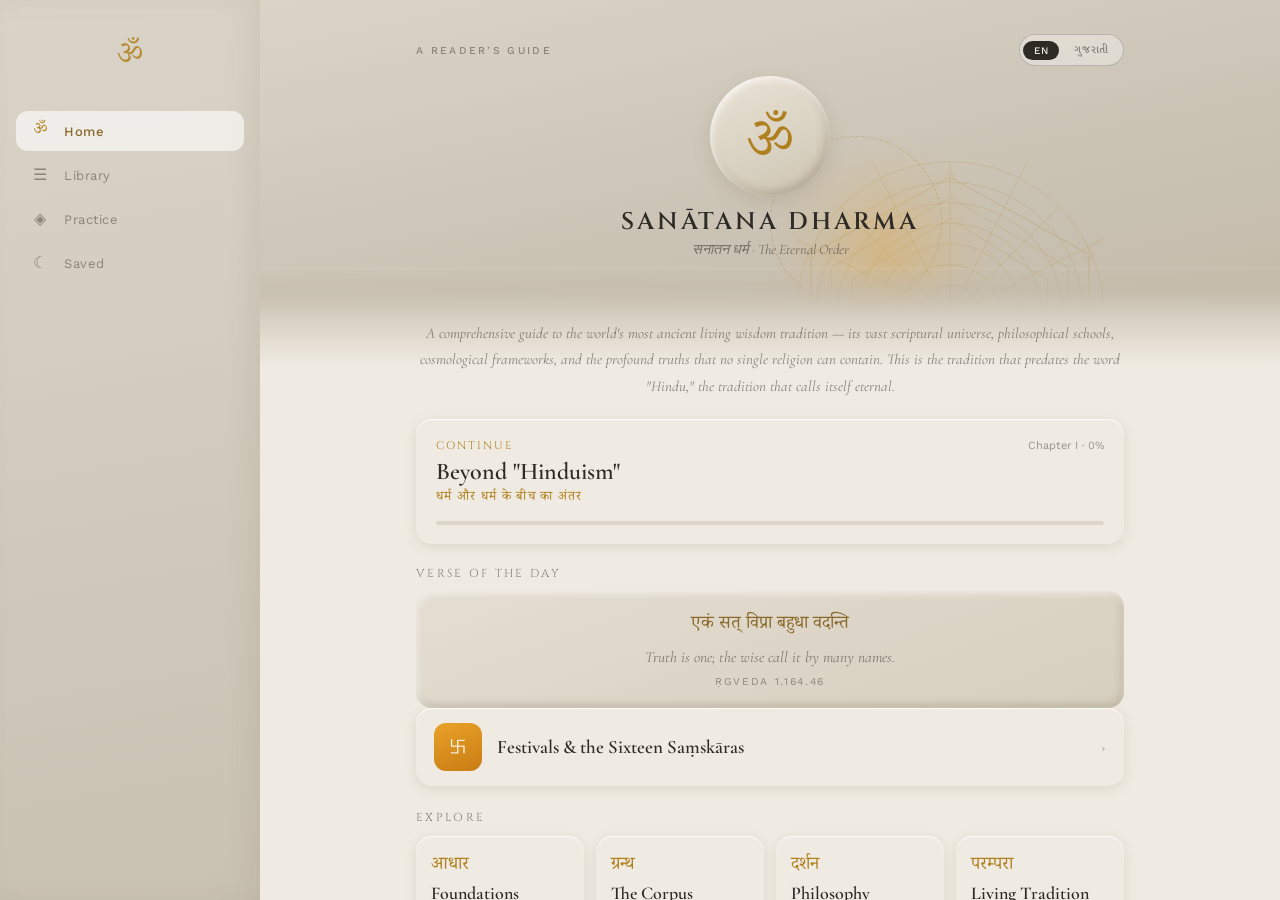
==== commit 19d13c53: "Match theme-color to the tab bar: the band was Safari's chrome The on-device probe settles this: inn" ====
--- a/index.html
+++ b/index.html
@@ -5,7 +5,7 @@
 <meta name="viewport" content="width=device-width, initial-scale=1.0, viewport-fit=cover">
 <title>Sanatana Dharma — The Eternal Order</title>
 <meta name="description" content="A bilingual (English · ગુજરાતી) guide to Sanātana Dharma — its scriptures, philosophies, practices and living tradition.">
-<meta name="theme-color" content="#D9D3C7">
+<meta name="theme-color" content="#DFDACE">
 <link rel="manifest" href="manifest.webmanifest">
 <link rel="icon" href="icons/icon-192.png" type="image/png">
 <link rel="apple-touch-icon" href="icons/icon-192.png">
--- a/style.css
+++ b/style.css
@@ -44,18 +44,23 @@
 @keyframes sdFade { from{opacity:0;transform:translateY(10px)} to{opacity:1;transform:none} }
 
 html, body { overflow: hidden; }
+/* svh = the viewport height with browser UI EXPANDED, i.e. the region that is
+   always visible. A fixed inset:0 shell instead claims the layout viewport,
+   which with viewport-fit=cover runs behind Safari's toolbar — the shell and
+   the visible area then disagree and the difference shows as a dead band under
+   the tab bar. The document never scrolls here, so the toolbar never
+   collapses and svh stays stable. */
 #app-shell {
+  height: 100vh;
+  height: 100svh;
   max-width: 480px;
   margin: 0 auto;
-  height: 100vh;
-  height: 100dvh;
   background: var(--card);
   /* deploy's #phone base: the serif is the default, Work Sans is opt-in for
      small meta labels only. Without this, every 600-weight title lands as
      heavy bold sans. */
   font-family: 'Cormorant Garamond', Georgia, serif;
   color: var(--ink);
-  position: relative;
   display: flex;
   flex-direction: column;
   overflow: hidden;
@@ -67,8 +72,17 @@
 #stage { order: 1; }
 body.reading #nav { display: none; }
 
+
 /* content panes — the reading measure never exceeds a comfortable line length */
 .pane { padding: 18px 26px 100px; }
+
+/* On phones the shell covers the whole viewport, so the page background is
+   never meant to be seen. Match it to the tab bar anyway: if any browser ever
+   sizes the viewport such that a seam appears under the bar, it blends
+   instead of showing as a sandy dead strip. */
+@media (max-width: 480px) {
+  html, body { background: var(--tabbar); }
+}
 
 /* large phones & small tablets: widen the column, keep the bottom bar */
 @media (min-width: 481px) and (max-width: 767px) {
@@ -134,15 +148,32 @@
 
 /* ── HOME ── */
 .home-hero {
-  flex: none; position: relative; overflow: hidden; padding-bottom: 6px;
-  background: linear-gradient(168deg,#DAD4C8 0%,#C9C1B2 55%,#BCB2A0 100%);
-  box-shadow: inset 0 -18px 34px rgba(120,105,80,.2);
-}
-.home-hero .top-row { position:relative;padding:54px 26px 0;display:flex;align-items:center;justify-content:space-between; }
+  flex: none; position: relative; z-index: 3; overflow: hidden;
+  padding-bottom: 42px;                 /* empty sand for the fade-out zone */
+  background: linear-gradient(168deg,#DAD4C8 0%,#C9C1B2 68%,#C4BBAA 100%);
+  /* the hero's own lower edge dissolves, so content sliding underneath fades
+     out instead of being cut off at a container boundary */
+  -webkit-mask-image: linear-gradient(180deg, #000 calc(100% - 46px), transparent 100%);
+          mask-image: linear-gradient(180deg, #000 calc(100% - 46px), transparent 100%);
+}
+/* The hero now ends on flat sand (#C4BBAA) and the scroll column picks that
+   exact tone up and carries it down past the description before turning to
+   cream. Backgrounds on a scroll container stay put while content moves, so
+   this reads as one continuous wash rather than a seam. */
+.home-hero + .scroll {
+  margin-top: -42px;                    /* slide up behind the hero's fade */
+  background: linear-gradient(180deg,
+    #C4BBAA 0,
+    #C4BBAA 16px,     /* the mandala's outer ring ends here */
+    #D9D2C5 52px,
+    var(--card) 96px);
+}
+.home-hero + .scroll .home-body { padding-top: 50px; }
+.home-hero .top-row { position:relative;z-index:3;padding:max(16px, env(safe-area-inset-top)) 26px 0;display:flex;align-items:center;justify-content:space-between; }
 
 /* ── the turning mandala behind the ॐ ── */
 .home-hero .om-wrap {
-  position: relative; width: 120px; height: 120px; margin: 16px auto 0;
+  position: relative; z-index: 3; width: 120px; height: 120px; margin: 10px auto 0;
   display: flex; align-items: center; justify-content: center;
 }
 .home-hero .mandala,
@@ -173,10 +204,15 @@
    so pure metric centring lands at ~4px and still reads high. 10.5px is an
    optical correction, confirmed by eye — don't "fix" it back to the math. */
 .home-hero .om-disc span { font-family:'Noto Serif Devanagari',serif;font-size:54px;line-height:1;color:var(--gold);transform:translateY(10.5px); }
-.home-hero .titles { position:relative;text-align:center;padding:14px 26px 22px; }
+.home-hero .titles { position:relative;z-index:3;text-align:center;padding:10px 26px 12px; }
 .home-hero .titles .t1 { font-family:'Cinzel',serif;font-size:24px;letter-spacing:.12em;font-weight:600;color:var(--ink); }
 .home-hero .titles .t2 { font-size:14.5px;font-style:italic;color:var(--ink-soft);margin-top:3px;font-family:'Cormorant Garamond',serif; }
-.home-hero .desc { position:relative;padding:0 26px 22px;font-size:12.5px;line-height:1.7;color:var(--ink-soft);text-align:center;font-style:italic;font-family:'Cormorant Garamond',serif; }
+/* now the first thing in the scrolling column, on cream */
+.home-desc {
+  margin: 0 0 20px; font-size: 15px; line-height: 1.75; color: var(--ink-soft);
+  text-align: center; font-style: italic; font-family: 'Cormorant Garamond', serif;
+}
+[data-app-lang="gu"] .home-desc { font-family: 'Noto Serif Gujarati', serif; font-size: 13.5px; }
 
 .home-body { padding: 20px 26px 100px; }
 .continue-card { padding: 19px 20px; }
@@ -321,7 +357,7 @@
 .pager {
   flex: none; display: flex; align-items: center; justify-content: space-between;
   gap: 12px; background: var(--card);
-  margin: 0 28px; padding: 12px 0 calc(22px + env(safe-area-inset-bottom));
+  margin: 0 28px; padding: 12px 0 20px;
 }
 .pager .pg {
   background: none; border: none; padding: 0; cursor: pointer;
@@ -340,7 +376,9 @@
 
 /* ── TAB BAR ── */
 .tabbar {
-  flex: none; background: var(--tabbar); padding: 11px 20px calc(14px + env(safe-area-inset-bottom));
+  flex: none; background: var(--tabbar);
+  padding: 11px 20px 10px;
+  padding-bottom: max(10px, env(safe-area-inset-bottom));
   display: flex; justify-content: space-between;
   box-shadow: 0 -1px 0 rgba(255,255,255,.6) inset, 0 -6px 18px rgba(120,105,80,.1);
 }
@@ -370,7 +408,8 @@
   html, body { background: radial-gradient(ellipse at 50% 0%, var(--page-1), var(--page-3)); }
   #app-shell {
     max-width: 1180px;
-    height: 100vh; height: 100dvh;
+    height: 100vh;
+    height: 100svh;
     flex-direction: row;
     border-radius: 0;
   }
@@ -406,7 +445,7 @@
   .screen-head > *, .reader-head > * { max-width: 760px; margin-left: auto; margin-right: auto; }
   .screen-head { padding-top: 40px; }
   .reader-head { padding-top: 40px; }
-  .home-hero .top-row, .home-hero .titles, .home-hero .desc { max-width: 760px; margin-left: auto; margin-right: auto; }
+  .home-hero .top-row, .home-hero .titles { max-width: 760px; margin-left: auto; margin-right: auto; }
   .home-hero .top-row { padding-top: 34px; }
 
   /* wider screens can afford more columns */
@@ -446,3 +485,38 @@
 }
 .lang-toggle button.gu { font-family: 'Noto Serif Gujarati', serif; font-size: 11px; }
 .lang-toggle button.on { background: var(--ink); color: #EFEBE2; }
+
+/* ══════ SHORT VIEWPORTS (phone landscape) ══════
+   A phone on its side is ~390px tall. The hero alone was taller than that,
+   so nothing below it was reachable. Compress the vertical chrome; the side
+   rail stays because horizontal space is what landscape actually has.
+   Must come last so it wins over the ≥768px block above. */
+@media (max-height: 560px) {
+  .home-hero .top-row { padding-top: 14px; }
+  .home-hero .om-wrap,
+  .home-hero .om-disc { width: 64px; height: 64px; }
+  .home-hero .om-wrap { margin-top: 8px; }
+  .home-hero .om-disc span { font-size: 30px; transform: translateY(6px); }
+  .home-hero .mandala { width: 190px; height: 190px; }
+  .home-hero .halo { width: 124px; height: 124px; }
+  .home-hero .ring { width: 92px; height: 92px; }
+  .home-hero .titles { padding: 6px 26px 10px; }
+  .home-hero .titles .t1 { font-size: 18px; letter-spacing: .1em; }
+  .home-hero .titles .t2 { font-size: 12.5px; }
+
+  .screen-head { padding-top: 16px; padding-bottom: 12px; }
+  .screen-head .search-box { margin-top: 10px; }
+  .reader-head { padding-top: 14px; padding-bottom: 12px; }
+  .reader-head .title { font-size: 21px; }
+  .reader-head .eyebrow { margin-top: 8px; }
+  .reader-head .deva .gloss-sub { display: none; }   /* buys ~20px of reading */
+  .pips { padding-top: 9px; }
+  .pane { padding-top: 12px; padding-bottom: 80px; }
+  .home-body { padding-top: 14px; padding-bottom: 80px; }
+  .reader-content { padding-top: 14px; }
+
+  /* the rail loses its desktop breathing room */
+  .tabbar { padding: 12px 12px; }
+  .tabbar::before { font-size: 22px; margin: 0 0 12px; }
+  .tab-btn { padding: 9px 12px; }
+}
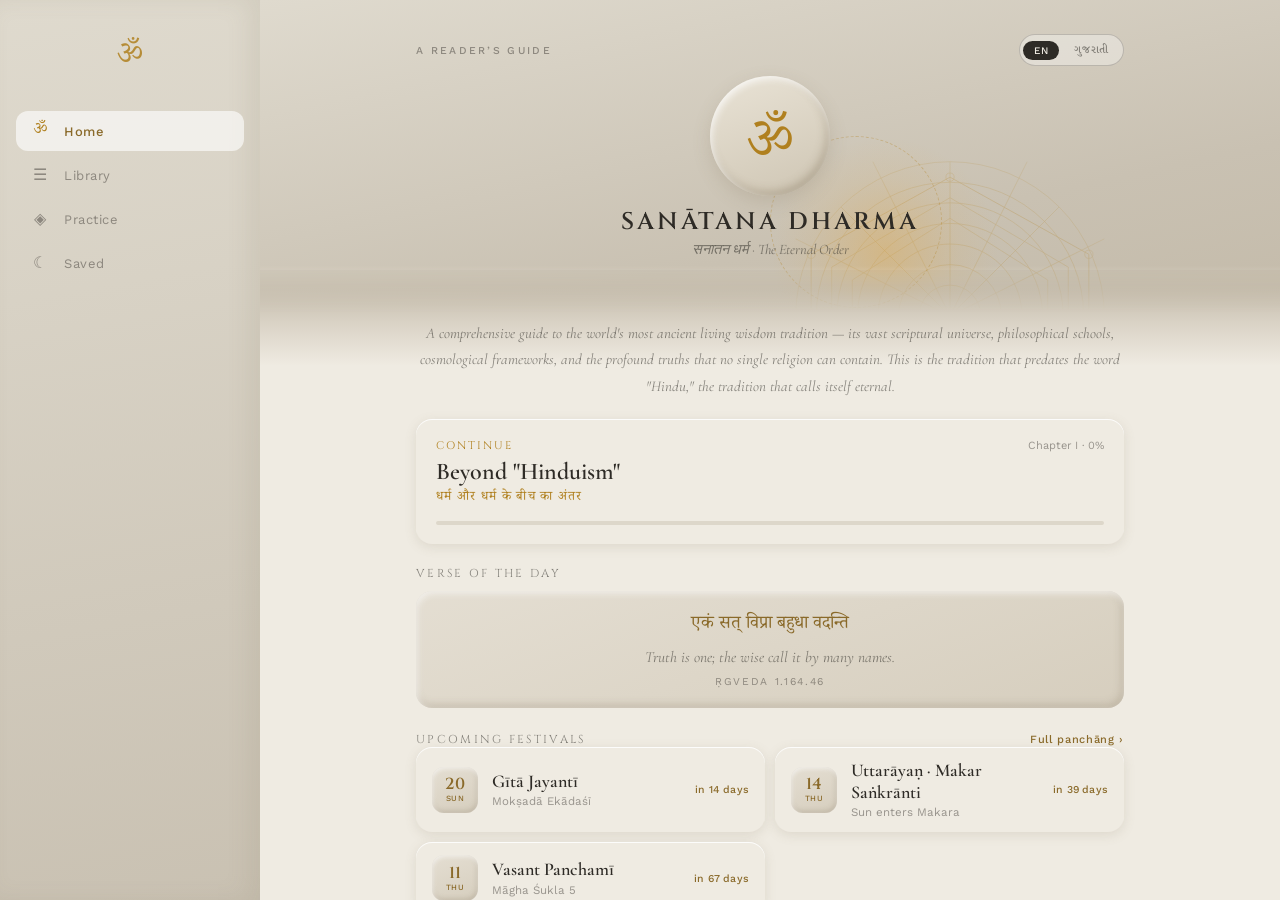
==== commit c8b289b3: "Add panchang calendar, 3 new chapters, swipe paging, share, larger type - Utsav Panchang baked in (p" ====
--- a/index.html
+++ b/index.html
@@ -10,7 +10,7 @@
 <link rel="icon" href="icons/icon-192.png" type="image/png">
 <link rel="apple-touch-icon" href="icons/icon-192.png">
 <meta name="apple-mobile-web-app-capable" content="yes">
-<meta name="apple-mobile-web-app-status-bar-style" content="black-translucent">
+<meta name="apple-mobile-web-app-title" content="Sanatan Dharma">
 <link rel="preconnect" href="https://fonts.googleapis.com">
 <link rel="preconnect" href="https://fonts.gstatic.com" crossorigin>
 <link href="https://fonts.googleapis.com/css2?family=Cormorant+Garamond:ital,wght@0,300;0,400;0,500;0,600;0,700;1,300;1,400;1,600&family=Cinzel:wght@400;500;600;700&family=Noto+Serif+Devanagari:wght@300;400;600&family=Noto+Serif+Gujarati:wght@300;400;600;700&family=Work+Sans:wght@400;500;600&display=swap" rel="stylesheet">
@@ -23,6 +23,7 @@
   <div id="stage"></div>
 </div>
 <script src="data.js"></script>
+<script src="panchang.js"></script>
 <script src="hero.js"></script>
 <script src="extra.js"></script>
 <script src="app.js"></script>
--- a/style.css
+++ b/style.css
@@ -1,6 +1,6 @@
 /* ═══════════════ SHELL — cream/gold app design ═══════════════ */
 :root {
-  --page-1: #DAD4C8;
+  --page-1: #DFDACE;   /* = theme-color, so the iOS status bar blends */
   --page-2: #C9C1B2;
   --page-3: #BCB2A0;
   --card: #EFEBE2;
@@ -123,7 +123,7 @@
   display: block; width: 100%; margin: 0; border: none;
   font: inherit; color: inherit; text-align: left; -webkit-appearance: none;
 }
-button.card.chapter-row, button.card.upcoming-card, button.card.practice-link { display: flex; }
+button.card.chapter-row, button.card.fest-row, button.card.practice-link { display: flex; }
 
 /* visible keyboard focus — the app sets outline:none on the search field and
    UA focus rings are invisible against these buttons */
@@ -150,7 +150,7 @@
 .home-hero {
   flex: none; position: relative; z-index: 3; overflow: hidden;
   padding-bottom: 42px;                 /* empty sand for the fade-out zone */
-  background: linear-gradient(168deg,#DAD4C8 0%,#C9C1B2 68%,#C4BBAA 100%);
+  background: linear-gradient(168deg,#DFDACE 0%,#C9C1B2 68%,#C4BBAA 100%);
   /* the hero's own lower edge dissolves, so content sliding underneath fades
      out instead of being cut off at a container boundary */
   -webkit-mask-image: linear-gradient(180deg, #000 calc(100% - 46px), transparent 100%);
@@ -182,6 +182,11 @@
 .home-hero .mandala {
   width: 360px; height: 360px; opacity: .30;
   animation: sdSpin 150s linear infinite;
+  /* Its outer ring runs past the top of the viewport and used to be sliced by
+     a hard edge (previously hidden under a translucent status bar). Fading the
+     rim out radially means there is nothing solid left to cut. */
+  -webkit-mask-image: radial-gradient(circle, #000 52%, rgba(0,0,0,.55) 74%, transparent 93%);
+          mask-image: radial-gradient(circle, #000 52%, rgba(0,0,0,.55) 74%, transparent 93%);
 }
 .home-hero .halo {
   width: 230px; height: 230px; border-radius: 50%;
@@ -232,19 +237,6 @@
 .verse-card .deva { font-family:'Noto Serif Devanagari',serif;font-size:18px;line-height:1.65;color:var(--gold-deep); }
 .verse-card .txt { font-size:15.5px;font-style:italic;color:var(--ink-soft);margin-top:7px;font-family:'Cormorant Garamond',serif; }
 .verse-card .cite { font:400 10.5px 'Work Sans',sans-serif;letter-spacing:.16em;color:var(--ink-faint);margin-top:9px; }
-
-.upcoming-card { margin-top: 18px; padding: 15px 18px; display: flex; gap: 15px; align-items: center; }
-.upcoming-card .chip {
-  flex:none;width:48px;height:48px;border-radius:12px;color:#fff;
-  background:linear-gradient(160deg,var(--amber-1),var(--amber-2));
-  display:flex;flex-direction:column;align-items:center;justify-content:center;line-height:1;
-}
-.upcoming-card .chip .d { font-family:'Cinzel',serif;font-size:16px; }
-.upcoming-card .chip .m { font:500 8px 'Work Sans',sans-serif;letter-spacing:.1em;margin-top:2px; }
-.upcoming-card .body { flex:1; }
-.upcoming-card .eyebrow { font:500 10px 'Work Sans',sans-serif;letter-spacing:.18em;text-transform:uppercase;color:var(--gold); }
-.upcoming-card .title { font-size:19px;font-weight:600;line-height:1.2;color:var(--ink); }
-.upcoming-card .arrow { color:var(--ink-faint);font-size:15px; }
 
 .explore-grid { margin-top: 11px; display: grid; grid-template-columns: 1fr 1fr; gap: 12px; }
 .part-card { padding: 16px 15px; cursor: pointer; }
@@ -272,21 +264,34 @@
 .empty-state .glyph { font-family:'Noto Serif Devanagari',serif;font-size:38px;color:rgba(176,128,31,.45); }
 .empty-state p { font-size:16px;font-style:italic;color:var(--ink-soft);margin-top:12px;line-height:1.5;font-family:'Cormorant Garamond',serif; }
 
-/* ── PRACTICE ── */
-.fest-row { padding: 13px 16px; display: flex; gap: 14px; align-items: center; margin-bottom: 10px; }
-.fest-row .chip {
+/* ── FESTIVALS / PANCHĀNG ── */
+.fest-row { padding: 13px 16px; display: flex; gap: 14px; align-items: center; margin-bottom: 10px; text-align: left; width: 100%; }
+.fest-date {
   flex:none;width:46px;height:46px;border-radius:12px;display:flex;flex-direction:column;
   align-items:center;justify-content:center;line-height:1;
   background: linear-gradient(160deg, var(--card-soft), var(--card-mid));
   box-shadow: inset 1px 2px 4px rgba(255,255,255,.6), inset -1px -2px 5px rgba(120,105,80,.25);
   color: var(--gold-deep);
 }
-.fest-row .chip.soon { background: linear-gradient(160deg, var(--amber-1), var(--amber-2)); color: #fff; box-shadow: 0 2px 8px rgba(201,124,21,.3); }
-.fest-row .chip .d { font-family:'Cinzel',serif;font-size:16px; }
-.fest-row .chip .m { font:500 8px 'Work Sans',sans-serif;letter-spacing:.1em;margin-top:2px; }
-.fest-row .title { font-size:19px;font-weight:600;color:var(--ink);line-height:1.2; }
-.fest-row .note { font:400 11.5px 'Work Sans',sans-serif;color:var(--ink-faint);margin-top:2px; }
-
+.fest-date b { font-family:'Cinzel',serif;font-size:16px;font-weight:600; }
+.fest-date i { font:500 8px 'Work Sans',sans-serif;letter-spacing:.08em;font-style:normal;margin-top:2px;text-transform:uppercase; }
+.fest-row .body { flex:1;min-width:0; }
+.fest-row .title { font-size:18px;font-weight:600;color:var(--ink);line-height:1.2; }
+[data-app-lang="gu"] .fest-row .title { font-size:16.5px; }
+.fest-row .meta { font:400 11.5px 'Work Sans',sans-serif;color:var(--ink-faint);margin-top:2px; }
+.fest-row .note { font-size:14.5px;font-style:italic;color:var(--ink-soft);margin-top:4px;line-height:1.4;font-family:'Cormorant Garamond',serif; }
+.fest-when { flex:none;font:500 10.5px 'Work Sans',sans-serif;color:var(--gold-deep);letter-spacing:.02em; }
+.fest-when.now { background:linear-gradient(160deg,var(--amber-1),var(--amber-2));color:#fff;padding:4px 9px;border-radius:10px; }
+.fest-row.past { opacity:.45; }
+.fest-row.today .fest-date { background:linear-gradient(160deg,var(--amber-1),var(--amber-2));color:#fff;box-shadow:0 2px 8px rgba(201,124,21,.3); }
+.fest-label { display:flex;align-items:center;justify-content:space-between; }
+.fest-label .see-all { border:0;background:none;color:var(--gold-deep);font:500 11px 'Work Sans',sans-serif;letter-spacing:.06em;cursor:pointer;padding:0; }
+.screen-title.with-back { display:flex;align-items:center;gap:10px; }
+.screen-title .back { border:0;background:none;font-size:20px;color:var(--gold-deep);cursor:pointer;padding:0 2px;line-height:1; }
+.panchang-foot { margin:18px 4px 8px;font-size:15px;font-style:italic;color:var(--ink-soft);font-family:'Cormorant Garamond',serif;line-height:1.5; }
+.panchang-foot a { color:var(--gold-deep);cursor:pointer;font-style:normal;font-weight:600; }
+
+/* ── PRACTICE ── */
 .yoga-grid { display: grid; grid-template-columns: 1fr 1fr; gap: 12px; }
 .yoga-card {
   padding: 16px 15px; border-radius: 14px;
@@ -357,7 +362,8 @@
 .pager {
   flex: none; display: flex; align-items: center; justify-content: space-between;
   gap: 12px; background: var(--card);
-  margin: 0 28px; padding: 12px 0 20px;
+  margin: 0 28px;
+  padding: 12px 0 max(20px, calc(env(safe-area-inset-bottom) - 10px));
 }
 .pager .pg {
   background: none; border: none; padding: 0; cursor: pointer;
@@ -378,7 +384,11 @@
 .tabbar {
   flex: none; background: var(--tabbar);
   padding: 11px 20px 10px;
-  padding-bottom: max(10px, env(safe-area-inset-bottom));
+  /* Standalone reports a 34px bottom inset; reserving all of it leaves that
+     much empty bar under the labels (bar h79 on device). The home-indicator
+     pill is ~5px tall sitting ~8px up, so it needs far less clearance.
+     Safari reports 0 here, so this stays at 10px there. */
+  padding-bottom: max(10px, calc(env(safe-area-inset-bottom) - 20px));
   display: flex; justify-content: space-between;
   box-shadow: 0 -1px 0 rgba(255,255,255,.6) inset, 0 -6px 18px rgba(120,105,80,.1);
 }
